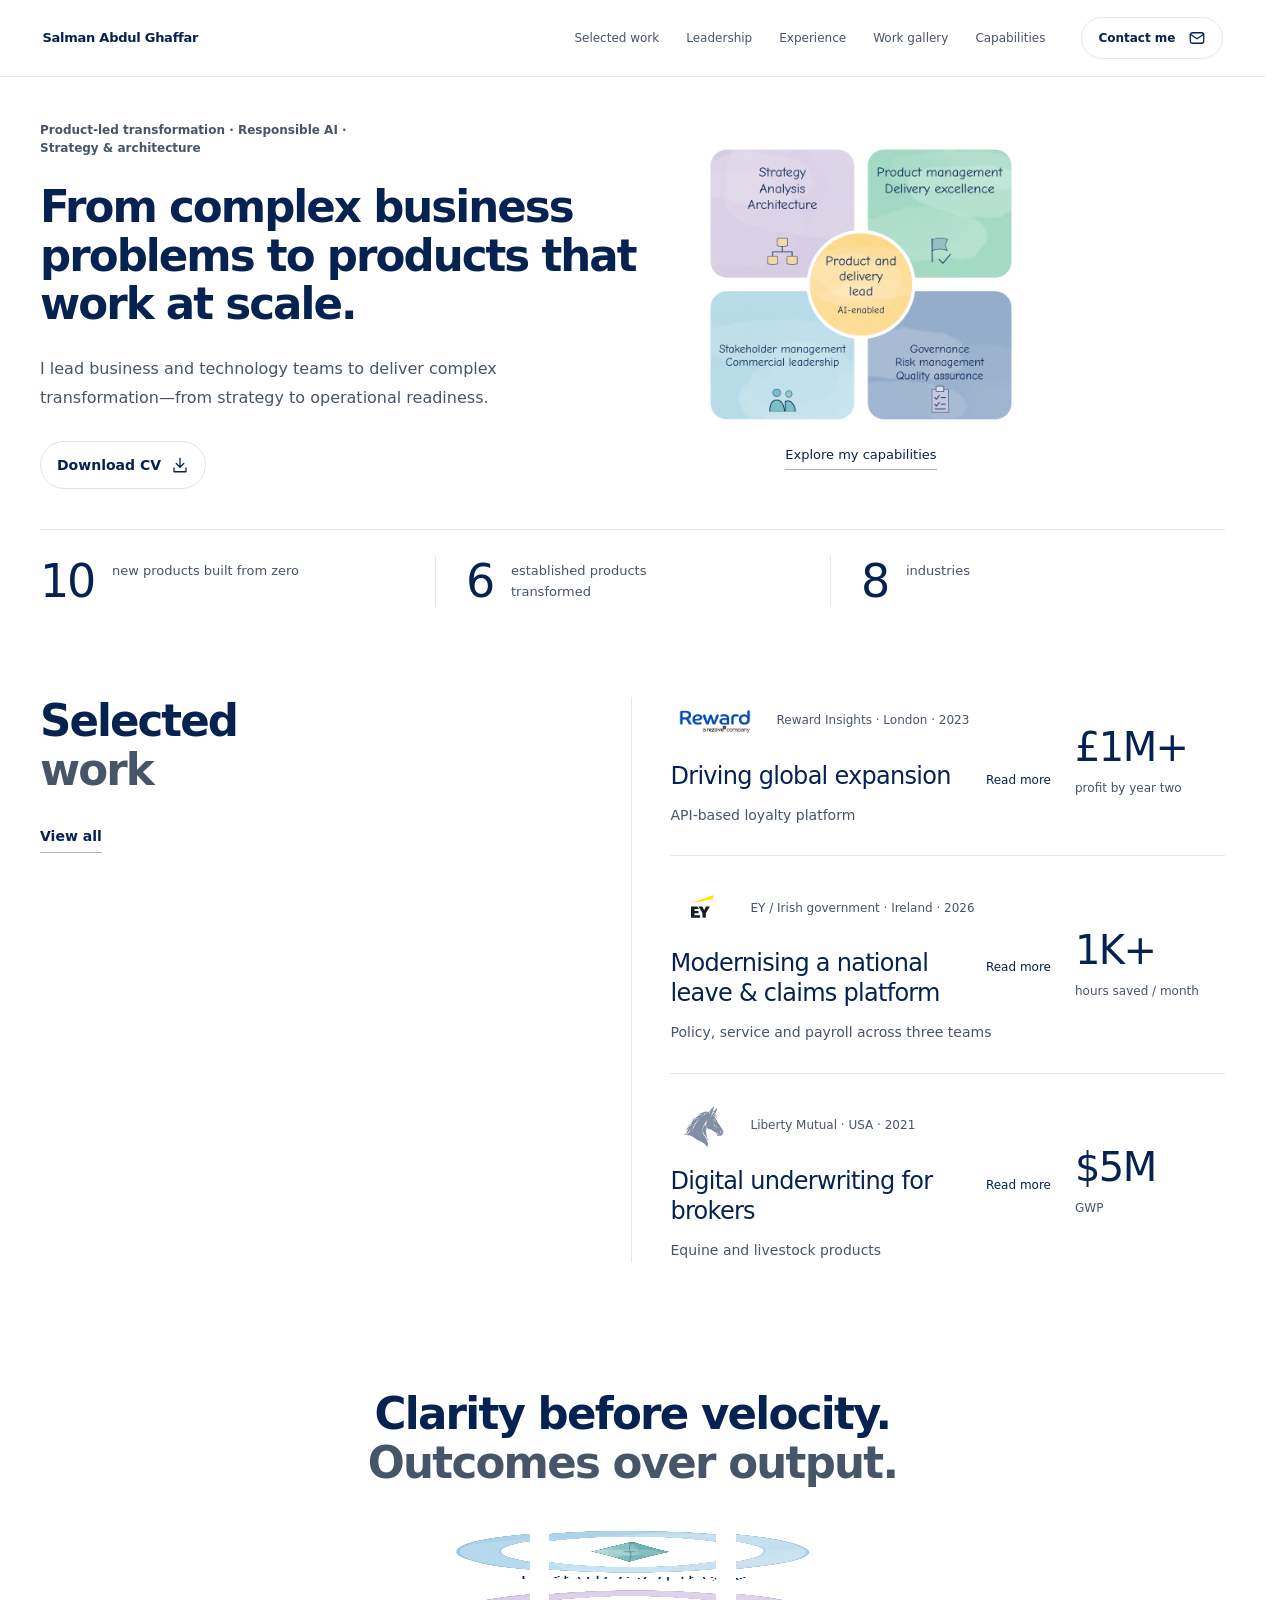
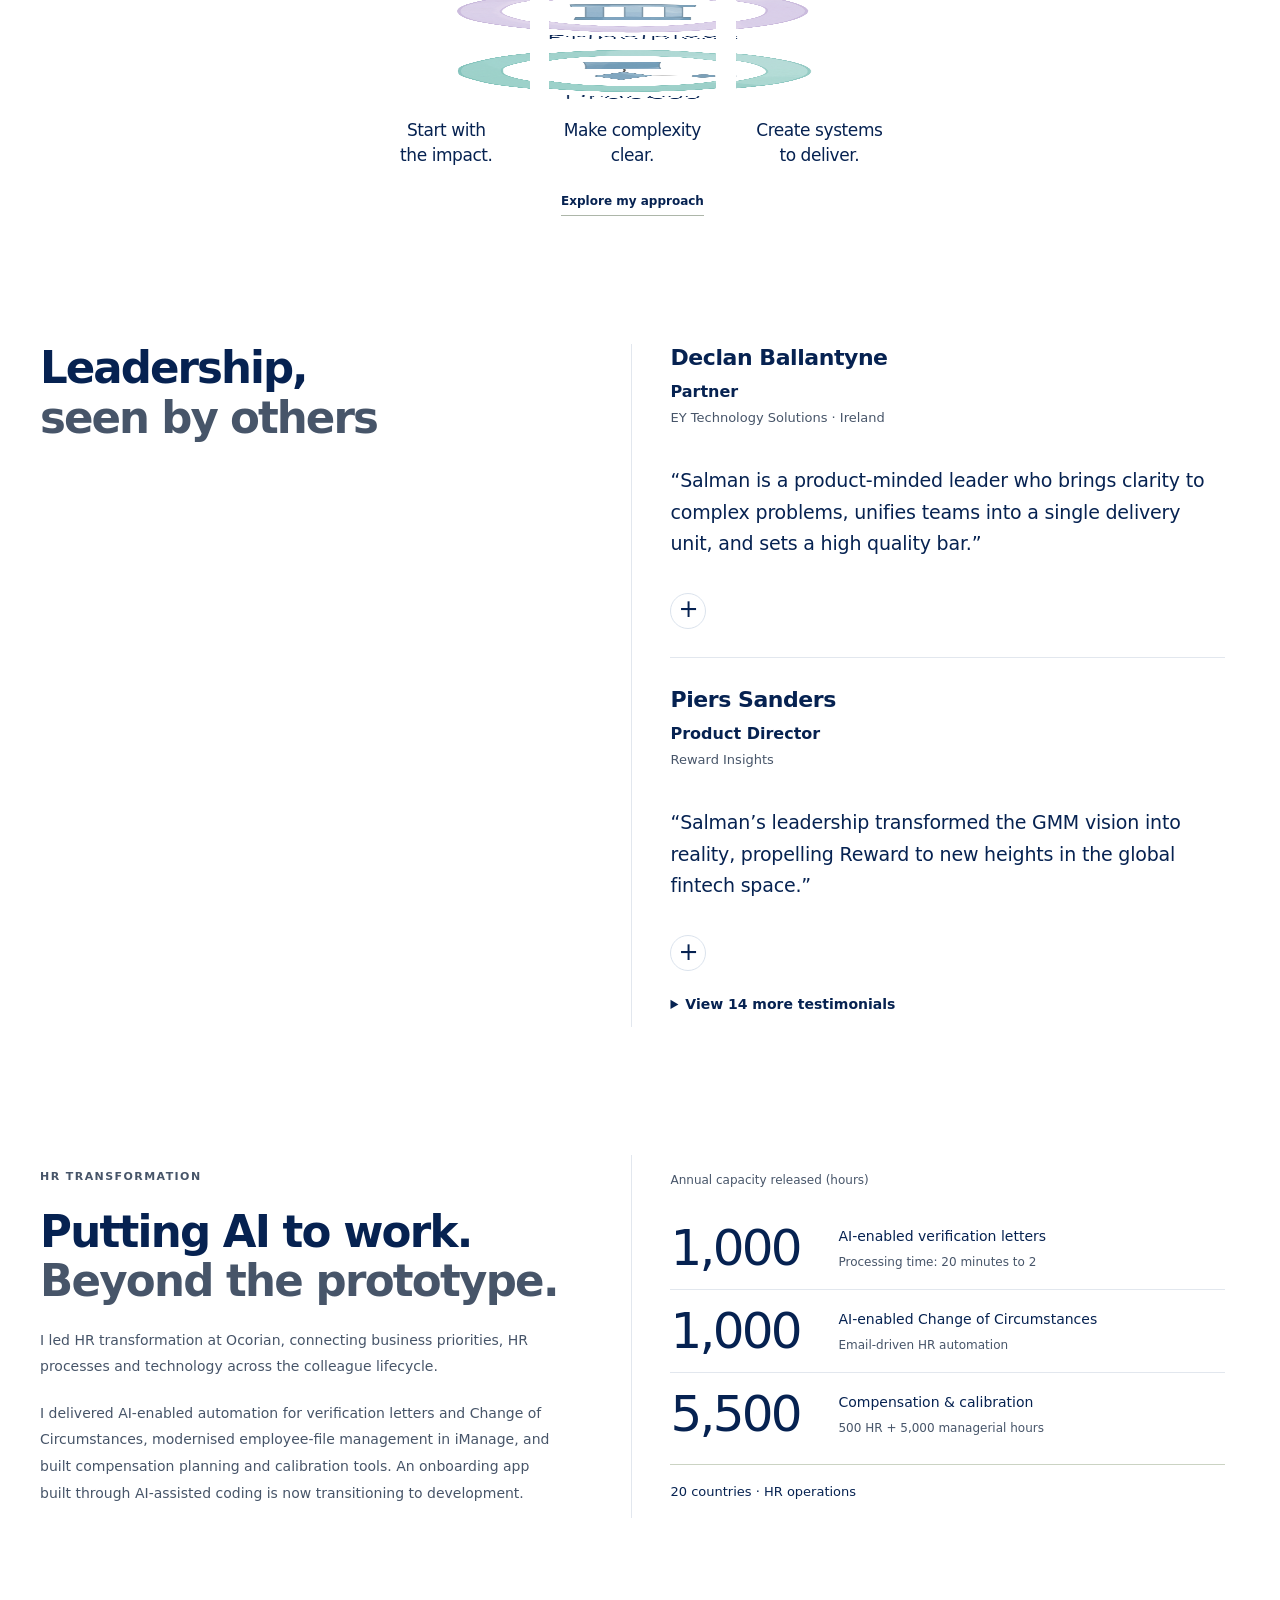
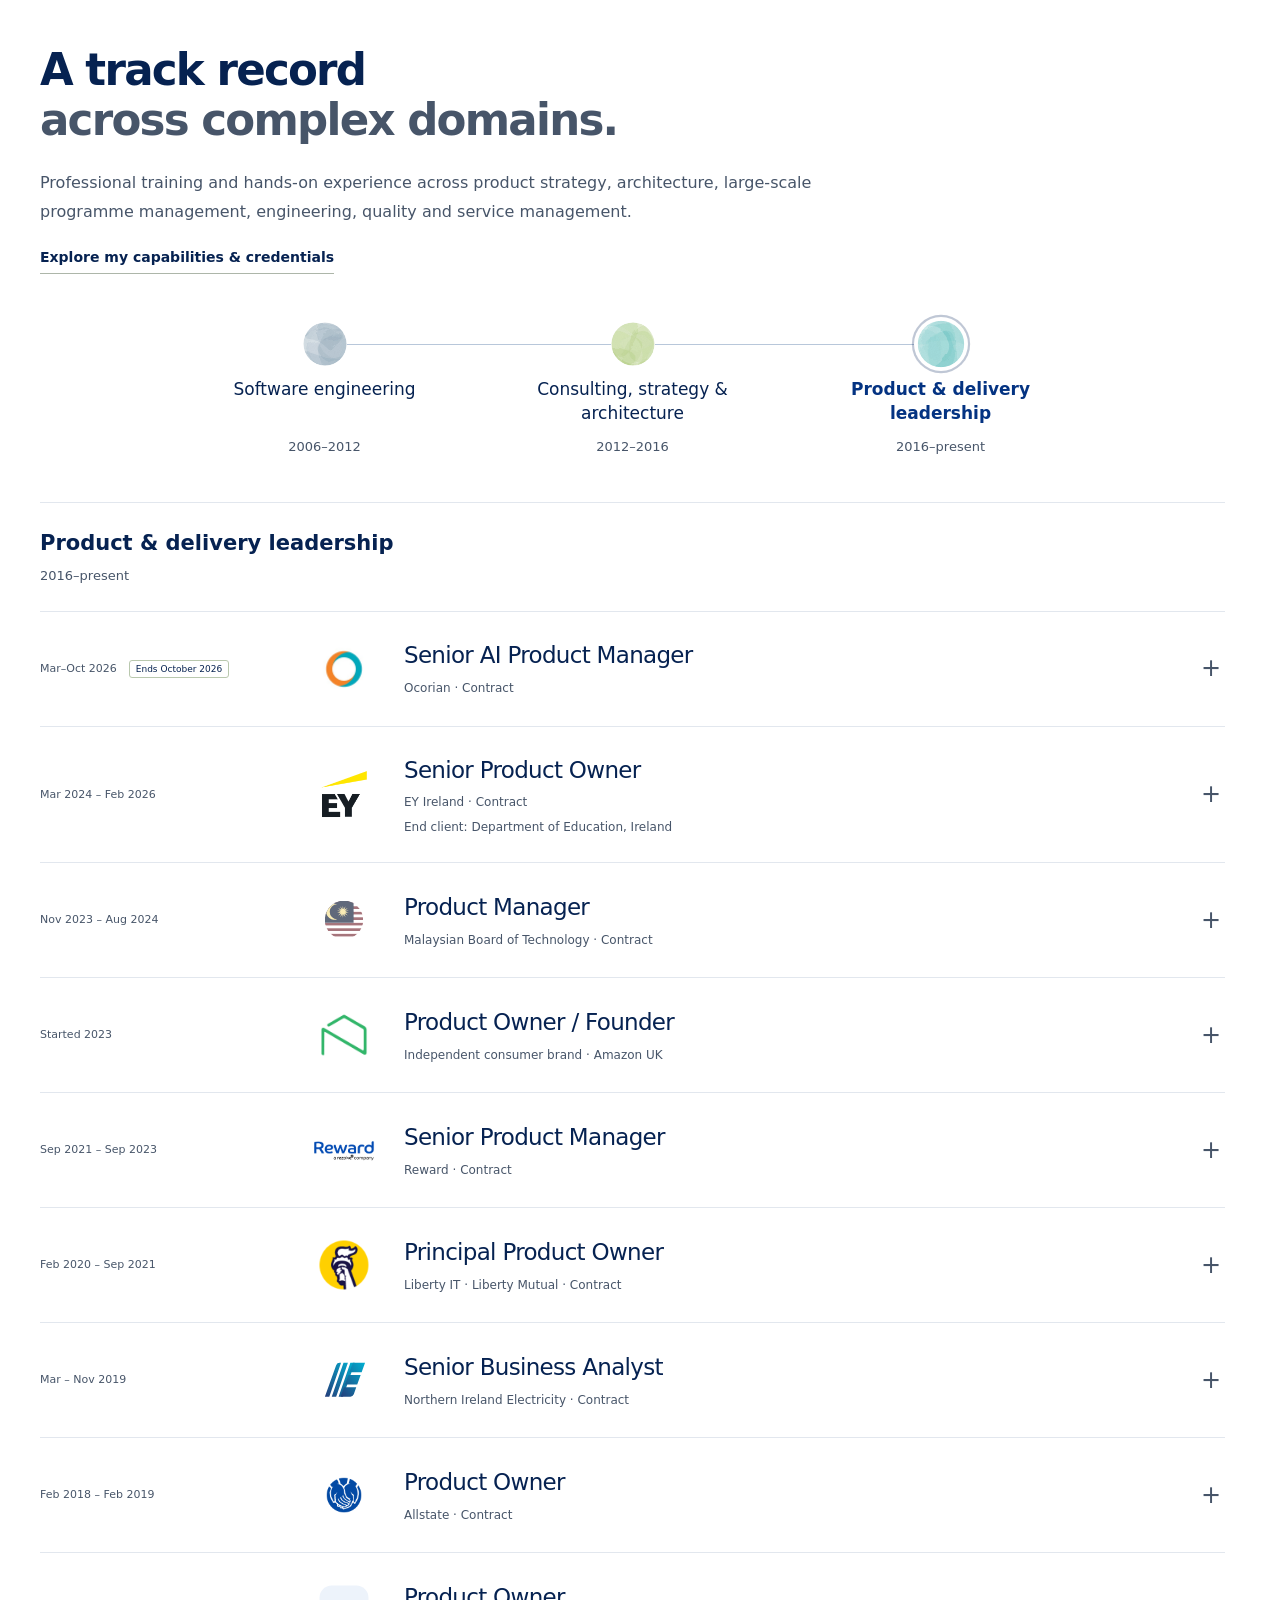
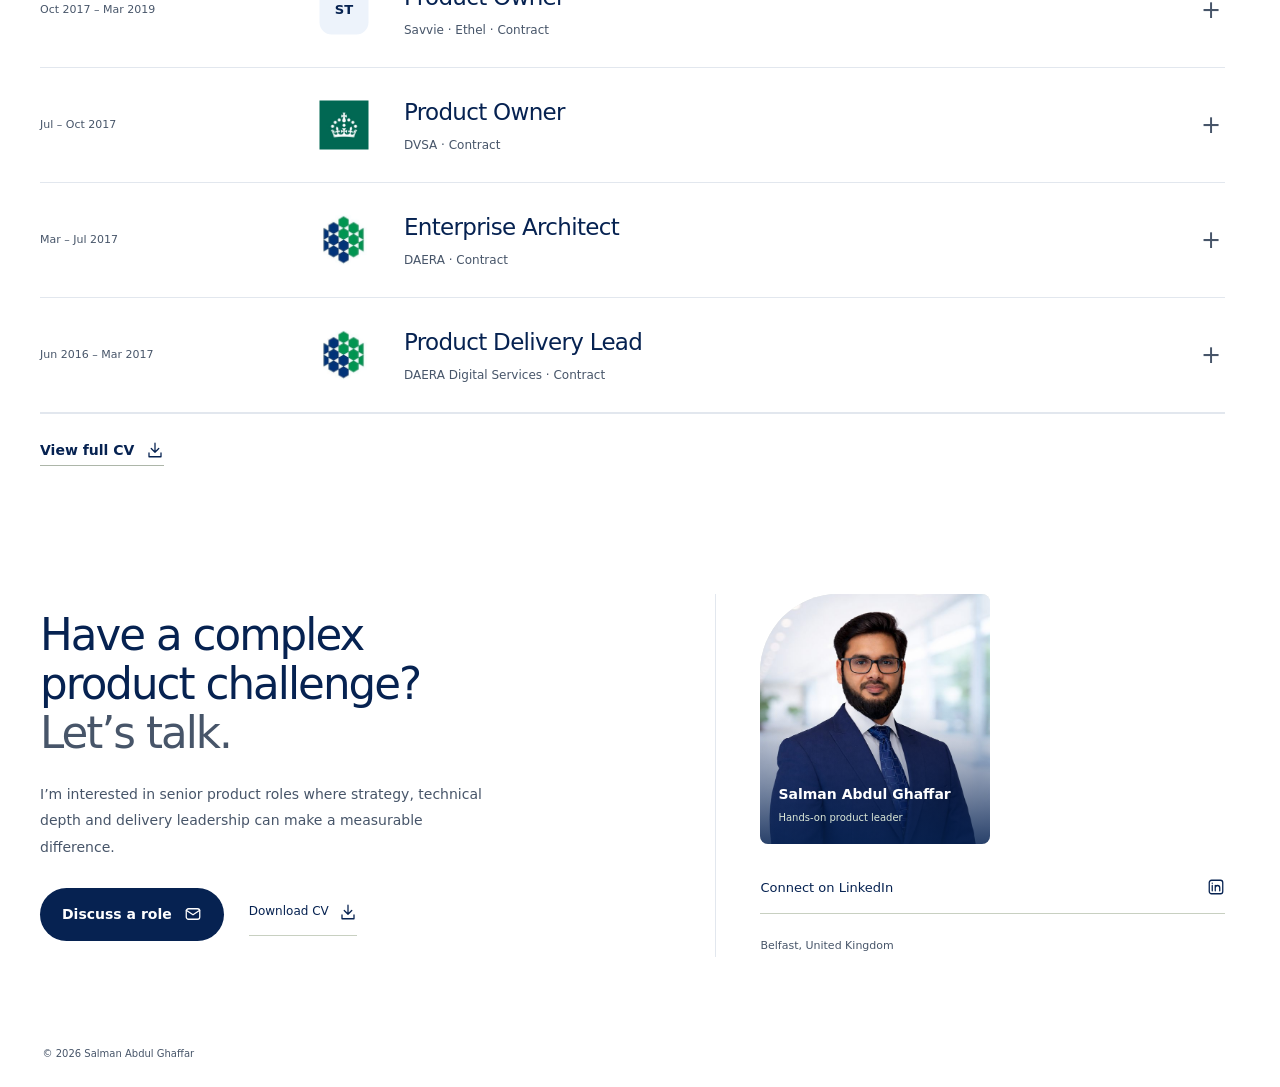
==== index.html @ da35a0f4 "Publish work gallery with dedicated detail and expanded reading views" ====
<!doctype html>
<html lang="en"><head>
<meta charset="utf-8"><meta name="viewport" content="width=device-width, initial-scale=1">
<title>Salman Abdul Ghaffar — Hands-on Product Leader</title><meta name="description" content="Product strategy, architecture and delivery leadership. Explore five case studies and experience across eight industries.">
<link rel="canonical" href="https://salman.prodmap.co.uk/">
<link rel="icon" href="assets/favicon.svg" type="image/svg+xml">
<meta property="og:type" content="website"><meta property="og:site_name" content="Salman Abdul Ghaffar">
<meta property="og:title" content="Salman Abdul Ghaffar — Hands-on Product Leader"><meta property="og:description" content="Product strategy, architecture and delivery leadership. Explore five case studies and experience across eight industries."><meta property="og:url" content="https://salman.prodmap.co.uk/">
<meta property="og:image" content="https://salman.prodmap.co.uk/assets/og-image.png"><meta property="og:image:alt" content="Salman Abdul Ghaffar — Product leadership">
<meta name="twitter:card" content="summary_large_image"><meta name="twitter:title" content="Salman Abdul Ghaffar — Hands-on Product Leader"><meta name="twitter:description" content="Product strategy, architecture and delivery leadership. Explore five case studies and experience across eight industries."><meta name="twitter:image" content="https://salman.prodmap.co.uk/assets/og-image.png">
<script type="application/ld+json">{"@context":"https://schema.org","@type":"ProfilePage","url":"https://salman.prodmap.co.uk/","mainEntity":{"@type":"Person","@id":"https://salman.prodmap.co.uk/#salman","name":"Salman Abdul Ghaffar","url":"https://salman.prodmap.co.uk/","sameAs":["https://www.linkedin.com/in/pmsalman/"]}}</script>
<link rel="stylesheet" href="assets/styles.css"><link rel="stylesheet" href="assets/approach.css"><link rel="stylesheet" href="assets/simplify-89abace27ddd.css">
</head><body data-page="home" data-prerendered="true">
<a class="skip-link" href="#main-content">Skip to content</a><aside class="rail" aria-label="Site navigation"><div class="header-inner"><a class="identity" href="#top" aria-label="Salman Abdul Ghaffar, home"><span class="identity-name">Salman Abdul Ghaffar</span></a><nav aria-label="Main navigation"><a href="#work" >Selected work</a><a href="#approach" >Leadership</a><a href="#changelog">Experience</a><a href="gallery-preview.html">Work gallery</a><a href="specs.html" >Capabilities</a></nav><a class="header-contact" href="#contact">Contact me <svg class="action-icon" viewBox="0 0 24 24" fill="none" stroke="currentColor" stroke-width="1.7" stroke-linecap="round" stroke-linejoin="round" aria-hidden="true" focusable="false"><rect x="3" y="5" width="18" height="14" rx="3"/><path d="m3 7 9 6 9-6"/></svg></a><button class="menu-toggle" aria-label="Open navigation" aria-expanded="false" aria-controls="mobile-menu"><span></span><span></span></button></div><nav id="mobile-menu" class="mobile-menu" aria-label="Mobile navigation" hidden><a href="#work">Selected work</a><a href="#approach" >Leadership</a><a href="#changelog">Experience</a><a href="gallery-preview.html">Work gallery</a><a href="specs.html">Capabilities</a><a href="#contact">Contact</a></nav></aside>
<main id="main-content" tabindex="-1">
  <section class="new-hero" id="top"><div class="wrap hero-layout"><div class="hero-copy"><p class="section-label hero-positioning"><span class="hero-positioning-term">Product-led transformation ·</span> <span class="hero-positioning-term">Responsible AI ·</span><br class="hero-positioning-break"><span class="hero-positioning-term">Strategy &amp; architecture</span></p><h1>From complex business problems <em class="hero-heading-secondary">to products that work at scale.</em></h1><p class="hero-intro">I lead business and technology teams to deliver complex transformation—from strategy to operational readiness.</p><div class="hero-actions"><details class="cv-downloads"><summary class="quiet-link">Download CV <svg class="action-icon" viewBox="0 0 24 24" fill="none" stroke="currentColor" stroke-width="1.7" stroke-linecap="round" stroke-linejoin="round" aria-hidden="true" focusable="false"><path d="M12 3v12m-5-5 5 5 5-5M4 16v5h16v-5"/></svg></summary><div class="cv-download-menu"><a href="assets/Salman-Abdul-Ghaffar-Two-Page-CV.pdf" download>Two-page CV <small>PDF · Quick overview</small></a><a href="assets/Salman-Abdul-Ghaffar-CV.pdf" download>Full CV <small>PDF · Detailed experience</small></a></div></details></div></div><figure class="hero-capability-map"><a href="specs.html" aria-label="Explore my capabilities and credentials"><picture><source media="(max-width:640px)" srcset="assets/capability-map-mobile-comic-neue-regular-v002.png" width="780" height="704"><img src="assets/capability-map-comic-neue-regular-circle-v010.png" width="1880" height="1696" alt="AI-enabled Product and delivery lead, connecting strategy, analysis and architecture; product management and delivery excellence; stakeholder management and commercial leadership; governance, risk management and quality assurance."></picture></a><figcaption><a class="quiet-link" href="specs.html">Explore my capabilities</a></figcaption></figure></div><div class="wrap hero-evidence career-evidence"><div><b>10</b><p>new products built from zero</p></div><div><b>6</b><p>established products transformed</p></div><div><b>8</b><p>industries</p></div></div></section>



  <section class="selected-work" id="work"><div class="wrap work-preview-layout"><div class="work-preview-intro"><h2>Selected <em>work</em></h2><a class="quiet-link" href="cases.html">View all</a></div><div class="work-preview-projects"><a class="work-preview-project" href="case-reward-gmm.html" aria-label="Read the case study: Driving global expansion"><div><div class="work-preview-identity"><img src="assets/logos/reward-transparent-v001.png" alt="Reward" loading="lazy"><span class="work-preview-meta">Reward Insights · London · 2023</span></div><h3><span>Driving global expansion</span><span class="work-preview-read-more">Read more</span></h3><p class="work-preview-description">API-based loyalty platform</p></div><div class="work-preview-outcome"><b>£1M+</b><span>profit by year two</span></div></a><a class="work-preview-project" href="case-olcs.html" aria-label="Read the case study: Modernising a national leave &amp; claims platform"><div><div class="work-preview-identity"><img src="assets/logos/ey-supplied-v001.webp" alt="EY Ireland" loading="lazy"><span class="work-preview-meta">EY / Irish government · Ireland · 2026</span></div><h3><span>Modernising a national leave &amp; claims platform</span><span class="work-preview-read-more">Read more</span></h3><p class="work-preview-description">Policy, service and payroll across three teams</p></div><div class="work-preview-outcome"><b>1K+</b><span>hours saved / month</span></div></a><a class="work-preview-project" href="case-liberty-equine.html" aria-label="Read the case study: Digital underwriting for brokers"><div><div class="work-preview-identity"><img src="assets/equine-horse.png" alt="Equine underwriting" loading="lazy"><span class="work-preview-meta">Liberty Mutual · USA · 2021</span></div><h3><span>Digital underwriting for brokers</span><span class="work-preview-read-more">Read more</span></h3><p class="work-preview-description">Equine and livestock products</p></div><div class="work-preview-outcome"><b>$5M</b><span><abbr title="Gross written premium">GWP</abbr></span></div></a></div></div></section>

  <section class="leadership homepage-approach" id="approach"><div class="wrap"><div class="section-heading"><div><h2>Clarity before velocity.<br><em>Outcomes over output.</em></h2></div></div><div class="home-approach-motion" data-diagram-motion><article class="approach-motion-part"><div class="approach-motion-art"><picture><source media="(max-width:640px)" srcset="assets/approach-ppp-mobile-stacked-approved-v001.png" width="780" height="2148"><img src="assets/approach-ppp-comic-neue-light-approved-v004.png" width="2200" height="812" alt="Philosophy: watercolour compass" style="--piece:0"></picture></div><h3>Start with<br class="home-caption-break"> the impact.</h3></article><article class="approach-motion-part"><div class="approach-motion-art"><picture><source media="(max-width:640px)" srcset="assets/approach-ppp-mobile-stacked-approved-v001.png" width="780" height="2148"><img src="assets/approach-ppp-comic-neue-light-approved-v004.png" width="2200" height="812" alt="Principles: watercolour three pillars" style="--piece:1"></picture></div><h3>Make complexity<br class="home-caption-break"> clear.</h3></article><article class="approach-motion-part"><div class="approach-motion-art"><picture><source media="(max-width:640px)" srcset="assets/approach-ppp-mobile-stacked-approved-v001.png" width="780" height="2148"><img src="assets/approach-ppp-comic-neue-light-approved-v004.png" width="2200" height="812" alt="Process: watercolour connected steps" style="--piece:2"></picture></div><h3>Create systems<br class="home-caption-break"> to deliver.</h3></article></div><div class="home-approach-footer"><a class="quiet-link" href="approach.html">Explore my approach</a></div></div></section>

  <section class="recommendation-spotlight" id="reviews"><div class="wrap testimonials-preview-layout"><div class="testimonials-preview-intro"><h2>Leadership,<em>seen by others</em></h2></div><div class="testimonials-preview-voices" id="featured-recommendations"><figure class="recommendation-entry"><figcaption><h3>Declan Ballantyne</h3><span class="recommendation-role"><strong>Partner</strong><span class="recommendation-company">EY Technology Solutions · Ireland</span></span></figcaption><blockquote><p>“Salman is a product-minded leader who brings clarity to complex problems, unifies teams into a single delivery unit, and sets a high quality bar.”</p></blockquote><details class="recommendation-full"><summary aria-label="Toggle full recommendation from Declan Ballantyne"><span class="recommendation-expand-icon" aria-hidden="true"></span></summary><div><span class="recommendation-relationship">Client</span><p class="recommendation-context">Worked together on OLCS</p><p>Salman is a product-minded leader who brings clarity to complex problems, unifies teams into a single delivery unit, and sets a high quality bar. He applied this consistently over a large, multi-year modernisation of a system for a large government department in the Republic of Ireland. Salman is an excellent communicator and a real team player. It has been a pleasure working with him over the past 18 months.</p></div></details></figure><figure class="recommendation-entry"><figcaption><h3>Piers Sanders</h3><span class="recommendation-role"><strong>Product Director</strong><span class="recommendation-company">Reward Insights</span></span></figcaption><blockquote><p>“Salman’s leadership transformed the GMM vision into reality, propelling Reward to new heights in the global fintech space.”</p></blockquote><details class="recommendation-full"><summary aria-label="Toggle full recommendation from Piers Sanders"><span class="recommendation-expand-icon" aria-hidden="true"></span></summary><div><span class="recommendation-relationship">Client</span><p>Salman is a very strong technical product manager, and has a thorough approach to defining products, features and detailed stories. He led the development of the API product, the Global Merchant Marketplace (GMM), from concept through to launch with global clients. This included internationalisation (multi-language, currency and servicing) and managing a relationship with the client technical team.</p><p>Salman’s leadership transformed the GMM vision into reality, propelling Reward to new heights in the global fintech space. His strategic approach and relentless dedication have been instrumental in driving the company’s success.</p></div></details></figure><details class="recommendations-more testimonials-preview-all"><summary>View 14 more testimonials</summary><div class="recommendations-directory"><details class="recommendation-directory-entry"><summary><span class="recommendation-person"><span class="recommendation-relationship">Client</span><b>Tracy Webb</b><span class="recommendation-role"><strong>VP Product Management, Cardholder Services</strong><span class="recommendation-company">Mastercard</span></span><span class="recommendation-teaser">“Salman’s active involvement in supporting pre-sales technical and product architecture discussions has been invaluable”</span></span></summary><div><p class="recommendation-context">Worked together at Reward</p><p>I have had the pleasure of working with Salman as a Product Owner at Reward. Salman works hard to align stakeholders, ensuring that he communicates a clear product vision. Salman’s active involvement in supporting pre-sales technical and product architecture discussions has been invaluable, showcasing his adeptness in managing a spectrum of business and technical stakeholders.</p><p>Notably, Salman’s contributions extend to the creation of comprehensive product documentation, encompassing both the functional and non-functional, which has supported us in facilitating clear understanding of our solutions and services, particularly among our global clients. Salman took an active role in understanding and supporting the optimal commercial outcome of our new business activities, particularly when we were entering new geographies.</p></div></details><details class="recommendation-directory-entry"><summary><span class="recommendation-person"><span class="recommendation-relationship">Client</span><b>Paul McGurnaghan OBE</b><span class="recommendation-role"><strong>Digital Director</strong><span class="recommendation-company">DAERA</span></span><span class="recommendation-teaser">“I was very impressed with his complex analysis and ability to distil this down into practical steps leading to improvement.”</span></span></summary><div><p class="recommendation-context">Engaged Salman at DAERA</p><p>DAERA engaged Salman on an Enterprise Architecture assignment, as he came highly recommended in this area of work. He certainly lived up to his reputation and hit the ground running in completing an EA maturity assessment and gap analysis within a short timeframe.</p><p>He expertly covered architecture governance, business architecture, application architecture, data architecture, technology architecture and tool support, delivering a very well defined and prioritised roadmap. I was very impressed with his complex analysis and ability to distil this down into practical steps leading to improvement. He is an expert communicator with excellent interpersonal skills.</p><p>So if you are looking to engage someone to assist or drive enterprise architecture within your organisation, you would be hard pressed to find anyone as good as Salman.</p></div></details><details class="recommendation-directory-entry"><summary><span class="recommendation-person"><span class="recommendation-relationship">Client</span><b>Diana Diamond</b><span class="recommendation-role"><strong>Global Head of HR Operations</strong><span class="recommendation-company">Ocorian</span></span><span class="recommendation-teaser">“Salman is relentless about value, constantly looking for where a relatively small investment can unlock a disproportionate return, often targeting opportunities in the region of 10–25x ROI.”</span></span></summary><div><p>Salman Ghaffar is leading Ocorian’s HR Transformation through AI and Automation, bringing structure and pace to a fast-evolving initiative. What stands out most is his ability to carve out MVPs and ship in two-week increments, rather than waiting months for a “big bang” solution.</p><p>Salman is relentless about value, constantly looking for where a relatively small investment can unlock a disproportionate return, often targeting opportunities in the region of 10–25x ROI.</p><p>As the initiative has grown, Salman has continued to shape and lead the broader HR transformation roadmap. He has a real ability to operate at every level, from setting the wider direction and driving complex initiatives through to working through the detailed data and process decisions needed to make them work. He brings together technical teams, delivery partners and stakeholders, navigates complex dependencies and keeps everyone aligned around the broader outcome.</p><p>Beyond delivery, Salman brings real intelligence, strong product thinking and a genuinely collaborative, considerate manner, with plenty of quick wit along the way. We’re holding on to him for as long as we can, but I wouldn’t hesitate to recommend Salman to any organisation once his time with us ends.</p></div></details><details class="recommendation-directory-entry"><summary><span class="recommendation-person"><span class="recommendation-relationship">Client</span><b>Justyna John</b><span class="recommendation-role"><strong>Global Head of Product and Commercial Marketing</strong><span class="recommendation-company">Reward</span></span><span class="recommendation-teaser">“Salman’s commercial insight and ability to turn product features into clear market value strengthened our GTM story.”</span></span></summary><div><p>I worked closely with Salman across both Product and Marketing and he consistently brought a strong, solutions-driven Product Manager mindset to our go-to-market deliverables. He has a real ability to cut through complexity, bring clarity to challenging product areas and elevate how we position and communicate value.</p><p>His input was pivotal in strengthening our overall go-to-market strategy and improving the quality of our commercial outputs. Salman’s commercial insight and ability to turn product features into clear market value strengthened our GTM story.</p></div></details><details class="recommendation-directory-entry"><summary><span class="recommendation-person"><span class="recommendation-relationship">Colleague</span><b>Natasha O’Kane</b><span class="recommendation-role"><strong>Senior Transformation &amp; Delivery Leader</strong></span><span class="recommendation-teaser">“knows how to influence and drive a group towards an outcome without losing people along the way”</span></span></summary><div><p class="recommendation-context">Managed Salman directly at Ocorian</p><p>Salman is an exceptional product leader, and someone I very much hope I get the opportunity to work with again.</p><p>What sets Salman apart is his ability to take something ambiguous and turn it into a product that feels obvious. He can walk into a room with a loosely defined problem, run a brilliant workshop, ask exactly the right questions and bring structure to everyone’s thinking, always pulling the conversation back to the user, the outcome and where the real value lies.</p><p>From there, he makes it tangible. Salman combines really strong product and design-thinking skills with AI and rapid prototyping to move incredibly quickly from an idea to something people can actually see, experience and respond to. More than once, he’s come back with something so slick and so close to what I had in my head that I’ve wondered whether he’d somehow read my mind.</p><p>He’s equally strong with stakeholders. He builds relationships beautifully, draws out what people really need rather than simply taking requirements at face value, and knows how to influence and drive a group towards an outcome without losing people along the way.</p><p>And when the rest of us inevitably disappear into the weeds of technology, process and delivery, Salman has a wonderful ability to pull us back up and remind us what we’re actually here to create.</p><p>He has real product judgement, an instinct for the user and a genuine care for the craft of building beautiful products. I would work with Salman again in a heartbeat, and I really hope I get to.</p></div></details><details class="recommendation-directory-entry"><summary><span class="recommendation-person"><span class="recommendation-relationship">Colleague</span><b>Aditya Kawatkar</b><span class="recommendation-role"><strong>Senior Test Consultant</strong><span class="recommendation-company">EY · Ireland</span></span><span class="recommendation-teaser">“He adapts his leadership style to bring out the best in each person”</span></span></summary><div><p>Salman understands people as individuals. He adapts his leadership style to bring out the best in each person, builds trust quickly, and turns groups into high-performing teams. People don’t just deliver under Salman — they grow and reach their full potential.</p></div></details><details class="recommendation-directory-entry"><summary><span class="recommendation-person"><span class="recommendation-relationship">Manager</span><b>Sunny Matharu</b><span class="recommendation-role"><strong>CTO</strong><span class="recommendation-company">ThirdEye Consulting</span></span><span class="recommendation-teaser">“client management pressed me to find out what I could do “to make sure we keep Salman on our projects””</span></span></summary><div><p>I have worked with many Business Analysts over the last 10 years. Salman has been one of the very best. Due to his varied background, he has a rare blend of technical and functional skills, backed up by solid architecture principles, all while working in an Agile project environment.</p><p>A fantastic example of the esteem he is held in, and the value he offers, is the way in which our client management pressed me to find out what I could do “to make sure we keep Salman on our projects”. He is endearing, diligent and a joy to work with. His departure was a loss to Deloitte, as his acquisition will be a massive boon to whomever he works with in the future.</p></div></details><details class="recommendation-directory-entry"><summary><span class="recommendation-person"><span class="recommendation-relationship">Client</span><b>Heidi Philyaw</b><span class="recommendation-role"><strong>Director Special Projects</strong><span class="recommendation-company">Liberty Mutual · USA</span></span><span class="recommendation-teaser">“His confidence and leadership has helped propel our product forward to an incredible MVP delivery.”</span></span></summary><div><p>I would highly recommend Salman as a product owner. He joined our project about a month in, post discovery and framing, and didn’t miss a beat. He’s an excellent communicator, negotiator, and team player. His confidence and leadership has helped propel our product forward to an incredible MVP delivery.</p><p>As a newcomer to the Agile methodology, I have learned a tremendous amount from him, especially in respect of user journeys, user stories, requirements engineering, and backlog management. He is extremely methodical and goes well in depth in testing, thinking up nearly every scenario a user could possibly try. I have so enjoyed getting to know Salman personally and professionally, and look forward to our continued collaboration!</p></div></details><details class="recommendation-directory-entry"><summary><span class="recommendation-person"><span class="recommendation-relationship">Client</span><b>Gillian Spence</b><span class="recommendation-role"><strong>Product Consultant Manager</strong><span class="recommendation-company">Kainos</span></span><span class="recommendation-teaser">“He was instrumental in driving the delivery of core ETL components for the product.”</span></span></summary><div><p class="recommendation-context">Worked together at Allstate Northern Ireland</p><p>I had the pleasure of working with Salman for 18 months at Allstate Northern Ireland, collaborating on a SAFe initiative in the Claims space. Salman is a goal-driven, customer-centric product owner with a desire to drive business value for his stakeholders. He repeatedly sought ways to continually improve, both at a team level and at a program level within the Release Train.</p><p>Salman has a firm understanding of Agile principles and practices. He was instrumental in driving the delivery of core ETL components for the product. This complex feature demonstrated his desire to take on extra responsibility. Overall it was a pleasure working with Salman and he would be a great asset to any team.</p></div></details><details class="recommendation-directory-entry"><summary><span class="recommendation-person"><span class="recommendation-relationship">Colleague</span><b>Sunil I. Modi</b><span class="recommendation-role"><strong>Senior Manager</strong><span class="recommendation-company">Deloitte</span></span><span class="recommendation-teaser">“his ability to partner with multiple workstreams and get the jobs done surpassed expectations”</span></span></summary><div><p>Salman was an inspiration for many team members in the program; his ability to partner with multiple workstreams and get the jobs done surpassed expectations. His contributions really made a big impact on the success of the program. I thoroughly enjoyed working with him; he is always full of genius ideas and has a friendly attitude with his co-workers. He has a great analytical and product mindset. Very happy to recommend him.</p></div></details><details class="recommendation-directory-entry"><summary><span class="recommendation-person"><span class="recommendation-relationship">Colleague</span><b>Ryan Ings</b><span class="recommendation-role"><strong>Business Analyst</strong><span class="recommendation-company">Northern Ireland Electricity</span></span><span class="recommendation-teaser">“Salman was the driving force in the team’s approach to the project, expertly managing workshops and stakeholders to gather the required information.”</span></span></summary><div><p class="recommendation-context">Reported to Salman at Northern Ireland Electricity</p><p>I worked with Salman on a project over 9 months, to review the client’s business processes, identify delays and recommend improvements. Salman was the driving force in the team’s approach to the project, expertly managing workshops and stakeholders to gather the required information. He shared his experience with the team and I feel he helped me develop within my role.</p></div></details><details class="recommendation-directory-entry"><summary><span class="recommendation-person"><span class="recommendation-relationship">Client</span><b>Bhargava Adapa</b><span class="recommendation-role"><strong>Senior Technology Manager</strong><span class="recommendation-company">Caspian Digital Solutions · Malaysia</span></span><span class="recommendation-teaser">“His meticulous approach ensured that every project requirement was not only captured but also aligned perfectly with our strategic goals.”</span></span></summary><div><p>It’s my absolute pleasure to recommend Salman for his exceptional contributions to our projects at Caspian Digital Solutions. Salman’s ability to dive deep into the technicalities of User Requirement Specifications (URS) has been a game-changer for us. His meticulous approach ensured that every project requirement was not only captured but also aligned perfectly with our strategic goals.</p><p>Beyond the URS, Salman demonstrated unparalleled skill in crafting the project implementation plan. His strategic foresight and detailed scheduling of each phase allowed us to anticipate challenges and adapt quickly, ensuring a smooth and successful execution. His contribution to creating User Acceptance Testing scenarios was equally impressive, and was instrumental in minimising post-launch issues and enhancing user satisfaction…</p><p>Salman’s consulting acumen was invaluable. His insights and advice often steered us through complex decisions, balancing technical possibilities with business realities. I cannot recommend him highly enough for any endeavours he chooses to pursue.</p></div></details><details class="recommendation-directory-entry"><summary><span class="recommendation-person"><span class="recommendation-relationship">Colleague</span><b>David Holmes</b><span class="recommendation-role"><strong>Service Design Director</strong><span class="recommendation-company">XDC Solutions</span></span><span class="recommendation-teaser">“Salman is very friendly and supportive, a strong team player and a pleasure to work with”</span></span></summary><div><p class="recommendation-context">Worked together on DVSA discovery</p><p>I worked with Salman on the DVSA discovery project. Salman is a professional through and through; he has a keen eye for detail and a solid understanding of the BA and Product domain. Salman is very friendly and supportive, a strong team player and a pleasure to work with. I would recommend Salman because he makes a great addition to any team: a solid all-rounder.</p></div></details><details class="recommendation-directory-entry"><summary><span class="recommendation-person"><span class="recommendation-relationship">Manager</span><b>Ian Stewart</b><span class="recommendation-role"><strong>Director</strong><span class="recommendation-company">Copyrite Business Solutions</span></span><span class="recommendation-teaser">“He was extremely self-sufficient, resourceful and capable, and his commitment and work ethic was exemplary.”</span></span></summary><div><p>I worked with Salman for a number of years and he was a respected, well liked and valued member of the team. He was extremely self-sufficient, resourceful and capable, and his commitment and work ethic was exemplary.</p><p>Salman was at the forefront of the software technology in our sector at the time, which required him to be resourceful, use his initiative and work with others within Copyrite and our partners. His communication skills helped him to work well with others, relate with all the relevant external parties and work well in the team. His technical and analytical skills meant that he grasped the project quickly and was able to lead and drive the project on at a high level. It is my pleasure to recommend Salman.</p></div></details><div class="recommendations-source"><a class="quiet-link" href="https://www.linkedin.com/in/pmsalman/" target="_blank" rel="noopener">Recommendations on LinkedIn <svg class="action-icon" viewBox="0 0 24 24" fill="none" stroke="currentColor" stroke-width="1.7" stroke-linecap="round" stroke-linejoin="round" aria-hidden="true" focusable="false"><rect x="3" y="3" width="18" height="18" rx="3"/><path d="M7 10v7m0-10v.01M11 17v-7m0 3c0-4 6-4 6 0v4"/></svg></a></div></div></details></div></div></section>



  <section class="now-section"><div class="wrap now-layout"><div><p class="section-label">HR transformation</p><h2>Putting AI to work.<br><em>Beyond the prototype.</em></h2><p>I led HR transformation at Ocorian, connecting business priorities, HR processes and technology across the colleague lifecycle.</p><p>I delivered AI-enabled automation for verification letters and Change of Circumstances, modernised employee-file management in iManage, and built compensation planning and calibration tools. An onboarding app built through AI-assisted coding is now transitioning to development.</p></div><div class="now-evidence"><span class="now-label">Annual capacity released (hours)</span><div class="now-benefits"><div class="now-benefit"><strong>1,000</strong><div><b>AI-enabled verification letters</b><p>Processing time: 20 minutes to 2</p></div></div><div class="now-benefit"><strong>1,000</strong><div><b>AI-enabled Change of Circumstances</b><p>Email-driven HR automation</p></div></div><div class="now-benefit"><strong>5,500</strong><div><b>Compensation & calibration</b><p>500 HR + 5,000 managerial hours</p></div></div></div><div class="now-divider"></div><div class="now-bottom"><b>20 countries · HR operations</b></div></div></div></section>

  <section class="experience" id="changelog"><div class="wrap"><div class="section-heading"><div><h2>A track record<br><em>across complex domains.</em></h2><p class="experience-breadth">Professional training and hands-on experience across product strategy, architecture, large-scale programme management, engineering, quality and service management.</p><a class="quiet-link experience-capabilities-link" href="specs.html">Explore my capabilities &amp; credentials</a></div></div><figure class="career-journey-visual"><div class="career-journey-interactive career-three-stage" role="tablist" aria-label="Career stages"><button type="button" class="career-milestone career-stage-1" role="tab" id="experience-foundations-tab" aria-selected="false" tabindex="-1" data-career-target="experience-foundations" aria-controls="experience-foundations"><span class="career-stage-dot" aria-hidden="true"></span><span class="career-stage-title">Software engineering</span><span class="career-stage-date">2006–2012</span></button><button type="button" class="career-milestone career-stage-2" role="tab" id="experience-consulting-tab" aria-selected="false" tabindex="-1" data-career-target="experience-consulting" aria-controls="experience-consulting"><span class="career-stage-dot" aria-hidden="true"></span><span class="career-stage-title">Consulting, strategy & architecture</span><span class="career-stage-date">2012–2016</span></button><button type="button" class="career-milestone career-stage-3" role="tab" id="experience-product-tab" aria-selected="true" tabindex="0" data-career-target="experience-product" aria-controls="experience-product"><span class="career-stage-dot" aria-hidden="true"></span><span class="career-stage-title">Product & delivery leadership</span><span class="career-stage-date">2016–present</span></button></div></figure><section class="career-group" id="experience-product" role="tabpanel" tabindex="0" aria-labelledby="experience-product-tab" ><span id="experience-ai" aria-hidden="true"></span><div class="career-group-heading"><span><b>Product & delivery leadership</b><small>2016–present</small></span></div><div class="experience-list"><details class="experience-row"><summary><span class="experience-date">Mar–Oct 2026<small>Ends October 2026</small></span><span class="experience-identity"><span class="experience-logo-slot"><span class="experience-mark "><img src="assets/logos/ocorian_logo.jpg" alt="" width="56" height="56" loading="lazy"></span></span><span class="experience-position"><b>Senior AI Product Manager</b><span>Ocorian · Contract</span></span></span><span class="experience-toggle" aria-hidden="true">+</span></summary><div class="experience-detail"><p>Led HR transformation across 20 countries, combining product leadership, business analysis, service design and solution architecture to build a connected colleague-lifecycle platform.</p><ul class="experience-evidence"><li>Reported to the CIO and partnered with the Head of HR Operations and global HR leadership at Ocorian, a global fund, corporate and private client services provider.</li></ul><div class="experience-engagements"><details class="experience-engagement experience-topic"><summary><span class="engagement-identity"><b>Verification letters</b></span><span class="engagement-toggle" aria-hidden="true">+</span></summary><div class="engagement-detail"><ul class="experience-evidence"><li>Delivered AI-enabled verification-letter generation automation, reducing processing time from 20 minutes to 2 minutes and releasing 1,000 hours of annual capacity.</li><li>Automated incoming-email routing and workflow creation, selected the relevant letter template and populated employee details, retrieving additional information from BambooHR when needed.</li><li>Kept human review and approval before integrations sent or filed the letter as required. Supported requests included employment confirmations and bank reference letters.</li></ul></div></details><details class="experience-engagement experience-topic"><summary><span class="engagement-identity"><b>Change of Circumstances</b></span><span class="engagement-toggle" aria-hidden="true">+</span></summary><div class="engagement-detail"><ul class="experience-evidence"><li>Delivered AI-enabled Change of Circumstances automation with human review. Realised annual capacity benefit: 1,000 hours.</li><li>Prototyped the user experience and gathered early user feedback before production development. Developed and delivered training on AI and the Change of Circumstances solution.</li><li>Structured an incremental roadmap from single and multiple requests to AI email classification, workflow creation and thread tracking, followed by BambooHR employee-data updates, duplicate-request tracking, DocuSign signatures and automatic document storage. Retained human review throughout the design.</li></ul></div></details><details class="experience-engagement experience-topic"><summary><span class="engagement-identity"><b>iManage & employee files</b></span><span class="engagement-toggle" aria-hidden="true">+</span></summary><div class="engagement-detail"><ul class="experience-evidence"><li>Led employee-file transformation across 2,000+ legacy records in iManage, covering reconciliation, migration, metadata, folder structures, role-based access control and integration design.</li><li>Automated employee-file creation for new joiners as part of the onboarding journey.</li></ul></div></details><details class="experience-engagement experience-topic"><summary><span class="engagement-identity"><b>Compensation planning & calibration</b></span><span class="engagement-toggle" aria-hidden="true">+</span></summary><div class="engagement-detail"><ul class="experience-evidence"><li>Built and delivered compensation planning and calibration tools through AI-assisted coding (vibe coding) using Microsoft Copilot, releasing 500 HR hours and 5,000 managerial hours of annual capacity.</li></ul></div></details><details class="experience-engagement experience-topic"><summary><span class="engagement-identity"><b>Onboarding</b></span><span class="engagement-toggle" aria-hidden="true">+</span></summary><div class="engagement-detail"><ul class="experience-evidence"><li>Designed and built an end-to-end onboarding application through AI-assisted coding, connecting recruitment, candidate review, SmartRecruiters, BambooHR, iManage, Veremark, communications and colleague-readiness activities.</li><li>Iterated the application approximately 30 times to validate requirements with business and engineering teams. The application is now transitioning to the development team.</li><li>Designed the journey modularly, enabling a pivot when planned SmartRecruiters functionality became unavailable without redesigning downstream steps. Created reusable rules and onboarding documentation, including payroll information across 20 jurisdictions.</li></ul></div></details><details class="experience-engagement experience-topic"><summary><span class="engagement-identity"><b>Strategy & investment</b></span><span class="engagement-toggle" aria-hidden="true">+</span></summary><div class="engagement-detail"><ul class="experience-evidence"><li>Shaped problems early in the engagement and established traceability from organisational priorities to HR objectives and product decisions. Compliance by design and an unrivalled colleague experience were guiding objectives.</li><li>Reframed individual process automation around the full colleague lifecycle and a reusable HR Operations platform. Created the vision for Platform-I, with modular foundations for onboarding, probation and offboarding.</li><li>Developed business cases with the Head of HR Operations, including probation and performance management, and a benefits-led roadmap distinguishing realised, expected and forecast value against investment, risk and reusable capability.</li><li>Provided executive visibility of roadmap, investment, risks, capacity, benefits and ROI; managed the allocated budget and development-resource allocation for a Mauritius-based team.</li><li>Captured and categorised 45+ Next Matter platform limitations, including CI/CD, versioning and form-design constraints. Encouraged team contributions and used this shared evidence to improve supplier accountability and influence its roadmap.</li><li>Identified a lower-cost DocuSign integration approach through Workato, with indicative per-signature costs of approximately $0.05 rather than $6.</li></ul></div></details><details class="experience-engagement experience-topic"><summary><span class="engagement-identity"><b>Delivery, adoption & governance</b></span><span class="engagement-toggle" aria-hidden="true">+</span></summary><div class="engagement-detail"><ul class="experience-evidence"><li>Combined product leadership, business analysis, service design, solution architecture, Scrum Master and project-management responsibilities, translating problems into prototypes, requirements and sprint objectives.</li><li>Used GenAI, RAG, prompt chaining and orchestration to develop incremental HR solutions, using AI as a transitional layer while deterministic systems were developed and retaining the existing HR email channel during migration.</li><li>Protected engineering focus, managed blockers and delivery trade-offs, and coordinated business, engineering and platform teams.</li><li>Managed delivery dependencies across development and test environments, access, credentials, SmartRecruiters, DocuSign and iManage. Aligned HR, testing and administration stakeholders on test and production environments; raised change requests and represented releases at the Change Advisory Board.</li><li>Introduced shift-left testing using representative anonymised production scenarios and test data, including HR emails for Change of Circumstances testing and AI-model evaluation. Managed user acceptance testing (UAT) for HR transformation delivery.</li><li>Engagement scheduled to conclude at the end of October 2026 following an organisational restructure and programme closure.</li><li>Technology & tools: OpenAI, Microsoft Copilot, Workato, Power Automate, Next Matter, BambooHR, SmartRecruiters, DocuSign, iManage, Veremark and custom applications.</li></ul></div></details></div></div></details><details class="experience-row"><summary><span class="experience-date">Mar 2024 – Feb 2026</span><span class="experience-identity"><span class="experience-logo-slot"><span class="experience-mark "><img src="assets/logos/ey-supplied-v001.webp" alt="" width="56" height="56" loading="lazy"></span></span><span class="experience-position"><b>Senior Product Owner</b><span>EY Ireland · Contract</span><small class="experience-end-client">End client: Department of Education, Ireland</small></span></span><span class="experience-toggle" aria-hidden="true">+</span></summary><div class="experience-detail"><p>Product Owner across 3 delivery teams on OLCS — national platform serving 90,000+ teachers, ~4,000 schools, and 20,000+ school users, managing statutory leave and payroll workflows in highly regulated environment.</p><ul class="experience-evidence"><li>End client: Department of Education, Ireland. Provided Senior Product Owner services as part of the EY Ireland consulting team on OLCS modernisation.</li><li>EY is a global leader in assurance, tax, and advisory services, helping clients drive growth and navigate complex challenges.</li><li>Reported to EY Partner, owned roadmap integrity, risk reporting, and executive progress reviews for a regulated public-sector transformation.</li><li>Converted undocumented legacy logic (policy, tribal knowledge, system behaviour) into structured, testable business rules, accelerating development and testing.</li><li>Increased velocity ~5 to 30 story points by enforcing backlog prioritisation, dependency management, and outcome-focused delivery.</li><li>Introduced risk and progress overlay mapping on story maps to expose cross-team dependencies and unblock gridlock; shifted executive discussions from blame-driven to solution-led decisions.</li><li>Leveraged flow metrics to influence senior EY and Ministry leadership; secured programme transition from Scrum to Kanban, improving predictability and cycle-time.</li><li>Embedded GDPR-by-design controls (RBAC, auditability, data minimisation, encryption safeguards) into requirements; strengthened compliance for high-risk data.</li><li>Entrusted with 2 additional teams. Contract extended multiple times based on measurable impact.</li><li>Conceived and piloted Generative AI early-warning system to flag high-risk leave submissions; reduced claim rejection rates by ~50%, preventing payroll disruption and operational failure.</li><li>Re-engineered multiple fragile legacy workflows and unlocked 1,000+ operational hours a month in savings across the programme while preserving core database integrity.</li><li>Technology & tools: Azure cloud, MFA, SSO, MUI, Figma, Visio, GitHub.</li></ul><a class="quiet-link" href="case-olcs.html">Read the case study</a></div></details><details class="experience-row"><summary><span class="experience-date">Nov 2023 – Aug 2024</span><span class="experience-identity"><span class="experience-logo-slot"><span class="experience-mark experience-mark-mbot"><img src="assets/logos/malaysia-rounded-v002.svg" alt="" width="56" height="56" loading="lazy"></span></span><span class="experience-position"><b>Product Manager</b><span>Malaysian Board of Technology · Contract</span></span></span><span class="experience-toggle" aria-hidden="true">+</span></summary><div class="experience-detail"><p>Brought in initially to support sales, then subsequently appointed to lead product discovery and delivery.</p><ul class="experience-evidence"><li>MBOT is a government-funded professional body responsible for regulating and recognising technologists, undertaking a programme to modernise its member recognition platform and associated business processes.</li><li>Led product discovery, defining vision, objectives, and core user segments.</li><li>Established the stakeholder engagement and governance approach across regulatory and operational groups.</li><li>Elicited and prioritised functional & non-functional requirements, creating and managing the product backlog.</li><li>Defined KPIs and success measures to track adoption, delivery performance, and operational impact.</li><li>Led end-to-end product delivery, achieving on-time launch of the online application and mobile app with an 80% increase in engagement.</li><li>Managed a globally distributed team spanning Egypt, India, Iran, Nigeria, Malaysia, and Pakistan across multiple time zones.</li></ul></div></details><details class="experience-row"><summary><span class="experience-date">Started 2023</span><span class="experience-identity"><span class="experience-logo-slot"><span class="experience-mark "><img src="assets/logos/amazon.jpg" alt="" width="56" height="56" loading="lazy"></span></span><span class="experience-position"><b>Product Owner / Founder</b><span>Independent consumer brand · Amazon UK</span></span></span><span class="experience-toggle" aria-hidden="true">+</span></summary><div class="experience-detail"><p>Built and launched a consumer brand sold through Amazon UK.</p><ul class="experience-evidence"><li>Owned brand identity, product design, packaging and compliance; achieved a 4.8-star customer rating.</li><li>Used competitor, keyword and customer analysis to define positioning and the product roadmap.</li><li>Optimised advertising and conversion through A/B testing and keyword targeting, tracking sales rank, click-through rate and conversion.</li><li>Directed designers and creative output, including marketing copy, A+ content and listing assets.</li></ul></div></details><details class="experience-row"><summary><span class="experience-date">Sep 2021 – Sep 2023</span><span class="experience-identity"><span class="experience-logo-slot"><span class="experience-mark "><img src="assets/logos/reward-transparent-v001.png" alt="" width="56" height="56" loading="lazy"></span></span><span class="experience-position"><b>Senior Product Manager</b><span>Reward · Contract</span></span></span><span class="experience-toggle" aria-hidden="true">+</span></summary><div class="experience-detail"><p>Led the Global Merchant Marketplace (GMM) platform from concept to launch and scaled globally.</p><ul class="experience-evidence"><li>Reward, a global fintech company, partners with banks and retailers to enhance customer engagement. The company aimed to expand into global markets by developing an analytics-backed and API-based loyalty platform as a service (PaaS).</li><li>Directed platform vision, roadmap, and OKRs to align product execution with enterprise strategy and scalable growth.</li><li>Led the development of frameworks for product discovery, governance, and operational acceptance testing.</li><li>Ensured compliance with industry standards (PCI-DSS & GDPR) and KSA/UAE specific requirements.</li><li>Defined and managed the product backlog, attended daily scrum meetings, led sprint reviews.</li><li>With a cross-functional scrum team, transformed GMM concept into B2B2C mobile app platform within six months.</li><li>Collected customer feedback using prototypes and engagement metrics to ensure end-to-end mobile journey remains user-centric.</li><li>Designed a unified data model for multi-tenancy, enabling separate internal deployments and data warehouses.</li><li>Collaborated with data operations to establish data pipelines and defined/tracked KPIs for the platform.</li><li>Analysed offer redemption data to drive actionable insights, shaping offer strategies and the roadmap.</li><li>Collected refund data, optimised the refund algorithm, reducing system gaming risk by an additional 50%.</li><li>Launched cross-border, multi-language capability across 20+ countries, whilst de-risking finance and retail invoicing through automated commission and FX validation.</li><li>Aligning with the industry trends, differentiated the product through real-time cashback and SDK, securing a competitive victory for a major UK digital bank, Monzo.</li><li>Transformed the servicing capability through innovating an internal service management target operating model.</li><li>The new operating model was underpinned by a servicing system fully integrated with the internal content management system (CMS) and external banks via APIs.</li><li>New operating model enabled efficient customer query management, delivering internal cost savings of over £150K per year per bank partnership, and enabled an additional revenue stream.</li><li>Innovated “Smart resolutions” for cashback-related queries, automating disqualification reasons, leading to an 80% reduction in customer queries and exceptional user experience on mobile applications.</li><li>Developed and implemented a profit and loss model and pricing strategy, based on product offerings.</li><li>Partnered with senior leaders at First Abu Dhabi Bank (UAE) & Warba Bank (Kuwait); led SIT & UAT and OAT, ensuring smooth adoption of the product.</li><li>Achieved break-even in the first year, followed by million+ profits in the second year.</li><li>Technology & tools: AWS Lambda and Athena, Okta, .NET, SQL Server, Lucidchart, Swagger, Testmo, JIRA, Datadog, Confluence, GitHub, Figma and Tableau.</li></ul><div class="experience-engagements"><details class="experience-engagement"><summary><span class="engagement-mark"><span aria-hidden="true">Ma</span></span><span class="engagement-identity"><b>Market Impact</b><span>Market Impact</span></span><span class="engagement-toggle" aria-hidden="true">+</span></summary><div class="engagement-detail"><ul class="experience-evidence"><li>Targeted retail offers achieved a 30% increase in customer engagement and a 15% rise in card usage for partner banks. This competitive advantage stems from real-time cashback at the point of sale (POS) through seamless integration with the bank’s payment system.</li><li>Created an onboarding plan that streamlined the process, reducing time-to-market from 6 months to 10 weeks.</li><li>Assisted in onboarding local and global banks with a million-plus customer base.</li><li>Partnered with the regional director to establish a strategic partnership between Reward & VISA.</li><li>Partnered internally to manage the contract negotiations with major banks, leading to successful agreements with major local and global banks including Monzo and Qatar National Bank.</li><li>Led the product workstream in enterprise pre-sales engagements, resolving complex architectural and regulatory challenges to strengthen deal progression.</li><li>Led product positioning with marketing, sharpening value articulation to improve enterprise win rates and market traction.</li></ul></div></details></div><a class="quiet-link" href="case-reward-gmm.html">Read the case study</a><a class="quiet-link" href="case-service-hive.html">Read the case study</a></div></details><details class="experience-row"><summary><span class="experience-date">Feb 2020 – Sep 2021</span><span class="experience-identity"><span class="experience-logo-slot"><span class="experience-mark "><img src="assets/logos/liberty-mutual-rounded-v001.png" alt="" width="56" height="56" loading="lazy"></span></span><span class="experience-position"><b>Principal Product Owner</b><span>Liberty IT · Liberty Mutual · Contract</span></span></span><span class="experience-toggle" aria-hidden="true">+</span></summary><div class="experience-detail"><p>Led the design and development of equine and livestock underwriting products from concept to launch.</p><ul class="experience-evidence"><li>Liberty Mutual Insurance, a Fortune 100 company, boasts a $39B+ revenue and a global presence.</li><li>Led product development and digital transformation in highly regulated environment.</li><li>Built strong relationships with stakeholders and negotiated timelines, estimates, benefits, and risks.</li><li>Collaborated with cross-functional teams in engineering (XP), design (UX/UI), and business to create, prioritize, and deliver the product roadmap and backlog.</li><li>Partnered with user expert for UX design, user research and acceptance testing.</li><li>Gathered regular feedback through demos and influenced business thinking/decision-making.</li><li>Coached business on multiple feature prioritisation techniques and established theme scoring.</li><li>Taking initiatives, performed continuous discovery to define and refine product vision, business goals, metrics, user personas, empathy maps, service blueprint, customer journey & revenue streams.</li><li>Designed flexible data and application model, allowing smooth application workflow management.</li><li>Analysed underwriting rules, crafted product requirements which delighted the client.</li><li>Provided delivery leadership and meticulously organised and managed dependencies.</li><li>Fully leveraged automatic document generation to reduce customer waiting times, automating invoice generation, policy generation and payment schedules.</li><li>Monitored conversion rates/revenue to take corrective actions.</li><li>Cultivated a culture of transparency, inspection and adaptation through mentoring and coaching.</li><li>The team became an “Exemplar team” within the organisation, winning CIO awards for product excellence.</li><li>Technology & tools: AWS serverless, Angular, DynamoDB, Mural, Pivotal Tracker, InVision, Confluence & Heap.</li></ul><div class="experience-engagements"><details class="experience-engagement"><summary><span class="engagement-mark"><span aria-hidden="true">Ma</span></span><span class="engagement-identity"><b>Market Impact</b><span>Market Impact</span></span><span class="engagement-toggle" aria-hidden="true">+</span></summary><div class="engagement-detail"><ul class="experience-evidence"><li>Delivered internal equine underwriting product within 6 months. Followed by release to external brokers including quick quote mobile app.</li><li>Achieved a 75% reduction in application processing times, 98% reduction in document generation time and enabled the business to roll out the product to thousands of brokers across the US, yielding double-digit growth in the first quarter post-deployment.</li><li>Over three million of business written within 3 months of product launch.</li></ul></div></details></div><a class="quiet-link" href="case-liberty-equine.html">Read the case study</a></div></details><details class="experience-row"><summary><span class="experience-date">Mar – Nov 2019</span><span class="experience-identity"><span class="experience-logo-slot"><span class="experience-mark "><img src="assets/logos/nie-symbol-v001.svg" alt="" width="56" height="56" loading="lazy"></span></span><span class="experience-position"><b>Senior Business Analyst</b><span>Northern Ireland Electricity · Contract</span></span></span><span class="experience-toggle" aria-hidden="true">+</span></summary><div class="experience-detail"><p>Consulted at NIE, building a ground-up business process improvement capability.</p><ul class="experience-evidence"><li>NIE, managing Northern Ireland’s electricity infrastructure, pursued business transformation in the regulatory period.</li><li>Led the formulation of a systematic business transformation framework (DMAIC based).</li><li>Negotiated the framework with the NIE board of directors, influencing the highest level of the organisation.</li><li>Acquired board approval for funding execution phase.</li><li>Partnered with a project manager, formed a team of 3 BAs and led parallel workstreams across Finance, Assets and Property management.</li><li>Partnered with the programme director, established a prioritisation framework based on NIE values and goals.</li><li>Conducted workshops with wider stakeholders and ranked business processes based on criticality & efficiency.</li><li>Coached programme team on business process modelling (BPMN), value chain, and process cycle efficiency.</li><li>Led the creation of tech/business architecture viewpoints to aid IT strategic planning.</li><li>Led the documentation of as-is/to-be business processes and capabilities, applications modules, KPIs, process metrics, cycle efficiency, value/non-value-added tasks to identify existing issues.</li><li>Performed root cause analysis.</li><li>Propelled enhancement suggestions through analytics, SAP improvements, automation, and market trends.</li><li>Presented visualisations of key findings to the C-suite.</li><li>Categorised and ranked transformation requirements for strategic business planning.</li><li>Defined process governance framework and advocated culture change.</li><li>The programme identified multi-million pounds of efficiencies and over ten business transformation opportunities.</li><li>Technology: SAP, Maximo, Visio, Power BI.</li></ul></div></details><details class="experience-row"><summary><span class="experience-date">Feb 2018 – Feb 2019</span><span class="experience-identity"><span class="experience-logo-slot"><span class="experience-mark "><img src="assets/logos/allstate-updated-v001.png" alt="" width="56" height="56" loading="lazy"></span></span><span class="experience-position"><b>Product Owner</b><span>Allstate · Contract</span></span></span><span class="experience-toggle" aria-hidden="true">+</span></summary><div class="experience-detail"><p>Provided Product leadership for a high-stakes, time-sensitive transformation programme.</p><ul class="experience-evidence"><li>Allstate Insurance, a Fortune 100 company with $39+ billion revenue, globally launched the Digital Claims Programme using SAFe to accelerate claim processing for 16,000 users, achieving annual cost savings of over $10 million.</li><li>Partnered with the claims business to comprehend desired outcomes.</li><li>Created and managed product roadmap and the backlog.</li><li>Defined, presented, and negotiated team-level PI objectives within the SAFe framework.</li><li>Conducted workshops involving the business, EA, DevOps, development, testing, SMEs, and vendors.</li><li>Shaped business and system integration landscapes, focusing on user-journey-based integration requirements.</li><li>Employed independent judgment to identify and manage internal/external stakeholders.</li><li>Modelled as-is / to-be business processes for end-to-end claims handling, tailored to the target audience.</li><li>Led the delivery of complex features for each Programme Increment (PI).</li><li>Identified, mitigated, and escalated delivery risks.</li><li>Monitored and measured KPIs for deployed features.</li><li>Led the resolution of integration and performance issues related to ETL using Ab Initio, involving technical analysis and collaboration with various teams and vendors.</li><li>Created documentation using rich pictures, storyboards, data flow/sequence diagrams, and mind mapping.</li><li>Led performance testing, production support, and defect triage.</li><li>Served as a role model, motivating team members to strive for excellence.</li><li>Technology & tools: Tibco, .NET, Ab Initio, Confluence and JIRA.</li><li>Provided programme integration architecture alongside product ownership, aligning business and enterprise architecture strategies and analysing non-functional requirements.</li></ul></div></details><details class="experience-row"><summary><span class="experience-date">Oct 2017 – Mar 2019</span><span class="experience-identity"><span class="experience-logo-slot"><span class="experience-mark experience-initials" aria-hidden="true">ST</span></span><span class="experience-position"><b>Product Owner</b><span>Savvie · Ethel · Contract</span></span></span><span class="experience-toggle" aria-hidden="true">+</span></summary><div class="experience-detail"><p>Developed Savvie’s financial advice product and transformed Ethel’s existing product, supporting both startups with product and Agile delivery.</p><ul class="experience-evidence"><li>Defined vision and objectives (VMOST). Conducted user research and executed competitor and SWOT analysis.</li><li>Formulated the business model employing the Business Model Canvas.</li><li>Secured proof of concept funding and managed the project.</li><li>Using design thinking techniques, created empathy maps, user personas, value proposition canvas, jobs to be done, problem definition, service blueprint and customer journeys.</li><li>Created product backlog and roadmap, themes, epics, and user stories.</li><li>Introduced lean and agile ways of working within the team.</li><li>Modelled data and designed application architecture.</li><li>Technology & tools: .NET, Confluence, Trello, and JIRA.</li></ul></div></details><details class="experience-row"><summary><span class="experience-date">Jul – Oct 2017</span><span class="experience-identity"><span class="experience-logo-slot"><span class="experience-mark "><img src="assets/logos/dvla dvsa.jpg" alt="" width="56" height="56" loading="lazy"></span></span><span class="experience-position"><b>Product Owner</b><span>DVSA · Contract</span></span></span><span class="experience-toggle" aria-hidden="true">+</span></summary><div class="experience-detail"><p>As part of the discovery team, led Product and Business Architecture streams, adhering to the GDS guidelines.</p><ul class="experience-evidence"><li>DVSA, an executive agency under the UK Department for Transport, aimed to transform the Driver’s theory test service to achieve annual savings exceeding £10 million, serving over 1.2 million customers annually.</li><li>Identified, engaged, and managed senior stakeholders in a multi-vendor environment.</li><li>Partnered with the department heads for as-is business process analysis.</li><li>Identified pain points, future aspirations, and alignment with the vision.</li><li>Analysed capabilities: Test Content, Counter fraud, Policy, Legislation, Learning, Publications, Innovation, Contact centre operations, Contracts management, Corporate reputation, Finance, and DVA Northern Ireland.</li><li>Techniques used: interviews, rich pictures, process flow diagrams and business activity modelling.</li><li>Defined user segments (40+) and key processes (60+).</li><li>Developed hypothesis for improving customer experience.</li><li>Analysed customer complaints/enquiries data to identify improvement opportunities.</li><li>Identified requirements for changing legislation (e.g., digital theory test pass certificate).</li><li>Led creation of user journeys and as-is/to-be service blueprints and business capabilities.</li><li>Negotiated feature prioritisation framework with senior stakeholders.</li><li>Developed product roadmap for the minimum viable product (MVP), Alpha phase and beyond.</li><li>Led the development of product backlog with a team including user researchers, service designers, security experts, data scientists, and solutions architects.</li><li>Collaborated with SMEs on investigating impacts of GDPR and PCI DSS on proposed service.</li><li>Conducted market research to discover and evaluate emerging online proctoring products.</li><li>Tools and technologies: Proprietary systems, microservices, JIRA, Confluence.</li><li>Developed a discovery backlog of 10+ themes and 100+ epics with the multidisciplinary team.</li></ul></div></details><details class="experience-row"><summary><span class="experience-date">Mar – Jul 2017</span><span class="experience-identity"><span class="experience-logo-slot"><span class="experience-mark "><img src="assets/logos/daera logo.jpg" alt="" width="56" height="56" loading="lazy"></span></span><span class="experience-position"><b>Enterprise Architect</b><span>DAERA · Contract</span></span></span><span class="experience-toggle" aria-hidden="true">+</span></summary><div class="experience-detail"><p>Provided consultancy to DSD, to establish enterprise architecture (EA) capability from the ground up.</p><ul class="experience-evidence"><li>DAERA is a ministry in Northern Ireland, responsible for sustainable economy, environment, and rural community.</li><li>Partnered with the director of digital to define EA’s vision, influencing at the highest level.</li><li>Developed an EA capability maturity assessment framework, based on TOGAF.</li><li>Partnered with the heads of departments and assessed the EA maturity across all business capability areas.</li><li>Involved twenty-five senior stakeholders across development, security, infrastructure and operations through interviews and workshops to gather requirements, concerns, and the current state of the EA.</li><li>Defined as-is business, applications, data, and technology architecture.</li><li>Developed high-level target capability, IT governance and application portfolio strategy models.</li><li>Led an audit of the existing application, data & tech landscape and created architecture viewpoints.</li><li>Mapped applications to technology to feed into the technology procurement and retirement roadmap.</li><li>Conducted market research and benchmarked EA tools to address DSD requirements.</li><li>Researched the current trends around the EA, using Gartner and Forrester.</li><li>Developed a five-year roadmap using T-map with six dimensions to achieve mature and sustainable EA capability.</li><li>Tools and technologies: Excel for analytics, PowerPoint.</li></ul></div></details><details class="experience-row"><summary><span class="experience-date">Jun 2016 – Mar 2017</span><span class="experience-identity"><span class="experience-logo-slot"><span class="experience-mark "><img src="assets/logos/daera logo.jpg" alt="" width="56" height="56" loading="lazy"></span></span><span class="experience-position"><b>Product Delivery Lead</b><span>DAERA Digital Services · Contract</span></span></span><span class="experience-toggle" aria-hidden="true">+</span></summary><div class="experience-detail"><p>Led three cross-functional scrum teams across the Master Data Management programme.</p><ul class="experience-evidence"><li>Led the development and delivery plan of over ten interdependent software components.</li><li>Provided delivery estimates and timelines to senior stakeholders including the divisional director.</li><li>Took the teams on a journey of changing mindsets to adopt Lean/Agile practices.</li><li>Provided initial training and ongoing coaching on basic Agile concepts, planning, estimations, stand-ups, retrospectives, burndown, velocity, and evidence-based management.</li><li>Trained product owners to effectively manage the backlog, collective ownership, story mapping and user stories.</li><li>Led releases, deployments, system integration testing, UAT, security and performance testing.</li><li>Partnered with the head of the strategic systems department, devised an Agile maturity framework; assessed the existing level of maturity across teams and established a target maturity level.</li><li>Initiated and led the Product owner’s forum across the DSD, to shape the change in culture.</li><li>Gathered and communicated key delivery metrics to monitor the progress and plan the releases.</li><li>Fostered a culture of transparency, inspection, and adaptation.</li><li>Influenced senior leadership to enact Scrum and empirical product development.</li><li>Tools and technologies: Azure for requirements, JSON-based APIs, .NET, and Azure cloud.</li><li>Allocated resources across teams and led scrum ceremonies, alongside delivery planning, coaching and release leadership.</li></ul></div></details></div></section><section class="career-group" id="experience-consulting" role="tabpanel" tabindex="0" aria-labelledby="experience-consulting-tab" hidden><div class="career-group-heading"><span><b>Consulting, strategy & architecture</b><small>2012–2016</small></span></div><div class="experience-list"><details class="experience-row"><summary><span class="experience-date">Aug 2015 – Jun 2016</span><span class="experience-identity"><span class="experience-logo-slot"><span class="experience-mark "><img src="assets/logos/deloitte-updated-v001.png" alt="" width="56" height="56" loading="lazy"></span></span><span class="experience-position"><b>Senior Consultant</b><span>Deloitte, Strategy and Architecture · Permanent</span></span></span><span class="experience-toggle" aria-hidden="true">+</span></summary><div class="experience-detail"><p>IT strategy, Agile capability development and a global Salesforce analytics product for Eli Lilly.</p><ul class="experience-evidence"><li>Deloitte is a multinational professional services firm offering expertise in audit, consulting, tax, and advisory services. Known for global reach, industry leadership, and innovative solutions.</li><li>Led national Agile learning initiative, which included collaborating with other service lines to offer and deliver training courses. Performed market research, negotiated prices, and managed budgets.</li></ul><div class="experience-engagements"><details class="experience-engagement"><summary><span class="engagement-mark"><img src="assets/logos/choice_housing_association_logo.jpg" alt="" width="44" height="44" loading="lazy"></span><span class="engagement-identity"><b>Senior Business Analyst</b><span>Choice Housing</span></span><span class="engagement-toggle" aria-hidden="true">+</span></summary><div class="engagement-detail"><ul class="experience-evidence"><li>Choice Housing, Northern Ireland’s largest housing association, partnered with Deloitte to develop its IT strategy.</li><li class="experience-role-statement">Role: As a Senior Business Analyst, led client engagement for IT strategy formulation.</li><li>Conducted interviews and workshops with senior executives & management to assess the current Enterprise Architecture capability maturity (business, applications, data analytics, infrastructure).</li><li>Performed IT services capability maturity assessment.</li><li>Assessed suppliers, business, customer requirements and governance.</li><li>Performed market research for latest digital industry trends and identified barriers to innovation.</li><li>Partnered with project manager to shape overall IT strategy.</li></ul></div></details><details class="experience-engagement"><summary><span class="engagement-mark"><img src="assets/logos/eli_lilly_and_company_logo.jpg" alt="" width="44" height="44" loading="lazy"></span><span class="engagement-identity"><b>Product Owner</b><span>Eli Lilly</span></span><span class="engagement-toggle" aria-hidden="true">+</span></summary><div class="engagement-detail"><ul class="experience-evidence"><li>Eli Lilly, a global pharmaceutical company with affiliates in approximately seventeen countries, aimed to enhance analytics by capturing account intelligence through the Salesforce platform.</li><li class="experience-role-statement">Role: As a Product Owner, managed the new product development from concept to successful global launch.</li><li>Gathered requirements from stakeholders and developed user stories and managed product backlog.</li><li>Led data modelling, aligning the business processes, and providing flexibility for global affiliates.</li><li>Negotiated the cost of custom development.</li><li>Managed UAT with senior global stakeholders, including the US-based head of analytics.</li><li>Gathered feedback and incorporated it into the product roadmap.</li><li>Led the data migration from SharePoint into the Salesforce based product.</li><li>Led the offshore Salesforce development team, sprint ceremonies and reporting of sprint performance indicators for Eli Lilly.</li></ul></div></details></div></div></details><details class="experience-row"><summary><span class="experience-date">Nov 2012 – Aug 2015</span><span class="experience-identity"><span class="experience-logo-slot"><span class="experience-mark "><img src="assets/logos/deloitte-updated-v001.png" alt="" width="56" height="56" loading="lazy"></span></span><span class="experience-position"><b>Consultant</b><span>Deloitte, Strategy and Architecture · Permanent</span></span></span><span class="experience-toggle" aria-hidden="true">+</span></summary><div class="experience-detail"><p>Product, architecture and analysis work across secure-card services, analytics, insurance and public-sector procurement.</p><div class="experience-engagements"><details class="experience-engagement"><summary><span class="engagement-mark"><span aria-hidden="true">BD</span></span><span class="engagement-identity"><b>Business development</b><span>Deloitte · business development</span></span><span class="engagement-toggle" aria-hidden="true">+</span></summary><div class="engagement-detail"><ul class="experience-evidence"><li>Undertook a variety of business development roles.</li><li>Supported RFI (Request for Information), Bids, and Pre-Qualification Questionnaires.</li><li>Designed solution architecture for the Law enforcement agency RFI.</li><li>Developed an internal User Story Mapping training course.</li></ul></div></details><details class="experience-engagement"><summary><span class="engagement-mark"><span aria-hidden="true">MA</span></span><span class="engagement-identity"><b>Product Owner · Business Analysis & Test Architecture</b><span>Deloitte · managed analytics</span></span><span class="engagement-toggle" aria-hidden="true">+</span></summary><div class="engagement-detail"><ul class="experience-evidence"><li>Deloitte’s managed analytics initiative offers analytics products as SaaS, supported by a new cloud platform for rapid, flexible hosting of analytics applications and a secure access portal.</li><li class="experience-role-statement">Role: As Product Owner, managed the product development.</li><li>Elicited requirements from a variety of stakeholders, including business security and enterprise risk services.</li><li>Defined user stories and prototyped user interface designs.</li><li>Managed product backlog.</li><li>Alongside product ownership, delivered business analysis and test architecture for the Managed Analytics platform.</li><li>Designed user security and permissions with the product architect, Business Security and Enterprise Risk teams, and established documentation practices for Agile delivery.</li><li>Evaluated test management tools and vendors through proof-of-concept demonstrations, cost-benefit, integration and learning-time comparisons.</li><li>Built a cloud-based browser automation framework using Java, Selenium and TestNG for nightly continuous integration.</li><li>Integrated JIRA, TestRail and automated test results through REST APIs; supported functional testing, release practices and test environments.</li></ul></div></details><details class="experience-engagement"><summary><span class="engagement-mark"><img src="assets/logos/daera logo.jpg" alt="" width="44" height="44" loading="lazy"></span><span class="engagement-identity"><b>Technical Business Analyst</b><span>DAERA</span></span><span class="engagement-toggle" aria-hidden="true">+</span></summary><div class="engagement-detail"><ul class="experience-evidence"><li>DAERA was procuring a new animal health system, and Deloitte provided advisory services for the process.</li><li class="experience-role-statement">Role: As a Technical business analyst, evaluated the responses from six vendors throughout procurement.</li><li>Presented key findings and justification for the evaluation to senior stakeholders. Evaluated the following domains:</li><li>Non-functional requirements, including business continuity, disaster recovery and data archiving.</li><li>Integration with partner systems and government payment gateway.</li><li>Software Development Lifecycle (SDLC) and innovation approach.</li><li>Solution architecture and its alignment to DAERA’s vision for Service Oriented Architecture (SOA).</li></ul></div></details><details class="experience-engagement"><summary><span class="engagement-mark"><img src="assets/logos/dvla dvsa.jpg" alt="" width="44" height="44" loading="lazy"></span><span class="engagement-identity"><b>Technical Product Owner</b><span>DVLA</span></span><span class="engagement-toggle" aria-hidden="true">+</span></summary><div class="engagement-detail"><ul class="experience-evidence"><li>Deloitte led the replacement of the DVLA’s Secure Cards System, handling over 5 million UK driving licences, digital tachographs, and biometric residence permits.</li><li class="experience-role-statement">Role: As Technical Product Owner took ownership of the full product lifecycle, including requirements definition, integration with multiple vendors, non-functional requirements, and operational acceptance testing (OAT).</li><li>Redesigned the data orchestration processes, adhering to GDPR & government security requirements.</li><li>Led functional & integration design for data processing, image processing & encryption components.</li><li>Collaborated with stakeholders to define complex requirements.</li><li>Stakeholders included multiple UK/EU government agencies, secure cards manufacturer, production machines manufacturer, data centre managers, incumbent suppliers, and sub-contractors.</li><li>Managed product backlog and led product demos.</li><li>Defined and delivered non-functional requirements, encompassing failover design, performance, scalability, security, access control, monitoring, backup and restore, capacity planning, application upgrades, and logging.</li><li>Designed failover and resilience solution & led testing, across multiple data centres and card production sites.</li><li>Identified, mitigated, and escalated risks.</li><li>Led the definition and sign-off of the OAT plan from all stakeholders involved.</li><li>Led OAT execution across four data centres & two production sites, coordinating activities across cross-functional teams of developers, testers, DevOps, and operations.</li><li>Engineered and managed the testing of the technical aspects of the cutover plan for the go live.</li><li>Collaborated with senior stakeholders to define processes for service management based on ITIL best practices, including incident, configuration, release, and user access management.</li><li>Tools and technologies: ImageMagick, Zabbix, Java, SoapUI, Jenkins, JIRA, Skyscape, and Rackspace.</li><li>Led stakeholder communication planning, requirements workshops, prototyping and BDD acceptance criteria; supported functional, system, UAT and performance test strategy and release estimation.</li><li>Configured JIRA workflows for user stories, defects and changes, structured project epics and linked requirements back to the original tender.</li><li>Recognised for coaching external suppliers in Agile delivery and improving retrospectives so issues were addressed before subsequent sprints.</li></ul></div></details><details class="experience-engagement"><summary><span class="engagement-mark"><img src="assets/logos/swinton_insurance_logo.jpg" alt="" width="44" height="44" loading="lazy"></span><span class="engagement-identity"><b>Digital Product Owner</b><span>Swinton</span></span><span class="engagement-toggle" aria-hidden="true">+</span></summary><div class="engagement-detail"><ul class="experience-evidence"><li>Swinton is one of the largest insurance providers in the U.K. and has been working on a major I.T. transformation programme to rebrand all the external sales channels and provide a cross-channel sales experience.</li><li class="experience-role-statement">Role: As a Digital Product Owner, led the product management of Swinton House Insurance.</li><li>Defined customer journeys across the web and mobile devices.</li><li>Requirements elicitation using interviews & prototyping.</li><li>Using SQL performed data analysis for requirements prioritisation and refinement.</li><li>Developed user stories to enable Behaviour-Driven Development (BDD).</li><li>Prioritised and maintained the product backlog & streamlined the requirements elicitation across the programme.</li><li>Demonstrated iterations to product owners, Marketing, UAT teams, the CEO and CIO; supported sprint planning, estimation and retrospectives.</li><li>Improved specification templates to reduce defects and removed bottlenecks from testing and UAT.</li><li>Received three Deloitte Limelight awards for collaboration and client value.</li></ul></div></details><details class="experience-engagement"><summary><span class="engagement-mark"><img src="assets/logos/helm-redrawn-v001.svg" alt="" width="44" height="44" loading="lazy"></span><span class="engagement-identity"><b>Business Analyst</b><span>Helm Housing</span></span><span class="engagement-toggle" aria-hidden="true">+</span></summary><div class="engagement-detail"><ul class="experience-evidence"><li>Helm Housing provides social housing to more than five thousand tenants around Northern Ireland. Deloitte was involved to assist in forming the IT Strategy.</li><li class="experience-role-statement">Role: As a Business Analyst, led enterprise architecture stream of the IT strategy.</li><li>Conducted stakeholder interviews, including the Finance Director & CEO, to identify issues with current services.</li><li>Conducted IT and business capability maturity assessments for benchmarking and improvements.</li><li>Conducted end-user surveys, to measure the current IT service effectiveness.</li><li>Reviewed IT infrastructure and identified business-process bottlenecks and points of failure.</li></ul></div></details></div></div></details></div></section><section class="career-group" id="experience-foundations" role="tabpanel" tabindex="0" aria-labelledby="experience-foundations-tab" hidden><div class="career-group-heading"><span><b>Software engineering</b><small>2006–2012</small></span></div><div class="experience-list"><details class="experience-row"><summary><span class="experience-date">Dec 2009 – Sep 2012</span><span class="experience-identity"><span class="experience-logo-slot"><span class="experience-mark "><img src="assets/logos/mformation-symbol-v002.svg" alt="" width="56" height="56" loading="lazy"></span></span><span class="experience-position"><b>Software Engineer</b><span>Mformation · Permanent</span></span></span><span class="experience-toggle" aria-hidden="true">+</span></summary><div class="experience-detail"><p>Technical lead for user management in a mobile device management platform.</p><ul class="experience-evidence"><li>Developed software for a platform managing millions of Apple, Android and Symbian devices, with customers including Vodafone and T-Mobile.</li><li>Refined technical requirements with product owners and worked with architects on solutions; developed, tested and documented Java APIs using Spring, Hibernate, Oracle DB, PL/SQL and SoapUI.</li><li>Integrated services using JSON/XML and RESTful APIs.</li><li>Led offshore testing and advised on test strategy; supported deployment teams and resolved customer acceptance defects. Became a subject-matter contact for end-to-end product testing.</li><li>Recorded one of the highest bug-fixing rates in continuous-engineering rotations; introduced Review Board and supported adoption.</li><li>Trained local and global junior colleagues and new hires, including buddying responsibilities.</li></ul></div></details><details class="experience-row"><summary><span class="experience-date">Nov 2007 – Nov 2009</span><span class="experience-identity"><span class="experience-logo-slot"><span class="experience-mark "><img src="assets/logos/openwave-redrawn-v001.svg" alt="" width="56" height="56" loading="lazy"></span></span><span class="experience-position"><b>Software Systems Engineer</b><span>Openwave · Permanent</span></span></span><span class="experience-toggle" aria-hidden="true">+</span></summary><div class="experience-detail"><p>Mobile gateway engineering, content adaptation and automated testing for telecom operators.</p><ul class="experience-evidence"><li>Designed UML components and developed Java J2EE/J2SE software for mobile gateway products at a provider serving 70+ operators, including T-Mobile, Orange and Vodafone.</li><li>Developed content adaptation that converted documents into HTML for non-smartphones, deployed at a mobile proxy gateway processing 20+ transactions per second.</li><li>Automated installation and product testing using JMeter, Perl and scripting; implemented JUnit tests in Linux/Solaris environments and maintained components through Perforce.</li><li>Achieved 80% unit-test coverage; led team test-case work, transferred knowledge to QA, isolated faults and tracked defects through resolution.</li><li>Led departmental code review using Review Board and contributed internal/external product documentation.</li><li>Carried out ISO quality-management audits; proposed audit templates that reduced auditor preparation time by at least 50%.</li><li>Owned team induction documentation and processes and supported client product demonstrations.</li></ul></div></details><details class="experience-row"><summary><span class="experience-date">Mar 2006 – Nov 2007</span><span class="experience-identity"><span class="experience-logo-slot"><span class="experience-mark "><img src="assets/logos/copyrite_logo.svg" alt="" width="56" height="56" loading="lazy"></span></span><span class="experience-position"><b>KTP Associate (Business Analyst)</b><span>COPYRITE · Bournemouth University</span></span></span><span class="experience-toggle" aria-hidden="true">+</span></summary><div class="experience-detail"><p>Requirements, software product development, workflow improvements and customer implementation.</p><ul class="experience-evidence"><li>Partnered with Bournemouth University for a small firm, managed project budgets, introduced analytics capability, and independently developed a new product, adding 150K in revenue each year.</li><li>Led the Ricoh software developer programme from requirements and UML design through Java development, testing, deployment and user training, applying PRINCE2 delivery practices.</li><li>Recorded £50,000 profit in the first two quarters, separate from the later revenue measure.</li><li>Implemented INVU document management, reducing document-processing time by 70%; introduced Crystal Reports/VBA reporting for Service and Sales.</li><li>Reported to directors on IT strategy, introduced email marketing and formed INVU/eCopy reseller partnerships.</li><li>The successful Knowledge Transfer Partnership programme was selected as a UK Government case study.</li></ul><a class="quiet-link" href="case-copyrite-genuscan.html">Read the case study</a></div></details><h4 class="career-earlier-heading">Earlier experience · 2004–2006</h4><details class="experience-row"><summary><span class="experience-date">Jan 2005 – Feb 2006</span><span class="experience-identity"><span class="experience-logo-slot"><span class="experience-mark experience-initials" aria-hidden="true">GE</span></span><span class="experience-position"><b>Collections Associate</b><span>GE Consumer Finance · Leeds, UK</span></span></span><span class="experience-toggle" aria-hidden="true">+</span></summary><div class="experience-detail"><p>Customer recovery and call-quality work within agreed collections policies.</p><ul class="experience-evidence"><li>Assessed customer accounts and selected appropriate recovery actions while maintaining quality standards.</li><li>Met performance targets throughout the 13 months recorded and trained in three additional collection skills.</li><li>Selected for the Collections Quality Call Workout project to develop inbound/outbound calling scripts.</li></ul></div></details><details class="experience-row"><summary><span class="experience-date">Jan – Aug 2004</span><span class="experience-identity"><span class="experience-logo-slot"><span class="experience-mark experience-initials" aria-hidden="true">HM</span></span><span class="experience-position"><b>Business Analyst</b><span>Halari Memon Jamat · Karachi, Pakistan</span></span></span><span class="experience-toggle" aria-hidden="true">+</span></summary><div class="experience-detail"><p>Led development of a member-registration system for a community welfare organisation.</p><ul class="experience-evidence"><li>Led developers to design and implement a Visual Basic / MS Access registration system for an organisation serving thousands of community members; reduced registration time by 80%.</li><li>Owned requirements gathering, design, testing, deployment and user training; improved internal IT infrastructure.</li><li>Organised community IT workshops.</li><li>Also developed the organisation’s website.</li></ul></div></details></div></section><div class="experience-foot"><a class="quiet-link" href="assets/Salman-Abdul-Ghaffar-CV.pdf">View full CV <svg class="action-icon" viewBox="0 0 24 24" fill="none" stroke="currentColor" stroke-width="1.7" stroke-linecap="round" stroke-linejoin="round" aria-hidden="true" focusable="false"><path d="M12 3v12m-5-5 5 5 5-5M4 16v5h16v-5"/></svg></a></div></div></section>

  <section class="hiring-contact" id="contact"><div class="wrap contact-layout"><div><h2>Have a complex<br>product challenge?<br><em>Let’s talk.</em></h2><p>I’m interested in senior product roles where strategy, technical depth and delivery leadership can make a measurable difference.</p><div class="contact-actions"><a class="btn btn-accent" href="mailto:salman@prodmap.co.uk?subject=Senior%20product%20opportunity">Discuss a role <svg class="action-icon" viewBox="0 0 24 24" fill="none" stroke="currentColor" stroke-width="1.7" stroke-linecap="round" stroke-linejoin="round" aria-hidden="true" focusable="false"><rect x="3" y="5" width="18" height="14" rx="3"/><path d="m3 7 9 6 9-6"/></svg></a><details class="cv-downloads"><summary class="contact-cv">Download CV <svg class="action-icon" viewBox="0 0 24 24" fill="none" stroke="currentColor" stroke-width="1.7" stroke-linecap="round" stroke-linejoin="round" aria-hidden="true" focusable="false"><path d="M12 3v12m-5-5 5 5 5-5M4 16v5h16v-5"/></svg></summary><div class="cv-download-menu"><a href="assets/Salman-Abdul-Ghaffar-Two-Page-CV.pdf" download>Two-page CV <small>PDF · Quick overview</small></a><a href="assets/Salman-Abdul-Ghaffar-CV.pdf" download>Full CV <small>PDF · Detailed experience</small></a></div></details></div></div><div class="contact-details"><div class="contact-portrait"><img src="assets/salman.jpg" alt="Salman Abdul Ghaffar" loading="lazy"><div class="contact-portrait-caption">Salman Abdul Ghaffar<small>Hands-on product leader</small></div></div><a href="https://www.linkedin.com/in/pmsalman/" target="_blank" rel="noopener">Connect on LinkedIn <svg class="action-icon" viewBox="0 0 24 24" fill="none" stroke="currentColor" stroke-width="1.7" stroke-linecap="round" stroke-linejoin="round" aria-hidden="true" focusable="false"><rect x="3" y="3" width="18" height="18" rx="3"/><path d="M7 10v7m0-10v.01M11 17v-7m0 3c0-4 6-4 6 0v4"/></svg></a><p>Belfast, United Kingdom</p></div></div></section><footer><span>© 2026 Salman Abdul Ghaffar</span></footer></main><noscript><style>.reveal{opacity:1!important;transform:none!important}.career-group[hidden]{display:block!important}.career-journey-interactive button,.menu-toggle,.cs2-toggle{display:none!important}.mobile-menu[hidden]{display:block!important}</style></noscript>
<script src="content/site.js"></script><script src="assets/site-3e67ee67a8d0.js"></script>
</body></html>
---- assets/styles.css ----
:root{
  --bg:#FFFFFF;
  --ink:#062251;
  --brand:#043382;
  --accent:#00E676;
  --muted:#475569;
  --line:#E5E7EB;
  --soft:#F5F7FB;
  --rail:260px;
  --display:'Bricolage Grotesque', system-ui, sans-serif;
  --body:'Inter', system-ui, sans-serif;
  --mono:'JetBrains Mono', ui-monospace, monospace;
}
*{box-sizing:border-box;margin:0;padding:0}
html{scroll-behavior:smooth}
body{background:var(--bg);color:var(--ink);font-family:var(--body);font-size:16px;line-height:1.6;-webkit-font-smoothing:antialiased}
a{color:inherit;text-decoration:none}
img{max-width:100%;display:block}
.mono{font-family:var(--body);font-size:13px;font-weight:500;letter-spacing:0}   /* 2026-10-09: no code font / capitals outside numbers */

/* ---------- Rail ---------- */
.rail{position:fixed;inset:0 auto 0 0;width:var(--rail);border-right:1px solid var(--line);padding:28px 24px;display:flex;flex-direction:column;gap:28px;background:var(--bg);z-index:20}
.brand{display:flex;flex-direction:column;align-items:flex-start}
.brand-bar{display:block;width:24px;height:3px;border-radius:2px;background:var(--accent);margin-bottom:14px}
.brand-name b{display:block;font-family:var(--display);font-size:26px;font-weight:800;line-height:1.02;letter-spacing:-.02em;color:var(--ink)}
.brand-title{display:block;font-size:13px;color:var(--muted);margin-top:10px;white-space:nowrap}
.status{display:flex;align-items:flex-start;gap:8px;font-size:13px;font-weight:500;line-height:1.35;padding:8px 12px;border-radius:12px;background:#E9FFF3;color:#05603A}
.status .dot{flex:none;margin-top:5px}
.dot{width:8px;height:8px;border-radius:50%;background:var(--accent);box-shadow:0 0 0 0 rgba(0,230,118,.6);animation:pulse 2s infinite}
@keyframes pulse{70%{box-shadow:0 0 0 8px rgba(0,230,118,0)}100%{box-shadow:0 0 0 0 rgba(0,230,118,0)}}
.nav{list-style:none;display:flex;flex-direction:column;gap:2px}
.nav a{display:flex;align-items:center;gap:12px;padding:9px 12px;border-radius:10px;color:var(--muted);font-size:14px;font-weight:500;transition:background .2s,color .2s}
.nav a .n{font-family:var(--mono);font-size:11px;color:#94A3B8}
.nav a:hover{background:var(--soft);color:var(--ink)}
.nav a.active{background:var(--ink);color:#fff}
.nav a.active .n{color:var(--accent)}
.rail-foot{margin-top:auto;display:flex;flex-direction:column;gap:14px}
.socials{display:flex;gap:8px}
.socials a{width:36px;height:36px;border:1px solid var(--line);border-radius:10px;display:grid;place-items:center;font-size:12px;font-weight:600;color:var(--muted);transition:.2s}
.socials a:hover{border-color:var(--brand);color:var(--brand)}
.btn{display:inline-flex;align-items:center;justify-content:center;gap:8px;padding:12px 20px;border-radius:12px;font-weight:600;font-size:15px;transition:transform .15s,background .2s,box-shadow .2s;cursor:pointer;border:0;font-family:inherit}
.btn:active{transform:scale(.98)}
.btn-primary{background:var(--brand);color:#fff}
.btn-primary:hover{background:var(--ink)}
.btn-ghost{border:1px solid var(--line);color:var(--ink);background:#fff}
.btn-ghost:hover{border-color:var(--ink)}
.btn-accent{background:var(--accent);color:var(--ink)}
.btn-accent:hover{box-shadow:0 8px 24px rgba(0,230,118,.35)}

/* ---------- Main ---------- */
main{margin-left:var(--rail)}
section{padding:96px clamp(20px,6vw,88px);border-bottom:1px solid var(--line)}
.wrap{max-width:1080px;margin:0 auto}
.eyebrow{display:flex;align-items:center;gap:10px;color:var(--brand);margin-bottom:16px}
.eyebrow::before{content:"";width:24px;height:2px;background:var(--accent)}
h2{font-family:var(--display);font-weight:700;font-size:clamp(32px,4.2vw,52px);line-height:1.05;letter-spacing:-.02em;max-width:18ch}
.lede{color:var(--muted);font-size:18px;max-width:58ch;margin-top:16px}
.hl{background:linear-gradient(var(--accent),var(--accent)) left bottom/100% 4px no-repeat;padding-bottom:2px}
.tags{display:flex;gap:6px;flex-wrap:wrap}
.tags span{font-size:12px;padding:4px 10px;border-radius:999px;background:var(--soft);color:var(--brand);font-weight:500}

/* ---------- Intro ---------- */
.hero{padding-top:72px;padding-bottom:48px;position:relative;overflow:hidden}
.hero + section{padding-top:64px}
.hero-grid{position:relative;display:grid;grid-template-columns:1.25fr 1fr;gap:56px;align-items:center}
.release{display:inline-flex;align-items:center;gap:10px;border:1px solid var(--line);background:#fff;border-radius:999px;padding:6px 14px 6px 6px;font-size:13px;color:var(--muted);margin-bottom:28px}
.release .tag{background:var(--ink);color:var(--accent);font-family:var(--mono);font-size:11px;padding:3px 8px;border-radius:999px}
.focus{display:flex;flex-wrap:wrap;gap:6px 0;color:var(--brand);margin-bottom:20px;font-family:var(--body);font-size:15px;font-weight:500;letter-spacing:0;text-transform:none}
.focus span:not(:last-child)::after{content:"·";margin:0 10px;color:var(--accent);font-weight:700}
.hero h1{font-family:var(--display);font-weight:600;font-size:clamp(30px,3.4vw,46px);line-height:1.12;letter-spacing:-.02em}
.hero-link{font-weight:600;font-size:16px;color:var(--brand);border-bottom:2px solid var(--accent);padding-bottom:3px;transition:color .2s}
.hero-link:hover{color:var(--ink)}
.hero h1 .soft{color:var(--brand)}
.hero p.sub{font-size:19px;color:var(--muted);margin:24px 0 24px;max-width:46ch}
.hero .tags{margin-bottom:32px}
.cta-row{display:flex;gap:12px;flex-wrap:wrap}

.spec{background:#fff;border:1px solid var(--line);border-radius:20px;box-shadow:0 24px 60px -24px rgba(6,34,81,.25);position:relative}
.spec-top{border-radius:20px 20px 0 0;display:flex;align-items:center;gap:6px;padding:12px 16px;border-bottom:1px solid var(--line);background:var(--soft)}
.spec-top i{width:10px;height:10px;border-radius:50%;background:#CBD5E1}
.spec-top span{margin-left:10px;color:var(--muted)}
.spec-photo{height:220px;background:repeating-linear-gradient(135deg,#EEF2F8 0 12px,#F7F9FC 12px 24px);display:grid;place-items:center;color:#94A3B8;font-size:13px;overflow:hidden}
.spec-photo{position:relative}
.spec-photo img{position:absolute;inset:0;width:100%;height:100%;object-fit:cover;object-position:center 22%}
.spec dl{padding:8px 20px 4px}
.spec dl div{display:grid;grid-template-columns:110px 1fr;gap:12px;padding:11px 0;border-bottom:1px dashed var(--line);font-size:14px}
.spec dl div:last-child{border:0}
.spec dt{color:var(--muted)}
.spec dd{font-weight:500}
.hero-main h1{max-width:22ch}
.kpi-row{display:grid;grid-template-columns:repeat(4,1fr);margin-top:48px;border-top:1px solid var(--line);border-bottom:1px solid var(--line)}
.kpi{padding:26px 24px 24px}
.kpi:first-child{padding-left:0}
.kpi+.kpi{border-left:1px solid var(--line)}
.kpi b{display:block;font-family:var(--display);font-size:42px;font-weight:600;line-height:1;letter-spacing:-.02em;margin-bottom:8px}
.kpi span{font-size:14px;color:var(--muted);line-height:1.35;display:block;max-width:20ch}
a.kpi{display:block;color:inherit;text-decoration:none;transition:background .2s}
a.kpi b{transition:color .2s}
a.kpi:hover b,a.kpi:focus-visible b{color:var(--brand)}
@media (max-width:860px){
  .kpi-row{grid-template-columns:1fr 1fr}
  .kpi,.kpi:first-child{padding:22px 16px}
  .kpi+.kpi{border-left:0}
  .kpi:nth-child(2n){border-left:1px solid var(--line)}
  .kpi:nth-child(n+3){border-top:1px solid var(--line)}
}
.sticky-note{position:absolute;right:-14px;top:-84px;transform:rotate(4deg);background:var(--accent);color:var(--ink);padding:12px 14px;border-radius:6px;width:170px;font-size:13px;font-weight:500;line-height:1.35;box-shadow:0 10px 24px -8px rgba(6,34,81,.35)}
.sticky-note small{display:block;font-family:var(--mono);font-size:10px;letter-spacing:.06em;text-transform:uppercase;margin-bottom:4px;opacity:.75}

.logos{position:relative;margin-top:72px;padding-top:28px;border-top:1px solid var(--line);display:flex;align-items:baseline;gap:28px;flex-wrap:wrap}
.logos .mono{color:var(--muted);white-space:nowrap}
.track{display:flex;flex-wrap:wrap;gap:12px 36px}
.track span{font-family:var(--display);font-weight:600;font-size:19px;color:#94A3B8;white-space:nowrap}
@keyframes scroll{to{transform:translateX(-50%)}}

/* ---------- Case cards ---------- */
.cases{display:grid;grid-template-columns:repeat(2,1fr);gap:20px;margin-top:48px}
.case{border:1px solid var(--line);border-radius:20px;padding:28px;background:#fff;display:flex;flex-direction:column;gap:16px;transition:transform .25s,box-shadow .25s,border-color .25s;position:relative}
.case:hover{transform:translateY(-4px);box-shadow:0 24px 48px -28px rgba(6,34,81,.35);border-color:#CBD5E1}
.case.feature{grid-column:1 / -1;display:grid;grid-template-columns:1.1fr 1fr;gap:40px}
.case h3{font-family:var(--display);font-size:26px;line-height:1.15;letter-spacing:-.01em}
.case.feature h3{font-size:34px}
.case p{color:var(--muted);font-size:15px}
.meta{color:var(--muted)}
.pbo{display:grid;gap:10px;font-size:14px}
.pbo div{display:grid;grid-template-columns:76px 1fr;gap:10px}
.pbo b{font-size:13px;font-weight:600;color:var(--brand);padding-top:2px}
.metric{display:flex;align-items:baseline;gap:10px;margin-top:auto}
.metric b{font-family:var(--display);font-size:44px;line-height:1;color:var(--brand)}
.feature .metric b{font-size:56px;font-weight:600}
.metric span{font-size:14px;color:var(--muted)}
.chart{background:var(--soft);border-radius:16px;padding:20px;display:flex;flex-direction:column;gap:12px}
.chart .mono{color:var(--muted)}
.chart .metric{margin-top:4px}
.more{font-weight:600;font-size:14px;color:var(--brand);display:inline-flex;gap:6px;align-items:center}
.more::after{content:"→";transition:transform .2s}
.case:hover .more::after{transform:translateX(4px)}
.case .stretch::before{content:"";position:absolute;inset:0;border-radius:20px}

/* ---------- Changelog ---------- */
.log{margin-top:48px}
.entry{display:grid;grid-template-columns:180px 1fr;gap:40px;padding:32px 0;border-top:1px solid var(--line)}
.ver{display:flex;flex-direction:column;gap:6px}
.ver b{font-family:var(--mono);font-size:14px;font-weight:500;background:var(--soft);color:var(--brand);padding:4px 10px;border-radius:8px;width:max-content}
.entry.current .ver b{background:var(--ink);color:var(--accent)}
.ver span{font-size:13px;color:var(--muted)}
.entry h3{font-family:var(--display);font-size:24px;line-height:1.2}
.entry h3 small{font-family:var(--body);font-weight:500;font-size:15px;color:var(--muted)}
.changes{list-style:none;margin-top:14px;display:grid;gap:8px}
.changes li{display:grid;grid-template-columns:88px 1fr;gap:12px;font-size:15px;color:var(--muted)}
.chip{font-size:12px;font-weight:500;padding:3px 8px;border-radius:6px;height:max-content;text-align:center;margin-top:2px}
.c-add{background:#E9FFF3;color:#05603A}
.c-imp{background:#EAF0FB;color:var(--brand)}
.c-fix{background:#FFF4E5;color:#8A4B00}
details.more-changes summary{list-style:none;cursor:pointer;margin-top:10px;font-size:14px;font-weight:600;color:var(--brand);display:inline-flex;align-items:center;gap:6px}
details.more-changes summary::-webkit-details-marker{display:none}
details.more-changes summary::after{content:"+";font-family:var(--mono)}
details.more-changes[open] summary::after{content:"−"}
details.more-changes[open] summary .lbl-more{display:none}
details.more-changes:not([open]) summary .lbl-less{display:none}

.ver .contract{font-size:11px;color:var(--muted);border:1px solid var(--line);border-radius:6px;padding:1px 7px;width:max-content}
.entry-head{display:flex;gap:14px;align-items:center}
.co-logo{width:44px;height:44px;border-radius:10px;border:1px solid var(--line);object-fit:contain;background:#fff;flex:none}
.co-initials{display:grid;place-items:center;font-family:var(--display);font-weight:600;font-size:14px;color:var(--brand);background:var(--soft)}
.entry-head h3{font-size:21px;font-weight:600}
.entry-head .co{display:block;font-size:14px;color:var(--muted);margin-top:2px}
.wins{list-style:disc;padding-left:20px;margin-top:14px;display:grid;gap:6px;color:var(--muted);font-size:15px}
.wins li::marker{color:var(--line)}
.wins li.sub{list-style:none;margin:12px 0 0 -20px;font-weight:600;color:var(--ink)}
.entry .highlight{margin-top:12px;font-size:15px;color:var(--muted);line-height:1.6}
.entry-links{margin-top:12px;display:flex;gap:8px 20px;flex-wrap:wrap;font-size:14px}
.older{margin-top:28px}
.older>summary{list-style:none;cursor:pointer;display:inline-flex}
.older>summary::-webkit-details-marker{display:none}
.older[open] .lbl-more,.older:not([open]) .lbl-less{display:none}
.phase{margin:40px 0 0;font-family:var(--display);font-size:18px;font-weight:600}
.phase b{color:var(--brand);margin-right:6px}

/* ---------- Case study page v2 ---------- */
.cs2-head{padding-top:56px;padding-bottom:40px;border-bottom:0}
.cs2-label{display:inline-block;font-size:13px;font-weight:600;color:var(--brand)}
.cs2-head h1{font-family:var(--display);font-weight:600;font-size:clamp(30px,3.6vw,46px);line-height:1.1;letter-spacing:-.02em;max-width:24ch;margin:12px 0 22px}
.cs2-co{display:flex;align-items:center;gap:14px;margin-bottom:32px}
.cs2-co img{width:48px;height:48px;border-radius:12px;border:1px solid var(--line);object-fit:contain;background:#fff}
.cs2-co b{display:block;font-size:16px}
.cs2-co span{font-size:14px;color:var(--muted)}
.cs2-hero{display:grid;grid-template-columns:repeat(auto-fit,minmax(0,1fr));background:#EEF2FB;border-radius:24px;overflow:hidden}
.cs2-hero div{padding:30px 34px}
.cs2-hero div+div{border-left:1px solid rgba(4,51,130,.15)}
.cs2-hero b{display:block;font-family:var(--display);font-weight:600;font-size:clamp(48px,6vw,76px);line-height:.95;letter-spacing:-.03em;color:var(--brand)}
.cs2-hero p{margin-top:10px;font-size:17px;color:var(--ink)}
.cs2-facts{display:grid;grid-template-columns:repeat(4,1fr);gap:14px;margin-top:14px}
.cs2-facts div{border:1px solid var(--line);border-radius:18px;padding:20px 22px;display:flex;flex-direction:column;gap:6px}
.cs2-facts b{font-family:var(--display);font-weight:600;font-size:26px;line-height:1.1}
.cs2-facts span{font-size:14px;color:var(--muted);line-height:1.4}
.cs2-partners{margin-top:14px;border:1px solid var(--line);border-radius:20px;padding:20px 24px}
.cs2-plist{display:flex;flex-wrap:wrap;gap:14px 32px;margin-top:14px}
.cs2-plist .pp{display:flex;align-items:center;gap:10px}
.cs2-plist img,.cs2-plist i{width:40px;height:40px;border-radius:10px;border:1px solid var(--line);object-fit:contain;background:#fff;display:grid;place-items:center;font-style:normal;font-size:12px;font-weight:700;color:var(--ink)}
.cs2-plist b{font-size:15px;font-weight:600}
.cs2-plist i.rec{background:#EEF2FB;border-color:transparent;color:var(--brand)}
.cs2-plist i.rec .sp-ico{width:20px;height:20px}
.cs2-quote{margin-top:40px;padding:36px 40px;border:1px solid var(--line);border-radius:24px;position:relative}
.cs2-quote::before{content:"“";position:absolute;top:18px;left:36px;font-family:var(--display);font-size:56px;line-height:1;color:var(--brand);opacity:.35}
.cs2-quote blockquote{margin-top:24px;font-family:var(--display);font-weight:500;font-size:clamp(19px,2vw,23px);line-height:1.5;color:var(--ink)}
.cs2-quote figcaption{margin-top:16px;font-size:14px;color:var(--muted)}
.cs2-quote figcaption b{color:var(--ink)}
.cs2-quote figcaption small{font-size:12px}
.cs2-story-sec{padding-top:8px}
.cs2-story-head{display:flex;flex-wrap:wrap;justify-content:space-between;align-items:center;gap:16px}
.cs2-story-head h2{font-size:28px}
.cs2-toggle{min-height:46px;padding:0 20px;border-radius:999px;border:1px solid var(--ink);background:#fff;color:var(--ink);font:600 14px/1 var(--body);cursor:pointer;display:inline-flex;align-items:center;gap:10px;transition:background .15s,color .15s}
.cs2-toggle:hover{background:var(--ink);color:#fff}
.cs2-toggle svg{transition:transform .3s}
.cs2-toggle[aria-expanded="true"] svg{transform:rotate(180deg)}
.cs2-toggle[aria-expanded="true"] .lbl-more,.cs2-toggle[aria-expanded="false"] .lbl-less{display:none}
.cs2-story{display:grid;grid-template-rows:0fr;transition:grid-template-rows .4s ease}
.cs2-story>div{overflow:hidden}
.cs2-story.is-open{grid-template-rows:1fr}
.cs2-steps{padding-top:24px;columns:2;column-gap:16px}
.cs2-step{border:1px solid var(--line);border-radius:22px;padding:26px 28px;display:flex;flex-direction:column;gap:10px;break-inside:avoid;margin-bottom:16px}
.cs2-step.wide{grid-column:1 / -1}
.cs2-ic{width:46px;height:46px;border-radius:50%;background:#EEF2FB;color:var(--brand);display:grid;place-items:center}
.cs2-ic .sp-ico{width:22px;height:22px}
.cs2-step h3{font-family:var(--display);font-size:21px;font-weight:600;margin-top:4px}
.cs2-step p{font-size:16px;line-height:1.65;color:var(--muted)}
.cs2-step .cs-list{font-size:16px}
.cs-table{width:100%;border-collapse:collapse;font-size:15px;margin-top:6px}
.cs-table th{text-align:left;font-size:12.5px;font-weight:600;color:var(--muted);padding:0 0 8px;border-bottom:1px solid var(--line)}
.cs-table td{padding:10px 0;border-bottom:1px solid var(--line);color:var(--ink)}
.cs-table th:last-child,.cs-table td:last-child{text-align:right;white-space:nowrap;padding-left:16px}
.cs-table td:last-child{font-weight:600;color:var(--brand)}
.cs2-step p.cs-note{font-size:13px;line-height:1.5}
@media (max-width:1100px){.cs2-facts{grid-template-columns:repeat(2,1fr)}}
@media (max-width:860px){
  .cs2-hero{grid-template-columns:1fr}
  .cs2-steps{columns:1}
  .cs2-hero div+div{border-left:0;border-top:1px solid rgba(4,51,130,.15)}
  .cs2-hero div{padding:24px 26px}
  .cs2-quote{padding:30px 24px}
}
@media (prefers-reduced-motion:reduce){.cs2-story,.cs2-toggle svg{transition:none}}

/* ---------- Specs page (specs.html) ---------- */
.sp-head{padding-top:64px;padding-bottom:24px;border-bottom:0}
.sp-title{font-family:var(--display);font-weight:600;font-size:clamp(32px,3.6vw,48px);line-height:1.08;letter-spacing:-.02em}
.sp-sec{padding-top:40px;padding-bottom:56px}
.sp-sec.sp-first{padding-top:8px}
.sp-h{font-family:var(--display);font-size:24px;font-weight:600;margin-bottom:24px;display:flex;align-items:baseline;gap:12px;max-width:none}
.sp-intro{color:var(--muted);font-size:16px;margin:-12px 0 24px}
.sp-h small{font-family:var(--body);font-size:14px;font-weight:400;color:var(--muted)}
.sp-ico{width:22px;height:22px;color:var(--brand);flex:none}
/* capability map */
.cap-map{position:relative;display:grid;grid-template-columns:1fr 1fr;gap:16px}
.cap{background:#fff;border:1px solid var(--line);border-radius:18px;padding:26px 28px;min-height:220px}
.cap:nth-child(odd){padding-right:96px}
.cap:nth-child(even){padding-left:96px}
.cap h3{display:flex;align-items:center;gap:10px;font-family:var(--display);font-size:18px;font-weight:600;margin-bottom:14px}
.cap ul{list-style:none;display:grid;gap:7px}
.cap li{font-size:14px;color:var(--muted);line-height:1.45}
.cap-core{position:absolute;left:50%;top:50%;transform:translate(-50%,-50%);width:150px;height:150px;border-radius:50%;background:#fff;border:1px solid var(--line);box-shadow:0 0 0 12px var(--bg);display:grid;place-items:center;text-align:center;padding:16px}
.cap-core span{font-family:var(--display);font-weight:600;font-size:15px;line-height:1.25;color:var(--ink)}
.cap-core span::after{content:"";display:block;width:22px;height:3px;border-radius:2px;background:var(--accent);margin:10px auto 0}
/* tools */
.tool-group{margin-bottom:26px}
.tool-group h3{font-size:14px;font-weight:600;color:var(--muted);margin-bottom:12px}
.tool-grid{display:grid;grid-template-columns:repeat(auto-fill,minmax(150px,1fr));gap:10px}
.tool{display:flex;align-items:center;gap:10px;height:52px;padding:0 14px;background:#fff;border:1px solid var(--line);border-radius:12px}
.tool-ico{width:22px;height:22px;flex:none;background:var(--ink);-webkit-mask:var(--ico) center/contain no-repeat;mask:var(--ico) center/contain no-repeat}
.tool-init{background:var(--soft);-webkit-mask:none;mask:none;border-radius:6px;display:grid;place-items:center;font-size:9px;font-weight:700;color:var(--ink);letter-spacing:.02em}
.tool-name{font-size:14px;font-weight:500;color:var(--ink);line-height:1.2}
/* sectors */
.sector-grid{display:grid;grid-template-columns:repeat(4,1fr);gap:16px}
.sector{background:#fff;border:1px solid var(--line);border-radius:18px;padding:24px}
.sector h3{font-family:var(--display);font-size:16px;font-weight:600;line-height:1.3;margin:14px 0 10px}
.sector ul{list-style:none;display:grid;gap:6px}
.sector li{font-size:14px;color:var(--muted);line-height:1.45}
/* credentials */
.cred-edu{display:grid;grid-template-columns:1fr 1fr;gap:16px;align-items:start}
.edu-card{background:#fff;border:1px solid var(--line);border-radius:16px;padding:18px 20px}
.edu-top{display:flex;gap:16px;align-items:center}
.edu-result{display:inline-block;margin-top:6px;font-size:12.5px;font-weight:500;color:var(--brand);background:var(--soft);border-radius:999px;padding:2px 10px}
.edu-mods{margin-top:14px;border-top:1px solid var(--line);padding-top:12px}
.edu-mods summary{cursor:pointer;font-size:13px;font-weight:500;color:var(--brand);list-style:none}
.edu-mods summary::-webkit-details-marker{display:none}
.edu-mods summary::after{content:" +"}
.edu-mods[open] summary::after{content:" −"}
.edu-mods dl{margin-top:12px}
.edu-mods dt{font-size:12.5px;font-weight:600;color:var(--ink)}
.edu-mods dd{font-size:13px;color:var(--muted);line-height:1.45;margin:2px 0 12px}
.edu-mods dd:last-child{margin-bottom:0}
.edu-card img{width:52px;height:52px;object-fit:contain;border:1px solid var(--line);border-radius:10px;background:#fff;flex:none}
.edu-card h3{font-size:16px;font-weight:600}
.edu-card p{font-size:14px;color:var(--muted)}
.badge-row{display:grid;grid-template-columns:repeat(6,1fr);gap:28px 16px;margin-bottom:36px}
.badge{display:flex;flex-direction:column;align-items:center;gap:12px;text-align:center}
.badge-frame{width:104px;height:104px;border-radius:50%;background:#fff;border:1px solid var(--line);display:grid;place-items:center;padding:14px;flex:none}
.badge-frame img{width:100%;height:100%;object-fit:contain}
.badge-ico{width:52px;height:52px;background:var(--c);-webkit-mask:var(--ico) center/contain no-repeat;mask:var(--ico) center/contain no-repeat}
.badge figcaption{font-size:12px;color:var(--muted);line-height:1.4;max-width:15ch}
.cert-cols{display:grid;grid-template-columns:repeat(3,1fr);gap:24px;border-top:1px solid var(--line);padding-top:22px}
.cert-cols h3{font-size:14px;font-weight:600;color:var(--muted);margin-bottom:10px}
.cert-cols ul{list-style:none;display:grid;gap:7px}
.cert-cols li{font-size:14px;color:var(--ink)}
@media (max-width:1100px){
  .sector-grid{grid-template-columns:1fr 1fr}
  .badge-row{grid-template-columns:repeat(4,1fr)}
}
@media (max-width:860px){
  .cap-map,.cred-edu,.cert-cols{grid-template-columns:1fr}
  .cap,.cap:nth-child(odd),.cap:nth-child(even){padding:22px;min-height:0}
  .cap-core{position:static;transform:none;margin:0 auto;order:-1;width:130px;height:130px;box-shadow:none}
  .sector-grid{grid-template-columns:1fr}
  .badge-row{grid-template-columns:repeat(3,1fr)}
}
/* ---------- Writing ---------- */
.writing{margin-top:48px;display:grid;grid-template-columns:repeat(3,1fr);gap:20px}
.post{border:1px solid var(--line);border-radius:20px;padding:24px;display:flex;flex-direction:column;gap:10px;transition:border-color .2s,transform .2s;position:relative}
.post:hover{border-color:var(--brand);transform:translateY(-3px)}
.post .type{font-size:12px;font-weight:500;padding:3px 8px;border-radius:6px;background:var(--soft);color:var(--brand);width:max-content}
.post .type.t-article{background:#E9FFF3;color:#05603A}
.post h4{font-family:var(--display);font-size:20px;line-height:1.2}
.post p{font-size:14px;color:var(--muted)}
.post .src{margin-top:auto;font-size:13px;color:var(--muted);display:flex;justify-content:space-between}

/* ---------- Backlog sections ---------- */
/* ---------- How I work (PPP frame around the AAA loop) ---------- */
.method{margin-top:48px;border:2px solid var(--ink);border-radius:24px;overflow:hidden}
.ppp{display:grid;grid-template-columns:repeat(3,1fr);background:var(--ink);color:#fff}
.ppp-item{padding:28px;border-right:1px solid rgba(255,255,255,.12)}
.ppp-item:last-child{border:0}
.ppp-item .mono{color:var(--accent)}
.ppp-item h4{font-family:var(--display);font-size:22px;line-height:1.2;margin:8px 0 8px}
.ppp-item p{font-size:14px;color:#B6C2DA}
.ppp-item .rm-btn{color:var(--accent)}
.aaa{background:var(--soft);padding:28px}
.stages{display:grid;grid-template-columns:repeat(3,1fr);gap:16px}
.stage{background:#fff;border:1px solid var(--line);border-radius:16px;display:flex;flex-direction:column;transition:border-color .2s,box-shadow .2s}
.stage:hover{border-color:#CBD5E1;box-shadow:0 16px 32px -24px rgba(6,34,81,.35)}
.stage-body{padding:24px;flex:1}
.stage h4{font-family:var(--display);font-size:26px;margin-bottom:6px}
.stage p{font-size:15px;color:var(--muted)}
.stage-d{border-top:1px solid var(--line);padding:12px 24px;color:var(--brand)}
.stage-d::before{content:"→ ";color:var(--accent);font-weight:700}
.loop{margin-top:18px;text-align:center;color:var(--muted);font-size:15px}
.loop b{color:var(--brand);font-size:18px;font-weight:600;margin-right:4px}
.rm-btn{background:none;border:0;padding:0;font:inherit;font-size:13px;font-weight:600;color:var(--brand);cursor:pointer;white-space:nowrap}
.rm-btn:hover{text-decoration:underline}
.rm-btn[hidden]{display:none}
.rm-more p{margin-top:8px}
.rm-close{margin-top:8px}
.matrix{margin-top:48px;display:grid;grid-template-columns:repeat(3,1fr);gap:20px}
.group{border:1px solid var(--line);border-radius:20px;padding:24px}
.group h4{font-family:var(--display);font-size:20px;margin-bottom:4px}
.group p{font-size:13px;color:var(--muted);margin-bottom:16px}
.skill{display:flex;justify-content:space-between;align-items:center;font-size:14px;padding:8px 0;border-top:1px dashed var(--line)}
.lvl{display:flex;gap:3px}
.lvl i{width:14px;height:6px;border-radius:2px;background:var(--line)}
.lvl i.on{background:var(--brand)}
.reviews{margin-top:48px;display:grid;grid-template-columns:repeat(3,1fr);gap:20px;align-items:stretch}
.review{background:var(--soft);border-radius:20px;padding:28px;display:flex;flex-direction:column;gap:20px;position:relative}
.review::before{content:"“";position:absolute;top:2px;left:24px;font-family:var(--display);font-size:48px;line-height:1;color:var(--brand);opacity:.35}
.review .pull{font-family:var(--body);font-size:18px;line-height:1.55;font-weight:400;color:#334155;margin-top:18px}
.review .rev-full{margin-top:auto}
.who{display:flex;align-items:center;gap:12px}
.who i{width:40px;height:40px;border-radius:50%;background:#D7DEEA;display:grid;place-items:center;font-style:normal;font-weight:600;font-size:13px;color:var(--brand);flex:none}
.who b{display:block;font-size:14px}
.who span{display:block;font-size:13px;color:var(--muted);line-height:1.35}
.who small{display:block;font-size:13px;color:var(--muted);margin-top:2px}
.rev-full summary,.rev-all>summary{list-style:none;cursor:pointer}
.rev-full summary::-webkit-details-marker,.rev-all>summary::-webkit-details-marker{display:none}
.rev-full summary{font-size:13px;font-weight:600;color:var(--brand)}
.rev-full summary::after{content:" +";font-family:var(--mono)}
.rev-full[open] summary::after{content:" −"}
.rev-full p{font-size:14px;color:var(--muted);margin-top:10px;line-height:1.6}
.rev-full[open] .lbl-more,.rev-full:not([open]) .lbl-less,.rev-all[open] .lbl-more,.rev-all:not([open]) .lbl-less{display:none}
.rev-all{margin-top:28px}
.rev-all>summary{display:inline-flex}
.rev-grid{margin-top:24px;display:grid;grid-template-columns:repeat(2,1fr);gap:16px;align-items:start}
.rev-card{border:1px solid var(--line);border-radius:16px;padding:22px;display:flex;flex-direction:column;gap:14px}
.rev-body p{font-size:14px;color:var(--muted);line-height:1.6}
.rev-body .rm-more p{margin-top:8px}
.rev-source{margin-top:20px;font-size:14px;color:var(--muted)}
.board{margin-top:48px;display:grid;grid-template-columns:repeat(3,1fr);gap:20px}
.col{background:var(--soft);border-radius:20px;padding:16px}
.col-h{padding:6px 8px 14px}
.col-h b{font-family:var(--display);font-size:18px}
.ticket{background:#fff;border:1px solid var(--line);border-radius:14px;padding:16px;margin-bottom:10px;font-size:14px}
.ticket .mono{color:var(--muted);font-size:12px;margin-bottom:6px;display:block}
.ticket b{font-weight:600;display:block;margin-bottom:2px}
.ticket p{color:var(--muted);font-size:13px}

/* ---------- Contact ---------- */
.contact{border:0}
.cta-card{background:var(--ink);color:#fff;border-radius:28px;padding:clamp(32px,6vw,72px);position:relative;overflow:hidden;display:grid;grid-template-columns:1.4fr 1fr;gap:40px;align-items:end}
.cta-card::after{content:"";position:absolute;width:420px;height:420px;border-radius:50%;border:80px solid var(--accent);opacity:.12;right:-140px;top:-160px}
.cta-card h2{color:#fff;max-width:14ch}
.cta-loc{color:#B6C2DA;font-size:14px;margin-top:12px;display:flex;align-items:center;gap:8px}
.cta-loc::before{content:"";width:8px;height:8px;border-radius:50%;background:var(--accent);flex:none}
.cta-photo{width:96px;height:96px;border-radius:50%;object-fit:cover;object-position:center 22%;border:3px solid var(--accent);margin-bottom:24px;background:#fff}
.cta-card .lede{color:#B6C2DA}
.cta-card .eyebrow{color:var(--accent)}
.cta-list{display:grid;gap:10px;position:relative;z-index:1}
.cta-list a{display:flex;justify-content:space-between;align-items:center;padding:16px 20px;border:1px solid rgba(255,255,255,.14);border-radius:14px;font-size:15px;transition:.2s}
.cta-list a:hover{background:rgba(255,255,255,.06);border-color:var(--accent)}
.cta-list a span{color:#B6C2DA;font-size:13px}
footer{padding:28px clamp(20px,6vw,88px);display:flex;justify-content:space-between;color:var(--muted);font-size:13px;flex-wrap:wrap;gap:12px}

/* ---------- Case study page ---------- */
.cs-head{padding-top:56px}
.back{display:inline-flex;gap:8px;align-items:center;font-size:14px;font-weight:600;color:var(--muted);margin-bottom:40px}
.back:hover{color:var(--brand)}
.cs-head h1{font-family:var(--display);font-weight:800;font-size:clamp(36px,5vw,64px);line-height:1.02;letter-spacing:-.03em;max-width:20ch;margin:16px 0 20px}
.cs-facts{display:flex;gap:32px;flex-wrap:wrap;margin-top:28px;font-size:14px}
.cs-facts div span{display:block;color:var(--muted);font-size:12px}
.cs-results{display:grid;grid-template-columns:repeat(auto-fit,minmax(180px,1fr));gap:0;margin-top:40px;background:var(--ink);border-radius:20px;overflow:hidden}
.cs-results div{padding:24px 28px;border-right:1px solid rgba(255,255,255,.1)}
.cs-results div:last-child{border:0}
.cs-results b{display:block;font-family:var(--display);font-size:44px;line-height:1;color:var(--accent)}
.cs-results span{color:#B6C2DA;font-size:14px}
.cs-tldr{display:grid;gap:14px;margin-top:40px;padding:28px;border:1px solid var(--line);border-radius:20px;background:var(--soft)}
.cs-tldr div{display:grid;grid-template-columns:100px 1fr;gap:16px;font-size:16px}
.cs-tldr b{font-size:13px;font-weight:600;color:var(--brand);padding-top:4px}
.cs-body{max-width:720px}
.cs-block{padding:40px 0;border-top:1px solid var(--line)}
.cs-block:first-child{border-top:0;padding-top:0}
.cs-block h3{font-family:var(--display);font-size:28px;margin-bottom:12px}
.cs-block p{font-size:17px;color:var(--muted);line-height:1.7}
.cs-block p + p{margin-top:14px}
.all-cases{margin-top:28px}
.cs-list{margin:14px 0 0;padding-left:22px;display:grid;gap:10px;font-size:17px;color:var(--muted);line-height:1.7}
.cs-list b{color:var(--ink);font-weight:600}
.cs-nav{margin-top:14px}
.cs-source{margin-top:14px;padding:16px 20px;border-left:3px solid var(--line);background:var(--soft);border-radius:0;font-style:italic}
.cs-source span{display:block;font-style:normal;font-size:12px;font-weight:600;color:var(--brand);margin-bottom:6px}
.inline-link{color:var(--brand);font-weight:600;white-space:nowrap}
.inline-link:hover{text-decoration:underline}
.cs-block img{border-radius:16px;border:1px solid var(--line);margin-top:20px}
.cs-next{display:flex;justify-content:space-between;align-items:center;gap:20px;padding:28px 32px;border:1px solid var(--line);border-radius:20px;transition:border-color .2s}
.cs-next:hover{border-color:var(--brand)}
.cs-next b{font-family:var(--display);font-size:24px;display:block}
.cs-quote{margin-top:16px;padding:32px;border-radius:20px;background:var(--soft);border-left:0;position:relative}
.cs-quote::before{content:"“";position:absolute;top:-6px;left:24px;font-family:var(--display);font-size:72px;line-height:1;color:var(--accent)}
.cs-quote blockquote{font-size:17px;line-height:1.65;color:var(--ink);margin-top:20px}
.cs-quote figcaption{margin-top:18px;display:flex;flex-direction:column;gap:2px;font-size:14px}
.cs-quote figcaption span{color:var(--muted)}
.cs-quote figcaption small{color:var(--muted);font-size:13px;margin-top:4px}
.feature-results{list-style:none;display:grid;gap:0;margin-top:8px}
.feature-results li{display:flex;align-items:baseline;gap:12px;padding:12px 0;border-top:1px solid var(--line)}
.feature-results b{font-family:var(--display);font-size:24px;font-weight:600;color:var(--ink);min-width:84px}
.feature-results span{color:var(--muted);font-size:14px}
.cs-pending{color:var(--muted);font-size:15px;padding:24px;border:1px dashed var(--line);border-radius:16px}

/* ---------- Reveal ---------- */
.reveal{opacity:0;transform:translateY(16px);transition:opacity .6s ease,transform .6s ease}
.reveal.in{opacity:1;transform:none}
@media (prefers-reduced-motion:reduce){*{animation:none!important;transition:none!important}.reveal{opacity:1;transform:none}html{scroll-behavior:auto}}

/* ---------- Responsive ---------- */
@media (max-width:1100px){
  .hero-grid{grid-template-columns:1fr}
  .sticky-note{right:16px}
  .case.feature{grid-template-columns:1fr}
  .matrix,.reviews,.writing{grid-template-columns:1fr 1fr}
  .cta-card{grid-template-columns:1fr}
}
@media (max-width:860px){
  :root{--rail:0px}
  .rail{position:sticky;top:0;width:100%;height:auto;flex-direction:row;align-items:center;padding:12px 16px;gap:16px;border-right:0;border-bottom:1px solid var(--line);background:rgba(255,255,255,.92);backdrop-filter:blur(10px)}
  .brand-bar,.brand-title,.status,.rail-foot{display:none}
  .brand{flex:none}
  .brand-name b{font-size:15px;white-space:nowrap}
  .nav{flex-direction:row;overflow-x:auto;scrollbar-width:none;gap:4px}
  .nav::-webkit-scrollbar{display:none}
  .nav a{white-space:nowrap;padding:7px 10px;font-size:13px}
  .nav a .n{display:none}
  section{padding:64px 16px}
  .cases,.matrix,.reviews,.board,.writing,.ppp,.stages,.rev-grid{grid-template-columns:1fr}
  .ppp-item{border-right:0;border-bottom:1px solid rgba(255,255,255,.12);padding:22px}
  .aaa{padding:16px}
  .entry{grid-template-columns:1fr;gap:12px}
  .changes li{grid-template-columns:1fr;gap:4px}
  .chip{width:max-content}
  .sticky-note{position:relative;right:auto;top:auto;transform:rotate(-2deg);margin:-20px 0 0 16px}
  .cs-tldr div{grid-template-columns:1fr;gap:4px}
  .cs-results div{border-right:0;border-bottom:1px solid rgba(255,255,255,.1)}
  footer{padding:24px 16px}
}
@media (max-width:520px){
  .brand-name b{font-size:14px}
}

/* Preview improvements: keyboard access and mobile anchor spacing. */
:focus-visible{outline:3px solid var(--brand);outline-offset:4px}
.skip-link{position:fixed;top:12px;left:12px;padding:12px 18px;background:var(--ink);color:white;border-radius:8px;z-index:100;transform:translateY(-150%)}
.skip-link:focus{transform:translateY(0)}
main:focus{outline:none}
section[id]{scroll-margin-top:24px}
@media(max-width:860px){section[id]{scroll-margin-top:88px}.nav{min-width:0}.hero .cta-row .btn{padding:12px 16px}}

/* Senior product portfolio: editorial typography, evidence-led hierarchy. */
:root{--bg:#fafaf7;--ink:#132a2a;--brand:#174d42;--accent:#ceefb4;--muted:#62706d;--line:#dedfd6;--soft:#f0f1e9;--rail:0px;--display:'Bricolage Grotesque',system-ui,sans-serif;--body:'Inter',system-ui,sans-serif}
body{background:var(--bg);font-size:16px}main{margin:0}section{padding:104px 40px}.wrap{max-width:1180px}h2{max-width:none;font-size:clamp(32px,4vw,52px);font-weight:600;line-height:1.12;letter-spacing:-.045em}h2 em{font-style:normal;color:var(--muted)}.btn{border-radius:7px;padding:15px 22px;font-size:14px;gap:22px;font-weight:600}.btn-primary{background:var(--brand)}.btn-primary:hover{background:#10382f;box-shadow:0 5px 16px #174d421c}.btn-ghost{background:transparent;border-color:#bec5b7}.btn-accent{background:var(--accent)}.quiet-link{display:inline-flex;align-items:center;gap:14px;font-size:14px;font-weight:600;border-bottom:1px solid #adb6a9;padding-bottom:4px}.quiet-link:hover{color:var(--brand);border-color:var(--brand)}.section-label{text-transform:uppercase;letter-spacing:.13em;font-size:11px;font-weight:600;color:var(--muted);margin-bottom:23px}.section-heading{display:flex;justify-content:space-between;align-items:end;gap:50px;margin-bottom:48px}.section-heading>p{max-width:350px;color:var(--muted);font-size:15px;line-height:1.75}.section-heading>.btn{flex:none}.tiny-line{display:inline-block;width:22px;height:2px;background:var(--brand);vertical-align:middle;margin-right:10px}
/* Header */
.rail{inset:0 0 auto;width:100%;position:sticky;top:0;display:block;padding:0;border-right:0;border-bottom:1px solid var(--line);background:rgba(250,250,247,.96);backdrop-filter:blur(12px);z-index:30}.header-inner{max-width:1260px;padding:17px 40px;margin:auto;display:flex;align-items:center;gap:36px}.identity{display:flex;align-items:center;gap:13px;margin-right:auto}.identity-mark{font-family:var(--display);font-size:40px;letter-spacing:-6px;line-height:1;font-weight:700}.identity-mark>span{color:#619454}.identity-name{font-size:13px;font-weight:600;letter-spacing:-.02em}.identity-name small{display:block;color:var(--muted);font-size:11px;font-weight:400;margin-top:1px}.header-inner nav{display:flex;gap:27px}.header-inner nav a{font-size:12px;font-weight:500;color:var(--muted)}.header-inner nav a:hover,.header-inner nav a[aria-current]{color:var(--brand)}.header-contact{display:inline-flex;gap:26px;font-size:12px;font-weight:600;border:1px solid #bdc9b7;padding:10px 16px;border-radius:5px}.header-contact:hover{background:var(--accent)}.menu-toggle{display:none;background:transparent;border:0;cursor:pointer;padding:10px}.menu-toggle span{display:block;width:22px;height:2px;background:var(--ink);margin:5px 0}.mobile-menu:not([hidden]){display:grid;padding:8px 24px 20px;gap:4px}.mobile-menu a{padding:10px;font-size:14px;border-bottom:1px solid var(--line)}.skip-link{background:var(--brand)}section[id]{scroll-margin-top:90px}.reveal{opacity:1;transform:none}.reveal.in{opacity:1}
/* First impression */
.new-hero{padding-top:64px;padding-bottom:0}.hero-layout{display:grid;grid-template-columns:1.45fr 1fr;gap:65px;align-items:center}.hero-copy h1{font-family:var(--display);font-size:clamp(40px,4.7vw,66px);font-weight:600;line-height:1.09;letter-spacing:-.055em}.hero-copy h1 em{font-style:normal;color:var(--brand)}.hero-intro{max-width:480px;font-size:17px;line-height:1.8;color:var(--muted);margin-top:26px}.hero-specialisms{font-size:11px;font-weight:500;margin-top:20px;color:#475d55;line-height:1.8}.hero-specialisms span{margin:0 5px;color:#83967e}.hero-actions{display:flex;align-items:center;gap:26px;flex-wrap:wrap;margin-top:30px}.hero-location{display:flex;align-items:center;gap:8px;font-size:11px;color:var(--muted);margin-top:28px}.location-dot{width:6px;height:6px;background:#59864b;border-radius:50%}.portrait-composition{position:relative;padding:0 17px 22px 0}.portrait-frame{height:445px;border-radius:120px 7px 7px 7px;position:relative;overflow:hidden;background:#e6e9e1}.portrait-frame>img{width:100%;height:100%;object-fit:cover;object-position:center 29%}.portrait-frame:after{content:'';position:absolute;inset:45% 0 0;background:linear-gradient(transparent,#0f2825d6)}.portrait-caption{position:absolute;bottom:28px;left:28px;color:white;z-index:1}.portrait-caption span{display:block;text-transform:uppercase;letter-spacing:.15em;font-size:9px;color:#dce8d8;margin-bottom:7px}.portrait-caption b{font-size:22px;letter-spacing:-.04em;font-family:var(--display);font-weight:500}.portrait-note{position:absolute;bottom:90px;left:-40px;display:flex;gap:16px;align-items:center;background:var(--accent);padding:17px 21px;border-radius:6px;box-shadow:0 10px 30px #132a2a14;z-index:2}.portrait-note b{font-size:13px;line-height:1.4;display:block;font-weight:600}.portrait-note div>span{font-size:9px;color:#46613c;display:block;margin-top:6px}.note-icon{width:38px;height:38px;border:1px solid #96b584;border-radius:50%;display:grid;place-items:center;font-size:23px}.portrait-number{position:absolute;right:-7px;bottom:2px;text-transform:uppercase;font-size:8px;letter-spacing:.16em;color:var(--muted)}.hero-evidence{display:grid;grid-template-columns:1.1fr 1fr 1fr 1fr;margin-top:60px;padding:32px 0;border-top:1px solid var(--line);align-items:center}.evidence-context{font-size:13px;line-height:1.5}.evidence-context b{font-weight:600}.evidence-context>span{display:block;color:var(--muted);font-size:10px;margin-top:7px}.hero-evidence>div{border-left:1px solid var(--line);padding-left:36px}.hero-evidence>div>b{font-family:var(--display);font-weight:500;font-size:44px;line-height:1.1;letter-spacing:-.05em}.hero-evidence>div>b>span{color:#71905d}.hero-evidence>div>p{font-size:12px;color:var(--muted);margin-top:5px}
/* Organisations */
.partner-strip{padding:26px 40px;background:#f1f2eb}.partner-strip>.wrap{display:flex;gap:55px;align-items:center}.partner-strip p{font-size:11px;color:var(--muted);white-space:nowrap}.organisation-list{display:flex;align-items:center;justify-content:space-between;gap:35px;flex:1}.organisation-list span{font-family:var(--display);font-size:23px;font-weight:600;color:#687568;letter-spacing:-.05em}
/* Flagship work */
.flagship{display:grid;grid-template-columns:1.05fr 1fr;border:1px solid var(--line);border-radius:12px;overflow:hidden;background:white}.flagship-copy{padding:42px}.project-kicker{display:flex;align-items:center;gap:12px;font-size:10px;color:var(--muted)}.project-number{color:var(--brand);border:1px solid #c4cbbb;border-radius:50%;width:27px;height:27px;display:grid;place-items:center;font-size:10px;flex:none}.flagship h3{font-family:var(--display);font-size:37px;font-weight:500;letter-spacing:-.045em;line-height:1.17;margin:25px 0 18px}.project-description{font-size:14px;color:var(--muted);line-height:1.8}.project-role{font-size:11px;font-weight:600;margin-top:19px}.decision-list{display:grid;gap:8px;margin:24px 0 28px;font-size:12px;color:#476052}.decision-list>span{display:flex;gap:9px;align-items:center}.decision-list>span:before{content:'↗';color:#73935f}.flagship-visual{background:#153e35;color:#ecf1e8;position:relative;overflow:hidden;padding:27px 28px;background-image:radial-gradient(#ffffff10 1px,transparent 1px);background-size:20px 20px;display:flex;flex-direction:column}.visual-top{display:flex;align-items:center;gap:8px;font-size:10px;color:#c6d6c7}.live-dot{width:6px;height:6px;border-radius:50%;background:var(--accent)}.visual-tag{margin-left:auto;border:1px solid #5b7965;padding:4px 7px;border-radius:4px;font-size:8px;color:#abc1ae}.platform-orbit{position:relative;display:grid;place-items:center;min-height:270px;margin:20px 0 0}.platform-orbit:before,.platform-orbit:after{content:'';position:absolute;width:245px;height:245px;border:1px solid #70967d4d;border-radius:50%}.platform-orbit:after{width:180px;height:180px;border-style:dashed;border-color:#729c7159}.orbit-centre{z-index:1;width:147px;height:147px;border:1px solid #849f75;border-radius:50%;background:#224d3e;display:flex;flex-direction:column;align-items:center;justify-content:center;box-shadow:0 0 45px #adcf6320}.orbit-small{font-size:10px;letter-spacing:.05em;color:#aec6a6}.orbit-centre strong{font-size:43px;line-height:1.2;font-family:var(--display);font-weight:500;letter-spacing:-.055em;color:var(--accent)}.orbit-centre>span:last-child{font-size:9px;color:#aec6a6}.orbit-caption{position:absolute;top:0;font-size:9px;color:#cadcc1;background:#153e35;padding:5px 12px;border:1px solid #577d5c;border-radius:20px;z-index:1}.orbit-caption.bottom{top:auto;bottom:0}.orbit-point{position:absolute;width:9px;height:9px;background:#d4eabc;border-radius:50%;z-index:1;border:2px solid #153e35;box-shadow:0 0 0 4px #89b27424}.p1{left:calc(50% - 126px);top:50%}.p2{right:calc(50% - 126px);top:50%}.p3{left:calc(50% - 88px);top:38px}.p4{right:calc(50% - 88px);bottom:38px}.visual-metrics{display:grid;grid-template-columns:1.5fr 1fr;margin-top:auto;border-top:1px solid #68876b55;padding-top:21px;gap:14px}.visual-metrics b{display:block;font-family:var(--display);font-size:21px;font-weight:500;letter-spacing:-.035em;color:#dbeccb}.visual-metrics span{font-size:9px;color:#afc5b2}.bank-partners{margin-top:24px;border-top:1px solid #68876b55;padding-top:15px}.bank-partners>span{display:block;font-size:8px;color:#9fb79e}.bank-partners>div{font-size:14px;font-weight:500;margin-top:7px}.bank-partners i{font-style:normal;color:#8aa582;margin:0 10px}
/* Supporting work */
.supporting-work{display:grid;grid-template-columns:1fr 1fr;gap:24px;margin-top:26px}.supporting-project{border:1px solid var(--line);border-radius:12px;overflow:hidden;background:white}.project-visual{padding:30px 34px;height:220px;position:relative;display:flex;flex-direction:column;justify-content:center}.project-visual.public{background:#e8ece6;color:#2c5344}.project-visual.insurance{background:#ede9df;color:#64513b}.visual-label{font-size:11px;font-weight:500;margin-bottom:20px}.service-flow{display:flex;align-items:center;gap:10px;font-size:10px}.service-flow span{border:1px solid #b4c6b3;background:#f4f6ef;border-radius:5px;padding:12px 16px;text-align:center}.service-flow i{font-style:normal;color:#748d74}.service-signal{font-size:9px;display:flex;align-items:center;gap:6px;margin-top:18px}.service-signal>span{width:5px;height:5px;background:#7c9968;border-radius:50%}.visual-caption{font-size:8px;color:#77816f;position:absolute;bottom:13px;right:20px}.workflow-list{display:grid;gap:7px}.workflow-list>div{font-size:10px;display:flex;gap:10px;align-items:center}.workflow-list b{font-size:9px;font-weight:400;margin-left:auto;border-radius:4px;padding:3px 8px;background:#ffffff94}.step-dot{border:1px solid #c8bda8;width:21px;height:21px;display:grid;place-items:center;border-radius:50%;font-size:9px}.supporting-body{padding:30px;display:flex;flex-direction:column}.supporting-body h3{font-family:var(--display);font-size:27px;font-weight:500;letter-spacing:-.035em;line-height:1.22;margin:20px 0 15px}.supporting-body>p{font-size:13px;line-height:1.8;color:var(--muted)}.supporting-body .supporting-role{font-size:10px;margin-top:16px;color:#466052}.supporting-result{display:flex;align-items:center;gap:17px;padding:20px 0;margin-top:20px;border-top:1px solid var(--line)}.supporting-result b{font-family:var(--display);font-size:38px;font-weight:500;letter-spacing:-.05em}.supporting-result>span{max-width:190px;font-size:11px;color:var(--muted);line-height:1.6}.project-link{font-size:12px;font-weight:600;display:flex;justify-content:space-between;border-top:1px solid var(--line);padding-top:17px}.project-link:hover{color:#518339}.project-link span{font-size:17px}.work-more{display:flex;justify-content:space-between;gap:25px;padding-top:29px;align-items:center}.work-more>span{font-size:11px;color:var(--muted)}
/* Voices */
.recommendation-spotlight{background:#eaf0e5}.spotlight-layout{display:grid;grid-template-columns:1fr 1.35fr;gap:70px}.spotlight-layout h2{font-size:40px}.spotlight-layout .quiet-link{font-size:11px;margin-top:28px}.spotlight-layout figure{position:relative;padding-top:23px}.quote-symbol{position:absolute;font-family:Georgia,serif;font-size:110px;top:-40px;left:-6px;line-height:1;color:#9caf8d}.spotlight-layout blockquote{position:relative;font-family:var(--display);font-size:28px;line-height:1.4;letter-spacing:-.025em;font-weight:500}.spotlight-layout figcaption{display:flex;gap:13px;align-items:center;margin-top:25px}.review-initials{width:40px;height:40px;border:1px solid #bcc9b0;border-radius:50%;display:grid;place-items:center;font-size:10px}.spotlight-layout figcaption b{font-size:12px}.spotlight-layout figcaption small{display:block;font-size:10px;color:var(--muted);margin-top:3px}.other-voices{display:grid;grid-template-columns:1fr 1fr;gap:50px;border-top:1px solid #ced8c5;margin-top:45px;padding-top:31px}.other-voices blockquote{font-size:14px;line-height:1.8}.other-voices figcaption{margin-top:17px;font-size:10px}.other-voices figcaption b{display:block}.other-voices figcaption span{color:var(--muted)}.other-voices details{margin-top:15px;font-size:12px;color:var(--muted)}.other-voices summary{cursor:pointer;font-weight:500;font-size:10px}.other-voices details p{margin-top:12px}
/* Leadership */
.leadership-grid{display:grid;grid-template-columns:repeat(3,1fr);gap:34px}.leadership-grid article{border-top:1px solid #b6c0af;padding-top:22px;display:flex;flex-direction:column}.leadership-grid article>span{font-size:11px;color:#7e9870}.leadership-grid h3{font-family:var(--display);font-size:27px;letter-spacing:-.035em;font-weight:500;line-height:1.25;margin:20px 0 17px}.leadership-grid p{font-size:13px;line-height:1.85;color:var(--muted);margin-bottom:25px}.leadership-grid a{font-size:10px;font-weight:600;margin-top:auto;display:flex;justify-content:space-between;gap:10px;line-height:1.7}.leadership-grid a:hover{color:#54833a}
/* Current AI work */
.now-section{background:#f0f1e9}.now-layout{display:grid;grid-template-columns:1.3fr 1fr;gap:90px;align-items:center}.now-layout>div>p:not(.section-label){font-size:14px;color:var(--muted);line-height:1.9;max-width:510px;margin-top:20px}.now-layout .quiet-link{margin-top:25px}.now-evidence{border-left:1px solid #c5cebb;padding:16px 0 16px 50px}.now-label{font-size:10px;color:var(--muted);display:block}.now-evidence>strong{font-family:var(--display);font-size:93px;font-weight:500;letter-spacing:-.075em;line-height:1.2;display:block;margin-top:16px;color:var(--brand)}.now-evidence>strong>span{color:#84a26c}.now-evidence>p{font-size:13px;line-height:1.8;color:var(--muted);margin-top:9px}.now-divider{height:1px;background:#cbd3c3;margin-top:25px}.now-bottom{display:grid;gap:5px;margin-top:17px}.now-bottom b{font-size:13px;font-weight:500}.now-bottom span{font-size:10px;color:var(--muted)}
/* Experience */
.experience-row{border-top:1px solid var(--line)}.experience-row:last-child{border-bottom:1px solid var(--line)}.experience-row>summary{display:grid;grid-template-columns:240px 1fr 28px;gap:20px;align-items:center;padding:25px 0;cursor:pointer;list-style:none}.experience-row>summary::-webkit-details-marker{display:none}.experience-date{font-size:11px;color:var(--muted)}.experience-date small{font-size:9px;padding:3px 6px;border:1px solid #b9c8ae;color:var(--brand);border-radius:3px;margin-left:12px}.experience-position b{display:block;font-family:var(--display);font-weight:500;font-size:23px;letter-spacing:-.03em}.experience-position>span{font-size:12px;color:var(--muted)}.experience-toggle{font-size:24px;font-weight:300;color:var(--muted);text-align:center;transition:transform .2s}.experience-row[open] .experience-toggle{transform:rotate(45deg)}.experience-detail{padding:0 45px 30px 260px;font-size:13px;color:var(--muted);line-height:1.85}.experience-detail>p{color:#3b554a}.experience-detail ul{padding-left:16px;margin:16px 0}.experience-detail li{margin-top:8px}.experience-detail .quiet-link{font-size:11px;margin-right:17px}.experience-foot{display:flex;justify-content:space-between;gap:20px;align-items:center;margin-top:25px}.experience-foot>span{font-size:11px;color:var(--muted)}
/* Contact */
.hiring-contact{background:#143e34;color:#f3f6ed;padding:95px 40px}.contact-layout{display:grid;grid-template-columns:1.4fr 1fr;gap:90px;align-items:end}.hiring-contact .section-label{color:#adc6a6}.hiring-contact h2{font-size:clamp(42px,4.6vw,64px);font-weight:500;line-height:1.09}.hiring-contact h2 em{color:var(--accent)}.hiring-contact p:not(.section-label){font-size:14px;color:#b8cdbd;line-height:1.9;max-width:450px;margin-top:22px}.contact-actions{display:flex;gap:25px;align-items:center;margin-top:28px;flex-wrap:wrap}.contact-cv{font-size:12px;color:#d7e5cf;border-bottom:1px solid #718e6d;padding-bottom:4px}.contact-details{display:flex;flex-direction:column;align-items:flex-start}.contact-monogram{font-family:var(--display);font-size:110px;line-height:1;letter-spacing:-.1em;color:#7d9c72;margin-bottom:42px}.contact-details>a{padding:14px 0;font-size:13px;border-bottom:1px solid #4e6f57;display:flex;justify-content:space-between;gap:45px;width:100%}.contact-details>a:hover{color:var(--accent)}.contact-details p{font-size:11px!important}footer{display:flex;justify-content:space-between;padding:25px 40px;background:var(--bg);font-size:10px;color:var(--muted);max-width:1260px;margin:auto;border-top:0}footer a:hover{color:var(--brand)}
/* Cohesive existing case studies and credentials */
.cs2-head,.cs-head,.sp-head{padding-top:65px}.cs2-head h1,.cs-head h1{font-size:clamp(34px,4.1vw,56px);font-weight:500;max-width:25ch;letter-spacing:-.045em}.back{font-size:12px}.cs2-hero{background:#edf1e5;border-color:#d7dfce}.cs2-hero-num{color:var(--brand)}.cs2-quote{background:#eaf0e5;border-color:#cdd7c2}.cs2-body-card,.cs2-fact,.cs2-side,.cs2-story-card,.case,.edu-card{border-radius:10px}.cs2-head .tags span,.tags span{background:#edf0e6;color:#375b46}.case{background:white}.case h3{font-weight:500}.chart{background:#edf1e5;border-radius:8px}.cases{margin-top:35px}.metric b{color:var(--brand);font-weight:500}.sp-title{font-size:clamp(40px,5vw,65px);letter-spacing:-.045em}.sp-h{font-weight:500}.sp-sec{padding-top:60px;padding-bottom:60px}.sp-ico{color:var(--brand)}.contact .cta-card{background:#143e34}.inline-link{color:var(--brand)}.cs2-toggle{background:var(--brand);border-radius:6px}.cs2-facts{gap:15px}.eyebrow:before{background:#779567}.cs2-hero b{font-weight:500}.cs2-story{scroll-margin-top:100px}
@media(min-width:1440px){.hero-copy h1{font-size:68px}.portrait-frame{height:470px}}
@media(max-width:1100px){.header-inner{gap:20px;padding:16px 26px}.header-inner nav{gap:18px}.identity-name{font-size:11px}.hero-layout{gap:40px;grid-template-columns:1.3fr 1fr}.hero-copy h1{font-size:48px}.hero-intro{font-size:15px}.portrait-frame{height:390px}.portrait-note{left:-20px;padding:14px}.flagship-copy{padding:30px}.flagship h3{font-size:31px}.flagship-visual{padding:25px 20px}.spotlight-layout{gap:45px}.now-layout,.contact-layout{gap:50px}.experience-row>summary{grid-template-columns:190px 1fr 28px}.experience-detail{padding-left:210px}.service-flow{gap:7px}.service-flow span{padding:10px}.hero-specialisms{font-size:10px}}
@media(max-width:860px){section{padding:70px 24px}.header-inner nav{display:none}.header-inner{padding:13px 24px;gap:16px}.identity-name{font-size:12px}.header-contact{margin-left:auto}.menu-toggle{display:block}.hero-layout{grid-template-columns:1.15fr 1fr;gap:28px}.hero-copy h1{font-size:40px}.hero-intro{font-size:14px}.portrait-frame{height:350px;border-top-left-radius:80px}.portrait-note{left:-10px;bottom:80px;gap:9px;padding:12px}.portrait-note b{font-size:11px}.note-icon{width:30px;height:30px;font-size:19px}.portrait-caption{left:20px}.portrait-caption b{font-size:18px}.hero-actions{gap:18px}.hero-actions>.quiet-link{font-size:12px}.hero-location{font-size:9px}.hero-evidence{margin-top:35px;grid-template-columns:1.1fr 1fr 1fr 1fr;padding:25px 0}.hero-evidence>div{padding-left:20px}.hero-evidence>div>b{font-size:36px}.hero-evidence>div>p{font-size:10px}.partner-strip{padding:22px 24px}.partner-strip>.wrap{gap:25px}.organisation-list{gap:20px}.organisation-list span{font-size:18px}.section-heading{gap:30px}.section-heading>p{max-width:270px;font-size:13px}.flagship{grid-template-columns:1fr}.flagship-copy{padding:32px}.flagship-visual{min-height:430px;padding:25px 32px}.platform-orbit{min-height:250px}.supporting-body{padding:24px}.supporting-work{gap:18px;grid-template-columns:1fr 1fr}.project-visual{padding:25px 24px;height:200px}.supporting-body h3{font-size:23px}.project-kicker{font-size:9px}.service-flow span{padding:9px 6px}.supporting-role{font-size:9px!important}.spotlight-layout{grid-template-columns:1fr 1.2fr;gap:38px}.spotlight-layout h2{font-size:33px}.spotlight-layout blockquote{font-size:23px}.leadership-grid{gap:22px}.leadership-grid h3{font-size:23px}.leadership-grid p{font-size:12px}.now-layout{gap:35px}.now-evidence{padding-left:30px}.now-evidence>strong{font-size:75px}.experience-row>summary{grid-template-columns:150px 1fr 25px;gap:15px}.experience-position b{font-size:21px}.experience-date small{display:block;width:max-content;margin:7px 0 0}.experience-detail{padding-left:165px}.contact-layout{gap:40px}.hiring-contact{padding:70px 24px}.contact-details>a{font-size:11px;gap:15px}.contact-monogram{font-size:90px}.work-more{align-items:flex-start}.work-more .quiet-link{flex:none}footer{padding:23px 24px}.sp-sec{padding:45px 24px}}
@media(max-width:640px){.header-inner{padding:12px 18px}.identity-mark{font-size:35px}.identity-name{font-size:11px}.header-contact{font-size:10px;padding:8px 11px;gap:15px}.hero-layout{grid-template-columns:1fr;gap:30px}.new-hero{padding-top:40px}.hero-copy h1{font-size:clamp(36px,9vw,50px)}.hero-intro{font-size:15px}.hero-specialisms{font-size:10px;max-width:320px}.hero-actions{margin-top:24px}.hero-location{font-size:10px;margin-top:22px}.portrait-composition{padding:0 0 22px;margin-left:20px;margin-right:10px}.portrait-frame{height:360px;border-top-left-radius:90px}.portrait-frame>img{object-position:center 26%}.portrait-note{left:-20px;bottom:95px;padding:15px;gap:13px}.portrait-note b{font-size:12px}.portrait-note div>span{font-size:9px}.portrait-caption{left:23px;bottom:23px}.portrait-caption b{font-size:22px}.portrait-number{right:0}.hero-evidence{grid-template-columns:repeat(3,1fr);gap:0;margin-top:15px;padding:0 0 25px}.evidence-context{grid-column:1/-1;padding:17px 0 20px;font-size:11px;display:flex;gap:4px;align-items:center;flex-wrap:wrap}.evidence-context br{display:none}.evidence-context>span{margin:0 0 0 auto;font-size:8px}.hero-evidence>div{padding-left:15px}.hero-evidence>div:nth-child(2){border-left:0;padding-left:0}.hero-evidence>div>b{font-size:34px}.hero-evidence>div>p{font-size:9px}.partner-strip>.wrap{display:block}.partner-strip p{font-size:9px;margin-bottom:14px}.organisation-list{gap:18px;flex-wrap:wrap;justify-content:flex-start}.organisation-list span{font-size:18px}.section-heading{display:block;margin-bottom:32px}.section-heading>p{max-width:100%;margin-top:20px;font-size:13px}.section-heading>.btn{margin-top:22px}.section-label{font-size:9px;margin-bottom:18px}h2{font-size:35px}.flagship-copy{padding:25px}.flagship h3{font-size:30px}.flagship .project-role{font-size:10px}.project-description{font-size:13px}.decision-list{font-size:11px}.flagship-visual{padding:22px;min-height:430px}.visual-top{font-size:9px}.visual-tag{font-size:7px}.visual-metrics b{font-size:19px}.bank-partners>div{font-size:13px}.supporting-work{grid-template-columns:1fr}.project-visual{height:210px;padding:28px}.service-flow span{padding:12px 14px}.supporting-body{padding:25px}.supporting-body h3{font-size:26px}.project-kicker{font-size:9px}.supporting-result b{font-size:36px}.work-more{display:block}.work-more>span{display:block;margin-bottom:15px;line-height:1.8}.spotlight-layout{grid-template-columns:1fr;gap:45px}.spotlight-layout h2{font-size:35px}.spotlight-layout .quiet-link{margin-top:20px}.spotlight-layout blockquote{font-size:26px}.other-voices{grid-template-columns:1fr;gap:30px;margin-top:35px}.other-voices figure+figure{border-top:1px solid #ced8c5;padding-top:25px}.leadership-grid{grid-template-columns:1fr;gap:28px}.leadership-grid article{display:grid;grid-template-columns:30px 1fr;gap:0 12px}.leadership-grid article>span{padding-top:5px}.leadership-grid h3{margin:0 0 15px;font-size:26px}.leadership-grid h3 br{display:none}.leadership-grid p,.leadership-grid a{grid-column:2}.leadership-grid p{font-size:13px;margin-bottom:18px}.leadership-grid a{font-size:10px}.now-layout{grid-template-columns:1fr;gap:35px}.now-evidence{border-left:0;border-top:1px solid #c5cebb;padding:25px 0 0}.now-evidence>strong{font-size:84px}.now-label{font-size:9px}.experience-row>summary{grid-template-columns:1fr 24px;gap:10px;padding:22px 0}.experience-date{grid-column:1;font-size:10px;display:flex;gap:12px;align-items:center}.experience-date small{margin:0}.experience-position{grid-column:1;grid-row:2}.experience-position b{font-size:22px}.experience-position>span{font-size:11px}.experience-toggle{grid-column:2;grid-row:1/3}.experience-detail{padding:0 0 25px;font-size:12px}.experience-foot{display:block}.experience-foot>span{display:block;margin-bottom:15px;font-size:10px;line-height:1.8}.experience-foot .quiet-link{font-size:12px}.contact-layout{grid-template-columns:1fr;gap:40px}.hiring-contact h2{font-size:45px}.hiring-contact p:not(.section-label){font-size:13px}.contact-details{border-top:1px solid #4e6f57;padding-top:25px}.contact-monogram{display:none}.contact-details>a{font-size:13px}.contact-details p{margin-top:17px!important}.contact-actions{gap:22px}.contact-cv{font-size:11px}.cs2-head,.cs-head,.sp-head{padding-top:40px}.cs2-head h1,.cs-head h1{font-size:35px}.cs2-facts{grid-template-columns:1fr 1fr}.case.feature h3{font-size:29px}.case h3{font-size:25px}footer{font-size:9px;gap:20px}.identity-name small{font-size:9px}.visual-caption{font-size:8px}.cs2-body{display:block}.sp-title{font-size:40px}}
@media(prefers-reduced-motion:reduce){*{scroll-behavior:auto!important;animation:none!important;transition:none!important}}
---- assets/approach.css ----
.approach-link{margin-top:32px}
.approach-intro{padding-bottom:32px}
.approach-intro .section-label{margin-top:40px}
.approach-intro h1{font-family:var(--display);font-weight:500;font-size:clamp(34px,5vw,64px);line-height:1.12;letter-spacing:-.04em;max-width:20ch}
body[data-page="approach"] #method{padding-top:32px}
body[data-page="approach"] .ppp{background:var(--brand)}
body[data-page="approach"] .ppp-item .mono{color:var(--accent)}
body[data-page="approach"] .method{border-color:var(--brand)}
body[data-page="approach"] .ppp-item p{color:#e0e9df}
body[data-page="approach"] .stage-d{color:var(--ink)}
---- assets/simplify-89abace27ddd.css ----
/* Arrival from Home keeps one supplied map node at its captured size/location.
   Only surrounding copy enters; direct specs.html visits retain assembly. */
body[data-capability-arrival] .capability-map-art{position:relative;align-self:center;transition:none;animation:none;line-height:0}
body[data-capability-arrival] .capability-map-art>img{display:block;width:100%;height:auto;aspect-ratio:1;object-fit:contain;animation:none;transition:none}
body[data-capability-arrival] .capabilities-hero>.wrap>.back{display:inline-flex;margin-top:18px}
body[data-capability-arrival] .capabilities-hero-copy h1:focus{outline:none}
body[data-capability-arrival] .capabilities-hero-layout{grid-template-columns:minmax(0,1.2fr) minmax(0,1fr)}
.capability-arrival-fade .capabilities-hero-copy,
.capability-arrival-fade>section:not(.capabilities-hero),
.capability-arrival-fade .capabilities-nav,
.capability-arrival-fade>.capabilities-hero>.wrap>.back{animation:capability-content-arrives 420ms ease-out both}
@keyframes capability-content-arrives{from{opacity:0}to{opacity:1}}
@media(max-width:860px){body[data-capability-arrival] .capabilities-hero-layout{grid-template-columns:1fr}body[data-capability-arrival] .capability-map-art{width:300px;justify-self:center}}
@media(max-width:640px){body[data-capability-arrival] .capability-map-art{width:260px}}
@media(prefers-reduced-motion:reduce){.capability-arrival-fade .capabilities-hero-copy,.capability-arrival-fade>section,.capability-arrival-fade .capabilities-nav,.capability-arrival-fade .back{animation:none}}
/* Reduce competing section surfaces; retain the established layout and palette. */
body[data-page="home"] .partner-strip,
body[data-page="home"] .recommendation-spotlight,
body[data-page="home"] .now-section{background:var(--bg)}
body[data-page="home"] .partner-strip{border-top:1px solid var(--line);border-bottom:1px solid var(--line)}
body[data-page="home"] .header-contact{border:0;padding:10px 0}
body[data-page="home"] .flagship{border-color:#e5e7df;box-shadow:none}
body[data-page="home"] .supporting-project{border-color:#e5e7df;box-shadow:none}
body[data-page="home"] .portrait-note{box-shadow:none}
/* Give the restored headline more room and keep the portrait secondary. */
body[data-page="home"] .hero-layout{grid-template-columns:minmax(0,1.7fr) minmax(0,.8fr);gap:48px}
body[data-page="home"] .portrait-composition{width:100%;max-width:300px;justify-self:end}
body[data-page="home"] .portrait-frame{height:310px;border-radius:12px}
body[data-page="home"] .portrait-caption{left:20px;bottom:20px}
body[data-page="home"] .portrait-caption b{font-size:18px}
@media(max-width:1100px){body[data-page="home"] .portrait-frame{height:260px}}
@media(max-width:860px){body[data-page="home"] .hero-layout{grid-template-columns:minmax(0,1.6fr) minmax(0,.8fr);gap:28px}body[data-page="home"] .portrait-frame{height:235px}}
@media(max-width:640px){body[data-page="home"] .hero-layout{grid-template-columns:1fr;gap:24px}body[data-page="home"] .portrait-composition{max-width:250px;justify-self:start;margin:0}body[data-page="home"] .portrait-frame{height:240px}}
/* Quiet, hand-drawn visual explains the role; portrait belongs with Contact. */
body[data-page="home"] .hero-layout{grid-template-columns:minmax(0,1.35fr) minmax(0,1fr);gap:42px}
.intersection-visual{margin:0;width:100%;max-width:450px;justify-self:end}
.intersection-visual img{width:100%;height:auto}
.intersection-visual figcaption{text-align:center;font-size:11px;color:var(--muted);margin-top:4px;letter-spacing:.01em}
.hero-copy .hero-positioning{font-size:12px;line-height:1.7;letter-spacing:0;text-transform:none;max-width:48ch}
.intersection-visual .delivery-journey{margin-top:8px;text-align:left}
.delivery-journey ol{list-style:none;padding:0;margin:0;display:grid;grid-template-columns:repeat(4,minmax(0,1fr));gap:12px}
.delivery-journey li{font-size:11px;line-height:1.6;color:var(--ink);border-top:2px solid #c8d8ca;padding-top:10px;position:relative}
.delivery-journey li:nth-child(2){border-color:#9bb5c6}
.delivery-journey li:nth-child(3){border-color:#e6bf7b}
.delivery-journey li:nth-child(4){border-color:#abc9ab}
.delivery-journey li:not(:last-child):after{content:'→';position:absolute;right:-10px;top:-11px;color:var(--muted);background:var(--bg);padding:0 2px}
@media(max-width:860px){.delivery-journey ol{grid-template-columns:repeat(2,minmax(0,1fr));gap:14px}.delivery-journey li:after{display:none}}
.contact-portrait{position:relative;width:230px;height:250px;border-radius:78px 8px 8px 8px;overflow:hidden;margin-bottom:20px;background:#e6e9e1}
.contact-portrait>img{width:100%;height:100%;object-fit:cover;object-position:center 22%}
.contact-portrait:after{content:'';position:absolute;inset:45% 0 0;background:linear-gradient(transparent,#0f2825d6)}
.contact-portrait-caption{position:absolute;left:18px;bottom:18px;z-index:1;font-size:14px;font-weight:600;color:white}
.contact-portrait-caption small{display:block;margin-top:5px;font-size:10px;font-weight:400;color:#dce8d8}
@media(max-width:860px){body[data-page="home"] .hero-layout{grid-template-columns:minmax(0,1.2fr) minmax(0,1fr);gap:24px}.intersection-visual figcaption{font-size:10px}}
@media(max-width:640px){body[data-page="home"] .hero-layout{grid-template-columns:1fr;gap:22px}.intersection-visual{max-width:350px;justify-self:center}.contact-portrait{width:200px;height:225px}}

/* Review batch: compact laptop hero and consistent action icons. */
.action-icon{width:18px;height:18px;flex:none;vertical-align:middle}
.btn,.quiet-link,.contact-cv,.header-contact{display:inline-flex;align-items:center;gap:12px}
.btn{border-radius:999px}
.hero-actions>.quiet-link{border:1px solid var(--line);border-radius:999px;padding:14px 20px;background:transparent}
.hero-actions>.quiet-link:hover{border-color:var(--brand);background:#eaf1e8}
body .header-contact{border:1px solid var(--line);border-radius:999px;padding:10px 16px}
body[data-page="home"] .new-hero{padding-top:34px}
body[data-page="home"] .hero-copy h1{font-size:clamp(36px,3.8vw,54px);line-height:1.1;max-width:20ch}
.hero-copy .hero-positioning{max-width:none;margin-bottom:20px;line-height:1.5}
body[data-page="home"] .hero-intro{max-width:53ch;font-size:16px;line-height:1.65;margin-top:20px}
body[data-page="home"] .hero-actions{margin-top:22px}
body[data-page="home"] .intersection-visual{max-width:360px}
body[data-page="home"] .hero-evidence{margin-top:28px;padding-top:24px;padding-bottom:24px}
body[data-page="home"] .partner-strip{background:#eef3ed;padding-top:22px;padding-bottom:22px}
.organisation-list>div{display:grid;gap:6px}
.organisation-list b{font-family:var(--display);font-size:20px;font-weight:500;color:var(--ink)}
.organisation-list small{font-size:11px;color:var(--muted);line-height:1.5}
.decision-list>span:before{content:'';width:5px;height:5px;border-radius:50%;background:#73935f;flex:none}
@media(min-width:1000px){.hero-copy .hero-positioning{white-space:nowrap}}
@media(max-width:860px){.organisation-list{display:grid;grid-template-columns:repeat(2,minmax(0,1fr));gap:18px 24px}.organisation-list b{font-size:18px}}
@media(max-width:640px){body[data-page="home"] .hero-copy h1{font-size:clamp(34px,8.5vw,44px)}body[data-page="home"] .new-hero{padding-top:28px}.hero-copy .hero-positioning{white-space:normal;font-size:11px}body[data-page="home"] .hero-intro{font-size:15px}body[data-page="home"] .intersection-visual{max-width:300px}.hero-actions{gap:14px}body[data-page="home"] .hero-evidence{margin-top:20px}.organisation-list b{font-size:17px}}

/* Original GMM illustrations: ecosystem, mobile journey and API validation. */
.headline-problem,.headline-outcome{display:block}
.headline-transition{display:block;height:22px;color:#7a9b77;margin:4px 0 8px}
.headline-transition svg{width:130px;height:26px;display:block}
.gmm-visual-section{padding:48px 0;background:#f0f4ed}
.gmm-visual-heading{margin-bottom:28px}.gmm-visual-heading h2{font-size:clamp(26px,3vw,38px);letter-spacing:-.03em}.gmm-visual-heading p:not(.section-label){color:var(--muted);line-height:1.7;margin-top:12px}
.gmm-ecosystem{margin:0}.gmm-flow{display:grid;grid-template-columns:1fr 26px 1.15fr 26px 1fr 26px 1fr;align-items:center;gap:10px}
.gmm-node{padding:24px 16px;border-radius:24px;min-height:205px;color:var(--ink);text-align:center;background:#dcebd8}
.gmm-node.platform{background:#dce8ef}.gmm-node.bank{background:#f6e8c7}.gmm-node.consumer{background:#d7eeeb}
.gmm-node svg{width:30px;height:30px;margin:0 auto 14px}.gmm-node h3{font-family:var(--display);font-size:22px;font-weight:500;margin:0 0 9px!important;line-height:1.2;letter-spacing:-.02em}.gmm-node b{font-size:12px;font-weight:500}.gmm-node p{font-size:12px;line-height:1.6;color:#50645d;margin:10px 0 0}
.gmm-connector{font-size:23px;color:#618575;text-align:center}.gmm-return{margin:18px auto 0;padding:12px 20px;border-radius:99px;background:#ffffff8a;text-align:center;font-size:12px;color:#4c665b}.gmm-return>span{margin-right:12px}
.gmm-ecosystem figcaption,.gmm-validation figcaption{font-size:11px;color:var(--muted);text-align:center;margin-top:16px;line-height:1.7}
body[data-page="home"] .flagship-ecosystem{background:#edf3e9;background-image:none;justify-content:center;min-height:430px;padding:32px;color:var(--ink)}
.gmm-overview-label{font-size:12px;color:var(--brand);margin-bottom:24px}.gmm-compact .gmm-flow{grid-template-columns:1fr 24px 1fr;gap:14px}.gmm-compact .gmm-node{min-height:135px;padding:18px 12px}.gmm-compact .gmm-node h3{font-size:20px}.gmm-compact .gmm-connector:nth-child(4){grid-column:1/-1;transform:rotate(90deg)}.gmm-compact .gmm-return{border-radius:14px;font-size:11px;line-height:1.7;padding:10px}
.gmm-journey-block{margin-top:64px}.gmm-phones{display:flex;justify-content:center;align-items:center;gap:22px}.gmm-phone-step{margin:0;flex:1;max-width:255px;min-width:0}.gmm-phone{position:relative;min-height:440px;border:5px solid #29413b;border-radius:34px;padding:16px 17px 52px;background:#fff;box-shadow:0 12px 32px #193b2a0c}.gmm-phone-top{display:flex;justify-content:space-between;font-size:9px;margin:0 0 23px}.gmm-app-name{font-size:10px;color:var(--brand);font-weight:600;margin-bottom:17px}.gmm-app-name>span{float:right;font-size:8px;font-weight:400;color:var(--muted)}.gmm-phone h3{font-size:19px;line-height:1.3;margin:0 0 12px;font-family:var(--display)}.gmm-screen-sub{font-size:10px;line-height:1.65;color:var(--muted);margin:12px 0 18px}
.gmm-offer{display:flex;align-items:center;gap:8px;padding:13px 9px;border-radius:13px;margin-bottom:12px;background:#e8f2e5}.gmm-offer.blue{background:#e5eef5}.gmm-offer.ochre{background:#fff2d7}.merchant-mark{width:30px;height:30px;border-radius:10px;display:grid;place-items:center;background:#ffffffb3;color:#24564c;font-weight:600;flex:none}.gmm-offer b,.gmm-demo-purchase b{display:block;font-size:10px}.gmm-offer small,.gmm-demo-purchase small{display:block;font-size:10px;color:#526e60;margin-top:4px}.gmm-offer>span:last-child{margin-left:auto;color:var(--brand)}.gmm-bottom-nav{position:absolute;bottom:20px;left:12px;right:12px;display:flex;justify-content:space-around;font-size:9px;color:var(--muted);border-top:1px solid var(--line);padding-top:15px}.gmm-bottom-nav b{color:var(--brand)}
.gmm-offer-hero{background:#dcebe8;border-radius:18px;text-align:center;padding:18px;margin-bottom:20px}.gmm-offer-hero .merchant-mark{margin:auto}.gmm-offer-hero p{font-size:10px;margin:8px 0}.gmm-offer-hero strong{font-family:var(--display);font-size:34px;color:var(--brand)}.gmm-offer-hero strong small{display:block;font-family:var(--body,Arial,sans-serif);font-size:11px;font-weight:400}.gmm-demo-terms{font-size:10px;color:var(--muted);line-height:1.8;padding-left:15px;margin:14px 0}.gmm-demo-button{background:var(--brand);color:white;border-radius:99px;text-align:center;padding:12px 8px;font-size:11px;font-weight:500}.gmm-example-note{display:block;text-align:center;font-size:8px;color:var(--muted);margin-top:9px}.gmm-cashback-balance{background:#eaf2df;padding:22px 12px;border-radius:18px;margin:20px 0}.gmm-cashback-balance small,.gmm-cashback-balance span{display:block;font-size:10px;color:#536955}.gmm-cashback-balance strong{display:block;font-size:37px;font-family:var(--display);color:var(--brand);margin:9px 0}.gmm-demo-purchase{display:flex;align-items:center;gap:9px;margin:26px 0 18px}.gmm-cashback-row{display:flex;justify-content:space-between;font-size:10px;padding:14px 0;border-top:1px solid var(--line);border-bottom:1px solid var(--line)}.gmm-phone-step figcaption{display:grid;gap:7px;margin-top:18px;font-size:12px;text-align:center}.gmm-phone-step figcaption span{font-size:11px;color:var(--muted)}.gmm-phone-arrow{flex:none;color:var(--brand)}.gmm-visual-caption{font-size:11px;line-height:1.7;color:var(--muted);text-align:center;margin-top:24px}
.gmm-validation{margin-top:64px;padding:32px;border-radius:24px;background:#fff;display:grid;grid-template-columns:1fr 1.2fr;gap:36px;align-items:center}.gmm-validation h2{font-size:30px}.gmm-validation p:not(.section-label){font-size:14px;line-height:1.8;color:var(--muted);margin-top:18px}.gmm-validation figure{margin:0}.gmm-validation-flow{display:grid;grid-template-columns:1fr 22px 1fr;align-items:center;gap:10px}.gmm-validation-flow>div{display:grid;gap:10px;background:#e7eef3;border-radius:18px;padding:18px}.gmm-validation-flow>div>span{font-size:11px;color:var(--muted)}.gmm-validation-flow b{font-size:13px}.gmm-validation-flow small{font-size:11px;color:var(--muted)}.gmm-bank-boundary{display:grid;gap:8px;border:1px dashed #b8c9bc;border-radius:18px;padding:18px;margin-top:16px;background:#f4f7ef}.gmm-bank-boundary b{font-size:13px}.gmm-bank-boundary span{font-size:11px;color:var(--muted)}
@media(max-width:860px){.gmm-flow{grid-template-columns:1fr 24px 1fr;gap:14px}.gmm-connector:nth-child(4){grid-column:1/-1;transform:rotate(90deg)}.gmm-node{min-height:175px}.gmm-phones{gap:12px}.gmm-phone{padding:14px 11px 50px}.gmm-phone-arrow{display:none}.gmm-validation{grid-template-columns:1fr}.gmm-visual-section{padding:40px 24px}}
@media(max-width:640px){.gmm-phones{flex-direction:column;gap:28px}.gmm-phone-step{width:255px;max-width:100%;flex:none}.gmm-phone{min-height:440px;padding:16px 17px 52px}.gmm-journey-block,.gmm-validation{margin-top:40px}.gmm-validation{padding:22px;gap:24px}.gmm-node h3{font-size:19px}.gmm-node{padding:20px 10px}.gmm-return{border-radius:16px;line-height:1.7}.gmm-visual-section{padding:36px 18px}body[data-page="home"] .flagship-ecosystem{padding:24px;min-height:400px}.headline-transition{margin-bottom:10px}}

/* Refined banking UI: aligned devices, neutral surfaces and purposeful accent colour. */
.gmm-story-visual{grid-column:1/-1;padding:30px;margin:0 0 30px;background:#f6f8f7;border:1px solid #e1e8e4;border-radius:24px;min-width:0}
.gmm-story-visual .gmm-journey-block{margin-top:0}
.gmm-story-visual .gmm-visual-heading h2{font-size:30px}
.gmm-phones{align-items:flex-start;gap:20px;padding:10px 0}
.gmm-phone-step{width:255px;flex:0 1 255px}
.gmm-phone{height:470px;min-height:470px;box-sizing:border-box;padding:16px 17px 54px;border:3px solid #263c39;border-radius:32px;background:#fff;box-shadow:0 15px 30px #163c3010}
.gmm-phone:after{content:'';position:absolute;bottom:8px;left:40%;width:20%;height:3px;border-radius:9px;background:#263c39}
.gmm-phone-top{margin-bottom:20px}.gmm-app-name{margin-bottom:18px}
.gmm-phone-arrow{padding-top:220px}
.gmm-offer,.gmm-offer.blue,.gmm-offer.ochre{background:#f5f7f7;border:1px solid #e8eded;border-radius:12px;padding:12px 9px}
.gmm-offer.selected-offer{background:#f0f6f5;border-color:#a6c6bf}
.merchant-mark{background:#fff;width:34px;height:34px;border-radius:10px}
.merchant-mark svg{width:27px;height:27px}
.gmm-offer-hero{position:relative;padding:16px;margin-bottom:16px;background:linear-gradient(135deg,#164c45,#256970);color:white;overflow:hidden;border-radius:16px}
.gmm-offer-hero:before,.gmm-offer-hero:after{content:'';position:absolute;width:150px;height:150px;border:1px solid #ffffff20;border-radius:50%;right:-50px;top:-55px;pointer-events:none}
.gmm-offer-hero:after{width:200px;height:200px;right:-80px;top:-80px}
.gmm-offer-hero .merchant-mark{width:42px;height:42px;background:#ffffffed}
.gmm-offer-hero strong{color:#fff;font-size:36px}.gmm-offer-hero p{color:#e5f0ec}.gmm-offer-hero strong small{color:#d9e9e4}
.gmm-phone h3{font-size:18px}.gmm-demo-terms{margin:12px 0;font-size:10px}.gmm-demo-button{border-radius:12px;padding:11px 8px}
.gmm-cashback-balance{position:relative;background:linear-gradient(135deg,#164c45,#256970);color:white;border-radius:16px;margin:16px 0;padding:20px 14px}
.gmm-cashback-balance:after{content:'✓';position:absolute;right:16px;top:19px;width:22px;height:22px;border:1px solid #ffffff66;border-radius:50%;display:grid;place-items:center;color:#d5f1df;font-size:12px}
.gmm-cashback-balance strong{color:white;font-size:37px}.gmm-cashback-balance small,.gmm-cashback-balance span{color:#deece6}.gmm-demo-purchase{margin:20px 0 16px}.gmm-phone-step figcaption{min-height:44px;margin-top:18px}
.gmm-node,.gmm-node.bank,.gmm-node.consumer{background:white;border:1px solid #dbe5e1;border-radius:18px}
.gmm-node.platform{background:#164c45;color:white;border-color:#164c45}.gmm-node.platform p{color:#dae9e3}
.gmm-return{background:transparent;border-top:1px solid #dbe5e1;border-radius:0;line-height:1.7}
.gmm-compact .gmm-node h3{font-size:18px}
@media(max-width:860px){.gmm-story-visual{padding:24px 18px}.gmm-phones{gap:12px}.gmm-phone{padding:15px 11px 50px}.gmm-offer b{font-size:9px}.gmm-phone h3{font-size:17px}}
@media(max-width:640px){.gmm-story-visual{padding:22px 16px}.gmm-story-visual .gmm-visual-heading h2{font-size:25px}.gmm-phone-step{flex:none;width:255px}.gmm-phone{padding:16px 17px 54px}.gmm-phone h3{font-size:18px}.gmm-offer b{font-size:10px}.gmm-node h3{font-size:18px}}

/* Span the existing multi-column story without changing its written cards. */
.gmm-story-visual{column-span:all;break-inside:avoid}

/* Public overview only: four participants, no commercial mechanics. */
.gmm-node{min-height:150px;display:flex;flex-direction:column;align-items:center;justify-content:center}.gmm-node h3{max-width:15ch}.gmm-compact .gmm-node{min-height:125px}

/* Cohesive loyalty case study: editorial narrative, not a card collection. */
.editorial-case>.wrap{max-width:1080px}
.editorial-case.cs2-head{padding-top:40px;padding-bottom:32px}
.editorial-case h1{font-size:clamp(32px,4vw,52px);line-height:1.12;max-width:23ch;letter-spacing:-.045em;margin:18px 0 24px}
.editorial-case .cs2-hero{background:#edf3ef;border-radius:18px;margin-top:30px}
.editorial-case .cs2-hero div{padding:24px 30px}
.editorial-case .cs2-hero b{font-size:44px}
.editorial-case .cs2-facts{gap:0;margin-top:24px}
.editorial-case .cs2-facts div{border:0;border-radius:0;border-left:1px solid var(--line);padding:6px 20px}
.editorial-case .cs2-facts div:first-child{border-left:0;padding-left:0}
.editorial-case .cs2-facts span{font-size:12px;max-width:23ch}
.editorial-case .cs2-partners{border:0;border-radius:0;padding:24px 0 0;margin-top:28px;border-top:1px solid var(--line)}
.editorial-case .cs2-quote{border:0;border-left:3px solid #78a596;border-radius:0;background:none;padding:12px 0 12px 24px;margin:32px 0 0}
.editorial-case .cs2-quote:before{display:none}.editorial-case .cs2-quote blockquote{margin-top:0;font-size:21px;max-width:55ch}.editorial-case .cs2-quote figcaption{font-size:12px}
.editorial-case .cs2-story-head{border-top:1px solid var(--line);padding-top:30px;margin-bottom:4px}
.editorial-case .cs2-toggle{display:none}
.editorial-case .cs2-story{display:block}.editorial-case .cs2-story>div{overflow:visible}
.editorial-case .cs2-steps{columns:auto;display:block;padding-top:10px}
.editorial-case .cs2-step{display:block;border:0;border-radius:0;background:none;max-width:790px;margin:0 auto;padding:32px 0}
.editorial-case .cs2-step+.cs2-step{border-top:1px solid var(--line)}
.editorial-case .cs2-ic{display:none}
.editorial-case .cs2-step h3{font-size:28px;margin:0 0 18px;color:var(--ink)}
.editorial-case .cs2-step p{font-size:16px;line-height:1.85;margin:0 0 16px}
.editorial-case .cs2-step .cs-list{line-height:1.8;padding-left:22px;margin:16px 0}.editorial-case .cs2-step .cs-list li{margin-bottom:14px}
.editorial-case .gmm-story-visual{padding:36px 0;margin:8px 0 26px;border:0;border-radius:0;background:none;break-inside:auto}
.editorial-case .gmm-visual-heading{margin-bottom:28px;text-align:center}
.editorial-case .gmm-visual-heading .section-label{margin-bottom:12px}
.editorial-case .gmm-visual-heading h2{font-size:30px}
.editorial-case .gmm-flow{gap:12px}
.editorial-case .gmm-node{min-height:140px;background:#f1f5f2}.editorial-case .gmm-node.platform{background:#174d42}
/* Modern illustrative mobile UI, shared device proportions and restrained art. */
.gmm-phones{gap:24px;padding:12px 0 0;align-items:flex-start}
.gmm-phone-step{max-width:270px;width:270px;flex:0 1 270px}
.gmm-phone{height:520px;min-height:520px;padding:16px 17px 64px;border:5px solid #202f2e;border-radius:38px;background:#fff;box-shadow:0 22px 44px #253c3510;font-family:Inter,Arial,sans-serif;overflow:hidden}
.gmm-phone-top{font-size:9px;font-weight:600;margin-bottom:22px}.gmm-status-icons{letter-spacing:1px}
.gmm-app-header{display:flex;align-items:center;justify-content:space-between;margin-bottom:17px}.gmm-app-header h3{font-size:21px;margin:0;font-weight:700;color:#182d2c}.gmm-info-icon{border:1px solid #93a5a0;border-radius:50%;font-size:10px;width:16px;height:16px;display:grid;place-items:center;color:#58716a}
.gmm-wallet-preview{position:relative;display:flex;align-items:center;justify-content:space-between;background:#f2f7f5;border-radius:15px;padding:13px 12px;margin-bottom:18px;min-height:109px}
.gmm-wallet-preview>div{position:relative;z-index:1;min-width:120px}.gmm-wallet-preview small{font-size:9px;color:#5c706a;display:block;line-height:1.5}.gmm-wallet-preview strong{display:block;font-size:29px;letter-spacing:-.04em;margin:7px 0;font-weight:700}.gmm-wallet-preview span{display:block;font-size:9px;color:#53766b}
.gmm-rewards-art{width:85px;height:85px;position:absolute;right:0;bottom:10px}
.gmm-app-tabs{display:flex;align-items:center;justify-content:space-around;gap:4px;border-radius:99px;background:#edf1ef;padding:4px;margin-bottom:18px;font-size:10px;color:#5c6e68}
.gmm-app-tabs>*{width:50%;text-align:center;padding:7px 0}.gmm-app-tabs b{border-radius:99px;background:white;color:#192d28;box-shadow:0 1px 4px #21362d12;font-weight:600}
.gmm-phone-label{font-size:10px;font-weight:600;margin:14px 0 10px;color:#526b61}
.gmm-featured-offer{position:relative;border:1px solid #e6ebe8;border-radius:14px;overflow:hidden;margin-bottom:11px;background:#fff}.gmm-featured-offer .gmm-merchant-art{display:block;width:100%;height:76px;object-fit:cover}.gmm-featured-offer>div{padding:10px 12px}.gmm-featured-offer b{display:block;font-size:11px;margin-bottom:5px}.gmm-rate{font-size:13px;font-weight:700;color:#177165;display:block}.gmm-featured-offer small{font-size:8px;color:#657b73;display:block;margin-top:5px}.gmm-add-offer{position:absolute;right:12px;bottom:27px;font-size:18px;color:#21716a;background:#eef6f3;border-radius:50%;width:25px;height:25px;display:grid;place-items:center}
.gmm-mini-offer{display:flex;align-items:center;gap:10px;font-size:11px}.gmm-mini-brand{background:#ebedf3;color:#4a617b;width:30px;height:30px;border-radius:8px;display:grid;place-items:center;font-weight:700}.gmm-mini-offer b,.gmm-mini-offer small{display:block}.gmm-mini-offer b{font-size:10px}.gmm-mini-offer small{font-size:9px;margin-top:3px;color:#4e7566}.gmm-mini-offer>span:last-child{margin-left:auto;font-size:17px;color:#21716a}
.gmm-bottom-nav{bottom:18px;left:15px;right:15px;background:white;border-top:1px solid #edf0ee;padding-top:10px}.gmm-bottom-nav>span{display:flex;flex-direction:column;align-items:center;gap:4px;color:#82938e;font-weight:400}.gmm-bottom-nav svg{width:17px;height:17px}.gmm-bottom-nav small{font-size:8px}.gmm-bottom-nav .active{color:#176a60;font-weight:600}
.gmm-detail-toolbar{display:flex;align-items:center;justify-content:space-between;margin-bottom:16px;font-size:10px}.gmm-detail-toolbar>span{font-size:23px;font-weight:300}.gmm-detail-art{position:relative;margin:0 -17px 18px;overflow:hidden}.gmm-detail-art .gmm-merchant-art{display:block;width:100%;height:132px}.gmm-image-tag{position:absolute;bottom:10px;left:14px;font-size:8px;background:#ffffffe6;border-radius:99px;padding:5px 9px;color:#465e52}.gmm-offer-title{font-size:24px!important;margin:0 0 10px!important;letter-spacing:-.03em}.gmm-phone .gmm-screen-sub{font-size:10px;margin:0 0 17px;line-height:1.5}.gmm-terms-row{display:flex;justify-content:space-between;padding:10px 0;border-top:1px solid #edf0ee;font-size:9px;color:#67796f}.gmm-terms-row b{font-size:10px;font-weight:600;color:#22372e}.gmm-phone .gmm-demo-button{position:absolute;bottom:42px;left:17px;right:17px;background:#176d63;border-radius:12px;font-size:11px;padding:13px 8px}.gmm-activation-note{position:absolute;bottom:22px;left:0;right:0;text-align:center;font-size:8px;color:#64796f;margin:0}
.gmm-wallet-earned{min-height:131px}.gmm-pending-pill{display:inline-block!important;font-size:8px!important;background:#e6ede9;border-radius:99px;padding:4px 9px;max-width:max-content}.gmm-reward-transaction{display:flex;align-items:center;gap:9px;padding:13px 0;border-bottom:1px solid #edf0ee}.gmm-transaction-brand{width:30px;height:30px;background:#f3e7d7;color:#916946;border-radius:8px;display:grid;place-items:center;font-size:13px;font-weight:600}.gmm-reward-transaction b{font-size:10px;display:block}.gmm-reward-transaction small{font-size:9px;color:#77877d;display:block;margin-top:4px}.gmm-reward-transaction>strong{font-size:11px;color:#177165;margin-left:auto;white-space:nowrap}.gmm-confirmation{display:flex;align-items:center;gap:8px;padding:18px 0;font-size:10px}.gmm-confirmation>span{width:22px;height:22px;background:#e8f5ec;color:#22845c;border-radius:50%;display:grid;place-items:center}.gmm-confirmation b{font-size:10px;display:block}.gmm-confirmation small{font-size:9px;color:#6e8276;display:block;margin-top:4px}
.gmm-phone-arrow{padding-top:237px;color:#89a79b}.gmm-phone-step figcaption b{font-size:12px}.gmm-phone-step figcaption span{font-size:11px}
@media(max-width:1100px){.editorial-case .cs2-facts{grid-template-columns:repeat(4,1fr)}}
@media(max-width:860px){.editorial-case .cs2-hero{grid-template-columns:repeat(2,1fr)}.editorial-case .cs2-hero div+div{border-top:0;border-left:1px solid var(--line)}.gmm-phone{padding-left:12px;padding-right:12px}.gmm-detail-art{margin-left:-12px;margin-right:-12px}.gmm-phones{gap:16px}.editorial-case .cs2-step{max-width:100%}.editorial-case .gmm-story-visual{padding:26px 0}.gmm-wallet-preview{padding:12px 9px}.gmm-rewards-art{width:70px}.gmm-wallet-preview>div{min-width:100px}}
@media(max-width:640px){.editorial-case h1{font-size:34px}.editorial-case .cs2-hero div{padding:18px}.editorial-case .cs2-hero b{font-size:36px}.editorial-case .cs2-facts{grid-template-columns:repeat(2,1fr);gap:22px 0}.editorial-case .cs2-facts div:nth-child(3){border-left:0;padding-left:0}.editorial-case .cs2-quote blockquote{font-size:19px}.editorial-case .cs2-step h3{font-size:25px}.editorial-case .cs2-step p,.editorial-case .cs2-step .cs-list{font-size:15px}.editorial-case .cs2-story-head h2{font-size:25px}.editorial-case .gmm-visual-heading h2{font-size:26px}.gmm-phone-step{width:270px;flex:none}.gmm-phone{padding:16px 17px 64px}.gmm-detail-art{margin-left:-17px;margin-right:-17px}.gmm-wallet-preview{padding:13px 12px}.gmm-rewards-art{width:85px}.gmm-phones{gap:30px}.editorial-case .cs2-plist{gap:16px 22px}.editorial-case .cs2-plist b{font-size:13px}}

/* Homepage batch: personal career breadth and a compact PPP / AAA approach. */
.hero-copy .headline-outcome{position:relative;margin-top:10px;padding-left:40px}
.headline-connection{position:absolute;left:0;top:-12px;width:40px;height:52px;color:#7a9b77}
body[data-page="home"] .career-evidence{grid-template-columns:1.2fr 1fr 1fr;gap:24px;margin-top:25px;padding:22px 0}
.career-evidence .evidence-context{font-size:12px;line-height:1.8}
.career-evidence>div>b{font-size:46px!important;line-height:1.1}
.career-evidence>div>p{font-size:12px!important;line-height:1.6;max-width:24ch}
.homepage-approach{padding-top:58px;padding-bottom:58px}
.homepage-approach .section-heading{margin-bottom:28px}
.home-ppp{display:grid;grid-template-columns:repeat(3,minmax(0,1fr));gap:30px}
.home-ppp article{border-top:2px solid #b5cbbf;padding-top:18px}
.home-ppp .method-label{color:var(--brand);font-size:12px;font-weight:600;margin:0 0 12px}
.home-ppp h3{font-family:var(--display);font-size:23px;line-height:1.25;letter-spacing:-.025em;margin:0 0 12px;font-weight:500}
.home-ppp article>p:last-child{font-size:13px;line-height:1.8;color:var(--muted);margin:0}
.home-aaa{margin-top:32px;display:grid;grid-template-columns:repeat(3,minmax(0,1fr));gap:30px;background:#eef3ef;border-radius:18px;padding:24px}
.aaa-step-heading{display:flex;align-items:center;gap:10px}.aaa-number{font-size:10px;color:#779183}.aaa-step-heading h3{font-family:var(--display);font-size:23px;font-weight:500;letter-spacing:-.025em}.aaa-forward{margin-left:auto;color:#648875;padding-right:8px}
.home-aaa article>p{font-size:12px;line-height:1.7;color:var(--muted);margin:12px 0 0}
.home-approach-footer{display:flex;justify-content:space-between;align-items:center;gap:24px;margin-top:22px}
.home-approach-footer>p{font-size:11px;color:var(--muted);line-height:1.8}
.home-approach-footer .quiet-link{font-size:12px;flex:none}
@media(max-width:860px){.home-ppp,.home-aaa{gap:20px}.home-ppp h3{font-size:21px}.career-evidence>div>b{font-size:38px!important}.home-ppp article>p:last-child{font-size:12px}}
@media(max-width:640px){body[data-page="home"] .career-evidence{grid-template-columns:1fr 1fr;gap:0;margin-top:16px}.career-evidence .evidence-context{grid-column:1/-1;padding:0 0 16px;gap:4px}.career-evidence>div{padding-left:20px}.career-evidence>div:nth-child(2){padding-left:0}.career-evidence>div>p{font-size:11px!important}.hero-copy .headline-outcome{padding-left:30px}.headline-connection{width:29px;height:44px;top:-9px}.homepage-approach{padding-top:42px;padding-bottom:42px}.home-ppp,.home-aaa{grid-template-columns:1fr;gap:22px}.home-ppp h3{font-size:23px}.home-ppp article>p:last-child{font-size:13px}.home-aaa{padding:22px;margin-top:24px}.aaa-forward{display:none}.home-approach-footer{display:block}.home-approach-footer .quiet-link{margin-top:14px}}

/* Uniform case listing and shared case-study title / company arrangement. */
body[data-page="cases"] .cases{grid-template-columns:repeat(2,minmax(0,1fr));grid-auto-rows:1fr;gap:22px;align-items:stretch}
.case-uniform{padding:28px;gap:18px;min-height:315px;min-width:0}
.case-uniform .meta{font-size:11px;line-height:1.7;color:var(--muted)}
.case-uniform h3{font-size:27px;line-height:1.2;letter-spacing:-.025em;font-weight:500;margin:0;overflow-wrap:break-word}
.case-uniform .metric{padding-top:26px;display:flex;align-items:baseline;gap:14px;flex-wrap:wrap}
.case-uniform .metric b{font-size:42px;font-weight:500;line-height:1.1;letter-spacing:-.035em;white-space:nowrap}
.case-uniform .metric span{font-size:12px;line-height:1.6;max-width:23ch}
.case-uniform .more{font-size:13px;align-self:flex-start;margin-top:4px}
.case-heading-layout{display:grid;grid-template-columns:minmax(0,1fr) 220px;gap:48px;align-items:center;margin:18px 0 30px}
.case-heading-copy{min-width:0}.case-heading-copy h1{margin-top:12px;margin-bottom:20px}
.case-role-date{font-size:14px;color:var(--muted);line-height:1.75;margin:0 0 18px}
.case-heading-copy .tags{margin:0;gap:8px;display:flex;flex-wrap:wrap}
.case-heading-copy .tags span{font-size:11px;padding:5px 10px}
.case-company-identity{display:flex;flex-direction:column;align-items:center;gap:16px;text-align:center;justify-self:end;max-width:220px;width:100%}
.case-company-identity img{width:94px;height:94px;object-fit:contain;background:white;border:1px solid #e2e6df;border-radius:18px;padding:10px}
.case-company-identity b{font-family:var(--display);font-size:18px;line-height:1.4;font-weight:500;max-width:22ch;color:var(--ink)}
@media(max-width:860px){.case-heading-layout{grid-template-columns:minmax(0,1fr) 170px;gap:28px}.case-company-identity img{width:80px;height:80px}.case-company-identity b{font-size:16px}.case-uniform{padding:24px}.case-uniform h3{font-size:24px}.case-uniform .metric b{font-size:38px}}
@media(max-width:640px){body[data-page="cases"] .cases{grid-template-columns:1fr;grid-auto-rows:auto;gap:18px}.case-uniform{min-height:290px}.case-uniform .metric{gap:12px;padding-top:18px}.case-heading-layout{grid-template-columns:1fr;gap:22px;margin:16px 0 28px}.case-company-identity{flex-direction:row;justify-self:start;max-width:none;width:auto;text-align:left;gap:14px}.case-company-identity img{width:62px;height:62px;border-radius:12px;padding:7px}.case-company-identity b{font-size:16px;max-width:none}.case-role-date{font-size:13px}.case-heading-copy .tags span{font-size:10px}}

/* Recent organisations, with consistent logo treatment. */
.organisation-list>div{display:flex;align-items:center;gap:12px;min-width:0;flex:1}
.organisation-list img{width:48px;height:48px;object-fit:contain;background:#fff;border-radius:8px;flex-shrink:0}
.organisation-list b{font-size:16px;line-height:1.35;letter-spacing:0}
@media(max-width:860px){.organisation-list b{font-size:14px}}
@media(max-width:640px){.organisation-list img{width:40px;height:40px}.organisation-list b{font-size:13px}}

/* Career totals and industry breadth share one compact row. */
body[data-page="home"] .career-evidence{grid-template-columns:1.2fr repeat(3,1fr)}
@media(max-width:640px){body[data-page="home"] .career-evidence{grid-template-columns:repeat(3,minmax(0,1fr))}.career-evidence>div{padding-left:12px}.career-evidence>div>p{font-size:10px!important}}

/* Homepage visual review: white base, controlled colour, quiet organisation marks. */
body[data-page="home"]{--bg:#ffffff;--soft:#f4f7f7;--line:#e2e8e7;--muted:#5e6c70;--brand:#174d42;--accent:#d5e9e3;background:var(--bg)}
body[data-page="home"] .rail{background:rgba(255,255,255,.97)}
body[data-page="home"] .partner-strip{background:#f7f9f9;padding-top:18px;padding-bottom:18px}
body[data-page="home"] .organisation-list img{filter:grayscale(1);background:transparent;border-radius:0;mix-blend-mode:multiply;object-fit:contain}
body[data-page="home"] .organisation-list b{color:#526164;font-size:14px;font-weight:500}
body[data-page="home"] .headline-connection{color:#728e89}
body[data-page="home"] .hero-actions>.quiet-link:hover{background:#f0f6f5}
body[data-page="home"] .flagship,body[data-page="home"] .supporting-project{border-color:var(--line);border-radius:16px}
body[data-page="home"] .project-visual.public{background:#edf4f7;color:#294b5a}
body[data-page="home"] .project-visual.insurance{background:#f1eff7;color:#4f4964}
body[data-page="home"] .home-aaa{background:#f4f7f7;border-radius:16px}
body[data-page="home"] .home-ppp article{border-color:#d6e3e0}
body[data-page="home"] .recommendation-spotlight{background:#f7f9f9}
body[data-page="home"] .now-section{background:#fff}
@media(max-width:640px){body[data-page="home"] .organisation-list b{font-size:12px}}

/* Navy and green trial: colours read from the user's live stylesheet. */
body[data-page="home"]{--ink:#062251;--brand:#062251;--accent:#00e676;--muted:#475569;--line:#e2e7ee;--soft:#f5f7fb}
body[data-page="home"] .hero-copy h1 em{color:var(--ink)}
body[data-page="home"] .headline-connection{color:#00a85a}
body[data-page="home"] .partner-strip{background:#f7f9fc}
body[data-page="home"] .organisation-list b{color:#475569}
body[data-page="home"] .hero-actions>.quiet-link:hover{background:#effaf5}
body[data-page="home"] .btn-primary:hover{background:#043382}
body[data-page="home"] .career-evidence>div>b{color:var(--ink)}
body[data-page="home"] .flagship-visual,body[data-page="home"] .hiring-contact{background:#062251;color:#fff}
body[data-page="home"] .flagship-visual .visual-metrics b{color:#fff}
body[data-page="home"] .flagship-visual .visual-metrics span,body[data-page="home"] .bank-partners>span{color:#cbd5e1}
body[data-page="home"] .live-dot,body[data-page="home"] .decision-list>span:before{background:#00e676}
body[data-page="home"] .home-aaa{background:#f5f7fb}
body[data-page="home"] .home-ppp article{border-color:#dce4ee}
body[data-page="home"] .recommendation-spotlight{background:#f7f9fc}
body[data-page="home"] .project-visual.public{background:#edf3fb;color:#062251}
body[data-page="home"] .project-visual.insurance{background:#eff9f4;color:#062251}
body[data-page="home"] .contact-portrait:after{background:linear-gradient(transparent,#062251d6)}

/* Approved compact stats: equal columns, number beside label, no employer strip. */
body[data-page="home"] .career-evidence{grid-template-columns:repeat(3,minmax(0,1fr));align-items:stretch;gap:0;padding:24px 0}
body[data-page="home"] .career-evidence>div{display:flex;align-items:flex-start;gap:18px;padding:0 30px;border-left:1px solid var(--line)}
body[data-page="home"] .career-evidence>div:first-child{border-left:0;padding-left:0}
body[data-page="home"] .career-evidence>div>b{flex:none;margin:0;font-size:46px!important;line-height:1.1}
body[data-page="home"] .career-evidence>div>p{margin:0;padding-top:5px;font-size:13px!important;line-height:1.6;max-width:23ch}
@media(max-width:860px){body[data-page="home"] .career-evidence>div{padding:0 20px;gap:12px}body[data-page="home"] .career-evidence>div>b{font-size:38px!important}body[data-page="home"] .career-evidence>div>p{font-size:12px!important;padding-top:2px}}
@media(max-width:640px){body[data-page="home"] .career-evidence{grid-template-columns:1fr;gap:16px;padding:20px 0}body[data-page="home"] .career-evidence>div{border-left:0;padding:0;gap:16px}body[data-page="home"] .career-evidence>div>b{width:32px;font-size:34px!important}body[data-page="home"] .career-evidence>div>p{max-width:none;font-size:13px!important;padding-top:4px}}

/* Original product previews: hierarchy, grouped controls, clear feedback. */
.project-product-label{font-size:13px;font-weight:600;color:var(--muted);margin:-7px 0 18px}
body[data-page="home"] .flagship-ecosystem{background:#f3f5fc;color:#062251;background-image:none;justify-content:center;padding:32px}
body[data-page="home"] .gmm-overview-label{color:#52617a;font-size:12px;margin-bottom:24px}
body[data-page="home"] .gmm-compact .gmm-node{background:#fff;border:1px solid #dfe6f0;border-radius:18px;min-height:150px;box-shadow:0 8px 24px #17376508;color:#062251}
body[data-page="home"] .gmm-compact .gmm-node.platform{background:#eae7f7;border-color:#d9d2ee}
body[data-page="home"] .gmm-compact .gmm-node.consumer{background:#fff3dc;border-color:#f1e2c5}
body[data-page="home"] .gmm-compact .gmm-node.bank{background:#e6f1f8;border-color:#cfe0ee}
body[data-page="home"] .gmm-compact .gmm-node svg{width:34px;height:34px;margin-bottom:16px}
body[data-page="home"] .gmm-compact .gmm-node h3{font-size:19px;line-height:1.25;margin:0!important;color:#062251}
body[data-page="home"] .gmm-connector{color:#7789a6}
body[data-page="home"] .project-visual{height:310px;min-height:310px;padding:26px 22px 34px;justify-content:center}
body[data-page="home"] .project-visual.public{background:#edf3fb}
body[data-page="home"] .project-visual.insurance{background:#f1eef9}
.product-preview{width:100%;max-width:560px;margin:0 auto;background:#fff;border:1px solid #dfe5ee;border-radius:14px;overflow:hidden;box-shadow:0 14px 28px #20345912;color:#062251;font-family:Inter,Arial,sans-serif}
.preview-toolbar{height:38px;background:#fafbfe;border-bottom:1px solid #e9edf4;display:flex;align-items:center;justify-content:space-between;padding:0 14px;gap:10px;font-size:10px}
.preview-toolbar>b{font-weight:600}.preview-window-dots{display:flex;gap:4px}.preview-window-dots i{width:5px;height:5px;background:#d3dae5;border-radius:50%}.preview-avatar{width:20px;height:20px;display:grid;place-items:center;background:#e9edf6;border-radius:50%;font-size:9px}
.education-workspace{display:grid;grid-template-columns:98px minmax(0,1fr);min-height:210px}
.preview-sidebar{background:#f7f9fd;border-right:1px solid #e9edf4;padding:15px 9px;display:flex;flex-direction:column;gap:8px;font-size:10px;color:#5d6c83}
.preview-sidebar>b{font-size:9px;margin:0 5px 4px}.preview-sidebar>span{padding:6px;border-radius:5px}.preview-sidebar .selected{background:#e6edf8;color:#062251;font-weight:600}
.preview-main{padding:16px 15px}.preview-page-title{display:flex;justify-content:space-between;align-items:center;gap:10px;margin-bottom:14px}.preview-page-title>b{font-size:13px}.preview-add{background:#062251;color:white;border-radius:6px;padding:6px 8px;font-size:8px;white-space:nowrap}
.preview-list-row{display:flex;align-items:center;gap:8px;padding:10px 0;border-top:1px solid #edf0f6}.preview-person{width:26px;height:26px;border-radius:50%;background:#e9eff9;display:grid;place-items:center;font-size:8px;flex:none}.preview-list-row b,.preview-payroll b{font-size:10px;display:block}.preview-list-row small,.preview-payroll small{font-size:8px;display:block;margin-top:3px;color:#69778b}
.preview-state,.preview-review{margin-left:auto;white-space:nowrap;font-size:8px;border-radius:99px;padding:4px 7px;background:#e8f7ee;color:#206344}.preview-review{background:#fff3df;color:#875a17}
.preview-payroll{display:flex;gap:8px;align-items:center;margin-top:10px;border:1px solid #dbeee3;border-radius:8px;background:#f4fbf7;padding:10px}.preview-check{font-size:11px;width:22px;height:22px;border-radius:50%;background:#def3e6;color:#206344;display:grid;place-items:center;flex:none}
.broker-journey{display:grid;grid-template-columns:repeat(3,minmax(0,1fr));min-height:210px;padding:16px 10px;gap:0}.broker-stage{display:flex;flex-direction:column;min-width:0;padding:0 10px;gap:9px}.broker-stage+.broker-stage{border-left:1px solid #eeeaf7}.preview-stage-label{font-size:8px;color:#7b6d9e;text-transform:uppercase;letter-spacing:.04em}.broker-stage>b{font-size:11px;line-height:1.4;min-height:31px}.preview-field{border:1px solid #e7e4ef;border-radius:6px;padding:6px;font-size:8px}.preview-field small{font-size:7px;color:#7b8190;display:block;margin-bottom:4px}.preview-field span{display:block}.preview-field i{float:right;font-style:normal}
.preview-primary{margin-top:auto;background:#062251;color:#fff;border-radius:6px;padding:7px;text-align:center;font-size:8px}.preview-primary>span{margin-left:4px}.preview-risk-ring{width:52px;height:52px;position:relative;margin:0 auto}.preview-risk-ring>span{position:absolute;inset:0;display:grid;place-items:center;font-size:15px;color:#8171b1}.preview-risk-line{font-size:8px;color:#627089;text-align:center}.preview-quote-icon{width:48px;height:48px;display:grid;place-items:center;border-radius:12px;background:#f1eef9;margin:0 auto;color:#8171b1}.preview-quote-icon svg{width:24px;height:24px}.broker-stage .preview-state{margin-left:0;text-align:center;font-size:8px}
body[data-page="home"] .visual-caption{font-size:9px;color:#67778e;bottom:10px}
/* Shared illustrative mobile system: consistent device size, navigation, states. */
.gmm-customer-visual{color:#062251}
.gmm-customer-visual .gmm-phone{height:580px;min-height:580px;border:4px solid #192c49;border-radius:38px;padding:18px 17px 70px;box-shadow:0 16px 40px #06225112;color:#062251}
.gmm-customer-visual .gmm-app-header h3{color:#062251;font-size:24px;letter-spacing:-.025em}
.gmm-customer-visual .gmm-wallet-preview{background:#f0f4fb;padding:16px 12px;min-height:118px;border-radius:16px}
.gmm-customer-visual .gmm-wallet-preview strong{font-size:32px;color:#062251}
.gmm-customer-visual .gmm-wallet-preview small,.gmm-customer-visual .gmm-wallet-preview span{font-size:10px;color:#596b85}
.gmm-customer-visual .gmm-wallet-earned{background:#f1eef9;min-height:140px}
.gmm-customer-visual .gmm-app-tabs{background:#eef1f6;border-radius:10px;font-size:12px;padding:3px}
.gmm-customer-visual .gmm-app-tabs b{border-radius:8px;color:#062251}
.gmm-customer-visual .gmm-phone-label{font-size:12px;color:#596b85;margin:16px 0 12px}
.gmm-customer-visual .gmm-featured-offer{border-color:#e3e8f0;border-radius:16px}
.gmm-customer-visual .gmm-featured-offer .gmm-merchant-art{height:90px}
.gmm-customer-visual .gmm-featured-offer b{font-size:12px}.gmm-customer-visual .gmm-featured-offer small{font-size:9px}
.gmm-customer-visual .gmm-rate{color:#062251;font-size:15px}
.gmm-customer-visual .gmm-add-offer{background:#eaf2fc;color:#062251;width:30px;height:30px;bottom:32px;right:10px}
.gmm-customer-visual .gmm-mini-offer{padding:7px 0}.gmm-customer-visual .gmm-mini-offer b{font-size:12px}.gmm-customer-visual .gmm-mini-offer small{font-size:10px;color:#596b85}
.gmm-customer-visual .gmm-detail-toolbar{font-size:12px;margin-bottom:20px}.gmm-detail-toolbar .action-icon{width:20px;height:20px}
.gmm-customer-visual .gmm-screen-sub{font-size:12px}.gmm-customer-visual .gmm-terms-row{padding:13px 0;font-size:11px}.gmm-customer-visual .gmm-terms-row b{font-size:11px;color:#062251}
.gmm-customer-visual .gmm-demo-button{background:#062251;font-size:13px;min-height:44px;display:grid;place-items:center;border-radius:12px;bottom:44px}
.gmm-customer-visual .gmm-activation-note{font-size:10px}.gmm-customer-visual .gmm-pending-pill{background:#e2dbf3;font-size:10px!important;color:#5b477e}
.gmm-customer-visual .gmm-reward-transaction{padding:18px 0}.gmm-customer-visual .gmm-reward-transaction b{font-size:11px}.gmm-customer-visual .gmm-reward-transaction small{font-size:10px}.gmm-customer-visual .gmm-reward-transaction>strong{color:#206344;font-size:12px}
.gmm-customer-visual .gmm-confirmation{padding:18px 12px;background:#f2faf5;border-radius:12px;margin-top:16px}.gmm-customer-visual .gmm-confirmation b{font-size:11px}.gmm-customer-visual .gmm-confirmation small{font-size:10px}
.gmm-customer-visual .gmm-bottom-nav{border-color:#e7ecf3;bottom:20px;padding-top:12px}.gmm-customer-visual .gmm-bottom-nav svg{width:20px;height:20px}.gmm-customer-visual .gmm-bottom-nav small{font-size:10px}.gmm-customer-visual .gmm-bottom-nav .active{color:#062251}
.gmm-customer-visual .gmm-phone-arrow{padding-top:268px;color:#8799b1}.product-illustration-note{text-align:center;font-size:10px;color:#718095;margin-top:24px}
@media(max-width:860px){body[data-page="home"] .flagship-ecosystem{padding:24px}.preview-main{padding:14px 12px}}
@media(max-width:640px){body[data-page="home"] .project-visual{padding:20px 12px 32px;height:295px;min-height:295px}.education-workspace{grid-template-columns:70px minmax(0,1fr)}.preview-main{padding:14px 10px}.preview-page-title>b{font-size:11px}.preview-list-row{gap:6px}.preview-add{font-size:7px}.preview-state,.preview-review{font-size:7px;padding:4px 5px}.broker-stage{padding:0 7px}.broker-stage>b{font-size:10px}.preview-window-dots{display:none}}

.gmm-customer-visual .gmm-phone h3{font-family:Inter,Arial,sans-serif;color:#062251}.gmm-customer-visual .gmm-phone-label{line-height:1.4}.gmm-customer-visual .gmm-mini-offer>span:last-child{color:#062251}.gmm-customer-visual .gmm-info-icon{color:#596b85;border-color:#a8b4c6}

/* Screenshot correction: prevent flex shrink from cropping the education preview. */
body[data-page="home"] .project-visual{height:auto;min-height:380px;padding:26px 22px 38px}
.product-preview{flex-shrink:0;min-height:285px}.education-workspace,.broker-journey{min-height:245px}
.preview-toolbar{font-size:11px}.preview-sidebar{font-size:11px}.preview-sidebar>b{font-size:10px}
.preview-list-row b,.preview-payroll b{font-size:11px}.preview-list-row small,.preview-payroll small{font-size:10px}
.preview-add,.preview-state,.preview-review{font-size:10px}.preview-list-row{padding:12px 0}.preview-payroll{margin-top:12px;padding:12px}
.preview-stage-label{font-size:9px}.broker-stage>b{font-size:12px;min-height:34px}.preview-field,.preview-primary,.preview-risk-line,.broker-stage .preview-state{font-size:10px}.preview-field small{font-size:9px}.preview-field{padding:8px}.preview-primary{padding:9px}
@media(max-width:640px){body[data-page="home"] .project-visual{height:auto;min-height:365px;padding:20px 12px 34px}.preview-state,.preview-review,.preview-add{font-size:8px}.preview-list-row small,.preview-payroll small{font-size:9px}.preview-stage-label{font-size:8px}.broker-stage>b{font-size:10px}.preview-primary,.preview-field,.preview-risk-line,.broker-stage .preview-state{font-size:9px}}

/* Homepage emblems replace detailed product UI; UI lives in each case study. */
body[data-page="home"] .supporting-project .project-visual{height:245px;min-height:245px;padding:12px 24px 25px}
body[data-page="home"] .project-visual.public{background:radial-gradient(ellipse at 50% 30%,#ffffffb8 0,transparent 70%),#edf3fb}
body[data-page="home"] .project-visual.insurance{background:radial-gradient(ellipse at 50% 30%,#ffffffb8 0,transparent 70%),#f1eef9}
.project-emblem{display:flex;flex-direction:column;align-items:center;text-align:center;gap:0;color:#062251;width:100%}
.project-emblem img{display:block;width:235px;max-width:70%;height:164px;object-fit:contain;filter:drop-shadow(0 7px 12px #152e4b09)}
.project-emblem>div{display:flex;flex-direction:column;gap:6px}.project-emblem span{font-size:10px;color:#65758c;letter-spacing:.05em}.project-emblem b{font-family:var(--display);font-size:20px;font-weight:500;line-height:1.3;letter-spacing:-.02em}
.case-product-visual{column-span:all;break-inside:avoid;grid-column:1/-1;padding:36px 28px;margin:22px 0 36px;border-radius:20px;background:#edf3fb;color:#062251;min-width:0}
.case-product-visual.broker-case-preview{background:#f1eef9}
.case-preview-heading{text-align:center;margin-bottom:24px}.case-preview-heading .section-label{font-size:11px;margin:0 0 10px;color:#667790}.case-preview-heading h2{font-size:30px;line-height:1.2;letter-spacing:-.035em}
.case-product-visual .product-preview{max-width:880px;min-height:330px;border-color:#dce3ec;border-radius:16px}.case-product-visual figcaption{text-align:center;font-size:11px;color:#67778e;margin-top:18px}
.case-product-visual .preview-toolbar{height:46px;padding:0 20px;font-size:13px}.case-product-visual .education-workspace{grid-template-columns:150px minmax(0,1fr);min-height:290px}.case-product-visual .preview-sidebar{font-size:13px;padding:24px 16px;gap:14px}.case-product-visual .preview-sidebar>b{font-size:11px}.case-product-visual .preview-main{padding:24px}.case-product-visual .preview-page-title{margin-bottom:20px}.case-product-visual .preview-page-title>b{font-size:19px}.case-product-visual .preview-add{font-size:11px;padding:9px 12px}.case-product-visual .preview-list-row{padding:16px 0;gap:14px}.case-product-visual .preview-person{width:34px;height:34px;font-size:10px}.case-product-visual .preview-list-row b,.case-product-visual .preview-payroll b{font-size:14px}.case-product-visual .preview-list-row small,.case-product-visual .preview-payroll small{font-size:12px}.case-product-visual .preview-state,.case-product-visual .preview-review{font-size:11px;padding:6px 10px}
.case-product-visual .broker-journey{padding:24px 16px;min-height:290px}.case-product-visual .broker-stage{padding:0 20px;gap:14px}.case-product-visual .preview-stage-label{font-size:11px}.case-product-visual .broker-stage>b{font-size:17px;min-height:44px}.case-product-visual .preview-field{font-size:12px;padding:10px}.case-product-visual .preview-field small{font-size:10px}.case-product-visual .preview-primary{font-size:12px;padding:12px}.case-product-visual .preview-risk-line{font-size:12px}.case-product-visual .preview-risk-ring{width:70px;height:70px}.case-product-visual .preview-risk-ring svg{width:100%;height:100%}.case-product-visual .preview-quote-icon{width:64px;height:64px}.case-product-visual .broker-stage .preview-state{font-size:11px}
@media(max-width:640px){body[data-page="home"] .supporting-project .project-visual{height:230px;min-height:230px;padding:8px 18px 22px}.project-emblem img{height:154px;width:220px}.project-emblem b{font-size:19px}.case-product-visual{padding:26px 14px}.case-preview-heading h2{font-size:25px}.case-product-visual .education-workspace{grid-template-columns:70px minmax(0,1fr)}.case-product-visual .preview-sidebar{font-size:10px;padding:20px 8px}.case-product-visual .preview-main{padding:20px 10px}.case-product-visual .preview-page-title>b{font-size:13px}.case-product-visual .preview-add{font-size:8px;padding:7px}.case-product-visual .preview-list-row{gap:7px;flex-wrap:wrap}.case-product-visual .preview-person{width:26px;height:26px;font-size:8px}.case-product-visual .preview-list-row b,.case-product-visual .preview-payroll b{font-size:11px}.case-product-visual .preview-list-row small,.case-product-visual .preview-payroll small{font-size:10px}.case-product-visual .preview-state,.case-product-visual .preview-review{font-size:9px}.case-product-visual .broker-journey{grid-template-columns:1fr;gap:24px;padding:24px}.case-product-visual .broker-stage{padding:0;gap:12px}.case-product-visual .broker-stage+.broker-stage{border-left:0;border-top:1px solid #e5e0ef;padding-top:24px}.case-product-visual .broker-stage>b{min-height:0}.case-product-visual .preview-primary{margin-top:8px}.case-product-visual .preview-risk-line{text-align:center}}

/* Saved Irish harp and abstract equine/livestock mark. */
.education-emblem img{width:112px;height:112px;max-width:none;margin:24px 0 28px;border-radius:16px;filter:none}
.equine-emblem img{width:270px;max-width:85%;height:164px;filter:none}
@media(max-width:640px){.education-emblem img{width:104px;height:104px;margin:22px 0 28px}.equine-emblem img{height:154px;width:255px}}

/* One card system for selected work and the full case-study listing. */
body[data-page="home"] .selected-work{padding-top:48px;padding-bottom:48px}
body[data-page="home"] .selected-work .section-heading{margin-bottom:30px}
.homepage-case-grid{display:grid;grid-template-columns:repeat(3,minmax(0,1fr));gap:22px;align-items:stretch}
.project-card{display:flex;flex-direction:column;min-width:0;overflow:hidden;border:1px solid #e1e7ef;border-radius:16px;background:#fff;color:#062251}
.project-card-visual{height:220px;flex:none;display:flex;align-items:center;justify-content:center;padding:12px 16px;background:#f3f5fc}
.project-card-visual.public{background:#edf3fb}.project-card-visual.insurance{background:#f1eef9}
.project-card-body{display:flex;flex-direction:column;gap:14px;flex:1;padding:24px;min-width:0}
.project-card-meta{font-size:11px;line-height:1.65;color:#61718a;margin:0}
.project-card h3{font-family:var(--display);font-size:27px;font-weight:500;line-height:1.23;letter-spacing:-.03em;margin:0;color:#062251}
.project-card-description{font-size:13px;line-height:1.75;color:#53647e;margin:0}
.project-card-metric{display:flex;gap:12px;align-items:baseline;flex-wrap:wrap;padding-top:8px;margin-top:auto}
.project-card-metric>b{font-family:var(--display);font-size:42px;font-weight:500;line-height:1.1;letter-spacing:-.035em;white-space:nowrap;color:#062251}
.project-card-metric>span{font-size:12px;line-height:1.6;color:#53647e;max-width:23ch}
.project-card-link{display:inline-flex;align-items:center;gap:12px;font-size:13px;font-weight:600;color:#062251;text-decoration:none;align-self:flex-start;min-height:32px}
.project-card-link:hover{text-decoration:underline;text-underline-offset:5px}.project-card-link:focus-visible{outline:2px solid #062251;outline-offset:5px;border-radius:2px}
.project-card-visual .project-emblem{display:grid;height:100%;grid-template-rows:128px minmax(0,1fr);justify-items:center;align-items:center;gap:8px}
.project-card-visual .project-emblem img{height:128px;width:160px;max-width:80%;margin:0;object-fit:contain;filter:none}
.project-card-visual .reward-emblem img{width:128px;height:128px;border-radius:14px}
.project-card-visual .education-emblem img{width:100px;height:100px;max-width:none;border-radius:14px}
.project-card-visual .project-emblem>div{gap:5px;align-items:center;align-self:start}
.project-card-visual .project-emblem span{font-size:9px;line-height:1.4}
.project-card-visual .project-emblem b{font-size:16px;max-width:25ch}
.project-card-visual .gmm-compact{width:100%}.project-card-visual .gmm-compact .gmm-flow{display:grid;grid-template-columns:1fr;gap:3px;width:100%;max-width:250px;margin:auto}
body[data-page="home"] .project-card-visual .gmm-compact .gmm-node{min-height:34px;padding:7px 12px;flex-direction:row;gap:12px;border-radius:9px;box-shadow:none;border:0;justify-content:flex-start;background:#e6edf8}
body[data-page="home"] .project-card-visual .gmm-compact .gmm-node.platform{background:#e7e1f3}.project-card-visual .gmm-compact .gmm-node.bank{background:#e0eff8!important}.project-card-visual .gmm-compact .gmm-node.consumer{background:#fff1d7!important}
body[data-page="home"] .project-card-visual .gmm-compact .gmm-node svg{width:18px;height:18px;margin:0;flex:none}
body[data-page="home"] .project-card-visual .gmm-compact .gmm-node h3{font-size:12px;min-height:0;max-width:none;line-height:1.25;margin:0!important}
.project-card-visual .gmm-compact .gmm-connector{font-size:13px;line-height:12px;height:12px;grid-column:auto;transform:rotate(90deg);color:#8091ab}
body[data-page="cases"] .cases{grid-template-columns:repeat(2,minmax(0,1fr));gap:22px;grid-auto-rows:auto}
/* Shared intrinsic rows align content without reserving an arbitrary number of lines. */
@supports(grid-template-rows:subgrid){
 @media(min-width:861px){
  .homepage-case-grid>.project-card{display:grid;grid-row:span 6;grid-template-rows:subgrid;row-gap:0}
  .homepage-case-grid .project-card-body{display:grid;grid-row:2/span 5;grid-template-rows:subgrid;row-gap:14px;align-items:start}
  .homepage-case-grid .project-card-metric{margin-top:0}
 }
 @media(min-width:641px){
  body[data-page="cases"] .cases>.project-card{display:grid;grid-row:span 4;grid-template-rows:subgrid;row-gap:14px}
  body[data-page="cases"] .project-card-body{display:grid;grid-row:1/span 4;grid-template-rows:subgrid;row-gap:14px;align-items:start}
  body[data-page="cases"] .project-card-metric{margin-top:0}
 }
}
@media(max-width:1000px){.project-card-body{padding:22px}.project-card h3{font-size:24px}.homepage-case-grid{column-gap:16px}}
@media(max-width:860px){.homepage-case-grid{grid-template-columns:1fr}.project-card-visual{height:180px;padding:10px 16px}.homepage-case-grid .project-card-metric{margin-top:0}.project-card-visual .project-emblem{grid-template-rows:92px minmax(0,1fr);gap:6px}.project-card-visual .project-emblem img{height:92px;width:128px}.project-card-visual .reward-emblem img{width:92px;height:92px}.project-card-visual .education-emblem img{width:80px;height:80px}.project-card-visual .project-emblem b{font-size:15px}}
@media(max-width:640px){body[data-page="home"] .selected-work{padding-top:36px;padding-bottom:36px}body[data-page="home"] .selected-work .section-heading{margin-bottom:28px}body[data-page="cases"] .cases{grid-template-columns:1fr}.project-card h3{font-size:25px}.project-card-metric>b{font-size:38px}.project-card-body{padding:24px;gap:14px}}

body[data-page="case"] .loyalty-platform-visual{margin:0 auto;max-width:800px}
body[data-page="case"] .loyalty-platform-visual img{display:block;width:100%;height:auto}

/* Compact, shared mark-and-heading covers. Originals remain in the asset library. */
.project-card-visual{height:144px;padding:22px 24px}
.project-card-visual .project-emblem{grid-template-columns:90px minmax(0,1fr);grid-template-rows:1fr;gap:16px;justify-items:stretch;text-align:left;width:100%;align-items:center}
.project-card-visual .project-emblem img{width:90px;height:88px;max-width:100%;margin:0;object-fit:contain;border-radius:0}
.project-card-visual .reward-emblem img{width:90px;height:64px;border-radius:0}
.project-card-visual .education-emblem img{width:64px;height:88px;justify-self:center;border-radius:0}
.project-card-visual .equine-emblem img{width:90px;height:88px;opacity:.5}
.project-card-visual .project-emblem>div{min-width:0;gap:8px;align-items:flex-start;align-self:center}
.project-card-visual .project-emblem span{font-size:11px;line-height:1.5;letter-spacing:.01em}
.project-card-visual .project-emblem b{font-size:17px;line-height:1.35;max-width:none;font-weight:500}
@media(min-width:861px) and (max-width:1100px){
 .project-card-visual{padding:18px}
 .project-card-visual .project-emblem{grid-template-columns:66px minmax(0,1fr);gap:12px}
 .project-card-visual .project-emblem img{max-width:66px;height:76px}
 .project-card-visual .reward-emblem img{height:54px}
 .project-card-visual .education-emblem img{width:55px}
}
@media(max-width:860px){
 .project-card-visual{height:128px;padding:18px 24px}
 .project-card-visual .project-emblem{grid-template-columns:90px minmax(0,1fr);grid-template-rows:1fr;gap:16px}
}
@media(max-width:380px){
 .project-card-visual{padding:18px}
 .project-card-visual .project-emblem{grid-template-columns:70px minmax(0,1fr);gap:12px}
 .project-card-visual .project-emblem img{max-width:70px;height:76px}
 .project-card-visual .reward-emblem img{height:54px}
 .project-card-visual .education-emblem img{width:55px}
}

/* Author-first recommendations: visible credentials, literal excerpts, native disclosures. */
body[data-page="home"] .recommendation-spotlight{background:#fff;border-top:1px solid #e1e7ef;border-bottom:1px solid #e1e7ef;padding-top:64px;padding-bottom:64px}
.recommendations-heading{display:flex;align-items:flex-end;justify-content:space-between;gap:32px;margin-bottom:36px}
.recommendations-heading h2{font-size:clamp(32px,3.5vw,44px);line-height:1.15}
.recommendations-heading .section-label{margin-bottom:16px}
.recommendations-heading .quiet-link{font-size:13px;flex:none}
.recommendations-grid{display:grid;grid-template-columns:repeat(3,minmax(0,1fr));column-gap:36px;row-gap:32px}
.recommendation-entry{display:flex;flex-direction:column;gap:18px;min-width:0;margin:0;padding:24px 0 16px;border-top:1px solid #b7c5d8}
.recommendation-entry figcaption{margin:0}
.recommendation-entry h3{font-family:var(--display);font-size:22px;font-weight:600;line-height:1.25;letter-spacing:-.02em;margin:0;color:#062251;overflow-wrap:break-word}
.recommendation-role{display:block;margin-top:8px;font-size:14px;line-height:1.5;color:#475569}
.recommendation-role strong{display:block;font-weight:600;color:#062251}
.recommendation-context{display:block;margin-top:6px;font-size:12px;line-height:1.5;color:#586a80}
.recommendation-entry blockquote{margin:0;font-family:var(--display);font-size:19px;line-height:1.55;font-weight:400;letter-spacing:-.01em;color:#193453}
.recommendation-entry blockquote p{margin:0}
.recommendation-full{margin-top:auto;font-size:14px;line-height:1.7;color:#475569}
.recommendation-full>summary,.recommendations-more>summary{cursor:pointer;color:#062251;font-size:14px;font-weight:600;min-height:44px;padding:10px 0;width:fit-content}
.recommendation-full>summary:hover,.recommendations-more>summary:hover{text-decoration:underline;text-underline-offset:5px}
.recommendation-full>div{padding-top:8px}
.recommendation-full p,.recommendation-directory-entry p{margin:0 0 16px;font-size:14px;line-height:1.75}
.recommendation-full p:last-child,.recommendation-directory-entry p:last-child{margin-bottom:0}
.recommendations-more{margin-top:32px;border-top:1px solid #e1e7ef;padding-top:16px}
.recommendations-more>summary>span{font-weight:400;color:#586a80;font-size:13px;margin-left:12px}
.recommendations-directory{display:grid;grid-template-columns:repeat(2,minmax(0,1fr));gap:0 36px;margin-top:16px}
.recommendation-directory-entry{border-top:1px solid #e1e7ef;padding:0;min-width:0;color:#475569}
.recommendation-directory-entry>summary{cursor:pointer;position:relative;list-style:none;min-height:44px;padding:20px 32px 20px 0}
.recommendation-directory-entry>summary::-webkit-details-marker{display:none}
.recommendation-directory-entry>summary:after{content:'+';position:absolute;right:4px;top:20px;font-size:22px;line-height:1;color:#062251}
.recommendation-directory-entry[open]>summary:after{content:'−'}
.recommendation-person>b{display:block;font-family:var(--display);font-size:20px;font-weight:600;line-height:1.3;color:#062251}
.recommendation-directory-entry>div{padding:0 0 24px}
.recommendation-spotlight summary:focus-visible{outline:2px solid #062251;outline-offset:4px;border-radius:3px}
.recommendation-full .recommendation-context,.recommendation-directory-entry .recommendation-context{margin:0 0 16px;font-size:13px;font-weight:600;color:#586a80}

/* Workplace marks belong with each role, with equal slots and quiet visual weight. */
.experience-identity{display:flex;align-items:center;gap:16px;min-width:0}
.experience-position{min-width:0}
.experience-mark{display:grid;place-items:center;width:56px;height:56px;flex:none}
.experience-initials{border-radius:14px;background:#edf3fb;color:var(--ink);font-size:15px;font-weight:600}
.experience-mark img{display:block;width:56px;height:56px;object-fit:contain;filter:none;opacity:1}
.experience-detail{padding-left:332px}
@media(max-width:1100px){.experience-detail{padding-left:282px}}
@media(max-width:860px){.experience-detail{padding-left:237px}}
@media(max-width:640px){
 .experience-identity{grid-column:1;grid-row:2;gap:12px}
 .experience-mark,.experience-mark img{width:48px;height:48px}
 .experience-detail{padding-left:0}
}
@supports(grid-template-rows:subgrid){
 .recommendations-grid{row-gap:18px}
 .recommendations-grid>.recommendation-entry{display:grid;grid-row:span 3;grid-template-rows:subgrid;gap:18px;align-items:start}
 .recommendations-grid .recommendation-full{margin-top:0}
}
@media(max-width:1000px){.recommendations-grid{grid-template-columns:repeat(3,minmax(0,1fr));column-gap:24px}.recommendations-heading{align-items:flex-start;flex-direction:column;gap:20px}}
@media(max-width:640px){
 body[data-page="home"] .recommendation-spotlight{padding-top:40px;padding-bottom:40px}
 .recommendations-heading{margin-bottom:24px;gap:18px}
 .recommendations-heading .quiet-link{font-size:13px}
 .recommendations-grid,.recommendations-directory{grid-template-columns:1fr}
 .recommendations-grid>.recommendation-entry{display:flex;grid-row:auto;gap:16px;padding:24px 0 12px}
 .recommendation-entry h3{font-size:22px}
 .recommendation-entry blockquote{font-size:19px}
 .recommendations-more>summary>span{display:block;margin:4px 0 0}
}


/* Career stages mirror the CV; original workplace artwork stays intact. */
.experience-jumps{display:flex;flex-wrap:wrap;gap:12px 28px;margin:0 0 36px}
.experience-jumps a{display:inline-flex;align-items:center;gap:10px;font-size:14px;padding:10px 0;border-bottom:1px solid var(--line)}
.career-group{scroll-margin-top:100px;border-top:1px solid var(--line)}
.career-group-heading{display:flex;align-items:center;justify-content:space-between;gap:24px;padding:24px 0;cursor:pointer;list-style:none}
.career-group-heading::-webkit-details-marker{display:none}
.career-group-heading b{font-size:21px;font-weight:600}
.career-group-heading small{display:block;margin-top:5px;font-size:13px;color:var(--muted)}
.career-group-toggle{font-size:26px;transition:transform .2s}
.career-group[open]>.career-group-heading .career-group-toggle{transform:rotate(45deg)}
.career-earlier>summary{cursor:pointer;padding:22px 0;font-size:15px;font-weight:600}
.experience-mark-mbot{overflow:hidden;border-radius:50%}
.experience-mark-mbot img{transform:none;width:56px;height:56px;object-fit:cover;object-position:25% center;border:0;border-radius:50%;filter:none}
.experience-detail>.quiet-link{display:inline-flex;margin-top:12px}
.experience-detail .experience-evidence{padding-left:20px;margin:16px 0 24px;line-height:1.8;font-size:15px}
.experience-evidence li+li{margin-top:10px}
.experience-role-statement{font-weight:600;color:var(--ink)}
.experience-engagements{margin:24px 0;border-top:1px solid var(--line)}
.experience-engagement{border-bottom:1px solid var(--line)}
.experience-engagement>summary{display:flex;align-items:center;gap:16px;padding:20px 0;cursor:pointer;list-style:none;min-height:84px}
.experience-engagement>summary::-webkit-details-marker{display:none}
.engagement-mark{display:flex;align-items:center;justify-content:center;width:48px;height:48px;flex:0 0 48px}
.engagement-mark img{width:44px;height:44px;object-fit:contain}
.engagement-mark>span{display:grid;place-items:center;width:40px;height:40px;border-radius:50%;background:#edf2fa;color:var(--ink);font-size:12px}
.engagement-identity{display:grid;gap:5px;min-width:0;overflow-wrap:anywhere}
.engagement-identity b{font-size:19px;font-weight:600;line-height:1.35;color:var(--ink)}
.engagement-identity>span{font-size:14px;color:var(--muted)}
.engagement-toggle{margin-left:auto;font-size:23px;transition:transform .2s}
.experience-engagement[open]>summary .engagement-toggle{transform:rotate(45deg)}
.experience-engagement>summary:focus-visible{outline:2px solid var(--ink);outline-offset:4px;border-radius:4px}
.engagement-detail{padding-left:64px}
.project-card-visual .reward-emblem img{width:72px;height:72px}
@media(max-width:640px){
 .experience-mark-mbot img{width:48px;height:48px}
 .project-card-visual .reward-emblem img{width:64px;height:64px}
 .engagement-identity b{font-size:17px}
 .experience-engagement>summary{gap:12px}
 .engagement-detail{padding-left:0}
}
@media(max-width:640px){
 .experience-jumps{display:grid;gap:4px;margin-bottom:24px}
 .experience-jumps a{justify-content:space-between}
 .career-group-heading b{font-size:18px}
}


/* One native link covers the shared card, preserving keyboard and new-tab use. */
.project-card{position:relative;transition:border-color .18s,box-shadow .18s}
.project-card-link::after{content:"";position:absolute;inset:0;border-radius:inherit}
.project-card:hover{border-color:#8c9eb9;box-shadow:0 8px 24px rgba(6,34,81,.06)}
.project-card:has(.project-card-link:focus-visible){outline:3px solid #062251;outline-offset:4px}
.project-card-link:focus-visible{outline:none}
@media(prefers-reduced-motion:reduce){.project-card{transition:none}}


/* Stable, in-place Experience navigation replaces scrolling between disclosures. */
.experience{overflow-anchor:none}
.experience-jumps{gap:8px;margin-bottom:24px}
.experience-jumps button{font:inherit;font-size:14px;font-weight:500;color:#53647e;background:#f3f5fa;border:1px solid #e1e7ef;border-radius:10px;padding:12px 16px;cursor:pointer;text-align:left}
.experience-jumps button[aria-selected="true"]{background:#062251;color:#fff;border-color:#062251}
.experience-jumps button:focus-visible{outline:2px solid #062251;outline-offset:3px}
.career-group{padding:0!important;min-height:320px}
.career-group[hidden]{display:none!important}
.career-group-heading{cursor:default}
@media(max-width:640px){.experience-jumps{display:flex}.experience-jumps button{flex:1 1 160px;font-size:13px}}


/* Designations lead the attribution; one shared action replaces repeated CTA text. */
.recommendation-role strong{font-size:16px;font-weight:600;line-height:1.45;color:#062251}
.recommendation-company{display:block;margin-top:4px;font-size:13px;font-weight:400;line-height:1.5;color:#61718a}
.recommendations-hint{margin:14px 0 0;font-size:13px;line-height:1.5;color:#61718a}
.recommendations-actions{display:flex;flex-direction:column;align-items:flex-end;gap:14px;flex:none}
.recommendations-expand-all{font:inherit;font-size:14px;font-weight:600;color:#062251;background:#f3f5fa;border:1px solid #dbe3ed;border-radius:8px;padding:10px 16px;cursor:pointer}
.recommendations-expand-all:focus-visible{outline:2px solid #062251;outline-offset:3px}
.recommendation-full>summary{display:grid;place-items:center;width:44px;height:44px;padding:0;min-height:44px;list-style:none;border:1px solid #dbe3ed;border-radius:50%;background:#fff}
.recommendation-full>summary::-webkit-details-marker{display:none}
.recommendation-full>summary:hover{background:#f3f5fa;text-decoration:none}
.recommendation-expand-icon:before{content:'+';font-size:24px;line-height:1;font-weight:400}
.recommendation-full[open] .recommendation-expand-icon:before{content:'−'}
@media(max-width:1000px){.recommendations-actions{flex-direction:row;flex-wrap:wrap;align-items:center;gap:16px}}


/* Supplied career sketch introduces the role details without changing navigation. */
.career-journey-visual{margin:0 0 32px;max-width:1060px}
.career-journey-visual img{display:block;width:100%;height:auto}
@media(max-width:640px){
 .career-journey-visual{overflow-x:auto;margin-bottom:24px;padding-bottom:8px}
 .career-journey-visual img{width:660px;max-width:none}
}


/* Compact career artwork doubles as an accessible, in-place stage selector. */
.career-journey-visual{max-width:800px;margin-bottom:24px}
.career-journey-interactive{position:relative;width:100%}
.career-milestone{position:absolute;top:0;height:100%;width:22%;padding:0;background:transparent;border:0;border-radius:12px;cursor:pointer}
.milestone-engineering{left:1.25%}.milestone-consulting{left:26.25%}.milestone-product{left:51.25%}.milestone-ai{left:76.25%}
.career-milestone:hover{background:rgba(6,34,81,.035)}
.career-milestone:focus-visible{outline:2px solid #062251;outline-offset:-2px;background:rgba(6,34,81,.035)}
@media(max-width:640px){
 .career-journey-interactive{width:560px}
 .career-journey-visual img{width:100%}
}

/* The supplied diagram is the sole career-stage navigation. */
.career-milestone[aria-selected="true"]{box-shadow:inset 0 -3px #062251}


/* Education shares Reward's editorial rhythm and retains its own product visual. */
.doe-case .cs2-hero{background:#edf3fb}
.doe-case .case-product-visual{max-width:960px;margin:24px auto 36px}
.doe-case .cs-table{width:100%;font-size:14px;table-layout:fixed}
.doe-case .cs-table th:first-child,.doe-case .cs-table td:first-child{width:72%}
.doe-case .cs-table th,.doe-case .cs-table td{overflow-wrap:anywhere}
.doe-case .cs-note{font-size:13px!important;color:var(--muted)}
@media(max-width:640px){.doe-case .cs-table{font-size:12px}}


/* White case-study surfaces share the homepage palette; illustrations keep accents. */
body[data-page="case"],body[data-page="cases"]{
 --bg:#fff;--ink:#062251;--brand:#062251;--accent:#00e676;
 --muted:#475569;--line:#e2e7ee;--soft:#f5f7fb;background:#fff
}
body[data-page="case"] .rail,body[data-page="cases"] .rail{background:rgba(255,255,255,.96)}
body[data-page="case"] main,body[data-page="cases"] main{background:#fff}

/* Homepage introduces PPP; its full framework lives on the Approach page. */
.home-ppp-visual{display:block;width:100%;max-width:760px;margin:0 auto 12px}
.home-ppp-visual img{display:block;width:100%;height:auto}
.home-ppp-concepts{max-width:760px;margin:auto;text-align:center;gap:28px}
.home-ppp-concepts article{border:0!important;padding:0}
.home-ppp-concepts h3{font-size:19px;line-height:1.4;margin:0}
.homepage-approach .home-approach-footer{justify-content:center;margin-top:22px}
@media(max-width:640px){
 .home-ppp-visual{max-width:300px;margin-bottom:28px}
 .home-ppp-concepts{gap:12px;text-align:left;max-width:360px}
 .home-ppp-concepts h3{font-size:18px}
 .homepage-approach .home-approach-footer{text-align:center}
}


/* Liberty shares the editorial case layout, with a restrained insurance accent. */
.liberty-case .cs2-hero{background:#f1eef9}
.hive-case .cs2-hero{background:#edf3fb}
.liberty-case .case-product-visual{max-width:960px;margin:24px auto 36px}


/* Approach uses the homepage palette and open editorial chapters. */
body[data-page="approach"]{--bg:#fff;--ink:#062251;--brand:#062251;--accent:#00e676;--muted:#475569;--line:#e2e7ee;--soft:#f5f7fb;background:#fff}
body[data-page="approach"] .rail{background:rgba(255,255,255,.96)}
.approach-redesign{padding-top:44px;padding-bottom:32px}
.approach-redesign .wrap,.approach-chapter .wrap,.approach-evidence .wrap{max-width:1080px}
.approach-redesign .section-label{margin-top:38px;margin-bottom:16px}
.approach-redesign h1{max-width:24ch;font-size:clamp(38px,4.7vw,60px);line-height:1.1}
.approach-redesign .lede{max-width:650px;margin-top:22px;font-size:18px;line-height:1.7;color:#475569}
.approach-overview-art{display:block;max-width:1080px;margin:36px 0 24px}
.approach-overview-art img{width:100%;height:auto}
.approach-contents{display:flex;flex-wrap:wrap;gap:16px 32px;margin-top:20px}
.approach-contents a{display:inline-flex;align-items:center;gap:12px;padding:12px 0;font-size:14px;font-weight:600;border-bottom:1px solid #b7c5d8}
.approach-contents a:focus-visible{outline:2px solid #062251;outline-offset:5px}
.approach-chapter{padding-top:48px;padding-bottom:48px}
.approach-chapter-layout{display:grid;grid-template-columns:minmax(0,.8fr) minmax(0,1.2fr);gap:64px;border-top:1px solid #e2e7ee;padding-top:40px}
.approach-chapter h2{font-size:clamp(28px,3vw,38px);max-width:17ch}
.approach-chapter .section-label{margin-bottom:18px}
.approach-chapter-copy p{font-size:16px;line-height:1.85;color:#475569;margin:0 0 18px}
.approach-chapter-copy .approach-chapter-lead{font-size:20px;line-height:1.6;color:#062251}
.approach-delivery-stages{margin-top:32px;border-left:2px solid #dce4ee;padding-left:24px}
.approach-delivery-stages article{padding:20px 0}
.approach-delivery-stages article+article{border-top:1px solid #e2e7ee}
.approach-stage-heading{display:flex;align-items:baseline;flex-wrap:wrap;gap:12px;margin-bottom:14px}
.approach-stage-heading>span{font-size:12px;color:#61718a}
.approach-stage-heading h3{font-size:24px;font-weight:600;margin:0}
.approach-stage-heading small{font-size:13px;color:#61718a}
.approach-chapter-copy .approach-feedback{margin-top:24px;font-size:14px;color:#062251}
.approach-evidence{padding-top:40px;padding-bottom:60px}
.approach-evidence>.wrap{display:flex;justify-content:space-between;align-items:center;gap:32px;border-top:1px solid #e2e7ee;padding-top:40px}
.approach-evidence h2{font-size:32px}
@media(max-width:760px){
 .approach-chapter-layout{grid-template-columns:1fr;gap:24px}
 .approach-chapter{padding-top:24px;padding-bottom:24px}
 .approach-evidence>.wrap{align-items:flex-start;flex-direction:column}
}
@media(max-width:640px){
 .approach-redesign{padding-top:28px}
 .approach-overview-art{max-width:360px;margin:28px auto}
 .approach-redesign .lede{font-size:16px}
 .approach-chapter-layout{padding-top:28px}
 .approach-chapter-copy .approach-chapter-lead{font-size:18px}
 .approach-delivery-stages{padding-left:18px}
}


/* Back navigation uses the shared SVG family instead of font-dependent glyphs. */
.back,.back-navigation{display:inline-flex;align-items:center;gap:10px;min-height:44px}
.back .action-icon,.back-navigation .action-icon{width:30px;height:30px;padding:6px;background:#f5f7fb;border:1px solid #e2e7ee;border-radius:50%;flex:none}
.back:hover .action-icon,.back-navigation:hover .action-icon{background:#eaf3f1;border-color:#b7c5d8}
.back:focus-visible,.back-navigation:focus-visible{outline:2px solid #062251;outline-offset:4px;border-radius:4px}

/* Capabilities follows the shared editorial layout; artwork can follow later. */
body[data-page="specs"]{--bg:#fff;--ink:#062251;--brand:#062251;--accent:#00e676;--muted:#475569;--line:#e2e7ee;--soft:#f5f7fb;background:#fff}
body[data-page="specs"] main>.capabilities-hero,
body[data-page="specs"] main>.capabilities-section,
body[data-page="specs"] main>.capabilities-close{padding:48px 32px;border:0}
body[data-page="specs"] main>section>.wrap{max-width:1080px}
.capabilities-hero .back{font-size:14px;margin-bottom:24px}
.capabilities-hero h1{font-size:clamp(36px,4vw,56px);line-height:1.12;letter-spacing:-.035em;font-weight:600;max-width:24ch}
.capabilities-hero .lede{font-size:20px;line-height:1.6;max-width:650px;margin:24px 0 28px;color:var(--muted)}
.capabilities-nav{display:flex;flex-wrap:wrap;gap:8px 28px;border-bottom:1px solid var(--line);padding-bottom:16px}
.capabilities-nav a{display:inline-flex;align-items:center;min-height:44px;font-size:15px;font-weight:500}
.capabilities-nav a:hover{color:#062251;text-decoration:underline;text-underline-offset:6px}
.capabilities-nav a:focus-visible,.capabilities-detail>summary:focus-visible{outline:2px solid var(--ink);outline-offset:4px;border-radius:4px}
.capabilities-section{scroll-margin-top:100px}
.capabilities-section h2,.capabilities-close h2{font-size:clamp(26px,3vw,36px);line-height:1.2;letter-spacing:-.025em;margin:0 0 32px;font-weight:600}
.capability-chapter{display:grid;grid-template-columns:minmax(0,.85fr) minmax(0,1.5fr);gap:48px;padding:32px 0;border-top:1px solid var(--line)}
.capability-heading{display:grid;align-content:start;gap:14px}
.capability-number{font-size:12px;color:var(--muted)}
.capability-heading h3{font-size:25px;line-height:1.25;letter-spacing:-.025em;max-width:24ch}
.capability-copy>p{font-size:19px;line-height:1.65;margin-bottom:20px}
.capability-copy>ul{padding-left:20px;color:var(--muted);font-size:16px;line-height:1.8}
.capability-copy li+li{margin-top:8px}
.capability-evidence{display:flex;flex-wrap:wrap;gap:10px 24px;margin-top:20px}
.capability-evidence .quiet-link{font-size:14px;min-height:44px}
.capabilities-detail{margin-top:16px;border-top:1px solid var(--line);border-bottom:1px solid var(--line)}
.capabilities-detail>summary{list-style:none;cursor:pointer;display:flex;justify-content:space-between;gap:16px;align-items:center;padding:18px 0;min-height:56px;font-size:15px;font-weight:600}
.capabilities-detail>summary::-webkit-details-marker{display:none}
.capabilities-detail>summary:after{content:'+';font-size:24px;font-weight:400}
.capabilities-detail[open]>summary:after{content:'−'}
.capabilities-detail-grid{display:grid;grid-template-columns:repeat(2,minmax(0,1fr));gap:28px 40px;padding:12px 0 28px}
.capabilities-detail-grid h3{font-size:18px;margin-bottom:12px}
.capabilities-detail-grid ul{padding-left:20px;color:var(--muted);font-size:15px;line-height:1.8}
.capabilities-section-heading>p,.capabilities-intro{font-size:16px;color:var(--muted);line-height:1.7;margin:-14px 0 28px;max-width:720px}
.capabilities-industries{display:grid;grid-template-columns:repeat(4,minmax(0,1fr));gap:28px}
.capabilities-industries article{border-top:1px solid var(--line);padding-top:18px;min-width:0}
.capabilities-industries h3{font-size:19px;margin-bottom:8px}
.capabilities-industries p{font-size:14px;line-height:1.7;color:var(--muted)}
.capabilities-credentials{display:grid;grid-template-columns:repeat(3,minmax(0,1fr));gap:32px}
.capabilities-credentials article{border-top:1px solid var(--line);padding-top:20px}
.capabilities-credentials h3{font-size:18px;line-height:1.4;margin-bottom:20px}
.credential-note{font-size:13px;line-height:1.65;color:var(--muted);margin:-8px 0 16px}
.capabilities-credentials ul{list-style:none;display:grid;gap:18px}
.capabilities-credentials li{display:flex;align-items:center;gap:18px;font-size:15px;line-height:1.6}
.capabilities-credentials li>span:last-child{min-width:0}
.capabilities-credentials img{width:88px;height:88px;object-fit:contain;flex:none}
.credential-dot{width:8px;height:8px;border-radius:50%;background:#174d42;flex:none;margin:0 14px}
.capabilities-education-title{font-size:24px;margin:48px 0 24px}
body[data-page="specs"] .edu-card{padding:24px;border-color:var(--line);border-radius:12px;min-width:0}
body[data-page="specs"] .edu-top{align-items:flex-start}
body[data-page="specs"] .edu-top img{border:0;border-radius:0}
body[data-page="specs"] .edu-mods summary{display:flex;align-items:center;justify-content:space-between;min-height:44px;font-size:14px}
.capabilities-tools>div{display:grid;grid-template-columns:190px minmax(0,1fr);gap:24px;border-top:1px solid var(--line);padding:20px 0}
.capabilities-tools h3{font-size:16px;line-height:1.7}
.capabilities-tools ul{display:flex;flex-wrap:wrap;gap:6px 0;list-style:none;color:var(--muted);font-size:15px;line-height:1.8}
.capabilities-tools li:not(:last-child):after{content:'·';margin:0 12px;color:#8b98a9}
.capabilities-close>.wrap{padding-top:32px;border-top:1px solid var(--line)}
.capabilities-close>.wrap>div{display:flex;align-items:center;flex-wrap:wrap;gap:20px 28px}
@media(max-width:860px){
 .capabilities-industries{grid-template-columns:repeat(2,minmax(0,1fr))}
 .capabilities-credentials{grid-template-columns:1fr;gap:28px}
 .capability-chapter{gap:28px;grid-template-columns:minmax(0,1fr) minmax(0,1.5fr)}
}

/* Narrow-phone review: preserve metric space and allow illustrative rows to wrap. */
.preview-list-row>div,.preview-payroll>div{min-width:0;overflow-wrap:anywhere}
.mobile-menu a{display:flex;align-items:center;min-height:44px}
@media(max-width:420px){
 .editorial-case .cs2-hero{grid-template-columns:1fr}
 .editorial-case .cs2-hero div+div{border-left:0;border-top:1px solid var(--line)}
 .editorial-case .cs2-facts{grid-template-columns:1fr;gap:18px}
 .editorial-case .cs2-facts div{border-left:0;padding-left:0}
}
@media(max-width:640px){
 body[data-page="specs"] main>.capabilities-hero,body[data-page="specs"] main>.capabilities-section,body[data-page="specs"] main>.capabilities-close{padding:32px 24px}
 .capabilities-hero .lede{font-size:18px}
 .capabilities-nav{gap:4px 20px}
 .capability-chapter{grid-template-columns:1fr;gap:18px;padding:28px 0}
 .capability-heading{gap:8px}
 .capability-heading h3{font-size:23px}
 .capability-copy>p{font-size:18px}
 .capabilities-detail-grid{grid-template-columns:1fr}
 .capabilities-industries{gap:24px 20px}
 .capabilities-tools>div{grid-template-columns:1fr;gap:8px}
 .capabilities-credentials img{width:72px;height:72px}
 .capabilities-credentials li{gap:16px}
 .capabilities-section h2,.capabilities-close h2{margin-bottom:28px}
}

/* Local contents navigation belongs only on detailed case studies. */
.case-reading-layout{display:grid;grid-template-columns:170px minmax(0,1fr);gap:48px;max-width:1440px;margin:0 auto;padding:0 clamp(20px,3vw,48px)}
.case-reading-content{min-width:0}
.case-reading-content>section{padding-left:0;padding-right:0}
.case-reading-content .wrap{max-width:100%}
.case-contents{position:sticky;top:96px;align-self:start;padding-top:40px}
.case-contents-desktop>p{font-size:12px;font-weight:600;color:var(--muted);margin:0 0 16px}
.case-contents-link{display:block;min-height:44px;padding:11px 12px;border-left:2px solid var(--line);font-size:14px;line-height:1.5;color:var(--muted)}
.case-contents-link:hover,.case-contents-link:focus-visible{color:var(--ink);border-color:var(--accent);background:#f5f8fb}
.case-contents-link:focus-visible{outline:2px solid var(--ink);outline-offset:2px}
.case-contents-mobile{display:none}
.case-reading-layout [id]{scroll-margin-top:104px}
@media(max-width:1100px){
 .case-reading-layout{display:block}
 .case-contents{top:70px;padding:12px 0;background:#fff;z-index:12;border-bottom:1px solid var(--line)}
 .case-contents-desktop{display:none}
 .case-contents-mobile{display:block}
 .case-contents-mobile>summary{cursor:pointer;min-height:44px;display:flex;align-items:center;justify-content:space-between;font-size:14px;font-weight:600;color:var(--ink);list-style:none}
 .case-contents-mobile>summary::-webkit-details-marker{display:none}
 .case-contents-mobile>summary:after{content:'⌄';font-size:22px;line-height:1}
 .case-contents-mobile[open]>summary:after{content:'⌃'}
 .case-contents-mobile>summary:focus-visible{outline:2px solid var(--ink);outline-offset:3px}
 .case-contents-mobile nav{padding:4px 0 12px}
 .case-reading-layout [id]{scroll-margin-top:146px}
}
@media(prefers-reduced-motion:reduce){html{scroll-behavior:auto}}

/* Supplied wide process diagram in the homepage hero. */
body[data-page="home"] .hero-layout{grid-template-columns:minmax(0,1.3fr) minmax(0,1fr);gap:36px;align-items:center}
body[data-page="home"] .hero-copy{width:100%;max-width:760px}
body[data-page="home"] .hero-copy h1{max-width:none}
body[data-page="home"] .hero-intro{max-width:80ch}
body[data-page="home"] .leadership-process-hero{grid-column:2;max-width:520px;justify-self:end}
.leadership-process-hero picture{display:block}
@media(max-width:860px){body[data-page="home"] .hero-layout{grid-template-columns:1fr;gap:24px}body[data-page="home"] .leadership-process-hero{grid-column:1;max-width:520px;justify-self:center}}
@media(max-width:640px){body[data-page="home"] .leadership-process-hero{max-width:280px}.leadership-process-hero img{width:100%;height:auto}}

/* Balanced continuous hero headline, without the transition arrow. */
body[data-page="home"] .hero-copy h1{font-size:clamp(36px,3.4vw,52px);line-height:1.12;max-width:23ch;letter-spacing:-.045em}
@media(max-width:640px){body[data-page="home"] .hero-copy h1{font-size:clamp(32px,8vw,40px);max-width:23ch}}

/* Original Reward wordmark, displayed without cropping or a round container. */
.project-card-visual .reward-emblem img{width:120px;height:64px;object-fit:contain;border-radius:0}
.experience-mark:has(img[src*="reward-transparent"]){width:88px;border-radius:0}
.experience-mark img[src*="reward-transparent"]{width:88px;height:56px;object-fit:contain;border-radius:0}
@media(max-width:640px){.project-card-visual .reward-emblem img{width:105px;height:56px}.experience-mark:has(img[src*="reward-transparent"]),.experience-mark img[src*="reward-transparent"]{width:72px}}

/* Consistent heading hierarchy; retain the softer second-line shading. */
.section-heading h2,
.now-layout h2,
.approach-evidence h2,
.capabilities-section-heading h2{color:var(--ink);font-size:clamp(30px,3.2vw,46px);line-height:1.14;letter-spacing:-.04em}
body[data-page="approach"] .approach-intro h1{color:var(--ink);font-size:clamp(36px,3.4vw,52px);line-height:1.12}
.section-heading h2 em,
.now-layout h2 em,
.approach-evidence h2 em,
.capabilities-section-heading h2 em{color:var(--muted);font-style:normal}
@media(max-width:640px){body[data-page="approach"] .approach-intro h1{font-size:clamp(32px,8vw,40px)}}

/* Approved hero and testimonials layout, promoted from separate previews. */
/* Separate review draft: only the homepage hero changes. */
body[data-page="home"] .new-hero{padding-top:44px;padding-bottom:0}
body[data-page="home"] .hero-layout{max-width:1280px;grid-template-columns:minmax(0,1.2fr) minmax(0,1fr);gap:48px;align-items:center}
body[data-page="home"] .hero-copy{max-width:640px}
body[data-page="home"] .hero-copy h1{font-size:clamp(36px,3.25vw,50px);line-height:1.13;letter-spacing:-.045em;max-width:23ch;margin:0}
body[data-page="home"] .hero-heading-secondary{color:#475569;font-style:normal}
body[data-page="home"] .hero-positioning{color:#475569;font-size:12px;white-space:normal;margin-bottom:26px;max-width:52ch}
body[data-page="home"] .hero-intro{font-size:16px;line-height:1.8;max-width:55ch;margin-top:26px;color:#475569}
body[data-page="home"] .hero-actions{margin-top:28px;gap:20px}
body[data-page="home"] .leadership-process-hero{width:100%;max-width:470px;grid-column:2;justify-self:end;border-left:1px solid #c8d0c1;padding:24px 0 24px 40px}
body[data-page="home"] .career-evidence{max-width:1280px;margin-top:40px;border-top:1px solid #e2e7ee;padding-top:26px;padding-bottom:26px}
.hero-preview-note{max-width:1280px;margin:18px auto 0;padding:0 40px;color:#475569;font-size:12px;display:flex;justify-content:space-between;gap:20px}
.hero-preview-note a{color:#062251;text-decoration:underline;text-underline-offset:4px}
@media(max-width:1000px){body[data-page="home"] .hero-layout{gap:28px}body[data-page="home"] .leadership-process-hero{padding-left:24px}}
@media(max-width:860px){body[data-page="home"] .hero-layout{grid-template-columns:1fr;gap:30px}body[data-page="home"] .hero-copy{max-width:640px}body[data-page="home"] .leadership-process-hero{grid-column:1;justify-self:center;max-width:440px;border-left:0;border-top:1px solid #c8d0c1;padding:24px 0 0}}
@media(max-width:640px){body[data-page="home"] .new-hero{padding-top:30px}body[data-page="home"] .hero-copy h1{font-size:clamp(32px,8vw,40px)}body[data-page="home"] .leadership-process-hero{max-width:260px}body[data-page="home"] .hero-intro{font-size:15px}.hero-preview-note{padding:0 24px}body[data-page="home"] .career-evidence{margin-top:28px}}

body[data-page="home"] .recommendation-spotlight{padding:64px 40px;background:#fff}
body[data-page="home"] .testimonials-preview-layout{display:grid;grid-template-columns:minmax(0,1fr) minmax(0,1.1fr);gap:64px;align-items:start;max-width:1280px}
.testimonials-preview-intro h2{font-size:clamp(36px,3.4vw,52px);line-height:1.13;letter-spacing:-.045em;color:#062251;margin:0 0 28px;max-width:15ch}
.testimonials-preview-intro h2 em{display:block;color:#475569;font-style:normal}
.testimonials-preview-voices{border-left:1px solid #c8d0c1;padding-left:44px;min-width:0}
body[data-page="home"] .recommendation-entry{margin:0;padding:0 0 28px;border-top:0}
body[data-page="home"] .recommendation-entry+ .recommendation-entry{padding-top:28px;border-top:1px solid #e2e7ee}
body[data-page="home"] .recommendation-entry h3{font-size:22px;margin:0 0 8px}
body[data-page="home"] .recommendation-role strong{font-size:16px;line-height:1.5;color:#062251}
body[data-page="home"] .recommendation-company{font-size:13px;color:#475569}
body[data-page="home"] .recommendation-entry blockquote{font-size:19px;line-height:1.65;margin:20px 0 16px;color:#062251}
body[data-page="home"] .recommendation-full summary{width:36px;height:36px;min-height:36px}
.testimonials-preview-all{grid-column:1/-1;margin-top:0}
@media(max-width:860px){body[data-page="home"] .testimonials-preview-layout{grid-template-columns:1fr;gap:32px}.testimonials-preview-voices{border-left:0;border-top:1px solid #c8d0c1;padding:28px 0 0}.testimonials-preview-intro h2{max-width:none}}
@media(max-width:640px){body[data-page="home"] .recommendation-spotlight{padding:40px 24px}.testimonials-preview-intro h2{font-size:36px}body[data-page="home"] .recommendation-entry blockquote{font-size:18px}}


/* Selected Work layout promoted after whole-page review. */
body[data-page="home"] .selected-work{background:#fff;padding:64px 40px;border-top:1px solid #e2e7ee}
.work-preview-layout{display:grid;grid-template-columns:minmax(0,.9fr) minmax(0,1.3fr);gap:64px;align-items:start;max-width:1280px}
.work-preview-intro h2{font-size:clamp(36px,3.4vw,52px);line-height:1.13;letter-spacing:-.045em;color:#062251;margin:0 0 28px}
.work-preview-intro h2 em{display:block;color:#475569;font-style:normal}
.work-preview-intro p:not(.section-label){color:#475569;font-size:16px;line-height:1.8;max-width:29ch;margin:0 0 26px}
.work-preview-projects{border-left:1px solid #c8d0c1;padding-left:44px;min-width:0}
.work-preview-project{display:grid;grid-template-columns:minmax(0,1fr) 150px;gap:24px;padding:28px 0;text-decoration:none;color:#062251;border-top:1px solid #e2e7ee;position:relative}
.work-preview-project:first-child{border-top:0;padding-top:0}
.work-preview-project:last-child{padding-bottom:0}
.work-preview-project:hover h3{text-decoration:underline;text-underline-offset:5px}
.work-preview-project:focus-visible{outline:2px solid #062251;outline-offset:8px;border-radius:2px}
.work-preview-identity{display:flex;align-items:center;gap:16px;margin-bottom:16px;min-height:48px}
.work-preview-identity img{width:64px;height:48px;object-fit:contain;flex:none}
.work-preview-identity img[src*="reward"]{width:90px}
.work-preview-identity img[src*="equine"]{opacity:.5}
.work-preview-meta{color:#475569;font-size:12px;line-height:1.6}
.work-preview-project h3{font-size:24px;line-height:1.25;letter-spacing:-.03em;margin:0 0 12px;font-weight:500}
.work-preview-description{font-size:14px;line-height:1.75;color:#475569;margin:0}
.work-preview-outcome{align-self:center;display:flex;flex-direction:column;gap:10px}
.work-preview-outcome b{font-family:var(--display);font-size:40px;line-height:1.1;letter-spacing:-.04em;font-weight:500}
.work-preview-outcome span{font-size:12px;line-height:1.6;color:#475569}
.work-preview-action{display:flex;gap:10px;align-items:center;font-size:13px;font-weight:600;margin-top:20px}
@media(max-width:1000px){.work-preview-layout{gap:36px;grid-template-columns:minmax(0,.8fr) minmax(0,1.4fr)}.work-preview-projects{padding-left:28px}.work-preview-project{grid-template-columns:minmax(0,1fr) 120px;gap:18px}.work-preview-outcome b{font-size:34px}}
@media(max-width:860px){.work-preview-layout{grid-template-columns:1fr;gap:32px}.work-preview-intro h2 em{display:inline}.work-preview-intro p:not(.section-label){max-width:50ch}.work-preview-projects{border-left:0;border-top:1px solid #c8d0c1;padding:28px 0 0}}
@media(max-width:640px){body[data-page="home"] .selected-work{padding:40px 24px}.work-preview-intro h2{font-size:36px}.work-preview-project{grid-template-columns:1fr;gap:18px}.work-preview-outcome{flex-direction:row;align-items:baseline;gap:16px}.work-preview-outcome span{max-width:23ch}.work-preview-project h3{font-size:23px}}

/* Whole-homepage balance: predictable headings, one centred visual overview,
   and full-width experience rather than squeezing the role details into a column. */
body[data-page="home"] main>section>.wrap{max-width:1280px}
body[data-page="home"] .homepage-approach{padding:64px 40px;background:#fff;border-top:1px solid #e2e7ee}
body[data-page="home"] .homepage-approach .section-heading{display:block;text-align:center;margin-bottom:32px}
body[data-page="home"] .homepage-approach h2{font-size:clamp(32px,3.2vw,46px);line-height:1.14}
body[data-page="home"] .home-ppp-visual{max-width:540px;margin:0 auto 24px}
body[data-page="home"] .home-ppp-concepts{max-width:540px;margin:0 auto;gap:20px}
body[data-page="home"] .home-ppp-concepts h3{font-size:17px;line-height:1.5}
body[data-page="home"] .home-approach-footer{display:flex;justify-content:center;margin-top:24px}
body[data-page="home"] .now-section,body[data-page="home"] .experience{padding:64px 40px;border-top:1px solid #e2e7ee;background:#fff}
body[data-page="home"] .now-layout{grid-template-columns:minmax(0,1.2fr) minmax(0,1fr);gap:64px;align-items:center}
body[data-page="home"] .now-evidence{padding-left:44px;border-color:#c8d0c1}
body[data-page="home"] .experience .section-heading{margin-bottom:32px}
body[data-page="home"] .career-journey-visual{max-width:680px;margin:0 auto 28px}
body[data-page="home"] .hiring-contact{padding:64px 40px;background:#fff;color:#062251;border-top:1px solid #e2e7ee}
body[data-page="home"] .hiring-contact h2{font-size:clamp(36px,3.4vw,52px);line-height:1.13}
body[data-page="home"] .hiring-contact h2 em{color:#475569}
body[data-page="home"] .hiring-contact .section-label,body[data-page="home"] .hiring-contact p:not(.section-label){color:#475569}
body[data-page="home"] .hiring-contact .contact-details>a,body[data-page="home"] .hiring-contact .contact-cv{color:#062251;border-color:#c8d0c1}
body[data-page="home"] .hiring-contact .btn-accent{background:#062251;color:#fff}
body[data-page="home"] .hiring-contact .btn-accent:hover{background:#043382}
body[data-page="home"] .contact-layout{grid-template-columns:minmax(0,1.2fr) minmax(0,1fr);gap:64px;align-items:center}
body[data-page="home"] .contact-details{border-left:1px solid #c8d0c1;padding-left:44px}
@media(max-width:860px){body[data-page="home"] .now-layout,body[data-page="home"] .contact-layout{grid-template-columns:1fr;gap:32px}body[data-page="home"] .now-evidence,body[data-page="home"] .contact-details{border-left:0;border-top:1px solid #c8d0c1;padding:28px 0 0}}
@media(max-width:640px){body[data-page="home"] .homepage-approach,body[data-page="home"] .now-section,body[data-page="home"] .experience,body[data-page="home"] .hiring-contact{padding:40px 24px}body[data-page="home"] .home-ppp-visual{max-width:280px}body[data-page="home"] .home-ppp-concepts{max-width:280px;gap:18px}body[data-page="home"] .hiring-contact h2{font-size:36px}}

/* Compact Approach overview and open chapter transitions. */
body[data-page="approach"] .approach-overview-art{max-width:680px;margin:28px auto 20px}
body[data-page="approach"] main>section{border-bottom:0}
body[data-page="approach"] .approach-chapter{padding-top:28px;padding-bottom:28px}
body[data-page="approach"] .approach-chapter-layout{border-top:0;padding-top:0}
body[data-page="approach"] .approach-evidence>.wrap{border-top:0;padding-top:20px}
@media(max-width:640px){body[data-page="approach"] .approach-overview-art{max-width:280px;margin:24px auto}body[data-page="approach"] .approach-chapter{padding-top:20px;padding-bottom:20px}body[data-page="approach"] .approach-chapter-layout{padding-top:0}}

/* Credential groups read as balanced rows rather than uneven columns. */
body[data-page="specs"] .capabilities-credentials{grid-template-columns:1fr;gap:0;margin-top:28px}
body[data-page="specs"] .capabilities-credentials article{display:grid;grid-template-columns:190px minmax(0,1fr);gap:28px;padding:28px 0;align-items:start}
body[data-page="specs"] .capabilities-credentials h3{margin:8px 0 0;font-size:18px;line-height:1.5}
body[data-page="specs"] .capabilities-credentials ul{grid-template-columns:repeat(3,minmax(0,1fr));gap:24px;align-items:start;margin:0;padding:0}
body[data-page="specs"] .capabilities-credentials li{display:flex;flex-direction:column;align-items:flex-start;gap:14px;font-size:14px;line-height:1.6;min-width:0}
body[data-page="specs"] .capabilities-credentials img{width:104px;height:104px;object-fit:contain}
body[data-page="specs"] .capabilities-credentials .credential-dot{margin:48px 0;width:8px;height:8px}
@media(max-width:860px){body[data-page="specs"] .capabilities-credentials article{grid-template-columns:150px minmax(0,1fr);gap:24px}body[data-page="specs"] .capabilities-credentials ul{grid-template-columns:repeat(2,minmax(0,1fr))}}
@media(max-width:640px){body[data-page="specs"] .capabilities-credentials article{grid-template-columns:1fr;gap:20px;padding:24px 0}body[data-page="specs"] .capabilities-credentials h3{margin:0}body[data-page="specs"] .capabilities-credentials img{width:96px;height:96px}body[data-page="specs"] .capabilities-credentials .credential-dot{margin:44px 0}}
@media(max-width:420px){body[data-page="specs"] .capabilities-credentials ul{grid-template-columns:1fr;gap:20px}body[data-page="specs"] .capabilities-credentials li{flex-direction:row;align-items:center;gap:20px}body[data-page="specs"] .capabilities-credentials .credential-dot{margin:0 44px}}

/* Connect the breadth of experience and training to its supporting credentials. */
.experience-breadth{max-width:76ch;color:var(--muted);font-size:16px;line-height:1.8;margin:24px 0 18px}
.experience-capabilities-link{margin-bottom:8px}
@media(max-width:640px){.experience-breadth{font-size:15px;margin-top:20px}.experience-capabilities-link{font-size:13px;line-height:1.5}}

/* Click-to-enlarge homepage illustration; supplied artwork stays unchanged. */
.diagram-zoom-trigger{display:block;width:100%;padding:0;border:0;background:transparent;cursor:zoom-in;color:inherit}
.diagram-zoom-trigger:focus-visible{outline:2px solid #062251;outline-offset:6px;border-radius:4px}
.diagram-zoom-hint{display:flex;justify-content:center;align-items:center;gap:8px;font-size:12px;color:var(--muted);margin-top:12px}
.diagram-dialog{width:min(1300px,92vw);max-width:92vw;max-height:90dvh;margin:auto;padding:20px 24px;border:1px solid #e2e7ee;border-radius:16px;background:#fff;color:#062251;overflow:auto;box-sizing:border-box}
.diagram-dialog::backdrop{background:rgba(6,34,81,.65)}
.diagram-dialog-heading{display:flex;align-items:center;justify-content:space-between;gap:20px;margin-bottom:12px}
.diagram-dialog-heading h2{font-size:20px;line-height:1.4;margin:0}
.diagram-dialog-close{display:grid;place-items:center;width:44px;height:44px;flex:none;border:1px solid #e2e7ee;border-radius:50%;background:#fff;color:#062251;font-size:28px;line-height:1;cursor:pointer}
.diagram-dialog-close:focus-visible{outline:2px solid #062251;outline-offset:3px}
.diagram-dialog picture{display:block}.diagram-dialog img{display:block;width:100%;height:auto;max-height:calc(90dvh - 135px);object-fit:contain}
.diagram-download-link{display:block;text-align:center;font-size:13px;margin-top:12px;text-underline-offset:4px}

/* Both CVs use a native disclosure, including keyboard and no-JS access. */
.cv-downloads{position:relative;display:inline-block;color:#062251}
.cv-downloads>summary{display:inline-flex;align-items:center;gap:10px;list-style:none;cursor:pointer;min-height:44px}
.cv-downloads>summary::-webkit-details-marker{display:none}
.cv-downloads>summary:focus-visible{outline:2px solid #062251;outline-offset:5px;border-radius:4px}
.cv-download-menu{position:absolute;top:calc(100% + 8px);left:0;z-index:30;width:260px;max-width:calc(100vw - 48px);padding:6px;background:#fff;border:1px solid #dce3eb;border-radius:12px;box-shadow:0 10px 28px #06225118}
.cv-download-menu>a{display:block;min-height:44px;padding:11px 13px;color:#062251;text-decoration:none;border-radius:7px;font-size:15px;font-weight:600}
.cv-download-menu>a>small{display:block;margin-top:3px;color:#475569;font-size:12px;font-weight:400}
.cv-download-menu>a:hover,.cv-download-menu>a:focus-visible{background:#f1f5f8}
body[data-page="home"] .hero-actions .cv-downloads>summary{padding:12px 16px;border:1px solid #dce3eb;border-radius:999px}
.experience-position .experience-end-client{display:block;font-size:12px;line-height:1.6;margin-top:4px;color:var(--muted)}
@media(max-width:640px){.diagram-dialog{width:94vw;max-width:94vw;padding:16px}.diagram-dialog-heading h2{font-size:17px}.diagram-dialog img{max-height:calc(90dvh - 140px)}}

/* Supplied EY wordmark in the experience listing. */
.experience-mark:has(img[src*="ey-supplied"]){width:72px;border-radius:0}
.experience-mark img[src*="ey-supplied"]{width:72px;height:56px;object-fit:contain;filter:none;opacity:1}
@media(max-width:640px){.experience-mark:has(img[src*="ey-supplied"]),.experience-mark img[src*="ey-supplied"]{width:64px}.experience-mark img[src*="ey-supplied"]{height:48px}}

/* Locally preview supplied startup branding and quieter MBOT colours. */
.experience-mark-mbot img{filter:saturate(.55);opacity:.85}
.experience-mark:has(img[src*="amazon.jpg"]){width:56px;height:56px;overflow:hidden;border-radius:0;position:relative}
.experience-mark img[src*="amazon.jpg"]{position:absolute;width:360px;height:360px;max-width:none;left:50%;top:50%;transform:translate(-50%,-37.5%);object-fit:contain;filter:none;opacity:1}
@media(max-width:640px){.experience-mark:has(img[src*="amazon.jpg"]){width:48px;height:48px}.experience-mark img[src*="amazon.jpg"]{width:308px;height:308px}}

/* Compact capabilities overview: editable HTML layers, ready for future artwork. */
body[data-page="specs"] main>.capabilities-hero{padding-bottom:24px}
body[data-page="specs"] main>#capabilities{padding-top:24px}
.capabilities-hero-layout{display:grid;grid-template-columns:minmax(0,1.15fr) minmax(0,1fr);align-items:center;gap:56px;margin:4px 0 32px}
.capabilities-hero-copy h1{font-size:clamp(36px,3.5vw,52px)}
.capabilities-hero-copy h1 em{color:var(--muted);font-style:normal}
.capabilities-hero-copy .lede{margin:20px 0 14px;font-size:19px}
.capabilities-breadth{max-width:46ch;font-size:15px;line-height:1.7;color:var(--muted)}
.capability-stack{margin:0;width:100%;max-width:440px;justify-self:end}
.capability-stack figcaption{font-size:12px;letter-spacing:.08em;text-transform:uppercase;color:var(--muted);margin:0 0 16px}
.capability-stack-layout{display:grid;grid-template-columns:minmax(0,1fr) 34px;gap:14px}
.capability-stack ol{list-style:none;padding:0;margin:0;display:grid;gap:8px}
.capability-stack li{padding:13px 16px;border:1px solid #d4e0eb;border-radius:8px;background:#edf5fa;font-size:14px;line-height:1.4;font-weight:500;color:var(--ink)}
.capability-stack li:nth-child(2){background:#edf2eb;border-color:#d8e2d5}
.capability-stack li:nth-child(3){background:#fcf0e7;border-color:#eddccc}
.capability-stack li:nth-child(4){background:#eaf4f2;border-color:#d0e1dd}
.capability-stack li:nth-child(5){background:#f1f3f7;border-color:#dde2eb}
.capability-ai-thread{border-left:2px solid #8aa796;display:flex;justify-content:center;align-items:center}
.capability-ai-thread span{writing-mode:vertical-rl;font-size:12px;letter-spacing:.06em;color:var(--muted)}
@media(max-width:800px){.capabilities-hero-layout{gap:28px;grid-template-columns:minmax(0,1fr) minmax(0,1fr)}.capability-stack li{padding:12px;font-size:13px}}
@media(max-width:640px){.capabilities-hero-layout{grid-template-columns:1fr;gap:28px;margin-bottom:24px}.capability-stack{max-width:440px;justify-self:start}.capabilities-hero-copy h1{font-size:36px}.capability-stack li{font-size:14px}.capabilities-hero-copy .lede{font-size:18px}body[data-page="specs"] main>.capabilities-hero{padding-bottom:16px}body[data-page="specs"] main>#capabilities{padding-top:20px}}

/* Shared, stable navigation across the portfolio. */
html{scrollbar-gutter:stable}
body .header-inner nav a,body .mobile-menu a{color:#475569;transition:color .15s ease,background-color .15s ease;text-decoration-thickness:1px;text-underline-offset:6px}
body .header-inner nav a:hover,body .header-inner nav a[aria-current="page"],body .mobile-menu a:hover,body .mobile-menu a[aria-current="page"]{color:#062251;text-decoration:underline}
body .header-contact,body[data-page="home"] .header-contact{border:1px solid #e2e7ee;border-radius:999px;padding:10px 16px;color:#062251;background:transparent;transition:background-color .15s ease,border-color .15s ease}
body .header-contact:hover,body .header-contact:focus-visible{color:#062251;background:#f1f5f9;border-color:#b8c7da}
body .header-inner a:focus-visible,body .mobile-menu a:focus-visible{outline:2px solid #062251;outline-offset:4px}
body[data-page="specs"] .capabilities-nav a:hover,body[data-page="specs"] .capabilities-nav a:focus-visible{color:#062251}
body[data-page="specs"] .capabilities-section[id]{scroll-margin-top:100px}
@media(prefers-reduced-motion:reduce){body .header-inner a,body .mobile-menu a{transition:none}}

/* One header surface and geometry on every route. */
body[data-page] .rail{background:#fff;border-bottom:1px solid #e2e7ee;backdrop-filter:none}
body[data-page] .header-inner{min-height:76px;padding:16px 40px;box-sizing:border-box;align-items:center}
body[data-page] .header-inner .identity-name{line-height:1.4;color:#062251}
body[data-page] .header-inner nav a,body[data-page] .header-contact{line-height:20px}
@media(max-width:640px){body[data-page] .header-inner{min-height:64px;padding:12px 24px}}

/* Divider ownership: the sticky header owns the full-width rule.
   Outer page sections must not add a second rule below it when anchored.
   Content dividers remain inside their content columns. */
body[data-page]{--line:#e2e7ee}
body[data-page] .rail{border:0;border-bottom:1px solid var(--line);box-shadow:none}
body[data-page] main>section[class],body[data-page] .case-reading-content>section[class]{border-top:0;border-bottom:0;box-shadow:none}
body[data-page] :is(footer,hr,.hero-evidence,.career-evidence,.recommendation-entry,.recommendations-more,.recommendation-directory-entry,.testimonials-preview-voices,.work-preview-project,.work-preview-projects,.career-group,.experience-engagements,.experience-engagement,.now-evidence,.contact-details,.leadership-process-hero,.home-ppp article,.approach-contents a,.approach-chapter-layout,.approach-delivery-stages article,.approach-evidence>.wrap,.capabilities-nav,.capability-chapter,.capabilities-detail,.capabilities-industries article,.capabilities-credentials article,.capabilities-tools>div,.capabilities-close>.wrap,.case-contents,.cs2-partners,.cs2-story-head,.cs2-step){border-color:var(--line)}
@media(max-width:640px){body[data-page] .header-inner{min-height:68px}}

/* Keep all-recommendations action with the featured voices. */
body[data-page="home"] .testimonials-preview-voices>.testimonials-preview-all{border-top:0;margin-top:0;padding-top:0}
body[data-page="home"] .testimonials-preview-voices>.recommendation-entry:last-of-type{padding-bottom:12px}
.testimonials-preview-voices .recommendations-directory{grid-template-columns:1fr}

/* User-confirmed relationship labels give each recommendation context. */
.recommendation-relationship{display:block;margin:0 0 8px;font-size:11px;line-height:1.4;font-weight:500;letter-spacing:.08em;text-transform:uppercase;color:#475569}

/* A literal excerpt makes each collapsed recommendation worth opening. */
.recommendation-teaser{display:block;margin-top:12px;max-width:54ch;font-size:14px;line-height:1.65;font-weight:400;color:#193453}

/* Three-stage career navigation; readable native labels await refreshed artwork. */
body[data-page="home"] .career-journey-visual{max-width:900px;overflow:visible;padding-bottom:0}
.career-journey-interactive.career-three-stage{display:grid;grid-template-columns:repeat(3,minmax(0,1fr));gap:24px;width:100%;isolation:isolate}
.career-three-stage:before{content:'';position:absolute;left:16.66%;right:16.66%;top:27px;height:1px;background:#b8c7da;z-index:-1}
.career-three-stage .career-milestone{position:relative;inset:auto;width:100%;height:auto;display:flex;flex-direction:column;align-items:center;padding:8px 10px 16px;gap:12px;border-radius:8px;color:#062251;font:inherit;text-align:center}
.career-stage-dot{width:38px;height:38px;border:5px solid white;border-radius:50%;background:#bad9e9;box-shadow:0 0 0 1px #d6e2ec;flex:none}
.career-stage-2 .career-stage-dot{background:#d6c7e5}
.career-stage-3 .career-stage-dot{background:#a9d6ce}
.career-stage-title{font-size:17px;line-height:1.4;font-weight:500;max-width:23ch}
.career-stage-date{font-size:13px;color:#475569;margin-top:auto}
.career-earlier-heading{font-size:15px;font-weight:500;color:#475569;padding:24px 0 8px}
@media(max-width:640px){.career-journey-interactive.career-three-stage{gap:4px}.career-three-stage .career-milestone{padding:8px 3px 14px;gap:10px}.career-stage-title{font-size:13px;line-height:1.5}.career-stage-date{font-size:11px}.career-stage-dot{width:32px;height:32px}.career-three-stage:before{top:24px}}

/* Skill-generated contained watercolour fills; selection stays on the dot. */
.career-three-stage .career-stage-dot{width:44px;height:44px;border:0;background:transparent url("career-dot-watercolour-blue-v001.svg") center/contain no-repeat;border-radius:50%;box-shadow:none;opacity:.7;transition:opacity .15s ease,transform .15s ease,box-shadow .15s ease}
.career-three-stage .career-stage-2 .career-stage-dot{background-image:url("career-dot-watercolour-green-v001.svg")}
.career-three-stage .career-stage-3 .career-stage-dot{background-image:url("career-dot-watercolour-teal-v001.svg")}
.career-three-stage .career-milestone[aria-selected="true"]{box-shadow:none;background:transparent}
.career-three-stage .career-milestone[aria-selected="true"] .career-stage-dot{opacity:1;transform:scale(1.08);box-shadow:0 0 0 3px #fff,0 0 0 5px #06225140}
.career-three-stage .career-milestone[aria-selected="true"] .career-stage-title{color:#043382;font-weight:600}
.career-three-stage:before{top:30px}
@media(max-width:640px){.career-three-stage .career-stage-dot{width:36px;height:36px}.career-three-stage:before{top:26px}}
@media(prefers-reduced-motion:reduce){.career-three-stage .career-stage-dot{transition:none}}

/* Opaque backing masks the connector underneath translucent paint. */
.career-three-stage .career-stage-dot{background-color:#fff;opacity:1;filter:saturate(.75)}
.career-three-stage .career-milestone[aria-selected="true"] .career-stage-dot{filter:saturate(1.15)}

@media(max-width:640px){body[data-page="home"] .leadership-process-hero{max-width:360px}}

/* Quiet line icons identify capability groups without replacing their text. */
.capability-heading-meta{display:flex;align-items:center;gap:14px}
.capability-heading-icon{width:26px;height:26px;color:#062251;flex:none}
.capability-heading-focus{font-size:14px;line-height:1.6;color:#475569;margin:0}

/* Industry watercolour icons support the existing readable text labels. */
.capabilities-industries .industry-icon{display:block;width:56px;height:56px;object-fit:contain;margin:0 0 12px}

/* Supplied watercolour capability map replaces the temporary HTML stack. */
.capability-map-art{margin:0;width:100%;max-width:420px;justify-self:end}
.capability-map-art>a{display:block;border-radius:8px}
.capability-map-art img{display:block;width:100%;height:auto}
.capability-map-art figcaption{margin-top:8px;text-align:center}
.capability-map-art .quiet-link{font-size:12px;font-weight:400}
.capability-map-art>a:focus-visible{outline:2px solid #062251;outline-offset:4px}
@media(max-width:640px){.capability-map-art{max-width:340px;justify-self:center}}

.service-hive-team-visual{width:100%;max-width:760px;margin:32px auto}
.service-hive-team-visual img{display:block;width:100%;height:auto}

/* Equal outer slots align role text; optical sizing compensates for source padding. */
.experience-logo-slot{display:grid;place-items:center;width:88px;height:64px;flex:none}
.experience-logo-slot .experience-mark:has(img[src*="ey-supplied"]){width:64px;height:64px;position:relative;overflow:hidden}
.experience-logo-slot .experience-mark img[src*="ey-supplied"]{position:absolute;left:50%;top:50%;width:148px;height:74px;max-width:none;transform:translate(-50%,-45%);object-fit:contain}
.experience-logo-slot .experience-mark-mbot img{width:44px;height:44px;filter:saturate(.35) brightness(1.12);opacity:.68}
@media(max-width:640px){.experience-logo-slot{width:72px;height:56px}.experience-logo-slot .experience-mark:has(img[src*="ey-supplied"]){width:56px;height:56px}.experience-logo-slot .experience-mark img[src*="ey-supplied"]{width:132px;height:66px}.experience-logo-slot .experience-mark-mbot img{width:40px;height:40px}}

/* Homepage capability link and Process chapter diagram — 17 October 2026. */
.hero-capability-map{margin:0;width:100%;max-width:360px;justify-self:end;align-self:center}
.hero-capability-map>a{display:block;color:inherit}
.hero-capability-map img{display:block;width:100%;height:auto;aspect-ratio:1;object-fit:contain}
.hero-capability-map figcaption{text-align:center;margin-top:12px}
.hero-capability-map .quiet-link{font-size:13px;font-weight:400}
.hero-capability-map>a:focus-visible{outline:2px solid #062251;outline-offset:5px;border-radius:50%}
.approach-process-visual{grid-column:1/-1;width:100%;max-width:760px;margin:30px auto 0}
.approach-process-visual img{display:block;width:100%;height:auto}
.approach-process-visual .diagram-zoom-hint{margin-top:10px}
.approach-chapter-layout>.diagram-dialog{grid-column:1/-1}
@media(max-width:640px){.hero-capability-map{max-width:280px;justify-self:center}.approach-process-visual{max-width:330px;margin-top:18px}}

/* Compact hero pairing and distinct realised benefits — 17 October 2026. */
@media(min-width:861px){body[data-page="home"] .hero-layout{column-gap:32px}.hero-capability-map{max-width:320px;justify-self:start}}
@media(max-width:860px){.hero-capability-map{max-width:300px;justify-self:center}}
@media(max-width:640px){.hero-capability-map{max-width:260px}}
.now-benefits{margin-top:16px}
.now-benefit{display:grid;grid-template-columns:150px minmax(0,1fr);align-items:center;gap:18px;padding:16px 0;border-bottom:1px solid var(--line)}
.now-benefit:last-child{border-bottom:0;padding-bottom:0}
.now-benefit strong{font-family:var(--display);font-size:50px;font-weight:500;line-height:1;letter-spacing:-.055em;color:var(--ink)}
.now-benefit strong small{display:block;margin-top:8px;font-family:var(--body);font-size:11px;font-weight:400;line-height:1.4;letter-spacing:0;color:var(--muted)}
.now-benefit b{font-size:14px;font-weight:500;line-height:1.5}
.now-benefit p{margin:5px 0 0;font-size:12px;line-height:1.6;color:var(--muted)}
.now-evidence:has(.now-benefits) .now-label{font-size:12px}
@media(max-width:420px){.now-benefit{grid-template-columns:105px minmax(0,1fr);gap:14px}.now-benefit strong{font-size:40px}.now-benefit b{font-size:13px}}

/* Watercolour capability symbols match the industry illustration family. */
.capability-heading-icon{display:block;width:48px;height:48px;object-fit:contain;flex:none}

/* Ocorian topics are headings, not client identities or initial badges. */
.experience-topic>summary{min-height:64px;padding:18px 0}

/* Balanced desktop captions; preserve natural reading on the stacked mobile layout. */
@media(max-width:640px){.home-caption-break{display:none}}

/* PPP artwork has true alpha; keep its container free of any matte or panel. */
body[data-page="home"] .home-ppp-visual,body[data-page="home"] .home-ppp-visual img{background:transparent;border:0;box-shadow:none}

/* Transformation lifecycle inventory: aligned names instead of variable dot spacing. */
.capabilities-tools>div{grid-template-columns:220px minmax(0,1fr);gap:28px;padding:24px 0;align-items:start}
.capabilities-tools h3{margin:0;font-size:15px;line-height:1.6}
.capabilities-tools ul{display:grid;grid-template-columns:repeat(4,minmax(0,1fr));column-gap:22px;row-gap:12px;margin:0;padding:0;font-size:14px;line-height:1.6}
.capabilities-tools li{min-width:0;overflow-wrap:anywhere}
.capabilities-tools li:not(:last-child):after{content:none;margin:0}
@media(max-width:1100px){.capabilities-tools>div{grid-template-columns:190px minmax(0,1fr);gap:24px}.capabilities-tools ul{grid-template-columns:repeat(3,minmax(0,1fr));column-gap:18px}}
@media(max-width:800px){.capabilities-tools>div{grid-template-columns:165px minmax(0,1fr);gap:22px}}
@media(max-width:640px){.capabilities-tools>div{grid-template-columns:1fr;gap:14px;padding:22px 0}.capabilities-tools ul{grid-template-columns:repeat(2,minmax(0,1fr));gap:12px 20px}}
/* Selection and hover use the watercolour dot, without a background panel. */
.career-three-stage .career-milestone:hover,
.career-three-stage .career-milestone:active,
.career-three-stage .career-milestone[aria-selected="true"] { background:transparent; box-shadow:none; }
/* Approved watercolour motion: static artwork remains readable without scripts. */
.home-approach-motion{display:grid;grid-template-columns:repeat(3,minmax(0,1fr));gap:20px;width:100%;max-width:540px;margin:0 auto}
.approach-motion-part{min-width:0;text-align:center;transform-origin:50% 70%}
.approach-motion-art{position:relative;width:100%;aspect-ratio:733.3333/812;overflow:hidden}
.approach-motion-art img{position:absolute;top:0;left:calc(var(--piece) * -100%);display:block;width:300%;max-width:none;height:100%}
.approach-motion-part h3{font-family:var(--display);font-size:17px;font-weight:500;line-height:1.5;letter-spacing:-.025em;margin:12px 0 0}
@keyframes approach-watercolour-enter{from{opacity:0;transform:translateY(18px) scale(.97)}to{opacity:1;transform:none}}
.home-approach-motion.motion-is-playing .approach-motion-part{animation:approach-watercolour-enter 650ms cubic-bezier(.2,.7,.2,1) both}
.home-approach-motion.motion-is-playing .approach-motion-part:nth-child(2){animation-delay:200ms}
.home-approach-motion.motion-is-playing .approach-motion-part:nth-child(3){animation-delay:400ms}
.capability-motion{position:relative;display:block;width:100%;aspect-ratio:940/848;isolation:isolate}
.capability-motion-static{display:block;width:100%;height:auto}
.capability-motion-layers{display:none;position:absolute;inset:0;pointer-events:none}
.capability-motion-layers img{position:absolute;inset:0;width:100%;height:100%;object-fit:contain}
.capability-motion-layers img:not(.capability-motion-centre){mask-image:url("data:image/svg+xml,%3Csvg%20xmlns%3D%22http%3A%2F%2Fwww.w3.org%2F2000%2Fsvg%22%20viewBox%3D%220%200%201000%201000%22%3E%3Cdefs%3E%3Cmask%20id%3D%22m%22%3E%3Crect%20width%3D%221000%22%20height%3D%221000%22%20fill%3D%22white%22%2F%3E%3Crect%20x%3D%22309%22%20y%3D%22387%22%20width%3D%22382%22%20height%3D%22226%22%20rx%3D%2258%22%20fill%3D%22black%22%2F%3E%3C%2Fmask%3E%3C%2Fdefs%3E%3Crect%20width%3D%221000%22%20height%3D%221000%22%20fill%3D%22white%22%20mask%3D%22url%28%23m%29%22%2F%3E%3C%2Fsvg%3E");-webkit-mask-image:url("data:image/svg+xml,%3Csvg%20xmlns%3D%22http%3A%2F%2Fwww.w3.org%2F2000%2Fsvg%22%20viewBox%3D%220%200%201000%201000%22%3E%3Cdefs%3E%3Cmask%20id%3D%22m%22%3E%3Crect%20width%3D%221000%22%20height%3D%221000%22%20fill%3D%22white%22%2F%3E%3Crect%20x%3D%22309%22%20y%3D%22387%22%20width%3D%22382%22%20height%3D%22226%22%20rx%3D%2258%22%20fill%3D%22black%22%2F%3E%3C%2Fmask%3E%3C%2Fdefs%3E%3Crect%20width%3D%221000%22%20height%3D%221000%22%20fill%3D%22white%22%20mask%3D%22url%28%23m%29%22%2F%3E%3C%2Fsvg%3E");mask-size:100% 100%;-webkit-mask-size:100% 100%}
.capability-motion-northwest{clip-path:polygon(0 0,50% 0,50% 50%,0 50%);--x:-9%;--y:-9%}
.capability-motion-northeast{clip-path:polygon(50% 0,100% 0,100% 50%,50% 50%);--x:9%;--y:-9%}
.capability-motion-southwest{clip-path:polygon(0 50%,50% 50%,50% 100%,0 100%);--x:-9%;--y:9%}
.capability-motion-southeast{clip-path:polygon(50% 50%,100% 50%,100% 100%,50% 100%);--x:9%;--y:9%}
.capability-motion-centre{clip-path:inset(38.7% 30.9% 38.7% 30.9% round 5.8%);z-index:2}
@keyframes capability-watercolour-gather{0%,20%{transform:translate(var(--x),var(--y));opacity:.6}85%,100%{transform:none;opacity:1}}
@keyframes capability-watercolour-centre{0%,68%{opacity:0;transform:scale(.94)}100%{opacity:1;transform:none}}
.capability-motion.motion-is-playing .capability-motion-static{visibility:hidden}
.capability-motion.motion-is-playing .capability-motion-layers{display:block}
.capability-motion.motion-is-playing .capability-motion-layers img:not(.capability-motion-centre){animation:capability-watercolour-gather 2.3s cubic-bezier(.25,.7,.25,1) both}
.capability-motion.motion-is-playing .capability-motion-centre{animation:capability-watercolour-centre 2.7s ease-out both}
@keyframes career-panel-fade{from{opacity:0}to{opacity:1}}
.career-group.career-fade-in{animation:career-panel-fade 500ms ease-out both}
@media(max-width:640px){
 .home-approach-motion{max-width:360px;grid-template-columns:1fr;gap:22px}
 .approach-motion-part{display:grid;grid-template-columns:minmax(100px,42%) 1fr;gap:18px;align-items:center}
 .approach-motion-part h3{text-align:left;margin:0;font-size:18px}
}
@media(prefers-reduced-motion:reduce){
 .home-approach-motion.motion-is-playing .approach-motion-part,.career-group.career-fade-in{animation:none!important;transform:none;opacity:1}
 .capability-motion.motion-is-playing .capability-motion-static{visibility:visible}
 .capability-motion.motion-is-playing .capability-motion-layers{display:none}
}
/* Explicit local review opt-in; set only on file: pages with ?motion=on. */
html[data-motion-preview="true"] .home-approach-motion.motion-is-playing .approach-motion-part{animation:approach-watercolour-enter 650ms cubic-bezier(.2,.7,.2,1) both!important}
html[data-motion-preview="true"] .home-approach-motion.motion-is-playing .approach-motion-part:nth-child(2){animation-delay:200ms!important}
html[data-motion-preview="true"] .home-approach-motion.motion-is-playing .approach-motion-part:nth-child(3){animation-delay:400ms!important}
html[data-motion-preview="true"] .capability-motion.motion-is-playing .capability-motion-static{visibility:hidden}
html[data-motion-preview="true"] .capability-motion.motion-is-playing .capability-motion-layers{display:block}
html[data-motion-preview="true"] .capability-motion.motion-is-playing .capability-motion-layers img:not(.capability-motion-centre){animation:capability-watercolour-gather 2.3s cubic-bezier(.25,.7,.25,1) both!important}
html[data-motion-preview="true"] .capability-motion.motion-is-playing .capability-motion-centre{animation:capability-watercolour-centre 2.7s ease-out both!important}
html[data-motion-preview="true"] .career-group.career-fade-in{animation:career-panel-fade 500ms ease-out both!important}
/* Compact homepage attribution and a single common annual-hours unit. */
.recommendations-source{padding-top:24px}
body[data-page="home"] .hero-copy .hero-positioning{white-space:normal;max-width:none}
.hero-positioning-term{display:inline-block;white-space:nowrap}
@media(max-width:640px){.hero-positioning-term{display:block}.hero-positioning-break{display:none}}
/* Shared editorial columns align work, recommendations and HR outcomes. */
@media(min-width:861px){
 body[data-page="home"] :is(.work-preview-layout,.testimonials-preview-layout,.now-layout){grid-template-columns:minmax(0,1fr) minmax(0,1.1fr);column-gap:clamp(32px,4vw,64px);max-width:1280px}
 body[data-page="home"] :is(.work-preview-projects,.testimonials-preview-voices,.now-evidence){padding-left:clamp(24px,3vw,44px)}
}
/* Compact credentials: smaller marks, adjacent labels and predictable row rhythm. */
body[data-page="specs"] .capabilities-credentials article{padding:20px 0;gap:24px;align-items:start}
body[data-page="specs"] .capabilities-credentials h3{margin:8px 0 0}
body[data-page="specs"] .capabilities-credentials ul{gap:18px 24px;align-items:start}
body[data-page="specs"] .capabilities-credentials li{display:grid;grid-template-columns:64px minmax(0,1fr);align-items:center;gap:14px;min-height:64px;font-size:14px;line-height:1.5}
body[data-page="specs"] .capabilities-credentials img{display:block;width:64px;height:64px;object-fit:contain}
body[data-page="specs"] .capabilities-credentials .credential-dot{margin:auto;width:8px;height:8px}
@media(max-width:1100px){body[data-page="specs"] .capabilities-credentials ul{grid-template-columns:repeat(2,minmax(0,1fr))}}
@media(max-width:640px){body[data-page="specs"] .capabilities-credentials article{gap:14px}body[data-page="specs"] .capabilities-credentials h3{margin:0}body[data-page="specs"] .capabilities-credentials ul{grid-template-columns:1fr;gap:16px}}

/* Consistent heading levels: display titles, editorial sections, then categories. */
:root{--portfolio-title-size:clamp(36px,3.4vw,52px);--portfolio-section-size:clamp(28px,3vw,38px);--portfolio-home-section-size:clamp(36px,3.4vw,52px)}
body[data-page] :is(.hero-copy,.capabilities-hero,.approach-intro,.cs2-head,.cs-head) h1{font-size:var(--portfolio-title-size);line-height:1.12}
body[data-page="home"] :is(.work-preview-intro,.homepage-approach,.testimonials-preview-intro,.now-layout,.experience .section-heading,.hiring-contact) h2{font-size:var(--portfolio-home-section-size);line-height:1.13}
body[data-page="specs"] :is(.capabilities-section,.capabilities-close) h2,
body[data-page="approach"] :is(.approach-chapter,.approach-evidence) h2{font-size:var(--portfolio-section-size);line-height:1.2}
body[data-page="specs"] :is(.capabilities-credentials,.capabilities-tools) h3{font-size:16px;line-height:1.5}
body[data-page="specs"] :is(.capabilities-industries,.capabilities-detail-grid) h3{font-size:18px;line-height:1.4}
@media(max-width:640px){:root{--portfolio-title-size:clamp(32px,8vw,40px);--portfolio-section-size:28px;--portfolio-home-section-size:36px}}
/* Quieter career identities; preserve equal slots and existing optical corrections. */
.experience-logo-slot>.experience-mark{transform:scale(.875);transform-origin:center}
/* One clear link affordance per project, with compact evidence alongside it. */
.work-preview-project h3{display:flex;align-items:baseline;justify-content:space-between;gap:14px}
.work-preview-project h3>span:first-child{min-width:0}
.work-preview-arrow{flex:none;font-size:20px;font-weight:400;line-height:1;color:#062251}
.work-preview-outcome abbr{border:0;text-decoration:none;cursor:help}
.work-preview-read-more{flex:none;white-space:nowrap;font-family:var(--body);font-size:12px;font-weight:500;letter-spacing:0;color:#062251;line-height:1.5}
/* Give each stacked capability label a clear, modest separation. */
.capability-heading-line{display:block}
.capability-heading-line+.capability-heading-line{margin-top:6px}

/* Supplied four-box map: preserve its natural proportions on both pages. */
.hero-capability-map img,body[data-capability-arrival] .capability-map-art>img{aspect-ratio:auto}

/* Capability overview is static on direct visits and top-nav navigation. */
.capability-map-art,.hero-capability-map,.capability-motion{background:transparent;box-shadow:none}

/* Approved vertical PPP mobile artwork, one section per caption. */
@media(max-width:640px){.home-approach-motion{grid-template-columns:1fr;max-width:340px;gap:24px}.home-approach-motion .approach-motion-art{aspect-ratio:780/716}.home-approach-motion .approach-motion-art img{left:0;top:calc(var(--piece) * -100%);width:100%;height:300%}.capability-motion{aspect-ratio:780/704}}
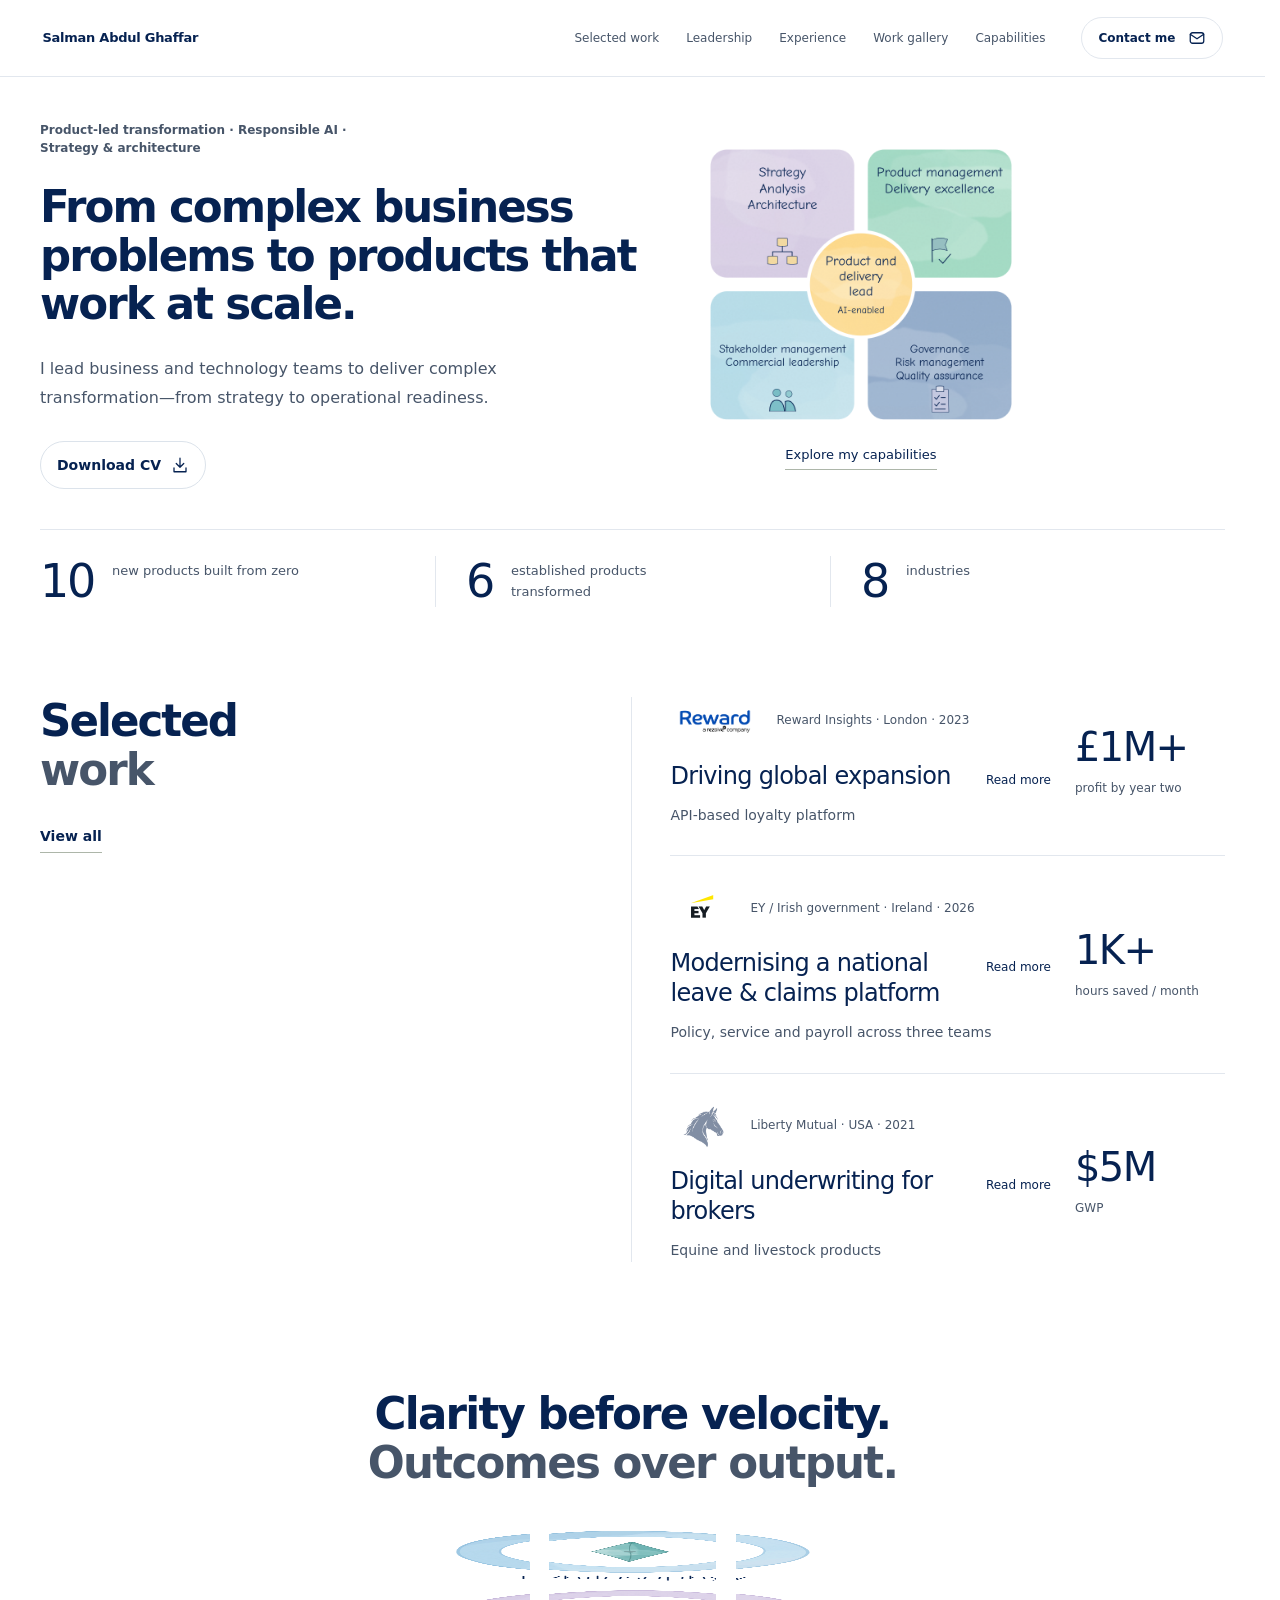
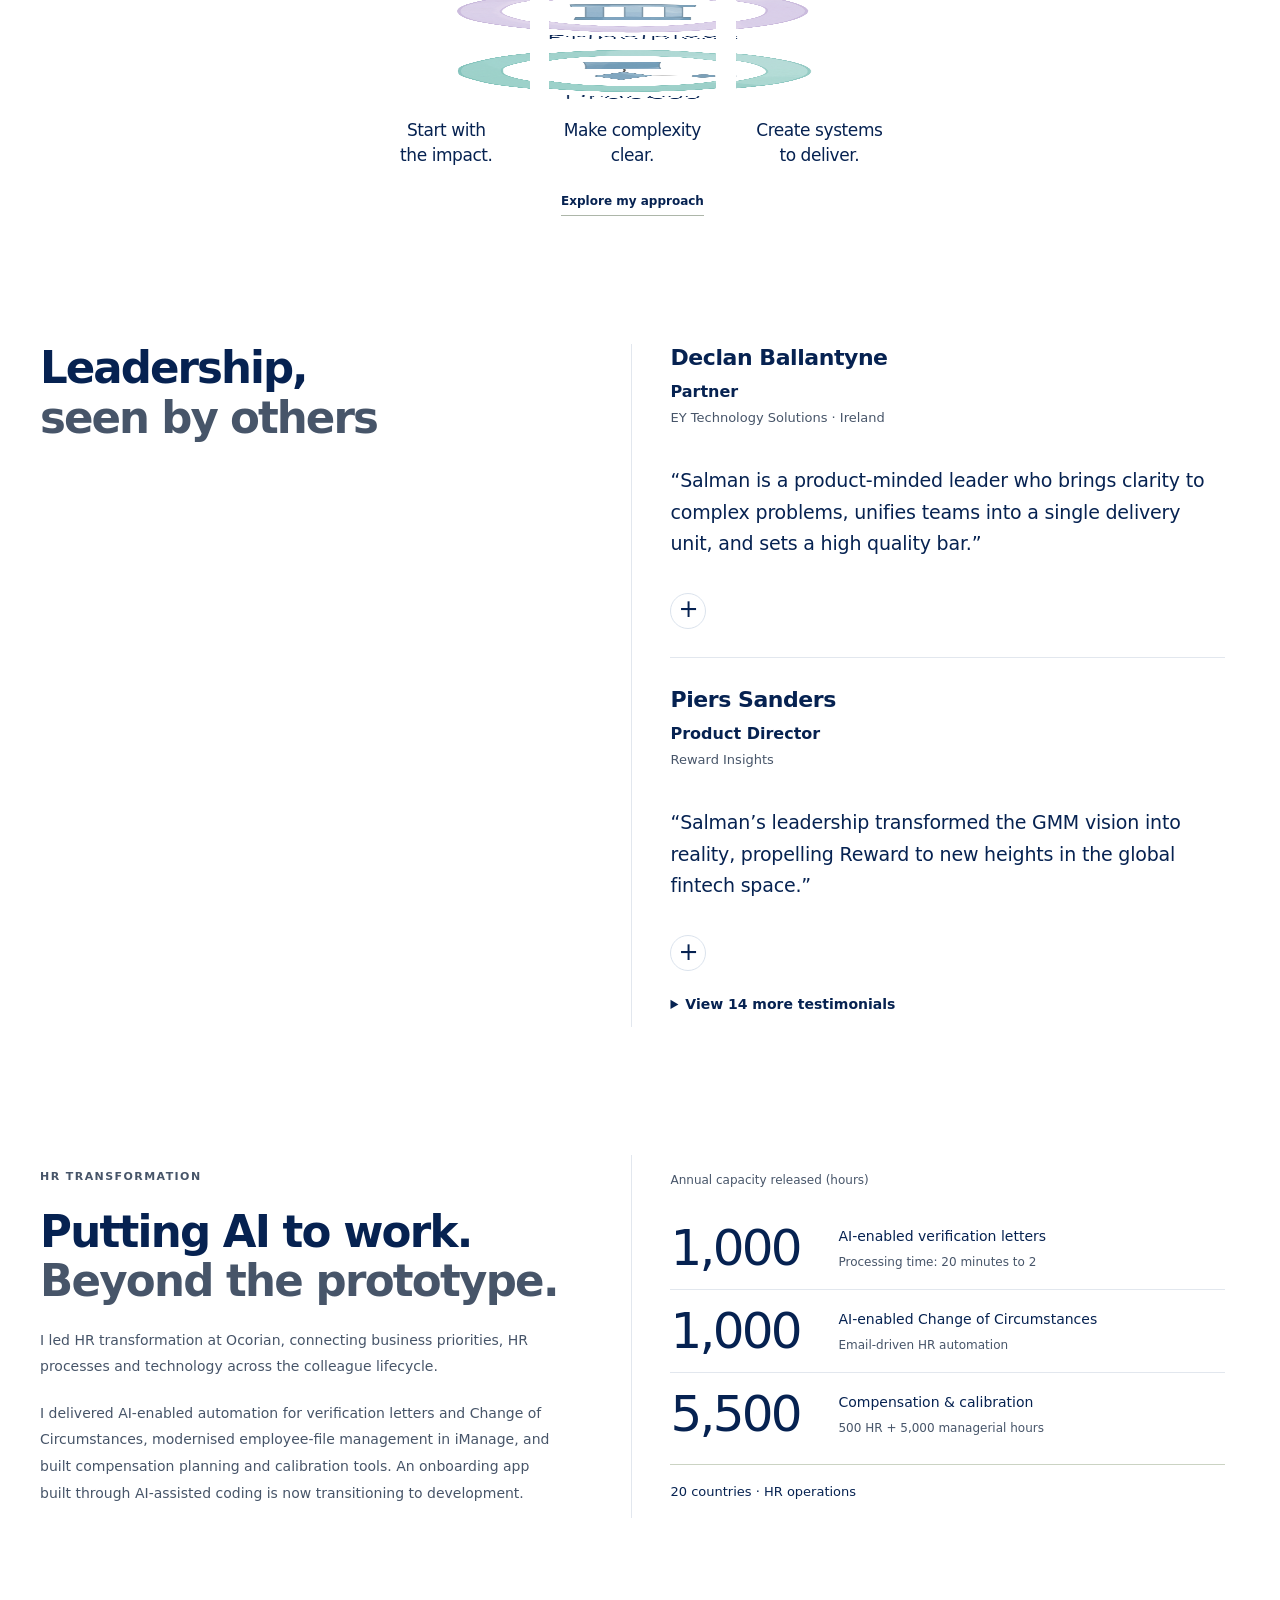
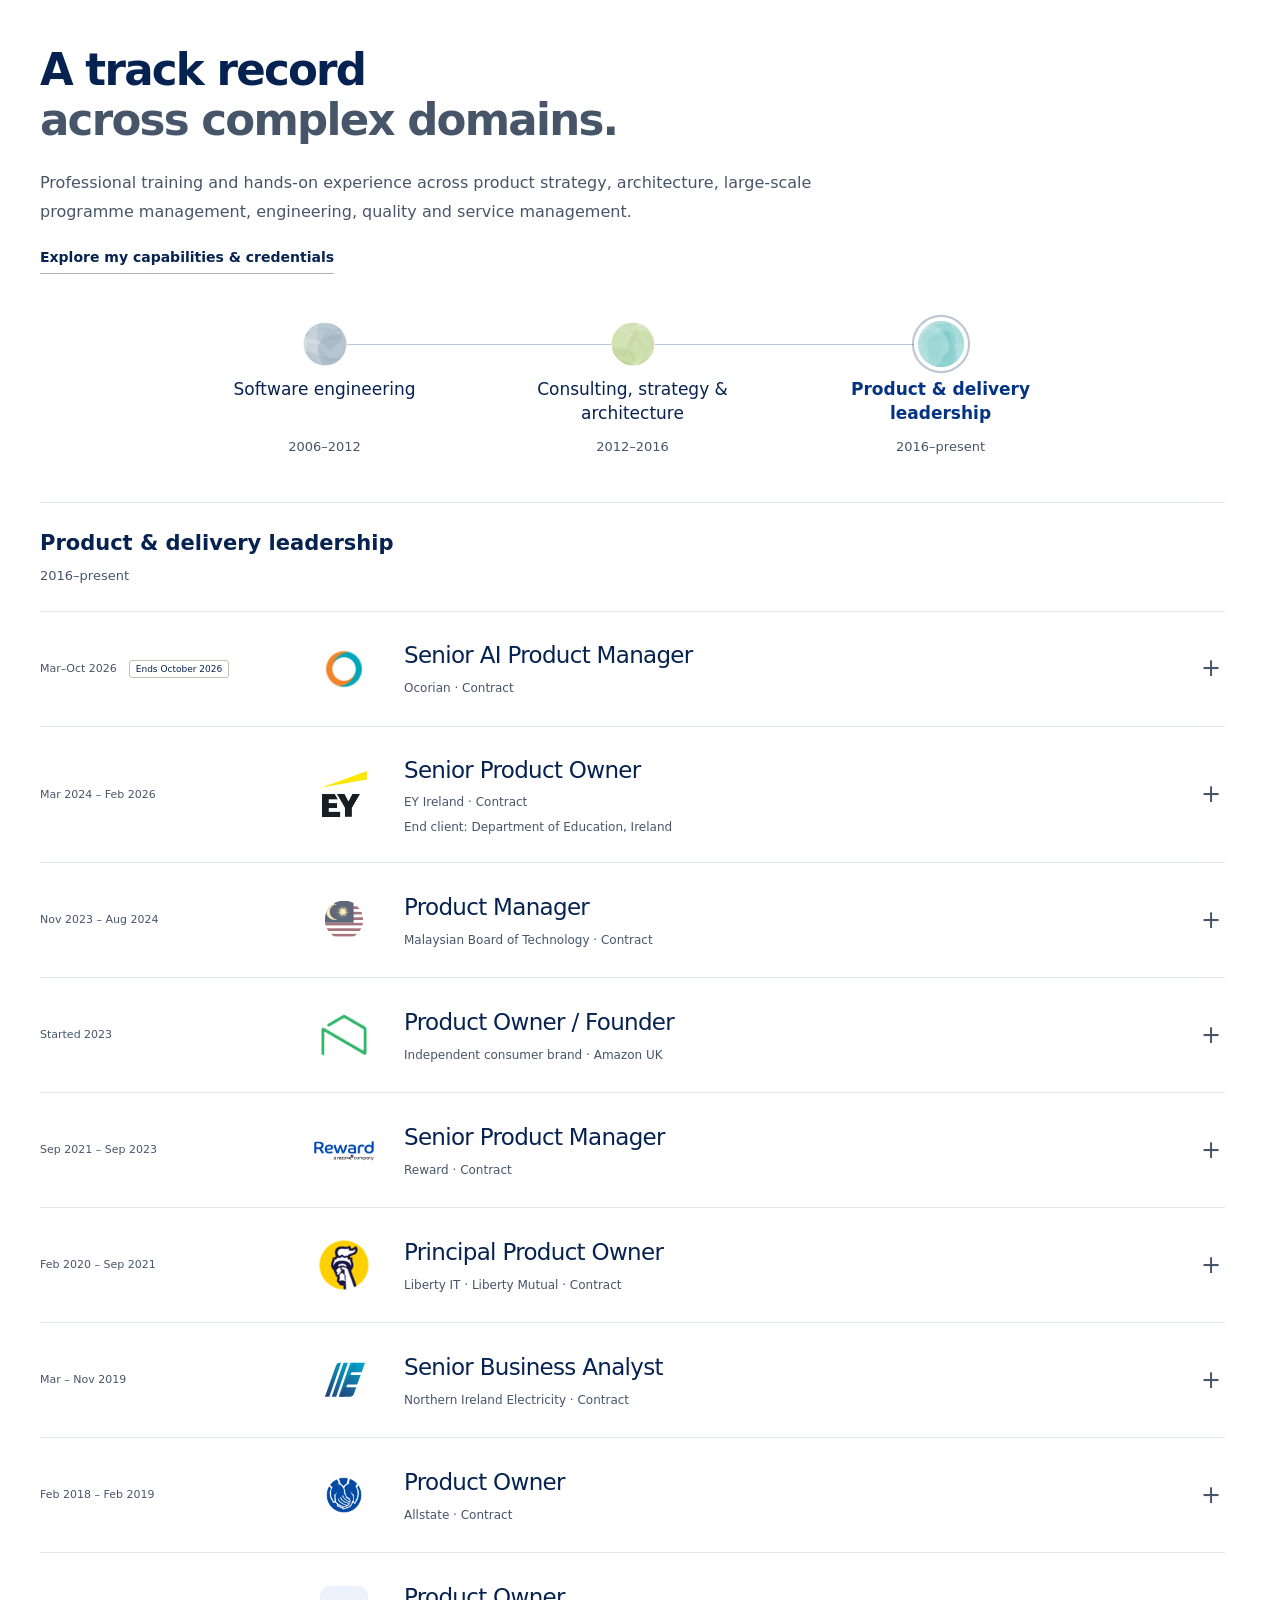
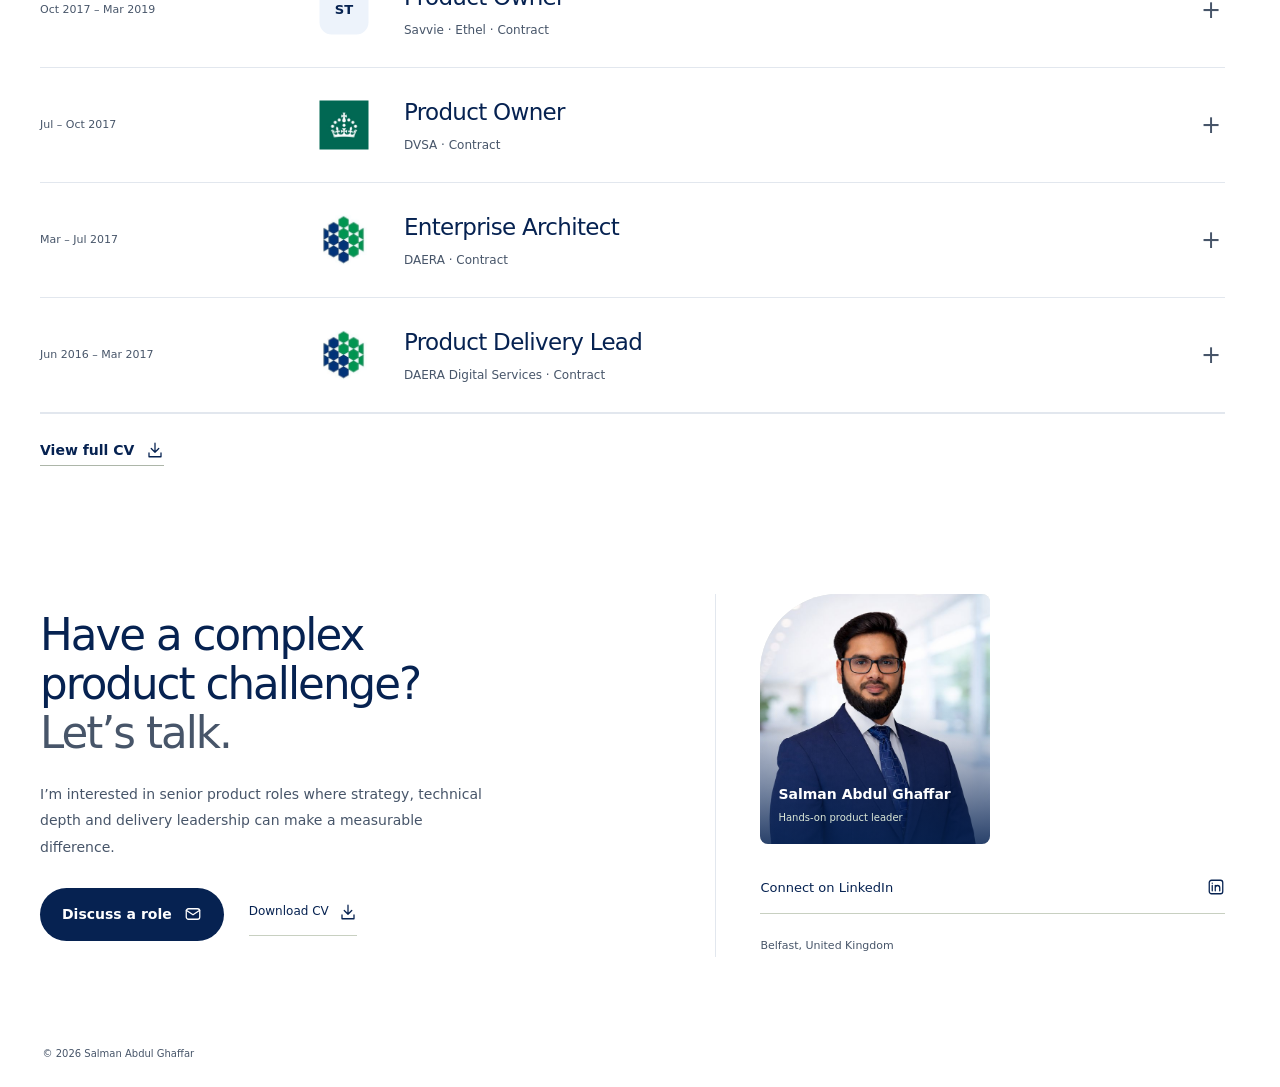
==== commit ad96f071: "Use pixel-identical lossless web images" ====
--- a/index.html
+++ b/index.html
@@ -13,13 +13,13 @@
 </head><body data-page="home" data-prerendered="true">
 <a class="skip-link" href="#main-content">Skip to content</a><aside class="rail" aria-label="Site navigation"><div class="header-inner"><a class="identity" href="#top" aria-label="Salman Abdul Ghaffar, home"><span class="identity-name">Salman Abdul Ghaffar</span></a><nav aria-label="Main navigation"><a href="#work" >Selected work</a><a href="#approach" >Leadership</a><a href="#changelog">Experience</a><a href="gallery-preview.html">Work gallery</a><a href="specs.html" >Capabilities</a></nav><a class="header-contact" href="#contact">Contact me <svg class="action-icon" viewBox="0 0 24 24" fill="none" stroke="currentColor" stroke-width="1.7" stroke-linecap="round" stroke-linejoin="round" aria-hidden="true" focusable="false"><rect x="3" y="5" width="18" height="14" rx="3"/><path d="m3 7 9 6 9-6"/></svg></a><button class="menu-toggle" aria-label="Open navigation" aria-expanded="false" aria-controls="mobile-menu"><span></span><span></span></button></div><nav id="mobile-menu" class="mobile-menu" aria-label="Mobile navigation" hidden><a href="#work">Selected work</a><a href="#approach" >Leadership</a><a href="#changelog">Experience</a><a href="gallery-preview.html">Work gallery</a><a href="specs.html">Capabilities</a><a href="#contact">Contact</a></nav></aside>
 <main id="main-content" tabindex="-1">
-  <section class="new-hero" id="top"><div class="wrap hero-layout"><div class="hero-copy"><p class="section-label hero-positioning"><span class="hero-positioning-term">Product-led transformation ·</span> <span class="hero-positioning-term">Responsible AI ·</span><br class="hero-positioning-break"><span class="hero-positioning-term">Strategy &amp; architecture</span></p><h1>From complex business problems <em class="hero-heading-secondary">to products that work at scale.</em></h1><p class="hero-intro">I lead business and technology teams to deliver complex transformation—from strategy to operational readiness.</p><div class="hero-actions"><details class="cv-downloads"><summary class="quiet-link">Download CV <svg class="action-icon" viewBox="0 0 24 24" fill="none" stroke="currentColor" stroke-width="1.7" stroke-linecap="round" stroke-linejoin="round" aria-hidden="true" focusable="false"><path d="M12 3v12m-5-5 5 5 5-5M4 16v5h16v-5"/></svg></summary><div class="cv-download-menu"><a href="assets/Salman-Abdul-Ghaffar-Two-Page-CV.pdf" download>Two-page CV <small>PDF · Quick overview</small></a><a href="assets/Salman-Abdul-Ghaffar-CV.pdf" download>Full CV <small>PDF · Detailed experience</small></a></div></details></div></div><figure class="hero-capability-map"><a href="specs.html" aria-label="Explore my capabilities and credentials"><picture><source media="(max-width:640px)" srcset="assets/capability-map-mobile-comic-neue-regular-v002.png" width="780" height="704"><img src="assets/capability-map-comic-neue-regular-circle-v010.png" width="1880" height="1696" alt="AI-enabled Product and delivery lead, connecting strategy, analysis and architecture; product management and delivery excellence; stakeholder management and commercial leadership; governance, risk management and quality assurance."></picture></a><figcaption><a class="quiet-link" href="specs.html">Explore my capabilities</a></figcaption></figure></div><div class="wrap hero-evidence career-evidence"><div><b>10</b><p>new products built from zero</p></div><div><b>6</b><p>established products transformed</p></div><div><b>8</b><p>industries</p></div></div></section>
+  <section class="new-hero" id="top"><div class="wrap hero-layout"><div class="hero-copy"><p class="section-label hero-positioning"><span class="hero-positioning-term">Product-led transformation ·</span> <span class="hero-positioning-term">Responsible AI ·</span><br class="hero-positioning-break"><span class="hero-positioning-term">Strategy &amp; architecture</span></p><h1>From complex business problems <em class="hero-heading-secondary">to products that work at scale.</em></h1><p class="hero-intro">I lead business and technology teams to deliver complex transformation—from strategy to operational readiness.</p><div class="hero-actions"><details class="cv-downloads"><summary class="quiet-link">Download CV <svg class="action-icon" viewBox="0 0 24 24" fill="none" stroke="currentColor" stroke-width="1.7" stroke-linecap="round" stroke-linejoin="round" aria-hidden="true" focusable="false"><path d="M12 3v12m-5-5 5 5 5-5M4 16v5h16v-5"/></svg></summary><div class="cv-download-menu"><a href="assets/Salman-Abdul-Ghaffar-Two-Page-CV.pdf" download>Two-page CV <small>PDF · Quick overview</small></a><a href="assets/Salman-Abdul-Ghaffar-CV.pdf" download>Full CV <small>PDF · Detailed experience</small></a></div></details></div></div><figure class="hero-capability-map"><a href="specs.html" aria-label="Explore my capabilities and credentials"><picture><source media="(max-width:640px)" srcset="assets/capability-map-mobile-comic-neue-regular-v002.webp" width="780" height="704"><img src="assets/capability-map-comic-neue-regular-circle-v010.webp" width="1880" height="1696" alt="AI-enabled Product and delivery lead, connecting strategy, analysis and architecture; product management and delivery excellence; stakeholder management and commercial leadership; governance, risk management and quality assurance."></picture></a><figcaption><a class="quiet-link" href="specs.html">Explore my capabilities</a></figcaption></figure></div><div class="wrap hero-evidence career-evidence"><div><b>10</b><p>new products built from zero</p></div><div><b>6</b><p>established products transformed</p></div><div><b>8</b><p>industries</p></div></div></section>
 
 
 
-  <section class="selected-work" id="work"><div class="wrap work-preview-layout"><div class="work-preview-intro"><h2>Selected <em>work</em></h2><a class="quiet-link" href="cases.html">View all</a></div><div class="work-preview-projects"><a class="work-preview-project" href="case-reward-gmm.html" aria-label="Read the case study: Driving global expansion"><div><div class="work-preview-identity"><img src="assets/logos/reward-transparent-v001.png" alt="Reward" loading="lazy"><span class="work-preview-meta">Reward Insights · London · 2023</span></div><h3><span>Driving global expansion</span><span class="work-preview-read-more">Read more</span></h3><p class="work-preview-description">API-based loyalty platform</p></div><div class="work-preview-outcome"><b>£1M+</b><span>profit by year two</span></div></a><a class="work-preview-project" href="case-olcs.html" aria-label="Read the case study: Modernising a national leave &amp; claims platform"><div><div class="work-preview-identity"><img src="assets/logos/ey-supplied-v001.webp" alt="EY Ireland" loading="lazy"><span class="work-preview-meta">EY / Irish government · Ireland · 2026</span></div><h3><span>Modernising a national leave &amp; claims platform</span><span class="work-preview-read-more">Read more</span></h3><p class="work-preview-description">Policy, service and payroll across three teams</p></div><div class="work-preview-outcome"><b>1K+</b><span>hours saved / month</span></div></a><a class="work-preview-project" href="case-liberty-equine.html" aria-label="Read the case study: Digital underwriting for brokers"><div><div class="work-preview-identity"><img src="assets/equine-horse.png" alt="Equine underwriting" loading="lazy"><span class="work-preview-meta">Liberty Mutual · USA · 2021</span></div><h3><span>Digital underwriting for brokers</span><span class="work-preview-read-more">Read more</span></h3><p class="work-preview-description">Equine and livestock products</p></div><div class="work-preview-outcome"><b>$5M</b><span><abbr title="Gross written premium">GWP</abbr></span></div></a></div></div></section>
+  <section class="selected-work" id="work"><div class="wrap work-preview-layout"><div class="work-preview-intro"><h2>Selected <em>work</em></h2><a class="quiet-link" href="cases.html">View all</a></div><div class="work-preview-projects"><a class="work-preview-project" href="case-reward-gmm.html" aria-label="Read the case study: Driving global expansion"><div><div class="work-preview-identity"><img src="assets/logos/reward-transparent-v001.webp" alt="Reward" loading="lazy"><span class="work-preview-meta">Reward Insights · London · 2023</span></div><h3><span>Driving global expansion</span><span class="work-preview-read-more">Read more</span></h3><p class="work-preview-description">API-based loyalty platform</p></div><div class="work-preview-outcome"><b>£1M+</b><span>profit by year two</span></div></a><a class="work-preview-project" href="case-olcs.html" aria-label="Read the case study: Modernising a national leave &amp; claims platform"><div><div class="work-preview-identity"><img src="assets/logos/ey-supplied-v001.webp" alt="EY Ireland" loading="lazy"><span class="work-preview-meta">EY / Irish government · Ireland · 2026</span></div><h3><span>Modernising a national leave &amp; claims platform</span><span class="work-preview-read-more">Read more</span></h3><p class="work-preview-description">Policy, service and payroll across three teams</p></div><div class="work-preview-outcome"><b>1K+</b><span>hours saved / month</span></div></a><a class="work-preview-project" href="case-liberty-equine.html" aria-label="Read the case study: Digital underwriting for brokers"><div><div class="work-preview-identity"><img src="assets/equine-horse.webp" alt="Equine underwriting" loading="lazy"><span class="work-preview-meta">Liberty Mutual · USA · 2021</span></div><h3><span>Digital underwriting for brokers</span><span class="work-preview-read-more">Read more</span></h3><p class="work-preview-description">Equine and livestock products</p></div><div class="work-preview-outcome"><b>$5M</b><span><abbr title="Gross written premium">GWP</abbr></span></div></a></div></div></section>
 
-  <section class="leadership homepage-approach" id="approach"><div class="wrap"><div class="section-heading"><div><h2>Clarity before velocity.<br><em>Outcomes over output.</em></h2></div></div><div class="home-approach-motion" data-diagram-motion><article class="approach-motion-part"><div class="approach-motion-art"><picture><source media="(max-width:640px)" srcset="assets/approach-ppp-mobile-stacked-approved-v001.png" width="780" height="2148"><img src="assets/approach-ppp-comic-neue-light-approved-v004.png" width="2200" height="812" alt="Philosophy: watercolour compass" style="--piece:0"></picture></div><h3>Start with<br class="home-caption-break"> the impact.</h3></article><article class="approach-motion-part"><div class="approach-motion-art"><picture><source media="(max-width:640px)" srcset="assets/approach-ppp-mobile-stacked-approved-v001.png" width="780" height="2148"><img src="assets/approach-ppp-comic-neue-light-approved-v004.png" width="2200" height="812" alt="Principles: watercolour three pillars" style="--piece:1"></picture></div><h3>Make complexity<br class="home-caption-break"> clear.</h3></article><article class="approach-motion-part"><div class="approach-motion-art"><picture><source media="(max-width:640px)" srcset="assets/approach-ppp-mobile-stacked-approved-v001.png" width="780" height="2148"><img src="assets/approach-ppp-comic-neue-light-approved-v004.png" width="2200" height="812" alt="Process: watercolour connected steps" style="--piece:2"></picture></div><h3>Create systems<br class="home-caption-break"> to deliver.</h3></article></div><div class="home-approach-footer"><a class="quiet-link" href="approach.html">Explore my approach</a></div></div></section>
+  <section class="leadership homepage-approach" id="approach"><div class="wrap"><div class="section-heading"><div><h2>Clarity before velocity.<br><em>Outcomes over output.</em></h2></div></div><div class="home-approach-motion" data-diagram-motion><article class="approach-motion-part"><div class="approach-motion-art"><picture><source media="(max-width:640px)" srcset="assets/approach-ppp-mobile-stacked-approved-v001.webp" width="780" height="2148"><img src="assets/approach-ppp-comic-neue-light-approved-v004.webp" width="2200" height="812" alt="Philosophy: watercolour compass" style="--piece:0"></picture></div><h3>Start with<br class="home-caption-break"> the impact.</h3></article><article class="approach-motion-part"><div class="approach-motion-art"><picture><source media="(max-width:640px)" srcset="assets/approach-ppp-mobile-stacked-approved-v001.webp" width="780" height="2148"><img src="assets/approach-ppp-comic-neue-light-approved-v004.webp" width="2200" height="812" alt="Principles: watercolour three pillars" style="--piece:1"></picture></div><h3>Make complexity<br class="home-caption-break"> clear.</h3></article><article class="approach-motion-part"><div class="approach-motion-art"><picture><source media="(max-width:640px)" srcset="assets/approach-ppp-mobile-stacked-approved-v001.webp" width="780" height="2148"><img src="assets/approach-ppp-comic-neue-light-approved-v004.webp" width="2200" height="812" alt="Process: watercolour connected steps" style="--piece:2"></picture></div><h3>Create systems<br class="home-caption-break"> to deliver.</h3></article></div><div class="home-approach-footer"><a class="quiet-link" href="approach.html">Explore my approach</a></div></div></section>
 
   <section class="recommendation-spotlight" id="reviews"><div class="wrap testimonials-preview-layout"><div class="testimonials-preview-intro"><h2>Leadership,<em>seen by others</em></h2></div><div class="testimonials-preview-voices" id="featured-recommendations"><figure class="recommendation-entry"><figcaption><h3>Declan Ballantyne</h3><span class="recommendation-role"><strong>Partner</strong><span class="recommendation-company">EY Technology Solutions · Ireland</span></span></figcaption><blockquote><p>“Salman is a product-minded leader who brings clarity to complex problems, unifies teams into a single delivery unit, and sets a high quality bar.”</p></blockquote><details class="recommendation-full"><summary aria-label="Toggle full recommendation from Declan Ballantyne"><span class="recommendation-expand-icon" aria-hidden="true"></span></summary><div><span class="recommendation-relationship">Client</span><p class="recommendation-context">Worked together on OLCS</p><p>Salman is a product-minded leader who brings clarity to complex problems, unifies teams into a single delivery unit, and sets a high quality bar. He applied this consistently over a large, multi-year modernisation of a system for a large government department in the Republic of Ireland. Salman is an excellent communicator and a real team player. It has been a pleasure working with him over the past 18 months.</p></div></details></figure><figure class="recommendation-entry"><figcaption><h3>Piers Sanders</h3><span class="recommendation-role"><strong>Product Director</strong><span class="recommendation-company">Reward Insights</span></span></figcaption><blockquote><p>“Salman’s leadership transformed the GMM vision into reality, propelling Reward to new heights in the global fintech space.”</p></blockquote><details class="recommendation-full"><summary aria-label="Toggle full recommendation from Piers Sanders"><span class="recommendation-expand-icon" aria-hidden="true"></span></summary><div><span class="recommendation-relationship">Client</span><p>Salman is a very strong technical product manager, and has a thorough approach to defining products, features and detailed stories. He led the development of the API product, the Global Merchant Marketplace (GMM), from concept through to launch with global clients. This included internationalisation (multi-language, currency and servicing) and managing a relationship with the client technical team.</p><p>Salman’s leadership transformed the GMM vision into reality, propelling Reward to new heights in the global fintech space. His strategic approach and relentless dedication have been instrumental in driving the company’s success.</p></div></details></figure><details class="recommendations-more testimonials-preview-all"><summary>View 14 more testimonials</summary><div class="recommendations-directory"><details class="recommendation-directory-entry"><summary><span class="recommendation-person"><span class="recommendation-relationship">Client</span><b>Tracy Webb</b><span class="recommendation-role"><strong>VP Product Management, Cardholder Services</strong><span class="recommendation-company">Mastercard</span></span><span class="recommendation-teaser">“Salman’s active involvement in supporting pre-sales technical and product architecture discussions has been invaluable”</span></span></summary><div><p class="recommendation-context">Worked together at Reward</p><p>I have had the pleasure of working with Salman as a Product Owner at Reward. Salman works hard to align stakeholders, ensuring that he communicates a clear product vision. Salman’s active involvement in supporting pre-sales technical and product architecture discussions has been invaluable, showcasing his adeptness in managing a spectrum of business and technical stakeholders.</p><p>Notably, Salman’s contributions extend to the creation of comprehensive product documentation, encompassing both the functional and non-functional, which has supported us in facilitating clear understanding of our solutions and services, particularly among our global clients. Salman took an active role in understanding and supporting the optimal commercial outcome of our new business activities, particularly when we were entering new geographies.</p></div></details><details class="recommendation-directory-entry"><summary><span class="recommendation-person"><span class="recommendation-relationship">Client</span><b>Paul McGurnaghan OBE</b><span class="recommendation-role"><strong>Digital Director</strong><span class="recommendation-company">DAERA</span></span><span class="recommendation-teaser">“I was very impressed with his complex analysis and ability to distil this down into practical steps leading to improvement.”</span></span></summary><div><p class="recommendation-context">Engaged Salman at DAERA</p><p>DAERA engaged Salman on an Enterprise Architecture assignment, as he came highly recommended in this area of work. He certainly lived up to his reputation and hit the ground running in completing an EA maturity assessment and gap analysis within a short timeframe.</p><p>He expertly covered architecture governance, business architecture, application architecture, data architecture, technology architecture and tool support, delivering a very well defined and prioritised roadmap. I was very impressed with his complex analysis and ability to distil this down into practical steps leading to improvement. He is an expert communicator with excellent interpersonal skills.</p><p>So if you are looking to engage someone to assist or drive enterprise architecture within your organisation, you would be hard pressed to find anyone as good as Salman.</p></div></details><details class="recommendation-directory-entry"><summary><span class="recommendation-person"><span class="recommendation-relationship">Client</span><b>Diana Diamond</b><span class="recommendation-role"><strong>Global Head of HR Operations</strong><span class="recommendation-company">Ocorian</span></span><span class="recommendation-teaser">“Salman is relentless about value, constantly looking for where a relatively small investment can unlock a disproportionate return, often targeting opportunities in the region of 10–25x ROI.”</span></span></summary><div><p>Salman Ghaffar is leading Ocorian’s HR Transformation through AI and Automation, bringing structure and pace to a fast-evolving initiative. What stands out most is his ability to carve out MVPs and ship in two-week increments, rather than waiting months for a “big bang” solution.</p><p>Salman is relentless about value, constantly looking for where a relatively small investment can unlock a disproportionate return, often targeting opportunities in the region of 10–25x ROI.</p><p>As the initiative has grown, Salman has continued to shape and lead the broader HR transformation roadmap. He has a real ability to operate at every level, from setting the wider direction and driving complex initiatives through to working through the detailed data and process decisions needed to make them work. He brings together technical teams, delivery partners and stakeholders, navigates complex dependencies and keeps everyone aligned around the broader outcome.</p><p>Beyond delivery, Salman brings real intelligence, strong product thinking and a genuinely collaborative, considerate manner, with plenty of quick wit along the way. We’re holding on to him for as long as we can, but I wouldn’t hesitate to recommend Salman to any organisation once his time with us ends.</p></div></details><details class="recommendation-directory-entry"><summary><span class="recommendation-person"><span class="recommendation-relationship">Client</span><b>Justyna John</b><span class="recommendation-role"><strong>Global Head of Product and Commercial Marketing</strong><span class="recommendation-company">Reward</span></span><span class="recommendation-teaser">“Salman’s commercial insight and ability to turn product features into clear market value strengthened our GTM story.”</span></span></summary><div><p>I worked closely with Salman across both Product and Marketing and he consistently brought a strong, solutions-driven Product Manager mindset to our go-to-market deliverables. He has a real ability to cut through complexity, bring clarity to challenging product areas and elevate how we position and communicate value.</p><p>His input was pivotal in strengthening our overall go-to-market strategy and improving the quality of our commercial outputs. Salman’s commercial insight and ability to turn product features into clear market value strengthened our GTM story.</p></div></details><details class="recommendation-directory-entry"><summary><span class="recommendation-person"><span class="recommendation-relationship">Colleague</span><b>Natasha O’Kane</b><span class="recommendation-role"><strong>Senior Transformation &amp; Delivery Leader</strong></span><span class="recommendation-teaser">“knows how to influence and drive a group towards an outcome without losing people along the way”</span></span></summary><div><p class="recommendation-context">Managed Salman directly at Ocorian</p><p>Salman is an exceptional product leader, and someone I very much hope I get the opportunity to work with again.</p><p>What sets Salman apart is his ability to take something ambiguous and turn it into a product that feels obvious. He can walk into a room with a loosely defined problem, run a brilliant workshop, ask exactly the right questions and bring structure to everyone’s thinking, always pulling the conversation back to the user, the outcome and where the real value lies.</p><p>From there, he makes it tangible. Salman combines really strong product and design-thinking skills with AI and rapid prototyping to move incredibly quickly from an idea to something people can actually see, experience and respond to. More than once, he’s come back with something so slick and so close to what I had in my head that I’ve wondered whether he’d somehow read my mind.</p><p>He’s equally strong with stakeholders. He builds relationships beautifully, draws out what people really need rather than simply taking requirements at face value, and knows how to influence and drive a group towards an outcome without losing people along the way.</p><p>And when the rest of us inevitably disappear into the weeds of technology, process and delivery, Salman has a wonderful ability to pull us back up and remind us what we’re actually here to create.</p><p>He has real product judgement, an instinct for the user and a genuine care for the craft of building beautiful products. I would work with Salman again in a heartbeat, and I really hope I get to.</p></div></details><details class="recommendation-directory-entry"><summary><span class="recommendation-person"><span class="recommendation-relationship">Colleague</span><b>Aditya Kawatkar</b><span class="recommendation-role"><strong>Senior Test Consultant</strong><span class="recommendation-company">EY · Ireland</span></span><span class="recommendation-teaser">“He adapts his leadership style to bring out the best in each person”</span></span></summary><div><p>Salman understands people as individuals. He adapts his leadership style to bring out the best in each person, builds trust quickly, and turns groups into high-performing teams. People don’t just deliver under Salman — they grow and reach their full potential.</p></div></details><details class="recommendation-directory-entry"><summary><span class="recommendation-person"><span class="recommendation-relationship">Manager</span><b>Sunny Matharu</b><span class="recommendation-role"><strong>CTO</strong><span class="recommendation-company">ThirdEye Consulting</span></span><span class="recommendation-teaser">“client management pressed me to find out what I could do “to make sure we keep Salman on our projects””</span></span></summary><div><p>I have worked with many Business Analysts over the last 10 years. Salman has been one of the very best. Due to his varied background, he has a rare blend of technical and functional skills, backed up by solid architecture principles, all while working in an Agile project environment.</p><p>A fantastic example of the esteem he is held in, and the value he offers, is the way in which our client management pressed me to find out what I could do “to make sure we keep Salman on our projects”. He is endearing, diligent and a joy to work with. His departure was a loss to Deloitte, as his acquisition will be a massive boon to whomever he works with in the future.</p></div></details><details class="recommendation-directory-entry"><summary><span class="recommendation-person"><span class="recommendation-relationship">Client</span><b>Heidi Philyaw</b><span class="recommendation-role"><strong>Director Special Projects</strong><span class="recommendation-company">Liberty Mutual · USA</span></span><span class="recommendation-teaser">“His confidence and leadership has helped propel our product forward to an incredible MVP delivery.”</span></span></summary><div><p>I would highly recommend Salman as a product owner. He joined our project about a month in, post discovery and framing, and didn’t miss a beat. He’s an excellent communicator, negotiator, and team player. His confidence and leadership has helped propel our product forward to an incredible MVP delivery.</p><p>As a newcomer to the Agile methodology, I have learned a tremendous amount from him, especially in respect of user journeys, user stories, requirements engineering, and backlog management. He is extremely methodical and goes well in depth in testing, thinking up nearly every scenario a user could possibly try. I have so enjoyed getting to know Salman personally and professionally, and look forward to our continued collaboration!</p></div></details><details class="recommendation-directory-entry"><summary><span class="recommendation-person"><span class="recommendation-relationship">Client</span><b>Gillian Spence</b><span class="recommendation-role"><strong>Product Consultant Manager</strong><span class="recommendation-company">Kainos</span></span><span class="recommendation-teaser">“He was instrumental in driving the delivery of core ETL components for the product.”</span></span></summary><div><p class="recommendation-context">Worked together at Allstate Northern Ireland</p><p>I had the pleasure of working with Salman for 18 months at Allstate Northern Ireland, collaborating on a SAFe initiative in the Claims space. Salman is a goal-driven, customer-centric product owner with a desire to drive business value for his stakeholders. He repeatedly sought ways to continually improve, both at a team level and at a program level within the Release Train.</p><p>Salman has a firm understanding of Agile principles and practices. He was instrumental in driving the delivery of core ETL components for the product. This complex feature demonstrated his desire to take on extra responsibility. Overall it was a pleasure working with Salman and he would be a great asset to any team.</p></div></details><details class="recommendation-directory-entry"><summary><span class="recommendation-person"><span class="recommendation-relationship">Colleague</span><b>Sunil I. Modi</b><span class="recommendation-role"><strong>Senior Manager</strong><span class="recommendation-company">Deloitte</span></span><span class="recommendation-teaser">“his ability to partner with multiple workstreams and get the jobs done surpassed expectations”</span></span></summary><div><p>Salman was an inspiration for many team members in the program; his ability to partner with multiple workstreams and get the jobs done surpassed expectations. His contributions really made a big impact on the success of the program. I thoroughly enjoyed working with him; he is always full of genius ideas and has a friendly attitude with his co-workers. He has a great analytical and product mindset. Very happy to recommend him.</p></div></details><details class="recommendation-directory-entry"><summary><span class="recommendation-person"><span class="recommendation-relationship">Colleague</span><b>Ryan Ings</b><span class="recommendation-role"><strong>Business Analyst</strong><span class="recommendation-company">Northern Ireland Electricity</span></span><span class="recommendation-teaser">“Salman was the driving force in the team’s approach to the project, expertly managing workshops and stakeholders to gather the required information.”</span></span></summary><div><p class="recommendation-context">Reported to Salman at Northern Ireland Electricity</p><p>I worked with Salman on a project over 9 months, to review the client’s business processes, identify delays and recommend improvements. Salman was the driving force in the team’s approach to the project, expertly managing workshops and stakeholders to gather the required information. He shared his experience with the team and I feel he helped me develop within my role.</p></div></details><details class="recommendation-directory-entry"><summary><span class="recommendation-person"><span class="recommendation-relationship">Client</span><b>Bhargava Adapa</b><span class="recommendation-role"><strong>Senior Technology Manager</strong><span class="recommendation-company">Caspian Digital Solutions · Malaysia</span></span><span class="recommendation-teaser">“His meticulous approach ensured that every project requirement was not only captured but also aligned perfectly with our strategic goals.”</span></span></summary><div><p>It’s my absolute pleasure to recommend Salman for his exceptional contributions to our projects at Caspian Digital Solutions. Salman’s ability to dive deep into the technicalities of User Requirement Specifications (URS) has been a game-changer for us. His meticulous approach ensured that every project requirement was not only captured but also aligned perfectly with our strategic goals.</p><p>Beyond the URS, Salman demonstrated unparalleled skill in crafting the project implementation plan. His strategic foresight and detailed scheduling of each phase allowed us to anticipate challenges and adapt quickly, ensuring a smooth and successful execution. His contribution to creating User Acceptance Testing scenarios was equally impressive, and was instrumental in minimising post-launch issues and enhancing user satisfaction…</p><p>Salman’s consulting acumen was invaluable. His insights and advice often steered us through complex decisions, balancing technical possibilities with business realities. I cannot recommend him highly enough for any endeavours he chooses to pursue.</p></div></details><details class="recommendation-directory-entry"><summary><span class="recommendation-person"><span class="recommendation-relationship">Colleague</span><b>David Holmes</b><span class="recommendation-role"><strong>Service Design Director</strong><span class="recommendation-company">XDC Solutions</span></span><span class="recommendation-teaser">“Salman is very friendly and supportive, a strong team player and a pleasure to work with”</span></span></summary><div><p class="recommendation-context">Worked together on DVSA discovery</p><p>I worked with Salman on the DVSA discovery project. Salman is a professional through and through; he has a keen eye for detail and a solid understanding of the BA and Product domain. Salman is very friendly and supportive, a strong team player and a pleasure to work with. I would recommend Salman because he makes a great addition to any team: a solid all-rounder.</p></div></details><details class="recommendation-directory-entry"><summary><span class="recommendation-person"><span class="recommendation-relationship">Manager</span><b>Ian Stewart</b><span class="recommendation-role"><strong>Director</strong><span class="recommendation-company">Copyrite Business Solutions</span></span><span class="recommendation-teaser">“He was extremely self-sufficient, resourceful and capable, and his commitment and work ethic was exemplary.”</span></span></summary><div><p>I worked with Salman for a number of years and he was a respected, well liked and valued member of the team. He was extremely self-sufficient, resourceful and capable, and his commitment and work ethic was exemplary.</p><p>Salman was at the forefront of the software technology in our sector at the time, which required him to be resourceful, use his initiative and work with others within Copyrite and our partners. His communication skills helped him to work well with others, relate with all the relevant external parties and work well in the team. His technical and analytical skills meant that he grasped the project quickly and was able to lead and drive the project on at a high level. It is my pleasure to recommend Salman.</p></div></details><div class="recommendations-source"><a class="quiet-link" href="https://www.linkedin.com/in/pmsalman/" target="_blank" rel="noopener">Recommendations on LinkedIn <svg class="action-icon" viewBox="0 0 24 24" fill="none" stroke="currentColor" stroke-width="1.7" stroke-linecap="round" stroke-linejoin="round" aria-hidden="true" focusable="false"><rect x="3" y="3" width="18" height="18" rx="3"/><path d="M7 10v7m0-10v.01M11 17v-7m0 3c0-4 6-4 6 0v4"/></svg></a></div></div></details></div></div></section>
 
@@ -27,8 +27,8 @@
 
   <section class="now-section"><div class="wrap now-layout"><div><p class="section-label">HR transformation</p><h2>Putting AI to work.<br><em>Beyond the prototype.</em></h2><p>I led HR transformation at Ocorian, connecting business priorities, HR processes and technology across the colleague lifecycle.</p><p>I delivered AI-enabled automation for verification letters and Change of Circumstances, modernised employee-file management in iManage, and built compensation planning and calibration tools. An onboarding app built through AI-assisted coding is now transitioning to development.</p></div><div class="now-evidence"><span class="now-label">Annual capacity released (hours)</span><div class="now-benefits"><div class="now-benefit"><strong>1,000</strong><div><b>AI-enabled verification letters</b><p>Processing time: 20 minutes to 2</p></div></div><div class="now-benefit"><strong>1,000</strong><div><b>AI-enabled Change of Circumstances</b><p>Email-driven HR automation</p></div></div><div class="now-benefit"><strong>5,500</strong><div><b>Compensation & calibration</b><p>500 HR + 5,000 managerial hours</p></div></div></div><div class="now-divider"></div><div class="now-bottom"><b>20 countries · HR operations</b></div></div></div></section>
 
-  <section class="experience" id="changelog"><div class="wrap"><div class="section-heading"><div><h2>A track record<br><em>across complex domains.</em></h2><p class="experience-breadth">Professional training and hands-on experience across product strategy, architecture, large-scale programme management, engineering, quality and service management.</p><a class="quiet-link experience-capabilities-link" href="specs.html">Explore my capabilities &amp; credentials</a></div></div><figure class="career-journey-visual"><div class="career-journey-interactive career-three-stage" role="tablist" aria-label="Career stages"><button type="button" class="career-milestone career-stage-1" role="tab" id="experience-foundations-tab" aria-selected="false" tabindex="-1" data-career-target="experience-foundations" aria-controls="experience-foundations"><span class="career-stage-dot" aria-hidden="true"></span><span class="career-stage-title">Software engineering</span><span class="career-stage-date">2006–2012</span></button><button type="button" class="career-milestone career-stage-2" role="tab" id="experience-consulting-tab" aria-selected="false" tabindex="-1" data-career-target="experience-consulting" aria-controls="experience-consulting"><span class="career-stage-dot" aria-hidden="true"></span><span class="career-stage-title">Consulting, strategy & architecture</span><span class="career-stage-date">2012–2016</span></button><button type="button" class="career-milestone career-stage-3" role="tab" id="experience-product-tab" aria-selected="true" tabindex="0" data-career-target="experience-product" aria-controls="experience-product"><span class="career-stage-dot" aria-hidden="true"></span><span class="career-stage-title">Product & delivery leadership</span><span class="career-stage-date">2016–present</span></button></div></figure><section class="career-group" id="experience-product" role="tabpanel" tabindex="0" aria-labelledby="experience-product-tab" ><span id="experience-ai" aria-hidden="true"></span><div class="career-group-heading"><span><b>Product & delivery leadership</b><small>2016–present</small></span></div><div class="experience-list"><details class="experience-row"><summary><span class="experience-date">Mar–Oct 2026<small>Ends October 2026</small></span><span class="experience-identity"><span class="experience-logo-slot"><span class="experience-mark "><img src="assets/logos/ocorian_logo.jpg" alt="" width="56" height="56" loading="lazy"></span></span><span class="experience-position"><b>Senior AI Product Manager</b><span>Ocorian · Contract</span></span></span><span class="experience-toggle" aria-hidden="true">+</span></summary><div class="experience-detail"><p>Led HR transformation across 20 countries, combining product leadership, business analysis, service design and solution architecture to build a connected colleague-lifecycle platform.</p><ul class="experience-evidence"><li>Reported to the CIO and partnered with the Head of HR Operations and global HR leadership at Ocorian, a global fund, corporate and private client services provider.</li></ul><div class="experience-engagements"><details class="experience-engagement experience-topic"><summary><span class="engagement-identity"><b>Verification letters</b></span><span class="engagement-toggle" aria-hidden="true">+</span></summary><div class="engagement-detail"><ul class="experience-evidence"><li>Delivered AI-enabled verification-letter generation automation, reducing processing time from 20 minutes to 2 minutes and releasing 1,000 hours of annual capacity.</li><li>Automated incoming-email routing and workflow creation, selected the relevant letter template and populated employee details, retrieving additional information from BambooHR when needed.</li><li>Kept human review and approval before integrations sent or filed the letter as required. Supported requests included employment confirmations and bank reference letters.</li></ul></div></details><details class="experience-engagement experience-topic"><summary><span class="engagement-identity"><b>Change of Circumstances</b></span><span class="engagement-toggle" aria-hidden="true">+</span></summary><div class="engagement-detail"><ul class="experience-evidence"><li>Delivered AI-enabled Change of Circumstances automation with human review. Realised annual capacity benefit: 1,000 hours.</li><li>Prototyped the user experience and gathered early user feedback before production development. Developed and delivered training on AI and the Change of Circumstances solution.</li><li>Structured an incremental roadmap from single and multiple requests to AI email classification, workflow creation and thread tracking, followed by BambooHR employee-data updates, duplicate-request tracking, DocuSign signatures and automatic document storage. Retained human review throughout the design.</li></ul></div></details><details class="experience-engagement experience-topic"><summary><span class="engagement-identity"><b>iManage & employee files</b></span><span class="engagement-toggle" aria-hidden="true">+</span></summary><div class="engagement-detail"><ul class="experience-evidence"><li>Led employee-file transformation across 2,000+ legacy records in iManage, covering reconciliation, migration, metadata, folder structures, role-based access control and integration design.</li><li>Automated employee-file creation for new joiners as part of the onboarding journey.</li></ul></div></details><details class="experience-engagement experience-topic"><summary><span class="engagement-identity"><b>Compensation planning & calibration</b></span><span class="engagement-toggle" aria-hidden="true">+</span></summary><div class="engagement-detail"><ul class="experience-evidence"><li>Built and delivered compensation planning and calibration tools through AI-assisted coding (vibe coding) using Microsoft Copilot, releasing 500 HR hours and 5,000 managerial hours of annual capacity.</li></ul></div></details><details class="experience-engagement experience-topic"><summary><span class="engagement-identity"><b>Onboarding</b></span><span class="engagement-toggle" aria-hidden="true">+</span></summary><div class="engagement-detail"><ul class="experience-evidence"><li>Designed and built an end-to-end onboarding application through AI-assisted coding, connecting recruitment, candidate review, SmartRecruiters, BambooHR, iManage, Veremark, communications and colleague-readiness activities.</li><li>Iterated the application approximately 30 times to validate requirements with business and engineering teams. The application is now transitioning to the development team.</li><li>Designed the journey modularly, enabling a pivot when planned SmartRecruiters functionality became unavailable without redesigning downstream steps. Created reusable rules and onboarding documentation, including payroll information across 20 jurisdictions.</li></ul></div></details><details class="experience-engagement experience-topic"><summary><span class="engagement-identity"><b>Strategy & investment</b></span><span class="engagement-toggle" aria-hidden="true">+</span></summary><div class="engagement-detail"><ul class="experience-evidence"><li>Shaped problems early in the engagement and established traceability from organisational priorities to HR objectives and product decisions. Compliance by design and an unrivalled colleague experience were guiding objectives.</li><li>Reframed individual process automation around the full colleague lifecycle and a reusable HR Operations platform. Created the vision for Platform-I, with modular foundations for onboarding, probation and offboarding.</li><li>Developed business cases with the Head of HR Operations, including probation and performance management, and a benefits-led roadmap distinguishing realised, expected and forecast value against investment, risk and reusable capability.</li><li>Provided executive visibility of roadmap, investment, risks, capacity, benefits and ROI; managed the allocated budget and development-resource allocation for a Mauritius-based team.</li><li>Captured and categorised 45+ Next Matter platform limitations, including CI/CD, versioning and form-design constraints. Encouraged team contributions and used this shared evidence to improve supplier accountability and influence its roadmap.</li><li>Identified a lower-cost DocuSign integration approach through Workato, with indicative per-signature costs of approximately $0.05 rather than $6.</li></ul></div></details><details class="experience-engagement experience-topic"><summary><span class="engagement-identity"><b>Delivery, adoption & governance</b></span><span class="engagement-toggle" aria-hidden="true">+</span></summary><div class="engagement-detail"><ul class="experience-evidence"><li>Combined product leadership, business analysis, service design, solution architecture, Scrum Master and project-management responsibilities, translating problems into prototypes, requirements and sprint objectives.</li><li>Used GenAI, RAG, prompt chaining and orchestration to develop incremental HR solutions, using AI as a transitional layer while deterministic systems were developed and retaining the existing HR email channel during migration.</li><li>Protected engineering focus, managed blockers and delivery trade-offs, and coordinated business, engineering and platform teams.</li><li>Managed delivery dependencies across development and test environments, access, credentials, SmartRecruiters, DocuSign and iManage. Aligned HR, testing and administration stakeholders on test and production environments; raised change requests and represented releases at the Change Advisory Board.</li><li>Introduced shift-left testing using representative anonymised production scenarios and test data, including HR emails for Change of Circumstances testing and AI-model evaluation. Managed user acceptance testing (UAT) for HR transformation delivery.</li><li>Engagement scheduled to conclude at the end of October 2026 following an organisational restructure and programme closure.</li><li>Technology & tools: OpenAI, Microsoft Copilot, Workato, Power Automate, Next Matter, BambooHR, SmartRecruiters, DocuSign, iManage, Veremark and custom applications.</li></ul></div></details></div></div></details><details class="experience-row"><summary><span class="experience-date">Mar 2024 – Feb 2026</span><span class="experience-identity"><span class="experience-logo-slot"><span class="experience-mark "><img src="assets/logos/ey-supplied-v001.webp" alt="" width="56" height="56" loading="lazy"></span></span><span class="experience-position"><b>Senior Product Owner</b><span>EY Ireland · Contract</span><small class="experience-end-client">End client: Department of Education, Ireland</small></span></span><span class="experience-toggle" aria-hidden="true">+</span></summary><div class="experience-detail"><p>Product Owner across 3 delivery teams on OLCS — national platform serving 90,000+ teachers, ~4,000 schools, and 20,000+ school users, managing statutory leave and payroll workflows in highly regulated environment.</p><ul class="experience-evidence"><li>End client: Department of Education, Ireland. Provided Senior Product Owner services as part of the EY Ireland consulting team on OLCS modernisation.</li><li>EY is a global leader in assurance, tax, and advisory services, helping clients drive growth and navigate complex challenges.</li><li>Reported to EY Partner, owned roadmap integrity, risk reporting, and executive progress reviews for a regulated public-sector transformation.</li><li>Converted undocumented legacy logic (policy, tribal knowledge, system behaviour) into structured, testable business rules, accelerating development and testing.</li><li>Increased velocity ~5 to 30 story points by enforcing backlog prioritisation, dependency management, and outcome-focused delivery.</li><li>Introduced risk and progress overlay mapping on story maps to expose cross-team dependencies and unblock gridlock; shifted executive discussions from blame-driven to solution-led decisions.</li><li>Leveraged flow metrics to influence senior EY and Ministry leadership; secured programme transition from Scrum to Kanban, improving predictability and cycle-time.</li><li>Embedded GDPR-by-design controls (RBAC, auditability, data minimisation, encryption safeguards) into requirements; strengthened compliance for high-risk data.</li><li>Entrusted with 2 additional teams. Contract extended multiple times based on measurable impact.</li><li>Conceived and piloted Generative AI early-warning system to flag high-risk leave submissions; reduced claim rejection rates by ~50%, preventing payroll disruption and operational failure.</li><li>Re-engineered multiple fragile legacy workflows and unlocked 1,000+ operational hours a month in savings across the programme while preserving core database integrity.</li><li>Technology & tools: Azure cloud, MFA, SSO, MUI, Figma, Visio, GitHub.</li></ul><a class="quiet-link" href="case-olcs.html">Read the case study</a></div></details><details class="experience-row"><summary><span class="experience-date">Nov 2023 – Aug 2024</span><span class="experience-identity"><span class="experience-logo-slot"><span class="experience-mark experience-mark-mbot"><img src="assets/logos/malaysia-rounded-v002.svg" alt="" width="56" height="56" loading="lazy"></span></span><span class="experience-position"><b>Product Manager</b><span>Malaysian Board of Technology · Contract</span></span></span><span class="experience-toggle" aria-hidden="true">+</span></summary><div class="experience-detail"><p>Brought in initially to support sales, then subsequently appointed to lead product discovery and delivery.</p><ul class="experience-evidence"><li>MBOT is a government-funded professional body responsible for regulating and recognising technologists, undertaking a programme to modernise its member recognition platform and associated business processes.</li><li>Led product discovery, defining vision, objectives, and core user segments.</li><li>Established the stakeholder engagement and governance approach across regulatory and operational groups.</li><li>Elicited and prioritised functional & non-functional requirements, creating and managing the product backlog.</li><li>Defined KPIs and success measures to track adoption, delivery performance, and operational impact.</li><li>Led end-to-end product delivery, achieving on-time launch of the online application and mobile app with an 80% increase in engagement.</li><li>Managed a globally distributed team spanning Egypt, India, Iran, Nigeria, Malaysia, and Pakistan across multiple time zones.</li></ul></div></details><details class="experience-row"><summary><span class="experience-date">Started 2023</span><span class="experience-identity"><span class="experience-logo-slot"><span class="experience-mark "><img src="assets/logos/amazon.jpg" alt="" width="56" height="56" loading="lazy"></span></span><span class="experience-position"><b>Product Owner / Founder</b><span>Independent consumer brand · Amazon UK</span></span></span><span class="experience-toggle" aria-hidden="true">+</span></summary><div class="experience-detail"><p>Built and launched a consumer brand sold through Amazon UK.</p><ul class="experience-evidence"><li>Owned brand identity, product design, packaging and compliance; achieved a 4.8-star customer rating.</li><li>Used competitor, keyword and customer analysis to define positioning and the product roadmap.</li><li>Optimised advertising and conversion through A/B testing and keyword targeting, tracking sales rank, click-through rate and conversion.</li><li>Directed designers and creative output, including marketing copy, A+ content and listing assets.</li></ul></div></details><details class="experience-row"><summary><span class="experience-date">Sep 2021 – Sep 2023</span><span class="experience-identity"><span class="experience-logo-slot"><span class="experience-mark "><img src="assets/logos/reward-transparent-v001.png" alt="" width="56" height="56" loading="lazy"></span></span><span class="experience-position"><b>Senior Product Manager</b><span>Reward · Contract</span></span></span><span class="experience-toggle" aria-hidden="true">+</span></summary><div class="experience-detail"><p>Led the Global Merchant Marketplace (GMM) platform from concept to launch and scaled globally.</p><ul class="experience-evidence"><li>Reward, a global fintech company, partners with banks and retailers to enhance customer engagement. The company aimed to expand into global markets by developing an analytics-backed and API-based loyalty platform as a service (PaaS).</li><li>Directed platform vision, roadmap, and OKRs to align product execution with enterprise strategy and scalable growth.</li><li>Led the development of frameworks for product discovery, governance, and operational acceptance testing.</li><li>Ensured compliance with industry standards (PCI-DSS & GDPR) and KSA/UAE specific requirements.</li><li>Defined and managed the product backlog, attended daily scrum meetings, led sprint reviews.</li><li>With a cross-functional scrum team, transformed GMM concept into B2B2C mobile app platform within six months.</li><li>Collected customer feedback using prototypes and engagement metrics to ensure end-to-end mobile journey remains user-centric.</li><li>Designed a unified data model for multi-tenancy, enabling separate internal deployments and data warehouses.</li><li>Collaborated with data operations to establish data pipelines and defined/tracked KPIs for the platform.</li><li>Analysed offer redemption data to drive actionable insights, shaping offer strategies and the roadmap.</li><li>Collected refund data, optimised the refund algorithm, reducing system gaming risk by an additional 50%.</li><li>Launched cross-border, multi-language capability across 20+ countries, whilst de-risking finance and retail invoicing through automated commission and FX validation.</li><li>Aligning with the industry trends, differentiated the product through real-time cashback and SDK, securing a competitive victory for a major UK digital bank, Monzo.</li><li>Transformed the servicing capability through innovating an internal service management target operating model.</li><li>The new operating model was underpinned by a servicing system fully integrated with the internal content management system (CMS) and external banks via APIs.</li><li>New operating model enabled efficient customer query management, delivering internal cost savings of over £150K per year per bank partnership, and enabled an additional revenue stream.</li><li>Innovated “Smart resolutions” for cashback-related queries, automating disqualification reasons, leading to an 80% reduction in customer queries and exceptional user experience on mobile applications.</li><li>Developed and implemented a profit and loss model and pricing strategy, based on product offerings.</li><li>Partnered with senior leaders at First Abu Dhabi Bank (UAE) & Warba Bank (Kuwait); led SIT & UAT and OAT, ensuring smooth adoption of the product.</li><li>Achieved break-even in the first year, followed by million+ profits in the second year.</li><li>Technology & tools: AWS Lambda and Athena, Okta, .NET, SQL Server, Lucidchart, Swagger, Testmo, JIRA, Datadog, Confluence, GitHub, Figma and Tableau.</li></ul><div class="experience-engagements"><details class="experience-engagement"><summary><span class="engagement-mark"><span aria-hidden="true">Ma</span></span><span class="engagement-identity"><b>Market Impact</b><span>Market Impact</span></span><span class="engagement-toggle" aria-hidden="true">+</span></summary><div class="engagement-detail"><ul class="experience-evidence"><li>Targeted retail offers achieved a 30% increase in customer engagement and a 15% rise in card usage for partner banks. This competitive advantage stems from real-time cashback at the point of sale (POS) through seamless integration with the bank’s payment system.</li><li>Created an onboarding plan that streamlined the process, reducing time-to-market from 6 months to 10 weeks.</li><li>Assisted in onboarding local and global banks with a million-plus customer base.</li><li>Partnered with the regional director to establish a strategic partnership between Reward & VISA.</li><li>Partnered internally to manage the contract negotiations with major banks, leading to successful agreements with major local and global banks including Monzo and Qatar National Bank.</li><li>Led the product workstream in enterprise pre-sales engagements, resolving complex architectural and regulatory challenges to strengthen deal progression.</li><li>Led product positioning with marketing, sharpening value articulation to improve enterprise win rates and market traction.</li></ul></div></details></div><a class="quiet-link" href="case-reward-gmm.html">Read the case study</a><a class="quiet-link" href="case-service-hive.html">Read the case study</a></div></details><details class="experience-row"><summary><span class="experience-date">Feb 2020 – Sep 2021</span><span class="experience-identity"><span class="experience-logo-slot"><span class="experience-mark "><img src="assets/logos/liberty-mutual-rounded-v001.png" alt="" width="56" height="56" loading="lazy"></span></span><span class="experience-position"><b>Principal Product Owner</b><span>Liberty IT · Liberty Mutual · Contract</span></span></span><span class="experience-toggle" aria-hidden="true">+</span></summary><div class="experience-detail"><p>Led the design and development of equine and livestock underwriting products from concept to launch.</p><ul class="experience-evidence"><li>Liberty Mutual Insurance, a Fortune 100 company, boasts a $39B+ revenue and a global presence.</li><li>Led product development and digital transformation in highly regulated environment.</li><li>Built strong relationships with stakeholders and negotiated timelines, estimates, benefits, and risks.</li><li>Collaborated with cross-functional teams in engineering (XP), design (UX/UI), and business to create, prioritize, and deliver the product roadmap and backlog.</li><li>Partnered with user expert for UX design, user research and acceptance testing.</li><li>Gathered regular feedback through demos and influenced business thinking/decision-making.</li><li>Coached business on multiple feature prioritisation techniques and established theme scoring.</li><li>Taking initiatives, performed continuous discovery to define and refine product vision, business goals, metrics, user personas, empathy maps, service blueprint, customer journey & revenue streams.</li><li>Designed flexible data and application model, allowing smooth application workflow management.</li><li>Analysed underwriting rules, crafted product requirements which delighted the client.</li><li>Provided delivery leadership and meticulously organised and managed dependencies.</li><li>Fully leveraged automatic document generation to reduce customer waiting times, automating invoice generation, policy generation and payment schedules.</li><li>Monitored conversion rates/revenue to take corrective actions.</li><li>Cultivated a culture of transparency, inspection and adaptation through mentoring and coaching.</li><li>The team became an “Exemplar team” within the organisation, winning CIO awards for product excellence.</li><li>Technology & tools: AWS serverless, Angular, DynamoDB, Mural, Pivotal Tracker, InVision, Confluence & Heap.</li></ul><div class="experience-engagements"><details class="experience-engagement"><summary><span class="engagement-mark"><span aria-hidden="true">Ma</span></span><span class="engagement-identity"><b>Market Impact</b><span>Market Impact</span></span><span class="engagement-toggle" aria-hidden="true">+</span></summary><div class="engagement-detail"><ul class="experience-evidence"><li>Delivered internal equine underwriting product within 6 months. Followed by release to external brokers including quick quote mobile app.</li><li>Achieved a 75% reduction in application processing times, 98% reduction in document generation time and enabled the business to roll out the product to thousands of brokers across the US, yielding double-digit growth in the first quarter post-deployment.</li><li>Over three million of business written within 3 months of product launch.</li></ul></div></details></div><a class="quiet-link" href="case-liberty-equine.html">Read the case study</a></div></details><details class="experience-row"><summary><span class="experience-date">Mar – Nov 2019</span><span class="experience-identity"><span class="experience-logo-slot"><span class="experience-mark "><img src="assets/logos/nie-symbol-v001.svg" alt="" width="56" height="56" loading="lazy"></span></span><span class="experience-position"><b>Senior Business Analyst</b><span>Northern Ireland Electricity · Contract</span></span></span><span class="experience-toggle" aria-hidden="true">+</span></summary><div class="experience-detail"><p>Consulted at NIE, building a ground-up business process improvement capability.</p><ul class="experience-evidence"><li>NIE, managing Northern Ireland’s electricity infrastructure, pursued business transformation in the regulatory period.</li><li>Led the formulation of a systematic business transformation framework (DMAIC based).</li><li>Negotiated the framework with the NIE board of directors, influencing the highest level of the organisation.</li><li>Acquired board approval for funding execution phase.</li><li>Partnered with a project manager, formed a team of 3 BAs and led parallel workstreams across Finance, Assets and Property management.</li><li>Partnered with the programme director, established a prioritisation framework based on NIE values and goals.</li><li>Conducted workshops with wider stakeholders and ranked business processes based on criticality & efficiency.</li><li>Coached programme team on business process modelling (BPMN), value chain, and process cycle efficiency.</li><li>Led the creation of tech/business architecture viewpoints to aid IT strategic planning.</li><li>Led the documentation of as-is/to-be business processes and capabilities, applications modules, KPIs, process metrics, cycle efficiency, value/non-value-added tasks to identify existing issues.</li><li>Performed root cause analysis.</li><li>Propelled enhancement suggestions through analytics, SAP improvements, automation, and market trends.</li><li>Presented visualisations of key findings to the C-suite.</li><li>Categorised and ranked transformation requirements for strategic business planning.</li><li>Defined process governance framework and advocated culture change.</li><li>The programme identified multi-million pounds of efficiencies and over ten business transformation opportunities.</li><li>Technology: SAP, Maximo, Visio, Power BI.</li></ul></div></details><details class="experience-row"><summary><span class="experience-date">Feb 2018 – Feb 2019</span><span class="experience-identity"><span class="experience-logo-slot"><span class="experience-mark "><img src="assets/logos/allstate-updated-v001.png" alt="" width="56" height="56" loading="lazy"></span></span><span class="experience-position"><b>Product Owner</b><span>Allstate · Contract</span></span></span><span class="experience-toggle" aria-hidden="true">+</span></summary><div class="experience-detail"><p>Provided Product leadership for a high-stakes, time-sensitive transformation programme.</p><ul class="experience-evidence"><li>Allstate Insurance, a Fortune 100 company with $39+ billion revenue, globally launched the Digital Claims Programme using SAFe to accelerate claim processing for 16,000 users, achieving annual cost savings of over $10 million.</li><li>Partnered with the claims business to comprehend desired outcomes.</li><li>Created and managed product roadmap and the backlog.</li><li>Defined, presented, and negotiated team-level PI objectives within the SAFe framework.</li><li>Conducted workshops involving the business, EA, DevOps, development, testing, SMEs, and vendors.</li><li>Shaped business and system integration landscapes, focusing on user-journey-based integration requirements.</li><li>Employed independent judgment to identify and manage internal/external stakeholders.</li><li>Modelled as-is / to-be business processes for end-to-end claims handling, tailored to the target audience.</li><li>Led the delivery of complex features for each Programme Increment (PI).</li><li>Identified, mitigated, and escalated delivery risks.</li><li>Monitored and measured KPIs for deployed features.</li><li>Led the resolution of integration and performance issues related to ETL using Ab Initio, involving technical analysis and collaboration with various teams and vendors.</li><li>Created documentation using rich pictures, storyboards, data flow/sequence diagrams, and mind mapping.</li><li>Led performance testing, production support, and defect triage.</li><li>Served as a role model, motivating team members to strive for excellence.</li><li>Technology & tools: Tibco, .NET, Ab Initio, Confluence and JIRA.</li><li>Provided programme integration architecture alongside product ownership, aligning business and enterprise architecture strategies and analysing non-functional requirements.</li></ul></div></details><details class="experience-row"><summary><span class="experience-date">Oct 2017 – Mar 2019</span><span class="experience-identity"><span class="experience-logo-slot"><span class="experience-mark experience-initials" aria-hidden="true">ST</span></span><span class="experience-position"><b>Product Owner</b><span>Savvie · Ethel · Contract</span></span></span><span class="experience-toggle" aria-hidden="true">+</span></summary><div class="experience-detail"><p>Developed Savvie’s financial advice product and transformed Ethel’s existing product, supporting both startups with product and Agile delivery.</p><ul class="experience-evidence"><li>Defined vision and objectives (VMOST). Conducted user research and executed competitor and SWOT analysis.</li><li>Formulated the business model employing the Business Model Canvas.</li><li>Secured proof of concept funding and managed the project.</li><li>Using design thinking techniques, created empathy maps, user personas, value proposition canvas, jobs to be done, problem definition, service blueprint and customer journeys.</li><li>Created product backlog and roadmap, themes, epics, and user stories.</li><li>Introduced lean and agile ways of working within the team.</li><li>Modelled data and designed application architecture.</li><li>Technology & tools: .NET, Confluence, Trello, and JIRA.</li></ul></div></details><details class="experience-row"><summary><span class="experience-date">Jul – Oct 2017</span><span class="experience-identity"><span class="experience-logo-slot"><span class="experience-mark "><img src="assets/logos/dvla dvsa.jpg" alt="" width="56" height="56" loading="lazy"></span></span><span class="experience-position"><b>Product Owner</b><span>DVSA · Contract</span></span></span><span class="experience-toggle" aria-hidden="true">+</span></summary><div class="experience-detail"><p>As part of the discovery team, led Product and Business Architecture streams, adhering to the GDS guidelines.</p><ul class="experience-evidence"><li>DVSA, an executive agency under the UK Department for Transport, aimed to transform the Driver’s theory test service to achieve annual savings exceeding £10 million, serving over 1.2 million customers annually.</li><li>Identified, engaged, and managed senior stakeholders in a multi-vendor environment.</li><li>Partnered with the department heads for as-is business process analysis.</li><li>Identified pain points, future aspirations, and alignment with the vision.</li><li>Analysed capabilities: Test Content, Counter fraud, Policy, Legislation, Learning, Publications, Innovation, Contact centre operations, Contracts management, Corporate reputation, Finance, and DVA Northern Ireland.</li><li>Techniques used: interviews, rich pictures, process flow diagrams and business activity modelling.</li><li>Defined user segments (40+) and key processes (60+).</li><li>Developed hypothesis for improving customer experience.</li><li>Analysed customer complaints/enquiries data to identify improvement opportunities.</li><li>Identified requirements for changing legislation (e.g., digital theory test pass certificate).</li><li>Led creation of user journeys and as-is/to-be service blueprints and business capabilities.</li><li>Negotiated feature prioritisation framework with senior stakeholders.</li><li>Developed product roadmap for the minimum viable product (MVP), Alpha phase and beyond.</li><li>Led the development of product backlog with a team including user researchers, service designers, security experts, data scientists, and solutions architects.</li><li>Collaborated with SMEs on investigating impacts of GDPR and PCI DSS on proposed service.</li><li>Conducted market research to discover and evaluate emerging online proctoring products.</li><li>Tools and technologies: Proprietary systems, microservices, JIRA, Confluence.</li><li>Developed a discovery backlog of 10+ themes and 100+ epics with the multidisciplinary team.</li></ul></div></details><details class="experience-row"><summary><span class="experience-date">Mar – Jul 2017</span><span class="experience-identity"><span class="experience-logo-slot"><span class="experience-mark "><img src="assets/logos/daera logo.jpg" alt="" width="56" height="56" loading="lazy"></span></span><span class="experience-position"><b>Enterprise Architect</b><span>DAERA · Contract</span></span></span><span class="experience-toggle" aria-hidden="true">+</span></summary><div class="experience-detail"><p>Provided consultancy to DSD, to establish enterprise architecture (EA) capability from the ground up.</p><ul class="experience-evidence"><li>DAERA is a ministry in Northern Ireland, responsible for sustainable economy, environment, and rural community.</li><li>Partnered with the director of digital to define EA’s vision, influencing at the highest level.</li><li>Developed an EA capability maturity assessment framework, based on TOGAF.</li><li>Partnered with the heads of departments and assessed the EA maturity across all business capability areas.</li><li>Involved twenty-five senior stakeholders across development, security, infrastructure and operations through interviews and workshops to gather requirements, concerns, and the current state of the EA.</li><li>Defined as-is business, applications, data, and technology architecture.</li><li>Developed high-level target capability, IT governance and application portfolio strategy models.</li><li>Led an audit of the existing application, data & tech landscape and created architecture viewpoints.</li><li>Mapped applications to technology to feed into the technology procurement and retirement roadmap.</li><li>Conducted market research and benchmarked EA tools to address DSD requirements.</li><li>Researched the current trends around the EA, using Gartner and Forrester.</li><li>Developed a five-year roadmap using T-map with six dimensions to achieve mature and sustainable EA capability.</li><li>Tools and technologies: Excel for analytics, PowerPoint.</li></ul></div></details><details class="experience-row"><summary><span class="experience-date">Jun 2016 – Mar 2017</span><span class="experience-identity"><span class="experience-logo-slot"><span class="experience-mark "><img src="assets/logos/daera logo.jpg" alt="" width="56" height="56" loading="lazy"></span></span><span class="experience-position"><b>Product Delivery Lead</b><span>DAERA Digital Services · Contract</span></span></span><span class="experience-toggle" aria-hidden="true">+</span></summary><div class="experience-detail"><p>Led three cross-functional scrum teams across the Master Data Management programme.</p><ul class="experience-evidence"><li>Led the development and delivery plan of over ten interdependent software components.</li><li>Provided delivery estimates and timelines to senior stakeholders including the divisional director.</li><li>Took the teams on a journey of changing mindsets to adopt Lean/Agile practices.</li><li>Provided initial training and ongoing coaching on basic Agile concepts, planning, estimations, stand-ups, retrospectives, burndown, velocity, and evidence-based management.</li><li>Trained product owners to effectively manage the backlog, collective ownership, story mapping and user stories.</li><li>Led releases, deployments, system integration testing, UAT, security and performance testing.</li><li>Partnered with the head of the strategic systems department, devised an Agile maturity framework; assessed the existing level of maturity across teams and established a target maturity level.</li><li>Initiated and led the Product owner’s forum across the DSD, to shape the change in culture.</li><li>Gathered and communicated key delivery metrics to monitor the progress and plan the releases.</li><li>Fostered a culture of transparency, inspection, and adaptation.</li><li>Influenced senior leadership to enact Scrum and empirical product development.</li><li>Tools and technologies: Azure for requirements, JSON-based APIs, .NET, and Azure cloud.</li><li>Allocated resources across teams and led scrum ceremonies, alongside delivery planning, coaching and release leadership.</li></ul></div></details></div></section><section class="career-group" id="experience-consulting" role="tabpanel" tabindex="0" aria-labelledby="experience-consulting-tab" hidden><div class="career-group-heading"><span><b>Consulting, strategy & architecture</b><small>2012–2016</small></span></div><div class="experience-list"><details class="experience-row"><summary><span class="experience-date">Aug 2015 – Jun 2016</span><span class="experience-identity"><span class="experience-logo-slot"><span class="experience-mark "><img src="assets/logos/deloitte-updated-v001.png" alt="" width="56" height="56" loading="lazy"></span></span><span class="experience-position"><b>Senior Consultant</b><span>Deloitte, Strategy and Architecture · Permanent</span></span></span><span class="experience-toggle" aria-hidden="true">+</span></summary><div class="experience-detail"><p>IT strategy, Agile capability development and a global Salesforce analytics product for Eli Lilly.</p><ul class="experience-evidence"><li>Deloitte is a multinational professional services firm offering expertise in audit, consulting, tax, and advisory services. Known for global reach, industry leadership, and innovative solutions.</li><li>Led national Agile learning initiative, which included collaborating with other service lines to offer and deliver training courses. Performed market research, negotiated prices, and managed budgets.</li></ul><div class="experience-engagements"><details class="experience-engagement"><summary><span class="engagement-mark"><img src="assets/logos/choice_housing_association_logo.jpg" alt="" width="44" height="44" loading="lazy"></span><span class="engagement-identity"><b>Senior Business Analyst</b><span>Choice Housing</span></span><span class="engagement-toggle" aria-hidden="true">+</span></summary><div class="engagement-detail"><ul class="experience-evidence"><li>Choice Housing, Northern Ireland’s largest housing association, partnered with Deloitte to develop its IT strategy.</li><li class="experience-role-statement">Role: As a Senior Business Analyst, led client engagement for IT strategy formulation.</li><li>Conducted interviews and workshops with senior executives & management to assess the current Enterprise Architecture capability maturity (business, applications, data analytics, infrastructure).</li><li>Performed IT services capability maturity assessment.</li><li>Assessed suppliers, business, customer requirements and governance.</li><li>Performed market research for latest digital industry trends and identified barriers to innovation.</li><li>Partnered with project manager to shape overall IT strategy.</li></ul></div></details><details class="experience-engagement"><summary><span class="engagement-mark"><img src="assets/logos/eli_lilly_and_company_logo.jpg" alt="" width="44" height="44" loading="lazy"></span><span class="engagement-identity"><b>Product Owner</b><span>Eli Lilly</span></span><span class="engagement-toggle" aria-hidden="true">+</span></summary><div class="engagement-detail"><ul class="experience-evidence"><li>Eli Lilly, a global pharmaceutical company with affiliates in approximately seventeen countries, aimed to enhance analytics by capturing account intelligence through the Salesforce platform.</li><li class="experience-role-statement">Role: As a Product Owner, managed the new product development from concept to successful global launch.</li><li>Gathered requirements from stakeholders and developed user stories and managed product backlog.</li><li>Led data modelling, aligning the business processes, and providing flexibility for global affiliates.</li><li>Negotiated the cost of custom development.</li><li>Managed UAT with senior global stakeholders, including the US-based head of analytics.</li><li>Gathered feedback and incorporated it into the product roadmap.</li><li>Led the data migration from SharePoint into the Salesforce based product.</li><li>Led the offshore Salesforce development team, sprint ceremonies and reporting of sprint performance indicators for Eli Lilly.</li></ul></div></details></div></div></details><details class="experience-row"><summary><span class="experience-date">Nov 2012 – Aug 2015</span><span class="experience-identity"><span class="experience-logo-slot"><span class="experience-mark "><img src="assets/logos/deloitte-updated-v001.png" alt="" width="56" height="56" loading="lazy"></span></span><span class="experience-position"><b>Consultant</b><span>Deloitte, Strategy and Architecture · Permanent</span></span></span><span class="experience-toggle" aria-hidden="true">+</span></summary><div class="experience-detail"><p>Product, architecture and analysis work across secure-card services, analytics, insurance and public-sector procurement.</p><div class="experience-engagements"><details class="experience-engagement"><summary><span class="engagement-mark"><span aria-hidden="true">BD</span></span><span class="engagement-identity"><b>Business development</b><span>Deloitte · business development</span></span><span class="engagement-toggle" aria-hidden="true">+</span></summary><div class="engagement-detail"><ul class="experience-evidence"><li>Undertook a variety of business development roles.</li><li>Supported RFI (Request for Information), Bids, and Pre-Qualification Questionnaires.</li><li>Designed solution architecture for the Law enforcement agency RFI.</li><li>Developed an internal User Story Mapping training course.</li></ul></div></details><details class="experience-engagement"><summary><span class="engagement-mark"><span aria-hidden="true">MA</span></span><span class="engagement-identity"><b>Product Owner · Business Analysis & Test Architecture</b><span>Deloitte · managed analytics</span></span><span class="engagement-toggle" aria-hidden="true">+</span></summary><div class="engagement-detail"><ul class="experience-evidence"><li>Deloitte’s managed analytics initiative offers analytics products as SaaS, supported by a new cloud platform for rapid, flexible hosting of analytics applications and a secure access portal.</li><li class="experience-role-statement">Role: As Product Owner, managed the product development.</li><li>Elicited requirements from a variety of stakeholders, including business security and enterprise risk services.</li><li>Defined user stories and prototyped user interface designs.</li><li>Managed product backlog.</li><li>Alongside product ownership, delivered business analysis and test architecture for the Managed Analytics platform.</li><li>Designed user security and permissions with the product architect, Business Security and Enterprise Risk teams, and established documentation practices for Agile delivery.</li><li>Evaluated test management tools and vendors through proof-of-concept demonstrations, cost-benefit, integration and learning-time comparisons.</li><li>Built a cloud-based browser automation framework using Java, Selenium and TestNG for nightly continuous integration.</li><li>Integrated JIRA, TestRail and automated test results through REST APIs; supported functional testing, release practices and test environments.</li></ul></div></details><details class="experience-engagement"><summary><span class="engagement-mark"><img src="assets/logos/daera logo.jpg" alt="" width="44" height="44" loading="lazy"></span><span class="engagement-identity"><b>Technical Business Analyst</b><span>DAERA</span></span><span class="engagement-toggle" aria-hidden="true">+</span></summary><div class="engagement-detail"><ul class="experience-evidence"><li>DAERA was procuring a new animal health system, and Deloitte provided advisory services for the process.</li><li class="experience-role-statement">Role: As a Technical business analyst, evaluated the responses from six vendors throughout procurement.</li><li>Presented key findings and justification for the evaluation to senior stakeholders. Evaluated the following domains:</li><li>Non-functional requirements, including business continuity, disaster recovery and data archiving.</li><li>Integration with partner systems and government payment gateway.</li><li>Software Development Lifecycle (SDLC) and innovation approach.</li><li>Solution architecture and its alignment to DAERA’s vision for Service Oriented Architecture (SOA).</li></ul></div></details><details class="experience-engagement"><summary><span class="engagement-mark"><img src="assets/logos/dvla dvsa.jpg" alt="" width="44" height="44" loading="lazy"></span><span class="engagement-identity"><b>Technical Product Owner</b><span>DVLA</span></span><span class="engagement-toggle" aria-hidden="true">+</span></summary><div class="engagement-detail"><ul class="experience-evidence"><li>Deloitte led the replacement of the DVLA’s Secure Cards System, handling over 5 million UK driving licences, digital tachographs, and biometric residence permits.</li><li class="experience-role-statement">Role: As Technical Product Owner took ownership of the full product lifecycle, including requirements definition, integration with multiple vendors, non-functional requirements, and operational acceptance testing (OAT).</li><li>Redesigned the data orchestration processes, adhering to GDPR & government security requirements.</li><li>Led functional & integration design for data processing, image processing & encryption components.</li><li>Collaborated with stakeholders to define complex requirements.</li><li>Stakeholders included multiple UK/EU government agencies, secure cards manufacturer, production machines manufacturer, data centre managers, incumbent suppliers, and sub-contractors.</li><li>Managed product backlog and led product demos.</li><li>Defined and delivered non-functional requirements, encompassing failover design, performance, scalability, security, access control, monitoring, backup and restore, capacity planning, application upgrades, and logging.</li><li>Designed failover and resilience solution & led testing, across multiple data centres and card production sites.</li><li>Identified, mitigated, and escalated risks.</li><li>Led the definition and sign-off of the OAT plan from all stakeholders involved.</li><li>Led OAT execution across four data centres & two production sites, coordinating activities across cross-functional teams of developers, testers, DevOps, and operations.</li><li>Engineered and managed the testing of the technical aspects of the cutover plan for the go live.</li><li>Collaborated with senior stakeholders to define processes for service management based on ITIL best practices, including incident, configuration, release, and user access management.</li><li>Tools and technologies: ImageMagick, Zabbix, Java, SoapUI, Jenkins, JIRA, Skyscape, and Rackspace.</li><li>Led stakeholder communication planning, requirements workshops, prototyping and BDD acceptance criteria; supported functional, system, UAT and performance test strategy and release estimation.</li><li>Configured JIRA workflows for user stories, defects and changes, structured project epics and linked requirements back to the original tender.</li><li>Recognised for coaching external suppliers in Agile delivery and improving retrospectives so issues were addressed before subsequent sprints.</li></ul></div></details><details class="experience-engagement"><summary><span class="engagement-mark"><img src="assets/logos/swinton_insurance_logo.jpg" alt="" width="44" height="44" loading="lazy"></span><span class="engagement-identity"><b>Digital Product Owner</b><span>Swinton</span></span><span class="engagement-toggle" aria-hidden="true">+</span></summary><div class="engagement-detail"><ul class="experience-evidence"><li>Swinton is one of the largest insurance providers in the U.K. and has been working on a major I.T. transformation programme to rebrand all the external sales channels and provide a cross-channel sales experience.</li><li class="experience-role-statement">Role: As a Digital Product Owner, led the product management of Swinton House Insurance.</li><li>Defined customer journeys across the web and mobile devices.</li><li>Requirements elicitation using interviews & prototyping.</li><li>Using SQL performed data analysis for requirements prioritisation and refinement.</li><li>Developed user stories to enable Behaviour-Driven Development (BDD).</li><li>Prioritised and maintained the product backlog & streamlined the requirements elicitation across the programme.</li><li>Demonstrated iterations to product owners, Marketing, UAT teams, the CEO and CIO; supported sprint planning, estimation and retrospectives.</li><li>Improved specification templates to reduce defects and removed bottlenecks from testing and UAT.</li><li>Received three Deloitte Limelight awards for collaboration and client value.</li></ul></div></details><details class="experience-engagement"><summary><span class="engagement-mark"><img src="assets/logos/helm-redrawn-v001.svg" alt="" width="44" height="44" loading="lazy"></span><span class="engagement-identity"><b>Business Analyst</b><span>Helm Housing</span></span><span class="engagement-toggle" aria-hidden="true">+</span></summary><div class="engagement-detail"><ul class="experience-evidence"><li>Helm Housing provides social housing to more than five thousand tenants around Northern Ireland. Deloitte was involved to assist in forming the IT Strategy.</li><li class="experience-role-statement">Role: As a Business Analyst, led enterprise architecture stream of the IT strategy.</li><li>Conducted stakeholder interviews, including the Finance Director & CEO, to identify issues with current services.</li><li>Conducted IT and business capability maturity assessments for benchmarking and improvements.</li><li>Conducted end-user surveys, to measure the current IT service effectiveness.</li><li>Reviewed IT infrastructure and identified business-process bottlenecks and points of failure.</li></ul></div></details></div></div></details></div></section><section class="career-group" id="experience-foundations" role="tabpanel" tabindex="0" aria-labelledby="experience-foundations-tab" hidden><div class="career-group-heading"><span><b>Software engineering</b><small>2006–2012</small></span></div><div class="experience-list"><details class="experience-row"><summary><span class="experience-date">Dec 2009 – Sep 2012</span><span class="experience-identity"><span class="experience-logo-slot"><span class="experience-mark "><img src="assets/logos/mformation-symbol-v002.svg" alt="" width="56" height="56" loading="lazy"></span></span><span class="experience-position"><b>Software Engineer</b><span>Mformation · Permanent</span></span></span><span class="experience-toggle" aria-hidden="true">+</span></summary><div class="experience-detail"><p>Technical lead for user management in a mobile device management platform.</p><ul class="experience-evidence"><li>Developed software for a platform managing millions of Apple, Android and Symbian devices, with customers including Vodafone and T-Mobile.</li><li>Refined technical requirements with product owners and worked with architects on solutions; developed, tested and documented Java APIs using Spring, Hibernate, Oracle DB, PL/SQL and SoapUI.</li><li>Integrated services using JSON/XML and RESTful APIs.</li><li>Led offshore testing and advised on test strategy; supported deployment teams and resolved customer acceptance defects. Became a subject-matter contact for end-to-end product testing.</li><li>Recorded one of the highest bug-fixing rates in continuous-engineering rotations; introduced Review Board and supported adoption.</li><li>Trained local and global junior colleagues and new hires, including buddying responsibilities.</li></ul></div></details><details class="experience-row"><summary><span class="experience-date">Nov 2007 – Nov 2009</span><span class="experience-identity"><span class="experience-logo-slot"><span class="experience-mark "><img src="assets/logos/openwave-redrawn-v001.svg" alt="" width="56" height="56" loading="lazy"></span></span><span class="experience-position"><b>Software Systems Engineer</b><span>Openwave · Permanent</span></span></span><span class="experience-toggle" aria-hidden="true">+</span></summary><div class="experience-detail"><p>Mobile gateway engineering, content adaptation and automated testing for telecom operators.</p><ul class="experience-evidence"><li>Designed UML components and developed Java J2EE/J2SE software for mobile gateway products at a provider serving 70+ operators, including T-Mobile, Orange and Vodafone.</li><li>Developed content adaptation that converted documents into HTML for non-smartphones, deployed at a mobile proxy gateway processing 20+ transactions per second.</li><li>Automated installation and product testing using JMeter, Perl and scripting; implemented JUnit tests in Linux/Solaris environments and maintained components through Perforce.</li><li>Achieved 80% unit-test coverage; led team test-case work, transferred knowledge to QA, isolated faults and tracked defects through resolution.</li><li>Led departmental code review using Review Board and contributed internal/external product documentation.</li><li>Carried out ISO quality-management audits; proposed audit templates that reduced auditor preparation time by at least 50%.</li><li>Owned team induction documentation and processes and supported client product demonstrations.</li></ul></div></details><details class="experience-row"><summary><span class="experience-date">Mar 2006 – Nov 2007</span><span class="experience-identity"><span class="experience-logo-slot"><span class="experience-mark "><img src="assets/logos/copyrite_logo.svg" alt="" width="56" height="56" loading="lazy"></span></span><span class="experience-position"><b>KTP Associate (Business Analyst)</b><span>COPYRITE · Bournemouth University</span></span></span><span class="experience-toggle" aria-hidden="true">+</span></summary><div class="experience-detail"><p>Requirements, software product development, workflow improvements and customer implementation.</p><ul class="experience-evidence"><li>Partnered with Bournemouth University for a small firm, managed project budgets, introduced analytics capability, and independently developed a new product, adding 150K in revenue each year.</li><li>Led the Ricoh software developer programme from requirements and UML design through Java development, testing, deployment and user training, applying PRINCE2 delivery practices.</li><li>Recorded £50,000 profit in the first two quarters, separate from the later revenue measure.</li><li>Implemented INVU document management, reducing document-processing time by 70%; introduced Crystal Reports/VBA reporting for Service and Sales.</li><li>Reported to directors on IT strategy, introduced email marketing and formed INVU/eCopy reseller partnerships.</li><li>The successful Knowledge Transfer Partnership programme was selected as a UK Government case study.</li></ul><a class="quiet-link" href="case-copyrite-genuscan.html">Read the case study</a></div></details><h4 class="career-earlier-heading">Earlier experience · 2004–2006</h4><details class="experience-row"><summary><span class="experience-date">Jan 2005 – Feb 2006</span><span class="experience-identity"><span class="experience-logo-slot"><span class="experience-mark experience-initials" aria-hidden="true">GE</span></span><span class="experience-position"><b>Collections Associate</b><span>GE Consumer Finance · Leeds, UK</span></span></span><span class="experience-toggle" aria-hidden="true">+</span></summary><div class="experience-detail"><p>Customer recovery and call-quality work within agreed collections policies.</p><ul class="experience-evidence"><li>Assessed customer accounts and selected appropriate recovery actions while maintaining quality standards.</li><li>Met performance targets throughout the 13 months recorded and trained in three additional collection skills.</li><li>Selected for the Collections Quality Call Workout project to develop inbound/outbound calling scripts.</li></ul></div></details><details class="experience-row"><summary><span class="experience-date">Jan – Aug 2004</span><span class="experience-identity"><span class="experience-logo-slot"><span class="experience-mark experience-initials" aria-hidden="true">HM</span></span><span class="experience-position"><b>Business Analyst</b><span>Halari Memon Jamat · Karachi, Pakistan</span></span></span><span class="experience-toggle" aria-hidden="true">+</span></summary><div class="experience-detail"><p>Led development of a member-registration system for a community welfare organisation.</p><ul class="experience-evidence"><li>Led developers to design and implement a Visual Basic / MS Access registration system for an organisation serving thousands of community members; reduced registration time by 80%.</li><li>Owned requirements gathering, design, testing, deployment and user training; improved internal IT infrastructure.</li><li>Organised community IT workshops.</li><li>Also developed the organisation’s website.</li></ul></div></details></div></section><div class="experience-foot"><a class="quiet-link" href="assets/Salman-Abdul-Ghaffar-CV.pdf">View full CV <svg class="action-icon" viewBox="0 0 24 24" fill="none" stroke="currentColor" stroke-width="1.7" stroke-linecap="round" stroke-linejoin="round" aria-hidden="true" focusable="false"><path d="M12 3v12m-5-5 5 5 5-5M4 16v5h16v-5"/></svg></a></div></div></section>
+  <section class="experience" id="changelog"><div class="wrap"><div class="section-heading"><div><h2>A track record<br><em>across complex domains.</em></h2><p class="experience-breadth">Professional training and hands-on experience across product strategy, architecture, large-scale programme management, engineering, quality and service management.</p><a class="quiet-link experience-capabilities-link" href="specs.html">Explore my capabilities &amp; credentials</a></div></div><figure class="career-journey-visual"><div class="career-journey-interactive career-three-stage" role="tablist" aria-label="Career stages"><button type="button" class="career-milestone career-stage-1" role="tab" id="experience-foundations-tab" aria-selected="false" tabindex="-1" data-career-target="experience-foundations" aria-controls="experience-foundations"><span class="career-stage-dot" aria-hidden="true"></span><span class="career-stage-title">Software engineering</span><span class="career-stage-date">2006–2012</span></button><button type="button" class="career-milestone career-stage-2" role="tab" id="experience-consulting-tab" aria-selected="false" tabindex="-1" data-career-target="experience-consulting" aria-controls="experience-consulting"><span class="career-stage-dot" aria-hidden="true"></span><span class="career-stage-title">Consulting, strategy & architecture</span><span class="career-stage-date">2012–2016</span></button><button type="button" class="career-milestone career-stage-3" role="tab" id="experience-product-tab" aria-selected="true" tabindex="0" data-career-target="experience-product" aria-controls="experience-product"><span class="career-stage-dot" aria-hidden="true"></span><span class="career-stage-title">Product & delivery leadership</span><span class="career-stage-date">2016–present</span></button></div></figure><section class="career-group" id="experience-product" role="tabpanel" tabindex="0" aria-labelledby="experience-product-tab" ><span id="experience-ai" aria-hidden="true"></span><div class="career-group-heading"><span><b>Product & delivery leadership</b><small>2016–present</small></span></div><div class="experience-list"><details class="experience-row"><summary><span class="experience-date">Mar–Oct 2026<small>Ends October 2026</small></span><span class="experience-identity"><span class="experience-logo-slot"><span class="experience-mark "><img src="assets/logos/ocorian_logo.jpg" alt="" width="56" height="56" loading="lazy"></span></span><span class="experience-position"><b>Senior AI Product Manager</b><span>Ocorian · Contract</span></span></span><span class="experience-toggle" aria-hidden="true">+</span></summary><div class="experience-detail"><p>Led HR transformation across 20 countries, combining product leadership, business analysis, service design and solution architecture to build a connected colleague-lifecycle platform.</p><ul class="experience-evidence"><li>Reported to the CIO and partnered with the Head of HR Operations and global HR leadership at Ocorian, a global fund, corporate and private client services provider.</li></ul><div class="experience-engagements"><details class="experience-engagement experience-topic"><summary><span class="engagement-identity"><b>Verification letters</b></span><span class="engagement-toggle" aria-hidden="true">+</span></summary><div class="engagement-detail"><ul class="experience-evidence"><li>Delivered AI-enabled verification-letter generation automation, reducing processing time from 20 minutes to 2 minutes and releasing 1,000 hours of annual capacity.</li><li>Automated incoming-email routing and workflow creation, selected the relevant letter template and populated employee details, retrieving additional information from BambooHR when needed.</li><li>Kept human review and approval before integrations sent or filed the letter as required. Supported requests included employment confirmations and bank reference letters.</li></ul></div></details><details class="experience-engagement experience-topic"><summary><span class="engagement-identity"><b>Change of Circumstances</b></span><span class="engagement-toggle" aria-hidden="true">+</span></summary><div class="engagement-detail"><ul class="experience-evidence"><li>Delivered AI-enabled Change of Circumstances automation with human review. Realised annual capacity benefit: 1,000 hours.</li><li>Prototyped the user experience and gathered early user feedback before production development. Developed and delivered training on AI and the Change of Circumstances solution.</li><li>Structured an incremental roadmap from single and multiple requests to AI email classification, workflow creation and thread tracking, followed by BambooHR employee-data updates, duplicate-request tracking, DocuSign signatures and automatic document storage. Retained human review throughout the design.</li></ul></div></details><details class="experience-engagement experience-topic"><summary><span class="engagement-identity"><b>iManage & employee files</b></span><span class="engagement-toggle" aria-hidden="true">+</span></summary><div class="engagement-detail"><ul class="experience-evidence"><li>Led employee-file transformation across 2,000+ legacy records in iManage, covering reconciliation, migration, metadata, folder structures, role-based access control and integration design.</li><li>Automated employee-file creation for new joiners as part of the onboarding journey.</li></ul></div></details><details class="experience-engagement experience-topic"><summary><span class="engagement-identity"><b>Compensation planning & calibration</b></span><span class="engagement-toggle" aria-hidden="true">+</span></summary><div class="engagement-detail"><ul class="experience-evidence"><li>Built and delivered compensation planning and calibration tools through AI-assisted coding (vibe coding) using Microsoft Copilot, releasing 500 HR hours and 5,000 managerial hours of annual capacity.</li></ul></div></details><details class="experience-engagement experience-topic"><summary><span class="engagement-identity"><b>Onboarding</b></span><span class="engagement-toggle" aria-hidden="true">+</span></summary><div class="engagement-detail"><ul class="experience-evidence"><li>Designed and built an end-to-end onboarding application through AI-assisted coding, connecting recruitment, candidate review, SmartRecruiters, BambooHR, iManage, Veremark, communications and colleague-readiness activities.</li><li>Iterated the application approximately 30 times to validate requirements with business and engineering teams. The application is now transitioning to the development team.</li><li>Designed the journey modularly, enabling a pivot when planned SmartRecruiters functionality became unavailable without redesigning downstream steps. Created reusable rules and onboarding documentation, including payroll information across 20 jurisdictions.</li></ul></div></details><details class="experience-engagement experience-topic"><summary><span class="engagement-identity"><b>Strategy & investment</b></span><span class="engagement-toggle" aria-hidden="true">+</span></summary><div class="engagement-detail"><ul class="experience-evidence"><li>Shaped problems early in the engagement and established traceability from organisational priorities to HR objectives and product decisions. Compliance by design and an unrivalled colleague experience were guiding objectives.</li><li>Reframed individual process automation around the full colleague lifecycle and a reusable HR Operations platform. Created the vision for Platform-I, with modular foundations for onboarding, probation and offboarding.</li><li>Developed business cases with the Head of HR Operations, including probation and performance management, and a benefits-led roadmap distinguishing realised, expected and forecast value against investment, risk and reusable capability.</li><li>Provided executive visibility of roadmap, investment, risks, capacity, benefits and ROI; managed the allocated budget and development-resource allocation for a Mauritius-based team.</li><li>Captured and categorised 45+ Next Matter platform limitations, including CI/CD, versioning and form-design constraints. Encouraged team contributions and used this shared evidence to improve supplier accountability and influence its roadmap.</li><li>Identified a lower-cost DocuSign integration approach through Workato, with indicative per-signature costs of approximately $0.05 rather than $6.</li></ul></div></details><details class="experience-engagement experience-topic"><summary><span class="engagement-identity"><b>Delivery, adoption & governance</b></span><span class="engagement-toggle" aria-hidden="true">+</span></summary><div class="engagement-detail"><ul class="experience-evidence"><li>Combined product leadership, business analysis, service design, solution architecture, Scrum Master and project-management responsibilities, translating problems into prototypes, requirements and sprint objectives.</li><li>Used GenAI, RAG, prompt chaining and orchestration to develop incremental HR solutions, using AI as a transitional layer while deterministic systems were developed and retaining the existing HR email channel during migration.</li><li>Protected engineering focus, managed blockers and delivery trade-offs, and coordinated business, engineering and platform teams.</li><li>Managed delivery dependencies across development and test environments, access, credentials, SmartRecruiters, DocuSign and iManage. Aligned HR, testing and administration stakeholders on test and production environments; raised change requests and represented releases at the Change Advisory Board.</li><li>Introduced shift-left testing using representative anonymised production scenarios and test data, including HR emails for Change of Circumstances testing and AI-model evaluation. Managed user acceptance testing (UAT) for HR transformation delivery.</li><li>Engagement scheduled to conclude at the end of October 2026 following an organisational restructure and programme closure.</li><li>Technology & tools: OpenAI, Microsoft Copilot, Workato, Power Automate, Next Matter, BambooHR, SmartRecruiters, DocuSign, iManage, Veremark and custom applications.</li></ul></div></details></div></div></details><details class="experience-row"><summary><span class="experience-date">Mar 2024 – Feb 2026</span><span class="experience-identity"><span class="experience-logo-slot"><span class="experience-mark "><img src="assets/logos/ey-supplied-v001.webp" alt="" width="56" height="56" loading="lazy"></span></span><span class="experience-position"><b>Senior Product Owner</b><span>EY Ireland · Contract</span><small class="experience-end-client">End client: Department of Education, Ireland</small></span></span><span class="experience-toggle" aria-hidden="true">+</span></summary><div class="experience-detail"><p>Product Owner across 3 delivery teams on OLCS — national platform serving 90,000+ teachers, ~4,000 schools, and 20,000+ school users, managing statutory leave and payroll workflows in highly regulated environment.</p><ul class="experience-evidence"><li>End client: Department of Education, Ireland. Provided Senior Product Owner services as part of the EY Ireland consulting team on OLCS modernisation.</li><li>EY is a global leader in assurance, tax, and advisory services, helping clients drive growth and navigate complex challenges.</li><li>Reported to EY Partner, owned roadmap integrity, risk reporting, and executive progress reviews for a regulated public-sector transformation.</li><li>Converted undocumented legacy logic (policy, tribal knowledge, system behaviour) into structured, testable business rules, accelerating development and testing.</li><li>Increased velocity ~5 to 30 story points by enforcing backlog prioritisation, dependency management, and outcome-focused delivery.</li><li>Introduced risk and progress overlay mapping on story maps to expose cross-team dependencies and unblock gridlock; shifted executive discussions from blame-driven to solution-led decisions.</li><li>Leveraged flow metrics to influence senior EY and Ministry leadership; secured programme transition from Scrum to Kanban, improving predictability and cycle-time.</li><li>Embedded GDPR-by-design controls (RBAC, auditability, data minimisation, encryption safeguards) into requirements; strengthened compliance for high-risk data.</li><li>Entrusted with 2 additional teams. Contract extended multiple times based on measurable impact.</li><li>Conceived and piloted Generative AI early-warning system to flag high-risk leave submissions; reduced claim rejection rates by ~50%, preventing payroll disruption and operational failure.</li><li>Re-engineered multiple fragile legacy workflows and unlocked 1,000+ operational hours a month in savings across the programme while preserving core database integrity.</li><li>Technology & tools: Azure cloud, MFA, SSO, MUI, Figma, Visio, GitHub.</li></ul><a class="quiet-link" href="case-olcs.html">Read the case study</a></div></details><details class="experience-row"><summary><span class="experience-date">Nov 2023 – Aug 2024</span><span class="experience-identity"><span class="experience-logo-slot"><span class="experience-mark experience-mark-mbot"><img src="assets/logos/malaysia-rounded-v002.svg" alt="" width="56" height="56" loading="lazy"></span></span><span class="experience-position"><b>Product Manager</b><span>Malaysian Board of Technology · Contract</span></span></span><span class="experience-toggle" aria-hidden="true">+</span></summary><div class="experience-detail"><p>Brought in initially to support sales, then subsequently appointed to lead product discovery and delivery.</p><ul class="experience-evidence"><li>MBOT is a government-funded professional body responsible for regulating and recognising technologists, undertaking a programme to modernise its member recognition platform and associated business processes.</li><li>Led product discovery, defining vision, objectives, and core user segments.</li><li>Established the stakeholder engagement and governance approach across regulatory and operational groups.</li><li>Elicited and prioritised functional & non-functional requirements, creating and managing the product backlog.</li><li>Defined KPIs and success measures to track adoption, delivery performance, and operational impact.</li><li>Led end-to-end product delivery, achieving on-time launch of the online application and mobile app with an 80% increase in engagement.</li><li>Managed a globally distributed team spanning Egypt, India, Iran, Nigeria, Malaysia, and Pakistan across multiple time zones.</li></ul></div></details><details class="experience-row"><summary><span class="experience-date">Started 2023</span><span class="experience-identity"><span class="experience-logo-slot"><span class="experience-mark "><img src="assets/logos/amazon.jpg" alt="" width="56" height="56" loading="lazy"></span></span><span class="experience-position"><b>Product Owner / Founder</b><span>Independent consumer brand · Amazon UK</span></span></span><span class="experience-toggle" aria-hidden="true">+</span></summary><div class="experience-detail"><p>Built and launched a consumer brand sold through Amazon UK.</p><ul class="experience-evidence"><li>Owned brand identity, product design, packaging and compliance; achieved a 4.8-star customer rating.</li><li>Used competitor, keyword and customer analysis to define positioning and the product roadmap.</li><li>Optimised advertising and conversion through A/B testing and keyword targeting, tracking sales rank, click-through rate and conversion.</li><li>Directed designers and creative output, including marketing copy, A+ content and listing assets.</li></ul></div></details><details class="experience-row"><summary><span class="experience-date">Sep 2021 – Sep 2023</span><span class="experience-identity"><span class="experience-logo-slot"><span class="experience-mark "><img src="assets/logos/reward-transparent-v001.webp" alt="" width="56" height="56" loading="lazy"></span></span><span class="experience-position"><b>Senior Product Manager</b><span>Reward · Contract</span></span></span><span class="experience-toggle" aria-hidden="true">+</span></summary><div class="experience-detail"><p>Led the Global Merchant Marketplace (GMM) platform from concept to launch and scaled globally.</p><ul class="experience-evidence"><li>Reward, a global fintech company, partners with banks and retailers to enhance customer engagement. The company aimed to expand into global markets by developing an analytics-backed and API-based loyalty platform as a service (PaaS).</li><li>Directed platform vision, roadmap, and OKRs to align product execution with enterprise strategy and scalable growth.</li><li>Led the development of frameworks for product discovery, governance, and operational acceptance testing.</li><li>Ensured compliance with industry standards (PCI-DSS & GDPR) and KSA/UAE specific requirements.</li><li>Defined and managed the product backlog, attended daily scrum meetings, led sprint reviews.</li><li>With a cross-functional scrum team, transformed GMM concept into B2B2C mobile app platform within six months.</li><li>Collected customer feedback using prototypes and engagement metrics to ensure end-to-end mobile journey remains user-centric.</li><li>Designed a unified data model for multi-tenancy, enabling separate internal deployments and data warehouses.</li><li>Collaborated with data operations to establish data pipelines and defined/tracked KPIs for the platform.</li><li>Analysed offer redemption data to drive actionable insights, shaping offer strategies and the roadmap.</li><li>Collected refund data, optimised the refund algorithm, reducing system gaming risk by an additional 50%.</li><li>Launched cross-border, multi-language capability across 20+ countries, whilst de-risking finance and retail invoicing through automated commission and FX validation.</li><li>Aligning with the industry trends, differentiated the product through real-time cashback and SDK, securing a competitive victory for a major UK digital bank, Monzo.</li><li>Transformed the servicing capability through innovating an internal service management target operating model.</li><li>The new operating model was underpinned by a servicing system fully integrated with the internal content management system (CMS) and external banks via APIs.</li><li>New operating model enabled efficient customer query management, delivering internal cost savings of over £150K per year per bank partnership, and enabled an additional revenue stream.</li><li>Innovated “Smart resolutions” for cashback-related queries, automating disqualification reasons, leading to an 80% reduction in customer queries and exceptional user experience on mobile applications.</li><li>Developed and implemented a profit and loss model and pricing strategy, based on product offerings.</li><li>Partnered with senior leaders at First Abu Dhabi Bank (UAE) & Warba Bank (Kuwait); led SIT & UAT and OAT, ensuring smooth adoption of the product.</li><li>Achieved break-even in the first year, followed by million+ profits in the second year.</li><li>Technology & tools: AWS Lambda and Athena, Okta, .NET, SQL Server, Lucidchart, Swagger, Testmo, JIRA, Datadog, Confluence, GitHub, Figma and Tableau.</li></ul><div class="experience-engagements"><details class="experience-engagement"><summary><span class="engagement-mark"><span aria-hidden="true">Ma</span></span><span class="engagement-identity"><b>Market Impact</b><span>Market Impact</span></span><span class="engagement-toggle" aria-hidden="true">+</span></summary><div class="engagement-detail"><ul class="experience-evidence"><li>Targeted retail offers achieved a 30% increase in customer engagement and a 15% rise in card usage for partner banks. This competitive advantage stems from real-time cashback at the point of sale (POS) through seamless integration with the bank’s payment system.</li><li>Created an onboarding plan that streamlined the process, reducing time-to-market from 6 months to 10 weeks.</li><li>Assisted in onboarding local and global banks with a million-plus customer base.</li><li>Partnered with the regional director to establish a strategic partnership between Reward & VISA.</li><li>Partnered internally to manage the contract negotiations with major banks, leading to successful agreements with major local and global banks including Monzo and Qatar National Bank.</li><li>Led the product workstream in enterprise pre-sales engagements, resolving complex architectural and regulatory challenges to strengthen deal progression.</li><li>Led product positioning with marketing, sharpening value articulation to improve enterprise win rates and market traction.</li></ul></div></details></div><a class="quiet-link" href="case-reward-gmm.html">Read the case study</a><a class="quiet-link" href="case-service-hive.html">Read the case study</a></div></details><details class="experience-row"><summary><span class="experience-date">Feb 2020 – Sep 2021</span><span class="experience-identity"><span class="experience-logo-slot"><span class="experience-mark "><img src="assets/logos/liberty-mutual-rounded-v001.png" alt="" width="56" height="56" loading="lazy"></span></span><span class="experience-position"><b>Principal Product Owner</b><span>Liberty IT · Liberty Mutual · Contract</span></span></span><span class="experience-toggle" aria-hidden="true">+</span></summary><div class="experience-detail"><p>Led the design and development of equine and livestock underwriting products from concept to launch.</p><ul class="experience-evidence"><li>Liberty Mutual Insurance, a Fortune 100 company, boasts a $39B+ revenue and a global presence.</li><li>Led product development and digital transformation in highly regulated environment.</li><li>Built strong relationships with stakeholders and negotiated timelines, estimates, benefits, and risks.</li><li>Collaborated with cross-functional teams in engineering (XP), design (UX/UI), and business to create, prioritize, and deliver the product roadmap and backlog.</li><li>Partnered with user expert for UX design, user research and acceptance testing.</li><li>Gathered regular feedback through demos and influenced business thinking/decision-making.</li><li>Coached business on multiple feature prioritisation techniques and established theme scoring.</li><li>Taking initiatives, performed continuous discovery to define and refine product vision, business goals, metrics, user personas, empathy maps, service blueprint, customer journey & revenue streams.</li><li>Designed flexible data and application model, allowing smooth application workflow management.</li><li>Analysed underwriting rules, crafted product requirements which delighted the client.</li><li>Provided delivery leadership and meticulously organised and managed dependencies.</li><li>Fully leveraged automatic document generation to reduce customer waiting times, automating invoice generation, policy generation and payment schedules.</li><li>Monitored conversion rates/revenue to take corrective actions.</li><li>Cultivated a culture of transparency, inspection and adaptation through mentoring and coaching.</li><li>The team became an “Exemplar team” within the organisation, winning CIO awards for product excellence.</li><li>Technology & tools: AWS serverless, Angular, DynamoDB, Mural, Pivotal Tracker, InVision, Confluence & Heap.</li></ul><div class="experience-engagements"><details class="experience-engagement"><summary><span class="engagement-mark"><span aria-hidden="true">Ma</span></span><span class="engagement-identity"><b>Market Impact</b><span>Market Impact</span></span><span class="engagement-toggle" aria-hidden="true">+</span></summary><div class="engagement-detail"><ul class="experience-evidence"><li>Delivered internal equine underwriting product within 6 months. Followed by release to external brokers including quick quote mobile app.</li><li>Achieved a 75% reduction in application processing times, 98% reduction in document generation time and enabled the business to roll out the product to thousands of brokers across the US, yielding double-digit growth in the first quarter post-deployment.</li><li>Over three million of business written within 3 months of product launch.</li></ul></div></details></div><a class="quiet-link" href="case-liberty-equine.html">Read the case study</a></div></details><details class="experience-row"><summary><span class="experience-date">Mar – Nov 2019</span><span class="experience-identity"><span class="experience-logo-slot"><span class="experience-mark "><img src="assets/logos/nie-symbol-v001.svg" alt="" width="56" height="56" loading="lazy"></span></span><span class="experience-position"><b>Senior Business Analyst</b><span>Northern Ireland Electricity · Contract</span></span></span><span class="experience-toggle" aria-hidden="true">+</span></summary><div class="experience-detail"><p>Consulted at NIE, building a ground-up business process improvement capability.</p><ul class="experience-evidence"><li>NIE, managing Northern Ireland’s electricity infrastructure, pursued business transformation in the regulatory period.</li><li>Led the formulation of a systematic business transformation framework (DMAIC based).</li><li>Negotiated the framework with the NIE board of directors, influencing the highest level of the organisation.</li><li>Acquired board approval for funding execution phase.</li><li>Partnered with a project manager, formed a team of 3 BAs and led parallel workstreams across Finance, Assets and Property management.</li><li>Partnered with the programme director, established a prioritisation framework based on NIE values and goals.</li><li>Conducted workshops with wider stakeholders and ranked business processes based on criticality & efficiency.</li><li>Coached programme team on business process modelling (BPMN), value chain, and process cycle efficiency.</li><li>Led the creation of tech/business architecture viewpoints to aid IT strategic planning.</li><li>Led the documentation of as-is/to-be business processes and capabilities, applications modules, KPIs, process metrics, cycle efficiency, value/non-value-added tasks to identify existing issues.</li><li>Performed root cause analysis.</li><li>Propelled enhancement suggestions through analytics, SAP improvements, automation, and market trends.</li><li>Presented visualisations of key findings to the C-suite.</li><li>Categorised and ranked transformation requirements for strategic business planning.</li><li>Defined process governance framework and advocated culture change.</li><li>The programme identified multi-million pounds of efficiencies and over ten business transformation opportunities.</li><li>Technology: SAP, Maximo, Visio, Power BI.</li></ul></div></details><details class="experience-row"><summary><span class="experience-date">Feb 2018 – Feb 2019</span><span class="experience-identity"><span class="experience-logo-slot"><span class="experience-mark "><img src="assets/logos/allstate-updated-v001.png" alt="" width="56" height="56" loading="lazy"></span></span><span class="experience-position"><b>Product Owner</b><span>Allstate · Contract</span></span></span><span class="experience-toggle" aria-hidden="true">+</span></summary><div class="experience-detail"><p>Provided Product leadership for a high-stakes, time-sensitive transformation programme.</p><ul class="experience-evidence"><li>Allstate Insurance, a Fortune 100 company with $39+ billion revenue, globally launched the Digital Claims Programme using SAFe to accelerate claim processing for 16,000 users, achieving annual cost savings of over $10 million.</li><li>Partnered with the claims business to comprehend desired outcomes.</li><li>Created and managed product roadmap and the backlog.</li><li>Defined, presented, and negotiated team-level PI objectives within the SAFe framework.</li><li>Conducted workshops involving the business, EA, DevOps, development, testing, SMEs, and vendors.</li><li>Shaped business and system integration landscapes, focusing on user-journey-based integration requirements.</li><li>Employed independent judgment to identify and manage internal/external stakeholders.</li><li>Modelled as-is / to-be business processes for end-to-end claims handling, tailored to the target audience.</li><li>Led the delivery of complex features for each Programme Increment (PI).</li><li>Identified, mitigated, and escalated delivery risks.</li><li>Monitored and measured KPIs for deployed features.</li><li>Led the resolution of integration and performance issues related to ETL using Ab Initio, involving technical analysis and collaboration with various teams and vendors.</li><li>Created documentation using rich pictures, storyboards, data flow/sequence diagrams, and mind mapping.</li><li>Led performance testing, production support, and defect triage.</li><li>Served as a role model, motivating team members to strive for excellence.</li><li>Technology & tools: Tibco, .NET, Ab Initio, Confluence and JIRA.</li><li>Provided programme integration architecture alongside product ownership, aligning business and enterprise architecture strategies and analysing non-functional requirements.</li></ul></div></details><details class="experience-row"><summary><span class="experience-date">Oct 2017 – Mar 2019</span><span class="experience-identity"><span class="experience-logo-slot"><span class="experience-mark experience-initials" aria-hidden="true">ST</span></span><span class="experience-position"><b>Product Owner</b><span>Savvie · Ethel · Contract</span></span></span><span class="experience-toggle" aria-hidden="true">+</span></summary><div class="experience-detail"><p>Developed Savvie’s financial advice product and transformed Ethel’s existing product, supporting both startups with product and Agile delivery.</p><ul class="experience-evidence"><li>Defined vision and objectives (VMOST). Conducted user research and executed competitor and SWOT analysis.</li><li>Formulated the business model employing the Business Model Canvas.</li><li>Secured proof of concept funding and managed the project.</li><li>Using design thinking techniques, created empathy maps, user personas, value proposition canvas, jobs to be done, problem definition, service blueprint and customer journeys.</li><li>Created product backlog and roadmap, themes, epics, and user stories.</li><li>Introduced lean and agile ways of working within the team.</li><li>Modelled data and designed application architecture.</li><li>Technology & tools: .NET, Confluence, Trello, and JIRA.</li></ul></div></details><details class="experience-row"><summary><span class="experience-date">Jul – Oct 2017</span><span class="experience-identity"><span class="experience-logo-slot"><span class="experience-mark "><img src="assets/logos/dvla dvsa.jpg" alt="" width="56" height="56" loading="lazy"></span></span><span class="experience-position"><b>Product Owner</b><span>DVSA · Contract</span></span></span><span class="experience-toggle" aria-hidden="true">+</span></summary><div class="experience-detail"><p>As part of the discovery team, led Product and Business Architecture streams, adhering to the GDS guidelines.</p><ul class="experience-evidence"><li>DVSA, an executive agency under the UK Department for Transport, aimed to transform the Driver’s theory test service to achieve annual savings exceeding £10 million, serving over 1.2 million customers annually.</li><li>Identified, engaged, and managed senior stakeholders in a multi-vendor environment.</li><li>Partnered with the department heads for as-is business process analysis.</li><li>Identified pain points, future aspirations, and alignment with the vision.</li><li>Analysed capabilities: Test Content, Counter fraud, Policy, Legislation, Learning, Publications, Innovation, Contact centre operations, Contracts management, Corporate reputation, Finance, and DVA Northern Ireland.</li><li>Techniques used: interviews, rich pictures, process flow diagrams and business activity modelling.</li><li>Defined user segments (40+) and key processes (60+).</li><li>Developed hypothesis for improving customer experience.</li><li>Analysed customer complaints/enquiries data to identify improvement opportunities.</li><li>Identified requirements for changing legislation (e.g., digital theory test pass certificate).</li><li>Led creation of user journeys and as-is/to-be service blueprints and business capabilities.</li><li>Negotiated feature prioritisation framework with senior stakeholders.</li><li>Developed product roadmap for the minimum viable product (MVP), Alpha phase and beyond.</li><li>Led the development of product backlog with a team including user researchers, service designers, security experts, data scientists, and solutions architects.</li><li>Collaborated with SMEs on investigating impacts of GDPR and PCI DSS on proposed service.</li><li>Conducted market research to discover and evaluate emerging online proctoring products.</li><li>Tools and technologies: Proprietary systems, microservices, JIRA, Confluence.</li><li>Developed a discovery backlog of 10+ themes and 100+ epics with the multidisciplinary team.</li></ul></div></details><details class="experience-row"><summary><span class="experience-date">Mar – Jul 2017</span><span class="experience-identity"><span class="experience-logo-slot"><span class="experience-mark "><img src="assets/logos/daera logo.jpg" alt="" width="56" height="56" loading="lazy"></span></span><span class="experience-position"><b>Enterprise Architect</b><span>DAERA · Contract</span></span></span><span class="experience-toggle" aria-hidden="true">+</span></summary><div class="experience-detail"><p>Provided consultancy to DSD, to establish enterprise architecture (EA) capability from the ground up.</p><ul class="experience-evidence"><li>DAERA is a ministry in Northern Ireland, responsible for sustainable economy, environment, and rural community.</li><li>Partnered with the director of digital to define EA’s vision, influencing at the highest level.</li><li>Developed an EA capability maturity assessment framework, based on TOGAF.</li><li>Partnered with the heads of departments and assessed the EA maturity across all business capability areas.</li><li>Involved twenty-five senior stakeholders across development, security, infrastructure and operations through interviews and workshops to gather requirements, concerns, and the current state of the EA.</li><li>Defined as-is business, applications, data, and technology architecture.</li><li>Developed high-level target capability, IT governance and application portfolio strategy models.</li><li>Led an audit of the existing application, data & tech landscape and created architecture viewpoints.</li><li>Mapped applications to technology to feed into the technology procurement and retirement roadmap.</li><li>Conducted market research and benchmarked EA tools to address DSD requirements.</li><li>Researched the current trends around the EA, using Gartner and Forrester.</li><li>Developed a five-year roadmap using T-map with six dimensions to achieve mature and sustainable EA capability.</li><li>Tools and technologies: Excel for analytics, PowerPoint.</li></ul></div></details><details class="experience-row"><summary><span class="experience-date">Jun 2016 – Mar 2017</span><span class="experience-identity"><span class="experience-logo-slot"><span class="experience-mark "><img src="assets/logos/daera logo.jpg" alt="" width="56" height="56" loading="lazy"></span></span><span class="experience-position"><b>Product Delivery Lead</b><span>DAERA Digital Services · Contract</span></span></span><span class="experience-toggle" aria-hidden="true">+</span></summary><div class="experience-detail"><p>Led three cross-functional scrum teams across the Master Data Management programme.</p><ul class="experience-evidence"><li>Led the development and delivery plan of over ten interdependent software components.</li><li>Provided delivery estimates and timelines to senior stakeholders including the divisional director.</li><li>Took the teams on a journey of changing mindsets to adopt Lean/Agile practices.</li><li>Provided initial training and ongoing coaching on basic Agile concepts, planning, estimations, stand-ups, retrospectives, burndown, velocity, and evidence-based management.</li><li>Trained product owners to effectively manage the backlog, collective ownership, story mapping and user stories.</li><li>Led releases, deployments, system integration testing, UAT, security and performance testing.</li><li>Partnered with the head of the strategic systems department, devised an Agile maturity framework; assessed the existing level of maturity across teams and established a target maturity level.</li><li>Initiated and led the Product owner’s forum across the DSD, to shape the change in culture.</li><li>Gathered and communicated key delivery metrics to monitor the progress and plan the releases.</li><li>Fostered a culture of transparency, inspection, and adaptation.</li><li>Influenced senior leadership to enact Scrum and empirical product development.</li><li>Tools and technologies: Azure for requirements, JSON-based APIs, .NET, and Azure cloud.</li><li>Allocated resources across teams and led scrum ceremonies, alongside delivery planning, coaching and release leadership.</li></ul></div></details></div></section><section class="career-group" id="experience-consulting" role="tabpanel" tabindex="0" aria-labelledby="experience-consulting-tab" hidden><div class="career-group-heading"><span><b>Consulting, strategy & architecture</b><small>2012–2016</small></span></div><div class="experience-list"><details class="experience-row"><summary><span class="experience-date">Aug 2015 – Jun 2016</span><span class="experience-identity"><span class="experience-logo-slot"><span class="experience-mark "><img src="assets/logos/deloitte-updated-v001.png" alt="" width="56" height="56" loading="lazy"></span></span><span class="experience-position"><b>Senior Consultant</b><span>Deloitte, Strategy and Architecture · Permanent</span></span></span><span class="experience-toggle" aria-hidden="true">+</span></summary><div class="experience-detail"><p>IT strategy, Agile capability development and a global Salesforce analytics product for Eli Lilly.</p><ul class="experience-evidence"><li>Deloitte is a multinational professional services firm offering expertise in audit, consulting, tax, and advisory services. Known for global reach, industry leadership, and innovative solutions.</li><li>Led national Agile learning initiative, which included collaborating with other service lines to offer and deliver training courses. Performed market research, negotiated prices, and managed budgets.</li></ul><div class="experience-engagements"><details class="experience-engagement"><summary><span class="engagement-mark"><img src="assets/logos/choice_housing_association_logo.jpg" alt="" width="44" height="44" loading="lazy"></span><span class="engagement-identity"><b>Senior Business Analyst</b><span>Choice Housing</span></span><span class="engagement-toggle" aria-hidden="true">+</span></summary><div class="engagement-detail"><ul class="experience-evidence"><li>Choice Housing, Northern Ireland’s largest housing association, partnered with Deloitte to develop its IT strategy.</li><li class="experience-role-statement">Role: As a Senior Business Analyst, led client engagement for IT strategy formulation.</li><li>Conducted interviews and workshops with senior executives & management to assess the current Enterprise Architecture capability maturity (business, applications, data analytics, infrastructure).</li><li>Performed IT services capability maturity assessment.</li><li>Assessed suppliers, business, customer requirements and governance.</li><li>Performed market research for latest digital industry trends and identified barriers to innovation.</li><li>Partnered with project manager to shape overall IT strategy.</li></ul></div></details><details class="experience-engagement"><summary><span class="engagement-mark"><img src="assets/logos/eli_lilly_and_company_logo.jpg" alt="" width="44" height="44" loading="lazy"></span><span class="engagement-identity"><b>Product Owner</b><span>Eli Lilly</span></span><span class="engagement-toggle" aria-hidden="true">+</span></summary><div class="engagement-detail"><ul class="experience-evidence"><li>Eli Lilly, a global pharmaceutical company with affiliates in approximately seventeen countries, aimed to enhance analytics by capturing account intelligence through the Salesforce platform.</li><li class="experience-role-statement">Role: As a Product Owner, managed the new product development from concept to successful global launch.</li><li>Gathered requirements from stakeholders and developed user stories and managed product backlog.</li><li>Led data modelling, aligning the business processes, and providing flexibility for global affiliates.</li><li>Negotiated the cost of custom development.</li><li>Managed UAT with senior global stakeholders, including the US-based head of analytics.</li><li>Gathered feedback and incorporated it into the product roadmap.</li><li>Led the data migration from SharePoint into the Salesforce based product.</li><li>Led the offshore Salesforce development team, sprint ceremonies and reporting of sprint performance indicators for Eli Lilly.</li></ul></div></details></div></div></details><details class="experience-row"><summary><span class="experience-date">Nov 2012 – Aug 2015</span><span class="experience-identity"><span class="experience-logo-slot"><span class="experience-mark "><img src="assets/logos/deloitte-updated-v001.png" alt="" width="56" height="56" loading="lazy"></span></span><span class="experience-position"><b>Consultant</b><span>Deloitte, Strategy and Architecture · Permanent</span></span></span><span class="experience-toggle" aria-hidden="true">+</span></summary><div class="experience-detail"><p>Product, architecture and analysis work across secure-card services, analytics, insurance and public-sector procurement.</p><div class="experience-engagements"><details class="experience-engagement"><summary><span class="engagement-mark"><span aria-hidden="true">BD</span></span><span class="engagement-identity"><b>Business development</b><span>Deloitte · business development</span></span><span class="engagement-toggle" aria-hidden="true">+</span></summary><div class="engagement-detail"><ul class="experience-evidence"><li>Undertook a variety of business development roles.</li><li>Supported RFI (Request for Information), Bids, and Pre-Qualification Questionnaires.</li><li>Designed solution architecture for the Law enforcement agency RFI.</li><li>Developed an internal User Story Mapping training course.</li></ul></div></details><details class="experience-engagement"><summary><span class="engagement-mark"><span aria-hidden="true">MA</span></span><span class="engagement-identity"><b>Product Owner · Business Analysis & Test Architecture</b><span>Deloitte · managed analytics</span></span><span class="engagement-toggle" aria-hidden="true">+</span></summary><div class="engagement-detail"><ul class="experience-evidence"><li>Deloitte’s managed analytics initiative offers analytics products as SaaS, supported by a new cloud platform for rapid, flexible hosting of analytics applications and a secure access portal.</li><li class="experience-role-statement">Role: As Product Owner, managed the product development.</li><li>Elicited requirements from a variety of stakeholders, including business security and enterprise risk services.</li><li>Defined user stories and prototyped user interface designs.</li><li>Managed product backlog.</li><li>Alongside product ownership, delivered business analysis and test architecture for the Managed Analytics platform.</li><li>Designed user security and permissions with the product architect, Business Security and Enterprise Risk teams, and established documentation practices for Agile delivery.</li><li>Evaluated test management tools and vendors through proof-of-concept demonstrations, cost-benefit, integration and learning-time comparisons.</li><li>Built a cloud-based browser automation framework using Java, Selenium and TestNG for nightly continuous integration.</li><li>Integrated JIRA, TestRail and automated test results through REST APIs; supported functional testing, release practices and test environments.</li></ul></div></details><details class="experience-engagement"><summary><span class="engagement-mark"><img src="assets/logos/daera logo.jpg" alt="" width="44" height="44" loading="lazy"></span><span class="engagement-identity"><b>Technical Business Analyst</b><span>DAERA</span></span><span class="engagement-toggle" aria-hidden="true">+</span></summary><div class="engagement-detail"><ul class="experience-evidence"><li>DAERA was procuring a new animal health system, and Deloitte provided advisory services for the process.</li><li class="experience-role-statement">Role: As a Technical business analyst, evaluated the responses from six vendors throughout procurement.</li><li>Presented key findings and justification for the evaluation to senior stakeholders. Evaluated the following domains:</li><li>Non-functional requirements, including business continuity, disaster recovery and data archiving.</li><li>Integration with partner systems and government payment gateway.</li><li>Software Development Lifecycle (SDLC) and innovation approach.</li><li>Solution architecture and its alignment to DAERA’s vision for Service Oriented Architecture (SOA).</li></ul></div></details><details class="experience-engagement"><summary><span class="engagement-mark"><img src="assets/logos/dvla dvsa.jpg" alt="" width="44" height="44" loading="lazy"></span><span class="engagement-identity"><b>Technical Product Owner</b><span>DVLA</span></span><span class="engagement-toggle" aria-hidden="true">+</span></summary><div class="engagement-detail"><ul class="experience-evidence"><li>Deloitte led the replacement of the DVLA’s Secure Cards System, handling over 5 million UK driving licences, digital tachographs, and biometric residence permits.</li><li class="experience-role-statement">Role: As Technical Product Owner took ownership of the full product lifecycle, including requirements definition, integration with multiple vendors, non-functional requirements, and operational acceptance testing (OAT).</li><li>Redesigned the data orchestration processes, adhering to GDPR & government security requirements.</li><li>Led functional & integration design for data processing, image processing & encryption components.</li><li>Collaborated with stakeholders to define complex requirements.</li><li>Stakeholders included multiple UK/EU government agencies, secure cards manufacturer, production machines manufacturer, data centre managers, incumbent suppliers, and sub-contractors.</li><li>Managed product backlog and led product demos.</li><li>Defined and delivered non-functional requirements, encompassing failover design, performance, scalability, security, access control, monitoring, backup and restore, capacity planning, application upgrades, and logging.</li><li>Designed failover and resilience solution & led testing, across multiple data centres and card production sites.</li><li>Identified, mitigated, and escalated risks.</li><li>Led the definition and sign-off of the OAT plan from all stakeholders involved.</li><li>Led OAT execution across four data centres & two production sites, coordinating activities across cross-functional teams of developers, testers, DevOps, and operations.</li><li>Engineered and managed the testing of the technical aspects of the cutover plan for the go live.</li><li>Collaborated with senior stakeholders to define processes for service management based on ITIL best practices, including incident, configuration, release, and user access management.</li><li>Tools and technologies: ImageMagick, Zabbix, Java, SoapUI, Jenkins, JIRA, Skyscape, and Rackspace.</li><li>Led stakeholder communication planning, requirements workshops, prototyping and BDD acceptance criteria; supported functional, system, UAT and performance test strategy and release estimation.</li><li>Configured JIRA workflows for user stories, defects and changes, structured project epics and linked requirements back to the original tender.</li><li>Recognised for coaching external suppliers in Agile delivery and improving retrospectives so issues were addressed before subsequent sprints.</li></ul></div></details><details class="experience-engagement"><summary><span class="engagement-mark"><img src="assets/logos/swinton_insurance_logo.jpg" alt="" width="44" height="44" loading="lazy"></span><span class="engagement-identity"><b>Digital Product Owner</b><span>Swinton</span></span><span class="engagement-toggle" aria-hidden="true">+</span></summary><div class="engagement-detail"><ul class="experience-evidence"><li>Swinton is one of the largest insurance providers in the U.K. and has been working on a major I.T. transformation programme to rebrand all the external sales channels and provide a cross-channel sales experience.</li><li class="experience-role-statement">Role: As a Digital Product Owner, led the product management of Swinton House Insurance.</li><li>Defined customer journeys across the web and mobile devices.</li><li>Requirements elicitation using interviews & prototyping.</li><li>Using SQL performed data analysis for requirements prioritisation and refinement.</li><li>Developed user stories to enable Behaviour-Driven Development (BDD).</li><li>Prioritised and maintained the product backlog & streamlined the requirements elicitation across the programme.</li><li>Demonstrated iterations to product owners, Marketing, UAT teams, the CEO and CIO; supported sprint planning, estimation and retrospectives.</li><li>Improved specification templates to reduce defects and removed bottlenecks from testing and UAT.</li><li>Received three Deloitte Limelight awards for collaboration and client value.</li></ul></div></details><details class="experience-engagement"><summary><span class="engagement-mark"><img src="assets/logos/helm-redrawn-v001.svg" alt="" width="44" height="44" loading="lazy"></span><span class="engagement-identity"><b>Business Analyst</b><span>Helm Housing</span></span><span class="engagement-toggle" aria-hidden="true">+</span></summary><div class="engagement-detail"><ul class="experience-evidence"><li>Helm Housing provides social housing to more than five thousand tenants around Northern Ireland. Deloitte was involved to assist in forming the IT Strategy.</li><li class="experience-role-statement">Role: As a Business Analyst, led enterprise architecture stream of the IT strategy.</li><li>Conducted stakeholder interviews, including the Finance Director & CEO, to identify issues with current services.</li><li>Conducted IT and business capability maturity assessments for benchmarking and improvements.</li><li>Conducted end-user surveys, to measure the current IT service effectiveness.</li><li>Reviewed IT infrastructure and identified business-process bottlenecks and points of failure.</li></ul></div></details></div></div></details></div></section><section class="career-group" id="experience-foundations" role="tabpanel" tabindex="0" aria-labelledby="experience-foundations-tab" hidden><div class="career-group-heading"><span><b>Software engineering</b><small>2006–2012</small></span></div><div class="experience-list"><details class="experience-row"><summary><span class="experience-date">Dec 2009 – Sep 2012</span><span class="experience-identity"><span class="experience-logo-slot"><span class="experience-mark "><img src="assets/logos/mformation-symbol-v002.svg" alt="" width="56" height="56" loading="lazy"></span></span><span class="experience-position"><b>Software Engineer</b><span>Mformation · Permanent</span></span></span><span class="experience-toggle" aria-hidden="true">+</span></summary><div class="experience-detail"><p>Technical lead for user management in a mobile device management platform.</p><ul class="experience-evidence"><li>Developed software for a platform managing millions of Apple, Android and Symbian devices, with customers including Vodafone and T-Mobile.</li><li>Refined technical requirements with product owners and worked with architects on solutions; developed, tested and documented Java APIs using Spring, Hibernate, Oracle DB, PL/SQL and SoapUI.</li><li>Integrated services using JSON/XML and RESTful APIs.</li><li>Led offshore testing and advised on test strategy; supported deployment teams and resolved customer acceptance defects. Became a subject-matter contact for end-to-end product testing.</li><li>Recorded one of the highest bug-fixing rates in continuous-engineering rotations; introduced Review Board and supported adoption.</li><li>Trained local and global junior colleagues and new hires, including buddying responsibilities.</li></ul></div></details><details class="experience-row"><summary><span class="experience-date">Nov 2007 – Nov 2009</span><span class="experience-identity"><span class="experience-logo-slot"><span class="experience-mark "><img src="assets/logos/openwave-redrawn-v001.svg" alt="" width="56" height="56" loading="lazy"></span></span><span class="experience-position"><b>Software Systems Engineer</b><span>Openwave · Permanent</span></span></span><span class="experience-toggle" aria-hidden="true">+</span></summary><div class="experience-detail"><p>Mobile gateway engineering, content adaptation and automated testing for telecom operators.</p><ul class="experience-evidence"><li>Designed UML components and developed Java J2EE/J2SE software for mobile gateway products at a provider serving 70+ operators, including T-Mobile, Orange and Vodafone.</li><li>Developed content adaptation that converted documents into HTML for non-smartphones, deployed at a mobile proxy gateway processing 20+ transactions per second.</li><li>Automated installation and product testing using JMeter, Perl and scripting; implemented JUnit tests in Linux/Solaris environments and maintained components through Perforce.</li><li>Achieved 80% unit-test coverage; led team test-case work, transferred knowledge to QA, isolated faults and tracked defects through resolution.</li><li>Led departmental code review using Review Board and contributed internal/external product documentation.</li><li>Carried out ISO quality-management audits; proposed audit templates that reduced auditor preparation time by at least 50%.</li><li>Owned team induction documentation and processes and supported client product demonstrations.</li></ul></div></details><details class="experience-row"><summary><span class="experience-date">Mar 2006 – Nov 2007</span><span class="experience-identity"><span class="experience-logo-slot"><span class="experience-mark "><img src="assets/logos/copyrite_logo.svg" alt="" width="56" height="56" loading="lazy"></span></span><span class="experience-position"><b>KTP Associate (Business Analyst)</b><span>COPYRITE · Bournemouth University</span></span></span><span class="experience-toggle" aria-hidden="true">+</span></summary><div class="experience-detail"><p>Requirements, software product development, workflow improvements and customer implementation.</p><ul class="experience-evidence"><li>Partnered with Bournemouth University for a small firm, managed project budgets, introduced analytics capability, and independently developed a new product, adding 150K in revenue each year.</li><li>Led the Ricoh software developer programme from requirements and UML design through Java development, testing, deployment and user training, applying PRINCE2 delivery practices.</li><li>Recorded £50,000 profit in the first two quarters, separate from the later revenue measure.</li><li>Implemented INVU document management, reducing document-processing time by 70%; introduced Crystal Reports/VBA reporting for Service and Sales.</li><li>Reported to directors on IT strategy, introduced email marketing and formed INVU/eCopy reseller partnerships.</li><li>The successful Knowledge Transfer Partnership programme was selected as a UK Government case study.</li></ul><a class="quiet-link" href="case-copyrite-genuscan.html">Read the case study</a></div></details><h4 class="career-earlier-heading">Earlier experience · 2004–2006</h4><details class="experience-row"><summary><span class="experience-date">Jan 2005 – Feb 2006</span><span class="experience-identity"><span class="experience-logo-slot"><span class="experience-mark experience-initials" aria-hidden="true">GE</span></span><span class="experience-position"><b>Collections Associate</b><span>GE Consumer Finance · Leeds, UK</span></span></span><span class="experience-toggle" aria-hidden="true">+</span></summary><div class="experience-detail"><p>Customer recovery and call-quality work within agreed collections policies.</p><ul class="experience-evidence"><li>Assessed customer accounts and selected appropriate recovery actions while maintaining quality standards.</li><li>Met performance targets throughout the 13 months recorded and trained in three additional collection skills.</li><li>Selected for the Collections Quality Call Workout project to develop inbound/outbound calling scripts.</li></ul></div></details><details class="experience-row"><summary><span class="experience-date">Jan – Aug 2004</span><span class="experience-identity"><span class="experience-logo-slot"><span class="experience-mark experience-initials" aria-hidden="true">HM</span></span><span class="experience-position"><b>Business Analyst</b><span>Halari Memon Jamat · Karachi, Pakistan</span></span></span><span class="experience-toggle" aria-hidden="true">+</span></summary><div class="experience-detail"><p>Led development of a member-registration system for a community welfare organisation.</p><ul class="experience-evidence"><li>Led developers to design and implement a Visual Basic / MS Access registration system for an organisation serving thousands of community members; reduced registration time by 80%.</li><li>Owned requirements gathering, design, testing, deployment and user training; improved internal IT infrastructure.</li><li>Organised community IT workshops.</li><li>Also developed the organisation’s website.</li></ul></div></details></div></section><div class="experience-foot"><a class="quiet-link" href="assets/Salman-Abdul-Ghaffar-CV.pdf">View full CV <svg class="action-icon" viewBox="0 0 24 24" fill="none" stroke="currentColor" stroke-width="1.7" stroke-linecap="round" stroke-linejoin="round" aria-hidden="true" focusable="false"><path d="M12 3v12m-5-5 5 5 5-5M4 16v5h16v-5"/></svg></a></div></div></section>
 
   <section class="hiring-contact" id="contact"><div class="wrap contact-layout"><div><h2>Have a complex<br>product challenge?<br><em>Let’s talk.</em></h2><p>I’m interested in senior product roles where strategy, technical depth and delivery leadership can make a measurable difference.</p><div class="contact-actions"><a class="btn btn-accent" href="mailto:salman@prodmap.co.uk?subject=Senior%20product%20opportunity">Discuss a role <svg class="action-icon" viewBox="0 0 24 24" fill="none" stroke="currentColor" stroke-width="1.7" stroke-linecap="round" stroke-linejoin="round" aria-hidden="true" focusable="false"><rect x="3" y="5" width="18" height="14" rx="3"/><path d="m3 7 9 6 9-6"/></svg></a><details class="cv-downloads"><summary class="contact-cv">Download CV <svg class="action-icon" viewBox="0 0 24 24" fill="none" stroke="currentColor" stroke-width="1.7" stroke-linecap="round" stroke-linejoin="round" aria-hidden="true" focusable="false"><path d="M12 3v12m-5-5 5 5 5-5M4 16v5h16v-5"/></svg></summary><div class="cv-download-menu"><a href="assets/Salman-Abdul-Ghaffar-Two-Page-CV.pdf" download>Two-page CV <small>PDF · Quick overview</small></a><a href="assets/Salman-Abdul-Ghaffar-CV.pdf" download>Full CV <small>PDF · Detailed experience</small></a></div></details></div></div><div class="contact-details"><div class="contact-portrait"><img src="assets/salman.jpg" alt="Salman Abdul Ghaffar" loading="lazy"><div class="contact-portrait-caption">Salman Abdul Ghaffar<small>Hands-on product leader</small></div></div><a href="https://www.linkedin.com/in/pmsalman/" target="_blank" rel="noopener">Connect on LinkedIn <svg class="action-icon" viewBox="0 0 24 24" fill="none" stroke="currentColor" stroke-width="1.7" stroke-linecap="round" stroke-linejoin="round" aria-hidden="true" focusable="false"><rect x="3" y="3" width="18" height="18" rx="3"/><path d="M7 10v7m0-10v.01M11 17v-7m0 3c0-4 6-4 6 0v4"/></svg></a><p>Belfast, United Kingdom</p></div></div></section><footer><span>© 2026 Salman Abdul Ghaffar</span></footer></main><noscript><style>.reveal{opacity:1!important;transform:none!important}.career-group[hidden]{display:block!important}.career-journey-interactive button,.menu-toggle,.cs2-toggle{display:none!important}.mobile-menu[hidden]{display:block!important}</style></noscript>
-<script src="content/site.js"></script><script src="assets/site-3e67ee67a8d0.js"></script>
+<script src="content/site.js"></script><script src="assets/site-01e3890d4930.js"></script>
 </body></html>
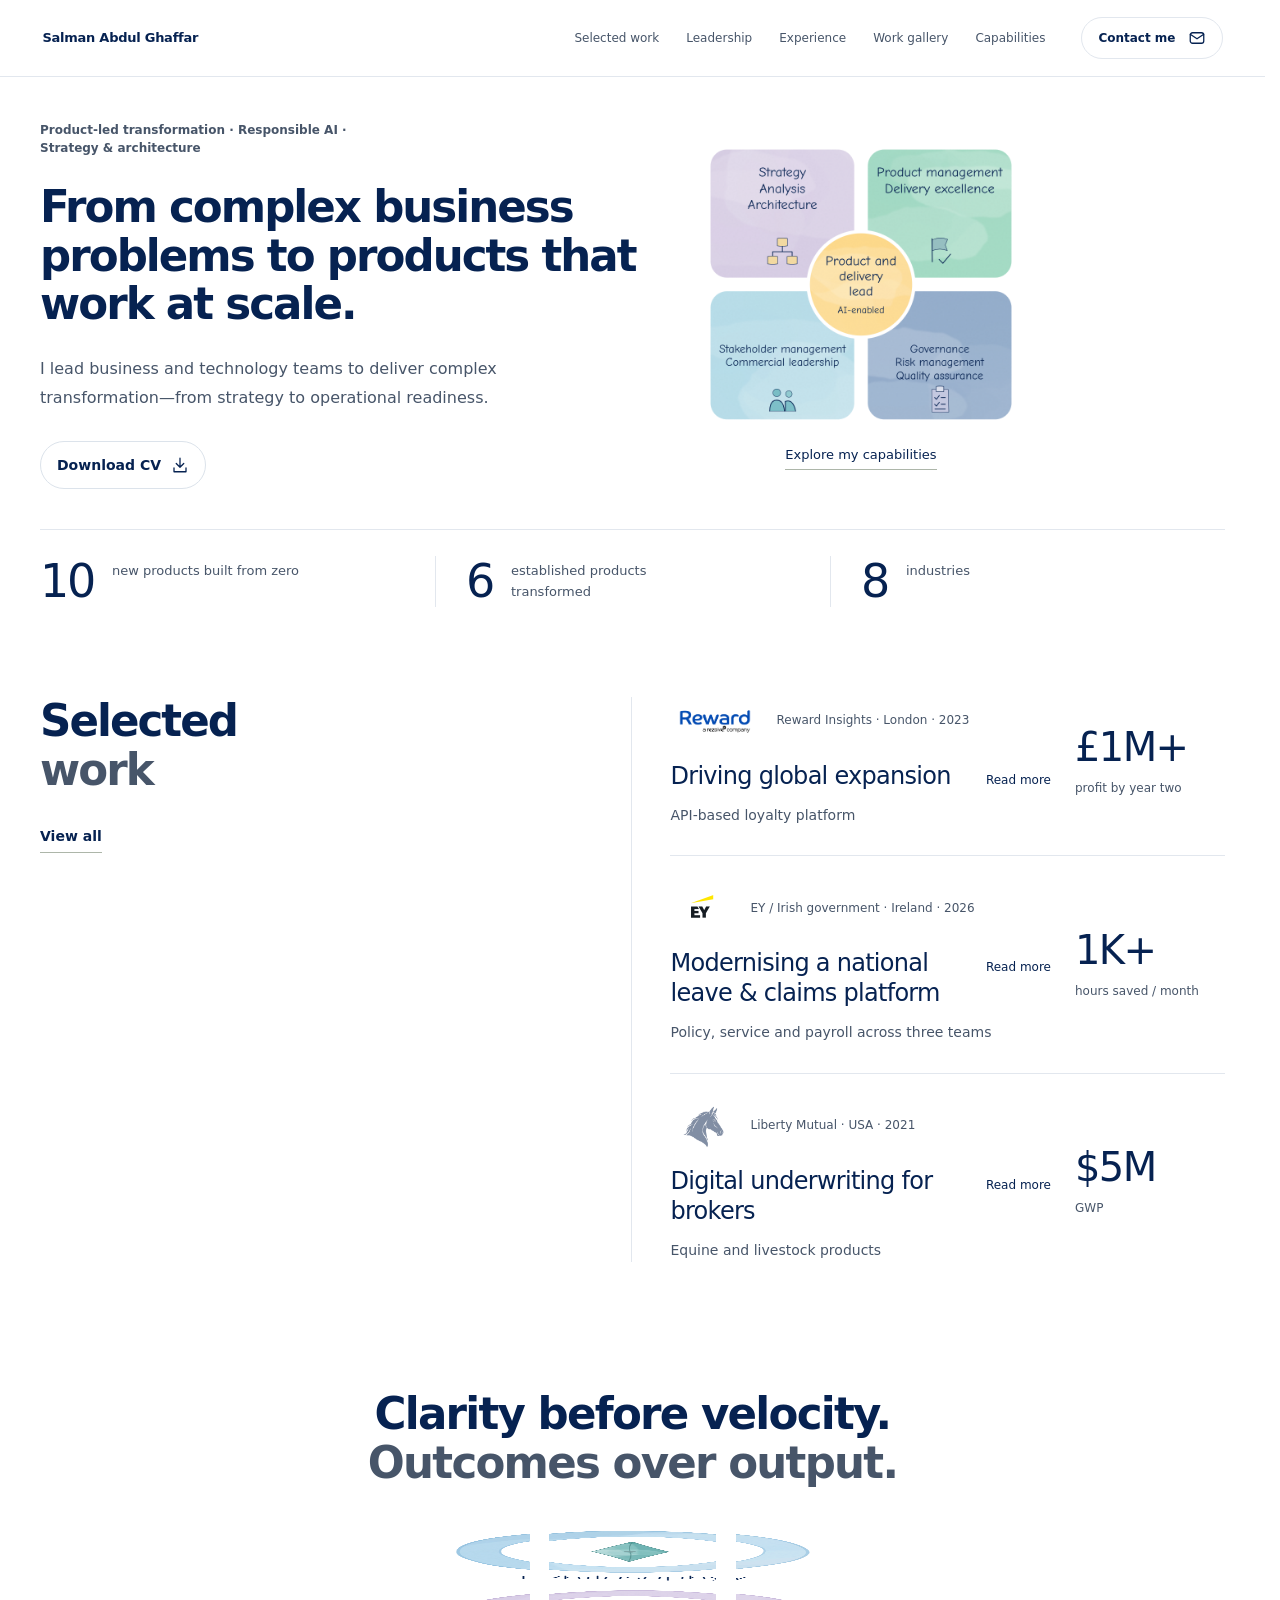
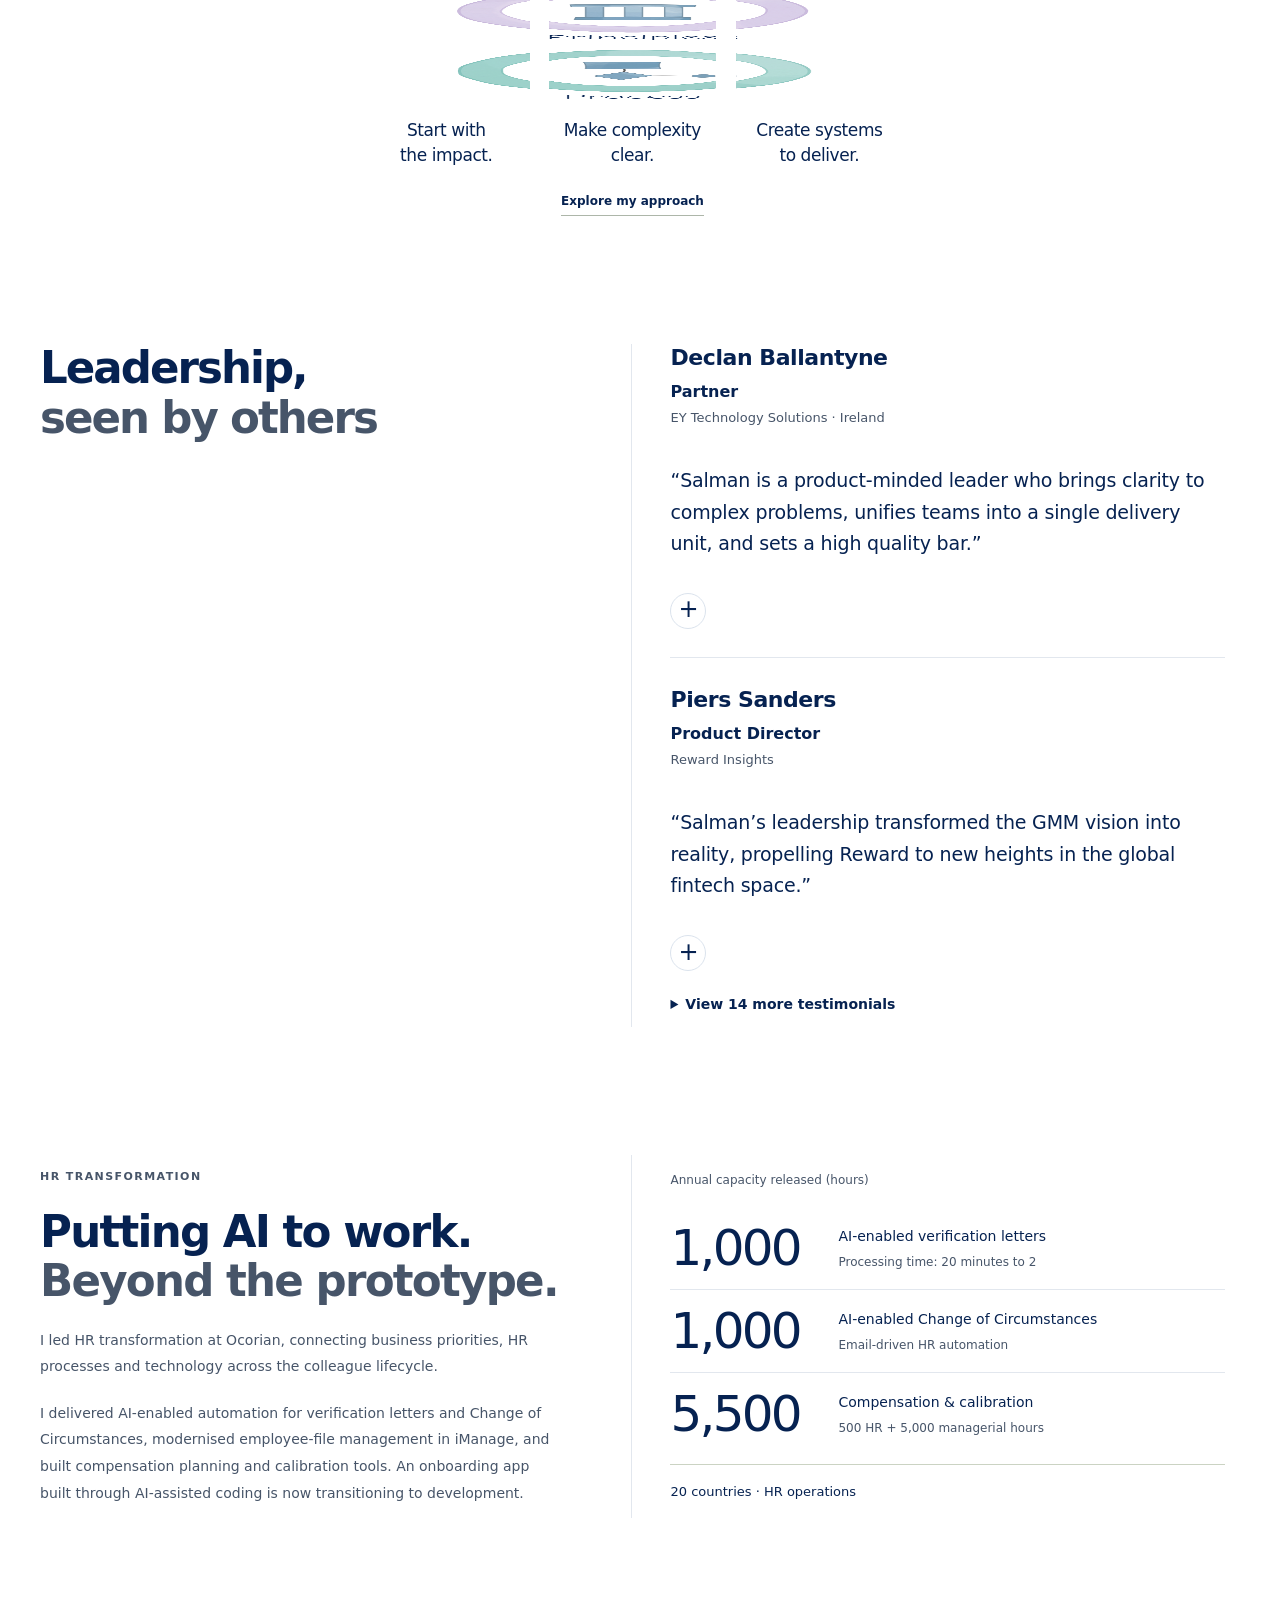
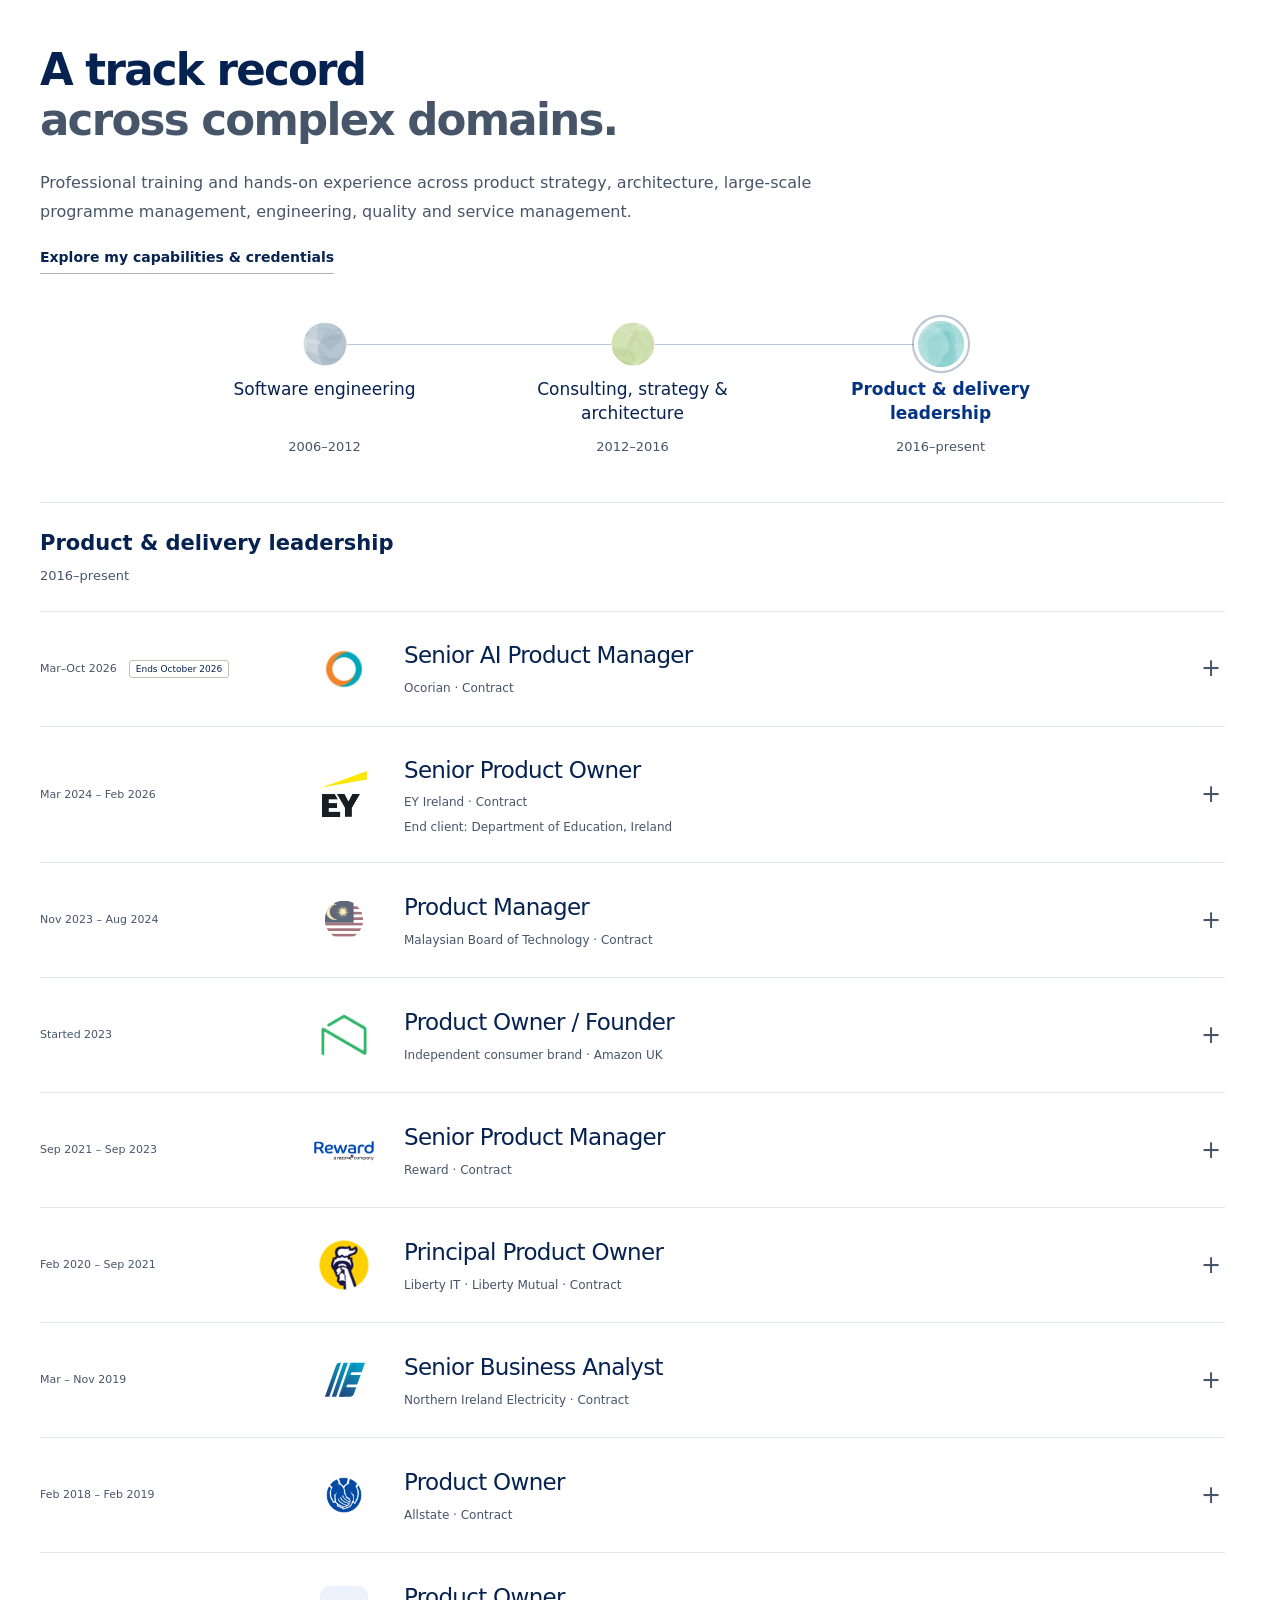
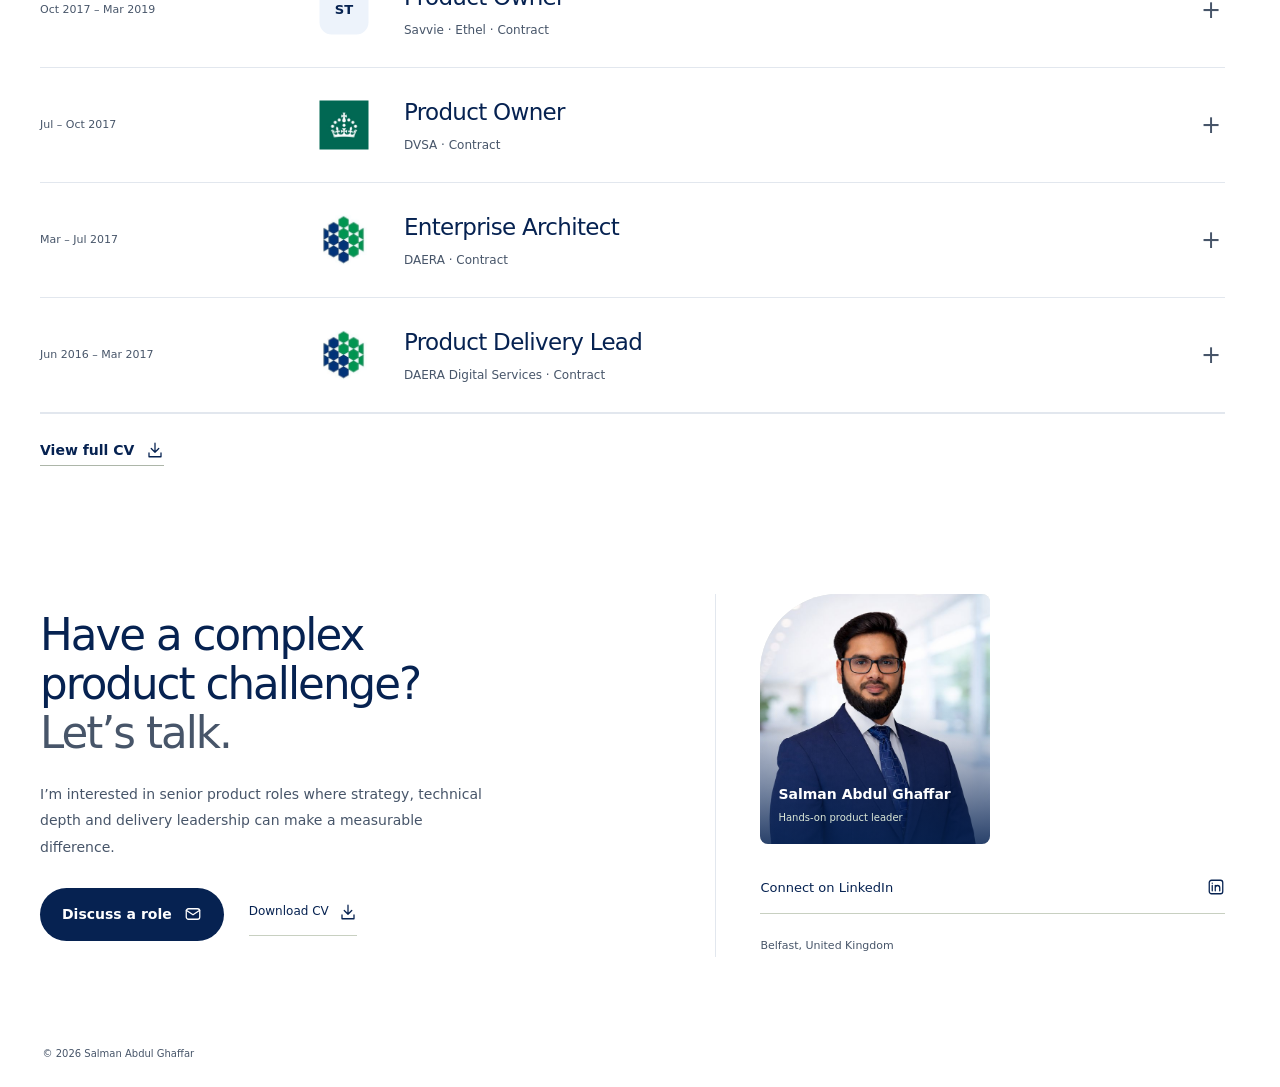
==== commit b4c00b5c: "Publish restrained section entrances and smaller Reward diagram" ====
--- a/index.html
+++ b/index.html
@@ -1,15 +1,16 @@
 <!doctype html>
 <html lang="en"><head>
 <meta charset="utf-8"><meta name="viewport" content="width=device-width, initial-scale=1">
-<title>Salman Abdul Ghaffar — Hands-on Product Leader</title><meta name="description" content="Product strategy, architecture and delivery leadership. Explore five case studies and experience across eight industries.">
+<title>Salman Abdul Ghaffar — Product-led Transformation Leader</title><meta name="description" content="Product strategy, architecture and delivery leadership. Explore six case studies and experience across eight industries.">
 <link rel="canonical" href="https://salman.prodmap.co.uk/">
 <link rel="icon" href="assets/favicon.svg" type="image/svg+xml">
 <meta property="og:type" content="website"><meta property="og:site_name" content="Salman Abdul Ghaffar">
-<meta property="og:title" content="Salman Abdul Ghaffar — Hands-on Product Leader"><meta property="og:description" content="Product strategy, architecture and delivery leadership. Explore five case studies and experience across eight industries."><meta property="og:url" content="https://salman.prodmap.co.uk/">
+<meta property="og:title" content="Salman Abdul Ghaffar — Product-led Transformation Leader"><meta property="og:description" content="Product strategy, architecture and delivery leadership. Explore six case studies and experience across eight industries."><meta property="og:url" content="https://salman.prodmap.co.uk/">
 <meta property="og:image" content="https://salman.prodmap.co.uk/assets/og-image.png"><meta property="og:image:alt" content="Salman Abdul Ghaffar — Product leadership">
-<meta name="twitter:card" content="summary_large_image"><meta name="twitter:title" content="Salman Abdul Ghaffar — Hands-on Product Leader"><meta name="twitter:description" content="Product strategy, architecture and delivery leadership. Explore five case studies and experience across eight industries."><meta name="twitter:image" content="https://salman.prodmap.co.uk/assets/og-image.png">
+<meta name="twitter:card" content="summary_large_image"><meta name="twitter:title" content="Salman Abdul Ghaffar — Product-led Transformation Leader"><meta name="twitter:description" content="Product strategy, architecture and delivery leadership. Explore six case studies and experience across eight industries."><meta name="twitter:image" content="https://salman.prodmap.co.uk/assets/og-image.png">
 <script type="application/ld+json">{"@context":"https://schema.org","@type":"ProfilePage","url":"https://salman.prodmap.co.uk/","mainEntity":{"@type":"Person","@id":"https://salman.prodmap.co.uk/#salman","name":"Salman Abdul Ghaffar","url":"https://salman.prodmap.co.uk/","sameAs":["https://www.linkedin.com/in/pmsalman/"]}}</script>
-<link rel="stylesheet" href="assets/styles.css"><link rel="stylesheet" href="assets/approach.css"><link rel="stylesheet" href="assets/simplify-89abace27ddd.css">
+<link rel="stylesheet" href="assets/styles.css"><link rel="stylesheet" href="assets/approach.css"><link rel="stylesheet" href="assets/simplify-df1e06bb547d.css">
+<link rel="stylesheet" href="assets/animator-handoff-3da0fcca8a47.css">
 </head><body data-page="home" data-prerendered="true">
 <a class="skip-link" href="#main-content">Skip to content</a><aside class="rail" aria-label="Site navigation"><div class="header-inner"><a class="identity" href="#top" aria-label="Salman Abdul Ghaffar, home"><span class="identity-name">Salman Abdul Ghaffar</span></a><nav aria-label="Main navigation"><a href="#work" >Selected work</a><a href="#approach" >Leadership</a><a href="#changelog">Experience</a><a href="gallery-preview.html">Work gallery</a><a href="specs.html" >Capabilities</a></nav><a class="header-contact" href="#contact">Contact me <svg class="action-icon" viewBox="0 0 24 24" fill="none" stroke="currentColor" stroke-width="1.7" stroke-linecap="round" stroke-linejoin="round" aria-hidden="true" focusable="false"><rect x="3" y="5" width="18" height="14" rx="3"/><path d="m3 7 9 6 9-6"/></svg></a><button class="menu-toggle" aria-label="Open navigation" aria-expanded="false" aria-controls="mobile-menu"><span></span><span></span></button></div><nav id="mobile-menu" class="mobile-menu" aria-label="Mobile navigation" hidden><a href="#work">Selected work</a><a href="#approach" >Leadership</a><a href="#changelog">Experience</a><a href="gallery-preview.html">Work gallery</a><a href="specs.html">Capabilities</a><a href="#contact">Contact</a></nav></aside>
 <main id="main-content" tabindex="-1">
@@ -30,5 +31,5 @@
   <section class="experience" id="changelog"><div class="wrap"><div class="section-heading"><div><h2>A track record<br><em>across complex domains.</em></h2><p class="experience-breadth">Professional training and hands-on experience across product strategy, architecture, large-scale programme management, engineering, quality and service management.</p><a class="quiet-link experience-capabilities-link" href="specs.html">Explore my capabilities &amp; credentials</a></div></div><figure class="career-journey-visual"><div class="career-journey-interactive career-three-stage" role="tablist" aria-label="Career stages"><button type="button" class="career-milestone career-stage-1" role="tab" id="experience-foundations-tab" aria-selected="false" tabindex="-1" data-career-target="experience-foundations" aria-controls="experience-foundations"><span class="career-stage-dot" aria-hidden="true"></span><span class="career-stage-title">Software engineering</span><span class="career-stage-date">2006–2012</span></button><button type="button" class="career-milestone career-stage-2" role="tab" id="experience-consulting-tab" aria-selected="false" tabindex="-1" data-career-target="experience-consulting" aria-controls="experience-consulting"><span class="career-stage-dot" aria-hidden="true"></span><span class="career-stage-title">Consulting, strategy & architecture</span><span class="career-stage-date">2012–2016</span></button><button type="button" class="career-milestone career-stage-3" role="tab" id="experience-product-tab" aria-selected="true" tabindex="0" data-career-target="experience-product" aria-controls="experience-product"><span class="career-stage-dot" aria-hidden="true"></span><span class="career-stage-title">Product & delivery leadership</span><span class="career-stage-date">2016–present</span></button></div></figure><section class="career-group" id="experience-product" role="tabpanel" tabindex="0" aria-labelledby="experience-product-tab" ><span id="experience-ai" aria-hidden="true"></span><div class="career-group-heading"><span><b>Product & delivery leadership</b><small>2016–present</small></span></div><div class="experience-list"><details class="experience-row"><summary><span class="experience-date">Mar–Oct 2026<small>Ends October 2026</small></span><span class="experience-identity"><span class="experience-logo-slot"><span class="experience-mark "><img src="assets/logos/ocorian_logo.jpg" alt="" width="56" height="56" loading="lazy"></span></span><span class="experience-position"><b>Senior AI Product Manager</b><span>Ocorian · Contract</span></span></span><span class="experience-toggle" aria-hidden="true">+</span></summary><div class="experience-detail"><p>Led HR transformation across 20 countries, combining product leadership, business analysis, service design and solution architecture to build a connected colleague-lifecycle platform.</p><ul class="experience-evidence"><li>Reported to the CIO and partnered with the Head of HR Operations and global HR leadership at Ocorian, a global fund, corporate and private client services provider.</li></ul><div class="experience-engagements"><details class="experience-engagement experience-topic"><summary><span class="engagement-identity"><b>Verification letters</b></span><span class="engagement-toggle" aria-hidden="true">+</span></summary><div class="engagement-detail"><ul class="experience-evidence"><li>Delivered AI-enabled verification-letter generation automation, reducing processing time from 20 minutes to 2 minutes and releasing 1,000 hours of annual capacity.</li><li>Automated incoming-email routing and workflow creation, selected the relevant letter template and populated employee details, retrieving additional information from BambooHR when needed.</li><li>Kept human review and approval before integrations sent or filed the letter as required. Supported requests included employment confirmations and bank reference letters.</li></ul></div></details><details class="experience-engagement experience-topic"><summary><span class="engagement-identity"><b>Change of Circumstances</b></span><span class="engagement-toggle" aria-hidden="true">+</span></summary><div class="engagement-detail"><ul class="experience-evidence"><li>Delivered AI-enabled Change of Circumstances automation with human review. Realised annual capacity benefit: 1,000 hours.</li><li>Prototyped the user experience and gathered early user feedback before production development. Developed and delivered training on AI and the Change of Circumstances solution.</li><li>Structured an incremental roadmap from single and multiple requests to AI email classification, workflow creation and thread tracking, followed by BambooHR employee-data updates, duplicate-request tracking, DocuSign signatures and automatic document storage. Retained human review throughout the design.</li></ul></div></details><details class="experience-engagement experience-topic"><summary><span class="engagement-identity"><b>iManage & employee files</b></span><span class="engagement-toggle" aria-hidden="true">+</span></summary><div class="engagement-detail"><ul class="experience-evidence"><li>Led employee-file transformation across 2,000+ legacy records in iManage, covering reconciliation, migration, metadata, folder structures, role-based access control and integration design.</li><li>Automated employee-file creation for new joiners as part of the onboarding journey.</li></ul></div></details><details class="experience-engagement experience-topic"><summary><span class="engagement-identity"><b>Compensation planning & calibration</b></span><span class="engagement-toggle" aria-hidden="true">+</span></summary><div class="engagement-detail"><ul class="experience-evidence"><li>Built and delivered compensation planning and calibration tools through AI-assisted coding (vibe coding) using Microsoft Copilot, releasing 500 HR hours and 5,000 managerial hours of annual capacity.</li></ul></div></details><details class="experience-engagement experience-topic"><summary><span class="engagement-identity"><b>Onboarding</b></span><span class="engagement-toggle" aria-hidden="true">+</span></summary><div class="engagement-detail"><ul class="experience-evidence"><li>Designed and built an end-to-end onboarding application through AI-assisted coding, connecting recruitment, candidate review, SmartRecruiters, BambooHR, iManage, Veremark, communications and colleague-readiness activities.</li><li>Iterated the application approximately 30 times to validate requirements with business and engineering teams. The application is now transitioning to the development team.</li><li>Designed the journey modularly, enabling a pivot when planned SmartRecruiters functionality became unavailable without redesigning downstream steps. Created reusable rules and onboarding documentation, including payroll information across 20 jurisdictions.</li></ul></div></details><details class="experience-engagement experience-topic"><summary><span class="engagement-identity"><b>Strategy & investment</b></span><span class="engagement-toggle" aria-hidden="true">+</span></summary><div class="engagement-detail"><ul class="experience-evidence"><li>Shaped problems early in the engagement and established traceability from organisational priorities to HR objectives and product decisions. Compliance by design and an unrivalled colleague experience were guiding objectives.</li><li>Reframed individual process automation around the full colleague lifecycle and a reusable HR Operations platform. Created the vision for Platform-I, with modular foundations for onboarding, probation and offboarding.</li><li>Developed business cases with the Head of HR Operations, including probation and performance management, and a benefits-led roadmap distinguishing realised, expected and forecast value against investment, risk and reusable capability.</li><li>Provided executive visibility of roadmap, investment, risks, capacity, benefits and ROI; managed the allocated budget and development-resource allocation for a Mauritius-based team.</li><li>Captured and categorised 45+ Next Matter platform limitations, including CI/CD, versioning and form-design constraints. Encouraged team contributions and used this shared evidence to improve supplier accountability and influence its roadmap.</li><li>Identified a lower-cost DocuSign integration approach through Workato, with indicative per-signature costs of approximately $0.05 rather than $6.</li></ul></div></details><details class="experience-engagement experience-topic"><summary><span class="engagement-identity"><b>Delivery, adoption & governance</b></span><span class="engagement-toggle" aria-hidden="true">+</span></summary><div class="engagement-detail"><ul class="experience-evidence"><li>Combined product leadership, business analysis, service design, solution architecture, Scrum Master and project-management responsibilities, translating problems into prototypes, requirements and sprint objectives.</li><li>Used GenAI, RAG, prompt chaining and orchestration to develop incremental HR solutions, using AI as a transitional layer while deterministic systems were developed and retaining the existing HR email channel during migration.</li><li>Protected engineering focus, managed blockers and delivery trade-offs, and coordinated business, engineering and platform teams.</li><li>Managed delivery dependencies across development and test environments, access, credentials, SmartRecruiters, DocuSign and iManage. Aligned HR, testing and administration stakeholders on test and production environments; raised change requests and represented releases at the Change Advisory Board.</li><li>Introduced shift-left testing using representative anonymised production scenarios and test data, including HR emails for Change of Circumstances testing and AI-model evaluation. Managed user acceptance testing (UAT) for HR transformation delivery.</li><li>Engagement scheduled to conclude at the end of October 2026 following an organisational restructure and programme closure.</li><li>Technology & tools: OpenAI, Microsoft Copilot, Workato, Power Automate, Next Matter, BambooHR, SmartRecruiters, DocuSign, iManage, Veremark and custom applications.</li></ul></div></details></div></div></details><details class="experience-row"><summary><span class="experience-date">Mar 2024 – Feb 2026</span><span class="experience-identity"><span class="experience-logo-slot"><span class="experience-mark "><img src="assets/logos/ey-supplied-v001.webp" alt="" width="56" height="56" loading="lazy"></span></span><span class="experience-position"><b>Senior Product Owner</b><span>EY Ireland · Contract</span><small class="experience-end-client">End client: Department of Education, Ireland</small></span></span><span class="experience-toggle" aria-hidden="true">+</span></summary><div class="experience-detail"><p>Product Owner across 3 delivery teams on OLCS — national platform serving 90,000+ teachers, ~4,000 schools, and 20,000+ school users, managing statutory leave and payroll workflows in highly regulated environment.</p><ul class="experience-evidence"><li>End client: Department of Education, Ireland. Provided Senior Product Owner services as part of the EY Ireland consulting team on OLCS modernisation.</li><li>EY is a global leader in assurance, tax, and advisory services, helping clients drive growth and navigate complex challenges.</li><li>Reported to EY Partner, owned roadmap integrity, risk reporting, and executive progress reviews for a regulated public-sector transformation.</li><li>Converted undocumented legacy logic (policy, tribal knowledge, system behaviour) into structured, testable business rules, accelerating development and testing.</li><li>Increased velocity ~5 to 30 story points by enforcing backlog prioritisation, dependency management, and outcome-focused delivery.</li><li>Introduced risk and progress overlay mapping on story maps to expose cross-team dependencies and unblock gridlock; shifted executive discussions from blame-driven to solution-led decisions.</li><li>Leveraged flow metrics to influence senior EY and Ministry leadership; secured programme transition from Scrum to Kanban, improving predictability and cycle-time.</li><li>Embedded GDPR-by-design controls (RBAC, auditability, data minimisation, encryption safeguards) into requirements; strengthened compliance for high-risk data.</li><li>Entrusted with 2 additional teams. Contract extended multiple times based on measurable impact.</li><li>Conceived and piloted Generative AI early-warning system to flag high-risk leave submissions; reduced claim rejection rates by ~50%, preventing payroll disruption and operational failure.</li><li>Re-engineered multiple fragile legacy workflows and unlocked 1,000+ operational hours a month in savings across the programme while preserving core database integrity.</li><li>Technology & tools: Azure cloud, MFA, SSO, MUI, Figma, Visio, GitHub.</li></ul><a class="quiet-link" href="case-olcs.html">Read the case study</a></div></details><details class="experience-row"><summary><span class="experience-date">Nov 2023 – Aug 2024</span><span class="experience-identity"><span class="experience-logo-slot"><span class="experience-mark experience-mark-mbot"><img src="assets/logos/malaysia-rounded-v002.svg" alt="" width="56" height="56" loading="lazy"></span></span><span class="experience-position"><b>Product Manager</b><span>Malaysian Board of Technology · Contract</span></span></span><span class="experience-toggle" aria-hidden="true">+</span></summary><div class="experience-detail"><p>Brought in initially to support sales, then subsequently appointed to lead product discovery and delivery.</p><ul class="experience-evidence"><li>MBOT is a government-funded professional body responsible for regulating and recognising technologists, undertaking a programme to modernise its member recognition platform and associated business processes.</li><li>Led product discovery, defining vision, objectives, and core user segments.</li><li>Established the stakeholder engagement and governance approach across regulatory and operational groups.</li><li>Elicited and prioritised functional & non-functional requirements, creating and managing the product backlog.</li><li>Defined KPIs and success measures to track adoption, delivery performance, and operational impact.</li><li>Led end-to-end product delivery, achieving on-time launch of the online application and mobile app with an 80% increase in engagement.</li><li>Managed a globally distributed team spanning Egypt, India, Iran, Nigeria, Malaysia, and Pakistan across multiple time zones.</li></ul></div></details><details class="experience-row"><summary><span class="experience-date">Started 2023</span><span class="experience-identity"><span class="experience-logo-slot"><span class="experience-mark "><img src="assets/logos/amazon.jpg" alt="" width="56" height="56" loading="lazy"></span></span><span class="experience-position"><b>Product Owner / Founder</b><span>Independent consumer brand · Amazon UK</span></span></span><span class="experience-toggle" aria-hidden="true">+</span></summary><div class="experience-detail"><p>Built and launched a consumer brand sold through Amazon UK.</p><ul class="experience-evidence"><li>Owned brand identity, product design, packaging and compliance; achieved a 4.8-star customer rating.</li><li>Used competitor, keyword and customer analysis to define positioning and the product roadmap.</li><li>Optimised advertising and conversion through A/B testing and keyword targeting, tracking sales rank, click-through rate and conversion.</li><li>Directed designers and creative output, including marketing copy, A+ content and listing assets.</li></ul></div></details><details class="experience-row"><summary><span class="experience-date">Sep 2021 – Sep 2023</span><span class="experience-identity"><span class="experience-logo-slot"><span class="experience-mark "><img src="assets/logos/reward-transparent-v001.webp" alt="" width="56" height="56" loading="lazy"></span></span><span class="experience-position"><b>Senior Product Manager</b><span>Reward · Contract</span></span></span><span class="experience-toggle" aria-hidden="true">+</span></summary><div class="experience-detail"><p>Led the Global Merchant Marketplace (GMM) platform from concept to launch and scaled globally.</p><ul class="experience-evidence"><li>Reward, a global fintech company, partners with banks and retailers to enhance customer engagement. The company aimed to expand into global markets by developing an analytics-backed and API-based loyalty platform as a service (PaaS).</li><li>Directed platform vision, roadmap, and OKRs to align product execution with enterprise strategy and scalable growth.</li><li>Led the development of frameworks for product discovery, governance, and operational acceptance testing.</li><li>Ensured compliance with industry standards (PCI-DSS & GDPR) and KSA/UAE specific requirements.</li><li>Defined and managed the product backlog, attended daily scrum meetings, led sprint reviews.</li><li>With a cross-functional scrum team, transformed GMM concept into B2B2C mobile app platform within six months.</li><li>Collected customer feedback using prototypes and engagement metrics to ensure end-to-end mobile journey remains user-centric.</li><li>Designed a unified data model for multi-tenancy, enabling separate internal deployments and data warehouses.</li><li>Collaborated with data operations to establish data pipelines and defined/tracked KPIs for the platform.</li><li>Analysed offer redemption data to drive actionable insights, shaping offer strategies and the roadmap.</li><li>Collected refund data, optimised the refund algorithm, reducing system gaming risk by an additional 50%.</li><li>Launched cross-border, multi-language capability across 20+ countries, whilst de-risking finance and retail invoicing through automated commission and FX validation.</li><li>Aligning with the industry trends, differentiated the product through real-time cashback and SDK, securing a competitive victory for a major UK digital bank, Monzo.</li><li>Transformed the servicing capability through innovating an internal service management target operating model.</li><li>The new operating model was underpinned by a servicing system fully integrated with the internal content management system (CMS) and external banks via APIs.</li><li>New operating model enabled efficient customer query management, delivering internal cost savings of over £150K per year per bank partnership, and enabled an additional revenue stream.</li><li>Innovated “Smart resolutions” for cashback-related queries, automating disqualification reasons, leading to an 80% reduction in customer queries and exceptional user experience on mobile applications.</li><li>Developed and implemented a profit and loss model and pricing strategy, based on product offerings.</li><li>Partnered with senior leaders at First Abu Dhabi Bank (UAE) & Warba Bank (Kuwait); led SIT & UAT and OAT, ensuring smooth adoption of the product.</li><li>Achieved break-even in the first year, followed by million+ profits in the second year.</li><li>Technology & tools: AWS Lambda and Athena, Okta, .NET, SQL Server, Lucidchart, Swagger, Testmo, JIRA, Datadog, Confluence, GitHub, Figma and Tableau.</li></ul><div class="experience-engagements"><details class="experience-engagement"><summary><span class="engagement-mark"><span aria-hidden="true">Ma</span></span><span class="engagement-identity"><b>Market Impact</b><span>Market Impact</span></span><span class="engagement-toggle" aria-hidden="true">+</span></summary><div class="engagement-detail"><ul class="experience-evidence"><li>Targeted retail offers achieved a 30% increase in customer engagement and a 15% rise in card usage for partner banks. This competitive advantage stems from real-time cashback at the point of sale (POS) through seamless integration with the bank’s payment system.</li><li>Created an onboarding plan that streamlined the process, reducing time-to-market from 6 months to 10 weeks.</li><li>Assisted in onboarding local and global banks with a million-plus customer base.</li><li>Partnered with the regional director to establish a strategic partnership between Reward & VISA.</li><li>Partnered internally to manage the contract negotiations with major banks, leading to successful agreements with major local and global banks including Monzo and Qatar National Bank.</li><li>Led the product workstream in enterprise pre-sales engagements, resolving complex architectural and regulatory challenges to strengthen deal progression.</li><li>Led product positioning with marketing, sharpening value articulation to improve enterprise win rates and market traction.</li></ul></div></details></div><a class="quiet-link" href="case-reward-gmm.html">Read the case study</a><a class="quiet-link" href="case-service-hive.html">Read the case study</a></div></details><details class="experience-row"><summary><span class="experience-date">Feb 2020 – Sep 2021</span><span class="experience-identity"><span class="experience-logo-slot"><span class="experience-mark "><img src="assets/logos/liberty-mutual-rounded-v001.png" alt="" width="56" height="56" loading="lazy"></span></span><span class="experience-position"><b>Principal Product Owner</b><span>Liberty IT · Liberty Mutual · Contract</span></span></span><span class="experience-toggle" aria-hidden="true">+</span></summary><div class="experience-detail"><p>Led the design and development of equine and livestock underwriting products from concept to launch.</p><ul class="experience-evidence"><li>Liberty Mutual Insurance, a Fortune 100 company, boasts a $39B+ revenue and a global presence.</li><li>Led product development and digital transformation in highly regulated environment.</li><li>Built strong relationships with stakeholders and negotiated timelines, estimates, benefits, and risks.</li><li>Collaborated with cross-functional teams in engineering (XP), design (UX/UI), and business to create, prioritize, and deliver the product roadmap and backlog.</li><li>Partnered with user expert for UX design, user research and acceptance testing.</li><li>Gathered regular feedback through demos and influenced business thinking/decision-making.</li><li>Coached business on multiple feature prioritisation techniques and established theme scoring.</li><li>Taking initiatives, performed continuous discovery to define and refine product vision, business goals, metrics, user personas, empathy maps, service blueprint, customer journey & revenue streams.</li><li>Designed flexible data and application model, allowing smooth application workflow management.</li><li>Analysed underwriting rules, crafted product requirements which delighted the client.</li><li>Provided delivery leadership and meticulously organised and managed dependencies.</li><li>Fully leveraged automatic document generation to reduce customer waiting times, automating invoice generation, policy generation and payment schedules.</li><li>Monitored conversion rates/revenue to take corrective actions.</li><li>Cultivated a culture of transparency, inspection and adaptation through mentoring and coaching.</li><li>The team became an “Exemplar team” within the organisation, winning CIO awards for product excellence.</li><li>Technology & tools: AWS serverless, Angular, DynamoDB, Mural, Pivotal Tracker, InVision, Confluence & Heap.</li></ul><div class="experience-engagements"><details class="experience-engagement"><summary><span class="engagement-mark"><span aria-hidden="true">Ma</span></span><span class="engagement-identity"><b>Market Impact</b><span>Market Impact</span></span><span class="engagement-toggle" aria-hidden="true">+</span></summary><div class="engagement-detail"><ul class="experience-evidence"><li>Delivered internal equine underwriting product within 6 months. Followed by release to external brokers including quick quote mobile app.</li><li>Achieved a 75% reduction in application processing times, 98% reduction in document generation time and enabled the business to roll out the product to thousands of brokers across the US, yielding double-digit growth in the first quarter post-deployment.</li><li>Over three million of business written within 3 months of product launch.</li></ul></div></details></div><a class="quiet-link" href="case-liberty-equine.html">Read the case study</a></div></details><details class="experience-row"><summary><span class="experience-date">Mar – Nov 2019</span><span class="experience-identity"><span class="experience-logo-slot"><span class="experience-mark "><img src="assets/logos/nie-symbol-v001.svg" alt="" width="56" height="56" loading="lazy"></span></span><span class="experience-position"><b>Senior Business Analyst</b><span>Northern Ireland Electricity · Contract</span></span></span><span class="experience-toggle" aria-hidden="true">+</span></summary><div class="experience-detail"><p>Consulted at NIE, building a ground-up business process improvement capability.</p><ul class="experience-evidence"><li>NIE, managing Northern Ireland’s electricity infrastructure, pursued business transformation in the regulatory period.</li><li>Led the formulation of a systematic business transformation framework (DMAIC based).</li><li>Negotiated the framework with the NIE board of directors, influencing the highest level of the organisation.</li><li>Acquired board approval for funding execution phase.</li><li>Partnered with a project manager, formed a team of 3 BAs and led parallel workstreams across Finance, Assets and Property management.</li><li>Partnered with the programme director, established a prioritisation framework based on NIE values and goals.</li><li>Conducted workshops with wider stakeholders and ranked business processes based on criticality & efficiency.</li><li>Coached programme team on business process modelling (BPMN), value chain, and process cycle efficiency.</li><li>Led the creation of tech/business architecture viewpoints to aid IT strategic planning.</li><li>Led the documentation of as-is/to-be business processes and capabilities, applications modules, KPIs, process metrics, cycle efficiency, value/non-value-added tasks to identify existing issues.</li><li>Performed root cause analysis.</li><li>Propelled enhancement suggestions through analytics, SAP improvements, automation, and market trends.</li><li>Presented visualisations of key findings to the C-suite.</li><li>Categorised and ranked transformation requirements for strategic business planning.</li><li>Defined process governance framework and advocated culture change.</li><li>The programme identified multi-million pounds of efficiencies and over ten business transformation opportunities.</li><li>Technology: SAP, Maximo, Visio, Power BI.</li></ul></div></details><details class="experience-row"><summary><span class="experience-date">Feb 2018 – Feb 2019</span><span class="experience-identity"><span class="experience-logo-slot"><span class="experience-mark "><img src="assets/logos/allstate-updated-v001.png" alt="" width="56" height="56" loading="lazy"></span></span><span class="experience-position"><b>Product Owner</b><span>Allstate · Contract</span></span></span><span class="experience-toggle" aria-hidden="true">+</span></summary><div class="experience-detail"><p>Provided Product leadership for a high-stakes, time-sensitive transformation programme.</p><ul class="experience-evidence"><li>Allstate Insurance, a Fortune 100 company with $39+ billion revenue, globally launched the Digital Claims Programme using SAFe to accelerate claim processing for 16,000 users, achieving annual cost savings of over $10 million.</li><li>Partnered with the claims business to comprehend desired outcomes.</li><li>Created and managed product roadmap and the backlog.</li><li>Defined, presented, and negotiated team-level PI objectives within the SAFe framework.</li><li>Conducted workshops involving the business, EA, DevOps, development, testing, SMEs, and vendors.</li><li>Shaped business and system integration landscapes, focusing on user-journey-based integration requirements.</li><li>Employed independent judgment to identify and manage internal/external stakeholders.</li><li>Modelled as-is / to-be business processes for end-to-end claims handling, tailored to the target audience.</li><li>Led the delivery of complex features for each Programme Increment (PI).</li><li>Identified, mitigated, and escalated delivery risks.</li><li>Monitored and measured KPIs for deployed features.</li><li>Led the resolution of integration and performance issues related to ETL using Ab Initio, involving technical analysis and collaboration with various teams and vendors.</li><li>Created documentation using rich pictures, storyboards, data flow/sequence diagrams, and mind mapping.</li><li>Led performance testing, production support, and defect triage.</li><li>Served as a role model, motivating team members to strive for excellence.</li><li>Technology & tools: Tibco, .NET, Ab Initio, Confluence and JIRA.</li><li>Provided programme integration architecture alongside product ownership, aligning business and enterprise architecture strategies and analysing non-functional requirements.</li></ul></div></details><details class="experience-row"><summary><span class="experience-date">Oct 2017 – Mar 2019</span><span class="experience-identity"><span class="experience-logo-slot"><span class="experience-mark experience-initials" aria-hidden="true">ST</span></span><span class="experience-position"><b>Product Owner</b><span>Savvie · Ethel · Contract</span></span></span><span class="experience-toggle" aria-hidden="true">+</span></summary><div class="experience-detail"><p>Developed Savvie’s financial advice product and transformed Ethel’s existing product, supporting both startups with product and Agile delivery.</p><ul class="experience-evidence"><li>Defined vision and objectives (VMOST). Conducted user research and executed competitor and SWOT analysis.</li><li>Formulated the business model employing the Business Model Canvas.</li><li>Secured proof of concept funding and managed the project.</li><li>Using design thinking techniques, created empathy maps, user personas, value proposition canvas, jobs to be done, problem definition, service blueprint and customer journeys.</li><li>Created product backlog and roadmap, themes, epics, and user stories.</li><li>Introduced lean and agile ways of working within the team.</li><li>Modelled data and designed application architecture.</li><li>Technology & tools: .NET, Confluence, Trello, and JIRA.</li></ul></div></details><details class="experience-row"><summary><span class="experience-date">Jul – Oct 2017</span><span class="experience-identity"><span class="experience-logo-slot"><span class="experience-mark "><img src="assets/logos/dvla dvsa.jpg" alt="" width="56" height="56" loading="lazy"></span></span><span class="experience-position"><b>Product Owner</b><span>DVSA · Contract</span></span></span><span class="experience-toggle" aria-hidden="true">+</span></summary><div class="experience-detail"><p>As part of the discovery team, led Product and Business Architecture streams, adhering to the GDS guidelines.</p><ul class="experience-evidence"><li>DVSA, an executive agency under the UK Department for Transport, aimed to transform the Driver’s theory test service to achieve annual savings exceeding £10 million, serving over 1.2 million customers annually.</li><li>Identified, engaged, and managed senior stakeholders in a multi-vendor environment.</li><li>Partnered with the department heads for as-is business process analysis.</li><li>Identified pain points, future aspirations, and alignment with the vision.</li><li>Analysed capabilities: Test Content, Counter fraud, Policy, Legislation, Learning, Publications, Innovation, Contact centre operations, Contracts management, Corporate reputation, Finance, and DVA Northern Ireland.</li><li>Techniques used: interviews, rich pictures, process flow diagrams and business activity modelling.</li><li>Defined user segments (40+) and key processes (60+).</li><li>Developed hypothesis for improving customer experience.</li><li>Analysed customer complaints/enquiries data to identify improvement opportunities.</li><li>Identified requirements for changing legislation (e.g., digital theory test pass certificate).</li><li>Led creation of user journeys and as-is/to-be service blueprints and business capabilities.</li><li>Negotiated feature prioritisation framework with senior stakeholders.</li><li>Developed product roadmap for the minimum viable product (MVP), Alpha phase and beyond.</li><li>Led the development of product backlog with a team including user researchers, service designers, security experts, data scientists, and solutions architects.</li><li>Collaborated with SMEs on investigating impacts of GDPR and PCI DSS on proposed service.</li><li>Conducted market research to discover and evaluate emerging online proctoring products.</li><li>Tools and technologies: Proprietary systems, microservices, JIRA, Confluence.</li><li>Developed a discovery backlog of 10+ themes and 100+ epics with the multidisciplinary team.</li></ul></div></details><details class="experience-row"><summary><span class="experience-date">Mar – Jul 2017</span><span class="experience-identity"><span class="experience-logo-slot"><span class="experience-mark "><img src="assets/logos/daera logo.jpg" alt="" width="56" height="56" loading="lazy"></span></span><span class="experience-position"><b>Enterprise Architect</b><span>DAERA · Contract</span></span></span><span class="experience-toggle" aria-hidden="true">+</span></summary><div class="experience-detail"><p>Provided consultancy to DSD, to establish enterprise architecture (EA) capability from the ground up.</p><ul class="experience-evidence"><li>DAERA is a ministry in Northern Ireland, responsible for sustainable economy, environment, and rural community.</li><li>Partnered with the director of digital to define EA’s vision, influencing at the highest level.</li><li>Developed an EA capability maturity assessment framework, based on TOGAF.</li><li>Partnered with the heads of departments and assessed the EA maturity across all business capability areas.</li><li>Involved twenty-five senior stakeholders across development, security, infrastructure and operations through interviews and workshops to gather requirements, concerns, and the current state of the EA.</li><li>Defined as-is business, applications, data, and technology architecture.</li><li>Developed high-level target capability, IT governance and application portfolio strategy models.</li><li>Led an audit of the existing application, data & tech landscape and created architecture viewpoints.</li><li>Mapped applications to technology to feed into the technology procurement and retirement roadmap.</li><li>Conducted market research and benchmarked EA tools to address DSD requirements.</li><li>Researched the current trends around the EA, using Gartner and Forrester.</li><li>Developed a five-year roadmap using T-map with six dimensions to achieve mature and sustainable EA capability.</li><li>Tools and technologies: Excel for analytics, PowerPoint.</li></ul></div></details><details class="experience-row"><summary><span class="experience-date">Jun 2016 – Mar 2017</span><span class="experience-identity"><span class="experience-logo-slot"><span class="experience-mark "><img src="assets/logos/daera logo.jpg" alt="" width="56" height="56" loading="lazy"></span></span><span class="experience-position"><b>Product Delivery Lead</b><span>DAERA Digital Services · Contract</span></span></span><span class="experience-toggle" aria-hidden="true">+</span></summary><div class="experience-detail"><p>Led three cross-functional scrum teams across the Master Data Management programme.</p><ul class="experience-evidence"><li>Led the development and delivery plan of over ten interdependent software components.</li><li>Provided delivery estimates and timelines to senior stakeholders including the divisional director.</li><li>Took the teams on a journey of changing mindsets to adopt Lean/Agile practices.</li><li>Provided initial training and ongoing coaching on basic Agile concepts, planning, estimations, stand-ups, retrospectives, burndown, velocity, and evidence-based management.</li><li>Trained product owners to effectively manage the backlog, collective ownership, story mapping and user stories.</li><li>Led releases, deployments, system integration testing, UAT, security and performance testing.</li><li>Partnered with the head of the strategic systems department, devised an Agile maturity framework; assessed the existing level of maturity across teams and established a target maturity level.</li><li>Initiated and led the Product owner’s forum across the DSD, to shape the change in culture.</li><li>Gathered and communicated key delivery metrics to monitor the progress and plan the releases.</li><li>Fostered a culture of transparency, inspection, and adaptation.</li><li>Influenced senior leadership to enact Scrum and empirical product development.</li><li>Tools and technologies: Azure for requirements, JSON-based APIs, .NET, and Azure cloud.</li><li>Allocated resources across teams and led scrum ceremonies, alongside delivery planning, coaching and release leadership.</li></ul></div></details></div></section><section class="career-group" id="experience-consulting" role="tabpanel" tabindex="0" aria-labelledby="experience-consulting-tab" hidden><div class="career-group-heading"><span><b>Consulting, strategy & architecture</b><small>2012–2016</small></span></div><div class="experience-list"><details class="experience-row"><summary><span class="experience-date">Aug 2015 – Jun 2016</span><span class="experience-identity"><span class="experience-logo-slot"><span class="experience-mark "><img src="assets/logos/deloitte-updated-v001.png" alt="" width="56" height="56" loading="lazy"></span></span><span class="experience-position"><b>Senior Consultant</b><span>Deloitte, Strategy and Architecture · Permanent</span></span></span><span class="experience-toggle" aria-hidden="true">+</span></summary><div class="experience-detail"><p>IT strategy, Agile capability development and a global Salesforce analytics product for Eli Lilly.</p><ul class="experience-evidence"><li>Deloitte is a multinational professional services firm offering expertise in audit, consulting, tax, and advisory services. Known for global reach, industry leadership, and innovative solutions.</li><li>Led national Agile learning initiative, which included collaborating with other service lines to offer and deliver training courses. Performed market research, negotiated prices, and managed budgets.</li></ul><div class="experience-engagements"><details class="experience-engagement"><summary><span class="engagement-mark"><img src="assets/logos/choice_housing_association_logo.jpg" alt="" width="44" height="44" loading="lazy"></span><span class="engagement-identity"><b>Senior Business Analyst</b><span>Choice Housing</span></span><span class="engagement-toggle" aria-hidden="true">+</span></summary><div class="engagement-detail"><ul class="experience-evidence"><li>Choice Housing, Northern Ireland’s largest housing association, partnered with Deloitte to develop its IT strategy.</li><li class="experience-role-statement">Role: As a Senior Business Analyst, led client engagement for IT strategy formulation.</li><li>Conducted interviews and workshops with senior executives & management to assess the current Enterprise Architecture capability maturity (business, applications, data analytics, infrastructure).</li><li>Performed IT services capability maturity assessment.</li><li>Assessed suppliers, business, customer requirements and governance.</li><li>Performed market research for latest digital industry trends and identified barriers to innovation.</li><li>Partnered with project manager to shape overall IT strategy.</li></ul></div></details><details class="experience-engagement"><summary><span class="engagement-mark"><img src="assets/logos/eli_lilly_and_company_logo.jpg" alt="" width="44" height="44" loading="lazy"></span><span class="engagement-identity"><b>Product Owner</b><span>Eli Lilly</span></span><span class="engagement-toggle" aria-hidden="true">+</span></summary><div class="engagement-detail"><ul class="experience-evidence"><li>Eli Lilly, a global pharmaceutical company with affiliates in approximately seventeen countries, aimed to enhance analytics by capturing account intelligence through the Salesforce platform.</li><li class="experience-role-statement">Role: As a Product Owner, managed the new product development from concept to successful global launch.</li><li>Gathered requirements from stakeholders and developed user stories and managed product backlog.</li><li>Led data modelling, aligning the business processes, and providing flexibility for global affiliates.</li><li>Negotiated the cost of custom development.</li><li>Managed UAT with senior global stakeholders, including the US-based head of analytics.</li><li>Gathered feedback and incorporated it into the product roadmap.</li><li>Led the data migration from SharePoint into the Salesforce based product.</li><li>Led the offshore Salesforce development team, sprint ceremonies and reporting of sprint performance indicators for Eli Lilly.</li></ul></div></details></div></div></details><details class="experience-row"><summary><span class="experience-date">Nov 2012 – Aug 2015</span><span class="experience-identity"><span class="experience-logo-slot"><span class="experience-mark "><img src="assets/logos/deloitte-updated-v001.png" alt="" width="56" height="56" loading="lazy"></span></span><span class="experience-position"><b>Consultant</b><span>Deloitte, Strategy and Architecture · Permanent</span></span></span><span class="experience-toggle" aria-hidden="true">+</span></summary><div class="experience-detail"><p>Product, architecture and analysis work across secure-card services, analytics, insurance and public-sector procurement.</p><div class="experience-engagements"><details class="experience-engagement"><summary><span class="engagement-mark"><span aria-hidden="true">BD</span></span><span class="engagement-identity"><b>Business development</b><span>Deloitte · business development</span></span><span class="engagement-toggle" aria-hidden="true">+</span></summary><div class="engagement-detail"><ul class="experience-evidence"><li>Undertook a variety of business development roles.</li><li>Supported RFI (Request for Information), Bids, and Pre-Qualification Questionnaires.</li><li>Designed solution architecture for the Law enforcement agency RFI.</li><li>Developed an internal User Story Mapping training course.</li></ul></div></details><details class="experience-engagement"><summary><span class="engagement-mark"><span aria-hidden="true">MA</span></span><span class="engagement-identity"><b>Product Owner · Business Analysis & Test Architecture</b><span>Deloitte · managed analytics</span></span><span class="engagement-toggle" aria-hidden="true">+</span></summary><div class="engagement-detail"><ul class="experience-evidence"><li>Deloitte’s managed analytics initiative offers analytics products as SaaS, supported by a new cloud platform for rapid, flexible hosting of analytics applications and a secure access portal.</li><li class="experience-role-statement">Role: As Product Owner, managed the product development.</li><li>Elicited requirements from a variety of stakeholders, including business security and enterprise risk services.</li><li>Defined user stories and prototyped user interface designs.</li><li>Managed product backlog.</li><li>Alongside product ownership, delivered business analysis and test architecture for the Managed Analytics platform.</li><li>Designed user security and permissions with the product architect, Business Security and Enterprise Risk teams, and established documentation practices for Agile delivery.</li><li>Evaluated test management tools and vendors through proof-of-concept demonstrations, cost-benefit, integration and learning-time comparisons.</li><li>Built a cloud-based browser automation framework using Java, Selenium and TestNG for nightly continuous integration.</li><li>Integrated JIRA, TestRail and automated test results through REST APIs; supported functional testing, release practices and test environments.</li></ul></div></details><details class="experience-engagement"><summary><span class="engagement-mark"><img src="assets/logos/daera logo.jpg" alt="" width="44" height="44" loading="lazy"></span><span class="engagement-identity"><b>Technical Business Analyst</b><span>DAERA</span></span><span class="engagement-toggle" aria-hidden="true">+</span></summary><div class="engagement-detail"><ul class="experience-evidence"><li>DAERA was procuring a new animal health system, and Deloitte provided advisory services for the process.</li><li class="experience-role-statement">Role: As a Technical business analyst, evaluated the responses from six vendors throughout procurement.</li><li>Presented key findings and justification for the evaluation to senior stakeholders. Evaluated the following domains:</li><li>Non-functional requirements, including business continuity, disaster recovery and data archiving.</li><li>Integration with partner systems and government payment gateway.</li><li>Software Development Lifecycle (SDLC) and innovation approach.</li><li>Solution architecture and its alignment to DAERA’s vision for Service Oriented Architecture (SOA).</li></ul></div></details><details class="experience-engagement"><summary><span class="engagement-mark"><img src="assets/logos/dvla dvsa.jpg" alt="" width="44" height="44" loading="lazy"></span><span class="engagement-identity"><b>Technical Product Owner</b><span>DVLA</span></span><span class="engagement-toggle" aria-hidden="true">+</span></summary><div class="engagement-detail"><ul class="experience-evidence"><li>Deloitte led the replacement of the DVLA’s Secure Cards System, handling over 5 million UK driving licences, digital tachographs, and biometric residence permits.</li><li class="experience-role-statement">Role: As Technical Product Owner took ownership of the full product lifecycle, including requirements definition, integration with multiple vendors, non-functional requirements, and operational acceptance testing (OAT).</li><li>Redesigned the data orchestration processes, adhering to GDPR & government security requirements.</li><li>Led functional & integration design for data processing, image processing & encryption components.</li><li>Collaborated with stakeholders to define complex requirements.</li><li>Stakeholders included multiple UK/EU government agencies, secure cards manufacturer, production machines manufacturer, data centre managers, incumbent suppliers, and sub-contractors.</li><li>Managed product backlog and led product demos.</li><li>Defined and delivered non-functional requirements, encompassing failover design, performance, scalability, security, access control, monitoring, backup and restore, capacity planning, application upgrades, and logging.</li><li>Designed failover and resilience solution & led testing, across multiple data centres and card production sites.</li><li>Identified, mitigated, and escalated risks.</li><li>Led the definition and sign-off of the OAT plan from all stakeholders involved.</li><li>Led OAT execution across four data centres & two production sites, coordinating activities across cross-functional teams of developers, testers, DevOps, and operations.</li><li>Engineered and managed the testing of the technical aspects of the cutover plan for the go live.</li><li>Collaborated with senior stakeholders to define processes for service management based on ITIL best practices, including incident, configuration, release, and user access management.</li><li>Tools and technologies: ImageMagick, Zabbix, Java, SoapUI, Jenkins, JIRA, Skyscape, and Rackspace.</li><li>Led stakeholder communication planning, requirements workshops, prototyping and BDD acceptance criteria; supported functional, system, UAT and performance test strategy and release estimation.</li><li>Configured JIRA workflows for user stories, defects and changes, structured project epics and linked requirements back to the original tender.</li><li>Recognised for coaching external suppliers in Agile delivery and improving retrospectives so issues were addressed before subsequent sprints.</li></ul></div></details><details class="experience-engagement"><summary><span class="engagement-mark"><img src="assets/logos/swinton_insurance_logo.jpg" alt="" width="44" height="44" loading="lazy"></span><span class="engagement-identity"><b>Digital Product Owner</b><span>Swinton</span></span><span class="engagement-toggle" aria-hidden="true">+</span></summary><div class="engagement-detail"><ul class="experience-evidence"><li>Swinton is one of the largest insurance providers in the U.K. and has been working on a major I.T. transformation programme to rebrand all the external sales channels and provide a cross-channel sales experience.</li><li class="experience-role-statement">Role: As a Digital Product Owner, led the product management of Swinton House Insurance.</li><li>Defined customer journeys across the web and mobile devices.</li><li>Requirements elicitation using interviews & prototyping.</li><li>Using SQL performed data analysis for requirements prioritisation and refinement.</li><li>Developed user stories to enable Behaviour-Driven Development (BDD).</li><li>Prioritised and maintained the product backlog & streamlined the requirements elicitation across the programme.</li><li>Demonstrated iterations to product owners, Marketing, UAT teams, the CEO and CIO; supported sprint planning, estimation and retrospectives.</li><li>Improved specification templates to reduce defects and removed bottlenecks from testing and UAT.</li><li>Received three Deloitte Limelight awards for collaboration and client value.</li></ul></div></details><details class="experience-engagement"><summary><span class="engagement-mark"><img src="assets/logos/helm-redrawn-v001.svg" alt="" width="44" height="44" loading="lazy"></span><span class="engagement-identity"><b>Business Analyst</b><span>Helm Housing</span></span><span class="engagement-toggle" aria-hidden="true">+</span></summary><div class="engagement-detail"><ul class="experience-evidence"><li>Helm Housing provides social housing to more than five thousand tenants around Northern Ireland. Deloitte was involved to assist in forming the IT Strategy.</li><li class="experience-role-statement">Role: As a Business Analyst, led enterprise architecture stream of the IT strategy.</li><li>Conducted stakeholder interviews, including the Finance Director & CEO, to identify issues with current services.</li><li>Conducted IT and business capability maturity assessments for benchmarking and improvements.</li><li>Conducted end-user surveys, to measure the current IT service effectiveness.</li><li>Reviewed IT infrastructure and identified business-process bottlenecks and points of failure.</li></ul></div></details></div></div></details></div></section><section class="career-group" id="experience-foundations" role="tabpanel" tabindex="0" aria-labelledby="experience-foundations-tab" hidden><div class="career-group-heading"><span><b>Software engineering</b><small>2006–2012</small></span></div><div class="experience-list"><details class="experience-row"><summary><span class="experience-date">Dec 2009 – Sep 2012</span><span class="experience-identity"><span class="experience-logo-slot"><span class="experience-mark "><img src="assets/logos/mformation-symbol-v002.svg" alt="" width="56" height="56" loading="lazy"></span></span><span class="experience-position"><b>Software Engineer</b><span>Mformation · Permanent</span></span></span><span class="experience-toggle" aria-hidden="true">+</span></summary><div class="experience-detail"><p>Technical lead for user management in a mobile device management platform.</p><ul class="experience-evidence"><li>Developed software for a platform managing millions of Apple, Android and Symbian devices, with customers including Vodafone and T-Mobile.</li><li>Refined technical requirements with product owners and worked with architects on solutions; developed, tested and documented Java APIs using Spring, Hibernate, Oracle DB, PL/SQL and SoapUI.</li><li>Integrated services using JSON/XML and RESTful APIs.</li><li>Led offshore testing and advised on test strategy; supported deployment teams and resolved customer acceptance defects. Became a subject-matter contact for end-to-end product testing.</li><li>Recorded one of the highest bug-fixing rates in continuous-engineering rotations; introduced Review Board and supported adoption.</li><li>Trained local and global junior colleagues and new hires, including buddying responsibilities.</li></ul></div></details><details class="experience-row"><summary><span class="experience-date">Nov 2007 – Nov 2009</span><span class="experience-identity"><span class="experience-logo-slot"><span class="experience-mark "><img src="assets/logos/openwave-redrawn-v001.svg" alt="" width="56" height="56" loading="lazy"></span></span><span class="experience-position"><b>Software Systems Engineer</b><span>Openwave · Permanent</span></span></span><span class="experience-toggle" aria-hidden="true">+</span></summary><div class="experience-detail"><p>Mobile gateway engineering, content adaptation and automated testing for telecom operators.</p><ul class="experience-evidence"><li>Designed UML components and developed Java J2EE/J2SE software for mobile gateway products at a provider serving 70+ operators, including T-Mobile, Orange and Vodafone.</li><li>Developed content adaptation that converted documents into HTML for non-smartphones, deployed at a mobile proxy gateway processing 20+ transactions per second.</li><li>Automated installation and product testing using JMeter, Perl and scripting; implemented JUnit tests in Linux/Solaris environments and maintained components through Perforce.</li><li>Achieved 80% unit-test coverage; led team test-case work, transferred knowledge to QA, isolated faults and tracked defects through resolution.</li><li>Led departmental code review using Review Board and contributed internal/external product documentation.</li><li>Carried out ISO quality-management audits; proposed audit templates that reduced auditor preparation time by at least 50%.</li><li>Owned team induction documentation and processes and supported client product demonstrations.</li></ul></div></details><details class="experience-row"><summary><span class="experience-date">Mar 2006 – Nov 2007</span><span class="experience-identity"><span class="experience-logo-slot"><span class="experience-mark "><img src="assets/logos/copyrite_logo.svg" alt="" width="56" height="56" loading="lazy"></span></span><span class="experience-position"><b>KTP Associate (Business Analyst)</b><span>COPYRITE · Bournemouth University</span></span></span><span class="experience-toggle" aria-hidden="true">+</span></summary><div class="experience-detail"><p>Requirements, software product development, workflow improvements and customer implementation.</p><ul class="experience-evidence"><li>Partnered with Bournemouth University for a small firm, managed project budgets, introduced analytics capability, and independently developed a new product, adding 150K in revenue each year.</li><li>Led the Ricoh software developer programme from requirements and UML design through Java development, testing, deployment and user training, applying PRINCE2 delivery practices.</li><li>Recorded £50,000 profit in the first two quarters, separate from the later revenue measure.</li><li>Implemented INVU document management, reducing document-processing time by 70%; introduced Crystal Reports/VBA reporting for Service and Sales.</li><li>Reported to directors on IT strategy, introduced email marketing and formed INVU/eCopy reseller partnerships.</li><li>The successful Knowledge Transfer Partnership programme was selected as a UK Government case study.</li></ul><a class="quiet-link" href="case-copyrite-genuscan.html">Read the case study</a></div></details><h4 class="career-earlier-heading">Earlier experience · 2004–2006</h4><details class="experience-row"><summary><span class="experience-date">Jan 2005 – Feb 2006</span><span class="experience-identity"><span class="experience-logo-slot"><span class="experience-mark experience-initials" aria-hidden="true">GE</span></span><span class="experience-position"><b>Collections Associate</b><span>GE Consumer Finance · Leeds, UK</span></span></span><span class="experience-toggle" aria-hidden="true">+</span></summary><div class="experience-detail"><p>Customer recovery and call-quality work within agreed collections policies.</p><ul class="experience-evidence"><li>Assessed customer accounts and selected appropriate recovery actions while maintaining quality standards.</li><li>Met performance targets throughout the 13 months recorded and trained in three additional collection skills.</li><li>Selected for the Collections Quality Call Workout project to develop inbound/outbound calling scripts.</li></ul></div></details><details class="experience-row"><summary><span class="experience-date">Jan – Aug 2004</span><span class="experience-identity"><span class="experience-logo-slot"><span class="experience-mark experience-initials" aria-hidden="true">HM</span></span><span class="experience-position"><b>Business Analyst</b><span>Halari Memon Jamat · Karachi, Pakistan</span></span></span><span class="experience-toggle" aria-hidden="true">+</span></summary><div class="experience-detail"><p>Led development of a member-registration system for a community welfare organisation.</p><ul class="experience-evidence"><li>Led developers to design and implement a Visual Basic / MS Access registration system for an organisation serving thousands of community members; reduced registration time by 80%.</li><li>Owned requirements gathering, design, testing, deployment and user training; improved internal IT infrastructure.</li><li>Organised community IT workshops.</li><li>Also developed the organisation’s website.</li></ul></div></details></div></section><div class="experience-foot"><a class="quiet-link" href="assets/Salman-Abdul-Ghaffar-CV.pdf">View full CV <svg class="action-icon" viewBox="0 0 24 24" fill="none" stroke="currentColor" stroke-width="1.7" stroke-linecap="round" stroke-linejoin="round" aria-hidden="true" focusable="false"><path d="M12 3v12m-5-5 5 5 5-5M4 16v5h16v-5"/></svg></a></div></div></section>
 
   <section class="hiring-contact" id="contact"><div class="wrap contact-layout"><div><h2>Have a complex<br>product challenge?<br><em>Let’s talk.</em></h2><p>I’m interested in senior product roles where strategy, technical depth and delivery leadership can make a measurable difference.</p><div class="contact-actions"><a class="btn btn-accent" href="mailto:salman@prodmap.co.uk?subject=Senior%20product%20opportunity">Discuss a role <svg class="action-icon" viewBox="0 0 24 24" fill="none" stroke="currentColor" stroke-width="1.7" stroke-linecap="round" stroke-linejoin="round" aria-hidden="true" focusable="false"><rect x="3" y="5" width="18" height="14" rx="3"/><path d="m3 7 9 6 9-6"/></svg></a><details class="cv-downloads"><summary class="contact-cv">Download CV <svg class="action-icon" viewBox="0 0 24 24" fill="none" stroke="currentColor" stroke-width="1.7" stroke-linecap="round" stroke-linejoin="round" aria-hidden="true" focusable="false"><path d="M12 3v12m-5-5 5 5 5-5M4 16v5h16v-5"/></svg></summary><div class="cv-download-menu"><a href="assets/Salman-Abdul-Ghaffar-Two-Page-CV.pdf" download>Two-page CV <small>PDF · Quick overview</small></a><a href="assets/Salman-Abdul-Ghaffar-CV.pdf" download>Full CV <small>PDF · Detailed experience</small></a></div></details></div></div><div class="contact-details"><div class="contact-portrait"><img src="assets/salman.jpg" alt="Salman Abdul Ghaffar" loading="lazy"><div class="contact-portrait-caption">Salman Abdul Ghaffar<small>Hands-on product leader</small></div></div><a href="https://www.linkedin.com/in/pmsalman/" target="_blank" rel="noopener">Connect on LinkedIn <svg class="action-icon" viewBox="0 0 24 24" fill="none" stroke="currentColor" stroke-width="1.7" stroke-linecap="round" stroke-linejoin="round" aria-hidden="true" focusable="false"><rect x="3" y="3" width="18" height="18" rx="3"/><path d="M7 10v7m0-10v.01M11 17v-7m0 3c0-4 6-4 6 0v4"/></svg></a><p>Belfast, United Kingdom</p></div></div></section><footer><span>© 2026 Salman Abdul Ghaffar</span></footer></main><noscript><style>.reveal{opacity:1!important;transform:none!important}.career-group[hidden]{display:block!important}.career-journey-interactive button,.menu-toggle,.cs2-toggle{display:none!important}.mobile-menu[hidden]{display:block!important}</style></noscript>
-<script src="content/site.js"></script><script src="assets/site-01e3890d4930.js"></script>
+<script src="content/site.js"></script><script src="assets/site-adb03b88b668.js"></script><script src="assets/animator-handoff-71815263fd02.js"></script>
 </body></html>
--- a/assets/simplify-df1e06bb547d.css
+++ b/assets/simplify-df1e06bb547d.css
@@ -0,0 +1,1295 @@
+/* Arrival from Home keeps one supplied map node at its captured size/location.
+   Only surrounding copy enters; direct specs.html visits retain assembly. */
+body[data-capability-arrival] .capability-map-art{position:relative;align-self:center;transition:none;animation:none;line-height:0}
+body[data-capability-arrival] .capability-map-art>img{display:block;width:100%;height:auto;aspect-ratio:1;object-fit:contain;animation:none;transition:none}
+body[data-capability-arrival] .capabilities-hero>.wrap>.back{display:inline-flex;margin-top:18px}
+body[data-capability-arrival] .capabilities-hero-copy h1:focus{outline:none}
+body[data-capability-arrival] .capabilities-hero-layout{grid-template-columns:minmax(0,1.2fr) minmax(0,1fr)}
+.capability-arrival-fade .capabilities-hero-copy,
+.capability-arrival-fade>section:not(.capabilities-hero),
+.capability-arrival-fade .capabilities-nav,
+.capability-arrival-fade>.capabilities-hero>.wrap>.back{animation:capability-content-arrives 420ms ease-out both}
+@keyframes capability-content-arrives{from{opacity:0}to{opacity:1}}
+@media(max-width:860px){body[data-capability-arrival] .capabilities-hero-layout{grid-template-columns:1fr}body[data-capability-arrival] .capability-map-art{width:300px;justify-self:center}}
+@media(max-width:640px){body[data-capability-arrival] .capability-map-art{width:260px}}
+@media(prefers-reduced-motion:reduce){.capability-arrival-fade .capabilities-hero-copy,.capability-arrival-fade>section,.capability-arrival-fade .capabilities-nav,.capability-arrival-fade .back{animation:none}}
+/* Reduce competing section surfaces; retain the established layout and palette. */
+body[data-page="home"] .partner-strip,
+body[data-page="home"] .recommendation-spotlight,
+body[data-page="home"] .now-section{background:var(--bg)}
+body[data-page="home"] .partner-strip{border-top:1px solid var(--line);border-bottom:1px solid var(--line)}
+body[data-page="home"] .header-contact{border:0;padding:10px 0}
+body[data-page="home"] .flagship{border-color:#e5e7df;box-shadow:none}
+body[data-page="home"] .supporting-project{border-color:#e5e7df;box-shadow:none}
+body[data-page="home"] .portrait-note{box-shadow:none}
+/* Give the restored headline more room and keep the portrait secondary. */
+body[data-page="home"] .hero-layout{grid-template-columns:minmax(0,1.7fr) minmax(0,.8fr);gap:48px}
+body[data-page="home"] .portrait-composition{width:100%;max-width:300px;justify-self:end}
+body[data-page="home"] .portrait-frame{height:310px;border-radius:12px}
+body[data-page="home"] .portrait-caption{left:20px;bottom:20px}
+body[data-page="home"] .portrait-caption b{font-size:18px}
+@media(max-width:1100px){body[data-page="home"] .portrait-frame{height:260px}}
+@media(max-width:860px){body[data-page="home"] .hero-layout{grid-template-columns:minmax(0,1.6fr) minmax(0,.8fr);gap:28px}body[data-page="home"] .portrait-frame{height:235px}}
+@media(max-width:640px){body[data-page="home"] .hero-layout{grid-template-columns:1fr;gap:24px}body[data-page="home"] .portrait-composition{max-width:250px;justify-self:start;margin:0}body[data-page="home"] .portrait-frame{height:240px}}
+/* Quiet, hand-drawn visual explains the role; portrait belongs with Contact. */
+body[data-page="home"] .hero-layout{grid-template-columns:minmax(0,1.35fr) minmax(0,1fr);gap:42px}
+.intersection-visual{margin:0;width:100%;max-width:450px;justify-self:end}
+.intersection-visual img{width:100%;height:auto}
+.intersection-visual figcaption{text-align:center;font-size:11px;color:var(--muted);margin-top:4px;letter-spacing:.01em}
+.hero-copy .hero-positioning{font-size:12px;line-height:1.7;letter-spacing:0;text-transform:none;max-width:48ch}
+.intersection-visual .delivery-journey{margin-top:8px;text-align:left}
+.delivery-journey ol{list-style:none;padding:0;margin:0;display:grid;grid-template-columns:repeat(4,minmax(0,1fr));gap:12px}
+.delivery-journey li{font-size:11px;line-height:1.6;color:var(--ink);border-top:2px solid #c8d8ca;padding-top:10px;position:relative}
+.delivery-journey li:nth-child(2){border-color:#9bb5c6}
+.delivery-journey li:nth-child(3){border-color:#e6bf7b}
+.delivery-journey li:nth-child(4){border-color:#abc9ab}
+.delivery-journey li:not(:last-child):after{content:'→';position:absolute;right:-10px;top:-11px;color:var(--muted);background:var(--bg);padding:0 2px}
+@media(max-width:860px){.delivery-journey ol{grid-template-columns:repeat(2,minmax(0,1fr));gap:14px}.delivery-journey li:after{display:none}}
+.contact-portrait{position:relative;width:230px;height:250px;border-radius:78px 8px 8px 8px;overflow:hidden;margin-bottom:20px;background:#e6e9e1}
+.contact-portrait>img{width:100%;height:100%;object-fit:cover;object-position:center 22%}
+.contact-portrait:after{content:'';position:absolute;inset:45% 0 0;background:linear-gradient(transparent,#0f2825d6)}
+.contact-portrait-caption{position:absolute;left:18px;bottom:18px;z-index:1;font-size:14px;font-weight:600;color:white}
+.contact-portrait-caption small{display:block;margin-top:5px;font-size:10px;font-weight:400;color:#dce8d8}
+@media(max-width:860px){body[data-page="home"] .hero-layout{grid-template-columns:minmax(0,1.2fr) minmax(0,1fr);gap:24px}.intersection-visual figcaption{font-size:10px}}
+@media(max-width:640px){body[data-page="home"] .hero-layout{grid-template-columns:1fr;gap:22px}.intersection-visual{max-width:350px;justify-self:center}.contact-portrait{width:200px;height:225px}}
+
+/* Review batch: compact laptop hero and consistent action icons. */
+.action-icon{width:18px;height:18px;flex:none;vertical-align:middle}
+.btn,.quiet-link,.contact-cv,.header-contact{display:inline-flex;align-items:center;gap:12px}
+.btn{border-radius:999px}
+.hero-actions>.quiet-link{border:1px solid var(--line);border-radius:999px;padding:14px 20px;background:transparent}
+.hero-actions>.quiet-link:hover{border-color:var(--brand);background:#eaf1e8}
+body .header-contact{border:1px solid var(--line);border-radius:999px;padding:10px 16px}
+body[data-page="home"] .new-hero{padding-top:34px}
+body[data-page="home"] .hero-copy h1{font-size:clamp(36px,3.8vw,54px);line-height:1.1;max-width:20ch}
+.hero-copy .hero-positioning{max-width:none;margin-bottom:20px;line-height:1.5}
+body[data-page="home"] .hero-intro{max-width:53ch;font-size:16px;line-height:1.65;margin-top:20px}
+body[data-page="home"] .hero-actions{margin-top:22px}
+body[data-page="home"] .intersection-visual{max-width:360px}
+body[data-page="home"] .hero-evidence{margin-top:28px;padding-top:24px;padding-bottom:24px}
+body[data-page="home"] .partner-strip{background:#eef3ed;padding-top:22px;padding-bottom:22px}
+.organisation-list>div{display:grid;gap:6px}
+.organisation-list b{font-family:var(--display);font-size:20px;font-weight:500;color:var(--ink)}
+.organisation-list small{font-size:11px;color:var(--muted);line-height:1.5}
+.decision-list>span:before{content:'';width:5px;height:5px;border-radius:50%;background:#73935f;flex:none}
+@media(min-width:1000px){.hero-copy .hero-positioning{white-space:nowrap}}
+@media(max-width:860px){.organisation-list{display:grid;grid-template-columns:repeat(2,minmax(0,1fr));gap:18px 24px}.organisation-list b{font-size:18px}}
+@media(max-width:640px){body[data-page="home"] .hero-copy h1{font-size:clamp(34px,8.5vw,44px)}body[data-page="home"] .new-hero{padding-top:28px}.hero-copy .hero-positioning{white-space:normal;font-size:11px}body[data-page="home"] .hero-intro{font-size:15px}body[data-page="home"] .intersection-visual{max-width:300px}.hero-actions{gap:14px}body[data-page="home"] .hero-evidence{margin-top:20px}.organisation-list b{font-size:17px}}
+
+/* Original GMM illustrations: ecosystem, mobile journey and API validation. */
+.headline-problem,.headline-outcome{display:block}
+.headline-transition{display:block;height:22px;color:#7a9b77;margin:4px 0 8px}
+.headline-transition svg{width:130px;height:26px;display:block}
+.gmm-visual-section{padding:48px 0;background:#f0f4ed}
+.gmm-visual-heading{margin-bottom:28px}.gmm-visual-heading h2{font-size:clamp(26px,3vw,38px);letter-spacing:-.03em}.gmm-visual-heading p:not(.section-label){color:var(--muted);line-height:1.7;margin-top:12px}
+.gmm-ecosystem{margin:0}.gmm-flow{display:grid;grid-template-columns:1fr 26px 1.15fr 26px 1fr 26px 1fr;align-items:center;gap:10px}
+.gmm-node{padding:24px 16px;border-radius:24px;min-height:205px;color:var(--ink);text-align:center;background:#dcebd8}
+.gmm-node.platform{background:#dce8ef}.gmm-node.bank{background:#f6e8c7}.gmm-node.consumer{background:#d7eeeb}
+.gmm-node svg{width:30px;height:30px;margin:0 auto 14px}.gmm-node h3{font-family:var(--display);font-size:22px;font-weight:500;margin:0 0 9px!important;line-height:1.2;letter-spacing:-.02em}.gmm-node b{font-size:12px;font-weight:500}.gmm-node p{font-size:12px;line-height:1.6;color:#50645d;margin:10px 0 0}
+.gmm-connector{font-size:23px;color:#618575;text-align:center}.gmm-return{margin:18px auto 0;padding:12px 20px;border-radius:99px;background:#ffffff8a;text-align:center;font-size:12px;color:#4c665b}.gmm-return>span{margin-right:12px}
+.gmm-ecosystem figcaption,.gmm-validation figcaption{font-size:11px;color:var(--muted);text-align:center;margin-top:16px;line-height:1.7}
+body[data-page="home"] .flagship-ecosystem{background:#edf3e9;background-image:none;justify-content:center;min-height:430px;padding:32px;color:var(--ink)}
+.gmm-overview-label{font-size:12px;color:var(--brand);margin-bottom:24px}.gmm-compact .gmm-flow{grid-template-columns:1fr 24px 1fr;gap:14px}.gmm-compact .gmm-node{min-height:135px;padding:18px 12px}.gmm-compact .gmm-node h3{font-size:20px}.gmm-compact .gmm-connector:nth-child(4){grid-column:1/-1;transform:rotate(90deg)}.gmm-compact .gmm-return{border-radius:14px;font-size:11px;line-height:1.7;padding:10px}
+.gmm-journey-block{margin-top:64px}.gmm-phones{display:flex;justify-content:center;align-items:center;gap:22px}.gmm-phone-step{margin:0;flex:1;max-width:255px;min-width:0}.gmm-phone{position:relative;min-height:440px;border:5px solid #29413b;border-radius:34px;padding:16px 17px 52px;background:#fff;box-shadow:0 12px 32px #193b2a0c}.gmm-phone-top{display:flex;justify-content:space-between;font-size:9px;margin:0 0 23px}.gmm-app-name{font-size:10px;color:var(--brand);font-weight:600;margin-bottom:17px}.gmm-app-name>span{float:right;font-size:8px;font-weight:400;color:var(--muted)}.gmm-phone h3{font-size:19px;line-height:1.3;margin:0 0 12px;font-family:var(--display)}.gmm-screen-sub{font-size:10px;line-height:1.65;color:var(--muted);margin:12px 0 18px}
+.gmm-offer{display:flex;align-items:center;gap:8px;padding:13px 9px;border-radius:13px;margin-bottom:12px;background:#e8f2e5}.gmm-offer.blue{background:#e5eef5}.gmm-offer.ochre{background:#fff2d7}.merchant-mark{width:30px;height:30px;border-radius:10px;display:grid;place-items:center;background:#ffffffb3;color:#24564c;font-weight:600;flex:none}.gmm-offer b,.gmm-demo-purchase b{display:block;font-size:10px}.gmm-offer small,.gmm-demo-purchase small{display:block;font-size:10px;color:#526e60;margin-top:4px}.gmm-offer>span:last-child{margin-left:auto;color:var(--brand)}.gmm-bottom-nav{position:absolute;bottom:20px;left:12px;right:12px;display:flex;justify-content:space-around;font-size:9px;color:var(--muted);border-top:1px solid var(--line);padding-top:15px}.gmm-bottom-nav b{color:var(--brand)}
+.gmm-offer-hero{background:#dcebe8;border-radius:18px;text-align:center;padding:18px;margin-bottom:20px}.gmm-offer-hero .merchant-mark{margin:auto}.gmm-offer-hero p{font-size:10px;margin:8px 0}.gmm-offer-hero strong{font-family:var(--display);font-size:34px;color:var(--brand)}.gmm-offer-hero strong small{display:block;font-family:var(--body,Arial,sans-serif);font-size:11px;font-weight:400}.gmm-demo-terms{font-size:10px;color:var(--muted);line-height:1.8;padding-left:15px;margin:14px 0}.gmm-demo-button{background:var(--brand);color:white;border-radius:99px;text-align:center;padding:12px 8px;font-size:11px;font-weight:500}.gmm-example-note{display:block;text-align:center;font-size:8px;color:var(--muted);margin-top:9px}.gmm-cashback-balance{background:#eaf2df;padding:22px 12px;border-radius:18px;margin:20px 0}.gmm-cashback-balance small,.gmm-cashback-balance span{display:block;font-size:10px;color:#536955}.gmm-cashback-balance strong{display:block;font-size:37px;font-family:var(--display);color:var(--brand);margin:9px 0}.gmm-demo-purchase{display:flex;align-items:center;gap:9px;margin:26px 0 18px}.gmm-cashback-row{display:flex;justify-content:space-between;font-size:10px;padding:14px 0;border-top:1px solid var(--line);border-bottom:1px solid var(--line)}.gmm-phone-step figcaption{display:grid;gap:7px;margin-top:18px;font-size:12px;text-align:center}.gmm-phone-step figcaption span{font-size:11px;color:var(--muted)}.gmm-phone-arrow{flex:none;color:var(--brand)}.gmm-visual-caption{font-size:11px;line-height:1.7;color:var(--muted);text-align:center;margin-top:24px}
+.gmm-validation{margin-top:64px;padding:32px;border-radius:24px;background:#fff;display:grid;grid-template-columns:1fr 1.2fr;gap:36px;align-items:center}.gmm-validation h2{font-size:30px}.gmm-validation p:not(.section-label){font-size:14px;line-height:1.8;color:var(--muted);margin-top:18px}.gmm-validation figure{margin:0}.gmm-validation-flow{display:grid;grid-template-columns:1fr 22px 1fr;align-items:center;gap:10px}.gmm-validation-flow>div{display:grid;gap:10px;background:#e7eef3;border-radius:18px;padding:18px}.gmm-validation-flow>div>span{font-size:11px;color:var(--muted)}.gmm-validation-flow b{font-size:13px}.gmm-validation-flow small{font-size:11px;color:var(--muted)}.gmm-bank-boundary{display:grid;gap:8px;border:1px dashed #b8c9bc;border-radius:18px;padding:18px;margin-top:16px;background:#f4f7ef}.gmm-bank-boundary b{font-size:13px}.gmm-bank-boundary span{font-size:11px;color:var(--muted)}
+@media(max-width:860px){.gmm-flow{grid-template-columns:1fr 24px 1fr;gap:14px}.gmm-connector:nth-child(4){grid-column:1/-1;transform:rotate(90deg)}.gmm-node{min-height:175px}.gmm-phones{gap:12px}.gmm-phone{padding:14px 11px 50px}.gmm-phone-arrow{display:none}.gmm-validation{grid-template-columns:1fr}.gmm-visual-section{padding:40px 24px}}
+@media(max-width:640px){.gmm-phones{flex-direction:column;gap:28px}.gmm-phone-step{width:255px;max-width:100%;flex:none}.gmm-phone{min-height:440px;padding:16px 17px 52px}.gmm-journey-block,.gmm-validation{margin-top:40px}.gmm-validation{padding:22px;gap:24px}.gmm-node h3{font-size:19px}.gmm-node{padding:20px 10px}.gmm-return{border-radius:16px;line-height:1.7}.gmm-visual-section{padding:36px 18px}body[data-page="home"] .flagship-ecosystem{padding:24px;min-height:400px}.headline-transition{margin-bottom:10px}}
+
+/* Refined banking UI: aligned devices, neutral surfaces and purposeful accent colour. */
+.gmm-story-visual{grid-column:1/-1;padding:30px;margin:0 0 30px;background:#f6f8f7;border:1px solid #e1e8e4;border-radius:24px;min-width:0}
+.gmm-story-visual .gmm-journey-block{margin-top:0}
+.gmm-story-visual .gmm-visual-heading h2{font-size:30px}
+.gmm-phones{align-items:flex-start;gap:20px;padding:10px 0}
+.gmm-phone-step{width:255px;flex:0 1 255px}
+.gmm-phone{height:470px;min-height:470px;box-sizing:border-box;padding:16px 17px 54px;border:3px solid #263c39;border-radius:32px;background:#fff;box-shadow:0 15px 30px #163c3010}
+.gmm-phone:after{content:'';position:absolute;bottom:8px;left:40%;width:20%;height:3px;border-radius:9px;background:#263c39}
+.gmm-phone-top{margin-bottom:20px}.gmm-app-name{margin-bottom:18px}
+.gmm-phone-arrow{padding-top:220px}
+.gmm-offer,.gmm-offer.blue,.gmm-offer.ochre{background:#f5f7f7;border:1px solid #e8eded;border-radius:12px;padding:12px 9px}
+.gmm-offer.selected-offer{background:#f0f6f5;border-color:#a6c6bf}
+.merchant-mark{background:#fff;width:34px;height:34px;border-radius:10px}
+.merchant-mark svg{width:27px;height:27px}
+.gmm-offer-hero{position:relative;padding:16px;margin-bottom:16px;background:linear-gradient(135deg,#164c45,#256970);color:white;overflow:hidden;border-radius:16px}
+.gmm-offer-hero:before,.gmm-offer-hero:after{content:'';position:absolute;width:150px;height:150px;border:1px solid #ffffff20;border-radius:50%;right:-50px;top:-55px;pointer-events:none}
+.gmm-offer-hero:after{width:200px;height:200px;right:-80px;top:-80px}
+.gmm-offer-hero .merchant-mark{width:42px;height:42px;background:#ffffffed}
+.gmm-offer-hero strong{color:#fff;font-size:36px}.gmm-offer-hero p{color:#e5f0ec}.gmm-offer-hero strong small{color:#d9e9e4}
+.gmm-phone h3{font-size:18px}.gmm-demo-terms{margin:12px 0;font-size:10px}.gmm-demo-button{border-radius:12px;padding:11px 8px}
+.gmm-cashback-balance{position:relative;background:linear-gradient(135deg,#164c45,#256970);color:white;border-radius:16px;margin:16px 0;padding:20px 14px}
+.gmm-cashback-balance:after{content:'✓';position:absolute;right:16px;top:19px;width:22px;height:22px;border:1px solid #ffffff66;border-radius:50%;display:grid;place-items:center;color:#d5f1df;font-size:12px}
+.gmm-cashback-balance strong{color:white;font-size:37px}.gmm-cashback-balance small,.gmm-cashback-balance span{color:#deece6}.gmm-demo-purchase{margin:20px 0 16px}.gmm-phone-step figcaption{min-height:44px;margin-top:18px}
+.gmm-node,.gmm-node.bank,.gmm-node.consumer{background:white;border:1px solid #dbe5e1;border-radius:18px}
+.gmm-node.platform{background:#164c45;color:white;border-color:#164c45}.gmm-node.platform p{color:#dae9e3}
+.gmm-return{background:transparent;border-top:1px solid #dbe5e1;border-radius:0;line-height:1.7}
+.gmm-compact .gmm-node h3{font-size:18px}
+@media(max-width:860px){.gmm-story-visual{padding:24px 18px}.gmm-phones{gap:12px}.gmm-phone{padding:15px 11px 50px}.gmm-offer b{font-size:9px}.gmm-phone h3{font-size:17px}}
+@media(max-width:640px){.gmm-story-visual{padding:22px 16px}.gmm-story-visual .gmm-visual-heading h2{font-size:25px}.gmm-phone-step{flex:none;width:255px}.gmm-phone{padding:16px 17px 54px}.gmm-phone h3{font-size:18px}.gmm-offer b{font-size:10px}.gmm-node h3{font-size:18px}}
+
+/* Span the existing multi-column story without changing its written cards. */
+.gmm-story-visual{column-span:all;break-inside:avoid}
+
+/* Public overview only: four participants, no commercial mechanics. */
+.gmm-node{min-height:150px;display:flex;flex-direction:column;align-items:center;justify-content:center}.gmm-node h3{max-width:15ch}.gmm-compact .gmm-node{min-height:125px}
+
+/* Cohesive loyalty case study: editorial narrative, not a card collection. */
+.editorial-case>.wrap{max-width:1080px}
+.editorial-case.cs2-head{padding-top:40px;padding-bottom:32px}
+.editorial-case h1{font-size:clamp(32px,4vw,52px);line-height:1.12;max-width:23ch;letter-spacing:-.045em;margin:18px 0 24px}
+.editorial-case .cs2-hero{background:#edf3ef;border-radius:18px;margin-top:30px}
+.editorial-case .cs2-hero div{padding:24px 30px}
+.editorial-case .cs2-hero b{font-size:44px}
+.editorial-case .cs2-facts{gap:0;margin-top:24px}
+.editorial-case .cs2-facts div{border:0;border-radius:0;border-left:1px solid var(--line);padding:6px 20px}
+.editorial-case .cs2-facts div:first-child{border-left:0;padding-left:0}
+.editorial-case .cs2-facts span{font-size:12px;max-width:23ch}
+.editorial-case .cs2-partners{border:0;border-radius:0;padding:24px 0 0;margin-top:28px;border-top:1px solid var(--line)}
+.editorial-case .cs2-quote{border:0;border-left:3px solid #78a596;border-radius:0;background:none;padding:12px 0 12px 24px;margin:32px 0 0}
+.editorial-case .cs2-quote:before{display:none}.editorial-case .cs2-quote blockquote{margin-top:0;font-size:21px;max-width:55ch}.editorial-case .cs2-quote figcaption{font-size:12px}
+.editorial-case .cs2-story-head{border-top:1px solid var(--line);padding-top:30px;margin-bottom:4px}
+.editorial-case .cs2-toggle{display:none}
+.editorial-case .cs2-story{display:block}.editorial-case .cs2-story>div{overflow:visible}
+.editorial-case .cs2-steps{columns:auto;display:block;padding-top:10px}
+.editorial-case .cs2-step{display:block;border:0;border-radius:0;background:none;max-width:790px;margin:0 auto;padding:32px 0}
+.editorial-case .cs2-step+.cs2-step{border-top:1px solid var(--line)}
+.editorial-case .cs2-ic{display:none}
+.editorial-case .cs2-step h3{font-size:28px;margin:0 0 18px;color:var(--ink)}
+.editorial-case .cs2-step p{font-size:16px;line-height:1.85;margin:0 0 16px}
+.editorial-case .cs2-step .cs-list{line-height:1.8;padding-left:22px;margin:16px 0}.editorial-case .cs2-step .cs-list li{margin-bottom:14px}
+.editorial-case .gmm-story-visual{padding:36px 0;margin:8px 0 26px;border:0;border-radius:0;background:none;break-inside:auto}
+.editorial-case .gmm-visual-heading{margin-bottom:28px;text-align:center}
+.editorial-case .gmm-visual-heading .section-label{margin-bottom:12px}
+.editorial-case .gmm-visual-heading h2{font-size:30px}
+.editorial-case .gmm-flow{gap:12px}
+.editorial-case .gmm-node{min-height:140px;background:#f1f5f2}.editorial-case .gmm-node.platform{background:#174d42}
+/* Modern illustrative mobile UI, shared device proportions and restrained art. */
+.gmm-phones{gap:24px;padding:12px 0 0;align-items:flex-start}
+.gmm-phone-step{max-width:270px;width:270px;flex:0 1 270px}
+.gmm-phone{height:520px;min-height:520px;padding:16px 17px 64px;border:5px solid #202f2e;border-radius:38px;background:#fff;box-shadow:0 22px 44px #253c3510;font-family:Inter,Arial,sans-serif;overflow:hidden}
+.gmm-phone-top{font-size:9px;font-weight:600;margin-bottom:22px}.gmm-status-icons{letter-spacing:1px}
+.gmm-app-header{display:flex;align-items:center;justify-content:space-between;margin-bottom:17px}.gmm-app-header h3{font-size:21px;margin:0;font-weight:700;color:#182d2c}.gmm-info-icon{border:1px solid #93a5a0;border-radius:50%;font-size:10px;width:16px;height:16px;display:grid;place-items:center;color:#58716a}
+.gmm-wallet-preview{position:relative;display:flex;align-items:center;justify-content:space-between;background:#f2f7f5;border-radius:15px;padding:13px 12px;margin-bottom:18px;min-height:109px}
+.gmm-wallet-preview>div{position:relative;z-index:1;min-width:120px}.gmm-wallet-preview small{font-size:9px;color:#5c706a;display:block;line-height:1.5}.gmm-wallet-preview strong{display:block;font-size:29px;letter-spacing:-.04em;margin:7px 0;font-weight:700}.gmm-wallet-preview span{display:block;font-size:9px;color:#53766b}
+.gmm-rewards-art{width:85px;height:85px;position:absolute;right:0;bottom:10px}
+.gmm-app-tabs{display:flex;align-items:center;justify-content:space-around;gap:4px;border-radius:99px;background:#edf1ef;padding:4px;margin-bottom:18px;font-size:10px;color:#5c6e68}
+.gmm-app-tabs>*{width:50%;text-align:center;padding:7px 0}.gmm-app-tabs b{border-radius:99px;background:white;color:#192d28;box-shadow:0 1px 4px #21362d12;font-weight:600}
+.gmm-phone-label{font-size:10px;font-weight:600;margin:14px 0 10px;color:#526b61}
+.gmm-featured-offer{position:relative;border:1px solid #e6ebe8;border-radius:14px;overflow:hidden;margin-bottom:11px;background:#fff}.gmm-featured-offer .gmm-merchant-art{display:block;width:100%;height:76px;object-fit:cover}.gmm-featured-offer>div{padding:10px 12px}.gmm-featured-offer b{display:block;font-size:11px;margin-bottom:5px}.gmm-rate{font-size:13px;font-weight:700;color:#177165;display:block}.gmm-featured-offer small{font-size:8px;color:#657b73;display:block;margin-top:5px}.gmm-add-offer{position:absolute;right:12px;bottom:27px;font-size:18px;color:#21716a;background:#eef6f3;border-radius:50%;width:25px;height:25px;display:grid;place-items:center}
+.gmm-mini-offer{display:flex;align-items:center;gap:10px;font-size:11px}.gmm-mini-brand{background:#ebedf3;color:#4a617b;width:30px;height:30px;border-radius:8px;display:grid;place-items:center;font-weight:700}.gmm-mini-offer b,.gmm-mini-offer small{display:block}.gmm-mini-offer b{font-size:10px}.gmm-mini-offer small{font-size:9px;margin-top:3px;color:#4e7566}.gmm-mini-offer>span:last-child{margin-left:auto;font-size:17px;color:#21716a}
+.gmm-bottom-nav{bottom:18px;left:15px;right:15px;background:white;border-top:1px solid #edf0ee;padding-top:10px}.gmm-bottom-nav>span{display:flex;flex-direction:column;align-items:center;gap:4px;color:#82938e;font-weight:400}.gmm-bottom-nav svg{width:17px;height:17px}.gmm-bottom-nav small{font-size:8px}.gmm-bottom-nav .active{color:#176a60;font-weight:600}
+.gmm-detail-toolbar{display:flex;align-items:center;justify-content:space-between;margin-bottom:16px;font-size:10px}.gmm-detail-toolbar>span{font-size:23px;font-weight:300}.gmm-detail-art{position:relative;margin:0 -17px 18px;overflow:hidden}.gmm-detail-art .gmm-merchant-art{display:block;width:100%;height:132px}.gmm-image-tag{position:absolute;bottom:10px;left:14px;font-size:8px;background:#ffffffe6;border-radius:99px;padding:5px 9px;color:#465e52}.gmm-offer-title{font-size:24px!important;margin:0 0 10px!important;letter-spacing:-.03em}.gmm-phone .gmm-screen-sub{font-size:10px;margin:0 0 17px;line-height:1.5}.gmm-terms-row{display:flex;justify-content:space-between;padding:10px 0;border-top:1px solid #edf0ee;font-size:9px;color:#67796f}.gmm-terms-row b{font-size:10px;font-weight:600;color:#22372e}.gmm-phone .gmm-demo-button{position:absolute;bottom:42px;left:17px;right:17px;background:#176d63;border-radius:12px;font-size:11px;padding:13px 8px}.gmm-activation-note{position:absolute;bottom:22px;left:0;right:0;text-align:center;font-size:8px;color:#64796f;margin:0}
+.gmm-wallet-earned{min-height:131px}.gmm-pending-pill{display:inline-block!important;font-size:8px!important;background:#e6ede9;border-radius:99px;padding:4px 9px;max-width:max-content}.gmm-reward-transaction{display:flex;align-items:center;gap:9px;padding:13px 0;border-bottom:1px solid #edf0ee}.gmm-transaction-brand{width:30px;height:30px;background:#f3e7d7;color:#916946;border-radius:8px;display:grid;place-items:center;font-size:13px;font-weight:600}.gmm-reward-transaction b{font-size:10px;display:block}.gmm-reward-transaction small{font-size:9px;color:#77877d;display:block;margin-top:4px}.gmm-reward-transaction>strong{font-size:11px;color:#177165;margin-left:auto;white-space:nowrap}.gmm-confirmation{display:flex;align-items:center;gap:8px;padding:18px 0;font-size:10px}.gmm-confirmation>span{width:22px;height:22px;background:#e8f5ec;color:#22845c;border-radius:50%;display:grid;place-items:center}.gmm-confirmation b{font-size:10px;display:block}.gmm-confirmation small{font-size:9px;color:#6e8276;display:block;margin-top:4px}
+.gmm-phone-arrow{padding-top:237px;color:#89a79b}.gmm-phone-step figcaption b{font-size:12px}.gmm-phone-step figcaption span{font-size:11px}
+@media(max-width:1100px){.editorial-case .cs2-facts{grid-template-columns:repeat(4,1fr)}}
+@media(max-width:860px){.editorial-case .cs2-hero{grid-template-columns:repeat(2,1fr)}.editorial-case .cs2-hero div+div{border-top:0;border-left:1px solid var(--line)}.gmm-phone{padding-left:12px;padding-right:12px}.gmm-detail-art{margin-left:-12px;margin-right:-12px}.gmm-phones{gap:16px}.editorial-case .cs2-step{max-width:100%}.editorial-case .gmm-story-visual{padding:26px 0}.gmm-wallet-preview{padding:12px 9px}.gmm-rewards-art{width:70px}.gmm-wallet-preview>div{min-width:100px}}
+@media(max-width:640px){.editorial-case h1{font-size:34px}.editorial-case .cs2-hero div{padding:18px}.editorial-case .cs2-hero b{font-size:36px}.editorial-case .cs2-facts{grid-template-columns:repeat(2,1fr);gap:22px 0}.editorial-case .cs2-facts div:nth-child(3){border-left:0;padding-left:0}.editorial-case .cs2-quote blockquote{font-size:19px}.editorial-case .cs2-step h3{font-size:25px}.editorial-case .cs2-step p,.editorial-case .cs2-step .cs-list{font-size:15px}.editorial-case .cs2-story-head h2{font-size:25px}.editorial-case .gmm-visual-heading h2{font-size:26px}.gmm-phone-step{width:270px;flex:none}.gmm-phone{padding:16px 17px 64px}.gmm-detail-art{margin-left:-17px;margin-right:-17px}.gmm-wallet-preview{padding:13px 12px}.gmm-rewards-art{width:85px}.gmm-phones{gap:30px}.editorial-case .cs2-plist{gap:16px 22px}.editorial-case .cs2-plist b{font-size:13px}}
+
+/* Homepage batch: personal career breadth and a compact PPP / AAA approach. */
+.hero-copy .headline-outcome{position:relative;margin-top:10px;padding-left:40px}
+.headline-connection{position:absolute;left:0;top:-12px;width:40px;height:52px;color:#7a9b77}
+body[data-page="home"] .career-evidence{grid-template-columns:1.2fr 1fr 1fr;gap:24px;margin-top:25px;padding:22px 0}
+.career-evidence .evidence-context{font-size:12px;line-height:1.8}
+.career-evidence>div>b{font-size:46px!important;line-height:1.1}
+.career-evidence>div>p{font-size:12px!important;line-height:1.6;max-width:24ch}
+.homepage-approach{padding-top:58px;padding-bottom:58px}
+.homepage-approach .section-heading{margin-bottom:28px}
+.home-ppp{display:grid;grid-template-columns:repeat(3,minmax(0,1fr));gap:30px}
+.home-ppp article{border-top:2px solid #b5cbbf;padding-top:18px}
+.home-ppp .method-label{color:var(--brand);font-size:12px;font-weight:600;margin:0 0 12px}
+.home-ppp h3{font-family:var(--display);font-size:23px;line-height:1.25;letter-spacing:-.025em;margin:0 0 12px;font-weight:500}
+.home-ppp article>p:last-child{font-size:13px;line-height:1.8;color:var(--muted);margin:0}
+.home-aaa{margin-top:32px;display:grid;grid-template-columns:repeat(3,minmax(0,1fr));gap:30px;background:#eef3ef;border-radius:18px;padding:24px}
+.aaa-step-heading{display:flex;align-items:center;gap:10px}.aaa-number{font-size:10px;color:#779183}.aaa-step-heading h3{font-family:var(--display);font-size:23px;font-weight:500;letter-spacing:-.025em}.aaa-forward{margin-left:auto;color:#648875;padding-right:8px}
+.home-aaa article>p{font-size:12px;line-height:1.7;color:var(--muted);margin:12px 0 0}
+.home-approach-footer{display:flex;justify-content:space-between;align-items:center;gap:24px;margin-top:22px}
+.home-approach-footer>p{font-size:11px;color:var(--muted);line-height:1.8}
+.home-approach-footer .quiet-link{font-size:12px;flex:none}
+@media(max-width:860px){.home-ppp,.home-aaa{gap:20px}.home-ppp h3{font-size:21px}.career-evidence>div>b{font-size:38px!important}.home-ppp article>p:last-child{font-size:12px}}
+@media(max-width:640px){body[data-page="home"] .career-evidence{grid-template-columns:1fr 1fr;gap:0;margin-top:16px}.career-evidence .evidence-context{grid-column:1/-1;padding:0 0 16px;gap:4px}.career-evidence>div{padding-left:20px}.career-evidence>div:nth-child(2){padding-left:0}.career-evidence>div>p{font-size:11px!important}.hero-copy .headline-outcome{padding-left:30px}.headline-connection{width:29px;height:44px;top:-9px}.homepage-approach{padding-top:42px;padding-bottom:42px}.home-ppp,.home-aaa{grid-template-columns:1fr;gap:22px}.home-ppp h3{font-size:23px}.home-ppp article>p:last-child{font-size:13px}.home-aaa{padding:22px;margin-top:24px}.aaa-forward{display:none}.home-approach-footer{display:block}.home-approach-footer .quiet-link{margin-top:14px}}
+
+/* Uniform case listing and shared case-study title / company arrangement. */
+body[data-page="cases"] .cases{grid-template-columns:repeat(2,minmax(0,1fr));grid-auto-rows:1fr;gap:22px;align-items:stretch}
+.case-uniform{padding:28px;gap:18px;min-height:315px;min-width:0}
+.case-uniform .meta{font-size:11px;line-height:1.7;color:var(--muted)}
+.case-uniform h3{font-size:27px;line-height:1.2;letter-spacing:-.025em;font-weight:500;margin:0;overflow-wrap:break-word}
+.case-uniform .metric{padding-top:26px;display:flex;align-items:baseline;gap:14px;flex-wrap:wrap}
+.case-uniform .metric b{font-size:42px;font-weight:500;line-height:1.1;letter-spacing:-.035em;white-space:nowrap}
+.case-uniform .metric span{font-size:12px;line-height:1.6;max-width:23ch}
+.case-uniform .more{font-size:13px;align-self:flex-start;margin-top:4px}
+.case-heading-layout{display:grid;grid-template-columns:minmax(0,1fr) 220px;gap:48px;align-items:center;margin:18px 0 30px}
+.case-heading-copy{min-width:0}.case-heading-copy h1{margin-top:12px;margin-bottom:20px}
+.case-role-date{font-size:14px;color:var(--muted);line-height:1.75;margin:0 0 18px}
+.case-heading-copy .tags{margin:0;gap:8px;display:flex;flex-wrap:wrap}
+.case-heading-copy .tags span{font-size:11px;padding:5px 10px}
+.case-company-identity{display:flex;flex-direction:column;align-items:center;gap:16px;text-align:center;justify-self:end;max-width:220px;width:100%}
+.case-company-identity img{width:94px;height:94px;object-fit:contain;background:white;border:1px solid #e2e6df;border-radius:18px;padding:10px}
+.case-company-identity b{font-family:var(--display);font-size:18px;line-height:1.4;font-weight:500;max-width:22ch;color:var(--ink)}
+@media(max-width:860px){.case-heading-layout{grid-template-columns:minmax(0,1fr) 170px;gap:28px}.case-company-identity img{width:80px;height:80px}.case-company-identity b{font-size:16px}.case-uniform{padding:24px}.case-uniform h3{font-size:24px}.case-uniform .metric b{font-size:38px}}
+@media(max-width:640px){body[data-page="cases"] .cases{grid-template-columns:1fr;grid-auto-rows:auto;gap:18px}.case-uniform{min-height:290px}.case-uniform .metric{gap:12px;padding-top:18px}.case-heading-layout{grid-template-columns:1fr;gap:22px;margin:16px 0 28px}.case-company-identity{flex-direction:row;justify-self:start;max-width:none;width:auto;text-align:left;gap:14px}.case-company-identity img{width:62px;height:62px;border-radius:12px;padding:7px}.case-company-identity b{font-size:16px;max-width:none}.case-role-date{font-size:13px}.case-heading-copy .tags span{font-size:10px}}
+
+/* Recent organisations, with consistent logo treatment. */
+.organisation-list>div{display:flex;align-items:center;gap:12px;min-width:0;flex:1}
+.organisation-list img{width:48px;height:48px;object-fit:contain;background:#fff;border-radius:8px;flex-shrink:0}
+.organisation-list b{font-size:16px;line-height:1.35;letter-spacing:0}
+@media(max-width:860px){.organisation-list b{font-size:14px}}
+@media(max-width:640px){.organisation-list img{width:40px;height:40px}.organisation-list b{font-size:13px}}
+
+/* Career totals and industry breadth share one compact row. */
+body[data-page="home"] .career-evidence{grid-template-columns:1.2fr repeat(3,1fr)}
+@media(max-width:640px){body[data-page="home"] .career-evidence{grid-template-columns:repeat(3,minmax(0,1fr))}.career-evidence>div{padding-left:12px}.career-evidence>div>p{font-size:10px!important}}
+
+/* Homepage visual review: white base, controlled colour, quiet organisation marks. */
+body[data-page="home"]{--bg:#ffffff;--soft:#f4f7f7;--line:#e2e8e7;--muted:#5e6c70;--brand:#174d42;--accent:#d5e9e3;background:var(--bg)}
+body[data-page="home"] .rail{background:rgba(255,255,255,.97)}
+body[data-page="home"] .partner-strip{background:#f7f9f9;padding-top:18px;padding-bottom:18px}
+body[data-page="home"] .organisation-list img{filter:grayscale(1);background:transparent;border-radius:0;mix-blend-mode:multiply;object-fit:contain}
+body[data-page="home"] .organisation-list b{color:#526164;font-size:14px;font-weight:500}
+body[data-page="home"] .headline-connection{color:#728e89}
+body[data-page="home"] .hero-actions>.quiet-link:hover{background:#f0f6f5}
+body[data-page="home"] .flagship,body[data-page="home"] .supporting-project{border-color:var(--line);border-radius:16px}
+body[data-page="home"] .project-visual.public{background:#edf4f7;color:#294b5a}
+body[data-page="home"] .project-visual.insurance{background:#f1eff7;color:#4f4964}
+body[data-page="home"] .home-aaa{background:#f4f7f7;border-radius:16px}
+body[data-page="home"] .home-ppp article{border-color:#d6e3e0}
+body[data-page="home"] .recommendation-spotlight{background:#f7f9f9}
+body[data-page="home"] .now-section{background:#fff}
+@media(max-width:640px){body[data-page="home"] .organisation-list b{font-size:12px}}
+
+/* Navy and green trial: colours read from the user's live stylesheet. */
+body[data-page="home"]{--ink:#062251;--brand:#062251;--accent:#00e676;--muted:#475569;--line:#e2e7ee;--soft:#f5f7fb}
+body[data-page="home"] .hero-copy h1 em{color:var(--ink)}
+body[data-page="home"] .headline-connection{color:#00a85a}
+body[data-page="home"] .partner-strip{background:#f7f9fc}
+body[data-page="home"] .organisation-list b{color:#475569}
+body[data-page="home"] .hero-actions>.quiet-link:hover{background:#effaf5}
+body[data-page="home"] .btn-primary:hover{background:#043382}
+body[data-page="home"] .career-evidence>div>b{color:var(--ink)}
+body[data-page="home"] .flagship-visual,body[data-page="home"] .hiring-contact{background:#062251;color:#fff}
+body[data-page="home"] .flagship-visual .visual-metrics b{color:#fff}
+body[data-page="home"] .flagship-visual .visual-metrics span,body[data-page="home"] .bank-partners>span{color:#cbd5e1}
+body[data-page="home"] .live-dot,body[data-page="home"] .decision-list>span:before{background:#00e676}
+body[data-page="home"] .home-aaa{background:#f5f7fb}
+body[data-page="home"] .home-ppp article{border-color:#dce4ee}
+body[data-page="home"] .recommendation-spotlight{background:#f7f9fc}
+body[data-page="home"] .project-visual.public{background:#edf3fb;color:#062251}
+body[data-page="home"] .project-visual.insurance{background:#eff9f4;color:#062251}
+body[data-page="home"] .contact-portrait:after{background:linear-gradient(transparent,#062251d6)}
+
+/* Approved compact stats: equal columns, number beside label, no employer strip. */
+body[data-page="home"] .career-evidence{grid-template-columns:repeat(3,minmax(0,1fr));align-items:stretch;gap:0;padding:24px 0}
+body[data-page="home"] .career-evidence>div{display:flex;align-items:flex-start;gap:18px;padding:0 30px;border-left:1px solid var(--line)}
+body[data-page="home"] .career-evidence>div:first-child{border-left:0;padding-left:0}
+body[data-page="home"] .career-evidence>div>b{flex:none;margin:0;font-size:46px!important;line-height:1.1}
+body[data-page="home"] .career-evidence>div>p{margin:0;padding-top:5px;font-size:13px!important;line-height:1.6;max-width:23ch}
+@media(max-width:860px){body[data-page="home"] .career-evidence>div{padding:0 20px;gap:12px}body[data-page="home"] .career-evidence>div>b{font-size:38px!important}body[data-page="home"] .career-evidence>div>p{font-size:12px!important;padding-top:2px}}
+@media(max-width:640px){body[data-page="home"] .career-evidence{grid-template-columns:1fr;gap:16px;padding:20px 0}body[data-page="home"] .career-evidence>div{border-left:0;padding:0;gap:16px}body[data-page="home"] .career-evidence>div>b{width:32px;font-size:34px!important}body[data-page="home"] .career-evidence>div>p{max-width:none;font-size:13px!important;padding-top:4px}}
+
+/* Original product previews: hierarchy, grouped controls, clear feedback. */
+.project-product-label{font-size:13px;font-weight:600;color:var(--muted);margin:-7px 0 18px}
+body[data-page="home"] .flagship-ecosystem{background:#f3f5fc;color:#062251;background-image:none;justify-content:center;padding:32px}
+body[data-page="home"] .gmm-overview-label{color:#52617a;font-size:12px;margin-bottom:24px}
+body[data-page="home"] .gmm-compact .gmm-node{background:#fff;border:1px solid #dfe6f0;border-radius:18px;min-height:150px;box-shadow:0 8px 24px #17376508;color:#062251}
+body[data-page="home"] .gmm-compact .gmm-node.platform{background:#eae7f7;border-color:#d9d2ee}
+body[data-page="home"] .gmm-compact .gmm-node.consumer{background:#fff3dc;border-color:#f1e2c5}
+body[data-page="home"] .gmm-compact .gmm-node.bank{background:#e6f1f8;border-color:#cfe0ee}
+body[data-page="home"] .gmm-compact .gmm-node svg{width:34px;height:34px;margin-bottom:16px}
+body[data-page="home"] .gmm-compact .gmm-node h3{font-size:19px;line-height:1.25;margin:0!important;color:#062251}
+body[data-page="home"] .gmm-connector{color:#7789a6}
+body[data-page="home"] .project-visual{height:310px;min-height:310px;padding:26px 22px 34px;justify-content:center}
+body[data-page="home"] .project-visual.public{background:#edf3fb}
+body[data-page="home"] .project-visual.insurance{background:#f1eef9}
+.product-preview{width:100%;max-width:560px;margin:0 auto;background:#fff;border:1px solid #dfe5ee;border-radius:14px;overflow:hidden;box-shadow:0 14px 28px #20345912;color:#062251;font-family:Inter,Arial,sans-serif}
+.preview-toolbar{height:38px;background:#fafbfe;border-bottom:1px solid #e9edf4;display:flex;align-items:center;justify-content:space-between;padding:0 14px;gap:10px;font-size:10px}
+.preview-toolbar>b{font-weight:600}.preview-window-dots{display:flex;gap:4px}.preview-window-dots i{width:5px;height:5px;background:#d3dae5;border-radius:50%}.preview-avatar{width:20px;height:20px;display:grid;place-items:center;background:#e9edf6;border-radius:50%;font-size:9px}
+.education-workspace{display:grid;grid-template-columns:98px minmax(0,1fr);min-height:210px}
+.preview-sidebar{background:#f7f9fd;border-right:1px solid #e9edf4;padding:15px 9px;display:flex;flex-direction:column;gap:8px;font-size:10px;color:#5d6c83}
+.preview-sidebar>b{font-size:9px;margin:0 5px 4px}.preview-sidebar>span{padding:6px;border-radius:5px}.preview-sidebar .selected{background:#e6edf8;color:#062251;font-weight:600}
+.preview-main{padding:16px 15px}.preview-page-title{display:flex;justify-content:space-between;align-items:center;gap:10px;margin-bottom:14px}.preview-page-title>b{font-size:13px}.preview-add{background:#062251;color:white;border-radius:6px;padding:6px 8px;font-size:8px;white-space:nowrap}
+.preview-list-row{display:flex;align-items:center;gap:8px;padding:10px 0;border-top:1px solid #edf0f6}.preview-person{width:26px;height:26px;border-radius:50%;background:#e9eff9;display:grid;place-items:center;font-size:8px;flex:none}.preview-list-row b,.preview-payroll b{font-size:10px;display:block}.preview-list-row small,.preview-payroll small{font-size:8px;display:block;margin-top:3px;color:#69778b}
+.preview-state,.preview-review{margin-left:auto;white-space:nowrap;font-size:8px;border-radius:99px;padding:4px 7px;background:#e8f7ee;color:#206344}.preview-review{background:#fff3df;color:#875a17}
+.preview-payroll{display:flex;gap:8px;align-items:center;margin-top:10px;border:1px solid #dbeee3;border-radius:8px;background:#f4fbf7;padding:10px}.preview-check{font-size:11px;width:22px;height:22px;border-radius:50%;background:#def3e6;color:#206344;display:grid;place-items:center;flex:none}
+.broker-journey{display:grid;grid-template-columns:repeat(3,minmax(0,1fr));min-height:210px;padding:16px 10px;gap:0}.broker-stage{display:flex;flex-direction:column;min-width:0;padding:0 10px;gap:9px}.broker-stage+.broker-stage{border-left:1px solid #eeeaf7}.preview-stage-label{font-size:8px;color:#7b6d9e;text-transform:uppercase;letter-spacing:.04em}.broker-stage>b{font-size:11px;line-height:1.4;min-height:31px}.preview-field{border:1px solid #e7e4ef;border-radius:6px;padding:6px;font-size:8px}.preview-field small{font-size:7px;color:#7b8190;display:block;margin-bottom:4px}.preview-field span{display:block}.preview-field i{float:right;font-style:normal}
+.preview-primary{margin-top:auto;background:#062251;color:#fff;border-radius:6px;padding:7px;text-align:center;font-size:8px}.preview-primary>span{margin-left:4px}.preview-risk-ring{width:52px;height:52px;position:relative;margin:0 auto}.preview-risk-ring>span{position:absolute;inset:0;display:grid;place-items:center;font-size:15px;color:#8171b1}.preview-risk-line{font-size:8px;color:#627089;text-align:center}.preview-quote-icon{width:48px;height:48px;display:grid;place-items:center;border-radius:12px;background:#f1eef9;margin:0 auto;color:#8171b1}.preview-quote-icon svg{width:24px;height:24px}.broker-stage .preview-state{margin-left:0;text-align:center;font-size:8px}
+body[data-page="home"] .visual-caption{font-size:9px;color:#67778e;bottom:10px}
+/* Shared illustrative mobile system: consistent device size, navigation, states. */
+.gmm-customer-visual{color:#062251}
+.gmm-customer-visual .gmm-phone{height:580px;min-height:580px;border:4px solid #192c49;border-radius:38px;padding:18px 17px 70px;box-shadow:0 16px 40px #06225112;color:#062251}
+.gmm-customer-visual .gmm-app-header h3{color:#062251;font-size:24px;letter-spacing:-.025em}
+.gmm-customer-visual .gmm-wallet-preview{background:#f0f4fb;padding:16px 12px;min-height:118px;border-radius:16px}
+.gmm-customer-visual .gmm-wallet-preview strong{font-size:32px;color:#062251}
+.gmm-customer-visual .gmm-wallet-preview small,.gmm-customer-visual .gmm-wallet-preview span{font-size:10px;color:#596b85}
+.gmm-customer-visual .gmm-wallet-earned{background:#f1eef9;min-height:140px}
+.gmm-customer-visual .gmm-app-tabs{background:#eef1f6;border-radius:10px;font-size:12px;padding:3px}
+.gmm-customer-visual .gmm-app-tabs b{border-radius:8px;color:#062251}
+.gmm-customer-visual .gmm-phone-label{font-size:12px;color:#596b85;margin:16px 0 12px}
+.gmm-customer-visual .gmm-featured-offer{border-color:#e3e8f0;border-radius:16px}
+.gmm-customer-visual .gmm-featured-offer .gmm-merchant-art{height:90px}
+.gmm-customer-visual .gmm-featured-offer b{font-size:12px}.gmm-customer-visual .gmm-featured-offer small{font-size:9px}
+.gmm-customer-visual .gmm-rate{color:#062251;font-size:15px}
+.gmm-customer-visual .gmm-add-offer{background:#eaf2fc;color:#062251;width:30px;height:30px;bottom:32px;right:10px}
+.gmm-customer-visual .gmm-mini-offer{padding:7px 0}.gmm-customer-visual .gmm-mini-offer b{font-size:12px}.gmm-customer-visual .gmm-mini-offer small{font-size:10px;color:#596b85}
+.gmm-customer-visual .gmm-detail-toolbar{font-size:12px;margin-bottom:20px}.gmm-detail-toolbar .action-icon{width:20px;height:20px}
+.gmm-customer-visual .gmm-screen-sub{font-size:12px}.gmm-customer-visual .gmm-terms-row{padding:13px 0;font-size:11px}.gmm-customer-visual .gmm-terms-row b{font-size:11px;color:#062251}
+.gmm-customer-visual .gmm-demo-button{background:#062251;font-size:13px;min-height:44px;display:grid;place-items:center;border-radius:12px;bottom:44px}
+.gmm-customer-visual .gmm-activation-note{font-size:10px}.gmm-customer-visual .gmm-pending-pill{background:#e2dbf3;font-size:10px!important;color:#5b477e}
+.gmm-customer-visual .gmm-reward-transaction{padding:18px 0}.gmm-customer-visual .gmm-reward-transaction b{font-size:11px}.gmm-customer-visual .gmm-reward-transaction small{font-size:10px}.gmm-customer-visual .gmm-reward-transaction>strong{color:#206344;font-size:12px}
+.gmm-customer-visual .gmm-confirmation{padding:18px 12px;background:#f2faf5;border-radius:12px;margin-top:16px}.gmm-customer-visual .gmm-confirmation b{font-size:11px}.gmm-customer-visual .gmm-confirmation small{font-size:10px}
+.gmm-customer-visual .gmm-bottom-nav{border-color:#e7ecf3;bottom:20px;padding-top:12px}.gmm-customer-visual .gmm-bottom-nav svg{width:20px;height:20px}.gmm-customer-visual .gmm-bottom-nav small{font-size:10px}.gmm-customer-visual .gmm-bottom-nav .active{color:#062251}
+.gmm-customer-visual .gmm-phone-arrow{padding-top:268px;color:#8799b1}.product-illustration-note{text-align:center;font-size:10px;color:#718095;margin-top:24px}
+@media(max-width:860px){body[data-page="home"] .flagship-ecosystem{padding:24px}.preview-main{padding:14px 12px}}
+@media(max-width:640px){body[data-page="home"] .project-visual{padding:20px 12px 32px;height:295px;min-height:295px}.education-workspace{grid-template-columns:70px minmax(0,1fr)}.preview-main{padding:14px 10px}.preview-page-title>b{font-size:11px}.preview-list-row{gap:6px}.preview-add{font-size:7px}.preview-state,.preview-review{font-size:7px;padding:4px 5px}.broker-stage{padding:0 7px}.broker-stage>b{font-size:10px}.preview-window-dots{display:none}}
+
+.gmm-customer-visual .gmm-phone h3{font-family:Inter,Arial,sans-serif;color:#062251}.gmm-customer-visual .gmm-phone-label{line-height:1.4}.gmm-customer-visual .gmm-mini-offer>span:last-child{color:#062251}.gmm-customer-visual .gmm-info-icon{color:#596b85;border-color:#a8b4c6}
+
+/* Screenshot correction: prevent flex shrink from cropping the education preview. */
+body[data-page="home"] .project-visual{height:auto;min-height:380px;padding:26px 22px 38px}
+.product-preview{flex-shrink:0;min-height:285px}.education-workspace,.broker-journey{min-height:245px}
+.preview-toolbar{font-size:11px}.preview-sidebar{font-size:11px}.preview-sidebar>b{font-size:10px}
+.preview-list-row b,.preview-payroll b{font-size:11px}.preview-list-row small,.preview-payroll small{font-size:10px}
+.preview-add,.preview-state,.preview-review{font-size:10px}.preview-list-row{padding:12px 0}.preview-payroll{margin-top:12px;padding:12px}
+.preview-stage-label{font-size:9px}.broker-stage>b{font-size:12px;min-height:34px}.preview-field,.preview-primary,.preview-risk-line,.broker-stage .preview-state{font-size:10px}.preview-field small{font-size:9px}.preview-field{padding:8px}.preview-primary{padding:9px}
+@media(max-width:640px){body[data-page="home"] .project-visual{height:auto;min-height:365px;padding:20px 12px 34px}.preview-state,.preview-review,.preview-add{font-size:8px}.preview-list-row small,.preview-payroll small{font-size:9px}.preview-stage-label{font-size:8px}.broker-stage>b{font-size:10px}.preview-primary,.preview-field,.preview-risk-line,.broker-stage .preview-state{font-size:9px}}
+
+/* Homepage emblems replace detailed product UI; UI lives in each case study. */
+body[data-page="home"] .supporting-project .project-visual{height:245px;min-height:245px;padding:12px 24px 25px}
+body[data-page="home"] .project-visual.public{background:radial-gradient(ellipse at 50% 30%,#ffffffb8 0,transparent 70%),#edf3fb}
+body[data-page="home"] .project-visual.insurance{background:radial-gradient(ellipse at 50% 30%,#ffffffb8 0,transparent 70%),#f1eef9}
+.project-emblem{display:flex;flex-direction:column;align-items:center;text-align:center;gap:0;color:#062251;width:100%}
+.project-emblem img{display:block;width:235px;max-width:70%;height:164px;object-fit:contain;filter:drop-shadow(0 7px 12px #152e4b09)}
+.project-emblem>div{display:flex;flex-direction:column;gap:6px}.project-emblem span{font-size:10px;color:#65758c;letter-spacing:.05em}.project-emblem b{font-family:var(--display);font-size:20px;font-weight:500;line-height:1.3;letter-spacing:-.02em}
+.case-product-visual{column-span:all;break-inside:avoid;grid-column:1/-1;padding:36px 28px;margin:22px 0 36px;border-radius:20px;background:#edf3fb;color:#062251;min-width:0}
+.case-product-visual.broker-case-preview{background:#f1eef9}
+.case-preview-heading{text-align:center;margin-bottom:24px}.case-preview-heading .section-label{font-size:11px;margin:0 0 10px;color:#667790}.case-preview-heading h2{font-size:30px;line-height:1.2;letter-spacing:-.035em}
+.case-product-visual .product-preview{max-width:880px;min-height:330px;border-color:#dce3ec;border-radius:16px}.case-product-visual figcaption{text-align:center;font-size:11px;color:#67778e;margin-top:18px}
+.case-product-visual .preview-toolbar{height:46px;padding:0 20px;font-size:13px}.case-product-visual .education-workspace{grid-template-columns:150px minmax(0,1fr);min-height:290px}.case-product-visual .preview-sidebar{font-size:13px;padding:24px 16px;gap:14px}.case-product-visual .preview-sidebar>b{font-size:11px}.case-product-visual .preview-main{padding:24px}.case-product-visual .preview-page-title{margin-bottom:20px}.case-product-visual .preview-page-title>b{font-size:19px}.case-product-visual .preview-add{font-size:11px;padding:9px 12px}.case-product-visual .preview-list-row{padding:16px 0;gap:14px}.case-product-visual .preview-person{width:34px;height:34px;font-size:10px}.case-product-visual .preview-list-row b,.case-product-visual .preview-payroll b{font-size:14px}.case-product-visual .preview-list-row small,.case-product-visual .preview-payroll small{font-size:12px}.case-product-visual .preview-state,.case-product-visual .preview-review{font-size:11px;padding:6px 10px}
+.case-product-visual .broker-journey{padding:24px 16px;min-height:290px}.case-product-visual .broker-stage{padding:0 20px;gap:14px}.case-product-visual .preview-stage-label{font-size:11px}.case-product-visual .broker-stage>b{font-size:17px;min-height:44px}.case-product-visual .preview-field{font-size:12px;padding:10px}.case-product-visual .preview-field small{font-size:10px}.case-product-visual .preview-primary{font-size:12px;padding:12px}.case-product-visual .preview-risk-line{font-size:12px}.case-product-visual .preview-risk-ring{width:70px;height:70px}.case-product-visual .preview-risk-ring svg{width:100%;height:100%}.case-product-visual .preview-quote-icon{width:64px;height:64px}.case-product-visual .broker-stage .preview-state{font-size:11px}
+@media(max-width:640px){body[data-page="home"] .supporting-project .project-visual{height:230px;min-height:230px;padding:8px 18px 22px}.project-emblem img{height:154px;width:220px}.project-emblem b{font-size:19px}.case-product-visual{padding:26px 14px}.case-preview-heading h2{font-size:25px}.case-product-visual .education-workspace{grid-template-columns:70px minmax(0,1fr)}.case-product-visual .preview-sidebar{font-size:10px;padding:20px 8px}.case-product-visual .preview-main{padding:20px 10px}.case-product-visual .preview-page-title>b{font-size:13px}.case-product-visual .preview-add{font-size:8px;padding:7px}.case-product-visual .preview-list-row{gap:7px;flex-wrap:wrap}.case-product-visual .preview-person{width:26px;height:26px;font-size:8px}.case-product-visual .preview-list-row b,.case-product-visual .preview-payroll b{font-size:11px}.case-product-visual .preview-list-row small,.case-product-visual .preview-payroll small{font-size:10px}.case-product-visual .preview-state,.case-product-visual .preview-review{font-size:9px}.case-product-visual .broker-journey{grid-template-columns:1fr;gap:24px;padding:24px}.case-product-visual .broker-stage{padding:0;gap:12px}.case-product-visual .broker-stage+.broker-stage{border-left:0;border-top:1px solid #e5e0ef;padding-top:24px}.case-product-visual .broker-stage>b{min-height:0}.case-product-visual .preview-primary{margin-top:8px}.case-product-visual .preview-risk-line{text-align:center}}
+
+/* Saved Irish harp and abstract equine/livestock mark. */
+.education-emblem img{width:112px;height:112px;max-width:none;margin:24px 0 28px;border-radius:16px;filter:none}
+.equine-emblem img{width:270px;max-width:85%;height:164px;filter:none}
+@media(max-width:640px){.education-emblem img{width:104px;height:104px;margin:22px 0 28px}.equine-emblem img{height:154px;width:255px}}
+
+/* One card system for selected work and the full case-study listing. */
+body[data-page="home"] .selected-work{padding-top:48px;padding-bottom:48px}
+body[data-page="home"] .selected-work .section-heading{margin-bottom:30px}
+.homepage-case-grid{display:grid;grid-template-columns:repeat(3,minmax(0,1fr));gap:22px;align-items:stretch}
+.project-card{display:flex;flex-direction:column;min-width:0;overflow:hidden;border:1px solid #e1e7ef;border-radius:16px;background:#fff;color:#062251}
+.project-card-visual{height:220px;flex:none;display:flex;align-items:center;justify-content:center;padding:12px 16px;background:#f3f5fc}
+.project-card-visual.public{background:#edf3fb}.project-card-visual.insurance{background:#f1eef9}
+.project-card-body{display:flex;flex-direction:column;gap:14px;flex:1;padding:24px;min-width:0}
+.project-card-meta{font-size:11px;line-height:1.65;color:#61718a;margin:0}
+.project-card h3{font-family:var(--display);font-size:27px;font-weight:500;line-height:1.23;letter-spacing:-.03em;margin:0;color:#062251}
+.project-card-description{font-size:13px;line-height:1.75;color:#53647e;margin:0}
+.project-card-metric{display:flex;gap:12px;align-items:baseline;flex-wrap:wrap;padding-top:8px;margin-top:auto}
+.project-card-metric>b{font-family:var(--display);font-size:42px;font-weight:500;line-height:1.1;letter-spacing:-.035em;white-space:nowrap;color:#062251}
+.project-card-metric>span{font-size:12px;line-height:1.6;color:#53647e;max-width:23ch}
+.project-card-link{display:inline-flex;align-items:center;gap:12px;font-size:13px;font-weight:600;color:#062251;text-decoration:none;align-self:flex-start;min-height:32px}
+.project-card-link:hover{text-decoration:underline;text-underline-offset:5px}.project-card-link:focus-visible{outline:2px solid #062251;outline-offset:5px;border-radius:2px}
+.project-card-visual .project-emblem{display:grid;height:100%;grid-template-rows:128px minmax(0,1fr);justify-items:center;align-items:center;gap:8px}
+.project-card-visual .project-emblem img{height:128px;width:160px;max-width:80%;margin:0;object-fit:contain;filter:none}
+.project-card-visual .reward-emblem img{width:128px;height:128px;border-radius:14px}
+.project-card-visual .education-emblem img{width:100px;height:100px;max-width:none;border-radius:14px}
+.project-card-visual .project-emblem>div{gap:5px;align-items:center;align-self:start}
+.project-card-visual .project-emblem span{font-size:9px;line-height:1.4}
+.project-card-visual .project-emblem b{font-size:16px;max-width:25ch}
+.project-card-visual .gmm-compact{width:100%}.project-card-visual .gmm-compact .gmm-flow{display:grid;grid-template-columns:1fr;gap:3px;width:100%;max-width:250px;margin:auto}
+body[data-page="home"] .project-card-visual .gmm-compact .gmm-node{min-height:34px;padding:7px 12px;flex-direction:row;gap:12px;border-radius:9px;box-shadow:none;border:0;justify-content:flex-start;background:#e6edf8}
+body[data-page="home"] .project-card-visual .gmm-compact .gmm-node.platform{background:#e7e1f3}.project-card-visual .gmm-compact .gmm-node.bank{background:#e0eff8!important}.project-card-visual .gmm-compact .gmm-node.consumer{background:#fff1d7!important}
+body[data-page="home"] .project-card-visual .gmm-compact .gmm-node svg{width:18px;height:18px;margin:0;flex:none}
+body[data-page="home"] .project-card-visual .gmm-compact .gmm-node h3{font-size:12px;min-height:0;max-width:none;line-height:1.25;margin:0!important}
+.project-card-visual .gmm-compact .gmm-connector{font-size:13px;line-height:12px;height:12px;grid-column:auto;transform:rotate(90deg);color:#8091ab}
+body[data-page="cases"] .cases{grid-template-columns:repeat(2,minmax(0,1fr));gap:22px;grid-auto-rows:auto}
+/* Shared intrinsic rows align content without reserving an arbitrary number of lines. */
+@supports(grid-template-rows:subgrid){
+ @media(min-width:861px){
+  .homepage-case-grid>.project-card{display:grid;grid-row:span 6;grid-template-rows:subgrid;row-gap:0}
+  .homepage-case-grid .project-card-body{display:grid;grid-row:2/span 5;grid-template-rows:subgrid;row-gap:14px;align-items:start}
+  .homepage-case-grid .project-card-metric{margin-top:0}
+ }
+ @media(min-width:641px){
+  body[data-page="cases"] .cases>.project-card{display:grid;grid-row:span 4;grid-template-rows:subgrid;row-gap:14px}
+  body[data-page="cases"] .project-card-body{display:grid;grid-row:1/span 4;grid-template-rows:subgrid;row-gap:14px;align-items:start}
+  body[data-page="cases"] .project-card-metric{margin-top:0}
+ }
+}
+@media(max-width:1000px){.project-card-body{padding:22px}.project-card h3{font-size:24px}.homepage-case-grid{column-gap:16px}}
+@media(max-width:860px){.homepage-case-grid{grid-template-columns:1fr}.project-card-visual{height:180px;padding:10px 16px}.homepage-case-grid .project-card-metric{margin-top:0}.project-card-visual .project-emblem{grid-template-rows:92px minmax(0,1fr);gap:6px}.project-card-visual .project-emblem img{height:92px;width:128px}.project-card-visual .reward-emblem img{width:92px;height:92px}.project-card-visual .education-emblem img{width:80px;height:80px}.project-card-visual .project-emblem b{font-size:15px}}
+@media(max-width:640px){body[data-page="home"] .selected-work{padding-top:36px;padding-bottom:36px}body[data-page="home"] .selected-work .section-heading{margin-bottom:28px}body[data-page="cases"] .cases{grid-template-columns:1fr}.project-card h3{font-size:25px}.project-card-metric>b{font-size:38px}.project-card-body{padding:24px;gap:14px}}
+
+body[data-page="case"] .loyalty-platform-visual{margin:0 auto;max-width:800px}
+body[data-page="case"] .loyalty-platform-visual img{display:block;width:100%;height:auto}
+
+/* Compact, shared mark-and-heading covers. Originals remain in the asset library. */
+.project-card-visual{height:144px;padding:22px 24px}
+.project-card-visual .project-emblem{grid-template-columns:90px minmax(0,1fr);grid-template-rows:1fr;gap:16px;justify-items:stretch;text-align:left;width:100%;align-items:center}
+.project-card-visual .project-emblem img{width:90px;height:88px;max-width:100%;margin:0;object-fit:contain;border-radius:0}
+.project-card-visual .reward-emblem img{width:90px;height:64px;border-radius:0}
+.project-card-visual .education-emblem img{width:64px;height:88px;justify-self:center;border-radius:0}
+.project-card-visual .equine-emblem img{width:90px;height:88px;opacity:.5}
+.project-card-visual .project-emblem>div{min-width:0;gap:8px;align-items:flex-start;align-self:center}
+.project-card-visual .project-emblem span{font-size:11px;line-height:1.5;letter-spacing:.01em}
+.project-card-visual .project-emblem b{font-size:17px;line-height:1.35;max-width:none;font-weight:500}
+@media(min-width:861px) and (max-width:1100px){
+ .project-card-visual{padding:18px}
+ .project-card-visual .project-emblem{grid-template-columns:66px minmax(0,1fr);gap:12px}
+ .project-card-visual .project-emblem img{max-width:66px;height:76px}
+ .project-card-visual .reward-emblem img{height:54px}
+ .project-card-visual .education-emblem img{width:55px}
+}
+@media(max-width:860px){
+ .project-card-visual{height:128px;padding:18px 24px}
+ .project-card-visual .project-emblem{grid-template-columns:90px minmax(0,1fr);grid-template-rows:1fr;gap:16px}
+}
+@media(max-width:380px){
+ .project-card-visual{padding:18px}
+ .project-card-visual .project-emblem{grid-template-columns:70px minmax(0,1fr);gap:12px}
+ .project-card-visual .project-emblem img{max-width:70px;height:76px}
+ .project-card-visual .reward-emblem img{height:54px}
+ .project-card-visual .education-emblem img{width:55px}
+}
+
+/* Author-first recommendations: visible credentials, literal excerpts, native disclosures. */
+body[data-page="home"] .recommendation-spotlight{background:#fff;border-top:1px solid #e1e7ef;border-bottom:1px solid #e1e7ef;padding-top:64px;padding-bottom:64px}
+.recommendations-heading{display:flex;align-items:flex-end;justify-content:space-between;gap:32px;margin-bottom:36px}
+.recommendations-heading h2{font-size:clamp(32px,3.5vw,44px);line-height:1.15}
+.recommendations-heading .section-label{margin-bottom:16px}
+.recommendations-heading .quiet-link{font-size:13px;flex:none}
+.recommendations-grid{display:grid;grid-template-columns:repeat(3,minmax(0,1fr));column-gap:36px;row-gap:32px}
+.recommendation-entry{display:flex;flex-direction:column;gap:18px;min-width:0;margin:0;padding:24px 0 16px;border-top:1px solid #b7c5d8}
+.recommendation-entry figcaption{margin:0}
+.recommendation-entry h3{font-family:var(--display);font-size:22px;font-weight:600;line-height:1.25;letter-spacing:-.02em;margin:0;color:#062251;overflow-wrap:break-word}
+.recommendation-role{display:block;margin-top:8px;font-size:14px;line-height:1.5;color:#475569}
+.recommendation-role strong{display:block;font-weight:600;color:#062251}
+.recommendation-context{display:block;margin-top:6px;font-size:12px;line-height:1.5;color:#586a80}
+.recommendation-entry blockquote{margin:0;font-family:var(--display);font-size:19px;line-height:1.55;font-weight:400;letter-spacing:-.01em;color:#193453}
+.recommendation-entry blockquote p{margin:0}
+.recommendation-full{margin-top:auto;font-size:14px;line-height:1.7;color:#475569}
+.recommendation-full>summary,.recommendations-more>summary{cursor:pointer;color:#062251;font-size:14px;font-weight:600;min-height:44px;padding:10px 0;width:fit-content}
+.recommendation-full>summary:hover,.recommendations-more>summary:hover{text-decoration:underline;text-underline-offset:5px}
+.recommendation-full>div{padding-top:8px}
+.recommendation-full p,.recommendation-directory-entry p{margin:0 0 16px;font-size:14px;line-height:1.75}
+.recommendation-full p:last-child,.recommendation-directory-entry p:last-child{margin-bottom:0}
+.recommendations-more{margin-top:32px;border-top:1px solid #e1e7ef;padding-top:16px}
+.recommendations-more>summary>span{font-weight:400;color:#586a80;font-size:13px;margin-left:12px}
+.recommendations-directory{display:grid;grid-template-columns:repeat(2,minmax(0,1fr));gap:0 36px;margin-top:16px}
+.recommendation-directory-entry{border-top:1px solid #e1e7ef;padding:0;min-width:0;color:#475569}
+.recommendation-directory-entry>summary{cursor:pointer;position:relative;list-style:none;min-height:44px;padding:20px 32px 20px 0}
+.recommendation-directory-entry>summary::-webkit-details-marker{display:none}
+.recommendation-directory-entry>summary:after{content:'+';position:absolute;right:4px;top:20px;font-size:22px;line-height:1;color:#062251}
+.recommendation-directory-entry[open]>summary:after{content:'−'}
+.recommendation-person>b{display:block;font-family:var(--display);font-size:20px;font-weight:600;line-height:1.3;color:#062251}
+.recommendation-directory-entry>div{padding:0 0 24px}
+.recommendation-spotlight summary:focus-visible{outline:2px solid #062251;outline-offset:4px;border-radius:3px}
+.recommendation-full .recommendation-context,.recommendation-directory-entry .recommendation-context{margin:0 0 16px;font-size:13px;font-weight:600;color:#586a80}
+
+/* Workplace marks belong with each role, with equal slots and quiet visual weight. */
+.experience-identity{display:flex;align-items:center;gap:16px;min-width:0}
+.experience-position{min-width:0}
+.experience-mark{display:grid;place-items:center;width:56px;height:56px;flex:none}
+.experience-initials{border-radius:14px;background:#edf3fb;color:var(--ink);font-size:15px;font-weight:600}
+.experience-mark img{display:block;width:56px;height:56px;object-fit:contain;filter:none;opacity:1}
+.experience-detail{padding-left:332px}
+@media(max-width:1100px){.experience-detail{padding-left:282px}}
+@media(max-width:860px){.experience-detail{padding-left:237px}}
+@media(max-width:640px){
+ .experience-identity{grid-column:1;grid-row:2;gap:12px}
+ .experience-mark,.experience-mark img{width:48px;height:48px}
+ .experience-detail{padding-left:0}
+}
+@supports(grid-template-rows:subgrid){
+ .recommendations-grid{row-gap:18px}
+ .recommendations-grid>.recommendation-entry{display:grid;grid-row:span 3;grid-template-rows:subgrid;gap:18px;align-items:start}
+ .recommendations-grid .recommendation-full{margin-top:0}
+}
+@media(max-width:1000px){.recommendations-grid{grid-template-columns:repeat(3,minmax(0,1fr));column-gap:24px}.recommendations-heading{align-items:flex-start;flex-direction:column;gap:20px}}
+@media(max-width:640px){
+ body[data-page="home"] .recommendation-spotlight{padding-top:40px;padding-bottom:40px}
+ .recommendations-heading{margin-bottom:24px;gap:18px}
+ .recommendations-heading .quiet-link{font-size:13px}
+ .recommendations-grid,.recommendations-directory{grid-template-columns:1fr}
+ .recommendations-grid>.recommendation-entry{display:flex;grid-row:auto;gap:16px;padding:24px 0 12px}
+ .recommendation-entry h3{font-size:22px}
+ .recommendation-entry blockquote{font-size:19px}
+ .recommendations-more>summary>span{display:block;margin:4px 0 0}
+}
+
+
+/* Career stages mirror the CV; original workplace artwork stays intact. */
+.experience-jumps{display:flex;flex-wrap:wrap;gap:12px 28px;margin:0 0 36px}
+.experience-jumps a{display:inline-flex;align-items:center;gap:10px;font-size:14px;padding:10px 0;border-bottom:1px solid var(--line)}
+.career-group{scroll-margin-top:100px;border-top:1px solid var(--line)}
+.career-group-heading{display:flex;align-items:center;justify-content:space-between;gap:24px;padding:24px 0;cursor:pointer;list-style:none}
+.career-group-heading::-webkit-details-marker{display:none}
+.career-group-heading b{font-size:21px;font-weight:600}
+.career-group-heading small{display:block;margin-top:5px;font-size:13px;color:var(--muted)}
+.career-group-toggle{font-size:26px;transition:transform .2s}
+.career-group[open]>.career-group-heading .career-group-toggle{transform:rotate(45deg)}
+.career-earlier>summary{cursor:pointer;padding:22px 0;font-size:15px;font-weight:600}
+.experience-mark-mbot{overflow:hidden;border-radius:50%}
+.experience-mark-mbot img{transform:none;width:56px;height:56px;object-fit:cover;object-position:25% center;border:0;border-radius:50%;filter:none}
+.experience-detail>.quiet-link{display:inline-flex;margin-top:12px}
+.experience-detail .experience-evidence{padding-left:20px;margin:16px 0 24px;line-height:1.8;font-size:15px}
+.experience-evidence li+li{margin-top:10px}
+.experience-role-statement{font-weight:600;color:var(--ink)}
+.experience-engagements{margin:24px 0;border-top:1px solid var(--line)}
+.experience-engagement{border-bottom:1px solid var(--line)}
+.experience-engagement>summary{display:flex;align-items:center;gap:16px;padding:20px 0;cursor:pointer;list-style:none;min-height:84px}
+.experience-engagement>summary::-webkit-details-marker{display:none}
+.engagement-mark{display:flex;align-items:center;justify-content:center;width:48px;height:48px;flex:0 0 48px}
+.engagement-mark img{width:44px;height:44px;object-fit:contain}
+.engagement-mark>span{display:grid;place-items:center;width:40px;height:40px;border-radius:50%;background:#edf2fa;color:var(--ink);font-size:12px}
+.engagement-identity{display:grid;gap:5px;min-width:0;overflow-wrap:anywhere}
+.engagement-identity b{font-size:19px;font-weight:600;line-height:1.35;color:var(--ink)}
+.engagement-identity>span{font-size:14px;color:var(--muted)}
+.engagement-toggle{margin-left:auto;font-size:23px;transition:transform .2s}
+.experience-engagement[open]>summary .engagement-toggle{transform:rotate(45deg)}
+.experience-engagement>summary:focus-visible{outline:2px solid var(--ink);outline-offset:4px;border-radius:4px}
+.engagement-detail{padding-left:64px}
+.project-card-visual .reward-emblem img{width:72px;height:72px}
+@media(max-width:640px){
+ .experience-mark-mbot img{width:48px;height:48px}
+ .project-card-visual .reward-emblem img{width:64px;height:64px}
+ .engagement-identity b{font-size:17px}
+ .experience-engagement>summary{gap:12px}
+ .engagement-detail{padding-left:0}
+}
+@media(max-width:640px){
+ .experience-jumps{display:grid;gap:4px;margin-bottom:24px}
+ .experience-jumps a{justify-content:space-between}
+ .career-group-heading b{font-size:18px}
+}
+
+
+/* One native link covers the shared card, preserving keyboard and new-tab use. */
+.project-card{position:relative;transition:border-color .18s,box-shadow .18s}
+.project-card-link::after{content:"";position:absolute;inset:0;border-radius:inherit}
+.project-card:hover{border-color:#8c9eb9;box-shadow:0 8px 24px rgba(6,34,81,.06)}
+.project-card:has(.project-card-link:focus-visible){outline:3px solid #062251;outline-offset:4px}
+.project-card-link:focus-visible{outline:none}
+@media(prefers-reduced-motion:reduce){.project-card{transition:none}}
+
+
+/* Stable, in-place Experience navigation replaces scrolling between disclosures. */
+.experience{overflow-anchor:none}
+.experience-jumps{gap:8px;margin-bottom:24px}
+.experience-jumps button{font:inherit;font-size:14px;font-weight:500;color:#53647e;background:#f3f5fa;border:1px solid #e1e7ef;border-radius:10px;padding:12px 16px;cursor:pointer;text-align:left}
+.experience-jumps button[aria-selected="true"]{background:#062251;color:#fff;border-color:#062251}
+.experience-jumps button:focus-visible{outline:2px solid #062251;outline-offset:3px}
+.career-group{padding:0!important;min-height:320px}
+.career-group[hidden]{display:none!important}
+.career-group-heading{cursor:default}
+@media(max-width:640px){.experience-jumps{display:flex}.experience-jumps button{flex:1 1 160px;font-size:13px}}
+
+
+/* Designations lead the attribution; one shared action replaces repeated CTA text. */
+.recommendation-role strong{font-size:16px;font-weight:600;line-height:1.45;color:#062251}
+.recommendation-company{display:block;margin-top:4px;font-size:13px;font-weight:400;line-height:1.5;color:#61718a}
+.recommendations-hint{margin:14px 0 0;font-size:13px;line-height:1.5;color:#61718a}
+.recommendations-actions{display:flex;flex-direction:column;align-items:flex-end;gap:14px;flex:none}
+.recommendations-expand-all{font:inherit;font-size:14px;font-weight:600;color:#062251;background:#f3f5fa;border:1px solid #dbe3ed;border-radius:8px;padding:10px 16px;cursor:pointer}
+.recommendations-expand-all:focus-visible{outline:2px solid #062251;outline-offset:3px}
+.recommendation-full>summary{display:grid;place-items:center;width:44px;height:44px;padding:0;min-height:44px;list-style:none;border:1px solid #dbe3ed;border-radius:50%;background:#fff}
+.recommendation-full>summary::-webkit-details-marker{display:none}
+.recommendation-full>summary:hover{background:#f3f5fa;text-decoration:none}
+.recommendation-expand-icon:before{content:'+';font-size:24px;line-height:1;font-weight:400}
+.recommendation-full[open] .recommendation-expand-icon:before{content:'−'}
+@media(max-width:1000px){.recommendations-actions{flex-direction:row;flex-wrap:wrap;align-items:center;gap:16px}}
+
+
+/* Supplied career sketch introduces the role details without changing navigation. */
+.career-journey-visual{margin:0 0 32px;max-width:1060px}
+.career-journey-visual img{display:block;width:100%;height:auto}
+@media(max-width:640px){
+ .career-journey-visual{overflow-x:auto;margin-bottom:24px;padding-bottom:8px}
+ .career-journey-visual img{width:660px;max-width:none}
+}
+
+
+/* Compact career artwork doubles as an accessible, in-place stage selector. */
+.career-journey-visual{max-width:800px;margin-bottom:24px}
+.career-journey-interactive{position:relative;width:100%}
+.career-milestone{position:absolute;top:0;height:100%;width:22%;padding:0;background:transparent;border:0;border-radius:12px;cursor:pointer}
+.milestone-engineering{left:1.25%}.milestone-consulting{left:26.25%}.milestone-product{left:51.25%}.milestone-ai{left:76.25%}
+.career-milestone:hover{background:rgba(6,34,81,.035)}
+.career-milestone:focus-visible{outline:2px solid #062251;outline-offset:-2px;background:rgba(6,34,81,.035)}
+@media(max-width:640px){
+ .career-journey-interactive{width:560px}
+ .career-journey-visual img{width:100%}
+}
+
+/* The supplied diagram is the sole career-stage navigation. */
+.career-milestone[aria-selected="true"]{box-shadow:inset 0 -3px #062251}
+
+
+/* Education shares Reward's editorial rhythm and retains its own product visual. */
+.doe-case .cs2-hero{background:#edf3fb}
+.doe-case .case-product-visual{max-width:960px;margin:24px auto 36px}
+.doe-case .cs-table{width:100%;font-size:14px;table-layout:fixed}
+.doe-case .cs-table th:first-child,.doe-case .cs-table td:first-child{width:72%}
+.doe-case .cs-table th,.doe-case .cs-table td{overflow-wrap:anywhere}
+.doe-case .cs-note{font-size:13px!important;color:var(--muted)}
+@media(max-width:640px){.doe-case .cs-table{font-size:12px}}
+
+
+/* White case-study surfaces share the homepage palette; illustrations keep accents. */
+body[data-page="case"],body[data-page="cases"]{
+ --bg:#fff;--ink:#062251;--brand:#062251;--accent:#00e676;
+ --muted:#475569;--line:#e2e7ee;--soft:#f5f7fb;background:#fff
+}
+body[data-page="case"] .rail,body[data-page="cases"] .rail{background:rgba(255,255,255,.96)}
+body[data-page="case"] main,body[data-page="cases"] main{background:#fff}
+
+/* Homepage introduces PPP; its full framework lives on the Approach page. */
+.home-ppp-visual{display:block;width:100%;max-width:760px;margin:0 auto 12px}
+.home-ppp-visual img{display:block;width:100%;height:auto}
+.home-ppp-concepts{max-width:760px;margin:auto;text-align:center;gap:28px}
+.home-ppp-concepts article{border:0!important;padding:0}
+.home-ppp-concepts h3{font-size:19px;line-height:1.4;margin:0}
+.homepage-approach .home-approach-footer{justify-content:center;margin-top:22px}
+@media(max-width:640px){
+ .home-ppp-visual{max-width:300px;margin-bottom:28px}
+ .home-ppp-concepts{gap:12px;text-align:left;max-width:360px}
+ .home-ppp-concepts h3{font-size:18px}
+ .homepage-approach .home-approach-footer{text-align:center}
+}
+
+
+/* Liberty shares the editorial case layout, with a restrained insurance accent. */
+.liberty-case .cs2-hero{background:#f1eef9}
+.hive-case .cs2-hero{background:#edf3fb}
+.liberty-case .case-product-visual{max-width:960px;margin:24px auto 36px}
+
+
+/* Approach uses the homepage palette and open editorial chapters. */
+body[data-page="approach"]{--bg:#fff;--ink:#062251;--brand:#062251;--accent:#00e676;--muted:#475569;--line:#e2e7ee;--soft:#f5f7fb;background:#fff}
+body[data-page="approach"] .rail{background:rgba(255,255,255,.96)}
+.approach-redesign{padding-top:44px;padding-bottom:32px}
+.approach-redesign .wrap,.approach-chapter .wrap,.approach-evidence .wrap{max-width:1080px}
+.approach-redesign .section-label{margin-top:38px;margin-bottom:16px}
+.approach-redesign h1{max-width:24ch;font-size:clamp(38px,4.7vw,60px);line-height:1.1}
+.approach-redesign .lede{max-width:650px;margin-top:22px;font-size:18px;line-height:1.7;color:#475569}
+.approach-overview-art{display:block;max-width:1080px;margin:36px 0 24px}
+.approach-overview-art img{width:100%;height:auto}
+.approach-contents{display:flex;flex-wrap:wrap;gap:16px 32px;margin-top:20px}
+.approach-contents a{display:inline-flex;align-items:center;gap:12px;padding:12px 0;font-size:14px;font-weight:600;border-bottom:1px solid #b7c5d8}
+.approach-contents a:focus-visible{outline:2px solid #062251;outline-offset:5px}
+.approach-chapter{padding-top:48px;padding-bottom:48px}
+.approach-chapter-layout{display:grid;grid-template-columns:minmax(0,.8fr) minmax(0,1.2fr);gap:64px;border-top:1px solid #e2e7ee;padding-top:40px}
+.approach-chapter h2{font-size:clamp(28px,3vw,38px);max-width:17ch}
+.approach-chapter .section-label{margin-bottom:18px}
+.approach-chapter-copy p{font-size:16px;line-height:1.85;color:#475569;margin:0 0 18px}
+.approach-chapter-copy .approach-chapter-lead{font-size:20px;line-height:1.6;color:#062251}
+.approach-delivery-stages{margin-top:32px;border-left:2px solid #dce4ee;padding-left:24px}
+.approach-delivery-stages article{padding:20px 0}
+.approach-delivery-stages article+article{border-top:1px solid #e2e7ee}
+.approach-stage-heading{display:flex;align-items:baseline;flex-wrap:wrap;gap:12px;margin-bottom:14px}
+.approach-stage-heading>span{font-size:12px;color:#61718a}
+.approach-stage-heading h3{font-size:24px;font-weight:600;margin:0}
+.approach-stage-heading small{font-size:13px;color:#61718a}
+.approach-chapter-copy .approach-feedback{margin-top:24px;font-size:14px;color:#062251}
+.approach-evidence{padding-top:40px;padding-bottom:60px}
+.approach-evidence>.wrap{display:flex;justify-content:space-between;align-items:center;gap:32px;border-top:1px solid #e2e7ee;padding-top:40px}
+.approach-evidence h2{font-size:32px}
+@media(max-width:760px){
+ .approach-chapter-layout{grid-template-columns:1fr;gap:24px}
+ .approach-chapter{padding-top:24px;padding-bottom:24px}
+ .approach-evidence>.wrap{align-items:flex-start;flex-direction:column}
+}
+@media(max-width:640px){
+ .approach-redesign{padding-top:28px}
+ .approach-overview-art{max-width:360px;margin:28px auto}
+ .approach-redesign .lede{font-size:16px}
+ .approach-chapter-layout{padding-top:28px}
+ .approach-chapter-copy .approach-chapter-lead{font-size:18px}
+ .approach-delivery-stages{padding-left:18px}
+}
+
+
+/* Back navigation uses the shared SVG family instead of font-dependent glyphs. */
+.back,.back-navigation{display:inline-flex;align-items:center;gap:10px;min-height:44px}
+.back .action-icon,.back-navigation .action-icon{width:30px;height:30px;padding:6px;background:#f5f7fb;border:1px solid #e2e7ee;border-radius:50%;flex:none}
+.back:hover .action-icon,.back-navigation:hover .action-icon{background:#eaf3f1;border-color:#b7c5d8}
+.back:focus-visible,.back-navigation:focus-visible{outline:2px solid #062251;outline-offset:4px;border-radius:4px}
+
+/* Capabilities follows the shared editorial layout; artwork can follow later. */
+body[data-page="specs"]{--bg:#fff;--ink:#062251;--brand:#062251;--accent:#00e676;--muted:#475569;--line:#e2e7ee;--soft:#f5f7fb;background:#fff}
+body[data-page="specs"] main>.capabilities-hero,
+body[data-page="specs"] main>.capabilities-section,
+body[data-page="specs"] main>.capabilities-close{padding:48px 32px;border:0}
+body[data-page="specs"] main>section>.wrap{max-width:1080px}
+.capabilities-hero .back{font-size:14px;margin-bottom:24px}
+.capabilities-hero h1{font-size:clamp(36px,4vw,56px);line-height:1.12;letter-spacing:-.035em;font-weight:600;max-width:24ch}
+.capabilities-hero .lede{font-size:20px;line-height:1.6;max-width:650px;margin:24px 0 28px;color:var(--muted)}
+.capabilities-nav{display:flex;flex-wrap:wrap;gap:8px 28px;border-bottom:1px solid var(--line);padding-bottom:16px}
+.capabilities-nav a{display:inline-flex;align-items:center;min-height:44px;font-size:15px;font-weight:500}
+.capabilities-nav a:hover{color:#062251;text-decoration:underline;text-underline-offset:6px}
+.capabilities-nav a:focus-visible,.capabilities-detail>summary:focus-visible{outline:2px solid var(--ink);outline-offset:4px;border-radius:4px}
+.capabilities-section{scroll-margin-top:100px}
+.capabilities-section h2,.capabilities-close h2{font-size:clamp(26px,3vw,36px);line-height:1.2;letter-spacing:-.025em;margin:0 0 32px;font-weight:600}
+.capability-chapter{display:grid;grid-template-columns:minmax(0,.85fr) minmax(0,1.5fr);gap:48px;padding:32px 0;border-top:1px solid var(--line)}
+.capability-heading{display:grid;align-content:start;gap:14px}
+.capability-number{font-size:12px;color:var(--muted)}
+.capability-heading h3{font-size:25px;line-height:1.25;letter-spacing:-.025em;max-width:24ch}
+.capability-copy>p{font-size:19px;line-height:1.65;margin-bottom:20px}
+.capability-copy>ul{padding-left:20px;color:var(--muted);font-size:16px;line-height:1.8}
+.capability-copy li+li{margin-top:8px}
+.capability-evidence{display:flex;flex-wrap:wrap;gap:10px 24px;margin-top:20px}
+.capability-evidence .quiet-link{font-size:14px;min-height:44px}
+.capabilities-detail{margin-top:16px;border-top:1px solid var(--line);border-bottom:1px solid var(--line)}
+.capabilities-detail>summary{list-style:none;cursor:pointer;display:flex;justify-content:space-between;gap:16px;align-items:center;padding:18px 0;min-height:56px;font-size:15px;font-weight:600}
+.capabilities-detail>summary::-webkit-details-marker{display:none}
+.capabilities-detail>summary:after{content:'+';font-size:24px;font-weight:400}
+.capabilities-detail[open]>summary:after{content:'−'}
+.capabilities-detail-grid{display:grid;grid-template-columns:repeat(2,minmax(0,1fr));gap:28px 40px;padding:12px 0 28px}
+.capabilities-detail-grid h3{font-size:18px;margin-bottom:12px}
+.capabilities-detail-grid ul{padding-left:20px;color:var(--muted);font-size:15px;line-height:1.8}
+.capabilities-section-heading>p,.capabilities-intro{font-size:16px;color:var(--muted);line-height:1.7;margin:-14px 0 28px;max-width:720px}
+.capabilities-industries{display:grid;grid-template-columns:repeat(4,minmax(0,1fr));gap:28px}
+.capabilities-industries article{border-top:1px solid var(--line);padding-top:18px;min-width:0}
+.capabilities-industries h3{font-size:19px;margin-bottom:8px}
+.capabilities-industries p{font-size:14px;line-height:1.7;color:var(--muted)}
+.capabilities-credentials{display:grid;grid-template-columns:repeat(3,minmax(0,1fr));gap:32px}
+.capabilities-credentials article{border-top:1px solid var(--line);padding-top:20px}
+.capabilities-credentials h3{font-size:18px;line-height:1.4;margin-bottom:20px}
+.credential-note{font-size:13px;line-height:1.65;color:var(--muted);margin:-8px 0 16px}
+.capabilities-credentials ul{list-style:none;display:grid;gap:18px}
+.capabilities-credentials li{display:flex;align-items:center;gap:18px;font-size:15px;line-height:1.6}
+.capabilities-credentials li>span:last-child{min-width:0}
+.capabilities-credentials img{width:88px;height:88px;object-fit:contain;flex:none}
+.credential-dot{width:8px;height:8px;border-radius:50%;background:#174d42;flex:none;margin:0 14px}
+.capabilities-education-title{font-size:24px;margin:48px 0 24px}
+body[data-page="specs"] .edu-card{padding:24px;border-color:var(--line);border-radius:12px;min-width:0}
+body[data-page="specs"] .edu-top{align-items:flex-start}
+body[data-page="specs"] .edu-top img{border:0;border-radius:0}
+body[data-page="specs"] .edu-mods summary{display:flex;align-items:center;justify-content:space-between;min-height:44px;font-size:14px}
+.capabilities-tools>div{display:grid;grid-template-columns:190px minmax(0,1fr);gap:24px;border-top:1px solid var(--line);padding:20px 0}
+.capabilities-tools h3{font-size:16px;line-height:1.7}
+.capabilities-tools ul{display:flex;flex-wrap:wrap;gap:6px 0;list-style:none;color:var(--muted);font-size:15px;line-height:1.8}
+.capabilities-tools li:not(:last-child):after{content:'·';margin:0 12px;color:#8b98a9}
+.capabilities-close>.wrap{padding-top:32px;border-top:1px solid var(--line)}
+.capabilities-close>.wrap>div{display:flex;align-items:center;flex-wrap:wrap;gap:20px 28px}
+@media(max-width:860px){
+ .capabilities-industries{grid-template-columns:repeat(2,minmax(0,1fr))}
+ .capabilities-credentials{grid-template-columns:1fr;gap:28px}
+ .capability-chapter{gap:28px;grid-template-columns:minmax(0,1fr) minmax(0,1.5fr)}
+}
+
+/* Narrow-phone review: preserve metric space and allow illustrative rows to wrap. */
+.preview-list-row>div,.preview-payroll>div{min-width:0;overflow-wrap:anywhere}
+.mobile-menu a{display:flex;align-items:center;min-height:44px}
+@media(max-width:420px){
+ .editorial-case .cs2-hero{grid-template-columns:1fr}
+ .editorial-case .cs2-hero div+div{border-left:0;border-top:1px solid var(--line)}
+ .editorial-case .cs2-facts{grid-template-columns:1fr;gap:18px}
+ .editorial-case .cs2-facts div{border-left:0;padding-left:0}
+}
+@media(max-width:640px){
+ body[data-page="specs"] main>.capabilities-hero,body[data-page="specs"] main>.capabilities-section,body[data-page="specs"] main>.capabilities-close{padding:32px 24px}
+ .capabilities-hero .lede{font-size:18px}
+ .capabilities-nav{gap:4px 20px}
+ .capability-chapter{grid-template-columns:1fr;gap:18px;padding:28px 0}
+ .capability-heading{gap:8px}
+ .capability-heading h3{font-size:23px}
+ .capability-copy>p{font-size:18px}
+ .capabilities-detail-grid{grid-template-columns:1fr}
+ .capabilities-industries{gap:24px 20px}
+ .capabilities-tools>div{grid-template-columns:1fr;gap:8px}
+ .capabilities-credentials img{width:72px;height:72px}
+ .capabilities-credentials li{gap:16px}
+ .capabilities-section h2,.capabilities-close h2{margin-bottom:28px}
+}
+
+/* Local contents navigation belongs only on detailed case studies. */
+.case-reading-layout{display:grid;grid-template-columns:170px minmax(0,1fr);gap:48px;max-width:1440px;margin:0 auto;padding:0 clamp(20px,3vw,48px)}
+.case-reading-content{min-width:0}
+.case-reading-content>section{padding-left:0;padding-right:0}
+.case-reading-content .wrap{max-width:100%}
+.case-contents{position:sticky;top:96px;align-self:start;padding-top:40px}
+.case-contents-desktop>p{font-size:12px;font-weight:600;color:var(--muted);margin:0 0 16px}
+.case-contents-link{display:block;min-height:44px;padding:11px 12px;border-left:2px solid var(--line);font-size:14px;line-height:1.5;color:var(--muted)}
+.case-contents-link:hover,.case-contents-link:focus-visible{color:var(--ink);border-color:var(--accent);background:#f5f8fb}
+.case-contents-link:focus-visible{outline:2px solid var(--ink);outline-offset:2px}
+.case-contents-mobile{display:none}
+.case-reading-layout [id]{scroll-margin-top:104px}
+@media(max-width:1100px){
+ .case-reading-layout{display:block}
+ .case-contents{top:70px;padding:12px 0;background:#fff;z-index:12;border-bottom:1px solid var(--line)}
+ .case-contents-desktop{display:none}
+ .case-contents-mobile{display:block}
+ .case-contents-mobile>summary{cursor:pointer;min-height:44px;display:flex;align-items:center;justify-content:space-between;font-size:14px;font-weight:600;color:var(--ink);list-style:none}
+ .case-contents-mobile>summary::-webkit-details-marker{display:none}
+ .case-contents-mobile>summary:after{content:'⌄';font-size:22px;line-height:1}
+ .case-contents-mobile[open]>summary:after{content:'⌃'}
+ .case-contents-mobile>summary:focus-visible{outline:2px solid var(--ink);outline-offset:3px}
+ .case-contents-mobile nav{padding:4px 0 12px}
+ .case-reading-layout [id]{scroll-margin-top:146px}
+}
+@media(prefers-reduced-motion:reduce){html{scroll-behavior:auto}}
+
+/* Supplied wide process diagram in the homepage hero. */
+body[data-page="home"] .hero-layout{grid-template-columns:minmax(0,1.3fr) minmax(0,1fr);gap:36px;align-items:center}
+body[data-page="home"] .hero-copy{width:100%;max-width:760px}
+body[data-page="home"] .hero-copy h1{max-width:none}
+body[data-page="home"] .hero-intro{max-width:80ch}
+body[data-page="home"] .leadership-process-hero{grid-column:2;max-width:520px;justify-self:end}
+.leadership-process-hero picture{display:block}
+@media(max-width:860px){body[data-page="home"] .hero-layout{grid-template-columns:1fr;gap:24px}body[data-page="home"] .leadership-process-hero{grid-column:1;max-width:520px;justify-self:center}}
+@media(max-width:640px){body[data-page="home"] .leadership-process-hero{max-width:280px}.leadership-process-hero img{width:100%;height:auto}}
+
+/* Balanced continuous hero headline, without the transition arrow. */
+body[data-page="home"] .hero-copy h1{font-size:clamp(36px,3.4vw,52px);line-height:1.12;max-width:23ch;letter-spacing:-.045em}
+@media(max-width:640px){body[data-page="home"] .hero-copy h1{font-size:clamp(32px,8vw,40px);max-width:23ch}}
+
+/* Original Reward wordmark, displayed without cropping or a round container. */
+.project-card-visual .reward-emblem img{width:120px;height:64px;object-fit:contain;border-radius:0}
+.experience-mark:has(img[src*="reward-transparent"]){width:88px;border-radius:0}
+.experience-mark img[src*="reward-transparent"]{width:88px;height:56px;object-fit:contain;border-radius:0}
+@media(max-width:640px){.project-card-visual .reward-emblem img{width:105px;height:56px}.experience-mark:has(img[src*="reward-transparent"]),.experience-mark img[src*="reward-transparent"]{width:72px}}
+
+/* Consistent heading hierarchy; retain the softer second-line shading. */
+.section-heading h2,
+.now-layout h2,
+.approach-evidence h2,
+.capabilities-section-heading h2{color:var(--ink);font-size:clamp(30px,3.2vw,46px);line-height:1.14;letter-spacing:-.04em}
+body[data-page="approach"] .approach-intro h1{color:var(--ink);font-size:clamp(36px,3.4vw,52px);line-height:1.12}
+.section-heading h2 em,
+.now-layout h2 em,
+.approach-evidence h2 em,
+.capabilities-section-heading h2 em{color:var(--muted);font-style:normal}
+@media(max-width:640px){body[data-page="approach"] .approach-intro h1{font-size:clamp(32px,8vw,40px)}}
+
+/* Approved hero and testimonials layout, promoted from separate previews. */
+/* Separate review draft: only the homepage hero changes. */
+body[data-page="home"] .new-hero{padding-top:44px;padding-bottom:0}
+body[data-page="home"] .hero-layout{max-width:1280px;grid-template-columns:minmax(0,1.2fr) minmax(0,1fr);gap:48px;align-items:center}
+body[data-page="home"] .hero-copy{max-width:640px}
+body[data-page="home"] .hero-copy h1{font-size:clamp(36px,3.25vw,50px);line-height:1.13;letter-spacing:-.045em;max-width:23ch;margin:0}
+body[data-page="home"] .hero-heading-secondary{color:#475569;font-style:normal}
+body[data-page="home"] .hero-positioning{color:#475569;font-size:12px;white-space:normal;margin-bottom:26px;max-width:52ch}
+body[data-page="home"] .hero-intro{font-size:16px;line-height:1.8;max-width:55ch;margin-top:26px;color:#475569}
+body[data-page="home"] .hero-actions{margin-top:28px;gap:20px}
+body[data-page="home"] .leadership-process-hero{width:100%;max-width:470px;grid-column:2;justify-self:end;border-left:1px solid #c8d0c1;padding:24px 0 24px 40px}
+body[data-page="home"] .career-evidence{max-width:1280px;margin-top:40px;border-top:1px solid #e2e7ee;padding-top:26px;padding-bottom:26px}
+.hero-preview-note{max-width:1280px;margin:18px auto 0;padding:0 40px;color:#475569;font-size:12px;display:flex;justify-content:space-between;gap:20px}
+.hero-preview-note a{color:#062251;text-decoration:underline;text-underline-offset:4px}
+@media(max-width:1000px){body[data-page="home"] .hero-layout{gap:28px}body[data-page="home"] .leadership-process-hero{padding-left:24px}}
+@media(max-width:860px){body[data-page="home"] .hero-layout{grid-template-columns:1fr;gap:30px}body[data-page="home"] .hero-copy{max-width:640px}body[data-page="home"] .leadership-process-hero{grid-column:1;justify-self:center;max-width:440px;border-left:0;border-top:1px solid #c8d0c1;padding:24px 0 0}}
+@media(max-width:640px){body[data-page="home"] .new-hero{padding-top:30px}body[data-page="home"] .hero-copy h1{font-size:clamp(32px,8vw,40px)}body[data-page="home"] .leadership-process-hero{max-width:260px}body[data-page="home"] .hero-intro{font-size:15px}.hero-preview-note{padding:0 24px}body[data-page="home"] .career-evidence{margin-top:28px}}
+
+body[data-page="home"] .recommendation-spotlight{padding:64px 40px;background:#fff}
+body[data-page="home"] .testimonials-preview-layout{display:grid;grid-template-columns:minmax(0,1fr) minmax(0,1.1fr);gap:64px;align-items:start;max-width:1280px}
+.testimonials-preview-intro h2{font-size:clamp(36px,3.4vw,52px);line-height:1.13;letter-spacing:-.045em;color:#062251;margin:0 0 28px;max-width:15ch}
+.testimonials-preview-intro h2 em{display:block;color:#475569;font-style:normal}
+.testimonials-preview-voices{border-left:1px solid #c8d0c1;padding-left:44px;min-width:0}
+body[data-page="home"] .recommendation-entry{margin:0;padding:0 0 28px;border-top:0}
+body[data-page="home"] .recommendation-entry+ .recommendation-entry{padding-top:28px;border-top:1px solid #e2e7ee}
+body[data-page="home"] .recommendation-entry h3{font-size:22px;margin:0 0 8px}
+body[data-page="home"] .recommendation-role strong{font-size:16px;line-height:1.5;color:#062251}
+body[data-page="home"] .recommendation-company{font-size:13px;color:#475569}
+body[data-page="home"] .recommendation-entry blockquote{font-size:19px;line-height:1.65;margin:20px 0 16px;color:#062251}
+body[data-page="home"] .recommendation-full summary{width:36px;height:36px;min-height:36px}
+.testimonials-preview-all{grid-column:1/-1;margin-top:0}
+@media(max-width:860px){body[data-page="home"] .testimonials-preview-layout{grid-template-columns:1fr;gap:32px}.testimonials-preview-voices{border-left:0;border-top:1px solid #c8d0c1;padding:28px 0 0}.testimonials-preview-intro h2{max-width:none}}
+@media(max-width:640px){body[data-page="home"] .recommendation-spotlight{padding:40px 24px}.testimonials-preview-intro h2{font-size:36px}body[data-page="home"] .recommendation-entry blockquote{font-size:18px}}
+
+
+/* Selected Work layout promoted after whole-page review. */
+body[data-page="home"] .selected-work{background:#fff;padding:64px 40px;border-top:1px solid #e2e7ee}
+.work-preview-layout{display:grid;grid-template-columns:minmax(0,.9fr) minmax(0,1.3fr);gap:64px;align-items:start;max-width:1280px}
+.work-preview-intro h2{font-size:clamp(36px,3.4vw,52px);line-height:1.13;letter-spacing:-.045em;color:#062251;margin:0 0 28px}
+.work-preview-intro h2 em{display:block;color:#475569;font-style:normal}
+.work-preview-intro p:not(.section-label){color:#475569;font-size:16px;line-height:1.8;max-width:29ch;margin:0 0 26px}
+.work-preview-projects{border-left:1px solid #c8d0c1;padding-left:44px;min-width:0}
+.work-preview-project{display:grid;grid-template-columns:minmax(0,1fr) 150px;gap:24px;padding:28px 0;text-decoration:none;color:#062251;border-top:1px solid #e2e7ee;position:relative}
+.work-preview-project:first-child{border-top:0;padding-top:0}
+.work-preview-project:last-child{padding-bottom:0}
+.work-preview-project:hover h3{text-decoration:underline;text-underline-offset:5px}
+.work-preview-project:focus-visible{outline:2px solid #062251;outline-offset:8px;border-radius:2px}
+.work-preview-identity{display:flex;align-items:center;gap:16px;margin-bottom:16px;min-height:48px}
+.work-preview-identity img{width:64px;height:48px;object-fit:contain;flex:none}
+.work-preview-identity img[src*="reward"]{width:90px}
+.work-preview-identity img[src*="equine"]{opacity:.5}
+.work-preview-meta{color:#475569;font-size:12px;line-height:1.6}
+.work-preview-project h3{font-size:24px;line-height:1.25;letter-spacing:-.03em;margin:0 0 12px;font-weight:500}
+.work-preview-description{font-size:14px;line-height:1.75;color:#475569;margin:0}
+.work-preview-outcome{align-self:center;display:flex;flex-direction:column;gap:10px}
+.work-preview-outcome b{font-family:var(--display);font-size:40px;line-height:1.1;letter-spacing:-.04em;font-weight:500}
+.work-preview-outcome span{font-size:12px;line-height:1.6;color:#475569}
+.work-preview-action{display:flex;gap:10px;align-items:center;font-size:13px;font-weight:600;margin-top:20px}
+@media(max-width:1000px){.work-preview-layout{gap:36px;grid-template-columns:minmax(0,.8fr) minmax(0,1.4fr)}.work-preview-projects{padding-left:28px}.work-preview-project{grid-template-columns:minmax(0,1fr) 120px;gap:18px}.work-preview-outcome b{font-size:34px}}
+@media(max-width:860px){.work-preview-layout{grid-template-columns:1fr;gap:32px}.work-preview-intro h2 em{display:inline}.work-preview-intro p:not(.section-label){max-width:50ch}.work-preview-projects{border-left:0;border-top:1px solid #c8d0c1;padding:28px 0 0}}
+@media(max-width:640px){body[data-page="home"] .selected-work{padding:40px 24px}.work-preview-intro h2{font-size:36px}.work-preview-project{grid-template-columns:1fr;gap:18px}.work-preview-outcome{flex-direction:row;align-items:baseline;gap:16px}.work-preview-outcome span{max-width:23ch}.work-preview-project h3{font-size:23px}}
+
+/* Whole-homepage balance: predictable headings, one centred visual overview,
+   and full-width experience rather than squeezing the role details into a column. */
+body[data-page="home"] main>section>.wrap{max-width:1280px}
+body[data-page="home"] .homepage-approach{padding:64px 40px;background:#fff;border-top:1px solid #e2e7ee}
+body[data-page="home"] .homepage-approach .section-heading{display:block;text-align:center;margin-bottom:32px}
+body[data-page="home"] .homepage-approach h2{font-size:clamp(32px,3.2vw,46px);line-height:1.14}
+body[data-page="home"] .home-ppp-visual{max-width:540px;margin:0 auto 24px}
+body[data-page="home"] .home-ppp-concepts{max-width:540px;margin:0 auto;gap:20px}
+body[data-page="home"] .home-ppp-concepts h3{font-size:17px;line-height:1.5}
+body[data-page="home"] .home-approach-footer{display:flex;justify-content:center;margin-top:24px}
+body[data-page="home"] .now-section,body[data-page="home"] .experience{padding:64px 40px;border-top:1px solid #e2e7ee;background:#fff}
+body[data-page="home"] .now-layout{grid-template-columns:minmax(0,1.2fr) minmax(0,1fr);gap:64px;align-items:center}
+body[data-page="home"] .now-evidence{padding-left:44px;border-color:#c8d0c1}
+body[data-page="home"] .experience .section-heading{margin-bottom:32px}
+body[data-page="home"] .career-journey-visual{max-width:680px;margin:0 auto 28px}
+body[data-page="home"] .hiring-contact{padding:64px 40px;background:#fff;color:#062251;border-top:1px solid #e2e7ee}
+body[data-page="home"] .hiring-contact h2{font-size:clamp(36px,3.4vw,52px);line-height:1.13}
+body[data-page="home"] .hiring-contact h2 em{color:#475569}
+body[data-page="home"] .hiring-contact .section-label,body[data-page="home"] .hiring-contact p:not(.section-label){color:#475569}
+body[data-page="home"] .hiring-contact .contact-details>a,body[data-page="home"] .hiring-contact .contact-cv{color:#062251;border-color:#c8d0c1}
+body[data-page="home"] .hiring-contact .btn-accent{background:#062251;color:#fff}
+body[data-page="home"] .hiring-contact .btn-accent:hover{background:#043382}
+body[data-page="home"] .contact-layout{grid-template-columns:minmax(0,1.2fr) minmax(0,1fr);gap:64px;align-items:center}
+body[data-page="home"] .contact-details{border-left:1px solid #c8d0c1;padding-left:44px}
+@media(max-width:860px){body[data-page="home"] .now-layout,body[data-page="home"] .contact-layout{grid-template-columns:1fr;gap:32px}body[data-page="home"] .now-evidence,body[data-page="home"] .contact-details{border-left:0;border-top:1px solid #c8d0c1;padding:28px 0 0}}
+@media(max-width:640px){body[data-page="home"] .homepage-approach,body[data-page="home"] .now-section,body[data-page="home"] .experience,body[data-page="home"] .hiring-contact{padding:40px 24px}body[data-page="home"] .home-ppp-visual{max-width:280px}body[data-page="home"] .home-ppp-concepts{max-width:280px;gap:18px}body[data-page="home"] .hiring-contact h2{font-size:36px}}
+
+/* Compact Approach overview and open chapter transitions. */
+body[data-page="approach"] .approach-overview-art{max-width:680px;margin:28px auto 20px}
+body[data-page="approach"] main>section{border-bottom:0}
+body[data-page="approach"] .approach-chapter{padding-top:28px;padding-bottom:28px}
+body[data-page="approach"] .approach-chapter-layout{border-top:0;padding-top:0}
+body[data-page="approach"] .approach-evidence>.wrap{border-top:0;padding-top:20px}
+@media(max-width:640px){body[data-page="approach"] .approach-overview-art{max-width:280px;margin:24px auto}body[data-page="approach"] .approach-chapter{padding-top:20px;padding-bottom:20px}body[data-page="approach"] .approach-chapter-layout{padding-top:0}}
+
+/* Credential groups read as balanced rows rather than uneven columns. */
+body[data-page="specs"] .capabilities-credentials{grid-template-columns:1fr;gap:0;margin-top:28px}
+body[data-page="specs"] .capabilities-credentials article{display:grid;grid-template-columns:190px minmax(0,1fr);gap:28px;padding:28px 0;align-items:start}
+body[data-page="specs"] .capabilities-credentials h3{margin:8px 0 0;font-size:18px;line-height:1.5}
+body[data-page="specs"] .capabilities-credentials ul{grid-template-columns:repeat(3,minmax(0,1fr));gap:24px;align-items:start;margin:0;padding:0}
+body[data-page="specs"] .capabilities-credentials li{display:flex;flex-direction:column;align-items:flex-start;gap:14px;font-size:14px;line-height:1.6;min-width:0}
+body[data-page="specs"] .capabilities-credentials img{width:104px;height:104px;object-fit:contain}
+body[data-page="specs"] .capabilities-credentials .credential-dot{margin:48px 0;width:8px;height:8px}
+@media(max-width:860px){body[data-page="specs"] .capabilities-credentials article{grid-template-columns:150px minmax(0,1fr);gap:24px}body[data-page="specs"] .capabilities-credentials ul{grid-template-columns:repeat(2,minmax(0,1fr))}}
+@media(max-width:640px){body[data-page="specs"] .capabilities-credentials article{grid-template-columns:1fr;gap:20px;padding:24px 0}body[data-page="specs"] .capabilities-credentials h3{margin:0}body[data-page="specs"] .capabilities-credentials img{width:96px;height:96px}body[data-page="specs"] .capabilities-credentials .credential-dot{margin:44px 0}}
+@media(max-width:420px){body[data-page="specs"] .capabilities-credentials ul{grid-template-columns:1fr;gap:20px}body[data-page="specs"] .capabilities-credentials li{flex-direction:row;align-items:center;gap:20px}body[data-page="specs"] .capabilities-credentials .credential-dot{margin:0 44px}}
+
+/* Connect the breadth of experience and training to its supporting credentials. */
+.experience-breadth{max-width:76ch;color:var(--muted);font-size:16px;line-height:1.8;margin:24px 0 18px}
+.experience-capabilities-link{margin-bottom:8px}
+@media(max-width:640px){.experience-breadth{font-size:15px;margin-top:20px}.experience-capabilities-link{font-size:13px;line-height:1.5}}
+
+/* Click-to-enlarge homepage illustration; supplied artwork stays unchanged. */
+.diagram-zoom-trigger{display:block;width:100%;padding:0;border:0;background:transparent;cursor:zoom-in;color:inherit}
+.diagram-zoom-trigger:focus-visible{outline:2px solid #062251;outline-offset:6px;border-radius:4px}
+.diagram-zoom-hint{display:flex;justify-content:center;align-items:center;gap:8px;font-size:12px;color:var(--muted);margin-top:12px}
+.diagram-dialog{width:min(1300px,92vw);max-width:92vw;max-height:90dvh;margin:auto;padding:20px 24px;border:1px solid #e2e7ee;border-radius:16px;background:#fff;color:#062251;overflow:auto;box-sizing:border-box}
+.diagram-dialog::backdrop{background:rgba(6,34,81,.65)}
+.diagram-dialog-heading{display:flex;align-items:center;justify-content:space-between;gap:20px;margin-bottom:12px}
+.diagram-dialog-heading h2{font-size:20px;line-height:1.4;margin:0}
+.diagram-dialog-close{display:grid;place-items:center;width:44px;height:44px;flex:none;border:1px solid #e2e7ee;border-radius:50%;background:#fff;color:#062251;font-size:28px;line-height:1;cursor:pointer}
+.diagram-dialog-close:focus-visible{outline:2px solid #062251;outline-offset:3px}
+.diagram-dialog picture{display:block}.diagram-dialog img{display:block;width:100%;height:auto;max-height:calc(90dvh - 135px);object-fit:contain}
+.diagram-download-link{display:block;text-align:center;font-size:13px;margin-top:12px;text-underline-offset:4px}
+
+/* Both CVs use a native disclosure, including keyboard and no-JS access. */
+.cv-downloads{position:relative;display:inline-block;color:#062251}
+.cv-downloads>summary{display:inline-flex;align-items:center;gap:10px;list-style:none;cursor:pointer;min-height:44px}
+.cv-downloads>summary::-webkit-details-marker{display:none}
+.cv-downloads>summary:focus-visible{outline:2px solid #062251;outline-offset:5px;border-radius:4px}
+.cv-download-menu{position:absolute;top:calc(100% + 8px);left:0;z-index:30;width:260px;max-width:calc(100vw - 48px);padding:6px;background:#fff;border:1px solid #dce3eb;border-radius:12px;box-shadow:0 10px 28px #06225118}
+.cv-download-menu>a{display:block;min-height:44px;padding:11px 13px;color:#062251;text-decoration:none;border-radius:7px;font-size:15px;font-weight:600}
+.cv-download-menu>a>small{display:block;margin-top:3px;color:#475569;font-size:12px;font-weight:400}
+.cv-download-menu>a:hover,.cv-download-menu>a:focus-visible{background:#f1f5f8}
+body[data-page="home"] .hero-actions .cv-downloads>summary{padding:12px 16px;border:1px solid #dce3eb;border-radius:999px}
+.experience-position .experience-end-client{display:block;font-size:12px;line-height:1.6;margin-top:4px;color:var(--muted)}
+@media(max-width:640px){.diagram-dialog{width:94vw;max-width:94vw;padding:16px}.diagram-dialog-heading h2{font-size:17px}.diagram-dialog img{max-height:calc(90dvh - 140px)}}
+
+/* Supplied EY wordmark in the experience listing. */
+.experience-mark:has(img[src*="ey-supplied"]){width:72px;border-radius:0}
+.experience-mark img[src*="ey-supplied"]{width:72px;height:56px;object-fit:contain;filter:none;opacity:1}
+@media(max-width:640px){.experience-mark:has(img[src*="ey-supplied"]),.experience-mark img[src*="ey-supplied"]{width:64px}.experience-mark img[src*="ey-supplied"]{height:48px}}
+
+/* Locally preview supplied startup branding and quieter MBOT colours. */
+.experience-mark-mbot img{filter:saturate(.55);opacity:.85}
+.experience-mark:has(img[src*="amazon.jpg"]){width:56px;height:56px;overflow:hidden;border-radius:0;position:relative}
+.experience-mark img[src*="amazon.jpg"]{position:absolute;width:360px;height:360px;max-width:none;left:50%;top:50%;transform:translate(-50%,-37.5%);object-fit:contain;filter:none;opacity:1}
+@media(max-width:640px){.experience-mark:has(img[src*="amazon.jpg"]){width:48px;height:48px}.experience-mark img[src*="amazon.jpg"]{width:308px;height:308px}}
+
+/* Compact capabilities overview: editable HTML layers, ready for future artwork. */
+body[data-page="specs"] main>.capabilities-hero{padding-bottom:24px}
+body[data-page="specs"] main>#capabilities{padding-top:24px}
+.capabilities-hero-layout{display:grid;grid-template-columns:minmax(0,1.15fr) minmax(0,1fr);align-items:center;gap:56px;margin:4px 0 32px}
+.capabilities-hero-copy h1{font-size:clamp(36px,3.5vw,52px)}
+.capabilities-hero-copy h1 em{color:var(--muted);font-style:normal}
+.capabilities-hero-copy .lede{margin:20px 0 14px;font-size:19px}
+.capabilities-breadth{max-width:46ch;font-size:15px;line-height:1.7;color:var(--muted)}
+.capability-stack{margin:0;width:100%;max-width:440px;justify-self:end}
+.capability-stack figcaption{font-size:12px;letter-spacing:.08em;text-transform:uppercase;color:var(--muted);margin:0 0 16px}
+.capability-stack-layout{display:grid;grid-template-columns:minmax(0,1fr) 34px;gap:14px}
+.capability-stack ol{list-style:none;padding:0;margin:0;display:grid;gap:8px}
+.capability-stack li{padding:13px 16px;border:1px solid #d4e0eb;border-radius:8px;background:#edf5fa;font-size:14px;line-height:1.4;font-weight:500;color:var(--ink)}
+.capability-stack li:nth-child(2){background:#edf2eb;border-color:#d8e2d5}
+.capability-stack li:nth-child(3){background:#fcf0e7;border-color:#eddccc}
+.capability-stack li:nth-child(4){background:#eaf4f2;border-color:#d0e1dd}
+.capability-stack li:nth-child(5){background:#f1f3f7;border-color:#dde2eb}
+.capability-ai-thread{border-left:2px solid #8aa796;display:flex;justify-content:center;align-items:center}
+.capability-ai-thread span{writing-mode:vertical-rl;font-size:12px;letter-spacing:.06em;color:var(--muted)}
+@media(max-width:800px){.capabilities-hero-layout{gap:28px;grid-template-columns:minmax(0,1fr) minmax(0,1fr)}.capability-stack li{padding:12px;font-size:13px}}
+@media(max-width:640px){.capabilities-hero-layout{grid-template-columns:1fr;gap:28px;margin-bottom:24px}.capability-stack{max-width:440px;justify-self:start}.capabilities-hero-copy h1{font-size:36px}.capability-stack li{font-size:14px}.capabilities-hero-copy .lede{font-size:18px}body[data-page="specs"] main>.capabilities-hero{padding-bottom:16px}body[data-page="specs"] main>#capabilities{padding-top:20px}}
+
+/* Shared, stable navigation across the portfolio. */
+html{scrollbar-gutter:stable}
+body .header-inner nav a,body .mobile-menu a{color:#475569;transition:color .15s ease,background-color .15s ease;text-decoration-thickness:1px;text-underline-offset:6px}
+body .header-inner nav a:hover,body .header-inner nav a[aria-current="page"],body .mobile-menu a:hover,body .mobile-menu a[aria-current="page"]{color:#062251;text-decoration:underline}
+body .header-contact,body[data-page="home"] .header-contact{border:1px solid #e2e7ee;border-radius:999px;padding:10px 16px;color:#062251;background:transparent;transition:background-color .15s ease,border-color .15s ease}
+body .header-contact:hover,body .header-contact:focus-visible{color:#062251;background:#f1f5f9;border-color:#b8c7da}
+body .header-inner a:focus-visible,body .mobile-menu a:focus-visible{outline:2px solid #062251;outline-offset:4px}
+body[data-page="specs"] .capabilities-nav a:hover,body[data-page="specs"] .capabilities-nav a:focus-visible{color:#062251}
+body[data-page="specs"] .capabilities-section[id]{scroll-margin-top:100px}
+@media(prefers-reduced-motion:reduce){body .header-inner a,body .mobile-menu a{transition:none}}
+
+/* One header surface and geometry on every route. */
+body[data-page] .rail{background:#fff;border-bottom:1px solid #e2e7ee;backdrop-filter:none}
+body[data-page] .header-inner{min-height:76px;padding:16px 40px;box-sizing:border-box;align-items:center}
+body[data-page] .header-inner .identity-name{line-height:1.4;color:#062251}
+body[data-page] .header-inner nav a,body[data-page] .header-contact{line-height:20px}
+@media(max-width:640px){body[data-page] .header-inner{min-height:64px;padding:12px 24px}}
+
+/* Divider ownership: the sticky header owns the full-width rule.
+   Outer page sections must not add a second rule below it when anchored.
+   Content dividers remain inside their content columns. */
+body[data-page]{--line:#e2e7ee}
+body[data-page] .rail{border:0;border-bottom:1px solid var(--line);box-shadow:none}
+body[data-page] main>section[class],body[data-page] .case-reading-content>section[class]{border-top:0;border-bottom:0;box-shadow:none}
+body[data-page] :is(footer,hr,.hero-evidence,.career-evidence,.recommendation-entry,.recommendations-more,.recommendation-directory-entry,.testimonials-preview-voices,.work-preview-project,.work-preview-projects,.career-group,.experience-engagements,.experience-engagement,.now-evidence,.contact-details,.leadership-process-hero,.home-ppp article,.approach-contents a,.approach-chapter-layout,.approach-delivery-stages article,.approach-evidence>.wrap,.capabilities-nav,.capability-chapter,.capabilities-detail,.capabilities-industries article,.capabilities-credentials article,.capabilities-tools>div,.capabilities-close>.wrap,.case-contents,.cs2-partners,.cs2-story-head,.cs2-step){border-color:var(--line)}
+@media(max-width:640px){body[data-page] .header-inner{min-height:68px}}
+
+/* Keep all-recommendations action with the featured voices. */
+body[data-page="home"] .testimonials-preview-voices>.testimonials-preview-all{border-top:0;margin-top:0;padding-top:0}
+body[data-page="home"] .testimonials-preview-voices>.recommendation-entry:last-of-type{padding-bottom:12px}
+.testimonials-preview-voices .recommendations-directory{grid-template-columns:1fr}
+
+/* User-confirmed relationship labels give each recommendation context. */
+.recommendation-relationship{display:block;margin:0 0 8px;font-size:11px;line-height:1.4;font-weight:500;letter-spacing:.08em;text-transform:uppercase;color:#475569}
+
+/* A literal excerpt makes each collapsed recommendation worth opening. */
+.recommendation-teaser{display:block;margin-top:12px;max-width:54ch;font-size:14px;line-height:1.65;font-weight:400;color:#193453}
+
+/* Three-stage career navigation; readable native labels await refreshed artwork. */
+body[data-page="home"] .career-journey-visual{max-width:900px;overflow:visible;padding-bottom:0}
+.career-journey-interactive.career-three-stage{display:grid;grid-template-columns:repeat(3,minmax(0,1fr));gap:24px;width:100%;isolation:isolate}
+.career-three-stage:before{content:'';position:absolute;left:16.66%;right:16.66%;top:27px;height:1px;background:#b8c7da;z-index:-1}
+.career-three-stage .career-milestone{position:relative;inset:auto;width:100%;height:auto;display:flex;flex-direction:column;align-items:center;padding:8px 10px 16px;gap:12px;border-radius:8px;color:#062251;font:inherit;text-align:center}
+.career-stage-dot{width:38px;height:38px;border:5px solid white;border-radius:50%;background:#bad9e9;box-shadow:0 0 0 1px #d6e2ec;flex:none}
+.career-stage-2 .career-stage-dot{background:#d6c7e5}
+.career-stage-3 .career-stage-dot{background:#a9d6ce}
+.career-stage-title{font-size:17px;line-height:1.4;font-weight:500;max-width:23ch}
+.career-stage-date{font-size:13px;color:#475569;margin-top:auto}
+.career-earlier-heading{font-size:15px;font-weight:500;color:#475569;padding:24px 0 8px}
+@media(max-width:640px){.career-journey-interactive.career-three-stage{gap:4px}.career-three-stage .career-milestone{padding:8px 3px 14px;gap:10px}.career-stage-title{font-size:13px;line-height:1.5}.career-stage-date{font-size:11px}.career-stage-dot{width:32px;height:32px}.career-three-stage:before{top:24px}}
+
+/* Skill-generated contained watercolour fills; selection stays on the dot. */
+.career-three-stage .career-stage-dot{width:44px;height:44px;border:0;background:transparent url("career-dot-watercolour-blue-v001.svg") center/contain no-repeat;border-radius:50%;box-shadow:none;opacity:.7;transition:opacity .15s ease,transform .15s ease,box-shadow .15s ease}
+.career-three-stage .career-stage-2 .career-stage-dot{background-image:url("career-dot-watercolour-green-v001.svg")}
+.career-three-stage .career-stage-3 .career-stage-dot{background-image:url("career-dot-watercolour-teal-v001.svg")}
+.career-three-stage .career-milestone[aria-selected="true"]{box-shadow:none;background:transparent}
+.career-three-stage .career-milestone[aria-selected="true"] .career-stage-dot{opacity:1;transform:scale(1.08);box-shadow:0 0 0 3px #fff,0 0 0 5px #06225140}
+.career-three-stage .career-milestone[aria-selected="true"] .career-stage-title{color:#043382;font-weight:600}
+.career-three-stage:before{top:30px}
+@media(max-width:640px){.career-three-stage .career-stage-dot{width:36px;height:36px}.career-three-stage:before{top:26px}}
+@media(prefers-reduced-motion:reduce){.career-three-stage .career-stage-dot{transition:none}}
+
+/* Opaque backing masks the connector underneath translucent paint. */
+.career-three-stage .career-stage-dot{background-color:#fff;opacity:1;filter:saturate(.75)}
+.career-three-stage .career-milestone[aria-selected="true"] .career-stage-dot{filter:saturate(1.15)}
+
+@media(max-width:640px){body[data-page="home"] .leadership-process-hero{max-width:360px}}
+
+/* Quiet line icons identify capability groups without replacing their text. */
+.capability-heading-meta{display:flex;align-items:center;gap:14px}
+.capability-heading-icon{width:26px;height:26px;color:#062251;flex:none}
+.capability-heading-focus{font-size:14px;line-height:1.6;color:#475569;margin:0}
+
+/* Industry watercolour icons support the existing readable text labels. */
+.capabilities-industries .industry-icon{display:block;width:56px;height:56px;object-fit:contain;margin:0 0 12px}
+
+/* Supplied watercolour capability map replaces the temporary HTML stack. */
+.capability-map-art{margin:0;width:100%;max-width:420px;justify-self:end}
+.capability-map-art>a{display:block;border-radius:8px}
+.capability-map-art img{display:block;width:100%;height:auto}
+.capability-map-art figcaption{margin-top:8px;text-align:center}
+.capability-map-art .quiet-link{font-size:12px;font-weight:400}
+.capability-map-art>a:focus-visible{outline:2px solid #062251;outline-offset:4px}
+@media(max-width:640px){.capability-map-art{max-width:340px;justify-self:center}}
+
+.service-hive-team-visual{width:100%;max-width:760px;margin:32px auto}
+.service-hive-team-visual img{display:block;width:100%;height:auto}
+
+/* Equal outer slots align role text; optical sizing compensates for source padding. */
+.experience-logo-slot{display:grid;place-items:center;width:88px;height:64px;flex:none}
+.experience-logo-slot .experience-mark:has(img[src*="ey-supplied"]){width:64px;height:64px;position:relative;overflow:hidden}
+.experience-logo-slot .experience-mark img[src*="ey-supplied"]{position:absolute;left:50%;top:50%;width:148px;height:74px;max-width:none;transform:translate(-50%,-45%);object-fit:contain}
+.experience-logo-slot .experience-mark-mbot img{width:44px;height:44px;filter:saturate(.35) brightness(1.12);opacity:.68}
+@media(max-width:640px){.experience-logo-slot{width:72px;height:56px}.experience-logo-slot .experience-mark:has(img[src*="ey-supplied"]){width:56px;height:56px}.experience-logo-slot .experience-mark img[src*="ey-supplied"]{width:132px;height:66px}.experience-logo-slot .experience-mark-mbot img{width:40px;height:40px}}
+
+/* Homepage capability link and Process chapter diagram — 17 October 2026. */
+.hero-capability-map{margin:0;width:100%;max-width:360px;justify-self:end;align-self:center}
+.hero-capability-map>a{display:block;color:inherit}
+.hero-capability-map img{display:block;width:100%;height:auto;aspect-ratio:1;object-fit:contain}
+.hero-capability-map figcaption{text-align:center;margin-top:12px}
+.hero-capability-map .quiet-link{font-size:13px;font-weight:400}
+.hero-capability-map>a:focus-visible{outline:2px solid #062251;outline-offset:5px;border-radius:50%}
+.approach-process-visual{grid-column:1/-1;width:100%;max-width:760px;margin:30px auto 0}
+.approach-process-visual img{display:block;width:100%;height:auto}
+.approach-process-visual .diagram-zoom-hint{margin-top:10px}
+.approach-chapter-layout>.diagram-dialog{grid-column:1/-1}
+@media(max-width:640px){.hero-capability-map{max-width:280px;justify-self:center}.approach-process-visual{max-width:330px;margin-top:18px}}
+
+/* Compact hero pairing and distinct realised benefits — 17 October 2026. */
+@media(min-width:861px){body[data-page="home"] .hero-layout{column-gap:32px}.hero-capability-map{max-width:320px;justify-self:start}}
+@media(max-width:860px){.hero-capability-map{max-width:300px;justify-self:center}}
+@media(max-width:640px){.hero-capability-map{max-width:260px}}
+.now-benefits{margin-top:16px}
+.now-benefit{display:grid;grid-template-columns:150px minmax(0,1fr);align-items:center;gap:18px;padding:16px 0;border-bottom:1px solid var(--line)}
+.now-benefit:last-child{border-bottom:0;padding-bottom:0}
+.now-benefit strong{font-family:var(--display);font-size:50px;font-weight:500;line-height:1;letter-spacing:-.055em;color:var(--ink)}
+.now-benefit strong small{display:block;margin-top:8px;font-family:var(--body);font-size:11px;font-weight:400;line-height:1.4;letter-spacing:0;color:var(--muted)}
+.now-benefit b{font-size:14px;font-weight:500;line-height:1.5}
+.now-benefit p{margin:5px 0 0;font-size:12px;line-height:1.6;color:var(--muted)}
+.now-evidence:has(.now-benefits) .now-label{font-size:12px}
+@media(max-width:420px){.now-benefit{grid-template-columns:105px minmax(0,1fr);gap:14px}.now-benefit strong{font-size:40px}.now-benefit b{font-size:13px}}
+
+/* Watercolour capability symbols match the industry illustration family. */
+.capability-heading-icon{display:block;width:48px;height:48px;object-fit:contain;flex:none}
+
+/* Ocorian topics are headings, not client identities or initial badges. */
+.experience-topic>summary{min-height:64px;padding:18px 0}
+
+/* Balanced desktop captions; preserve natural reading on the stacked mobile layout. */
+@media(max-width:640px){.home-caption-break{display:none}}
+
+/* PPP artwork has true alpha; keep its container free of any matte or panel. */
+body[data-page="home"] .home-ppp-visual,body[data-page="home"] .home-ppp-visual img{background:transparent;border:0;box-shadow:none}
+
+/* Transformation lifecycle inventory: aligned names instead of variable dot spacing. */
+.capabilities-tools>div{grid-template-columns:220px minmax(0,1fr);gap:28px;padding:24px 0;align-items:start}
+.capabilities-tools h3{margin:0;font-size:15px;line-height:1.6}
+.capabilities-tools ul{display:grid;grid-template-columns:repeat(4,minmax(0,1fr));column-gap:22px;row-gap:12px;margin:0;padding:0;font-size:14px;line-height:1.6}
+.capabilities-tools li{min-width:0;overflow-wrap:anywhere}
+.capabilities-tools li:not(:last-child):after{content:none;margin:0}
+@media(max-width:1100px){.capabilities-tools>div{grid-template-columns:190px minmax(0,1fr);gap:24px}.capabilities-tools ul{grid-template-columns:repeat(3,minmax(0,1fr));column-gap:18px}}
+@media(max-width:800px){.capabilities-tools>div{grid-template-columns:165px minmax(0,1fr);gap:22px}}
+@media(max-width:640px){.capabilities-tools>div{grid-template-columns:1fr;gap:14px;padding:22px 0}.capabilities-tools ul{grid-template-columns:repeat(2,minmax(0,1fr));gap:12px 20px}}
+/* Selection and hover use the watercolour dot, without a background panel. */
+.career-three-stage .career-milestone:hover,
+.career-three-stage .career-milestone:active,
+.career-three-stage .career-milestone[aria-selected="true"] { background:transparent; box-shadow:none; }
+/* Approved watercolour motion: static artwork remains readable without scripts. */
+.home-approach-motion{display:grid;grid-template-columns:repeat(3,minmax(0,1fr));gap:20px;width:100%;max-width:540px;margin:0 auto}
+.approach-motion-part{min-width:0;text-align:center;transform-origin:50% 70%}
+.approach-motion-art{position:relative;width:100%;aspect-ratio:733.3333/812;overflow:hidden}
+.approach-motion-art img{position:absolute;top:0;left:calc(var(--piece) * -100%);display:block;width:300%;max-width:none;height:100%}
+.approach-motion-part h3{font-family:var(--display);font-size:17px;font-weight:500;line-height:1.5;letter-spacing:-.025em;margin:12px 0 0}
+@keyframes approach-watercolour-enter{from{opacity:0;transform:translateY(18px) scale(.97)}to{opacity:1;transform:none}}
+.home-approach-motion.motion-is-playing .approach-motion-part{animation:approach-watercolour-enter 650ms cubic-bezier(.2,.7,.2,1) both}
+.home-approach-motion.motion-is-playing .approach-motion-part:nth-child(2){animation-delay:200ms}
+.home-approach-motion.motion-is-playing .approach-motion-part:nth-child(3){animation-delay:400ms}
+.capability-motion{position:relative;display:block;width:100%;aspect-ratio:940/848;isolation:isolate}
+.capability-motion-static{display:block;width:100%;height:auto}
+.capability-motion-layers{display:none;position:absolute;inset:0;pointer-events:none}
+.capability-motion-layers img{position:absolute;inset:0;width:100%;height:100%;object-fit:contain}
+.capability-motion-layers img:not(.capability-motion-centre){mask-image:url("data:image/svg+xml,%3Csvg%20xmlns%3D%22http%3A%2F%2Fwww.w3.org%2F2000%2Fsvg%22%20viewBox%3D%220%200%201000%201000%22%3E%3Cdefs%3E%3Cmask%20id%3D%22m%22%3E%3Crect%20width%3D%221000%22%20height%3D%221000%22%20fill%3D%22white%22%2F%3E%3Crect%20x%3D%22309%22%20y%3D%22387%22%20width%3D%22382%22%20height%3D%22226%22%20rx%3D%2258%22%20fill%3D%22black%22%2F%3E%3C%2Fmask%3E%3C%2Fdefs%3E%3Crect%20width%3D%221000%22%20height%3D%221000%22%20fill%3D%22white%22%20mask%3D%22url%28%23m%29%22%2F%3E%3C%2Fsvg%3E");-webkit-mask-image:url("data:image/svg+xml,%3Csvg%20xmlns%3D%22http%3A%2F%2Fwww.w3.org%2F2000%2Fsvg%22%20viewBox%3D%220%200%201000%201000%22%3E%3Cdefs%3E%3Cmask%20id%3D%22m%22%3E%3Crect%20width%3D%221000%22%20height%3D%221000%22%20fill%3D%22white%22%2F%3E%3Crect%20x%3D%22309%22%20y%3D%22387%22%20width%3D%22382%22%20height%3D%22226%22%20rx%3D%2258%22%20fill%3D%22black%22%2F%3E%3C%2Fmask%3E%3C%2Fdefs%3E%3Crect%20width%3D%221000%22%20height%3D%221000%22%20fill%3D%22white%22%20mask%3D%22url%28%23m%29%22%2F%3E%3C%2Fsvg%3E");mask-size:100% 100%;-webkit-mask-size:100% 100%}
+.capability-motion-northwest{clip-path:polygon(0 0,50% 0,50% 50%,0 50%);--x:-9%;--y:-9%}
+.capability-motion-northeast{clip-path:polygon(50% 0,100% 0,100% 50%,50% 50%);--x:9%;--y:-9%}
+.capability-motion-southwest{clip-path:polygon(0 50%,50% 50%,50% 100%,0 100%);--x:-9%;--y:9%}
+.capability-motion-southeast{clip-path:polygon(50% 50%,100% 50%,100% 100%,50% 100%);--x:9%;--y:9%}
+.capability-motion-centre{clip-path:inset(38.7% 30.9% 38.7% 30.9% round 5.8%);z-index:2}
+@keyframes capability-watercolour-gather{0%,20%{transform:translate(var(--x),var(--y));opacity:.6}85%,100%{transform:none;opacity:1}}
+@keyframes capability-watercolour-centre{0%,68%{opacity:0;transform:scale(.94)}100%{opacity:1;transform:none}}
+.capability-motion.motion-is-playing .capability-motion-static{visibility:hidden}
+.capability-motion.motion-is-playing .capability-motion-layers{display:block}
+.capability-motion.motion-is-playing .capability-motion-layers img:not(.capability-motion-centre){animation:capability-watercolour-gather 2.3s cubic-bezier(.25,.7,.25,1) both}
+.capability-motion.motion-is-playing .capability-motion-centre{animation:capability-watercolour-centre 2.7s ease-out both}
+@keyframes career-panel-fade{from{opacity:0}to{opacity:1}}
+.career-group.career-fade-in{animation:career-panel-fade 500ms ease-out both}
+@media(max-width:640px){
+ .home-approach-motion{max-width:360px;grid-template-columns:1fr;gap:22px}
+ .approach-motion-part{display:grid;grid-template-columns:minmax(100px,42%) 1fr;gap:18px;align-items:center}
+ .approach-motion-part h3{text-align:left;margin:0;font-size:18px}
+}
+@media(prefers-reduced-motion:reduce){
+ .home-approach-motion.motion-is-playing .approach-motion-part,.career-group.career-fade-in{animation:none!important;transform:none;opacity:1}
+ .capability-motion.motion-is-playing .capability-motion-static{visibility:visible}
+ .capability-motion.motion-is-playing .capability-motion-layers{display:none}
+}
+/* Explicit local review opt-in; set only on file: pages with ?motion=on. */
+html[data-motion-preview="true"] .home-approach-motion.motion-is-playing .approach-motion-part{animation:approach-watercolour-enter 650ms cubic-bezier(.2,.7,.2,1) both!important}
+html[data-motion-preview="true"] .home-approach-motion.motion-is-playing .approach-motion-part:nth-child(2){animation-delay:200ms!important}
+html[data-motion-preview="true"] .home-approach-motion.motion-is-playing .approach-motion-part:nth-child(3){animation-delay:400ms!important}
+html[data-motion-preview="true"] .capability-motion.motion-is-playing .capability-motion-static{visibility:hidden}
+html[data-motion-preview="true"] .capability-motion.motion-is-playing .capability-motion-layers{display:block}
+html[data-motion-preview="true"] .capability-motion.motion-is-playing .capability-motion-layers img:not(.capability-motion-centre){animation:capability-watercolour-gather 2.3s cubic-bezier(.25,.7,.25,1) both!important}
+html[data-motion-preview="true"] .capability-motion.motion-is-playing .capability-motion-centre{animation:capability-watercolour-centre 2.7s ease-out both!important}
+html[data-motion-preview="true"] .career-group.career-fade-in{animation:career-panel-fade 500ms ease-out both!important}
+/* Compact homepage attribution and a single common annual-hours unit. */
+.recommendations-source{padding-top:24px}
+body[data-page="home"] .hero-copy .hero-positioning{white-space:normal;max-width:none}
+.hero-positioning-term{display:inline-block;white-space:nowrap}
+@media(max-width:640px){.hero-positioning-term{display:block}.hero-positioning-break{display:none}}
+/* Shared editorial columns align work, recommendations and HR outcomes. */
+@media(min-width:861px){
+ body[data-page="home"] :is(.work-preview-layout,.testimonials-preview-layout,.now-layout){grid-template-columns:minmax(0,1fr) minmax(0,1.1fr);column-gap:clamp(32px,4vw,64px);max-width:1280px}
+ body[data-page="home"] :is(.work-preview-projects,.testimonials-preview-voices,.now-evidence){padding-left:clamp(24px,3vw,44px)}
+}
+/* Compact credentials: smaller marks, adjacent labels and predictable row rhythm. */
+body[data-page="specs"] .capabilities-credentials article{padding:20px 0;gap:24px;align-items:start}
+body[data-page="specs"] .capabilities-credentials h3{margin:8px 0 0}
+body[data-page="specs"] .capabilities-credentials ul{gap:18px 24px;align-items:start}
+body[data-page="specs"] .capabilities-credentials li{display:grid;grid-template-columns:64px minmax(0,1fr);align-items:center;gap:14px;min-height:64px;font-size:14px;line-height:1.5}
+body[data-page="specs"] .capabilities-credentials img{display:block;width:64px;height:64px;object-fit:contain}
+body[data-page="specs"] .capabilities-credentials .credential-dot{margin:auto;width:8px;height:8px}
+@media(max-width:1100px){body[data-page="specs"] .capabilities-credentials ul{grid-template-columns:repeat(2,minmax(0,1fr))}}
+@media(max-width:640px){body[data-page="specs"] .capabilities-credentials article{gap:14px}body[data-page="specs"] .capabilities-credentials h3{margin:0}body[data-page="specs"] .capabilities-credentials ul{grid-template-columns:1fr;gap:16px}}
+
+/* Consistent heading levels: display titles, editorial sections, then categories. */
+:root{--portfolio-title-size:clamp(36px,3.4vw,52px);--portfolio-section-size:clamp(28px,3vw,38px);--portfolio-home-section-size:clamp(36px,3.4vw,52px)}
+body[data-page] :is(.hero-copy,.capabilities-hero,.approach-intro,.cs2-head,.cs-head) h1{font-size:var(--portfolio-title-size);line-height:1.12}
+body[data-page="home"] :is(.work-preview-intro,.homepage-approach,.testimonials-preview-intro,.now-layout,.experience .section-heading,.hiring-contact) h2{font-size:var(--portfolio-home-section-size);line-height:1.13}
+body[data-page="specs"] :is(.capabilities-section,.capabilities-close) h2,
+body[data-page="approach"] :is(.approach-chapter,.approach-evidence) h2{font-size:var(--portfolio-section-size);line-height:1.2}
+body[data-page="specs"] :is(.capabilities-credentials,.capabilities-tools) h3{font-size:16px;line-height:1.5}
+body[data-page="specs"] :is(.capabilities-industries,.capabilities-detail-grid) h3{font-size:18px;line-height:1.4}
+@media(max-width:640px){:root{--portfolio-title-size:clamp(32px,8vw,40px);--portfolio-section-size:28px;--portfolio-home-section-size:36px}}
+/* Quieter career identities; preserve equal slots and existing optical corrections. */
+.experience-logo-slot>.experience-mark{transform:scale(.875);transform-origin:center}
+/* One clear link affordance per project, with compact evidence alongside it. */
+.work-preview-project h3{display:flex;align-items:baseline;justify-content:space-between;gap:14px}
+.work-preview-project h3>span:first-child{min-width:0}
+.work-preview-arrow{flex:none;font-size:20px;font-weight:400;line-height:1;color:#062251}
+.work-preview-outcome abbr{border:0;text-decoration:none;cursor:help}
+.work-preview-read-more{flex:none;white-space:nowrap;font-family:var(--body);font-size:12px;font-weight:500;letter-spacing:0;color:#062251;line-height:1.5}
+/* Give each stacked capability label a clear, modest separation. */
+.capability-heading-line{display:block}
+.capability-heading-line+.capability-heading-line{margin-top:6px}
+
+/* Supplied four-box map: preserve its natural proportions on both pages. */
+.hero-capability-map img,body[data-capability-arrival] .capability-map-art>img{aspect-ratio:auto}
+
+/* Capability overview is static on direct visits and top-nav navigation. */
+.capability-map-art,.hero-capability-map,.capability-motion{background:transparent;box-shadow:none}
+
+/* Approved vertical PPP mobile artwork, one section per caption. */
+@media(max-width:640px){.home-approach-motion{grid-template-columns:1fr;max-width:340px;gap:24px}.home-approach-motion .approach-motion-art{aspect-ratio:780/716}.home-approach-motion .approach-motion-art img{left:0;top:calc(var(--piece) * -100%);width:100%;height:300%}.capability-motion{aspect-ratio:780/704}}
+
+/* HR CoC follows the shared editorial case-study layout. */
+.coc-case .case-heading-layout{grid-template-columns:1fr}.coc-case .case-company-identity{justify-content:flex-start;text-align:left;margin-top:10px}.coc-case h1{max-width:30ch}.coc-case .coc-intro{max-width:64ch;margin-top:20px}.coc-case .cs2-story-head{border:0;padding-top:0}.coc-case.cs2-story-sec{border:0}.coc-case .cs2-step+.cs2-step{border:0}.coc-case .cs2-step:has(.coc-releases){max-width:100%}
+.coc-release-nav{display:flex;flex-wrap:wrap;gap:8px;margin:20px 0}.coc-release-nav a{display:inline-flex;align-items:center;min-height:44px;padding:8px 13px;border:1px solid var(--line);border-radius:99px;font-size:13px}.coc-release-nav a:hover{background:#edf3ef}.coc-case .coc-image-note{font-size:12px;color:var(--muted)}.coc-case .coc-release{border:0;padding:30px 0 34px;scroll-margin-top:110px}.coc-release h4{font-family:var(--display);font-size:clamp(23px,3vw,31px);font-weight:500;letter-spacing:-.035em;line-height:1.2;display:flex;flex-direction:column;gap:8px;margin:0 0 22px}.coc-release h4 span{order:-1;font-family:var(--body);font-size:12px;letter-spacing:.05em;color:var(--muted)}.coc-release-copy{max-width:790px}.coc-case .coc-release-copy p{font-size:15px;line-height:1.8;margin-bottom:12px}.coc-release-copy b{font-weight:600;color:var(--ink);margin-right:6px}.coc-personal-contribution{padding-left:16px;border-left:3px solid #78a596}.coc-release figure{margin:22px 0 0}
+.coc-image-button{position:relative;display:block;padding:0;border:0;background:white;width:100%;cursor:zoom-in;border-radius:15px;overflow:hidden}.coc-image-button img{display:block;width:100%;height:auto}.coc-expand-label{position:absolute;right:16px;bottom:14px;background:#fffef5ed;border:1px solid var(--line);padding:8px 12px;border-radius:99px;font-size:12px;color:var(--ink)}.coc-image-button:focus-visible,.coc-release-nav a:focus-visible{outline:3px solid var(--ink);outline-offset:4px}
+.coc-image-dialog{padding:16px;border:1px solid var(--line);border-radius:16px;width:calc(100vw - 28px);max-width:none;max-height:calc(100dvh - 28px);margin:auto;overflow:auto;background:white;color:var(--ink)}.coc-image-dialog::backdrop{background:#062251b3}.coc-dialog-head{display:flex;align-items:center;justify-content:space-between;gap:16px;margin-bottom:12px}.coc-dialog-head p{margin:0;font-size:14px}.coc-dialog-head button{min-height:44px;min-width:70px;border:1px solid var(--line);background:white;border-radius:99px;padding:8px 16px}.coc-image-dialog>img{display:block;width:100%;height:auto;max-height:calc(100dvh - 120px);object-fit:contain}@media(max-width:640px){.coc-case .coc-release{padding:24px 0}.coc-expand-label{right:8px;bottom:8px;font-size:11px;padding:6px 9px}.coc-case .cs2-step{padding:22px 0}.coc-image-dialog{padding:12px}}
+
+/* CoC scope figures and anonymous transformation identity. */
+.coc-case .case-heading-layout{grid-template-columns:minmax(0,1fr) 200px}.coc-case .case-company-identity{justify-content:center;text-align:center;margin-top:0}.coc-case .cs2-hero{margin-top:26px}.coc-case .cs2-hero p{max-width:30ch}@media(max-width:860px){.coc-case .case-heading-layout{grid-template-columns:minmax(0,1fr) 150px;gap:26px}}@media(max-width:640px){.coc-case .case-heading-layout{grid-template-columns:1fr;gap:20px}.coc-case .case-company-identity{justify-content:flex-start;text-align:left}.coc-case .cs2-hero{grid-template-columns:1fr 1fr}.coc-case .cs2-hero div{padding:20px 16px}.coc-case .cs2-hero b{font-size:36px}.coc-case .cs2-hero p{font-size:12px;line-height:1.6}}
+
+/* Approved identities on case-study cards; contain logos without cropping. */
+.project-card-identity{display:flex;align-items:center;gap:14px;min-height:48px;margin-bottom:18px}.project-card-identity .project-card-logo{display:block;width:64px;height:48px;object-fit:contain;flex:none}.project-card-identity .project-card-meta{margin:0;min-width:0;line-height:1.6}.project-card-identity+.project-card-description{margin-top:0}@media(max-width:640px){.project-card-identity{gap:12px;margin-bottom:16px}.project-card-identity .project-card-logo{width:54px;height:42px}}
+
+@media(max-width:640px){.coc-case .cs2-hero div:first-child{grid-column:1/-1}}
+
+/* Reward ecosystem diagram: half the original 800px display width. */
+body[data-page="case"] .gmm-story-visual .loyalty-platform-visual{width:100%;max-width:400px;margin-inline:auto}
--- a/assets/animator-handoff-3da0fcca8a47.css
+++ b/assets/animator-handoff-3da0fcca8a47.css
@@ -0,0 +1,51 @@
+/* Animator handoff: restrained editorial motion for the portfolio homepage. */
+:root { --anim-ease: cubic-bezier(.22,.7,.2,1); }
+
+@keyframes animator-rise { from { opacity: 0; transform: translateY(22px); } to { opacity: 1; transform: none; } }
+
+.animator-reveal { opacity: 0; transform: translateY(22px); }
+.animator-reveal.is-visible { animation: animator-rise 720ms var(--anim-ease) both; }
+.animator-reveal[data-anim-delay="1"].is-visible { animation-delay: 100ms; }
+.animator-reveal[data-anim-delay="2"].is-visible { animation-delay: 180ms; }
+.animator-reveal[data-anim-delay="3"].is-visible { animation-delay: 260ms; }
+
+/* Keep the loyalty-platform diagram supportive, not dominant, in the story. */
+body[data-page="case"] .gmm-story-visual .loyalty-platform-visual { width: 100%; max-width: 400px; margin-left: auto; margin-right: auto; }
+
+
+/* Shared case-study overview entrance. */
+.cs2-head.animator-case-overview .case-heading-copy > *,
+.cs2-head.animator-case-overview .case-company-identity,
+.cs2-head.animator-case-overview .coc-intro,
+.cs2-head.animator-case-overview .cs2-hero { opacity: 0; animation: animator-rise 620ms var(--anim-ease) both; }
+.cs2-head.animator-case-overview .case-heading-copy .cs2-label { animation-delay: 80ms; }
+.cs2-head.animator-case-overview .case-heading-copy h1 { animation-delay: 150ms; }
+.cs2-head.animator-case-overview .case-heading-copy .case-role-date { animation-delay: 230ms; }
+.cs2-head.animator-case-overview .case-heading-copy .tags { animation-delay: 300ms; }
+.cs2-head.animator-case-overview .case-company-identity { animation-delay: 220ms; }
+.cs2-head.animator-case-overview .cs2-hero { animation-delay: 390ms; }
+.cs2-head.animator-case-overview .cs2-hero > div { opacity: 0; animation: animator-rise 520ms var(--anim-ease) both; }
+.cs2-head.animator-case-overview .cs2-hero > div:nth-child(1) { animation-delay: 510ms; }
+.cs2-head.animator-case-overview .cs2-hero > div:nth-child(2) { animation-delay: 590ms; }
+.cs2-head.animator-case-overview .cs2-hero > div:nth-child(3) { animation-delay: 670ms; }
+
+.now-section.animator-reveal.is-visible .now-layout > div { animation: animator-rise 720ms var(--anim-ease) both; }
+.now-section.animator-reveal.is-visible .now-layout > div:nth-child(2) { animation-delay: 140ms; }
+.now-section.animator-reveal.is-visible .now-benefit { animation: animator-rise 560ms var(--anim-ease) both; }
+.now-section.animator-reveal.is-visible .now-benefit:nth-child(1) { animation-delay: 260ms; }
+.now-section.animator-reveal.is-visible .now-benefit:nth-child(2) { animation-delay: 360ms; }
+.now-section.animator-reveal.is-visible .now-benefit:nth-child(3) { animation-delay: 460ms; }
+.now-section.animator-reveal.is-visible .now-divider { animation: animator-line 700ms ease-out 460ms both; transform-origin: left; }
+@keyframes animator-line { from { transform: scaleX(0); opacity: .2; } to { transform: scaleX(1); opacity: 1; } }
+
+@media (prefers-reduced-motion: reduce) {
+  .animator-reveal, .animator-reveal.is-visible { opacity: 1; transform: none; animation: none; }
+      .cs2-head.animator-case-overview .case-heading-copy > *,
+  .cs2-head.animator-case-overview .case-company-identity,
+  .cs2-head.animator-case-overview .coc-intro,
+  .cs2-head.animator-case-overview .cs2-hero,
+  .cs2-head.animator-case-overview .cs2-hero > div { opacity: 1; animation: none; transform: none; }
+  .now-section.animator-reveal.is-visible .now-layout > div,
+  .now-section.animator-reveal.is-visible .now-benefit,
+  .now-section.animator-reveal.is-visible .now-divider { animation: none; transform: none; opacity: 1; }
+}
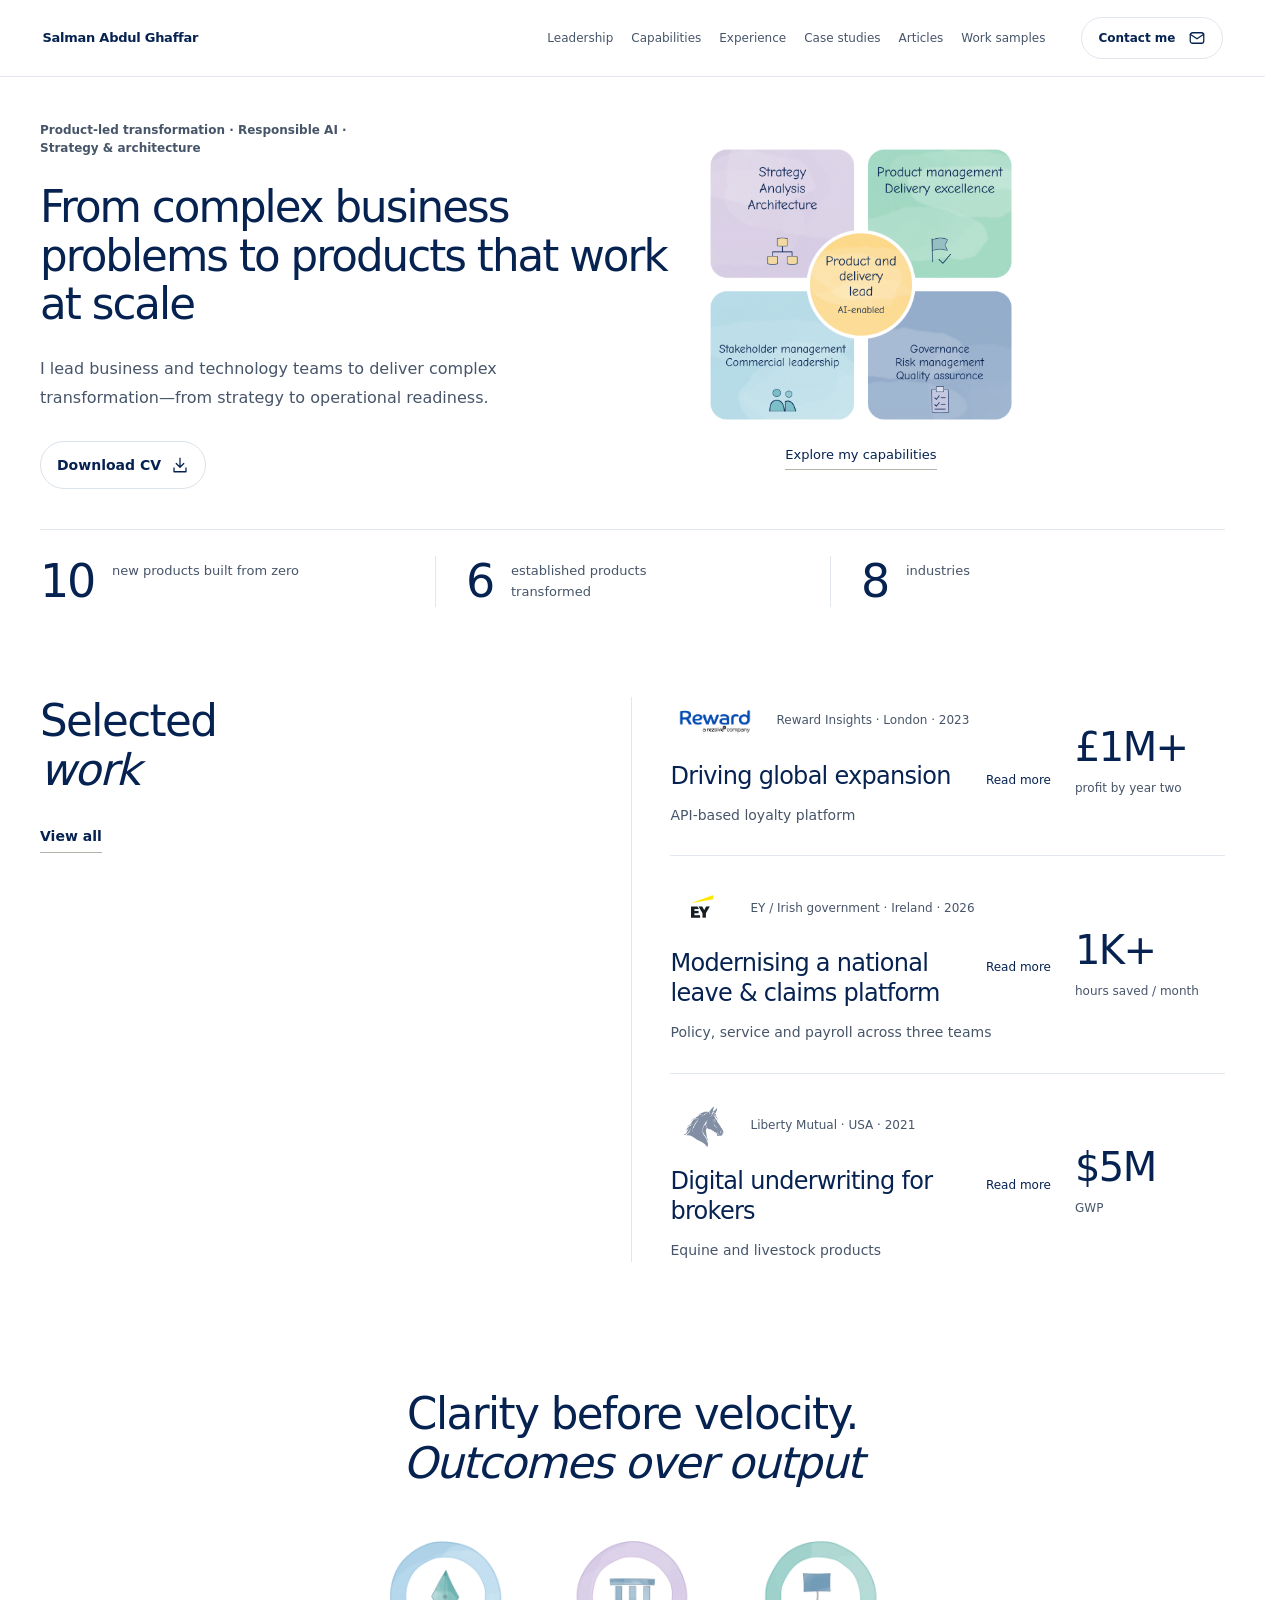
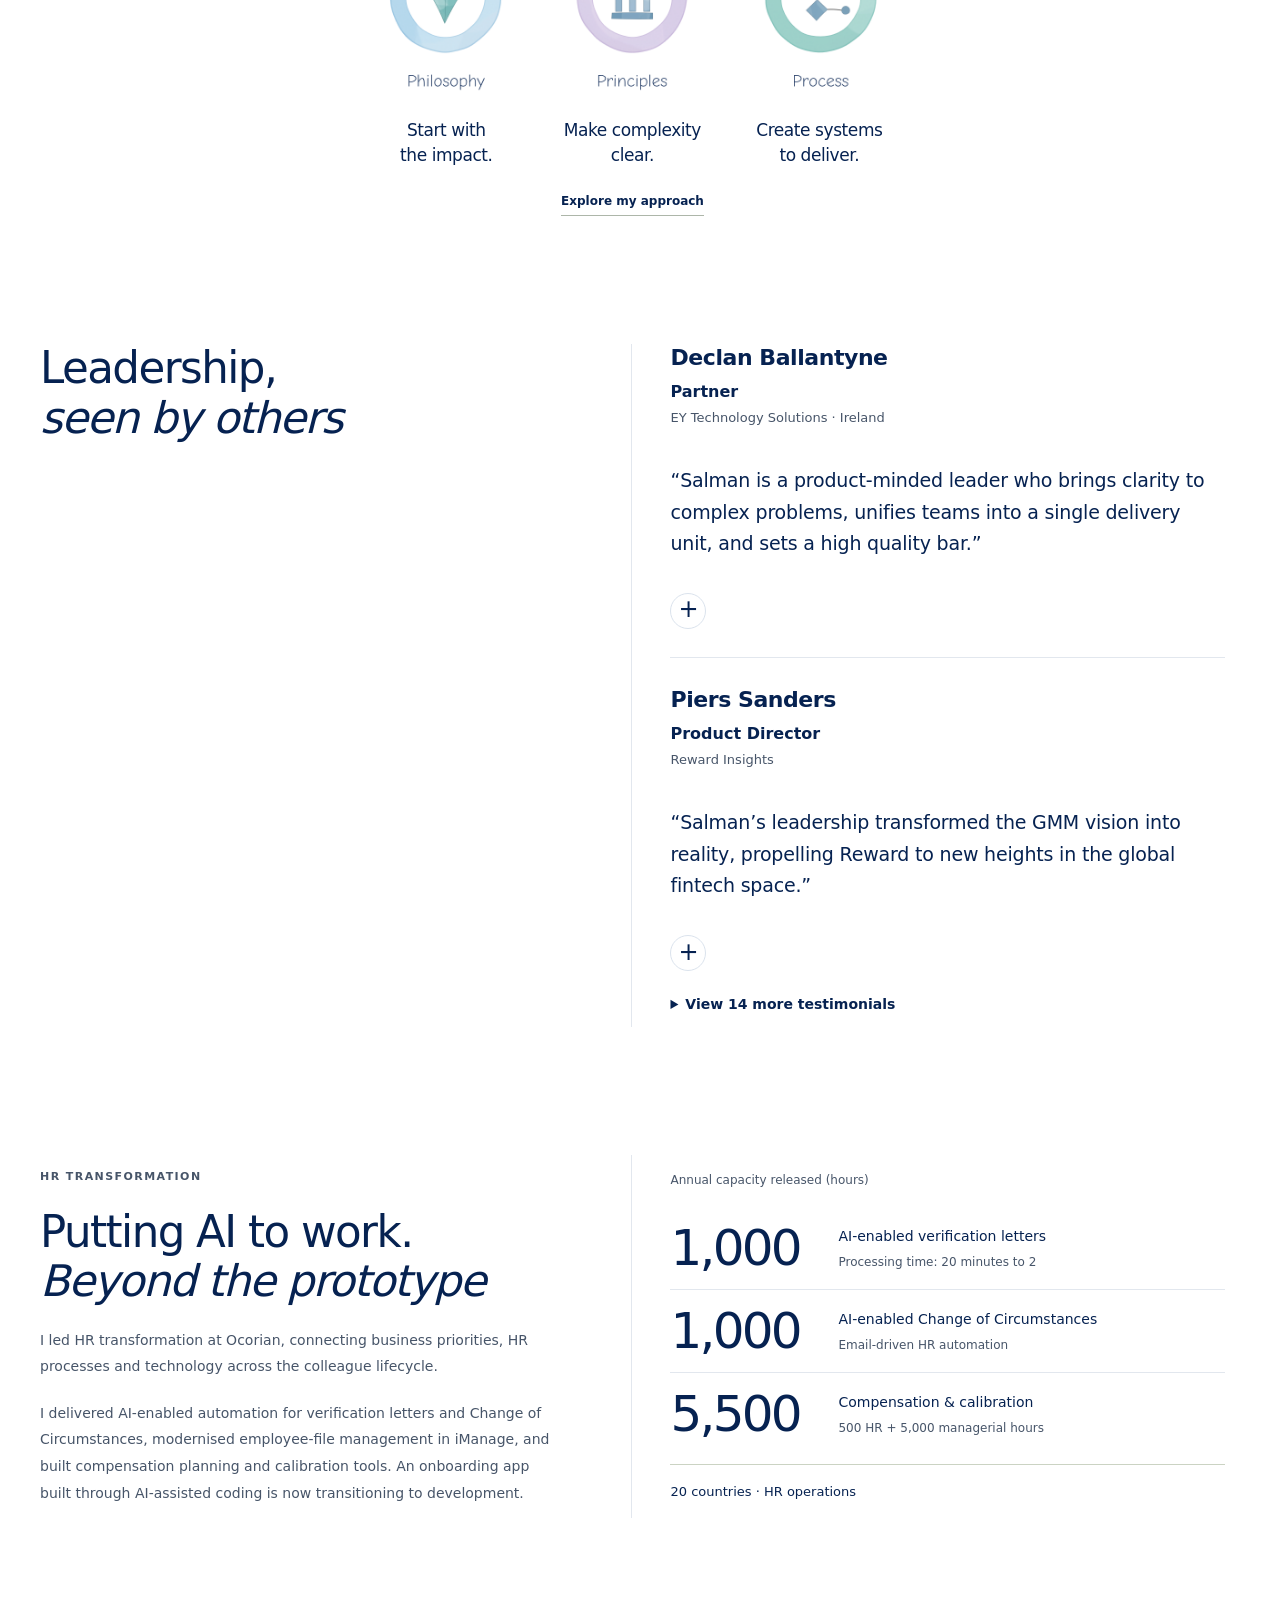
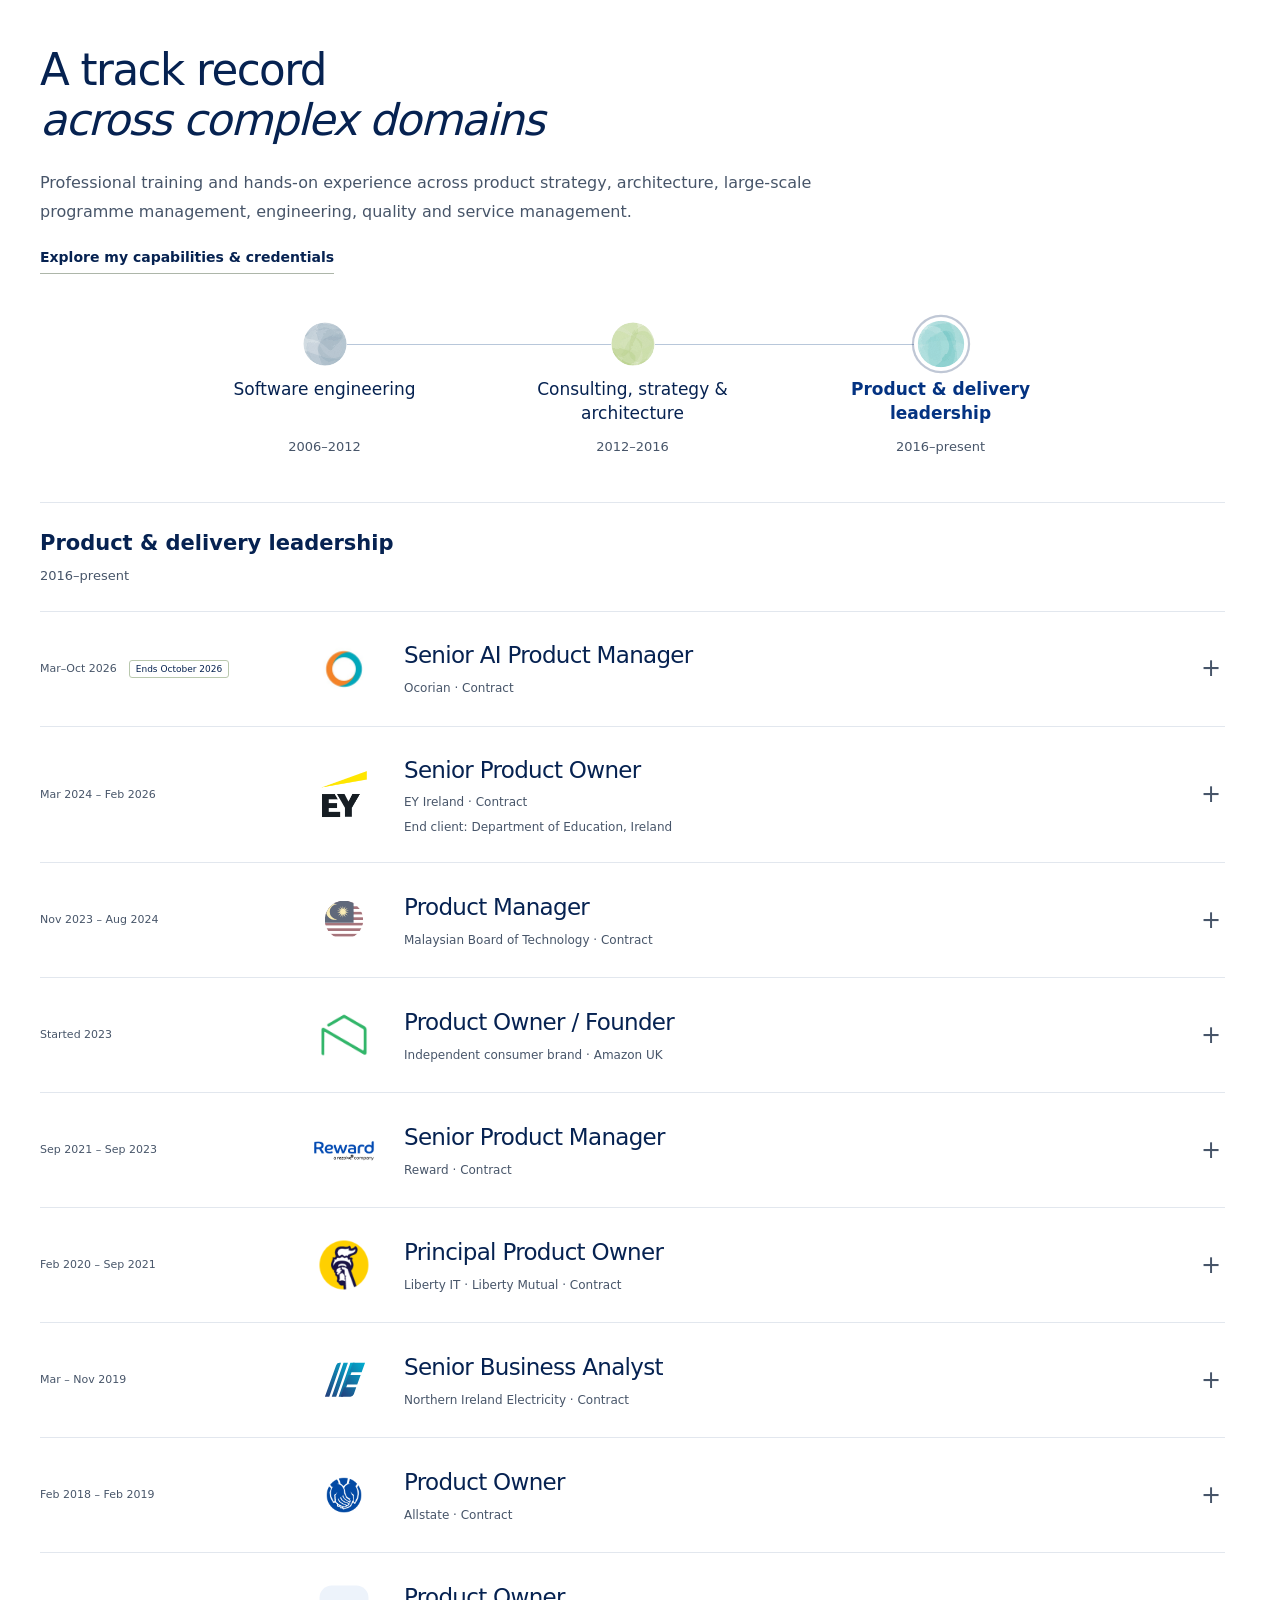
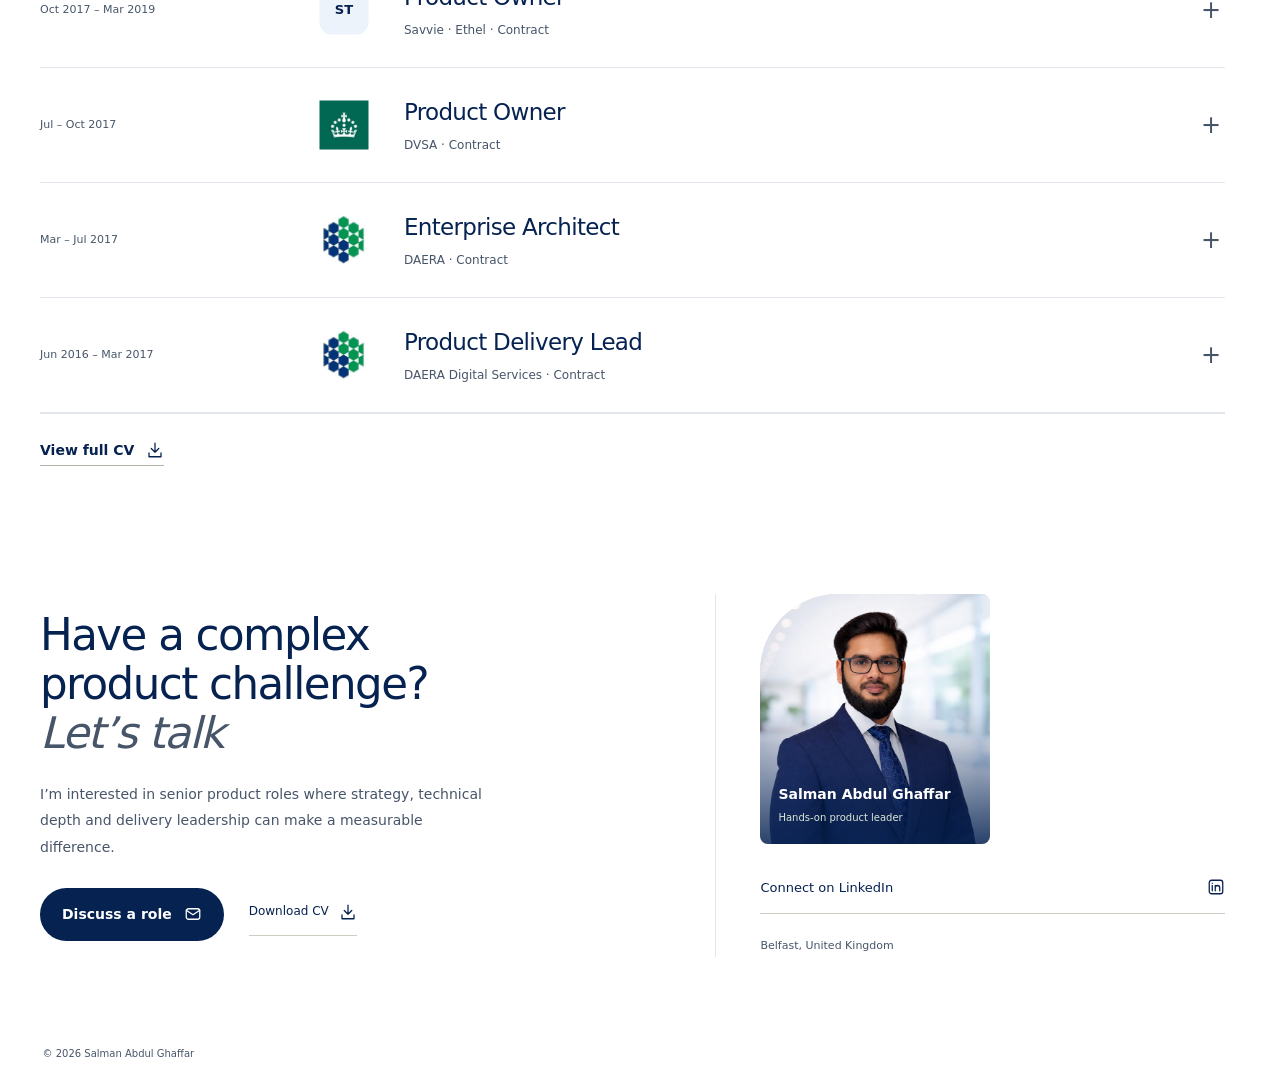
==== commit 54e01649: "Publish Articles library and aligned HR case study" ====
--- a/index.html
+++ b/index.html
@@ -9,27 +9,30 @@
 <meta property="og:image" content="https://salman.prodmap.co.uk/assets/og-image.png"><meta property="og:image:alt" content="Salman Abdul Ghaffar — Product leadership">
 <meta name="twitter:card" content="summary_large_image"><meta name="twitter:title" content="Salman Abdul Ghaffar — Product-led Transformation Leader"><meta name="twitter:description" content="Product strategy, architecture and delivery leadership. Explore six case studies and experience across eight industries."><meta name="twitter:image" content="https://salman.prodmap.co.uk/assets/og-image.png">
 <script type="application/ld+json">{"@context":"https://schema.org","@type":"ProfilePage","url":"https://salman.prodmap.co.uk/","mainEntity":{"@type":"Person","@id":"https://salman.prodmap.co.uk/#salman","name":"Salman Abdul Ghaffar","url":"https://salman.prodmap.co.uk/","sameAs":["https://www.linkedin.com/in/pmsalman/"]}}</script>
-<link rel="stylesheet" href="assets/styles.css"><link rel="stylesheet" href="assets/approach.css"><link rel="stylesheet" href="assets/simplify-df1e06bb547d.css">
+<link rel="stylesheet" href="assets/styles.css"><link rel="stylesheet" href="assets/approach.css"><link rel="stylesheet" href="assets/simplify-c30ff3c432fa.css">
 <link rel="stylesheet" href="assets/animator-handoff-3da0fcca8a47.css">
+
 </head><body data-page="home" data-prerendered="true">
-<a class="skip-link" href="#main-content">Skip to content</a><aside class="rail" aria-label="Site navigation"><div class="header-inner"><a class="identity" href="#top" aria-label="Salman Abdul Ghaffar, home"><span class="identity-name">Salman Abdul Ghaffar</span></a><nav aria-label="Main navigation"><a href="#work" >Selected work</a><a href="#approach" >Leadership</a><a href="#changelog">Experience</a><a href="gallery-preview.html">Work gallery</a><a href="specs.html" >Capabilities</a></nav><a class="header-contact" href="#contact">Contact me <svg class="action-icon" viewBox="0 0 24 24" fill="none" stroke="currentColor" stroke-width="1.7" stroke-linecap="round" stroke-linejoin="round" aria-hidden="true" focusable="false"><rect x="3" y="5" width="18" height="14" rx="3"/><path d="m3 7 9 6 9-6"/></svg></a><button class="menu-toggle" aria-label="Open navigation" aria-expanded="false" aria-controls="mobile-menu"><span></span><span></span></button></div><nav id="mobile-menu" class="mobile-menu" aria-label="Mobile navigation" hidden><a href="#work">Selected work</a><a href="#approach" >Leadership</a><a href="#changelog">Experience</a><a href="gallery-preview.html">Work gallery</a><a href="specs.html">Capabilities</a><a href="#contact">Contact</a></nav></aside>
+<a class="skip-link" href="#main-content">Skip to content</a><aside class="rail" aria-label="Site navigation"><div class="header-inner"><a class="identity" href="#top" aria-label="Salman Abdul Ghaffar, home"><span class="identity-name">Salman Abdul Ghaffar</span></a><nav aria-label="Main navigation"><a href="#approach" >Leadership</a><a href="specs.html" >Capabilities</a><a href="#changelog" >Experience</a><a href="cases.html" >Case studies</a><a href="articles.html" >Articles</a><a href="gallery-preview.html" >Work samples</a></nav><a class="header-contact" href="#contact">Contact me <svg class="action-icon" viewBox="0 0 24 24" fill="none" stroke="currentColor" stroke-width="1.7" stroke-linecap="round" stroke-linejoin="round" aria-hidden="true" focusable="false"><rect x="3" y="5" width="18" height="14" rx="3"/><path d="m3 7 9 6 9-6"/></svg></a><button class="menu-toggle" aria-label="Open navigation" aria-expanded="false" aria-controls="mobile-menu"><span></span><span></span></button></div><nav id="mobile-menu" class="mobile-menu" aria-label="Mobile navigation" hidden><a href="#approach" >Leadership</a><a href="specs.html" >Capabilities</a><a href="#changelog" >Experience</a><a href="cases.html" >Case studies</a><a href="articles.html" >Articles</a><a href="gallery-preview.html" >Work samples</a><a href="#contact">Contact</a></nav></aside>
 <main id="main-content" tabindex="-1">
-  <section class="new-hero" id="top"><div class="wrap hero-layout"><div class="hero-copy"><p class="section-label hero-positioning"><span class="hero-positioning-term">Product-led transformation ·</span> <span class="hero-positioning-term">Responsible AI ·</span><br class="hero-positioning-break"><span class="hero-positioning-term">Strategy &amp; architecture</span></p><h1>From complex business problems <em class="hero-heading-secondary">to products that work at scale.</em></h1><p class="hero-intro">I lead business and technology teams to deliver complex transformation—from strategy to operational readiness.</p><div class="hero-actions"><details class="cv-downloads"><summary class="quiet-link">Download CV <svg class="action-icon" viewBox="0 0 24 24" fill="none" stroke="currentColor" stroke-width="1.7" stroke-linecap="round" stroke-linejoin="round" aria-hidden="true" focusable="false"><path d="M12 3v12m-5-5 5 5 5-5M4 16v5h16v-5"/></svg></summary><div class="cv-download-menu"><a href="assets/Salman-Abdul-Ghaffar-Two-Page-CV.pdf" download>Two-page CV <small>PDF · Quick overview</small></a><a href="assets/Salman-Abdul-Ghaffar-CV.pdf" download>Full CV <small>PDF · Detailed experience</small></a></div></details></div></div><figure class="hero-capability-map"><a href="specs.html" aria-label="Explore my capabilities and credentials"><picture><source media="(max-width:640px)" srcset="assets/capability-map-mobile-comic-neue-regular-v002.webp" width="780" height="704"><img src="assets/capability-map-comic-neue-regular-circle-v010.webp" width="1880" height="1696" alt="AI-enabled Product and delivery lead, connecting strategy, analysis and architecture; product management and delivery excellence; stakeholder management and commercial leadership; governance, risk management and quality assurance."></picture></a><figcaption><a class="quiet-link" href="specs.html">Explore my capabilities</a></figcaption></figure></div><div class="wrap hero-evidence career-evidence"><div><b>10</b><p>new products built from zero</p></div><div><b>6</b><p>established products transformed</p></div><div><b>8</b><p>industries</p></div></div></section>
+  <section class="new-hero" id="top"><div class="wrap hero-layout"><div class="hero-copy"><p class="section-label hero-positioning"><span class="hero-positioning-term">Product-led transformation ·</span> <span class="hero-positioning-term">Responsible AI ·</span><br class="hero-positioning-break"><span class="hero-positioning-term">Strategy &amp; architecture</span></p><h1 class="portfolio-heading">From complex business problems <em class="hero-heading-secondary">to products that work at scale</em></h1><p class="hero-intro">I lead business and technology teams to deliver complex transformation—from strategy to operational readiness.</p><div class="hero-actions"><details class="cv-downloads"><summary class="quiet-link">Download CV <svg class="action-icon" viewBox="0 0 24 24" fill="none" stroke="currentColor" stroke-width="1.7" stroke-linecap="round" stroke-linejoin="round" aria-hidden="true" focusable="false"><path d="M12 3v12m-5-5 5 5 5-5M4 16v5h16v-5"/></svg></summary><div class="cv-download-menu"><a href="assets/Salman-Abdul-Ghaffar-Two-Page-CV.pdf" download>Two-page CV <small>PDF · Quick overview</small></a><a href="assets/Salman-Abdul-Ghaffar-CV.pdf" download>Full CV <small>PDF · Detailed experience</small></a></div></details></div></div><figure class="hero-capability-map"><a href="specs.html" aria-label="Explore my capabilities and credentials"><picture><source media="(max-width:640px)" srcset="assets/capability-map-mobile-comic-neue-regular-v002.webp" width="780" height="704"><img src="assets/capability-map-comic-neue-regular-circle-v010.webp" width="1880" height="1696" alt="AI-enabled Product and delivery lead, connecting strategy, analysis and architecture; product management and delivery excellence; stakeholder management and commercial leadership; governance, risk management and quality assurance."></picture></a><figcaption><a class="quiet-link" href="specs.html">Explore my capabilities</a></figcaption></figure></div><div class="wrap hero-evidence career-evidence"><div><b>10</b><p>new products built from zero</p></div><div><b>6</b><p>established products transformed</p></div><div><b>8</b><p>industries</p></div></div></section>
 
 
 
-  <section class="selected-work" id="work"><div class="wrap work-preview-layout"><div class="work-preview-intro"><h2>Selected <em>work</em></h2><a class="quiet-link" href="cases.html">View all</a></div><div class="work-preview-projects"><a class="work-preview-project" href="case-reward-gmm.html" aria-label="Read the case study: Driving global expansion"><div><div class="work-preview-identity"><img src="assets/logos/reward-transparent-v001.webp" alt="Reward" loading="lazy"><span class="work-preview-meta">Reward Insights · London · 2023</span></div><h3><span>Driving global expansion</span><span class="work-preview-read-more">Read more</span></h3><p class="work-preview-description">API-based loyalty platform</p></div><div class="work-preview-outcome"><b>£1M+</b><span>profit by year two</span></div></a><a class="work-preview-project" href="case-olcs.html" aria-label="Read the case study: Modernising a national leave &amp; claims platform"><div><div class="work-preview-identity"><img src="assets/logos/ey-supplied-v001.webp" alt="EY Ireland" loading="lazy"><span class="work-preview-meta">EY / Irish government · Ireland · 2026</span></div><h3><span>Modernising a national leave &amp; claims platform</span><span class="work-preview-read-more">Read more</span></h3><p class="work-preview-description">Policy, service and payroll across three teams</p></div><div class="work-preview-outcome"><b>1K+</b><span>hours saved / month</span></div></a><a class="work-preview-project" href="case-liberty-equine.html" aria-label="Read the case study: Digital underwriting for brokers"><div><div class="work-preview-identity"><img src="assets/equine-horse.webp" alt="Equine underwriting" loading="lazy"><span class="work-preview-meta">Liberty Mutual · USA · 2021</span></div><h3><span>Digital underwriting for brokers</span><span class="work-preview-read-more">Read more</span></h3><p class="work-preview-description">Equine and livestock products</p></div><div class="work-preview-outcome"><b>$5M</b><span><abbr title="Gross written premium">GWP</abbr></span></div></a></div></div></section>
+  <section class="selected-work" id="work"><div class="wrap work-preview-layout"><div class="work-preview-intro"><h2 class="portfolio-heading">Selected <em>work</em></h2><a class="quiet-link" href="cases.html">View all</a></div><div class="work-preview-projects"><a class="work-preview-project" href="case-reward-gmm.html" aria-label="Read the case study: Driving global expansion"><div><div class="work-preview-identity"><img src="assets/logos/reward-transparent-v001.webp" alt="Reward" loading="lazy"><span class="work-preview-meta">Reward Insights · London · 2023</span></div><h3><span>Driving global expansion</span><span class="work-preview-read-more">Read more</span></h3><p class="work-preview-description">API-based loyalty platform</p></div><div class="work-preview-outcome"><b>£1M+</b><span>profit by year two</span></div></a><a class="work-preview-project" href="case-olcs.html" aria-label="Read the case study: Modernising a national leave &amp; claims platform"><div><div class="work-preview-identity"><img src="assets/logos/ey-supplied-v001.webp" alt="EY Ireland" loading="lazy"><span class="work-preview-meta">EY / Irish government · Ireland · 2026</span></div><h3><span>Modernising a national leave &amp; claims platform</span><span class="work-preview-read-more">Read more</span></h3><p class="work-preview-description">Policy, service and payroll across three teams</p></div><div class="work-preview-outcome"><b>1K+</b><span>hours saved / month</span></div></a><a class="work-preview-project" href="case-liberty-equine.html" aria-label="Read the case study: Digital underwriting for brokers"><div><div class="work-preview-identity"><img src="assets/equine-horse.webp" alt="Equine underwriting" loading="lazy"><span class="work-preview-meta">Liberty Mutual · USA · 2021</span></div><h3><span>Digital underwriting for brokers</span><span class="work-preview-read-more">Read more</span></h3><p class="work-preview-description">Equine and livestock products</p></div><div class="work-preview-outcome"><b>$5M</b><span><abbr title="Gross written premium">GWP</abbr></span></div></a></div></div></section>
 
-  <section class="leadership homepage-approach" id="approach"><div class="wrap"><div class="section-heading"><div><h2>Clarity before velocity.<br><em>Outcomes over output.</em></h2></div></div><div class="home-approach-motion" data-diagram-motion><article class="approach-motion-part"><div class="approach-motion-art"><picture><source media="(max-width:640px)" srcset="assets/approach-ppp-mobile-stacked-approved-v001.webp" width="780" height="2148"><img src="assets/approach-ppp-comic-neue-light-approved-v004.webp" width="2200" height="812" alt="Philosophy: watercolour compass" style="--piece:0"></picture></div><h3>Start with<br class="home-caption-break"> the impact.</h3></article><article class="approach-motion-part"><div class="approach-motion-art"><picture><source media="(max-width:640px)" srcset="assets/approach-ppp-mobile-stacked-approved-v001.webp" width="780" height="2148"><img src="assets/approach-ppp-comic-neue-light-approved-v004.webp" width="2200" height="812" alt="Principles: watercolour three pillars" style="--piece:1"></picture></div><h3>Make complexity<br class="home-caption-break"> clear.</h3></article><article class="approach-motion-part"><div class="approach-motion-art"><picture><source media="(max-width:640px)" srcset="assets/approach-ppp-mobile-stacked-approved-v001.webp" width="780" height="2148"><img src="assets/approach-ppp-comic-neue-light-approved-v004.webp" width="2200" height="812" alt="Process: watercolour connected steps" style="--piece:2"></picture></div><h3>Create systems<br class="home-caption-break"> to deliver.</h3></article></div><div class="home-approach-footer"><a class="quiet-link" href="approach.html">Explore my approach</a></div></div></section>
-
-  <section class="recommendation-spotlight" id="reviews"><div class="wrap testimonials-preview-layout"><div class="testimonials-preview-intro"><h2>Leadership,<em>seen by others</em></h2></div><div class="testimonials-preview-voices" id="featured-recommendations"><figure class="recommendation-entry"><figcaption><h3>Declan Ballantyne</h3><span class="recommendation-role"><strong>Partner</strong><span class="recommendation-company">EY Technology Solutions · Ireland</span></span></figcaption><blockquote><p>“Salman is a product-minded leader who brings clarity to complex problems, unifies teams into a single delivery unit, and sets a high quality bar.”</p></blockquote><details class="recommendation-full"><summary aria-label="Toggle full recommendation from Declan Ballantyne"><span class="recommendation-expand-icon" aria-hidden="true"></span></summary><div><span class="recommendation-relationship">Client</span><p class="recommendation-context">Worked together on OLCS</p><p>Salman is a product-minded leader who brings clarity to complex problems, unifies teams into a single delivery unit, and sets a high quality bar. He applied this consistently over a large, multi-year modernisation of a system for a large government department in the Republic of Ireland. Salman is an excellent communicator and a real team player. It has been a pleasure working with him over the past 18 months.</p></div></details></figure><figure class="recommendation-entry"><figcaption><h3>Piers Sanders</h3><span class="recommendation-role"><strong>Product Director</strong><span class="recommendation-company">Reward Insights</span></span></figcaption><blockquote><p>“Salman’s leadership transformed the GMM vision into reality, propelling Reward to new heights in the global fintech space.”</p></blockquote><details class="recommendation-full"><summary aria-label="Toggle full recommendation from Piers Sanders"><span class="recommendation-expand-icon" aria-hidden="true"></span></summary><div><span class="recommendation-relationship">Client</span><p>Salman is a very strong technical product manager, and has a thorough approach to defining products, features and detailed stories. He led the development of the API product, the Global Merchant Marketplace (GMM), from concept through to launch with global clients. This included internationalisation (multi-language, currency and servicing) and managing a relationship with the client technical team.</p><p>Salman’s leadership transformed the GMM vision into reality, propelling Reward to new heights in the global fintech space. His strategic approach and relentless dedication have been instrumental in driving the company’s success.</p></div></details></figure><details class="recommendations-more testimonials-preview-all"><summary>View 14 more testimonials</summary><div class="recommendations-directory"><details class="recommendation-directory-entry"><summary><span class="recommendation-person"><span class="recommendation-relationship">Client</span><b>Tracy Webb</b><span class="recommendation-role"><strong>VP Product Management, Cardholder Services</strong><span class="recommendation-company">Mastercard</span></span><span class="recommendation-teaser">“Salman’s active involvement in supporting pre-sales technical and product architecture discussions has been invaluable”</span></span></summary><div><p class="recommendation-context">Worked together at Reward</p><p>I have had the pleasure of working with Salman as a Product Owner at Reward. Salman works hard to align stakeholders, ensuring that he communicates a clear product vision. Salman’s active involvement in supporting pre-sales technical and product architecture discussions has been invaluable, showcasing his adeptness in managing a spectrum of business and technical stakeholders.</p><p>Notably, Salman’s contributions extend to the creation of comprehensive product documentation, encompassing both the functional and non-functional, which has supported us in facilitating clear understanding of our solutions and services, particularly among our global clients. Salman took an active role in understanding and supporting the optimal commercial outcome of our new business activities, particularly when we were entering new geographies.</p></div></details><details class="recommendation-directory-entry"><summary><span class="recommendation-person"><span class="recommendation-relationship">Client</span><b>Paul McGurnaghan OBE</b><span class="recommendation-role"><strong>Digital Director</strong><span class="recommendation-company">DAERA</span></span><span class="recommendation-teaser">“I was very impressed with his complex analysis and ability to distil this down into practical steps leading to improvement.”</span></span></summary><div><p class="recommendation-context">Engaged Salman at DAERA</p><p>DAERA engaged Salman on an Enterprise Architecture assignment, as he came highly recommended in this area of work. He certainly lived up to his reputation and hit the ground running in completing an EA maturity assessment and gap analysis within a short timeframe.</p><p>He expertly covered architecture governance, business architecture, application architecture, data architecture, technology architecture and tool support, delivering a very well defined and prioritised roadmap. I was very impressed with his complex analysis and ability to distil this down into practical steps leading to improvement. He is an expert communicator with excellent interpersonal skills.</p><p>So if you are looking to engage someone to assist or drive enterprise architecture within your organisation, you would be hard pressed to find anyone as good as Salman.</p></div></details><details class="recommendation-directory-entry"><summary><span class="recommendation-person"><span class="recommendation-relationship">Client</span><b>Diana Diamond</b><span class="recommendation-role"><strong>Global Head of HR Operations</strong><span class="recommendation-company">Ocorian</span></span><span class="recommendation-teaser">“Salman is relentless about value, constantly looking for where a relatively small investment can unlock a disproportionate return, often targeting opportunities in the region of 10–25x ROI.”</span></span></summary><div><p>Salman Ghaffar is leading Ocorian’s HR Transformation through AI and Automation, bringing structure and pace to a fast-evolving initiative. What stands out most is his ability to carve out MVPs and ship in two-week increments, rather than waiting months for a “big bang” solution.</p><p>Salman is relentless about value, constantly looking for where a relatively small investment can unlock a disproportionate return, often targeting opportunities in the region of 10–25x ROI.</p><p>As the initiative has grown, Salman has continued to shape and lead the broader HR transformation roadmap. He has a real ability to operate at every level, from setting the wider direction and driving complex initiatives through to working through the detailed data and process decisions needed to make them work. He brings together technical teams, delivery partners and stakeholders, navigates complex dependencies and keeps everyone aligned around the broader outcome.</p><p>Beyond delivery, Salman brings real intelligence, strong product thinking and a genuinely collaborative, considerate manner, with plenty of quick wit along the way. We’re holding on to him for as long as we can, but I wouldn’t hesitate to recommend Salman to any organisation once his time with us ends.</p></div></details><details class="recommendation-directory-entry"><summary><span class="recommendation-person"><span class="recommendation-relationship">Client</span><b>Justyna John</b><span class="recommendation-role"><strong>Global Head of Product and Commercial Marketing</strong><span class="recommendation-company">Reward</span></span><span class="recommendation-teaser">“Salman’s commercial insight and ability to turn product features into clear market value strengthened our GTM story.”</span></span></summary><div><p>I worked closely with Salman across both Product and Marketing and he consistently brought a strong, solutions-driven Product Manager mindset to our go-to-market deliverables. He has a real ability to cut through complexity, bring clarity to challenging product areas and elevate how we position and communicate value.</p><p>His input was pivotal in strengthening our overall go-to-market strategy and improving the quality of our commercial outputs. Salman’s commercial insight and ability to turn product features into clear market value strengthened our GTM story.</p></div></details><details class="recommendation-directory-entry"><summary><span class="recommendation-person"><span class="recommendation-relationship">Colleague</span><b>Natasha O’Kane</b><span class="recommendation-role"><strong>Senior Transformation &amp; Delivery Leader</strong></span><span class="recommendation-teaser">“knows how to influence and drive a group towards an outcome without losing people along the way”</span></span></summary><div><p class="recommendation-context">Managed Salman directly at Ocorian</p><p>Salman is an exceptional product leader, and someone I very much hope I get the opportunity to work with again.</p><p>What sets Salman apart is his ability to take something ambiguous and turn it into a product that feels obvious. He can walk into a room with a loosely defined problem, run a brilliant workshop, ask exactly the right questions and bring structure to everyone’s thinking, always pulling the conversation back to the user, the outcome and where the real value lies.</p><p>From there, he makes it tangible. Salman combines really strong product and design-thinking skills with AI and rapid prototyping to move incredibly quickly from an idea to something people can actually see, experience and respond to. More than once, he’s come back with something so slick and so close to what I had in my head that I’ve wondered whether he’d somehow read my mind.</p><p>He’s equally strong with stakeholders. He builds relationships beautifully, draws out what people really need rather than simply taking requirements at face value, and knows how to influence and drive a group towards an outcome without losing people along the way.</p><p>And when the rest of us inevitably disappear into the weeds of technology, process and delivery, Salman has a wonderful ability to pull us back up and remind us what we’re actually here to create.</p><p>He has real product judgement, an instinct for the user and a genuine care for the craft of building beautiful products. I would work with Salman again in a heartbeat, and I really hope I get to.</p></div></details><details class="recommendation-directory-entry"><summary><span class="recommendation-person"><span class="recommendation-relationship">Colleague</span><b>Aditya Kawatkar</b><span class="recommendation-role"><strong>Senior Test Consultant</strong><span class="recommendation-company">EY · Ireland</span></span><span class="recommendation-teaser">“He adapts his leadership style to bring out the best in each person”</span></span></summary><div><p>Salman understands people as individuals. He adapts his leadership style to bring out the best in each person, builds trust quickly, and turns groups into high-performing teams. People don’t just deliver under Salman — they grow and reach their full potential.</p></div></details><details class="recommendation-directory-entry"><summary><span class="recommendation-person"><span class="recommendation-relationship">Manager</span><b>Sunny Matharu</b><span class="recommendation-role"><strong>CTO</strong><span class="recommendation-company">ThirdEye Consulting</span></span><span class="recommendation-teaser">“client management pressed me to find out what I could do “to make sure we keep Salman on our projects””</span></span></summary><div><p>I have worked with many Business Analysts over the last 10 years. Salman has been one of the very best. Due to his varied background, he has a rare blend of technical and functional skills, backed up by solid architecture principles, all while working in an Agile project environment.</p><p>A fantastic example of the esteem he is held in, and the value he offers, is the way in which our client management pressed me to find out what I could do “to make sure we keep Salman on our projects”. He is endearing, diligent and a joy to work with. His departure was a loss to Deloitte, as his acquisition will be a massive boon to whomever he works with in the future.</p></div></details><details class="recommendation-directory-entry"><summary><span class="recommendation-person"><span class="recommendation-relationship">Client</span><b>Heidi Philyaw</b><span class="recommendation-role"><strong>Director Special Projects</strong><span class="recommendation-company">Liberty Mutual · USA</span></span><span class="recommendation-teaser">“His confidence and leadership has helped propel our product forward to an incredible MVP delivery.”</span></span></summary><div><p>I would highly recommend Salman as a product owner. He joined our project about a month in, post discovery and framing, and didn’t miss a beat. He’s an excellent communicator, negotiator, and team player. His confidence and leadership has helped propel our product forward to an incredible MVP delivery.</p><p>As a newcomer to the Agile methodology, I have learned a tremendous amount from him, especially in respect of user journeys, user stories, requirements engineering, and backlog management. He is extremely methodical and goes well in depth in testing, thinking up nearly every scenario a user could possibly try. I have so enjoyed getting to know Salman personally and professionally, and look forward to our continued collaboration!</p></div></details><details class="recommendation-directory-entry"><summary><span class="recommendation-person"><span class="recommendation-relationship">Client</span><b>Gillian Spence</b><span class="recommendation-role"><strong>Product Consultant Manager</strong><span class="recommendation-company">Kainos</span></span><span class="recommendation-teaser">“He was instrumental in driving the delivery of core ETL components for the product.”</span></span></summary><div><p class="recommendation-context">Worked together at Allstate Northern Ireland</p><p>I had the pleasure of working with Salman for 18 months at Allstate Northern Ireland, collaborating on a SAFe initiative in the Claims space. Salman is a goal-driven, customer-centric product owner with a desire to drive business value for his stakeholders. He repeatedly sought ways to continually improve, both at a team level and at a program level within the Release Train.</p><p>Salman has a firm understanding of Agile principles and practices. He was instrumental in driving the delivery of core ETL components for the product. This complex feature demonstrated his desire to take on extra responsibility. Overall it was a pleasure working with Salman and he would be a great asset to any team.</p></div></details><details class="recommendation-directory-entry"><summary><span class="recommendation-person"><span class="recommendation-relationship">Colleague</span><b>Sunil I. Modi</b><span class="recommendation-role"><strong>Senior Manager</strong><span class="recommendation-company">Deloitte</span></span><span class="recommendation-teaser">“his ability to partner with multiple workstreams and get the jobs done surpassed expectations”</span></span></summary><div><p>Salman was an inspiration for many team members in the program; his ability to partner with multiple workstreams and get the jobs done surpassed expectations. His contributions really made a big impact on the success of the program. I thoroughly enjoyed working with him; he is always full of genius ideas and has a friendly attitude with his co-workers. He has a great analytical and product mindset. Very happy to recommend him.</p></div></details><details class="recommendation-directory-entry"><summary><span class="recommendation-person"><span class="recommendation-relationship">Colleague</span><b>Ryan Ings</b><span class="recommendation-role"><strong>Business Analyst</strong><span class="recommendation-company">Northern Ireland Electricity</span></span><span class="recommendation-teaser">“Salman was the driving force in the team’s approach to the project, expertly managing workshops and stakeholders to gather the required information.”</span></span></summary><div><p class="recommendation-context">Reported to Salman at Northern Ireland Electricity</p><p>I worked with Salman on a project over 9 months, to review the client’s business processes, identify delays and recommend improvements. Salman was the driving force in the team’s approach to the project, expertly managing workshops and stakeholders to gather the required information. He shared his experience with the team and I feel he helped me develop within my role.</p></div></details><details class="recommendation-directory-entry"><summary><span class="recommendation-person"><span class="recommendation-relationship">Client</span><b>Bhargava Adapa</b><span class="recommendation-role"><strong>Senior Technology Manager</strong><span class="recommendation-company">Caspian Digital Solutions · Malaysia</span></span><span class="recommendation-teaser">“His meticulous approach ensured that every project requirement was not only captured but also aligned perfectly with our strategic goals.”</span></span></summary><div><p>It’s my absolute pleasure to recommend Salman for his exceptional contributions to our projects at Caspian Digital Solutions. Salman’s ability to dive deep into the technicalities of User Requirement Specifications (URS) has been a game-changer for us. His meticulous approach ensured that every project requirement was not only captured but also aligned perfectly with our strategic goals.</p><p>Beyond the URS, Salman demonstrated unparalleled skill in crafting the project implementation plan. His strategic foresight and detailed scheduling of each phase allowed us to anticipate challenges and adapt quickly, ensuring a smooth and successful execution. His contribution to creating User Acceptance Testing scenarios was equally impressive, and was instrumental in minimising post-launch issues and enhancing user satisfaction…</p><p>Salman’s consulting acumen was invaluable. His insights and advice often steered us through complex decisions, balancing technical possibilities with business realities. I cannot recommend him highly enough for any endeavours he chooses to pursue.</p></div></details><details class="recommendation-directory-entry"><summary><span class="recommendation-person"><span class="recommendation-relationship">Colleague</span><b>David Holmes</b><span class="recommendation-role"><strong>Service Design Director</strong><span class="recommendation-company">XDC Solutions</span></span><span class="recommendation-teaser">“Salman is very friendly and supportive, a strong team player and a pleasure to work with”</span></span></summary><div><p class="recommendation-context">Worked together on DVSA discovery</p><p>I worked with Salman on the DVSA discovery project. Salman is a professional through and through; he has a keen eye for detail and a solid understanding of the BA and Product domain. Salman is very friendly and supportive, a strong team player and a pleasure to work with. I would recommend Salman because he makes a great addition to any team: a solid all-rounder.</p></div></details><details class="recommendation-directory-entry"><summary><span class="recommendation-person"><span class="recommendation-relationship">Manager</span><b>Ian Stewart</b><span class="recommendation-role"><strong>Director</strong><span class="recommendation-company">Copyrite Business Solutions</span></span><span class="recommendation-teaser">“He was extremely self-sufficient, resourceful and capable, and his commitment and work ethic was exemplary.”</span></span></summary><div><p>I worked with Salman for a number of years and he was a respected, well liked and valued member of the team. He was extremely self-sufficient, resourceful and capable, and his commitment and work ethic was exemplary.</p><p>Salman was at the forefront of the software technology in our sector at the time, which required him to be resourceful, use his initiative and work with others within Copyrite and our partners. His communication skills helped him to work well with others, relate with all the relevant external parties and work well in the team. His technical and analytical skills meant that he grasped the project quickly and was able to lead and drive the project on at a high level. It is my pleasure to recommend Salman.</p></div></details><div class="recommendations-source"><a class="quiet-link" href="https://www.linkedin.com/in/pmsalman/" target="_blank" rel="noopener">Recommendations on LinkedIn <svg class="action-icon" viewBox="0 0 24 24" fill="none" stroke="currentColor" stroke-width="1.7" stroke-linecap="round" stroke-linejoin="round" aria-hidden="true" focusable="false"><rect x="3" y="3" width="18" height="18" rx="3"/><path d="M7 10v7m0-10v.01M11 17v-7m0 3c0-4 6-4 6 0v4"/></svg></a></div></div></details></div></div></section>
+  <section class="leadership homepage-approach" id="approach"><div class="wrap"><div class="section-heading"><div><h2 class="portfolio-heading">Clarity before velocity.<br><em>Outcomes over output</em></h2></div></div><div class="home-approach-motion" data-diagram-motion><article class="approach-motion-part"><div class="approach-motion-art"><picture><source media="(max-width:640px)" srcset="assets/approach-ppp-mobile-stacked-approved-v001.webp" width="780" height="2148"><img src="assets/approach-ppp-comic-neue-light-approved-v004.webp" width="2200" height="812" alt="Philosophy: watercolour compass" style="--piece:0"></picture></div><h3>Start with<br class="home-caption-break"> the impact.</h3></article><article class="approach-motion-part"><div class="approach-motion-art"><picture><source media="(max-width:640px)" srcset="assets/approach-ppp-mobile-stacked-approved-v001.webp" width="780" height="2148"><img src="assets/approach-ppp-comic-neue-light-approved-v004.webp" width="2200" height="812" alt="Principles: watercolour three pillars" style="--piece:1"></picture></div><h3>Make complexity<br class="home-caption-break"> clear.</h3></article><article class="approach-motion-part"><div class="approach-motion-art"><picture><source media="(max-width:640px)" srcset="assets/approach-ppp-mobile-stacked-approved-v001.webp" width="780" height="2148"><img src="assets/approach-ppp-comic-neue-light-approved-v004.webp" width="2200" height="812" alt="Process: watercolour connected steps" style="--piece:2"></picture></div><h3>Create systems<br class="home-caption-break"> to deliver.</h3></article></div><div class="home-approach-footer"><a class="quiet-link" href="approach.html">Explore my approach</a></div></div></section>
 
 
 
-  <section class="now-section"><div class="wrap now-layout"><div><p class="section-label">HR transformation</p><h2>Putting AI to work.<br><em>Beyond the prototype.</em></h2><p>I led HR transformation at Ocorian, connecting business priorities, HR processes and technology across the colleague lifecycle.</p><p>I delivered AI-enabled automation for verification letters and Change of Circumstances, modernised employee-file management in iManage, and built compensation planning and calibration tools. An onboarding app built through AI-assisted coding is now transitioning to development.</p></div><div class="now-evidence"><span class="now-label">Annual capacity released (hours)</span><div class="now-benefits"><div class="now-benefit"><strong>1,000</strong><div><b>AI-enabled verification letters</b><p>Processing time: 20 minutes to 2</p></div></div><div class="now-benefit"><strong>1,000</strong><div><b>AI-enabled Change of Circumstances</b><p>Email-driven HR automation</p></div></div><div class="now-benefit"><strong>5,500</strong><div><b>Compensation & calibration</b><p>500 HR + 5,000 managerial hours</p></div></div></div><div class="now-divider"></div><div class="now-bottom"><b>20 countries · HR operations</b></div></div></div></section>
+  <section class="recommendation-spotlight" id="reviews"><div class="wrap testimonials-preview-layout"><div class="testimonials-preview-intro"><h2 class="portfolio-heading">Leadership,<em>seen by others</em></h2></div><div class="testimonials-preview-voices" id="featured-recommendations"><figure class="recommendation-entry"><figcaption><h3>Declan Ballantyne</h3><span class="recommendation-role"><strong>Partner</strong><span class="recommendation-company">EY Technology Solutions · Ireland</span></span></figcaption><blockquote><p>“Salman is a product-minded leader who brings clarity to complex problems, unifies teams into a single delivery unit, and sets a high quality bar.”</p></blockquote><details class="recommendation-full"><summary aria-label="Toggle full recommendation from Declan Ballantyne"><span class="recommendation-expand-icon" aria-hidden="true"></span></summary><div><span class="recommendation-relationship">Client</span><p class="recommendation-context">Worked together on OLCS</p><p>Salman is a product-minded leader who brings clarity to complex problems, unifies teams into a single delivery unit, and sets a high quality bar. He applied this consistently over a large, multi-year modernisation of a system for a large government department in the Republic of Ireland. Salman is an excellent communicator and a real team player. It has been a pleasure working with him over the past 18 months.</p></div></details></figure><figure class="recommendation-entry"><figcaption><h3>Piers Sanders</h3><span class="recommendation-role"><strong>Product Director</strong><span class="recommendation-company">Reward Insights</span></span></figcaption><blockquote><p>“Salman’s leadership transformed the GMM vision into reality, propelling Reward to new heights in the global fintech space.”</p></blockquote><details class="recommendation-full"><summary aria-label="Toggle full recommendation from Piers Sanders"><span class="recommendation-expand-icon" aria-hidden="true"></span></summary><div><span class="recommendation-relationship">Client</span><p>Salman is a very strong technical product manager, and has a thorough approach to defining products, features and detailed stories. He led the development of the API product, the Global Merchant Marketplace (GMM), from concept through to launch with global clients. This included internationalisation (multi-language, currency and servicing) and managing a relationship with the client technical team.</p><p>Salman’s leadership transformed the GMM vision into reality, propelling Reward to new heights in the global fintech space. His strategic approach and relentless dedication have been instrumental in driving the company’s success.</p></div></details></figure><details class="recommendations-more testimonials-preview-all"><summary>View 14 more testimonials</summary><div class="recommendations-directory"><details class="recommendation-directory-entry"><summary><span class="recommendation-person"><span class="recommendation-relationship">Client</span><b>Tracy Webb</b><span class="recommendation-role"><strong>VP Product Management, Cardholder Services</strong><span class="recommendation-company">Mastercard</span></span><span class="recommendation-teaser">“Salman’s active involvement in supporting pre-sales technical and product architecture discussions has been invaluable”</span></span></summary><div><p class="recommendation-context">Worked together at Reward</p><p>I have had the pleasure of working with Salman as a Product Owner at Reward. Salman works hard to align stakeholders, ensuring that he communicates a clear product vision. Salman’s active involvement in supporting pre-sales technical and product architecture discussions has been invaluable, showcasing his adeptness in managing a spectrum of business and technical stakeholders.</p><p>Notably, Salman’s contributions extend to the creation of comprehensive product documentation, encompassing both the functional and non-functional, which has supported us in facilitating clear understanding of our solutions and services, particularly among our global clients. Salman took an active role in understanding and supporting the optimal commercial outcome of our new business activities, particularly when we were entering new geographies.</p></div></details><details class="recommendation-directory-entry"><summary><span class="recommendation-person"><span class="recommendation-relationship">Client</span><b>Paul McGurnaghan OBE</b><span class="recommendation-role"><strong>Digital Director</strong><span class="recommendation-company">DAERA</span></span><span class="recommendation-teaser">“I was very impressed with his complex analysis and ability to distil this down into practical steps leading to improvement.”</span></span></summary><div><p class="recommendation-context">Engaged Salman at DAERA</p><p>DAERA engaged Salman on an Enterprise Architecture assignment, as he came highly recommended in this area of work. He certainly lived up to his reputation and hit the ground running in completing an EA maturity assessment and gap analysis within a short timeframe.</p><p>He expertly covered architecture governance, business architecture, application architecture, data architecture, technology architecture and tool support, delivering a very well defined and prioritised roadmap. I was very impressed with his complex analysis and ability to distil this down into practical steps leading to improvement. He is an expert communicator with excellent interpersonal skills.</p><p>So if you are looking to engage someone to assist or drive enterprise architecture within your organisation, you would be hard pressed to find anyone as good as Salman.</p></div></details><details class="recommendation-directory-entry"><summary><span class="recommendation-person"><span class="recommendation-relationship">Client</span><b>Diana Diamond</b><span class="recommendation-role"><strong>Global Head of HR Operations</strong><span class="recommendation-company">Ocorian</span></span><span class="recommendation-teaser">“Salman is relentless about value, constantly looking for where a relatively small investment can unlock a disproportionate return, often targeting opportunities in the region of 10–25x ROI.”</span></span></summary><div><p>Salman Ghaffar is leading Ocorian’s HR Transformation through AI and Automation, bringing structure and pace to a fast-evolving initiative. What stands out most is his ability to carve out MVPs and ship in two-week increments, rather than waiting months for a “big bang” solution.</p><p>Salman is relentless about value, constantly looking for where a relatively small investment can unlock a disproportionate return, often targeting opportunities in the region of 10–25x ROI.</p><p>As the initiative has grown, Salman has continued to shape and lead the broader HR transformation roadmap. He has a real ability to operate at every level, from setting the wider direction and driving complex initiatives through to working through the detailed data and process decisions needed to make them work. He brings together technical teams, delivery partners and stakeholders, navigates complex dependencies and keeps everyone aligned around the broader outcome.</p><p>Beyond delivery, Salman brings real intelligence, strong product thinking and a genuinely collaborative, considerate manner, with plenty of quick wit along the way. We’re holding on to him for as long as we can, but I wouldn’t hesitate to recommend Salman to any organisation once his time with us ends.</p></div></details><details class="recommendation-directory-entry"><summary><span class="recommendation-person"><span class="recommendation-relationship">Client</span><b>Justyna John</b><span class="recommendation-role"><strong>Global Head of Product and Commercial Marketing</strong><span class="recommendation-company">Reward</span></span><span class="recommendation-teaser">“Salman’s commercial insight and ability to turn product features into clear market value strengthened our GTM story.”</span></span></summary><div><p>I worked closely with Salman across both Product and Marketing and he consistently brought a strong, solutions-driven Product Manager mindset to our go-to-market deliverables. He has a real ability to cut through complexity, bring clarity to challenging product areas and elevate how we position and communicate value.</p><p>His input was pivotal in strengthening our overall go-to-market strategy and improving the quality of our commercial outputs. Salman’s commercial insight and ability to turn product features into clear market value strengthened our GTM story.</p></div></details><details class="recommendation-directory-entry"><summary><span class="recommendation-person"><span class="recommendation-relationship">Colleague</span><b>Natasha O’Kane</b><span class="recommendation-role"><strong>Senior Transformation &amp; Delivery Leader</strong></span><span class="recommendation-teaser">“knows how to influence and drive a group towards an outcome without losing people along the way”</span></span></summary><div><p class="recommendation-context">Managed Salman directly at Ocorian</p><p>Salman is an exceptional product leader, and someone I very much hope I get the opportunity to work with again.</p><p>What sets Salman apart is his ability to take something ambiguous and turn it into a product that feels obvious. He can walk into a room with a loosely defined problem, run a brilliant workshop, ask exactly the right questions and bring structure to everyone’s thinking, always pulling the conversation back to the user, the outcome and where the real value lies.</p><p>From there, he makes it tangible. Salman combines really strong product and design-thinking skills with AI and rapid prototyping to move incredibly quickly from an idea to something people can actually see, experience and respond to. More than once, he’s come back with something so slick and so close to what I had in my head that I’ve wondered whether he’d somehow read my mind.</p><p>He’s equally strong with stakeholders. He builds relationships beautifully, draws out what people really need rather than simply taking requirements at face value, and knows how to influence and drive a group towards an outcome without losing people along the way.</p><p>And when the rest of us inevitably disappear into the weeds of technology, process and delivery, Salman has a wonderful ability to pull us back up and remind us what we’re actually here to create.</p><p>He has real product judgement, an instinct for the user and a genuine care for the craft of building beautiful products. I would work with Salman again in a heartbeat, and I really hope I get to.</p></div></details><details class="recommendation-directory-entry"><summary><span class="recommendation-person"><span class="recommendation-relationship">Colleague</span><b>Aditya Kawatkar</b><span class="recommendation-role"><strong>Senior Test Consultant</strong><span class="recommendation-company">EY · Ireland</span></span><span class="recommendation-teaser">“He adapts his leadership style to bring out the best in each person”</span></span></summary><div><p>Salman understands people as individuals. He adapts his leadership style to bring out the best in each person, builds trust quickly, and turns groups into high-performing teams. People don’t just deliver under Salman — they grow and reach their full potential.</p></div></details><details class="recommendation-directory-entry"><summary><span class="recommendation-person"><span class="recommendation-relationship">Manager</span><b>Sunny Matharu</b><span class="recommendation-role"><strong>CTO</strong><span class="recommendation-company">ThirdEye Consulting</span></span><span class="recommendation-teaser">“client management pressed me to find out what I could do “to make sure we keep Salman on our projects””</span></span></summary><div><p>I have worked with many Business Analysts over the last 10 years. Salman has been one of the very best. Due to his varied background, he has a rare blend of technical and functional skills, backed up by solid architecture principles, all while working in an Agile project environment.</p><p>A fantastic example of the esteem he is held in, and the value he offers, is the way in which our client management pressed me to find out what I could do “to make sure we keep Salman on our projects”. He is endearing, diligent and a joy to work with. His departure was a loss to Deloitte, as his acquisition will be a massive boon to whomever he works with in the future.</p></div></details><details class="recommendation-directory-entry"><summary><span class="recommendation-person"><span class="recommendation-relationship">Client</span><b>Heidi Philyaw</b><span class="recommendation-role"><strong>Director Special Projects</strong><span class="recommendation-company">Liberty Mutual · USA</span></span><span class="recommendation-teaser">“His confidence and leadership has helped propel our product forward to an incredible MVP delivery.”</span></span></summary><div><p>I would highly recommend Salman as a product owner. He joined our project about a month in, post discovery and framing, and didn’t miss a beat. He’s an excellent communicator, negotiator, and team player. His confidence and leadership has helped propel our product forward to an incredible MVP delivery.</p><p>As a newcomer to the Agile methodology, I have learned a tremendous amount from him, especially in respect of user journeys, user stories, requirements engineering, and backlog management. He is extremely methodical and goes well in depth in testing, thinking up nearly every scenario a user could possibly try. I have so enjoyed getting to know Salman personally and professionally, and look forward to our continued collaboration!</p></div></details><details class="recommendation-directory-entry"><summary><span class="recommendation-person"><span class="recommendation-relationship">Client</span><b>Gillian Spence</b><span class="recommendation-role"><strong>Product Consultant Manager</strong><span class="recommendation-company">Kainos</span></span><span class="recommendation-teaser">“He was instrumental in driving the delivery of core ETL components for the product.”</span></span></summary><div><p class="recommendation-context">Worked together at Allstate Northern Ireland</p><p>I had the pleasure of working with Salman for 18 months at Allstate Northern Ireland, collaborating on a SAFe initiative in the Claims space. Salman is a goal-driven, customer-centric product owner with a desire to drive business value for his stakeholders. He repeatedly sought ways to continually improve, both at a team level and at a program level within the Release Train.</p><p>Salman has a firm understanding of Agile principles and practices. He was instrumental in driving the delivery of core ETL components for the product. This complex feature demonstrated his desire to take on extra responsibility. Overall it was a pleasure working with Salman and he would be a great asset to any team.</p></div></details><details class="recommendation-directory-entry"><summary><span class="recommendation-person"><span class="recommendation-relationship">Colleague</span><b>Sunil I. Modi</b><span class="recommendation-role"><strong>Senior Manager</strong><span class="recommendation-company">Deloitte</span></span><span class="recommendation-teaser">“his ability to partner with multiple workstreams and get the jobs done surpassed expectations”</span></span></summary><div><p>Salman was an inspiration for many team members in the program; his ability to partner with multiple workstreams and get the jobs done surpassed expectations. His contributions really made a big impact on the success of the program. I thoroughly enjoyed working with him; he is always full of genius ideas and has a friendly attitude with his co-workers. He has a great analytical and product mindset. Very happy to recommend him.</p></div></details><details class="recommendation-directory-entry"><summary><span class="recommendation-person"><span class="recommendation-relationship">Colleague</span><b>Ryan Ings</b><span class="recommendation-role"><strong>Business Analyst</strong><span class="recommendation-company">Northern Ireland Electricity</span></span><span class="recommendation-teaser">“Salman was the driving force in the team’s approach to the project, expertly managing workshops and stakeholders to gather the required information.”</span></span></summary><div><p class="recommendation-context">Reported to Salman at Northern Ireland Electricity</p><p>I worked with Salman on a project over 9 months, to review the client’s business processes, identify delays and recommend improvements. Salman was the driving force in the team’s approach to the project, expertly managing workshops and stakeholders to gather the required information. He shared his experience with the team and I feel he helped me develop within my role.</p></div></details><details class="recommendation-directory-entry"><summary><span class="recommendation-person"><span class="recommendation-relationship">Client</span><b>Bhargava Adapa</b><span class="recommendation-role"><strong>Senior Technology Manager</strong><span class="recommendation-company">Caspian Digital Solutions · Malaysia</span></span><span class="recommendation-teaser">“His meticulous approach ensured that every project requirement was not only captured but also aligned perfectly with our strategic goals.”</span></span></summary><div><p>It’s my absolute pleasure to recommend Salman for his exceptional contributions to our projects at Caspian Digital Solutions. Salman’s ability to dive deep into the technicalities of User Requirement Specifications (URS) has been a game-changer for us. His meticulous approach ensured that every project requirement was not only captured but also aligned perfectly with our strategic goals.</p><p>Beyond the URS, Salman demonstrated unparalleled skill in crafting the project implementation plan. His strategic foresight and detailed scheduling of each phase allowed us to anticipate challenges and adapt quickly, ensuring a smooth and successful execution. His contribution to creating User Acceptance Testing scenarios was equally impressive, and was instrumental in minimising post-launch issues and enhancing user satisfaction…</p><p>Salman’s consulting acumen was invaluable. His insights and advice often steered us through complex decisions, balancing technical possibilities with business realities. I cannot recommend him highly enough for any endeavours he chooses to pursue.</p></div></details><details class="recommendation-directory-entry"><summary><span class="recommendation-person"><span class="recommendation-relationship">Colleague</span><b>David Holmes</b><span class="recommendation-role"><strong>Service Design Director</strong><span class="recommendation-company">XDC Solutions</span></span><span class="recommendation-teaser">“Salman is very friendly and supportive, a strong team player and a pleasure to work with”</span></span></summary><div><p class="recommendation-context">Worked together on DVSA discovery</p><p>I worked with Salman on the DVSA discovery project. Salman is a professional through and through; he has a keen eye for detail and a solid understanding of the BA and Product domain. Salman is very friendly and supportive, a strong team player and a pleasure to work with. I would recommend Salman because he makes a great addition to any team: a solid all-rounder.</p></div></details><details class="recommendation-directory-entry"><summary><span class="recommendation-person"><span class="recommendation-relationship">Manager</span><b>Ian Stewart</b><span class="recommendation-role"><strong>Director</strong><span class="recommendation-company">Copyrite Business Solutions</span></span><span class="recommendation-teaser">“He was extremely self-sufficient, resourceful and capable, and his commitment and work ethic was exemplary.”</span></span></summary><div><p>I worked with Salman for a number of years and he was a respected, well liked and valued member of the team. He was extremely self-sufficient, resourceful and capable, and his commitment and work ethic was exemplary.</p><p>Salman was at the forefront of the software technology in our sector at the time, which required him to be resourceful, use his initiative and work with others within Copyrite and our partners. His communication skills helped him to work well with others, relate with all the relevant external parties and work well in the team. His technical and analytical skills meant that he grasped the project quickly and was able to lead and drive the project on at a high level. It is my pleasure to recommend Salman.</p></div></details><div class="recommendations-source"><a class="quiet-link" href="https://www.linkedin.com/in/pmsalman/" target="_blank" rel="noopener">Recommendations on LinkedIn <svg class="action-icon" viewBox="0 0 24 24" fill="none" stroke="currentColor" stroke-width="1.7" stroke-linecap="round" stroke-linejoin="round" aria-hidden="true" focusable="false"><rect x="3" y="3" width="18" height="18" rx="3"/><path d="M7 10v7m0-10v.01M11 17v-7m0 3c0-4 6-4 6 0v4"/></svg></a></div></div></details></div></div></section>
 
-  <section class="experience" id="changelog"><div class="wrap"><div class="section-heading"><div><h2>A track record<br><em>across complex domains.</em></h2><p class="experience-breadth">Professional training and hands-on experience across product strategy, architecture, large-scale programme management, engineering, quality and service management.</p><a class="quiet-link experience-capabilities-link" href="specs.html">Explore my capabilities &amp; credentials</a></div></div><figure class="career-journey-visual"><div class="career-journey-interactive career-three-stage" role="tablist" aria-label="Career stages"><button type="button" class="career-milestone career-stage-1" role="tab" id="experience-foundations-tab" aria-selected="false" tabindex="-1" data-career-target="experience-foundations" aria-controls="experience-foundations"><span class="career-stage-dot" aria-hidden="true"></span><span class="career-stage-title">Software engineering</span><span class="career-stage-date">2006–2012</span></button><button type="button" class="career-milestone career-stage-2" role="tab" id="experience-consulting-tab" aria-selected="false" tabindex="-1" data-career-target="experience-consulting" aria-controls="experience-consulting"><span class="career-stage-dot" aria-hidden="true"></span><span class="career-stage-title">Consulting, strategy & architecture</span><span class="career-stage-date">2012–2016</span></button><button type="button" class="career-milestone career-stage-3" role="tab" id="experience-product-tab" aria-selected="true" tabindex="0" data-career-target="experience-product" aria-controls="experience-product"><span class="career-stage-dot" aria-hidden="true"></span><span class="career-stage-title">Product & delivery leadership</span><span class="career-stage-date">2016–present</span></button></div></figure><section class="career-group" id="experience-product" role="tabpanel" tabindex="0" aria-labelledby="experience-product-tab" ><span id="experience-ai" aria-hidden="true"></span><div class="career-group-heading"><span><b>Product & delivery leadership</b><small>2016–present</small></span></div><div class="experience-list"><details class="experience-row"><summary><span class="experience-date">Mar–Oct 2026<small>Ends October 2026</small></span><span class="experience-identity"><span class="experience-logo-slot"><span class="experience-mark "><img src="assets/logos/ocorian_logo.jpg" alt="" width="56" height="56" loading="lazy"></span></span><span class="experience-position"><b>Senior AI Product Manager</b><span>Ocorian · Contract</span></span></span><span class="experience-toggle" aria-hidden="true">+</span></summary><div class="experience-detail"><p>Led HR transformation across 20 countries, combining product leadership, business analysis, service design and solution architecture to build a connected colleague-lifecycle platform.</p><ul class="experience-evidence"><li>Reported to the CIO and partnered with the Head of HR Operations and global HR leadership at Ocorian, a global fund, corporate and private client services provider.</li></ul><div class="experience-engagements"><details class="experience-engagement experience-topic"><summary><span class="engagement-identity"><b>Verification letters</b></span><span class="engagement-toggle" aria-hidden="true">+</span></summary><div class="engagement-detail"><ul class="experience-evidence"><li>Delivered AI-enabled verification-letter generation automation, reducing processing time from 20 minutes to 2 minutes and releasing 1,000 hours of annual capacity.</li><li>Automated incoming-email routing and workflow creation, selected the relevant letter template and populated employee details, retrieving additional information from BambooHR when needed.</li><li>Kept human review and approval before integrations sent or filed the letter as required. Supported requests included employment confirmations and bank reference letters.</li></ul></div></details><details class="experience-engagement experience-topic"><summary><span class="engagement-identity"><b>Change of Circumstances</b></span><span class="engagement-toggle" aria-hidden="true">+</span></summary><div class="engagement-detail"><ul class="experience-evidence"><li>Delivered AI-enabled Change of Circumstances automation with human review. Realised annual capacity benefit: 1,000 hours.</li><li>Prototyped the user experience and gathered early user feedback before production development. Developed and delivered training on AI and the Change of Circumstances solution.</li><li>Structured an incremental roadmap from single and multiple requests to AI email classification, workflow creation and thread tracking, followed by BambooHR employee-data updates, duplicate-request tracking, DocuSign signatures and automatic document storage. Retained human review throughout the design.</li></ul></div></details><details class="experience-engagement experience-topic"><summary><span class="engagement-identity"><b>iManage & employee files</b></span><span class="engagement-toggle" aria-hidden="true">+</span></summary><div class="engagement-detail"><ul class="experience-evidence"><li>Led employee-file transformation across 2,000+ legacy records in iManage, covering reconciliation, migration, metadata, folder structures, role-based access control and integration design.</li><li>Automated employee-file creation for new joiners as part of the onboarding journey.</li></ul></div></details><details class="experience-engagement experience-topic"><summary><span class="engagement-identity"><b>Compensation planning & calibration</b></span><span class="engagement-toggle" aria-hidden="true">+</span></summary><div class="engagement-detail"><ul class="experience-evidence"><li>Built and delivered compensation planning and calibration tools through AI-assisted coding (vibe coding) using Microsoft Copilot, releasing 500 HR hours and 5,000 managerial hours of annual capacity.</li></ul></div></details><details class="experience-engagement experience-topic"><summary><span class="engagement-identity"><b>Onboarding</b></span><span class="engagement-toggle" aria-hidden="true">+</span></summary><div class="engagement-detail"><ul class="experience-evidence"><li>Designed and built an end-to-end onboarding application through AI-assisted coding, connecting recruitment, candidate review, SmartRecruiters, BambooHR, iManage, Veremark, communications and colleague-readiness activities.</li><li>Iterated the application approximately 30 times to validate requirements with business and engineering teams. The application is now transitioning to the development team.</li><li>Designed the journey modularly, enabling a pivot when planned SmartRecruiters functionality became unavailable without redesigning downstream steps. Created reusable rules and onboarding documentation, including payroll information across 20 jurisdictions.</li></ul></div></details><details class="experience-engagement experience-topic"><summary><span class="engagement-identity"><b>Strategy & investment</b></span><span class="engagement-toggle" aria-hidden="true">+</span></summary><div class="engagement-detail"><ul class="experience-evidence"><li>Shaped problems early in the engagement and established traceability from organisational priorities to HR objectives and product decisions. Compliance by design and an unrivalled colleague experience were guiding objectives.</li><li>Reframed individual process automation around the full colleague lifecycle and a reusable HR Operations platform. Created the vision for Platform-I, with modular foundations for onboarding, probation and offboarding.</li><li>Developed business cases with the Head of HR Operations, including probation and performance management, and a benefits-led roadmap distinguishing realised, expected and forecast value against investment, risk and reusable capability.</li><li>Provided executive visibility of roadmap, investment, risks, capacity, benefits and ROI; managed the allocated budget and development-resource allocation for a Mauritius-based team.</li><li>Captured and categorised 45+ Next Matter platform limitations, including CI/CD, versioning and form-design constraints. Encouraged team contributions and used this shared evidence to improve supplier accountability and influence its roadmap.</li><li>Identified a lower-cost DocuSign integration approach through Workato, with indicative per-signature costs of approximately $0.05 rather than $6.</li></ul></div></details><details class="experience-engagement experience-topic"><summary><span class="engagement-identity"><b>Delivery, adoption & governance</b></span><span class="engagement-toggle" aria-hidden="true">+</span></summary><div class="engagement-detail"><ul class="experience-evidence"><li>Combined product leadership, business analysis, service design, solution architecture, Scrum Master and project-management responsibilities, translating problems into prototypes, requirements and sprint objectives.</li><li>Used GenAI, RAG, prompt chaining and orchestration to develop incremental HR solutions, using AI as a transitional layer while deterministic systems were developed and retaining the existing HR email channel during migration.</li><li>Protected engineering focus, managed blockers and delivery trade-offs, and coordinated business, engineering and platform teams.</li><li>Managed delivery dependencies across development and test environments, access, credentials, SmartRecruiters, DocuSign and iManage. Aligned HR, testing and administration stakeholders on test and production environments; raised change requests and represented releases at the Change Advisory Board.</li><li>Introduced shift-left testing using representative anonymised production scenarios and test data, including HR emails for Change of Circumstances testing and AI-model evaluation. Managed user acceptance testing (UAT) for HR transformation delivery.</li><li>Engagement scheduled to conclude at the end of October 2026 following an organisational restructure and programme closure.</li><li>Technology & tools: OpenAI, Microsoft Copilot, Workato, Power Automate, Next Matter, BambooHR, SmartRecruiters, DocuSign, iManage, Veremark and custom applications.</li></ul></div></details></div></div></details><details class="experience-row"><summary><span class="experience-date">Mar 2024 – Feb 2026</span><span class="experience-identity"><span class="experience-logo-slot"><span class="experience-mark "><img src="assets/logos/ey-supplied-v001.webp" alt="" width="56" height="56" loading="lazy"></span></span><span class="experience-position"><b>Senior Product Owner</b><span>EY Ireland · Contract</span><small class="experience-end-client">End client: Department of Education, Ireland</small></span></span><span class="experience-toggle" aria-hidden="true">+</span></summary><div class="experience-detail"><p>Product Owner across 3 delivery teams on OLCS — national platform serving 90,000+ teachers, ~4,000 schools, and 20,000+ school users, managing statutory leave and payroll workflows in highly regulated environment.</p><ul class="experience-evidence"><li>End client: Department of Education, Ireland. Provided Senior Product Owner services as part of the EY Ireland consulting team on OLCS modernisation.</li><li>EY is a global leader in assurance, tax, and advisory services, helping clients drive growth and navigate complex challenges.</li><li>Reported to EY Partner, owned roadmap integrity, risk reporting, and executive progress reviews for a regulated public-sector transformation.</li><li>Converted undocumented legacy logic (policy, tribal knowledge, system behaviour) into structured, testable business rules, accelerating development and testing.</li><li>Increased velocity ~5 to 30 story points by enforcing backlog prioritisation, dependency management, and outcome-focused delivery.</li><li>Introduced risk and progress overlay mapping on story maps to expose cross-team dependencies and unblock gridlock; shifted executive discussions from blame-driven to solution-led decisions.</li><li>Leveraged flow metrics to influence senior EY and Ministry leadership; secured programme transition from Scrum to Kanban, improving predictability and cycle-time.</li><li>Embedded GDPR-by-design controls (RBAC, auditability, data minimisation, encryption safeguards) into requirements; strengthened compliance for high-risk data.</li><li>Entrusted with 2 additional teams. Contract extended multiple times based on measurable impact.</li><li>Conceived and piloted Generative AI early-warning system to flag high-risk leave submissions; reduced claim rejection rates by ~50%, preventing payroll disruption and operational failure.</li><li>Re-engineered multiple fragile legacy workflows and unlocked 1,000+ operational hours a month in savings across the programme while preserving core database integrity.</li><li>Technology & tools: Azure cloud, MFA, SSO, MUI, Figma, Visio, GitHub.</li></ul><a class="quiet-link" href="case-olcs.html">Read the case study</a></div></details><details class="experience-row"><summary><span class="experience-date">Nov 2023 – Aug 2024</span><span class="experience-identity"><span class="experience-logo-slot"><span class="experience-mark experience-mark-mbot"><img src="assets/logos/malaysia-rounded-v002.svg" alt="" width="56" height="56" loading="lazy"></span></span><span class="experience-position"><b>Product Manager</b><span>Malaysian Board of Technology · Contract</span></span></span><span class="experience-toggle" aria-hidden="true">+</span></summary><div class="experience-detail"><p>Brought in initially to support sales, then subsequently appointed to lead product discovery and delivery.</p><ul class="experience-evidence"><li>MBOT is a government-funded professional body responsible for regulating and recognising technologists, undertaking a programme to modernise its member recognition platform and associated business processes.</li><li>Led product discovery, defining vision, objectives, and core user segments.</li><li>Established the stakeholder engagement and governance approach across regulatory and operational groups.</li><li>Elicited and prioritised functional & non-functional requirements, creating and managing the product backlog.</li><li>Defined KPIs and success measures to track adoption, delivery performance, and operational impact.</li><li>Led end-to-end product delivery, achieving on-time launch of the online application and mobile app with an 80% increase in engagement.</li><li>Managed a globally distributed team spanning Egypt, India, Iran, Nigeria, Malaysia, and Pakistan across multiple time zones.</li></ul></div></details><details class="experience-row"><summary><span class="experience-date">Started 2023</span><span class="experience-identity"><span class="experience-logo-slot"><span class="experience-mark "><img src="assets/logos/amazon.jpg" alt="" width="56" height="56" loading="lazy"></span></span><span class="experience-position"><b>Product Owner / Founder</b><span>Independent consumer brand · Amazon UK</span></span></span><span class="experience-toggle" aria-hidden="true">+</span></summary><div class="experience-detail"><p>Built and launched a consumer brand sold through Amazon UK.</p><ul class="experience-evidence"><li>Owned brand identity, product design, packaging and compliance; achieved a 4.8-star customer rating.</li><li>Used competitor, keyword and customer analysis to define positioning and the product roadmap.</li><li>Optimised advertising and conversion through A/B testing and keyword targeting, tracking sales rank, click-through rate and conversion.</li><li>Directed designers and creative output, including marketing copy, A+ content and listing assets.</li></ul></div></details><details class="experience-row"><summary><span class="experience-date">Sep 2021 – Sep 2023</span><span class="experience-identity"><span class="experience-logo-slot"><span class="experience-mark "><img src="assets/logos/reward-transparent-v001.webp" alt="" width="56" height="56" loading="lazy"></span></span><span class="experience-position"><b>Senior Product Manager</b><span>Reward · Contract</span></span></span><span class="experience-toggle" aria-hidden="true">+</span></summary><div class="experience-detail"><p>Led the Global Merchant Marketplace (GMM) platform from concept to launch and scaled globally.</p><ul class="experience-evidence"><li>Reward, a global fintech company, partners with banks and retailers to enhance customer engagement. The company aimed to expand into global markets by developing an analytics-backed and API-based loyalty platform as a service (PaaS).</li><li>Directed platform vision, roadmap, and OKRs to align product execution with enterprise strategy and scalable growth.</li><li>Led the development of frameworks for product discovery, governance, and operational acceptance testing.</li><li>Ensured compliance with industry standards (PCI-DSS & GDPR) and KSA/UAE specific requirements.</li><li>Defined and managed the product backlog, attended daily scrum meetings, led sprint reviews.</li><li>With a cross-functional scrum team, transformed GMM concept into B2B2C mobile app platform within six months.</li><li>Collected customer feedback using prototypes and engagement metrics to ensure end-to-end mobile journey remains user-centric.</li><li>Designed a unified data model for multi-tenancy, enabling separate internal deployments and data warehouses.</li><li>Collaborated with data operations to establish data pipelines and defined/tracked KPIs for the platform.</li><li>Analysed offer redemption data to drive actionable insights, shaping offer strategies and the roadmap.</li><li>Collected refund data, optimised the refund algorithm, reducing system gaming risk by an additional 50%.</li><li>Launched cross-border, multi-language capability across 20+ countries, whilst de-risking finance and retail invoicing through automated commission and FX validation.</li><li>Aligning with the industry trends, differentiated the product through real-time cashback and SDK, securing a competitive victory for a major UK digital bank, Monzo.</li><li>Transformed the servicing capability through innovating an internal service management target operating model.</li><li>The new operating model was underpinned by a servicing system fully integrated with the internal content management system (CMS) and external banks via APIs.</li><li>New operating model enabled efficient customer query management, delivering internal cost savings of over £150K per year per bank partnership, and enabled an additional revenue stream.</li><li>Innovated “Smart resolutions” for cashback-related queries, automating disqualification reasons, leading to an 80% reduction in customer queries and exceptional user experience on mobile applications.</li><li>Developed and implemented a profit and loss model and pricing strategy, based on product offerings.</li><li>Partnered with senior leaders at First Abu Dhabi Bank (UAE) & Warba Bank (Kuwait); led SIT & UAT and OAT, ensuring smooth adoption of the product.</li><li>Achieved break-even in the first year, followed by million+ profits in the second year.</li><li>Technology & tools: AWS Lambda and Athena, Okta, .NET, SQL Server, Lucidchart, Swagger, Testmo, JIRA, Datadog, Confluence, GitHub, Figma and Tableau.</li></ul><div class="experience-engagements"><details class="experience-engagement"><summary><span class="engagement-mark"><span aria-hidden="true">Ma</span></span><span class="engagement-identity"><b>Market Impact</b><span>Market Impact</span></span><span class="engagement-toggle" aria-hidden="true">+</span></summary><div class="engagement-detail"><ul class="experience-evidence"><li>Targeted retail offers achieved a 30% increase in customer engagement and a 15% rise in card usage for partner banks. This competitive advantage stems from real-time cashback at the point of sale (POS) through seamless integration with the bank’s payment system.</li><li>Created an onboarding plan that streamlined the process, reducing time-to-market from 6 months to 10 weeks.</li><li>Assisted in onboarding local and global banks with a million-plus customer base.</li><li>Partnered with the regional director to establish a strategic partnership between Reward & VISA.</li><li>Partnered internally to manage the contract negotiations with major banks, leading to successful agreements with major local and global banks including Monzo and Qatar National Bank.</li><li>Led the product workstream in enterprise pre-sales engagements, resolving complex architectural and regulatory challenges to strengthen deal progression.</li><li>Led product positioning with marketing, sharpening value articulation to improve enterprise win rates and market traction.</li></ul></div></details></div><a class="quiet-link" href="case-reward-gmm.html">Read the case study</a><a class="quiet-link" href="case-service-hive.html">Read the case study</a></div></details><details class="experience-row"><summary><span class="experience-date">Feb 2020 – Sep 2021</span><span class="experience-identity"><span class="experience-logo-slot"><span class="experience-mark "><img src="assets/logos/liberty-mutual-rounded-v001.png" alt="" width="56" height="56" loading="lazy"></span></span><span class="experience-position"><b>Principal Product Owner</b><span>Liberty IT · Liberty Mutual · Contract</span></span></span><span class="experience-toggle" aria-hidden="true">+</span></summary><div class="experience-detail"><p>Led the design and development of equine and livestock underwriting products from concept to launch.</p><ul class="experience-evidence"><li>Liberty Mutual Insurance, a Fortune 100 company, boasts a $39B+ revenue and a global presence.</li><li>Led product development and digital transformation in highly regulated environment.</li><li>Built strong relationships with stakeholders and negotiated timelines, estimates, benefits, and risks.</li><li>Collaborated with cross-functional teams in engineering (XP), design (UX/UI), and business to create, prioritize, and deliver the product roadmap and backlog.</li><li>Partnered with user expert for UX design, user research and acceptance testing.</li><li>Gathered regular feedback through demos and influenced business thinking/decision-making.</li><li>Coached business on multiple feature prioritisation techniques and established theme scoring.</li><li>Taking initiatives, performed continuous discovery to define and refine product vision, business goals, metrics, user personas, empathy maps, service blueprint, customer journey & revenue streams.</li><li>Designed flexible data and application model, allowing smooth application workflow management.</li><li>Analysed underwriting rules, crafted product requirements which delighted the client.</li><li>Provided delivery leadership and meticulously organised and managed dependencies.</li><li>Fully leveraged automatic document generation to reduce customer waiting times, automating invoice generation, policy generation and payment schedules.</li><li>Monitored conversion rates/revenue to take corrective actions.</li><li>Cultivated a culture of transparency, inspection and adaptation through mentoring and coaching.</li><li>The team became an “Exemplar team” within the organisation, winning CIO awards for product excellence.</li><li>Technology & tools: AWS serverless, Angular, DynamoDB, Mural, Pivotal Tracker, InVision, Confluence & Heap.</li></ul><div class="experience-engagements"><details class="experience-engagement"><summary><span class="engagement-mark"><span aria-hidden="true">Ma</span></span><span class="engagement-identity"><b>Market Impact</b><span>Market Impact</span></span><span class="engagement-toggle" aria-hidden="true">+</span></summary><div class="engagement-detail"><ul class="experience-evidence"><li>Delivered internal equine underwriting product within 6 months. Followed by release to external brokers including quick quote mobile app.</li><li>Achieved a 75% reduction in application processing times, 98% reduction in document generation time and enabled the business to roll out the product to thousands of brokers across the US, yielding double-digit growth in the first quarter post-deployment.</li><li>Over three million of business written within 3 months of product launch.</li></ul></div></details></div><a class="quiet-link" href="case-liberty-equine.html">Read the case study</a></div></details><details class="experience-row"><summary><span class="experience-date">Mar – Nov 2019</span><span class="experience-identity"><span class="experience-logo-slot"><span class="experience-mark "><img src="assets/logos/nie-symbol-v001.svg" alt="" width="56" height="56" loading="lazy"></span></span><span class="experience-position"><b>Senior Business Analyst</b><span>Northern Ireland Electricity · Contract</span></span></span><span class="experience-toggle" aria-hidden="true">+</span></summary><div class="experience-detail"><p>Consulted at NIE, building a ground-up business process improvement capability.</p><ul class="experience-evidence"><li>NIE, managing Northern Ireland’s electricity infrastructure, pursued business transformation in the regulatory period.</li><li>Led the formulation of a systematic business transformation framework (DMAIC based).</li><li>Negotiated the framework with the NIE board of directors, influencing the highest level of the organisation.</li><li>Acquired board approval for funding execution phase.</li><li>Partnered with a project manager, formed a team of 3 BAs and led parallel workstreams across Finance, Assets and Property management.</li><li>Partnered with the programme director, established a prioritisation framework based on NIE values and goals.</li><li>Conducted workshops with wider stakeholders and ranked business processes based on criticality & efficiency.</li><li>Coached programme team on business process modelling (BPMN), value chain, and process cycle efficiency.</li><li>Led the creation of tech/business architecture viewpoints to aid IT strategic planning.</li><li>Led the documentation of as-is/to-be business processes and capabilities, applications modules, KPIs, process metrics, cycle efficiency, value/non-value-added tasks to identify existing issues.</li><li>Performed root cause analysis.</li><li>Propelled enhancement suggestions through analytics, SAP improvements, automation, and market trends.</li><li>Presented visualisations of key findings to the C-suite.</li><li>Categorised and ranked transformation requirements for strategic business planning.</li><li>Defined process governance framework and advocated culture change.</li><li>The programme identified multi-million pounds of efficiencies and over ten business transformation opportunities.</li><li>Technology: SAP, Maximo, Visio, Power BI.</li></ul></div></details><details class="experience-row"><summary><span class="experience-date">Feb 2018 – Feb 2019</span><span class="experience-identity"><span class="experience-logo-slot"><span class="experience-mark "><img src="assets/logos/allstate-updated-v001.png" alt="" width="56" height="56" loading="lazy"></span></span><span class="experience-position"><b>Product Owner</b><span>Allstate · Contract</span></span></span><span class="experience-toggle" aria-hidden="true">+</span></summary><div class="experience-detail"><p>Provided Product leadership for a high-stakes, time-sensitive transformation programme.</p><ul class="experience-evidence"><li>Allstate Insurance, a Fortune 100 company with $39+ billion revenue, globally launched the Digital Claims Programme using SAFe to accelerate claim processing for 16,000 users, achieving annual cost savings of over $10 million.</li><li>Partnered with the claims business to comprehend desired outcomes.</li><li>Created and managed product roadmap and the backlog.</li><li>Defined, presented, and negotiated team-level PI objectives within the SAFe framework.</li><li>Conducted workshops involving the business, EA, DevOps, development, testing, SMEs, and vendors.</li><li>Shaped business and system integration landscapes, focusing on user-journey-based integration requirements.</li><li>Employed independent judgment to identify and manage internal/external stakeholders.</li><li>Modelled as-is / to-be business processes for end-to-end claims handling, tailored to the target audience.</li><li>Led the delivery of complex features for each Programme Increment (PI).</li><li>Identified, mitigated, and escalated delivery risks.</li><li>Monitored and measured KPIs for deployed features.</li><li>Led the resolution of integration and performance issues related to ETL using Ab Initio, involving technical analysis and collaboration with various teams and vendors.</li><li>Created documentation using rich pictures, storyboards, data flow/sequence diagrams, and mind mapping.</li><li>Led performance testing, production support, and defect triage.</li><li>Served as a role model, motivating team members to strive for excellence.</li><li>Technology & tools: Tibco, .NET, Ab Initio, Confluence and JIRA.</li><li>Provided programme integration architecture alongside product ownership, aligning business and enterprise architecture strategies and analysing non-functional requirements.</li></ul></div></details><details class="experience-row"><summary><span class="experience-date">Oct 2017 – Mar 2019</span><span class="experience-identity"><span class="experience-logo-slot"><span class="experience-mark experience-initials" aria-hidden="true">ST</span></span><span class="experience-position"><b>Product Owner</b><span>Savvie · Ethel · Contract</span></span></span><span class="experience-toggle" aria-hidden="true">+</span></summary><div class="experience-detail"><p>Developed Savvie’s financial advice product and transformed Ethel’s existing product, supporting both startups with product and Agile delivery.</p><ul class="experience-evidence"><li>Defined vision and objectives (VMOST). Conducted user research and executed competitor and SWOT analysis.</li><li>Formulated the business model employing the Business Model Canvas.</li><li>Secured proof of concept funding and managed the project.</li><li>Using design thinking techniques, created empathy maps, user personas, value proposition canvas, jobs to be done, problem definition, service blueprint and customer journeys.</li><li>Created product backlog and roadmap, themes, epics, and user stories.</li><li>Introduced lean and agile ways of working within the team.</li><li>Modelled data and designed application architecture.</li><li>Technology & tools: .NET, Confluence, Trello, and JIRA.</li></ul></div></details><details class="experience-row"><summary><span class="experience-date">Jul – Oct 2017</span><span class="experience-identity"><span class="experience-logo-slot"><span class="experience-mark "><img src="assets/logos/dvla dvsa.jpg" alt="" width="56" height="56" loading="lazy"></span></span><span class="experience-position"><b>Product Owner</b><span>DVSA · Contract</span></span></span><span class="experience-toggle" aria-hidden="true">+</span></summary><div class="experience-detail"><p>As part of the discovery team, led Product and Business Architecture streams, adhering to the GDS guidelines.</p><ul class="experience-evidence"><li>DVSA, an executive agency under the UK Department for Transport, aimed to transform the Driver’s theory test service to achieve annual savings exceeding £10 million, serving over 1.2 million customers annually.</li><li>Identified, engaged, and managed senior stakeholders in a multi-vendor environment.</li><li>Partnered with the department heads for as-is business process analysis.</li><li>Identified pain points, future aspirations, and alignment with the vision.</li><li>Analysed capabilities: Test Content, Counter fraud, Policy, Legislation, Learning, Publications, Innovation, Contact centre operations, Contracts management, Corporate reputation, Finance, and DVA Northern Ireland.</li><li>Techniques used: interviews, rich pictures, process flow diagrams and business activity modelling.</li><li>Defined user segments (40+) and key processes (60+).</li><li>Developed hypothesis for improving customer experience.</li><li>Analysed customer complaints/enquiries data to identify improvement opportunities.</li><li>Identified requirements for changing legislation (e.g., digital theory test pass certificate).</li><li>Led creation of user journeys and as-is/to-be service blueprints and business capabilities.</li><li>Negotiated feature prioritisation framework with senior stakeholders.</li><li>Developed product roadmap for the minimum viable product (MVP), Alpha phase and beyond.</li><li>Led the development of product backlog with a team including user researchers, service designers, security experts, data scientists, and solutions architects.</li><li>Collaborated with SMEs on investigating impacts of GDPR and PCI DSS on proposed service.</li><li>Conducted market research to discover and evaluate emerging online proctoring products.</li><li>Tools and technologies: Proprietary systems, microservices, JIRA, Confluence.</li><li>Developed a discovery backlog of 10+ themes and 100+ epics with the multidisciplinary team.</li></ul></div></details><details class="experience-row"><summary><span class="experience-date">Mar – Jul 2017</span><span class="experience-identity"><span class="experience-logo-slot"><span class="experience-mark "><img src="assets/logos/daera logo.jpg" alt="" width="56" height="56" loading="lazy"></span></span><span class="experience-position"><b>Enterprise Architect</b><span>DAERA · Contract</span></span></span><span class="experience-toggle" aria-hidden="true">+</span></summary><div class="experience-detail"><p>Provided consultancy to DSD, to establish enterprise architecture (EA) capability from the ground up.</p><ul class="experience-evidence"><li>DAERA is a ministry in Northern Ireland, responsible for sustainable economy, environment, and rural community.</li><li>Partnered with the director of digital to define EA’s vision, influencing at the highest level.</li><li>Developed an EA capability maturity assessment framework, based on TOGAF.</li><li>Partnered with the heads of departments and assessed the EA maturity across all business capability areas.</li><li>Involved twenty-five senior stakeholders across development, security, infrastructure and operations through interviews and workshops to gather requirements, concerns, and the current state of the EA.</li><li>Defined as-is business, applications, data, and technology architecture.</li><li>Developed high-level target capability, IT governance and application portfolio strategy models.</li><li>Led an audit of the existing application, data & tech landscape and created architecture viewpoints.</li><li>Mapped applications to technology to feed into the technology procurement and retirement roadmap.</li><li>Conducted market research and benchmarked EA tools to address DSD requirements.</li><li>Researched the current trends around the EA, using Gartner and Forrester.</li><li>Developed a five-year roadmap using T-map with six dimensions to achieve mature and sustainable EA capability.</li><li>Tools and technologies: Excel for analytics, PowerPoint.</li></ul></div></details><details class="experience-row"><summary><span class="experience-date">Jun 2016 – Mar 2017</span><span class="experience-identity"><span class="experience-logo-slot"><span class="experience-mark "><img src="assets/logos/daera logo.jpg" alt="" width="56" height="56" loading="lazy"></span></span><span class="experience-position"><b>Product Delivery Lead</b><span>DAERA Digital Services · Contract</span></span></span><span class="experience-toggle" aria-hidden="true">+</span></summary><div class="experience-detail"><p>Led three cross-functional scrum teams across the Master Data Management programme.</p><ul class="experience-evidence"><li>Led the development and delivery plan of over ten interdependent software components.</li><li>Provided delivery estimates and timelines to senior stakeholders including the divisional director.</li><li>Took the teams on a journey of changing mindsets to adopt Lean/Agile practices.</li><li>Provided initial training and ongoing coaching on basic Agile concepts, planning, estimations, stand-ups, retrospectives, burndown, velocity, and evidence-based management.</li><li>Trained product owners to effectively manage the backlog, collective ownership, story mapping and user stories.</li><li>Led releases, deployments, system integration testing, UAT, security and performance testing.</li><li>Partnered with the head of the strategic systems department, devised an Agile maturity framework; assessed the existing level of maturity across teams and established a target maturity level.</li><li>Initiated and led the Product owner’s forum across the DSD, to shape the change in culture.</li><li>Gathered and communicated key delivery metrics to monitor the progress and plan the releases.</li><li>Fostered a culture of transparency, inspection, and adaptation.</li><li>Influenced senior leadership to enact Scrum and empirical product development.</li><li>Tools and technologies: Azure for requirements, JSON-based APIs, .NET, and Azure cloud.</li><li>Allocated resources across teams and led scrum ceremonies, alongside delivery planning, coaching and release leadership.</li></ul></div></details></div></section><section class="career-group" id="experience-consulting" role="tabpanel" tabindex="0" aria-labelledby="experience-consulting-tab" hidden><div class="career-group-heading"><span><b>Consulting, strategy & architecture</b><small>2012–2016</small></span></div><div class="experience-list"><details class="experience-row"><summary><span class="experience-date">Aug 2015 – Jun 2016</span><span class="experience-identity"><span class="experience-logo-slot"><span class="experience-mark "><img src="assets/logos/deloitte-updated-v001.png" alt="" width="56" height="56" loading="lazy"></span></span><span class="experience-position"><b>Senior Consultant</b><span>Deloitte, Strategy and Architecture · Permanent</span></span></span><span class="experience-toggle" aria-hidden="true">+</span></summary><div class="experience-detail"><p>IT strategy, Agile capability development and a global Salesforce analytics product for Eli Lilly.</p><ul class="experience-evidence"><li>Deloitte is a multinational professional services firm offering expertise in audit, consulting, tax, and advisory services. Known for global reach, industry leadership, and innovative solutions.</li><li>Led national Agile learning initiative, which included collaborating with other service lines to offer and deliver training courses. Performed market research, negotiated prices, and managed budgets.</li></ul><div class="experience-engagements"><details class="experience-engagement"><summary><span class="engagement-mark"><img src="assets/logos/choice_housing_association_logo.jpg" alt="" width="44" height="44" loading="lazy"></span><span class="engagement-identity"><b>Senior Business Analyst</b><span>Choice Housing</span></span><span class="engagement-toggle" aria-hidden="true">+</span></summary><div class="engagement-detail"><ul class="experience-evidence"><li>Choice Housing, Northern Ireland’s largest housing association, partnered with Deloitte to develop its IT strategy.</li><li class="experience-role-statement">Role: As a Senior Business Analyst, led client engagement for IT strategy formulation.</li><li>Conducted interviews and workshops with senior executives & management to assess the current Enterprise Architecture capability maturity (business, applications, data analytics, infrastructure).</li><li>Performed IT services capability maturity assessment.</li><li>Assessed suppliers, business, customer requirements and governance.</li><li>Performed market research for latest digital industry trends and identified barriers to innovation.</li><li>Partnered with project manager to shape overall IT strategy.</li></ul></div></details><details class="experience-engagement"><summary><span class="engagement-mark"><img src="assets/logos/eli_lilly_and_company_logo.jpg" alt="" width="44" height="44" loading="lazy"></span><span class="engagement-identity"><b>Product Owner</b><span>Eli Lilly</span></span><span class="engagement-toggle" aria-hidden="true">+</span></summary><div class="engagement-detail"><ul class="experience-evidence"><li>Eli Lilly, a global pharmaceutical company with affiliates in approximately seventeen countries, aimed to enhance analytics by capturing account intelligence through the Salesforce platform.</li><li class="experience-role-statement">Role: As a Product Owner, managed the new product development from concept to successful global launch.</li><li>Gathered requirements from stakeholders and developed user stories and managed product backlog.</li><li>Led data modelling, aligning the business processes, and providing flexibility for global affiliates.</li><li>Negotiated the cost of custom development.</li><li>Managed UAT with senior global stakeholders, including the US-based head of analytics.</li><li>Gathered feedback and incorporated it into the product roadmap.</li><li>Led the data migration from SharePoint into the Salesforce based product.</li><li>Led the offshore Salesforce development team, sprint ceremonies and reporting of sprint performance indicators for Eli Lilly.</li></ul></div></details></div></div></details><details class="experience-row"><summary><span class="experience-date">Nov 2012 – Aug 2015</span><span class="experience-identity"><span class="experience-logo-slot"><span class="experience-mark "><img src="assets/logos/deloitte-updated-v001.png" alt="" width="56" height="56" loading="lazy"></span></span><span class="experience-position"><b>Consultant</b><span>Deloitte, Strategy and Architecture · Permanent</span></span></span><span class="experience-toggle" aria-hidden="true">+</span></summary><div class="experience-detail"><p>Product, architecture and analysis work across secure-card services, analytics, insurance and public-sector procurement.</p><div class="experience-engagements"><details class="experience-engagement"><summary><span class="engagement-mark"><span aria-hidden="true">BD</span></span><span class="engagement-identity"><b>Business development</b><span>Deloitte · business development</span></span><span class="engagement-toggle" aria-hidden="true">+</span></summary><div class="engagement-detail"><ul class="experience-evidence"><li>Undertook a variety of business development roles.</li><li>Supported RFI (Request for Information), Bids, and Pre-Qualification Questionnaires.</li><li>Designed solution architecture for the Law enforcement agency RFI.</li><li>Developed an internal User Story Mapping training course.</li></ul></div></details><details class="experience-engagement"><summary><span class="engagement-mark"><span aria-hidden="true">MA</span></span><span class="engagement-identity"><b>Product Owner · Business Analysis & Test Architecture</b><span>Deloitte · managed analytics</span></span><span class="engagement-toggle" aria-hidden="true">+</span></summary><div class="engagement-detail"><ul class="experience-evidence"><li>Deloitte’s managed analytics initiative offers analytics products as SaaS, supported by a new cloud platform for rapid, flexible hosting of analytics applications and a secure access portal.</li><li class="experience-role-statement">Role: As Product Owner, managed the product development.</li><li>Elicited requirements from a variety of stakeholders, including business security and enterprise risk services.</li><li>Defined user stories and prototyped user interface designs.</li><li>Managed product backlog.</li><li>Alongside product ownership, delivered business analysis and test architecture for the Managed Analytics platform.</li><li>Designed user security and permissions with the product architect, Business Security and Enterprise Risk teams, and established documentation practices for Agile delivery.</li><li>Evaluated test management tools and vendors through proof-of-concept demonstrations, cost-benefit, integration and learning-time comparisons.</li><li>Built a cloud-based browser automation framework using Java, Selenium and TestNG for nightly continuous integration.</li><li>Integrated JIRA, TestRail and automated test results through REST APIs; supported functional testing, release practices and test environments.</li></ul></div></details><details class="experience-engagement"><summary><span class="engagement-mark"><img src="assets/logos/daera logo.jpg" alt="" width="44" height="44" loading="lazy"></span><span class="engagement-identity"><b>Technical Business Analyst</b><span>DAERA</span></span><span class="engagement-toggle" aria-hidden="true">+</span></summary><div class="engagement-detail"><ul class="experience-evidence"><li>DAERA was procuring a new animal health system, and Deloitte provided advisory services for the process.</li><li class="experience-role-statement">Role: As a Technical business analyst, evaluated the responses from six vendors throughout procurement.</li><li>Presented key findings and justification for the evaluation to senior stakeholders. Evaluated the following domains:</li><li>Non-functional requirements, including business continuity, disaster recovery and data archiving.</li><li>Integration with partner systems and government payment gateway.</li><li>Software Development Lifecycle (SDLC) and innovation approach.</li><li>Solution architecture and its alignment to DAERA’s vision for Service Oriented Architecture (SOA).</li></ul></div></details><details class="experience-engagement"><summary><span class="engagement-mark"><img src="assets/logos/dvla dvsa.jpg" alt="" width="44" height="44" loading="lazy"></span><span class="engagement-identity"><b>Technical Product Owner</b><span>DVLA</span></span><span class="engagement-toggle" aria-hidden="true">+</span></summary><div class="engagement-detail"><ul class="experience-evidence"><li>Deloitte led the replacement of the DVLA’s Secure Cards System, handling over 5 million UK driving licences, digital tachographs, and biometric residence permits.</li><li class="experience-role-statement">Role: As Technical Product Owner took ownership of the full product lifecycle, including requirements definition, integration with multiple vendors, non-functional requirements, and operational acceptance testing (OAT).</li><li>Redesigned the data orchestration processes, adhering to GDPR & government security requirements.</li><li>Led functional & integration design for data processing, image processing & encryption components.</li><li>Collaborated with stakeholders to define complex requirements.</li><li>Stakeholders included multiple UK/EU government agencies, secure cards manufacturer, production machines manufacturer, data centre managers, incumbent suppliers, and sub-contractors.</li><li>Managed product backlog and led product demos.</li><li>Defined and delivered non-functional requirements, encompassing failover design, performance, scalability, security, access control, monitoring, backup and restore, capacity planning, application upgrades, and logging.</li><li>Designed failover and resilience solution & led testing, across multiple data centres and card production sites.</li><li>Identified, mitigated, and escalated risks.</li><li>Led the definition and sign-off of the OAT plan from all stakeholders involved.</li><li>Led OAT execution across four data centres & two production sites, coordinating activities across cross-functional teams of developers, testers, DevOps, and operations.</li><li>Engineered and managed the testing of the technical aspects of the cutover plan for the go live.</li><li>Collaborated with senior stakeholders to define processes for service management based on ITIL best practices, including incident, configuration, release, and user access management.</li><li>Tools and technologies: ImageMagick, Zabbix, Java, SoapUI, Jenkins, JIRA, Skyscape, and Rackspace.</li><li>Led stakeholder communication planning, requirements workshops, prototyping and BDD acceptance criteria; supported functional, system, UAT and performance test strategy and release estimation.</li><li>Configured JIRA workflows for user stories, defects and changes, structured project epics and linked requirements back to the original tender.</li><li>Recognised for coaching external suppliers in Agile delivery and improving retrospectives so issues were addressed before subsequent sprints.</li></ul></div></details><details class="experience-engagement"><summary><span class="engagement-mark"><img src="assets/logos/swinton_insurance_logo.jpg" alt="" width="44" height="44" loading="lazy"></span><span class="engagement-identity"><b>Digital Product Owner</b><span>Swinton</span></span><span class="engagement-toggle" aria-hidden="true">+</span></summary><div class="engagement-detail"><ul class="experience-evidence"><li>Swinton is one of the largest insurance providers in the U.K. and has been working on a major I.T. transformation programme to rebrand all the external sales channels and provide a cross-channel sales experience.</li><li class="experience-role-statement">Role: As a Digital Product Owner, led the product management of Swinton House Insurance.</li><li>Defined customer journeys across the web and mobile devices.</li><li>Requirements elicitation using interviews & prototyping.</li><li>Using SQL performed data analysis for requirements prioritisation and refinement.</li><li>Developed user stories to enable Behaviour-Driven Development (BDD).</li><li>Prioritised and maintained the product backlog & streamlined the requirements elicitation across the programme.</li><li>Demonstrated iterations to product owners, Marketing, UAT teams, the CEO and CIO; supported sprint planning, estimation and retrospectives.</li><li>Improved specification templates to reduce defects and removed bottlenecks from testing and UAT.</li><li>Received three Deloitte Limelight awards for collaboration and client value.</li></ul></div></details><details class="experience-engagement"><summary><span class="engagement-mark"><img src="assets/logos/helm-redrawn-v001.svg" alt="" width="44" height="44" loading="lazy"></span><span class="engagement-identity"><b>Business Analyst</b><span>Helm Housing</span></span><span class="engagement-toggle" aria-hidden="true">+</span></summary><div class="engagement-detail"><ul class="experience-evidence"><li>Helm Housing provides social housing to more than five thousand tenants around Northern Ireland. Deloitte was involved to assist in forming the IT Strategy.</li><li class="experience-role-statement">Role: As a Business Analyst, led enterprise architecture stream of the IT strategy.</li><li>Conducted stakeholder interviews, including the Finance Director & CEO, to identify issues with current services.</li><li>Conducted IT and business capability maturity assessments for benchmarking and improvements.</li><li>Conducted end-user surveys, to measure the current IT service effectiveness.</li><li>Reviewed IT infrastructure and identified business-process bottlenecks and points of failure.</li></ul></div></details></div></div></details></div></section><section class="career-group" id="experience-foundations" role="tabpanel" tabindex="0" aria-labelledby="experience-foundations-tab" hidden><div class="career-group-heading"><span><b>Software engineering</b><small>2006–2012</small></span></div><div class="experience-list"><details class="experience-row"><summary><span class="experience-date">Dec 2009 – Sep 2012</span><span class="experience-identity"><span class="experience-logo-slot"><span class="experience-mark "><img src="assets/logos/mformation-symbol-v002.svg" alt="" width="56" height="56" loading="lazy"></span></span><span class="experience-position"><b>Software Engineer</b><span>Mformation · Permanent</span></span></span><span class="experience-toggle" aria-hidden="true">+</span></summary><div class="experience-detail"><p>Technical lead for user management in a mobile device management platform.</p><ul class="experience-evidence"><li>Developed software for a platform managing millions of Apple, Android and Symbian devices, with customers including Vodafone and T-Mobile.</li><li>Refined technical requirements with product owners and worked with architects on solutions; developed, tested and documented Java APIs using Spring, Hibernate, Oracle DB, PL/SQL and SoapUI.</li><li>Integrated services using JSON/XML and RESTful APIs.</li><li>Led offshore testing and advised on test strategy; supported deployment teams and resolved customer acceptance defects. Became a subject-matter contact for end-to-end product testing.</li><li>Recorded one of the highest bug-fixing rates in continuous-engineering rotations; introduced Review Board and supported adoption.</li><li>Trained local and global junior colleagues and new hires, including buddying responsibilities.</li></ul></div></details><details class="experience-row"><summary><span class="experience-date">Nov 2007 – Nov 2009</span><span class="experience-identity"><span class="experience-logo-slot"><span class="experience-mark "><img src="assets/logos/openwave-redrawn-v001.svg" alt="" width="56" height="56" loading="lazy"></span></span><span class="experience-position"><b>Software Systems Engineer</b><span>Openwave · Permanent</span></span></span><span class="experience-toggle" aria-hidden="true">+</span></summary><div class="experience-detail"><p>Mobile gateway engineering, content adaptation and automated testing for telecom operators.</p><ul class="experience-evidence"><li>Designed UML components and developed Java J2EE/J2SE software for mobile gateway products at a provider serving 70+ operators, including T-Mobile, Orange and Vodafone.</li><li>Developed content adaptation that converted documents into HTML for non-smartphones, deployed at a mobile proxy gateway processing 20+ transactions per second.</li><li>Automated installation and product testing using JMeter, Perl and scripting; implemented JUnit tests in Linux/Solaris environments and maintained components through Perforce.</li><li>Achieved 80% unit-test coverage; led team test-case work, transferred knowledge to QA, isolated faults and tracked defects through resolution.</li><li>Led departmental code review using Review Board and contributed internal/external product documentation.</li><li>Carried out ISO quality-management audits; proposed audit templates that reduced auditor preparation time by at least 50%.</li><li>Owned team induction documentation and processes and supported client product demonstrations.</li></ul></div></details><details class="experience-row"><summary><span class="experience-date">Mar 2006 – Nov 2007</span><span class="experience-identity"><span class="experience-logo-slot"><span class="experience-mark "><img src="assets/logos/copyrite_logo.svg" alt="" width="56" height="56" loading="lazy"></span></span><span class="experience-position"><b>KTP Associate (Business Analyst)</b><span>COPYRITE · Bournemouth University</span></span></span><span class="experience-toggle" aria-hidden="true">+</span></summary><div class="experience-detail"><p>Requirements, software product development, workflow improvements and customer implementation.</p><ul class="experience-evidence"><li>Partnered with Bournemouth University for a small firm, managed project budgets, introduced analytics capability, and independently developed a new product, adding 150K in revenue each year.</li><li>Led the Ricoh software developer programme from requirements and UML design through Java development, testing, deployment and user training, applying PRINCE2 delivery practices.</li><li>Recorded £50,000 profit in the first two quarters, separate from the later revenue measure.</li><li>Implemented INVU document management, reducing document-processing time by 70%; introduced Crystal Reports/VBA reporting for Service and Sales.</li><li>Reported to directors on IT strategy, introduced email marketing and formed INVU/eCopy reseller partnerships.</li><li>The successful Knowledge Transfer Partnership programme was selected as a UK Government case study.</li></ul><a class="quiet-link" href="case-copyrite-genuscan.html">Read the case study</a></div></details><h4 class="career-earlier-heading">Earlier experience · 2004–2006</h4><details class="experience-row"><summary><span class="experience-date">Jan 2005 – Feb 2006</span><span class="experience-identity"><span class="experience-logo-slot"><span class="experience-mark experience-initials" aria-hidden="true">GE</span></span><span class="experience-position"><b>Collections Associate</b><span>GE Consumer Finance · Leeds, UK</span></span></span><span class="experience-toggle" aria-hidden="true">+</span></summary><div class="experience-detail"><p>Customer recovery and call-quality work within agreed collections policies.</p><ul class="experience-evidence"><li>Assessed customer accounts and selected appropriate recovery actions while maintaining quality standards.</li><li>Met performance targets throughout the 13 months recorded and trained in three additional collection skills.</li><li>Selected for the Collections Quality Call Workout project to develop inbound/outbound calling scripts.</li></ul></div></details><details class="experience-row"><summary><span class="experience-date">Jan – Aug 2004</span><span class="experience-identity"><span class="experience-logo-slot"><span class="experience-mark experience-initials" aria-hidden="true">HM</span></span><span class="experience-position"><b>Business Analyst</b><span>Halari Memon Jamat · Karachi, Pakistan</span></span></span><span class="experience-toggle" aria-hidden="true">+</span></summary><div class="experience-detail"><p>Led development of a member-registration system for a community welfare organisation.</p><ul class="experience-evidence"><li>Led developers to design and implement a Visual Basic / MS Access registration system for an organisation serving thousands of community members; reduced registration time by 80%.</li><li>Owned requirements gathering, design, testing, deployment and user training; improved internal IT infrastructure.</li><li>Organised community IT workshops.</li><li>Also developed the organisation’s website.</li></ul></div></details></div></section><div class="experience-foot"><a class="quiet-link" href="assets/Salman-Abdul-Ghaffar-CV.pdf">View full CV <svg class="action-icon" viewBox="0 0 24 24" fill="none" stroke="currentColor" stroke-width="1.7" stroke-linecap="round" stroke-linejoin="round" aria-hidden="true" focusable="false"><path d="M12 3v12m-5-5 5 5 5-5M4 16v5h16v-5"/></svg></a></div></div></section>
 
-  <section class="hiring-contact" id="contact"><div class="wrap contact-layout"><div><h2>Have a complex<br>product challenge?<br><em>Let’s talk.</em></h2><p>I’m interested in senior product roles where strategy, technical depth and delivery leadership can make a measurable difference.</p><div class="contact-actions"><a class="btn btn-accent" href="mailto:salman@prodmap.co.uk?subject=Senior%20product%20opportunity">Discuss a role <svg class="action-icon" viewBox="0 0 24 24" fill="none" stroke="currentColor" stroke-width="1.7" stroke-linecap="round" stroke-linejoin="round" aria-hidden="true" focusable="false"><rect x="3" y="5" width="18" height="14" rx="3"/><path d="m3 7 9 6 9-6"/></svg></a><details class="cv-downloads"><summary class="contact-cv">Download CV <svg class="action-icon" viewBox="0 0 24 24" fill="none" stroke="currentColor" stroke-width="1.7" stroke-linecap="round" stroke-linejoin="round" aria-hidden="true" focusable="false"><path d="M12 3v12m-5-5 5 5 5-5M4 16v5h16v-5"/></svg></summary><div class="cv-download-menu"><a href="assets/Salman-Abdul-Ghaffar-Two-Page-CV.pdf" download>Two-page CV <small>PDF · Quick overview</small></a><a href="assets/Salman-Abdul-Ghaffar-CV.pdf" download>Full CV <small>PDF · Detailed experience</small></a></div></details></div></div><div class="contact-details"><div class="contact-portrait"><img src="assets/salman.jpg" alt="Salman Abdul Ghaffar" loading="lazy"><div class="contact-portrait-caption">Salman Abdul Ghaffar<small>Hands-on product leader</small></div></div><a href="https://www.linkedin.com/in/pmsalman/" target="_blank" rel="noopener">Connect on LinkedIn <svg class="action-icon" viewBox="0 0 24 24" fill="none" stroke="currentColor" stroke-width="1.7" stroke-linecap="round" stroke-linejoin="round" aria-hidden="true" focusable="false"><rect x="3" y="3" width="18" height="18" rx="3"/><path d="M7 10v7m0-10v.01M11 17v-7m0 3c0-4 6-4 6 0v4"/></svg></a><p>Belfast, United Kingdom</p></div></div></section><footer><span>© 2026 Salman Abdul Ghaffar</span></footer></main><noscript><style>.reveal{opacity:1!important;transform:none!important}.career-group[hidden]{display:block!important}.career-journey-interactive button,.menu-toggle,.cs2-toggle{display:none!important}.mobile-menu[hidden]{display:block!important}</style></noscript>
-<script src="content/site.js"></script><script src="assets/site-adb03b88b668.js"></script><script src="assets/animator-handoff-71815263fd02.js"></script>
+
+  <section class="now-section"><div class="wrap now-layout"><div><p class="section-label">HR transformation</p><h2 class="portfolio-heading">Putting AI to work.<br><em>Beyond the prototype</em></h2><p>I led HR transformation at Ocorian, connecting business priorities, HR processes and technology across the colleague lifecycle.</p><p>I delivered AI-enabled automation for verification letters and Change of Circumstances, modernised employee-file management in iManage, and built compensation planning and calibration tools. An onboarding app built through AI-assisted coding is now transitioning to development.</p></div><div class="now-evidence"><span class="now-label">Annual capacity released (hours)</span><div class="now-benefits"><div class="now-benefit"><strong>1,000</strong><div><b>AI-enabled verification letters</b><p>Processing time: 20 minutes to 2</p></div></div><div class="now-benefit"><strong>1,000</strong><div><b>AI-enabled Change of Circumstances</b><p>Email-driven HR automation</p></div></div><div class="now-benefit"><strong>5,500</strong><div><b>Compensation & calibration</b><p>500 HR + 5,000 managerial hours</p></div></div></div><div class="now-divider"></div><div class="now-bottom"><b>20 countries · HR operations</b></div></div></div></section>
+
+  <section class="experience" id="changelog"><div class="wrap"><div class="section-heading"><div><h2 class="portfolio-heading">A track record<br><em>across complex domains</em></h2><p class="experience-breadth">Professional training and hands-on experience across product strategy, architecture, large-scale programme management, engineering, quality and service management.</p><a class="quiet-link experience-capabilities-link" href="specs.html">Explore my capabilities &amp; credentials</a></div></div><figure class="career-journey-visual"><div class="career-journey-interactive career-three-stage" role="tablist" aria-label="Career stages"><button type="button" class="career-milestone career-stage-1" role="tab" id="experience-foundations-tab" aria-selected="false" tabindex="-1" data-career-target="experience-foundations" aria-controls="experience-foundations"><span class="career-stage-dot" aria-hidden="true"></span><span class="career-stage-title">Software engineering</span><span class="career-stage-date">2006–2012</span></button><button type="button" class="career-milestone career-stage-2" role="tab" id="experience-consulting-tab" aria-selected="false" tabindex="-1" data-career-target="experience-consulting" aria-controls="experience-consulting"><span class="career-stage-dot" aria-hidden="true"></span><span class="career-stage-title">Consulting, strategy & architecture</span><span class="career-stage-date">2012–2016</span></button><button type="button" class="career-milestone career-stage-3" role="tab" id="experience-product-tab" aria-selected="true" tabindex="0" data-career-target="experience-product" aria-controls="experience-product"><span class="career-stage-dot" aria-hidden="true"></span><span class="career-stage-title">Product & delivery leadership</span><span class="career-stage-date">2016–present</span></button></div></figure><section class="career-group" id="experience-product" role="tabpanel" tabindex="0" aria-labelledby="experience-product-tab" ><span id="experience-ai" aria-hidden="true"></span><div class="career-group-heading"><span><b>Product & delivery leadership</b><small>2016–present</small></span></div><div class="experience-list"><details class="experience-row"><summary><span class="experience-date">Mar–Oct 2026<small>Ends October 2026</small></span><span class="experience-identity"><span class="experience-logo-slot"><span class="experience-mark "><img src="assets/logos/ocorian_logo.jpg" alt="" width="56" height="56" loading="lazy"></span></span><span class="experience-position"><b>Senior AI Product Manager</b><span>Ocorian · Contract</span></span></span><span class="experience-toggle" aria-hidden="true">+</span></summary><div class="experience-detail"><p>Led HR transformation across 20 countries, combining product leadership, business analysis, service design and solution architecture to build a connected colleague-lifecycle platform.</p><ul class="experience-evidence"><li>Reported to the CIO and partnered with the Head of HR Operations and global HR leadership at Ocorian, a global fund, corporate and private client services provider.</li></ul><div class="experience-engagements"><details class="experience-engagement experience-topic"><summary><span class="engagement-identity"><b>Verification letters</b></span><span class="engagement-toggle" aria-hidden="true">+</span></summary><div class="engagement-detail"><ul class="experience-evidence"><li>Delivered AI-enabled verification-letter generation automation, reducing processing time from 20 minutes to 2 minutes and releasing 1,000 hours of annual capacity.</li><li>Automated incoming-email routing and workflow creation, selected the relevant letter template and populated employee details, retrieving additional information from BambooHR when needed.</li><li>Kept human review and approval before integrations sent or filed the letter as required. Supported requests included employment confirmations and bank reference letters.</li></ul></div></details><details class="experience-engagement experience-topic"><summary><span class="engagement-identity"><b>Change of Circumstances</b></span><span class="engagement-toggle" aria-hidden="true">+</span></summary><div class="engagement-detail"><ul class="experience-evidence"><li>Delivered AI-enabled Change of Circumstances automation with human review. Realised annual capacity benefit: 1,000 hours.</li><li>Prototyped the user experience and gathered early user feedback before production development. Developed and delivered training on AI and the Change of Circumstances solution.</li><li>Structured an incremental roadmap from single and multiple requests to AI email classification, workflow creation and thread tracking, followed by BambooHR employee-data updates, duplicate-request tracking, DocuSign signatures and automatic document storage. Retained human review throughout the design.</li></ul></div></details><details class="experience-engagement experience-topic"><summary><span class="engagement-identity"><b>iManage & employee files</b></span><span class="engagement-toggle" aria-hidden="true">+</span></summary><div class="engagement-detail"><ul class="experience-evidence"><li>Led employee-file transformation across 2,000+ legacy records in iManage, covering reconciliation, migration, metadata, folder structures, role-based access control and integration design.</li><li>Automated employee-file creation for new joiners as part of the onboarding journey.</li></ul></div></details><details class="experience-engagement experience-topic"><summary><span class="engagement-identity"><b>Compensation planning & calibration</b></span><span class="engagement-toggle" aria-hidden="true">+</span></summary><div class="engagement-detail"><ul class="experience-evidence"><li>Built and delivered compensation planning and calibration tools through AI-assisted coding (vibe coding) using Microsoft Copilot, releasing 500 HR hours and 5,000 managerial hours of annual capacity.</li></ul></div></details><details class="experience-engagement experience-topic"><summary><span class="engagement-identity"><b>Onboarding</b></span><span class="engagement-toggle" aria-hidden="true">+</span></summary><div class="engagement-detail"><ul class="experience-evidence"><li>Designed and built an end-to-end onboarding application through AI-assisted coding, connecting recruitment, candidate review, SmartRecruiters, BambooHR, iManage, Veremark, communications and colleague-readiness activities.</li><li>Iterated the application approximately 30 times to validate requirements with business and engineering teams. The application is now transitioning to the development team.</li><li>Designed the journey modularly, enabling a pivot when planned SmartRecruiters functionality became unavailable without redesigning downstream steps. Created reusable rules and onboarding documentation, including payroll information across 20 jurisdictions.</li></ul></div></details><details class="experience-engagement experience-topic"><summary><span class="engagement-identity"><b>Strategy & investment</b></span><span class="engagement-toggle" aria-hidden="true">+</span></summary><div class="engagement-detail"><ul class="experience-evidence"><li>Shaped problems early in the engagement and established traceability from organisational priorities to HR objectives and product decisions. Compliance by design and an unrivalled colleague experience were guiding objectives.</li><li>Reframed individual process automation around the full colleague lifecycle and a reusable HR Operations platform. Created the vision for Platform-I, with modular foundations for onboarding, probation and offboarding.</li><li>Developed business cases with the Head of HR Operations, including probation and performance management, and a benefits-led roadmap distinguishing realised, expected and forecast value against investment, risk and reusable capability.</li><li>Provided executive visibility of roadmap, investment, risks, capacity, benefits and ROI; managed the allocated budget and development-resource allocation for a Mauritius-based team.</li><li>Captured and categorised 45+ Next Matter platform limitations, including CI/CD, versioning and form-design constraints. Encouraged team contributions and used this shared evidence to improve supplier accountability and influence its roadmap.</li><li>Identified a lower-cost DocuSign integration approach through Workato, with indicative per-signature costs of approximately $0.05 rather than $6.</li></ul></div></details><details class="experience-engagement experience-topic"><summary><span class="engagement-identity"><b>Delivery, adoption & governance</b></span><span class="engagement-toggle" aria-hidden="true">+</span></summary><div class="engagement-detail"><ul class="experience-evidence"><li>Combined product leadership, business analysis, service design, solution architecture, Scrum Master and project-management responsibilities, translating problems into prototypes, requirements and sprint objectives.</li><li>Used GenAI, RAG, prompt chaining and orchestration to develop incremental HR solutions, using AI as a transitional layer while deterministic systems were developed and retaining the existing HR email channel during migration.</li><li>Protected engineering focus, managed blockers and delivery trade-offs, and coordinated business, engineering and platform teams.</li><li>Managed delivery dependencies across development and test environments, access, credentials, SmartRecruiters, DocuSign and iManage. Aligned HR, testing and administration stakeholders on test and production environments; raised change requests and represented releases at the Change Advisory Board.</li><li>Introduced shift-left testing using representative anonymised production scenarios and test data, including HR emails for Change of Circumstances testing and AI-model evaluation. Managed user acceptance testing (UAT) for HR transformation delivery.</li><li>Engagement scheduled to conclude at the end of October 2026 following an organisational restructure and programme closure.</li><li>Technology & tools: OpenAI, Microsoft Copilot, Workato, Power Automate, Next Matter, BambooHR, SmartRecruiters, DocuSign, iManage, Veremark and custom applications.</li></ul></div></details></div></div></details><details class="experience-row"><summary><span class="experience-date">Mar 2024 – Feb 2026</span><span class="experience-identity"><span class="experience-logo-slot"><span class="experience-mark "><img src="assets/logos/ey-supplied-v001.webp" alt="" width="56" height="56" loading="lazy"></span></span><span class="experience-position"><b>Senior Product Owner</b><span>EY Ireland · Contract</span><small class="experience-end-client">End client: Department of Education, Ireland</small></span></span><span class="experience-toggle" aria-hidden="true">+</span></summary><div class="experience-detail"><p>Product Owner across 3 delivery teams on OLCS — national platform serving 90,000+ teachers, ~4,000 schools, and 20,000+ school users, managing statutory leave and payroll workflows in highly regulated environment.</p><ul class="experience-evidence"><li>End client: Department of Education, Ireland. Provided Senior Product Owner services as part of the EY Ireland consulting team on OLCS modernisation.</li><li>EY is a global leader in assurance, tax, and advisory services, helping clients drive growth and navigate complex challenges.</li><li>Reported to EY Partner, owned roadmap integrity, risk reporting, and executive progress reviews for a regulated public-sector transformation.</li><li>Converted undocumented legacy logic (policy, tribal knowledge, system behaviour) into structured, testable business rules, accelerating development and testing.</li><li>Increased velocity ~5 to 30 story points by enforcing backlog prioritisation, dependency management, and outcome-focused delivery.</li><li>Introduced risk and progress overlay mapping on story maps to expose cross-team dependencies and unblock gridlock; shifted executive discussions from blame-driven to solution-led decisions.</li><li>Leveraged flow metrics to influence senior EY and Ministry leadership; secured programme transition from Scrum to Kanban, improving predictability and cycle-time.</li><li>Embedded GDPR-by-design controls (RBAC, auditability, data minimisation, encryption safeguards) into requirements; strengthened compliance for high-risk data.</li><li>Entrusted with 2 additional teams. Contract extended multiple times based on measurable impact.</li><li>Conceived and piloted Generative AI early-warning system to flag high-risk leave submissions; reduced claim rejection rates by ~50%, preventing payroll disruption and operational failure.</li><li>Re-engineered multiple fragile legacy workflows and unlocked 1,000+ operational hours a month in savings across the programme while preserving core database integrity.</li><li>Technology & tools: Azure cloud, MFA, SSO, MUI, Figma, Visio, GitHub.</li></ul><a class="quiet-link" href="case-olcs.html">Read the case study</a></div></details><details class="experience-row"><summary><span class="experience-date">Nov 2023 – Aug 2024</span><span class="experience-identity"><span class="experience-logo-slot"><span class="experience-mark experience-mark-mbot"><img src="assets/logos/malaysia-rounded-v002.svg" alt="" width="56" height="56" loading="lazy"></span></span><span class="experience-position"><b>Product Manager</b><span>Malaysian Board of Technology · Contract</span></span></span><span class="experience-toggle" aria-hidden="true">+</span></summary><div class="experience-detail"><p>Brought in initially to support sales, then subsequently appointed to lead product discovery and delivery.</p><ul class="experience-evidence"><li>MBOT is a government-funded professional body responsible for regulating and recognising technologists, undertaking a programme to modernise its member recognition platform and associated business processes.</li><li>Led product discovery, defining vision, objectives, and core user segments.</li><li>Established the stakeholder engagement and governance approach across regulatory and operational groups.</li><li>Elicited and prioritised functional & non-functional requirements, creating and managing the product backlog.</li><li>Defined KPIs and success measures to track adoption, delivery performance, and operational impact.</li><li>Led end-to-end product delivery, achieving on-time launch of the online application and mobile app with an 80% increase in engagement.</li><li>Managed a globally distributed team spanning Egypt, India, Iran, Nigeria, Malaysia, and Pakistan across multiple time zones.</li></ul></div></details><details class="experience-row"><summary><span class="experience-date">Started 2023</span><span class="experience-identity"><span class="experience-logo-slot"><span class="experience-mark "><img src="assets/logos/amazon.jpg" alt="" width="56" height="56" loading="lazy"></span></span><span class="experience-position"><b>Product Owner / Founder</b><span>Independent consumer brand · Amazon UK</span></span></span><span class="experience-toggle" aria-hidden="true">+</span></summary><div class="experience-detail"><p>Built and launched a consumer brand sold through Amazon UK.</p><ul class="experience-evidence"><li>Owned brand identity, product design, packaging and compliance; achieved a 4.8-star customer rating.</li><li>Used competitor, keyword and customer analysis to define positioning and the product roadmap.</li><li>Optimised advertising and conversion through A/B testing and keyword targeting, tracking sales rank, click-through rate and conversion.</li><li>Directed designers and creative output, including marketing copy, A+ content and listing assets.</li></ul></div></details><details class="experience-row"><summary><span class="experience-date">Sep 2021 – Sep 2023</span><span class="experience-identity"><span class="experience-logo-slot"><span class="experience-mark "><img src="assets/logos/reward-transparent-v001.webp" alt="" width="56" height="56" loading="lazy"></span></span><span class="experience-position"><b>Senior Product Manager</b><span>Reward · Contract</span></span></span><span class="experience-toggle" aria-hidden="true">+</span></summary><div class="experience-detail"><p>Led the Global Merchant Marketplace (GMM) platform from concept to launch and scaled globally.</p><ul class="experience-evidence"><li>Reward, a global fintech company, partners with banks and retailers to enhance customer engagement. The company aimed to expand into global markets by developing an analytics-backed and API-based loyalty platform as a service (PaaS).</li><li>Directed platform vision, roadmap, and OKRs to align product execution with enterprise strategy and scalable growth.</li><li>Led the development of frameworks for product discovery, governance, and operational acceptance testing.</li><li>Ensured compliance with industry standards (PCI-DSS & GDPR) and KSA/UAE specific requirements.</li><li>Defined and managed the product backlog, attended daily scrum meetings, led sprint reviews.</li><li>With a cross-functional scrum team, transformed GMM concept into B2B2C mobile app platform within six months.</li><li>Collected customer feedback using prototypes and engagement metrics to ensure end-to-end mobile journey remains user-centric.</li><li>Designed a unified data model for multi-tenancy, enabling separate internal deployments and data warehouses.</li><li>Collaborated with data operations to establish data pipelines and defined/tracked KPIs for the platform.</li><li>Analysed offer redemption data to drive actionable insights, shaping offer strategies and the roadmap.</li><li>Collected refund data, optimised the refund algorithm, reducing system gaming risk by an additional 50%.</li><li>Launched cross-border, multi-language capability across 20+ countries, whilst de-risking finance and retail invoicing through automated commission and FX validation.</li><li>Aligning with the industry trends, differentiated the product through real-time cashback and SDK, securing a competitive victory for a major UK digital bank, Monzo.</li><li>Transformed the servicing capability through innovating an internal service management target operating model.</li><li>The new operating model was underpinned by a servicing system fully integrated with the internal content management system (CMS) and external banks via APIs.</li><li>New operating model enabled efficient customer query management, delivering internal cost savings of over £150K per year per bank partnership, and enabled an additional revenue stream.</li><li>Innovated “Smart resolutions” for cashback-related queries, automating disqualification reasons, leading to an 80% reduction in customer queries and exceptional user experience on mobile applications.</li><li>Developed and implemented a profit and loss model and pricing strategy, based on product offerings.</li><li>Partnered with senior leaders at First Abu Dhabi Bank (UAE) & Warba Bank (Kuwait); led SIT & UAT and OAT, ensuring smooth adoption of the product.</li><li>Achieved break-even in the first year, followed by million+ profits in the second year.</li><li>Technology & tools: AWS Lambda and Athena, Okta, .NET, SQL Server, Lucidchart, Swagger, Testmo, JIRA, Datadog, Confluence, GitHub, Figma and Tableau.</li></ul><div class="experience-engagements"><details class="experience-engagement"><summary><span class="engagement-mark"><span aria-hidden="true">Ma</span></span><span class="engagement-identity"><b>Market Impact</b><span>Market Impact</span></span><span class="engagement-toggle" aria-hidden="true">+</span></summary><div class="engagement-detail"><ul class="experience-evidence"><li>Targeted retail offers achieved a 30% increase in customer engagement and a 15% rise in card usage for partner banks. This competitive advantage stems from real-time cashback at the point of sale (POS) through seamless integration with the bank’s payment system.</li><li>Created an onboarding plan that streamlined the process, reducing time-to-market from 6 months to 10 weeks.</li><li>Assisted in onboarding local and global banks with a million-plus customer base.</li><li>Partnered with the regional director to establish a strategic partnership between Reward & VISA.</li><li>Partnered internally to manage the contract negotiations with major banks, leading to successful agreements with major local and global banks including Monzo and Qatar National Bank.</li><li>Led the product workstream in enterprise pre-sales engagements, resolving complex architectural and regulatory challenges to strengthen deal progression.</li><li>Led product positioning with marketing, sharpening value articulation to improve enterprise win rates and market traction.</li></ul></div></details></div><a class="quiet-link" href="case-reward-gmm.html">Read the case study</a><a class="quiet-link" href="case-service-hive.html">Read the case study</a></div></details><details class="experience-row"><summary><span class="experience-date">Feb 2020 – Sep 2021</span><span class="experience-identity"><span class="experience-logo-slot"><span class="experience-mark "><img src="assets/logos/liberty-mutual-rounded-v001.png" alt="" width="56" height="56" loading="lazy"></span></span><span class="experience-position"><b>Principal Product Owner</b><span>Liberty IT · Liberty Mutual · Contract</span></span></span><span class="experience-toggle" aria-hidden="true">+</span></summary><div class="experience-detail"><p>Led the design and development of equine and livestock underwriting products from concept to launch.</p><ul class="experience-evidence"><li>Liberty Mutual Insurance, a Fortune 100 company, boasts a $39B+ revenue and a global presence.</li><li>Led product development and digital transformation in highly regulated environment.</li><li>Built strong relationships with stakeholders and negotiated timelines, estimates, benefits, and risks.</li><li>Collaborated with cross-functional teams in engineering (XP), design (UX/UI), and business to create, prioritize, and deliver the product roadmap and backlog.</li><li>Partnered with user expert for UX design, user research and acceptance testing.</li><li>Gathered regular feedback through demos and influenced business thinking/decision-making.</li><li>Coached business on multiple feature prioritisation techniques and established theme scoring.</li><li>Taking initiatives, performed continuous discovery to define and refine product vision, business goals, metrics, user personas, empathy maps, service blueprint, customer journey & revenue streams.</li><li>Designed flexible data and application model, allowing smooth application workflow management.</li><li>Analysed underwriting rules, crafted product requirements which delighted the client.</li><li>Provided delivery leadership and meticulously organised and managed dependencies.</li><li>Fully leveraged automatic document generation to reduce customer waiting times, automating invoice generation, policy generation and payment schedules.</li><li>Monitored conversion rates/revenue to take corrective actions.</li><li>Cultivated a culture of transparency, inspection and adaptation through mentoring and coaching.</li><li>The team became an “Exemplar team” within the organisation, winning CIO awards for product excellence.</li><li>Technology & tools: AWS serverless, Angular, DynamoDB, Mural, Pivotal Tracker, InVision, Confluence & Heap.</li></ul><div class="experience-engagements"><details class="experience-engagement"><summary><span class="engagement-mark"><span aria-hidden="true">Ma</span></span><span class="engagement-identity"><b>Market Impact</b><span>Market Impact</span></span><span class="engagement-toggle" aria-hidden="true">+</span></summary><div class="engagement-detail"><ul class="experience-evidence"><li>Delivered internal equine underwriting product within 6 months. Followed by release to external brokers including quick quote mobile app.</li><li>Achieved a 75% reduction in application processing times, 98% reduction in document generation time and enabled the business to roll out the product to thousands of brokers across the US, yielding double-digit growth in the first quarter post-deployment.</li><li>Over three million of business written within 3 months of product launch.</li></ul></div></details></div><a class="quiet-link" href="case-liberty-equine.html">Read the case study</a></div></details><details class="experience-row"><summary><span class="experience-date">Mar – Nov 2019</span><span class="experience-identity"><span class="experience-logo-slot"><span class="experience-mark "><img src="assets/logos/nie-symbol-v001.svg" alt="" width="56" height="56" loading="lazy"></span></span><span class="experience-position"><b>Senior Business Analyst</b><span>Northern Ireland Electricity · Contract</span></span></span><span class="experience-toggle" aria-hidden="true">+</span></summary><div class="experience-detail"><p>Consulted at NIE, building a ground-up business process improvement capability.</p><ul class="experience-evidence"><li>NIE, managing Northern Ireland’s electricity infrastructure, pursued business transformation in the regulatory period.</li><li>Led the formulation of a systematic business transformation framework (DMAIC based).</li><li>Negotiated the framework with the NIE board of directors, influencing the highest level of the organisation.</li><li>Acquired board approval for funding execution phase.</li><li>Partnered with a project manager, formed a team of 3 BAs and led parallel workstreams across Finance, Assets and Property management.</li><li>Partnered with the programme director, established a prioritisation framework based on NIE values and goals.</li><li>Conducted workshops with wider stakeholders and ranked business processes based on criticality & efficiency.</li><li>Coached programme team on business process modelling (BPMN), value chain, and process cycle efficiency.</li><li>Led the creation of tech/business architecture viewpoints to aid IT strategic planning.</li><li>Led the documentation of as-is/to-be business processes and capabilities, applications modules, KPIs, process metrics, cycle efficiency, value/non-value-added tasks to identify existing issues.</li><li>Performed root cause analysis.</li><li>Propelled enhancement suggestions through analytics, SAP improvements, automation, and market trends.</li><li>Presented visualisations of key findings to the C-suite.</li><li>Categorised and ranked transformation requirements for strategic business planning.</li><li>Defined process governance framework and advocated culture change.</li><li>The programme identified multi-million pounds of efficiencies and over ten business transformation opportunities.</li><li>Technology: SAP, Maximo, Visio, Power BI.</li></ul></div></details><details class="experience-row"><summary><span class="experience-date">Feb 2018 – Feb 2019</span><span class="experience-identity"><span class="experience-logo-slot"><span class="experience-mark "><img src="assets/logos/allstate-updated-v001.png" alt="" width="56" height="56" loading="lazy"></span></span><span class="experience-position"><b>Product Owner</b><span>Allstate · Contract</span></span></span><span class="experience-toggle" aria-hidden="true">+</span></summary><div class="experience-detail"><p>Provided Product leadership for a high-stakes, time-sensitive transformation programme.</p><ul class="experience-evidence"><li>Allstate Insurance, a Fortune 100 company with $39+ billion revenue, globally launched the Digital Claims Programme using SAFe to accelerate claim processing for 16,000 users, achieving annual cost savings of over $10 million.</li><li>Partnered with the claims business to comprehend desired outcomes.</li><li>Created and managed product roadmap and the backlog.</li><li>Defined, presented, and negotiated team-level PI objectives within the SAFe framework.</li><li>Conducted workshops involving the business, EA, DevOps, development, testing, SMEs, and vendors.</li><li>Shaped business and system integration landscapes, focusing on user-journey-based integration requirements.</li><li>Employed independent judgment to identify and manage internal/external stakeholders.</li><li>Modelled as-is / to-be business processes for end-to-end claims handling, tailored to the target audience.</li><li>Led the delivery of complex features for each Programme Increment (PI).</li><li>Identified, mitigated, and escalated delivery risks.</li><li>Monitored and measured KPIs for deployed features.</li><li>Led the resolution of integration and performance issues related to ETL using Ab Initio, involving technical analysis and collaboration with various teams and vendors.</li><li>Created documentation using rich pictures, storyboards, data flow/sequence diagrams, and mind mapping.</li><li>Led performance testing, production support, and defect triage.</li><li>Served as a role model, motivating team members to strive for excellence.</li><li>Technology & tools: Tibco, .NET, Ab Initio, Confluence and JIRA.</li><li>Provided programme integration architecture alongside product ownership, aligning business and enterprise architecture strategies and analysing non-functional requirements.</li></ul></div></details><details class="experience-row"><summary><span class="experience-date">Oct 2017 – Mar 2019</span><span class="experience-identity"><span class="experience-logo-slot"><span class="experience-mark experience-initials" aria-hidden="true">ST</span></span><span class="experience-position"><b>Product Owner</b><span>Savvie · Ethel · Contract</span></span></span><span class="experience-toggle" aria-hidden="true">+</span></summary><div class="experience-detail"><p>Developed Savvie’s financial advice product and transformed Ethel’s existing product, supporting both startups with product and Agile delivery.</p><ul class="experience-evidence"><li>Defined vision and objectives (VMOST). Conducted user research and executed competitor and SWOT analysis.</li><li>Formulated the business model employing the Business Model Canvas.</li><li>Secured proof of concept funding and managed the project.</li><li>Using design thinking techniques, created empathy maps, user personas, value proposition canvas, jobs to be done, problem definition, service blueprint and customer journeys.</li><li>Created product backlog and roadmap, themes, epics, and user stories.</li><li>Introduced lean and agile ways of working within the team.</li><li>Modelled data and designed application architecture.</li><li>Technology & tools: .NET, Confluence, Trello, and JIRA.</li></ul></div></details><details class="experience-row"><summary><span class="experience-date">Jul – Oct 2017</span><span class="experience-identity"><span class="experience-logo-slot"><span class="experience-mark "><img src="assets/logos/dvla dvsa.jpg" alt="" width="56" height="56" loading="lazy"></span></span><span class="experience-position"><b>Product Owner</b><span>DVSA · Contract</span></span></span><span class="experience-toggle" aria-hidden="true">+</span></summary><div class="experience-detail"><p>As part of the discovery team, led Product and Business Architecture streams, adhering to the GDS guidelines.</p><ul class="experience-evidence"><li>DVSA, an executive agency under the UK Department for Transport, aimed to transform the Driver’s theory test service to achieve annual savings exceeding £10 million, serving over 1.2 million customers annually.</li><li>Identified, engaged, and managed senior stakeholders in a multi-vendor environment.</li><li>Partnered with the department heads for as-is business process analysis.</li><li>Identified pain points, future aspirations, and alignment with the vision.</li><li>Analysed capabilities: Test Content, Counter fraud, Policy, Legislation, Learning, Publications, Innovation, Contact centre operations, Contracts management, Corporate reputation, Finance, and DVA Northern Ireland.</li><li>Techniques used: interviews, rich pictures, process flow diagrams and business activity modelling.</li><li>Defined user segments (40+) and key processes (60+).</li><li>Developed hypothesis for improving customer experience.</li><li>Analysed customer complaints/enquiries data to identify improvement opportunities.</li><li>Identified requirements for changing legislation (e.g., digital theory test pass certificate).</li><li>Led creation of user journeys and as-is/to-be service blueprints and business capabilities.</li><li>Negotiated feature prioritisation framework with senior stakeholders.</li><li>Developed product roadmap for the minimum viable product (MVP), Alpha phase and beyond.</li><li>Led the development of product backlog with a team including user researchers, service designers, security experts, data scientists, and solutions architects.</li><li>Collaborated with SMEs on investigating impacts of GDPR and PCI DSS on proposed service.</li><li>Conducted market research to discover and evaluate emerging online proctoring products.</li><li>Tools and technologies: Proprietary systems, microservices, JIRA, Confluence.</li><li>Developed a discovery backlog of 10+ themes and 100+ epics with the multidisciplinary team.</li></ul></div></details><details class="experience-row"><summary><span class="experience-date">Mar – Jul 2017</span><span class="experience-identity"><span class="experience-logo-slot"><span class="experience-mark "><img src="assets/logos/daera logo.jpg" alt="" width="56" height="56" loading="lazy"></span></span><span class="experience-position"><b>Enterprise Architect</b><span>DAERA · Contract</span></span></span><span class="experience-toggle" aria-hidden="true">+</span></summary><div class="experience-detail"><p>Provided consultancy to DSD, to establish enterprise architecture (EA) capability from the ground up.</p><ul class="experience-evidence"><li>DAERA is a ministry in Northern Ireland, responsible for sustainable economy, environment, and rural community.</li><li>Partnered with the director of digital to define EA’s vision, influencing at the highest level.</li><li>Developed an EA capability maturity assessment framework, based on TOGAF.</li><li>Partnered with the heads of departments and assessed the EA maturity across all business capability areas.</li><li>Involved twenty-five senior stakeholders across development, security, infrastructure and operations through interviews and workshops to gather requirements, concerns, and the current state of the EA.</li><li>Defined as-is business, applications, data, and technology architecture.</li><li>Developed high-level target capability, IT governance and application portfolio strategy models.</li><li>Led an audit of the existing application, data & tech landscape and created architecture viewpoints.</li><li>Mapped applications to technology to feed into the technology procurement and retirement roadmap.</li><li>Conducted market research and benchmarked EA tools to address DSD requirements.</li><li>Researched the current trends around the EA, using Gartner and Forrester.</li><li>Developed a five-year roadmap using T-map with six dimensions to achieve mature and sustainable EA capability.</li><li>Tools and technologies: Excel for analytics, PowerPoint.</li></ul></div></details><details class="experience-row"><summary><span class="experience-date">Jun 2016 – Mar 2017</span><span class="experience-identity"><span class="experience-logo-slot"><span class="experience-mark "><img src="assets/logos/daera logo.jpg" alt="" width="56" height="56" loading="lazy"></span></span><span class="experience-position"><b>Product Delivery Lead</b><span>DAERA Digital Services · Contract</span></span></span><span class="experience-toggle" aria-hidden="true">+</span></summary><div class="experience-detail"><p>Led three cross-functional scrum teams across the Master Data Management programme.</p><ul class="experience-evidence"><li>Led the development and delivery plan of over ten interdependent software components.</li><li>Provided delivery estimates and timelines to senior stakeholders including the divisional director.</li><li>Took the teams on a journey of changing mindsets to adopt Lean/Agile practices.</li><li>Provided initial training and ongoing coaching on basic Agile concepts, planning, estimations, stand-ups, retrospectives, burndown, velocity, and evidence-based management.</li><li>Trained product owners to effectively manage the backlog, collective ownership, story mapping and user stories.</li><li>Led releases, deployments, system integration testing, UAT, security and performance testing.</li><li>Partnered with the head of the strategic systems department, devised an Agile maturity framework; assessed the existing level of maturity across teams and established a target maturity level.</li><li>Initiated and led the Product owner’s forum across the DSD, to shape the change in culture.</li><li>Gathered and communicated key delivery metrics to monitor the progress and plan the releases.</li><li>Fostered a culture of transparency, inspection, and adaptation.</li><li>Influenced senior leadership to enact Scrum and empirical product development.</li><li>Tools and technologies: Azure for requirements, JSON-based APIs, .NET, and Azure cloud.</li><li>Allocated resources across teams and led scrum ceremonies, alongside delivery planning, coaching and release leadership.</li></ul></div></details></div></section><section class="career-group" id="experience-consulting" role="tabpanel" tabindex="0" aria-labelledby="experience-consulting-tab" hidden><div class="career-group-heading"><span><b>Consulting, strategy & architecture</b><small>2012–2016</small></span></div><div class="experience-list"><details class="experience-row"><summary><span class="experience-date">Aug 2015 – Jun 2016</span><span class="experience-identity"><span class="experience-logo-slot"><span class="experience-mark "><img src="assets/logos/deloitte-updated-v001.png" alt="" width="56" height="56" loading="lazy"></span></span><span class="experience-position"><b>Senior Consultant</b><span>Deloitte, Strategy and Architecture · Permanent</span></span></span><span class="experience-toggle" aria-hidden="true">+</span></summary><div class="experience-detail"><p>IT strategy, Agile capability development and a global Salesforce analytics product for Eli Lilly.</p><ul class="experience-evidence"><li>Deloitte is a multinational professional services firm offering expertise in audit, consulting, tax, and advisory services. Known for global reach, industry leadership, and innovative solutions.</li><li>Led national Agile learning initiative, which included collaborating with other service lines to offer and deliver training courses. Performed market research, negotiated prices, and managed budgets.</li></ul><div class="experience-engagements"><details class="experience-engagement"><summary><span class="engagement-mark"><img src="assets/logos/choice_housing_association_logo.jpg" alt="" width="44" height="44" loading="lazy"></span><span class="engagement-identity"><b>Senior Business Analyst</b><span>Choice Housing</span></span><span class="engagement-toggle" aria-hidden="true">+</span></summary><div class="engagement-detail"><ul class="experience-evidence"><li>Choice Housing, Northern Ireland’s largest housing association, partnered with Deloitte to develop its IT strategy.</li><li class="experience-role-statement">Role: As a Senior Business Analyst, led client engagement for IT strategy formulation.</li><li>Conducted interviews and workshops with senior executives & management to assess the current Enterprise Architecture capability maturity (business, applications, data analytics, infrastructure).</li><li>Performed IT services capability maturity assessment.</li><li>Assessed suppliers, business, customer requirements and governance.</li><li>Performed market research for latest digital industry trends and identified barriers to innovation.</li><li>Partnered with project manager to shape overall IT strategy.</li></ul></div></details><details class="experience-engagement"><summary><span class="engagement-mark"><img src="assets/logos/eli_lilly_and_company_logo.jpg" alt="" width="44" height="44" loading="lazy"></span><span class="engagement-identity"><b>Product Owner</b><span>Eli Lilly</span></span><span class="engagement-toggle" aria-hidden="true">+</span></summary><div class="engagement-detail"><ul class="experience-evidence"><li>Eli Lilly, a global pharmaceutical company with affiliates in approximately seventeen countries, aimed to enhance analytics by capturing account intelligence through the Salesforce platform.</li><li class="experience-role-statement">Role: As a Product Owner, managed the new product development from concept to successful global launch.</li><li>Gathered requirements from stakeholders and developed user stories and managed product backlog.</li><li>Led data modelling, aligning the business processes, and providing flexibility for global affiliates.</li><li>Negotiated the cost of custom development.</li><li>Managed UAT with senior global stakeholders, including the US-based head of analytics.</li><li>Gathered feedback and incorporated it into the product roadmap.</li><li>Led the data migration from SharePoint into the Salesforce based product.</li><li>Led the offshore Salesforce development team, sprint ceremonies and reporting of sprint performance indicators for Eli Lilly.</li></ul></div></details></div></div></details><details class="experience-row"><summary><span class="experience-date">Nov 2012 – Aug 2015</span><span class="experience-identity"><span class="experience-logo-slot"><span class="experience-mark "><img src="assets/logos/deloitte-updated-v001.png" alt="" width="56" height="56" loading="lazy"></span></span><span class="experience-position"><b>Consultant</b><span>Deloitte, Strategy and Architecture · Permanent</span></span></span><span class="experience-toggle" aria-hidden="true">+</span></summary><div class="experience-detail"><p>Product, architecture and analysis work across secure-card services, analytics, insurance and public-sector procurement.</p><div class="experience-engagements"><details class="experience-engagement"><summary><span class="engagement-mark"><span aria-hidden="true">BD</span></span><span class="engagement-identity"><b>Business development</b><span>Deloitte · business development</span></span><span class="engagement-toggle" aria-hidden="true">+</span></summary><div class="engagement-detail"><ul class="experience-evidence"><li>Undertook a variety of business development roles.</li><li>Supported RFI (Request for Information), Bids, and Pre-Qualification Questionnaires.</li><li>Designed solution architecture for the Law enforcement agency RFI.</li><li>Developed an internal User Story Mapping training course.</li></ul></div></details><details class="experience-engagement"><summary><span class="engagement-mark"><span aria-hidden="true">MA</span></span><span class="engagement-identity"><b>Product Owner · Business Analysis & Test Architecture</b><span>Deloitte · managed analytics</span></span><span class="engagement-toggle" aria-hidden="true">+</span></summary><div class="engagement-detail"><ul class="experience-evidence"><li>Deloitte’s managed analytics initiative offers analytics products as SaaS, supported by a new cloud platform for rapid, flexible hosting of analytics applications and a secure access portal.</li><li class="experience-role-statement">Role: As Product Owner, managed the product development.</li><li>Elicited requirements from a variety of stakeholders, including business security and enterprise risk services.</li><li>Defined user stories and prototyped user interface designs.</li><li>Managed product backlog.</li><li>Alongside product ownership, delivered business analysis and test architecture for the Managed Analytics platform.</li><li>Designed user security and permissions with the product architect, Business Security and Enterprise Risk teams, and established documentation practices for Agile delivery.</li><li>Evaluated test management tools and vendors through proof-of-concept demonstrations, cost-benefit, integration and learning-time comparisons.</li><li>Built a cloud-based browser automation framework using Java, Selenium and TestNG for nightly continuous integration.</li><li>Integrated JIRA, TestRail and automated test results through REST APIs; supported functional testing, release practices and test environments.</li></ul></div></details><details class="experience-engagement"><summary><span class="engagement-mark"><img src="assets/logos/daera logo.jpg" alt="" width="44" height="44" loading="lazy"></span><span class="engagement-identity"><b>Technical Business Analyst</b><span>DAERA</span></span><span class="engagement-toggle" aria-hidden="true">+</span></summary><div class="engagement-detail"><ul class="experience-evidence"><li>DAERA was procuring a new animal health system, and Deloitte provided advisory services for the process.</li><li class="experience-role-statement">Role: As a Technical business analyst, evaluated the responses from six vendors throughout procurement.</li><li>Presented key findings and justification for the evaluation to senior stakeholders. Evaluated the following domains:</li><li>Non-functional requirements, including business continuity, disaster recovery and data archiving.</li><li>Integration with partner systems and government payment gateway.</li><li>Software Development Lifecycle (SDLC) and innovation approach.</li><li>Solution architecture and its alignment to DAERA’s vision for Service Oriented Architecture (SOA).</li></ul></div></details><details class="experience-engagement"><summary><span class="engagement-mark"><img src="assets/logos/dvla dvsa.jpg" alt="" width="44" height="44" loading="lazy"></span><span class="engagement-identity"><b>Technical Product Owner</b><span>DVLA</span></span><span class="engagement-toggle" aria-hidden="true">+</span></summary><div class="engagement-detail"><ul class="experience-evidence"><li>Deloitte led the replacement of the DVLA’s Secure Cards System, handling over 5 million UK driving licences, digital tachographs, and biometric residence permits.</li><li class="experience-role-statement">Role: As Technical Product Owner took ownership of the full product lifecycle, including requirements definition, integration with multiple vendors, non-functional requirements, and operational acceptance testing (OAT).</li><li>Redesigned the data orchestration processes, adhering to GDPR & government security requirements.</li><li>Led functional & integration design for data processing, image processing & encryption components.</li><li>Collaborated with stakeholders to define complex requirements.</li><li>Stakeholders included multiple UK/EU government agencies, secure cards manufacturer, production machines manufacturer, data centre managers, incumbent suppliers, and sub-contractors.</li><li>Managed product backlog and led product demos.</li><li>Defined and delivered non-functional requirements, encompassing failover design, performance, scalability, security, access control, monitoring, backup and restore, capacity planning, application upgrades, and logging.</li><li>Designed failover and resilience solution & led testing, across multiple data centres and card production sites.</li><li>Identified, mitigated, and escalated risks.</li><li>Led the definition and sign-off of the OAT plan from all stakeholders involved.</li><li>Led OAT execution across four data centres & two production sites, coordinating activities across cross-functional teams of developers, testers, DevOps, and operations.</li><li>Engineered and managed the testing of the technical aspects of the cutover plan for the go live.</li><li>Collaborated with senior stakeholders to define processes for service management based on ITIL best practices, including incident, configuration, release, and user access management.</li><li>Tools and technologies: ImageMagick, Zabbix, Java, SoapUI, Jenkins, JIRA, Skyscape, and Rackspace.</li><li>Led stakeholder communication planning, requirements workshops, prototyping and BDD acceptance criteria; supported functional, system, UAT and performance test strategy and release estimation.</li><li>Configured JIRA workflows for user stories, defects and changes, structured project epics and linked requirements back to the original tender.</li><li>Recognised for coaching external suppliers in Agile delivery and improving retrospectives so issues were addressed before subsequent sprints.</li></ul></div></details><details class="experience-engagement"><summary><span class="engagement-mark"><img src="assets/logos/swinton_insurance_logo.jpg" alt="" width="44" height="44" loading="lazy"></span><span class="engagement-identity"><b>Digital Product Owner</b><span>Swinton</span></span><span class="engagement-toggle" aria-hidden="true">+</span></summary><div class="engagement-detail"><ul class="experience-evidence"><li>Swinton is one of the largest insurance providers in the U.K. and has been working on a major I.T. transformation programme to rebrand all the external sales channels and provide a cross-channel sales experience.</li><li class="experience-role-statement">Role: As a Digital Product Owner, led the product management of Swinton House Insurance.</li><li>Defined customer journeys across the web and mobile devices.</li><li>Requirements elicitation using interviews & prototyping.</li><li>Using SQL performed data analysis for requirements prioritisation and refinement.</li><li>Developed user stories to enable Behaviour-Driven Development (BDD).</li><li>Prioritised and maintained the product backlog & streamlined the requirements elicitation across the programme.</li><li>Demonstrated iterations to product owners, Marketing, UAT teams, the CEO and CIO; supported sprint planning, estimation and retrospectives.</li><li>Improved specification templates to reduce defects and removed bottlenecks from testing and UAT.</li><li>Received three Deloitte Limelight awards for collaboration and client value.</li></ul></div></details><details class="experience-engagement"><summary><span class="engagement-mark"><img src="assets/logos/helm-redrawn-v001.svg" alt="" width="44" height="44" loading="lazy"></span><span class="engagement-identity"><b>Business Analyst</b><span>Helm Housing</span></span><span class="engagement-toggle" aria-hidden="true">+</span></summary><div class="engagement-detail"><ul class="experience-evidence"><li>Helm Housing provides social housing to more than five thousand tenants around Northern Ireland. Deloitte was involved to assist in forming the IT Strategy.</li><li class="experience-role-statement">Role: As a Business Analyst, led enterprise architecture stream of the IT strategy.</li><li>Conducted stakeholder interviews, including the Finance Director & CEO, to identify issues with current services.</li><li>Conducted IT and business capability maturity assessments for benchmarking and improvements.</li><li>Conducted end-user surveys, to measure the current IT service effectiveness.</li><li>Reviewed IT infrastructure and identified business-process bottlenecks and points of failure.</li></ul></div></details></div></div></details></div></section><section class="career-group" id="experience-foundations" role="tabpanel" tabindex="0" aria-labelledby="experience-foundations-tab" hidden><div class="career-group-heading"><span><b>Software engineering</b><small>2006–2012</small></span></div><div class="experience-list"><details class="experience-row"><summary><span class="experience-date">Dec 2009 – Sep 2012</span><span class="experience-identity"><span class="experience-logo-slot"><span class="experience-mark "><img src="assets/logos/mformation-symbol-v002.svg" alt="" width="56" height="56" loading="lazy"></span></span><span class="experience-position"><b>Software Engineer</b><span>Mformation · Permanent</span></span></span><span class="experience-toggle" aria-hidden="true">+</span></summary><div class="experience-detail"><p>Technical lead for user management in a mobile device management platform.</p><ul class="experience-evidence"><li>Developed software for a platform managing millions of Apple, Android and Symbian devices, with customers including Vodafone and T-Mobile.</li><li>Refined technical requirements with product owners and worked with architects on solutions; developed, tested and documented Java APIs using Spring, Hibernate, Oracle DB, PL/SQL and SoapUI.</li><li>Integrated services using JSON/XML and RESTful APIs.</li><li>Led offshore testing and advised on test strategy; supported deployment teams and resolved customer acceptance defects. Became a subject-matter contact for end-to-end product testing.</li><li>Recorded one of the highest bug-fixing rates in continuous-engineering rotations; introduced Review Board and supported adoption.</li><li>Trained local and global junior colleagues and new hires, including buddying responsibilities.</li></ul></div></details><details class="experience-row"><summary><span class="experience-date">Nov 2007 – Nov 2009</span><span class="experience-identity"><span class="experience-logo-slot"><span class="experience-mark "><img src="assets/logos/openwave-redrawn-v001.svg" alt="" width="56" height="56" loading="lazy"></span></span><span class="experience-position"><b>Software Systems Engineer</b><span>Openwave · Permanent</span></span></span><span class="experience-toggle" aria-hidden="true">+</span></summary><div class="experience-detail"><p>Mobile gateway engineering, content adaptation and automated testing for telecom operators.</p><ul class="experience-evidence"><li>Designed UML components and developed Java J2EE/J2SE software for mobile gateway products at a provider serving 70+ operators, including T-Mobile, Orange and Vodafone.</li><li>Developed content adaptation that converted documents into HTML for non-smartphones, deployed at a mobile proxy gateway processing 20+ transactions per second.</li><li>Automated installation and product testing using JMeter, Perl and scripting; implemented JUnit tests in Linux/Solaris environments and maintained components through Perforce.</li><li>Achieved 80% unit-test coverage; led team test-case work, transferred knowledge to QA, isolated faults and tracked defects through resolution.</li><li>Led departmental code review using Review Board and contributed internal/external product documentation.</li><li>Carried out ISO quality-management audits; proposed audit templates that reduced auditor preparation time by at least 50%.</li><li>Owned team induction documentation and processes and supported client product demonstrations.</li></ul></div></details><details class="experience-row"><summary><span class="experience-date">Mar 2006 – Nov 2007</span><span class="experience-identity"><span class="experience-logo-slot"><span class="experience-mark "><img src="assets/logos/copyrite_logo.svg" alt="" width="56" height="56" loading="lazy"></span></span><span class="experience-position"><b>KTP Associate (Business Analyst)</b><span>COPYRITE · Bournemouth University</span></span></span><span class="experience-toggle" aria-hidden="true">+</span></summary><div class="experience-detail"><p>Requirements, software product development, workflow improvements and customer implementation.</p><ul class="experience-evidence"><li>Partnered with Bournemouth University for a small firm, managed project budgets, introduced analytics capability, and independently developed a new product, adding 150K in revenue each year.</li><li>Led the Ricoh software developer programme from requirements and UML design through Java development, testing, deployment and user training, applying PRINCE2 delivery practices.</li><li>Recorded £50,000 profit in the first two quarters, separate from the later revenue measure.</li><li>Implemented INVU document management, reducing document-processing time by 70%; introduced Crystal Reports/VBA reporting for Service and Sales.</li><li>Reported to directors on IT strategy, introduced email marketing and formed INVU/eCopy reseller partnerships.</li><li>The successful Knowledge Transfer Partnership programme was selected as a UK Government case study.</li></ul><a class="quiet-link" href="case-copyrite-genuscan.html">Read the case study</a></div></details><h4 class="career-earlier-heading">Earlier experience · 2004–2006</h4><details class="experience-row"><summary><span class="experience-date">Jan 2005 – Feb 2006</span><span class="experience-identity"><span class="experience-logo-slot"><span class="experience-mark experience-initials" aria-hidden="true">GE</span></span><span class="experience-position"><b>Collections Associate</b><span>GE Consumer Finance · Leeds, UK</span></span></span><span class="experience-toggle" aria-hidden="true">+</span></summary><div class="experience-detail"><p>Customer recovery and call-quality work within agreed collections policies.</p><ul class="experience-evidence"><li>Assessed customer accounts and selected appropriate recovery actions while maintaining quality standards.</li><li>Met performance targets throughout the 13 months recorded and trained in three additional collection skills.</li><li>Selected for the Collections Quality Call Workout project to develop inbound/outbound calling scripts.</li></ul></div></details><details class="experience-row"><summary><span class="experience-date">Jan – Aug 2004</span><span class="experience-identity"><span class="experience-logo-slot"><span class="experience-mark experience-initials" aria-hidden="true">HM</span></span><span class="experience-position"><b>Business Analyst</b><span>Halari Memon Jamat · Karachi, Pakistan</span></span></span><span class="experience-toggle" aria-hidden="true">+</span></summary><div class="experience-detail"><p>Led development of a member-registration system for a community welfare organisation.</p><ul class="experience-evidence"><li>Led developers to design and implement a Visual Basic / MS Access registration system for an organisation serving thousands of community members; reduced registration time by 80%.</li><li>Owned requirements gathering, design, testing, deployment and user training; improved internal IT infrastructure.</li><li>Organised community IT workshops.</li><li>Also developed the organisation’s website.</li></ul></div></details></div></section><div class="experience-foot"><a class="quiet-link" href="assets/Salman-Abdul-Ghaffar-CV.pdf">View full CV <svg class="action-icon" viewBox="0 0 24 24" fill="none" stroke="currentColor" stroke-width="1.7" stroke-linecap="round" stroke-linejoin="round" aria-hidden="true" focusable="false"><path d="M12 3v12m-5-5 5 5 5-5M4 16v5h16v-5"/></svg></a></div></div></section>
+
+  <section class="hiring-contact" id="contact"><div class="wrap contact-layout"><div><h2 class="portfolio-heading">Have a complex<br>product challenge?<br><em>Let’s talk</em></h2><p>I’m interested in senior product roles where strategy, technical depth and delivery leadership can make a measurable difference.</p><div class="contact-actions"><a class="btn btn-accent" href="mailto:salman@prodmap.co.uk?subject=Senior%20product%20opportunity">Discuss a role <svg class="action-icon" viewBox="0 0 24 24" fill="none" stroke="currentColor" stroke-width="1.7" stroke-linecap="round" stroke-linejoin="round" aria-hidden="true" focusable="false"><rect x="3" y="5" width="18" height="14" rx="3"/><path d="m3 7 9 6 9-6"/></svg></a><details class="cv-downloads"><summary class="contact-cv">Download CV <svg class="action-icon" viewBox="0 0 24 24" fill="none" stroke="currentColor" stroke-width="1.7" stroke-linecap="round" stroke-linejoin="round" aria-hidden="true" focusable="false"><path d="M12 3v12m-5-5 5 5 5-5M4 16v5h16v-5"/></svg></summary><div class="cv-download-menu"><a href="assets/Salman-Abdul-Ghaffar-Two-Page-CV.pdf" download>Two-page CV <small>PDF · Quick overview</small></a><a href="assets/Salman-Abdul-Ghaffar-CV.pdf" download>Full CV <small>PDF · Detailed experience</small></a></div></details></div></div><div class="contact-details"><div class="contact-portrait"><img src="assets/salman.jpg" alt="Salman Abdul Ghaffar" loading="lazy"><div class="contact-portrait-caption">Salman Abdul Ghaffar<small>Hands-on product leader</small></div></div><a href="https://www.linkedin.com/in/pmsalman/" target="_blank" rel="noopener">Connect on LinkedIn <svg class="action-icon" viewBox="0 0 24 24" fill="none" stroke="currentColor" stroke-width="1.7" stroke-linecap="round" stroke-linejoin="round" aria-hidden="true" focusable="false"><rect x="3" y="3" width="18" height="18" rx="3"/><path d="M7 10v7m0-10v.01M11 17v-7m0 3c0-4 6-4 6 0v4"/></svg></a><p>Belfast, United Kingdom</p></div></div></section><footer><span>© 2026 Salman Abdul Ghaffar</span></footer></main><noscript><style>.reveal{opacity:1!important;transform:none!important}.career-group[hidden]{display:block!important}.career-journey-interactive button,.menu-toggle,.cs2-toggle{display:none!important}.mobile-menu[hidden]{display:block!important}</style></noscript>
+<script src="content/site.js"></script><script src="assets/site-0c395e6a69bc.js"></script><script src="assets/animator-handoff-71815263fd02.js"></script>
 </body></html>
--- a/assets/simplify-c30ff3c432fa.css
+++ b/assets/simplify-c30ff3c432fa.css
@@ -0,0 +1,1336 @@
+/* Arrival from Home keeps one supplied map node at its captured size/location.
+   Only surrounding copy enters; direct specs.html visits retain assembly. */
+body[data-capability-arrival] .capability-map-art{position:relative;align-self:center;transition:none;animation:none;line-height:0}
+body[data-capability-arrival] .capability-map-art>img{display:block;width:100%;height:auto;aspect-ratio:1;object-fit:contain;animation:none;transition:none}
+body[data-capability-arrival] .capabilities-hero>.wrap>.back{display:inline-flex;margin-top:18px}
+body[data-capability-arrival] .capabilities-hero-copy h1:focus{outline:none}
+body[data-capability-arrival] .capabilities-hero-layout{grid-template-columns:minmax(0,1.2fr) minmax(0,1fr)}
+.capability-arrival-fade .capabilities-hero-copy,
+.capability-arrival-fade>section:not(.capabilities-hero),
+.capability-arrival-fade .capabilities-nav,
+.capability-arrival-fade>.capabilities-hero>.wrap>.back{animation:capability-content-arrives 420ms ease-out both}
+@keyframes capability-content-arrives{from{opacity:0}to{opacity:1}}
+@media(max-width:860px){body[data-capability-arrival] .capabilities-hero-layout{grid-template-columns:1fr}body[data-capability-arrival] .capability-map-art{width:300px;justify-self:center}}
+@media(max-width:640px){body[data-capability-arrival] .capability-map-art{width:260px}}
+@media(prefers-reduced-motion:reduce){.capability-arrival-fade .capabilities-hero-copy,.capability-arrival-fade>section,.capability-arrival-fade .capabilities-nav,.capability-arrival-fade .back{animation:none}}
+/* Reduce competing section surfaces; retain the established layout and palette. */
+body[data-page="home"] .partner-strip,
+body[data-page="home"] .recommendation-spotlight,
+body[data-page="home"] .now-section{background:var(--bg)}
+body[data-page="home"] .partner-strip{border-top:1px solid var(--line);border-bottom:1px solid var(--line)}
+body[data-page="home"] .header-contact{border:0;padding:10px 0}
+body[data-page="home"] .flagship{border-color:#e5e7df;box-shadow:none}
+body[data-page="home"] .supporting-project{border-color:#e5e7df;box-shadow:none}
+body[data-page="home"] .portrait-note{box-shadow:none}
+/* Give the restored headline more room and keep the portrait secondary. */
+body[data-page="home"] .hero-layout{grid-template-columns:minmax(0,1.7fr) minmax(0,.8fr);gap:48px}
+body[data-page="home"] .portrait-composition{width:100%;max-width:300px;justify-self:end}
+body[data-page="home"] .portrait-frame{height:310px;border-radius:12px}
+body[data-page="home"] .portrait-caption{left:20px;bottom:20px}
+body[data-page="home"] .portrait-caption b{font-size:18px}
+@media(max-width:1100px){body[data-page="home"] .portrait-frame{height:260px}}
+@media(max-width:860px){body[data-page="home"] .hero-layout{grid-template-columns:minmax(0,1.6fr) minmax(0,.8fr);gap:28px}body[data-page="home"] .portrait-frame{height:235px}}
+@media(max-width:640px){body[data-page="home"] .hero-layout{grid-template-columns:1fr;gap:24px}body[data-page="home"] .portrait-composition{max-width:250px;justify-self:start;margin:0}body[data-page="home"] .portrait-frame{height:240px}}
+/* Quiet, hand-drawn visual explains the role; portrait belongs with Contact. */
+body[data-page="home"] .hero-layout{grid-template-columns:minmax(0,1.35fr) minmax(0,1fr);gap:42px}
+.intersection-visual{margin:0;width:100%;max-width:450px;justify-self:end}
+.intersection-visual img{width:100%;height:auto}
+.intersection-visual figcaption{text-align:center;font-size:11px;color:var(--muted);margin-top:4px;letter-spacing:.01em}
+.hero-copy .hero-positioning{font-size:12px;line-height:1.7;letter-spacing:0;text-transform:none;max-width:48ch}
+.intersection-visual .delivery-journey{margin-top:8px;text-align:left}
+.delivery-journey ol{list-style:none;padding:0;margin:0;display:grid;grid-template-columns:repeat(4,minmax(0,1fr));gap:12px}
+.delivery-journey li{font-size:11px;line-height:1.6;color:var(--ink);border-top:2px solid #c8d8ca;padding-top:10px;position:relative}
+.delivery-journey li:nth-child(2){border-color:#9bb5c6}
+.delivery-journey li:nth-child(3){border-color:#e6bf7b}
+.delivery-journey li:nth-child(4){border-color:#abc9ab}
+.delivery-journey li:not(:last-child):after{content:'→';position:absolute;right:-10px;top:-11px;color:var(--muted);background:var(--bg);padding:0 2px}
+@media(max-width:860px){.delivery-journey ol{grid-template-columns:repeat(2,minmax(0,1fr));gap:14px}.delivery-journey li:after{display:none}}
+.contact-portrait{position:relative;width:230px;height:250px;border-radius:78px 8px 8px 8px;overflow:hidden;margin-bottom:20px;background:#e6e9e1}
+.contact-portrait>img{width:100%;height:100%;object-fit:cover;object-position:center 22%}
+.contact-portrait:after{content:'';position:absolute;inset:45% 0 0;background:linear-gradient(transparent,#0f2825d6)}
+.contact-portrait-caption{position:absolute;left:18px;bottom:18px;z-index:1;font-size:14px;font-weight:600;color:white}
+.contact-portrait-caption small{display:block;margin-top:5px;font-size:10px;font-weight:400;color:#dce8d8}
+@media(max-width:860px){body[data-page="home"] .hero-layout{grid-template-columns:minmax(0,1.2fr) minmax(0,1fr);gap:24px}.intersection-visual figcaption{font-size:10px}}
+@media(max-width:640px){body[data-page="home"] .hero-layout{grid-template-columns:1fr;gap:22px}.intersection-visual{max-width:350px;justify-self:center}.contact-portrait{width:200px;height:225px}}
+
+/* Review batch: compact laptop hero and consistent action icons. */
+.action-icon{width:18px;height:18px;flex:none;vertical-align:middle}
+.btn,.quiet-link,.contact-cv,.header-contact{display:inline-flex;align-items:center;gap:12px}
+.btn{border-radius:999px}
+.hero-actions>.quiet-link{border:1px solid var(--line);border-radius:999px;padding:14px 20px;background:transparent}
+.hero-actions>.quiet-link:hover{border-color:var(--brand);background:#eaf1e8}
+body .header-contact{border:1px solid var(--line);border-radius:999px;padding:10px 16px}
+body[data-page="home"] .new-hero{padding-top:34px}
+body[data-page="home"] .hero-copy h1{font-size:clamp(36px,3.8vw,54px);line-height:1.1;max-width:20ch}
+.hero-copy .hero-positioning{max-width:none;margin-bottom:20px;line-height:1.5}
+body[data-page="home"] .hero-intro{max-width:53ch;font-size:16px;line-height:1.65;margin-top:20px}
+body[data-page="home"] .hero-actions{margin-top:22px}
+body[data-page="home"] .intersection-visual{max-width:360px}
+body[data-page="home"] .hero-evidence{margin-top:28px;padding-top:24px;padding-bottom:24px}
+body[data-page="home"] .partner-strip{background:#eef3ed;padding-top:22px;padding-bottom:22px}
+.organisation-list>div{display:grid;gap:6px}
+.organisation-list b{font-family:var(--display);font-size:20px;font-weight:500;color:var(--ink)}
+.organisation-list small{font-size:11px;color:var(--muted);line-height:1.5}
+.decision-list>span:before{content:'';width:5px;height:5px;border-radius:50%;background:#73935f;flex:none}
+@media(min-width:1000px){.hero-copy .hero-positioning{white-space:nowrap}}
+@media(max-width:860px){.organisation-list{display:grid;grid-template-columns:repeat(2,minmax(0,1fr));gap:18px 24px}.organisation-list b{font-size:18px}}
+@media(max-width:640px){body[data-page="home"] .hero-copy h1{font-size:clamp(34px,8.5vw,44px)}body[data-page="home"] .new-hero{padding-top:28px}.hero-copy .hero-positioning{white-space:normal;font-size:11px}body[data-page="home"] .hero-intro{font-size:15px}body[data-page="home"] .intersection-visual{max-width:300px}.hero-actions{gap:14px}body[data-page="home"] .hero-evidence{margin-top:20px}.organisation-list b{font-size:17px}}
+
+/* Original GMM illustrations: ecosystem, mobile journey and API validation. */
+.headline-problem,.headline-outcome{display:block}
+.headline-transition{display:block;height:22px;color:#7a9b77;margin:4px 0 8px}
+.headline-transition svg{width:130px;height:26px;display:block}
+.gmm-visual-section{padding:48px 0;background:#f0f4ed}
+.gmm-visual-heading{margin-bottom:28px}.gmm-visual-heading h2{font-size:clamp(26px,3vw,38px);letter-spacing:-.03em}.gmm-visual-heading p:not(.section-label){color:var(--muted);line-height:1.7;margin-top:12px}
+.gmm-ecosystem{margin:0}.gmm-flow{display:grid;grid-template-columns:1fr 26px 1.15fr 26px 1fr 26px 1fr;align-items:center;gap:10px}
+.gmm-node{padding:24px 16px;border-radius:24px;min-height:205px;color:var(--ink);text-align:center;background:#dcebd8}
+.gmm-node.platform{background:#dce8ef}.gmm-node.bank{background:#f6e8c7}.gmm-node.consumer{background:#d7eeeb}
+.gmm-node svg{width:30px;height:30px;margin:0 auto 14px}.gmm-node h3{font-family:var(--display);font-size:22px;font-weight:500;margin:0 0 9px!important;line-height:1.2;letter-spacing:-.02em}.gmm-node b{font-size:12px;font-weight:500}.gmm-node p{font-size:12px;line-height:1.6;color:#50645d;margin:10px 0 0}
+.gmm-connector{font-size:23px;color:#618575;text-align:center}.gmm-return{margin:18px auto 0;padding:12px 20px;border-radius:99px;background:#ffffff8a;text-align:center;font-size:12px;color:#4c665b}.gmm-return>span{margin-right:12px}
+.gmm-ecosystem figcaption,.gmm-validation figcaption{font-size:11px;color:var(--muted);text-align:center;margin-top:16px;line-height:1.7}
+body[data-page="home"] .flagship-ecosystem{background:#edf3e9;background-image:none;justify-content:center;min-height:430px;padding:32px;color:var(--ink)}
+.gmm-overview-label{font-size:12px;color:var(--brand);margin-bottom:24px}.gmm-compact .gmm-flow{grid-template-columns:1fr 24px 1fr;gap:14px}.gmm-compact .gmm-node{min-height:135px;padding:18px 12px}.gmm-compact .gmm-node h3{font-size:20px}.gmm-compact .gmm-connector:nth-child(4){grid-column:1/-1;transform:rotate(90deg)}.gmm-compact .gmm-return{border-radius:14px;font-size:11px;line-height:1.7;padding:10px}
+.gmm-journey-block{margin-top:64px}.gmm-phones{display:flex;justify-content:center;align-items:center;gap:22px}.gmm-phone-step{margin:0;flex:1;max-width:255px;min-width:0}.gmm-phone{position:relative;min-height:440px;border:5px solid #29413b;border-radius:34px;padding:16px 17px 52px;background:#fff;box-shadow:0 12px 32px #193b2a0c}.gmm-phone-top{display:flex;justify-content:space-between;font-size:9px;margin:0 0 23px}.gmm-app-name{font-size:10px;color:var(--brand);font-weight:600;margin-bottom:17px}.gmm-app-name>span{float:right;font-size:8px;font-weight:400;color:var(--muted)}.gmm-phone h3{font-size:19px;line-height:1.3;margin:0 0 12px;font-family:var(--display)}.gmm-screen-sub{font-size:10px;line-height:1.65;color:var(--muted);margin:12px 0 18px}
+.gmm-offer{display:flex;align-items:center;gap:8px;padding:13px 9px;border-radius:13px;margin-bottom:12px;background:#e8f2e5}.gmm-offer.blue{background:#e5eef5}.gmm-offer.ochre{background:#fff2d7}.merchant-mark{width:30px;height:30px;border-radius:10px;display:grid;place-items:center;background:#ffffffb3;color:#24564c;font-weight:600;flex:none}.gmm-offer b,.gmm-demo-purchase b{display:block;font-size:10px}.gmm-offer small,.gmm-demo-purchase small{display:block;font-size:10px;color:#526e60;margin-top:4px}.gmm-offer>span:last-child{margin-left:auto;color:var(--brand)}.gmm-bottom-nav{position:absolute;bottom:20px;left:12px;right:12px;display:flex;justify-content:space-around;font-size:9px;color:var(--muted);border-top:1px solid var(--line);padding-top:15px}.gmm-bottom-nav b{color:var(--brand)}
+.gmm-offer-hero{background:#dcebe8;border-radius:18px;text-align:center;padding:18px;margin-bottom:20px}.gmm-offer-hero .merchant-mark{margin:auto}.gmm-offer-hero p{font-size:10px;margin:8px 0}.gmm-offer-hero strong{font-family:var(--display);font-size:34px;color:var(--brand)}.gmm-offer-hero strong small{display:block;font-family:var(--body,Arial,sans-serif);font-size:11px;font-weight:400}.gmm-demo-terms{font-size:10px;color:var(--muted);line-height:1.8;padding-left:15px;margin:14px 0}.gmm-demo-button{background:var(--brand);color:white;border-radius:99px;text-align:center;padding:12px 8px;font-size:11px;font-weight:500}.gmm-example-note{display:block;text-align:center;font-size:8px;color:var(--muted);margin-top:9px}.gmm-cashback-balance{background:#eaf2df;padding:22px 12px;border-radius:18px;margin:20px 0}.gmm-cashback-balance small,.gmm-cashback-balance span{display:block;font-size:10px;color:#536955}.gmm-cashback-balance strong{display:block;font-size:37px;font-family:var(--display);color:var(--brand);margin:9px 0}.gmm-demo-purchase{display:flex;align-items:center;gap:9px;margin:26px 0 18px}.gmm-cashback-row{display:flex;justify-content:space-between;font-size:10px;padding:14px 0;border-top:1px solid var(--line);border-bottom:1px solid var(--line)}.gmm-phone-step figcaption{display:grid;gap:7px;margin-top:18px;font-size:12px;text-align:center}.gmm-phone-step figcaption span{font-size:11px;color:var(--muted)}.gmm-phone-arrow{flex:none;color:var(--brand)}.gmm-visual-caption{font-size:11px;line-height:1.7;color:var(--muted);text-align:center;margin-top:24px}
+.gmm-validation{margin-top:64px;padding:32px;border-radius:24px;background:#fff;display:grid;grid-template-columns:1fr 1.2fr;gap:36px;align-items:center}.gmm-validation h2{font-size:30px}.gmm-validation p:not(.section-label){font-size:14px;line-height:1.8;color:var(--muted);margin-top:18px}.gmm-validation figure{margin:0}.gmm-validation-flow{display:grid;grid-template-columns:1fr 22px 1fr;align-items:center;gap:10px}.gmm-validation-flow>div{display:grid;gap:10px;background:#e7eef3;border-radius:18px;padding:18px}.gmm-validation-flow>div>span{font-size:11px;color:var(--muted)}.gmm-validation-flow b{font-size:13px}.gmm-validation-flow small{font-size:11px;color:var(--muted)}.gmm-bank-boundary{display:grid;gap:8px;border:1px dashed #b8c9bc;border-radius:18px;padding:18px;margin-top:16px;background:#f4f7ef}.gmm-bank-boundary b{font-size:13px}.gmm-bank-boundary span{font-size:11px;color:var(--muted)}
+@media(max-width:860px){.gmm-flow{grid-template-columns:1fr 24px 1fr;gap:14px}.gmm-connector:nth-child(4){grid-column:1/-1;transform:rotate(90deg)}.gmm-node{min-height:175px}.gmm-phones{gap:12px}.gmm-phone{padding:14px 11px 50px}.gmm-phone-arrow{display:none}.gmm-validation{grid-template-columns:1fr}.gmm-visual-section{padding:40px 24px}}
+@media(max-width:640px){.gmm-phones{flex-direction:column;gap:28px}.gmm-phone-step{width:255px;max-width:100%;flex:none}.gmm-phone{min-height:440px;padding:16px 17px 52px}.gmm-journey-block,.gmm-validation{margin-top:40px}.gmm-validation{padding:22px;gap:24px}.gmm-node h3{font-size:19px}.gmm-node{padding:20px 10px}.gmm-return{border-radius:16px;line-height:1.7}.gmm-visual-section{padding:36px 18px}body[data-page="home"] .flagship-ecosystem{padding:24px;min-height:400px}.headline-transition{margin-bottom:10px}}
+
+/* Refined banking UI: aligned devices, neutral surfaces and purposeful accent colour. */
+.gmm-story-visual{grid-column:1/-1;padding:30px;margin:0 0 30px;background:#f6f8f7;border:1px solid #e1e8e4;border-radius:24px;min-width:0}
+.gmm-story-visual .gmm-journey-block{margin-top:0}
+.gmm-story-visual .gmm-visual-heading h2{font-size:30px}
+.gmm-phones{align-items:flex-start;gap:20px;padding:10px 0}
+.gmm-phone-step{width:255px;flex:0 1 255px}
+.gmm-phone{height:470px;min-height:470px;box-sizing:border-box;padding:16px 17px 54px;border:3px solid #263c39;border-radius:32px;background:#fff;box-shadow:0 15px 30px #163c3010}
+.gmm-phone:after{content:'';position:absolute;bottom:8px;left:40%;width:20%;height:3px;border-radius:9px;background:#263c39}
+.gmm-phone-top{margin-bottom:20px}.gmm-app-name{margin-bottom:18px}
+.gmm-phone-arrow{padding-top:220px}
+.gmm-offer,.gmm-offer.blue,.gmm-offer.ochre{background:#f5f7f7;border:1px solid #e8eded;border-radius:12px;padding:12px 9px}
+.gmm-offer.selected-offer{background:#f0f6f5;border-color:#a6c6bf}
+.merchant-mark{background:#fff;width:34px;height:34px;border-radius:10px}
+.merchant-mark svg{width:27px;height:27px}
+.gmm-offer-hero{position:relative;padding:16px;margin-bottom:16px;background:linear-gradient(135deg,#164c45,#256970);color:white;overflow:hidden;border-radius:16px}
+.gmm-offer-hero:before,.gmm-offer-hero:after{content:'';position:absolute;width:150px;height:150px;border:1px solid #ffffff20;border-radius:50%;right:-50px;top:-55px;pointer-events:none}
+.gmm-offer-hero:after{width:200px;height:200px;right:-80px;top:-80px}
+.gmm-offer-hero .merchant-mark{width:42px;height:42px;background:#ffffffed}
+.gmm-offer-hero strong{color:#fff;font-size:36px}.gmm-offer-hero p{color:#e5f0ec}.gmm-offer-hero strong small{color:#d9e9e4}
+.gmm-phone h3{font-size:18px}.gmm-demo-terms{margin:12px 0;font-size:10px}.gmm-demo-button{border-radius:12px;padding:11px 8px}
+.gmm-cashback-balance{position:relative;background:linear-gradient(135deg,#164c45,#256970);color:white;border-radius:16px;margin:16px 0;padding:20px 14px}
+.gmm-cashback-balance:after{content:'✓';position:absolute;right:16px;top:19px;width:22px;height:22px;border:1px solid #ffffff66;border-radius:50%;display:grid;place-items:center;color:#d5f1df;font-size:12px}
+.gmm-cashback-balance strong{color:white;font-size:37px}.gmm-cashback-balance small,.gmm-cashback-balance span{color:#deece6}.gmm-demo-purchase{margin:20px 0 16px}.gmm-phone-step figcaption{min-height:44px;margin-top:18px}
+.gmm-node,.gmm-node.bank,.gmm-node.consumer{background:white;border:1px solid #dbe5e1;border-radius:18px}
+.gmm-node.platform{background:#164c45;color:white;border-color:#164c45}.gmm-node.platform p{color:#dae9e3}
+.gmm-return{background:transparent;border-top:1px solid #dbe5e1;border-radius:0;line-height:1.7}
+.gmm-compact .gmm-node h3{font-size:18px}
+@media(max-width:860px){.gmm-story-visual{padding:24px 18px}.gmm-phones{gap:12px}.gmm-phone{padding:15px 11px 50px}.gmm-offer b{font-size:9px}.gmm-phone h3{font-size:17px}}
+@media(max-width:640px){.gmm-story-visual{padding:22px 16px}.gmm-story-visual .gmm-visual-heading h2{font-size:25px}.gmm-phone-step{flex:none;width:255px}.gmm-phone{padding:16px 17px 54px}.gmm-phone h3{font-size:18px}.gmm-offer b{font-size:10px}.gmm-node h3{font-size:18px}}
+
+/* Span the existing multi-column story without changing its written cards. */
+.gmm-story-visual{column-span:all;break-inside:avoid}
+
+/* Public overview only: four participants, no commercial mechanics. */
+.gmm-node{min-height:150px;display:flex;flex-direction:column;align-items:center;justify-content:center}.gmm-node h3{max-width:15ch}.gmm-compact .gmm-node{min-height:125px}
+
+/* Cohesive loyalty case study: editorial narrative, not a card collection. */
+.editorial-case>.wrap{max-width:1080px}
+.editorial-case.cs2-head{padding-top:40px;padding-bottom:32px}
+.editorial-case h1{font-size:clamp(32px,4vw,52px);line-height:1.12;max-width:23ch;letter-spacing:-.045em;margin:18px 0 24px}
+.editorial-case .cs2-hero{background:#edf3ef;border-radius:18px;margin-top:30px}
+.editorial-case .cs2-hero div{padding:24px 30px}
+.editorial-case .cs2-hero b{font-size:44px}
+.editorial-case .cs2-facts{gap:0;margin-top:24px}
+.editorial-case .cs2-facts div{border:0;border-radius:0;border-left:1px solid var(--line);padding:6px 20px}
+.editorial-case .cs2-facts div:first-child{border-left:0;padding-left:0}
+.editorial-case .cs2-facts span{font-size:12px;max-width:23ch}
+.editorial-case .cs2-partners{border:0;border-radius:0;padding:24px 0 0;margin-top:28px;border-top:1px solid var(--line)}
+.editorial-case .cs2-quote{border:0;border-left:3px solid #78a596;border-radius:0;background:none;padding:12px 0 12px 24px;margin:32px 0 0}
+.editorial-case .cs2-quote:before{display:none}.editorial-case .cs2-quote blockquote{margin-top:0;font-size:21px;max-width:55ch}.editorial-case .cs2-quote figcaption{font-size:12px}
+.editorial-case .cs2-story-head{border-top:1px solid var(--line);padding-top:30px;margin-bottom:4px}
+.editorial-case .cs2-toggle{display:none}
+.editorial-case .cs2-story{display:block}.editorial-case .cs2-story>div{overflow:visible}
+.editorial-case .cs2-steps{columns:auto;display:block;padding-top:10px}
+.editorial-case .cs2-step{display:block;border:0;border-radius:0;background:none;max-width:790px;margin:0 auto;padding:32px 0}
+.editorial-case .cs2-step+.cs2-step{border-top:1px solid var(--line)}
+.editorial-case .cs2-ic{display:none}
+.editorial-case .cs2-step h3{font-size:28px;margin:0 0 18px;color:var(--ink)}
+.editorial-case .cs2-step p{font-size:16px;line-height:1.85;margin:0 0 16px}
+.editorial-case .cs2-step .cs-list{line-height:1.8;padding-left:22px;margin:16px 0}.editorial-case .cs2-step .cs-list li{margin-bottom:14px}
+.editorial-case .gmm-story-visual{padding:36px 0;margin:8px 0 26px;border:0;border-radius:0;background:none;break-inside:auto}
+.editorial-case .gmm-visual-heading{margin-bottom:28px;text-align:center}
+.editorial-case .gmm-visual-heading .section-label{margin-bottom:12px}
+.editorial-case .gmm-visual-heading h2{font-size:30px}
+.editorial-case .gmm-flow{gap:12px}
+.editorial-case .gmm-node{min-height:140px;background:#f1f5f2}.editorial-case .gmm-node.platform{background:#174d42}
+/* Modern illustrative mobile UI, shared device proportions and restrained art. */
+.gmm-phones{gap:24px;padding:12px 0 0;align-items:flex-start}
+.gmm-phone-step{max-width:270px;width:270px;flex:0 1 270px}
+.gmm-phone{height:520px;min-height:520px;padding:16px 17px 64px;border:5px solid #202f2e;border-radius:38px;background:#fff;box-shadow:0 22px 44px #253c3510;font-family:Inter,Arial,sans-serif;overflow:hidden}
+.gmm-phone-top{font-size:9px;font-weight:600;margin-bottom:22px}.gmm-status-icons{letter-spacing:1px}
+.gmm-app-header{display:flex;align-items:center;justify-content:space-between;margin-bottom:17px}.gmm-app-header h3{font-size:21px;margin:0;font-weight:700;color:#182d2c}.gmm-info-icon{border:1px solid #93a5a0;border-radius:50%;font-size:10px;width:16px;height:16px;display:grid;place-items:center;color:#58716a}
+.gmm-wallet-preview{position:relative;display:flex;align-items:center;justify-content:space-between;background:#f2f7f5;border-radius:15px;padding:13px 12px;margin-bottom:18px;min-height:109px}
+.gmm-wallet-preview>div{position:relative;z-index:1;min-width:120px}.gmm-wallet-preview small{font-size:9px;color:#5c706a;display:block;line-height:1.5}.gmm-wallet-preview strong{display:block;font-size:29px;letter-spacing:-.04em;margin:7px 0;font-weight:700}.gmm-wallet-preview span{display:block;font-size:9px;color:#53766b}
+.gmm-rewards-art{width:85px;height:85px;position:absolute;right:0;bottom:10px}
+.gmm-app-tabs{display:flex;align-items:center;justify-content:space-around;gap:4px;border-radius:99px;background:#edf1ef;padding:4px;margin-bottom:18px;font-size:10px;color:#5c6e68}
+.gmm-app-tabs>*{width:50%;text-align:center;padding:7px 0}.gmm-app-tabs b{border-radius:99px;background:white;color:#192d28;box-shadow:0 1px 4px #21362d12;font-weight:600}
+.gmm-phone-label{font-size:10px;font-weight:600;margin:14px 0 10px;color:#526b61}
+.gmm-featured-offer{position:relative;border:1px solid #e6ebe8;border-radius:14px;overflow:hidden;margin-bottom:11px;background:#fff}.gmm-featured-offer .gmm-merchant-art{display:block;width:100%;height:76px;object-fit:cover}.gmm-featured-offer>div{padding:10px 12px}.gmm-featured-offer b{display:block;font-size:11px;margin-bottom:5px}.gmm-rate{font-size:13px;font-weight:700;color:#177165;display:block}.gmm-featured-offer small{font-size:8px;color:#657b73;display:block;margin-top:5px}.gmm-add-offer{position:absolute;right:12px;bottom:27px;font-size:18px;color:#21716a;background:#eef6f3;border-radius:50%;width:25px;height:25px;display:grid;place-items:center}
+.gmm-mini-offer{display:flex;align-items:center;gap:10px;font-size:11px}.gmm-mini-brand{background:#ebedf3;color:#4a617b;width:30px;height:30px;border-radius:8px;display:grid;place-items:center;font-weight:700}.gmm-mini-offer b,.gmm-mini-offer small{display:block}.gmm-mini-offer b{font-size:10px}.gmm-mini-offer small{font-size:9px;margin-top:3px;color:#4e7566}.gmm-mini-offer>span:last-child{margin-left:auto;font-size:17px;color:#21716a}
+.gmm-bottom-nav{bottom:18px;left:15px;right:15px;background:white;border-top:1px solid #edf0ee;padding-top:10px}.gmm-bottom-nav>span{display:flex;flex-direction:column;align-items:center;gap:4px;color:#82938e;font-weight:400}.gmm-bottom-nav svg{width:17px;height:17px}.gmm-bottom-nav small{font-size:8px}.gmm-bottom-nav .active{color:#176a60;font-weight:600}
+.gmm-detail-toolbar{display:flex;align-items:center;justify-content:space-between;margin-bottom:16px;font-size:10px}.gmm-detail-toolbar>span{font-size:23px;font-weight:300}.gmm-detail-art{position:relative;margin:0 -17px 18px;overflow:hidden}.gmm-detail-art .gmm-merchant-art{display:block;width:100%;height:132px}.gmm-image-tag{position:absolute;bottom:10px;left:14px;font-size:8px;background:#ffffffe6;border-radius:99px;padding:5px 9px;color:#465e52}.gmm-offer-title{font-size:24px!important;margin:0 0 10px!important;letter-spacing:-.03em}.gmm-phone .gmm-screen-sub{font-size:10px;margin:0 0 17px;line-height:1.5}.gmm-terms-row{display:flex;justify-content:space-between;padding:10px 0;border-top:1px solid #edf0ee;font-size:9px;color:#67796f}.gmm-terms-row b{font-size:10px;font-weight:600;color:#22372e}.gmm-phone .gmm-demo-button{position:absolute;bottom:42px;left:17px;right:17px;background:#176d63;border-radius:12px;font-size:11px;padding:13px 8px}.gmm-activation-note{position:absolute;bottom:22px;left:0;right:0;text-align:center;font-size:8px;color:#64796f;margin:0}
+.gmm-wallet-earned{min-height:131px}.gmm-pending-pill{display:inline-block!important;font-size:8px!important;background:#e6ede9;border-radius:99px;padding:4px 9px;max-width:max-content}.gmm-reward-transaction{display:flex;align-items:center;gap:9px;padding:13px 0;border-bottom:1px solid #edf0ee}.gmm-transaction-brand{width:30px;height:30px;background:#f3e7d7;color:#916946;border-radius:8px;display:grid;place-items:center;font-size:13px;font-weight:600}.gmm-reward-transaction b{font-size:10px;display:block}.gmm-reward-transaction small{font-size:9px;color:#77877d;display:block;margin-top:4px}.gmm-reward-transaction>strong{font-size:11px;color:#177165;margin-left:auto;white-space:nowrap}.gmm-confirmation{display:flex;align-items:center;gap:8px;padding:18px 0;font-size:10px}.gmm-confirmation>span{width:22px;height:22px;background:#e8f5ec;color:#22845c;border-radius:50%;display:grid;place-items:center}.gmm-confirmation b{font-size:10px;display:block}.gmm-confirmation small{font-size:9px;color:#6e8276;display:block;margin-top:4px}
+.gmm-phone-arrow{padding-top:237px;color:#89a79b}.gmm-phone-step figcaption b{font-size:12px}.gmm-phone-step figcaption span{font-size:11px}
+@media(max-width:1100px){.editorial-case .cs2-facts{grid-template-columns:repeat(4,1fr)}}
+@media(max-width:860px){.editorial-case .cs2-hero{grid-template-columns:repeat(2,1fr)}.editorial-case .cs2-hero div+div{border-top:0;border-left:1px solid var(--line)}.gmm-phone{padding-left:12px;padding-right:12px}.gmm-detail-art{margin-left:-12px;margin-right:-12px}.gmm-phones{gap:16px}.editorial-case .cs2-step{max-width:100%}.editorial-case .gmm-story-visual{padding:26px 0}.gmm-wallet-preview{padding:12px 9px}.gmm-rewards-art{width:70px}.gmm-wallet-preview>div{min-width:100px}}
+@media(max-width:640px){.editorial-case h1{font-size:34px}.editorial-case .cs2-hero div{padding:18px}.editorial-case .cs2-hero b{font-size:36px}.editorial-case .cs2-facts{grid-template-columns:repeat(2,1fr);gap:22px 0}.editorial-case .cs2-facts div:nth-child(3){border-left:0;padding-left:0}.editorial-case .cs2-quote blockquote{font-size:19px}.editorial-case .cs2-step h3{font-size:25px}.editorial-case .cs2-step p,.editorial-case .cs2-step .cs-list{font-size:15px}.editorial-case .cs2-story-head h2{font-size:25px}.editorial-case .gmm-visual-heading h2{font-size:26px}.gmm-phone-step{width:270px;flex:none}.gmm-phone{padding:16px 17px 64px}.gmm-detail-art{margin-left:-17px;margin-right:-17px}.gmm-wallet-preview{padding:13px 12px}.gmm-rewards-art{width:85px}.gmm-phones{gap:30px}.editorial-case .cs2-plist{gap:16px 22px}.editorial-case .cs2-plist b{font-size:13px}}
+
+/* Homepage batch: personal career breadth and a compact PPP / AAA approach. */
+.hero-copy .headline-outcome{position:relative;margin-top:10px;padding-left:40px}
+.headline-connection{position:absolute;left:0;top:-12px;width:40px;height:52px;color:#7a9b77}
+body[data-page="home"] .career-evidence{grid-template-columns:1.2fr 1fr 1fr;gap:24px;margin-top:25px;padding:22px 0}
+.career-evidence .evidence-context{font-size:12px;line-height:1.8}
+.career-evidence>div>b{font-size:46px!important;line-height:1.1}
+.career-evidence>div>p{font-size:12px!important;line-height:1.6;max-width:24ch}
+.homepage-approach{padding-top:58px;padding-bottom:58px}
+.homepage-approach .section-heading{margin-bottom:28px}
+.home-ppp{display:grid;grid-template-columns:repeat(3,minmax(0,1fr));gap:30px}
+.home-ppp article{border-top:2px solid #b5cbbf;padding-top:18px}
+.home-ppp .method-label{color:var(--brand);font-size:12px;font-weight:600;margin:0 0 12px}
+.home-ppp h3{font-family:var(--display);font-size:23px;line-height:1.25;letter-spacing:-.025em;margin:0 0 12px;font-weight:500}
+.home-ppp article>p:last-child{font-size:13px;line-height:1.8;color:var(--muted);margin:0}
+.home-aaa{margin-top:32px;display:grid;grid-template-columns:repeat(3,minmax(0,1fr));gap:30px;background:#eef3ef;border-radius:18px;padding:24px}
+.aaa-step-heading{display:flex;align-items:center;gap:10px}.aaa-number{font-size:10px;color:#779183}.aaa-step-heading h3{font-family:var(--display);font-size:23px;font-weight:500;letter-spacing:-.025em}.aaa-forward{margin-left:auto;color:#648875;padding-right:8px}
+.home-aaa article>p{font-size:12px;line-height:1.7;color:var(--muted);margin:12px 0 0}
+.home-approach-footer{display:flex;justify-content:space-between;align-items:center;gap:24px;margin-top:22px}
+.home-approach-footer>p{font-size:11px;color:var(--muted);line-height:1.8}
+.home-approach-footer .quiet-link{font-size:12px;flex:none}
+@media(max-width:860px){.home-ppp,.home-aaa{gap:20px}.home-ppp h3{font-size:21px}.career-evidence>div>b{font-size:38px!important}.home-ppp article>p:last-child{font-size:12px}}
+@media(max-width:640px){body[data-page="home"] .career-evidence{grid-template-columns:1fr 1fr;gap:0;margin-top:16px}.career-evidence .evidence-context{grid-column:1/-1;padding:0 0 16px;gap:4px}.career-evidence>div{padding-left:20px}.career-evidence>div:nth-child(2){padding-left:0}.career-evidence>div>p{font-size:11px!important}.hero-copy .headline-outcome{padding-left:30px}.headline-connection{width:29px;height:44px;top:-9px}.homepage-approach{padding-top:42px;padding-bottom:42px}.home-ppp,.home-aaa{grid-template-columns:1fr;gap:22px}.home-ppp h3{font-size:23px}.home-ppp article>p:last-child{font-size:13px}.home-aaa{padding:22px;margin-top:24px}.aaa-forward{display:none}.home-approach-footer{display:block}.home-approach-footer .quiet-link{margin-top:14px}}
+
+/* Uniform case listing and shared case-study title / company arrangement. */
+body[data-page="cases"] .cases{grid-template-columns:repeat(2,minmax(0,1fr));grid-auto-rows:1fr;gap:22px;align-items:stretch}
+.case-uniform{padding:28px;gap:18px;min-height:315px;min-width:0}
+.case-uniform .meta{font-size:11px;line-height:1.7;color:var(--muted)}
+.case-uniform h3{font-size:27px;line-height:1.2;letter-spacing:-.025em;font-weight:500;margin:0;overflow-wrap:break-word}
+.case-uniform .metric{padding-top:26px;display:flex;align-items:baseline;gap:14px;flex-wrap:wrap}
+.case-uniform .metric b{font-size:42px;font-weight:500;line-height:1.1;letter-spacing:-.035em;white-space:nowrap}
+.case-uniform .metric span{font-size:12px;line-height:1.6;max-width:23ch}
+.case-uniform .more{font-size:13px;align-self:flex-start;margin-top:4px}
+.case-heading-layout{display:grid;grid-template-columns:minmax(0,1fr) 220px;gap:48px;align-items:center;margin:18px 0 30px}
+.case-heading-copy{min-width:0}.case-heading-copy h1{margin-top:12px;margin-bottom:20px}
+.case-role-date{font-size:14px;color:var(--muted);line-height:1.75;margin:0 0 18px}
+.case-heading-copy .tags{margin:0;gap:8px;display:flex;flex-wrap:wrap}
+.case-heading-copy .tags span{font-size:11px;padding:5px 10px}
+.case-company-identity{display:flex;flex-direction:column;align-items:center;gap:16px;text-align:center;justify-self:end;max-width:220px;width:100%}
+.case-company-identity img{width:94px;height:94px;object-fit:contain;background:white;border:1px solid #e2e6df;border-radius:18px;padding:10px}
+.case-company-identity b{font-family:var(--display);font-size:18px;line-height:1.4;font-weight:500;max-width:22ch;color:var(--ink)}
+@media(max-width:860px){.case-heading-layout{grid-template-columns:minmax(0,1fr) 170px;gap:28px}.case-company-identity img{width:80px;height:80px}.case-company-identity b{font-size:16px}.case-uniform{padding:24px}.case-uniform h3{font-size:24px}.case-uniform .metric b{font-size:38px}}
+@media(max-width:640px){body[data-page="cases"] .cases{grid-template-columns:1fr;grid-auto-rows:auto;gap:18px}.case-uniform{min-height:290px}.case-uniform .metric{gap:12px;padding-top:18px}.case-heading-layout{grid-template-columns:1fr;gap:22px;margin:16px 0 28px}.case-company-identity{flex-direction:row;justify-self:start;max-width:none;width:auto;text-align:left;gap:14px}.case-company-identity img{width:62px;height:62px;border-radius:12px;padding:7px}.case-company-identity b{font-size:16px;max-width:none}.case-role-date{font-size:13px}.case-heading-copy .tags span{font-size:10px}}
+
+/* Recent organisations, with consistent logo treatment. */
+.organisation-list>div{display:flex;align-items:center;gap:12px;min-width:0;flex:1}
+.organisation-list img{width:48px;height:48px;object-fit:contain;background:#fff;border-radius:8px;flex-shrink:0}
+.organisation-list b{font-size:16px;line-height:1.35;letter-spacing:0}
+@media(max-width:860px){.organisation-list b{font-size:14px}}
+@media(max-width:640px){.organisation-list img{width:40px;height:40px}.organisation-list b{font-size:13px}}
+
+/* Career totals and industry breadth share one compact row. */
+body[data-page="home"] .career-evidence{grid-template-columns:1.2fr repeat(3,1fr)}
+@media(max-width:640px){body[data-page="home"] .career-evidence{grid-template-columns:repeat(3,minmax(0,1fr))}.career-evidence>div{padding-left:12px}.career-evidence>div>p{font-size:10px!important}}
+
+/* Homepage visual review: white base, controlled colour, quiet organisation marks. */
+body[data-page="home"]{--bg:#ffffff;--soft:#f4f7f7;--line:#e2e8e7;--muted:#5e6c70;--brand:#174d42;--accent:#d5e9e3;background:var(--bg)}
+body[data-page="home"] .rail{background:rgba(255,255,255,.97)}
+body[data-page="home"] .partner-strip{background:#f7f9f9;padding-top:18px;padding-bottom:18px}
+body[data-page="home"] .organisation-list img{filter:grayscale(1);background:transparent;border-radius:0;mix-blend-mode:multiply;object-fit:contain}
+body[data-page="home"] .organisation-list b{color:#526164;font-size:14px;font-weight:500}
+body[data-page="home"] .headline-connection{color:#728e89}
+body[data-page="home"] .hero-actions>.quiet-link:hover{background:#f0f6f5}
+body[data-page="home"] .flagship,body[data-page="home"] .supporting-project{border-color:var(--line);border-radius:16px}
+body[data-page="home"] .project-visual.public{background:#edf4f7;color:#294b5a}
+body[data-page="home"] .project-visual.insurance{background:#f1eff7;color:#4f4964}
+body[data-page="home"] .home-aaa{background:#f4f7f7;border-radius:16px}
+body[data-page="home"] .home-ppp article{border-color:#d6e3e0}
+body[data-page="home"] .recommendation-spotlight{background:#f7f9f9}
+body[data-page="home"] .now-section{background:#fff}
+@media(max-width:640px){body[data-page="home"] .organisation-list b{font-size:12px}}
+
+/* Navy and green trial: colours read from the user's live stylesheet. */
+body[data-page="home"]{--ink:#062251;--brand:#062251;--accent:#00e676;--muted:#475569;--line:#e2e7ee;--soft:#f5f7fb}
+body[data-page="home"] .hero-copy h1 em{color:var(--ink)}
+body[data-page="home"] .headline-connection{color:#00a85a}
+body[data-page="home"] .partner-strip{background:#f7f9fc}
+body[data-page="home"] .organisation-list b{color:#475569}
+body[data-page="home"] .hero-actions>.quiet-link:hover{background:#effaf5}
+body[data-page="home"] .btn-primary:hover{background:#043382}
+body[data-page="home"] .career-evidence>div>b{color:var(--ink)}
+body[data-page="home"] .flagship-visual,body[data-page="home"] .hiring-contact{background:#062251;color:#fff}
+body[data-page="home"] .flagship-visual .visual-metrics b{color:#fff}
+body[data-page="home"] .flagship-visual .visual-metrics span,body[data-page="home"] .bank-partners>span{color:#cbd5e1}
+body[data-page="home"] .live-dot,body[data-page="home"] .decision-list>span:before{background:#00e676}
+body[data-page="home"] .home-aaa{background:#f5f7fb}
+body[data-page="home"] .home-ppp article{border-color:#dce4ee}
+body[data-page="home"] .recommendation-spotlight{background:#f7f9fc}
+body[data-page="home"] .project-visual.public{background:#edf3fb;color:#062251}
+body[data-page="home"] .project-visual.insurance{background:#eff9f4;color:#062251}
+body[data-page="home"] .contact-portrait:after{background:linear-gradient(transparent,#062251d6)}
+
+/* Approved compact stats: equal columns, number beside label, no employer strip. */
+body[data-page="home"] .career-evidence{grid-template-columns:repeat(3,minmax(0,1fr));align-items:stretch;gap:0;padding:24px 0}
+body[data-page="home"] .career-evidence>div{display:flex;align-items:flex-start;gap:18px;padding:0 30px;border-left:1px solid var(--line)}
+body[data-page="home"] .career-evidence>div:first-child{border-left:0;padding-left:0}
+body[data-page="home"] .career-evidence>div>b{flex:none;margin:0;font-size:46px!important;line-height:1.1}
+body[data-page="home"] .career-evidence>div>p{margin:0;padding-top:5px;font-size:13px!important;line-height:1.6;max-width:23ch}
+@media(max-width:860px){body[data-page="home"] .career-evidence>div{padding:0 20px;gap:12px}body[data-page="home"] .career-evidence>div>b{font-size:38px!important}body[data-page="home"] .career-evidence>div>p{font-size:12px!important;padding-top:2px}}
+@media(max-width:640px){body[data-page="home"] .career-evidence{grid-template-columns:1fr;gap:16px;padding:20px 0}body[data-page="home"] .career-evidence>div{border-left:0;padding:0;gap:16px}body[data-page="home"] .career-evidence>div>b{width:32px;font-size:34px!important}body[data-page="home"] .career-evidence>div>p{max-width:none;font-size:13px!important;padding-top:4px}}
+
+/* Original product previews: hierarchy, grouped controls, clear feedback. */
+.project-product-label{font-size:13px;font-weight:600;color:var(--muted);margin:-7px 0 18px}
+body[data-page="home"] .flagship-ecosystem{background:#f3f5fc;color:#062251;background-image:none;justify-content:center;padding:32px}
+body[data-page="home"] .gmm-overview-label{color:#52617a;font-size:12px;margin-bottom:24px}
+body[data-page="home"] .gmm-compact .gmm-node{background:#fff;border:1px solid #dfe6f0;border-radius:18px;min-height:150px;box-shadow:0 8px 24px #17376508;color:#062251}
+body[data-page="home"] .gmm-compact .gmm-node.platform{background:#eae7f7;border-color:#d9d2ee}
+body[data-page="home"] .gmm-compact .gmm-node.consumer{background:#fff3dc;border-color:#f1e2c5}
+body[data-page="home"] .gmm-compact .gmm-node.bank{background:#e6f1f8;border-color:#cfe0ee}
+body[data-page="home"] .gmm-compact .gmm-node svg{width:34px;height:34px;margin-bottom:16px}
+body[data-page="home"] .gmm-compact .gmm-node h3{font-size:19px;line-height:1.25;margin:0!important;color:#062251}
+body[data-page="home"] .gmm-connector{color:#7789a6}
+body[data-page="home"] .project-visual{height:310px;min-height:310px;padding:26px 22px 34px;justify-content:center}
+body[data-page="home"] .project-visual.public{background:#edf3fb}
+body[data-page="home"] .project-visual.insurance{background:#f1eef9}
+.product-preview{width:100%;max-width:560px;margin:0 auto;background:#fff;border:1px solid #dfe5ee;border-radius:14px;overflow:hidden;box-shadow:0 14px 28px #20345912;color:#062251;font-family:Inter,Arial,sans-serif}
+.preview-toolbar{height:38px;background:#fafbfe;border-bottom:1px solid #e9edf4;display:flex;align-items:center;justify-content:space-between;padding:0 14px;gap:10px;font-size:10px}
+.preview-toolbar>b{font-weight:600}.preview-window-dots{display:flex;gap:4px}.preview-window-dots i{width:5px;height:5px;background:#d3dae5;border-radius:50%}.preview-avatar{width:20px;height:20px;display:grid;place-items:center;background:#e9edf6;border-radius:50%;font-size:9px}
+.education-workspace{display:grid;grid-template-columns:98px minmax(0,1fr);min-height:210px}
+.preview-sidebar{background:#f7f9fd;border-right:1px solid #e9edf4;padding:15px 9px;display:flex;flex-direction:column;gap:8px;font-size:10px;color:#5d6c83}
+.preview-sidebar>b{font-size:9px;margin:0 5px 4px}.preview-sidebar>span{padding:6px;border-radius:5px}.preview-sidebar .selected{background:#e6edf8;color:#062251;font-weight:600}
+.preview-main{padding:16px 15px}.preview-page-title{display:flex;justify-content:space-between;align-items:center;gap:10px;margin-bottom:14px}.preview-page-title>b{font-size:13px}.preview-add{background:#062251;color:white;border-radius:6px;padding:6px 8px;font-size:8px;white-space:nowrap}
+.preview-list-row{display:flex;align-items:center;gap:8px;padding:10px 0;border-top:1px solid #edf0f6}.preview-person{width:26px;height:26px;border-radius:50%;background:#e9eff9;display:grid;place-items:center;font-size:8px;flex:none}.preview-list-row b,.preview-payroll b{font-size:10px;display:block}.preview-list-row small,.preview-payroll small{font-size:8px;display:block;margin-top:3px;color:#69778b}
+.preview-state,.preview-review{margin-left:auto;white-space:nowrap;font-size:8px;border-radius:99px;padding:4px 7px;background:#e8f7ee;color:#206344}.preview-review{background:#fff3df;color:#875a17}
+.preview-payroll{display:flex;gap:8px;align-items:center;margin-top:10px;border:1px solid #dbeee3;border-radius:8px;background:#f4fbf7;padding:10px}.preview-check{font-size:11px;width:22px;height:22px;border-radius:50%;background:#def3e6;color:#206344;display:grid;place-items:center;flex:none}
+.broker-journey{display:grid;grid-template-columns:repeat(3,minmax(0,1fr));min-height:210px;padding:16px 10px;gap:0}.broker-stage{display:flex;flex-direction:column;min-width:0;padding:0 10px;gap:9px}.broker-stage+.broker-stage{border-left:1px solid #eeeaf7}.preview-stage-label{font-size:8px;color:#7b6d9e;text-transform:uppercase;letter-spacing:.04em}.broker-stage>b{font-size:11px;line-height:1.4;min-height:31px}.preview-field{border:1px solid #e7e4ef;border-radius:6px;padding:6px;font-size:8px}.preview-field small{font-size:7px;color:#7b8190;display:block;margin-bottom:4px}.preview-field span{display:block}.preview-field i{float:right;font-style:normal}
+.preview-primary{margin-top:auto;background:#062251;color:#fff;border-radius:6px;padding:7px;text-align:center;font-size:8px}.preview-primary>span{margin-left:4px}.preview-risk-ring{width:52px;height:52px;position:relative;margin:0 auto}.preview-risk-ring>span{position:absolute;inset:0;display:grid;place-items:center;font-size:15px;color:#8171b1}.preview-risk-line{font-size:8px;color:#627089;text-align:center}.preview-quote-icon{width:48px;height:48px;display:grid;place-items:center;border-radius:12px;background:#f1eef9;margin:0 auto;color:#8171b1}.preview-quote-icon svg{width:24px;height:24px}.broker-stage .preview-state{margin-left:0;text-align:center;font-size:8px}
+body[data-page="home"] .visual-caption{font-size:9px;color:#67778e;bottom:10px}
+/* Shared illustrative mobile system: consistent device size, navigation, states. */
+.gmm-customer-visual{color:#062251}
+.gmm-customer-visual .gmm-phone{height:580px;min-height:580px;border:4px solid #192c49;border-radius:38px;padding:18px 17px 70px;box-shadow:0 16px 40px #06225112;color:#062251}
+.gmm-customer-visual .gmm-app-header h3{color:#062251;font-size:24px;letter-spacing:-.025em}
+.gmm-customer-visual .gmm-wallet-preview{background:#f0f4fb;padding:16px 12px;min-height:118px;border-radius:16px}
+.gmm-customer-visual .gmm-wallet-preview strong{font-size:32px;color:#062251}
+.gmm-customer-visual .gmm-wallet-preview small,.gmm-customer-visual .gmm-wallet-preview span{font-size:10px;color:#596b85}
+.gmm-customer-visual .gmm-wallet-earned{background:#f1eef9;min-height:140px}
+.gmm-customer-visual .gmm-app-tabs{background:#eef1f6;border-radius:10px;font-size:12px;padding:3px}
+.gmm-customer-visual .gmm-app-tabs b{border-radius:8px;color:#062251}
+.gmm-customer-visual .gmm-phone-label{font-size:12px;color:#596b85;margin:16px 0 12px}
+.gmm-customer-visual .gmm-featured-offer{border-color:#e3e8f0;border-radius:16px}
+.gmm-customer-visual .gmm-featured-offer .gmm-merchant-art{height:90px}
+.gmm-customer-visual .gmm-featured-offer b{font-size:12px}.gmm-customer-visual .gmm-featured-offer small{font-size:9px}
+.gmm-customer-visual .gmm-rate{color:#062251;font-size:15px}
+.gmm-customer-visual .gmm-add-offer{background:#eaf2fc;color:#062251;width:30px;height:30px;bottom:32px;right:10px}
+.gmm-customer-visual .gmm-mini-offer{padding:7px 0}.gmm-customer-visual .gmm-mini-offer b{font-size:12px}.gmm-customer-visual .gmm-mini-offer small{font-size:10px;color:#596b85}
+.gmm-customer-visual .gmm-detail-toolbar{font-size:12px;margin-bottom:20px}.gmm-detail-toolbar .action-icon{width:20px;height:20px}
+.gmm-customer-visual .gmm-screen-sub{font-size:12px}.gmm-customer-visual .gmm-terms-row{padding:13px 0;font-size:11px}.gmm-customer-visual .gmm-terms-row b{font-size:11px;color:#062251}
+.gmm-customer-visual .gmm-demo-button{background:#062251;font-size:13px;min-height:44px;display:grid;place-items:center;border-radius:12px;bottom:44px}
+.gmm-customer-visual .gmm-activation-note{font-size:10px}.gmm-customer-visual .gmm-pending-pill{background:#e2dbf3;font-size:10px!important;color:#5b477e}
+.gmm-customer-visual .gmm-reward-transaction{padding:18px 0}.gmm-customer-visual .gmm-reward-transaction b{font-size:11px}.gmm-customer-visual .gmm-reward-transaction small{font-size:10px}.gmm-customer-visual .gmm-reward-transaction>strong{color:#206344;font-size:12px}
+.gmm-customer-visual .gmm-confirmation{padding:18px 12px;background:#f2faf5;border-radius:12px;margin-top:16px}.gmm-customer-visual .gmm-confirmation b{font-size:11px}.gmm-customer-visual .gmm-confirmation small{font-size:10px}
+.gmm-customer-visual .gmm-bottom-nav{border-color:#e7ecf3;bottom:20px;padding-top:12px}.gmm-customer-visual .gmm-bottom-nav svg{width:20px;height:20px}.gmm-customer-visual .gmm-bottom-nav small{font-size:10px}.gmm-customer-visual .gmm-bottom-nav .active{color:#062251}
+.gmm-customer-visual .gmm-phone-arrow{padding-top:268px;color:#8799b1}.product-illustration-note{text-align:center;font-size:10px;color:#718095;margin-top:24px}
+@media(max-width:860px){body[data-page="home"] .flagship-ecosystem{padding:24px}.preview-main{padding:14px 12px}}
+@media(max-width:640px){body[data-page="home"] .project-visual{padding:20px 12px 32px;height:295px;min-height:295px}.education-workspace{grid-template-columns:70px minmax(0,1fr)}.preview-main{padding:14px 10px}.preview-page-title>b{font-size:11px}.preview-list-row{gap:6px}.preview-add{font-size:7px}.preview-state,.preview-review{font-size:7px;padding:4px 5px}.broker-stage{padding:0 7px}.broker-stage>b{font-size:10px}.preview-window-dots{display:none}}
+
+.gmm-customer-visual .gmm-phone h3{font-family:Inter,Arial,sans-serif;color:#062251}.gmm-customer-visual .gmm-phone-label{line-height:1.4}.gmm-customer-visual .gmm-mini-offer>span:last-child{color:#062251}.gmm-customer-visual .gmm-info-icon{color:#596b85;border-color:#a8b4c6}
+
+/* Screenshot correction: prevent flex shrink from cropping the education preview. */
+body[data-page="home"] .project-visual{height:auto;min-height:380px;padding:26px 22px 38px}
+.product-preview{flex-shrink:0;min-height:285px}.education-workspace,.broker-journey{min-height:245px}
+.preview-toolbar{font-size:11px}.preview-sidebar{font-size:11px}.preview-sidebar>b{font-size:10px}
+.preview-list-row b,.preview-payroll b{font-size:11px}.preview-list-row small,.preview-payroll small{font-size:10px}
+.preview-add,.preview-state,.preview-review{font-size:10px}.preview-list-row{padding:12px 0}.preview-payroll{margin-top:12px;padding:12px}
+.preview-stage-label{font-size:9px}.broker-stage>b{font-size:12px;min-height:34px}.preview-field,.preview-primary,.preview-risk-line,.broker-stage .preview-state{font-size:10px}.preview-field small{font-size:9px}.preview-field{padding:8px}.preview-primary{padding:9px}
+@media(max-width:640px){body[data-page="home"] .project-visual{height:auto;min-height:365px;padding:20px 12px 34px}.preview-state,.preview-review,.preview-add{font-size:8px}.preview-list-row small,.preview-payroll small{font-size:9px}.preview-stage-label{font-size:8px}.broker-stage>b{font-size:10px}.preview-primary,.preview-field,.preview-risk-line,.broker-stage .preview-state{font-size:9px}}
+
+/* Homepage emblems replace detailed product UI; UI lives in each case study. */
+body[data-page="home"] .supporting-project .project-visual{height:245px;min-height:245px;padding:12px 24px 25px}
+body[data-page="home"] .project-visual.public{background:radial-gradient(ellipse at 50% 30%,#ffffffb8 0,transparent 70%),#edf3fb}
+body[data-page="home"] .project-visual.insurance{background:radial-gradient(ellipse at 50% 30%,#ffffffb8 0,transparent 70%),#f1eef9}
+.project-emblem{display:flex;flex-direction:column;align-items:center;text-align:center;gap:0;color:#062251;width:100%}
+.project-emblem img{display:block;width:235px;max-width:70%;height:164px;object-fit:contain;filter:drop-shadow(0 7px 12px #152e4b09)}
+.project-emblem>div{display:flex;flex-direction:column;gap:6px}.project-emblem span{font-size:10px;color:#65758c;letter-spacing:.05em}.project-emblem b{font-family:var(--display);font-size:20px;font-weight:500;line-height:1.3;letter-spacing:-.02em}
+.case-product-visual{column-span:all;break-inside:avoid;grid-column:1/-1;padding:36px 28px;margin:22px 0 36px;border-radius:20px;background:#edf3fb;color:#062251;min-width:0}
+.case-product-visual.broker-case-preview{background:#f1eef9}
+.case-preview-heading{text-align:center;margin-bottom:24px}.case-preview-heading .section-label{font-size:11px;margin:0 0 10px;color:#667790}.case-preview-heading h2{font-size:30px;line-height:1.2;letter-spacing:-.035em}
+.case-product-visual .product-preview{max-width:880px;min-height:330px;border-color:#dce3ec;border-radius:16px}.case-product-visual figcaption{text-align:center;font-size:11px;color:#67778e;margin-top:18px}
+.case-product-visual .preview-toolbar{height:46px;padding:0 20px;font-size:13px}.case-product-visual .education-workspace{grid-template-columns:150px minmax(0,1fr);min-height:290px}.case-product-visual .preview-sidebar{font-size:13px;padding:24px 16px;gap:14px}.case-product-visual .preview-sidebar>b{font-size:11px}.case-product-visual .preview-main{padding:24px}.case-product-visual .preview-page-title{margin-bottom:20px}.case-product-visual .preview-page-title>b{font-size:19px}.case-product-visual .preview-add{font-size:11px;padding:9px 12px}.case-product-visual .preview-list-row{padding:16px 0;gap:14px}.case-product-visual .preview-person{width:34px;height:34px;font-size:10px}.case-product-visual .preview-list-row b,.case-product-visual .preview-payroll b{font-size:14px}.case-product-visual .preview-list-row small,.case-product-visual .preview-payroll small{font-size:12px}.case-product-visual .preview-state,.case-product-visual .preview-review{font-size:11px;padding:6px 10px}
+.case-product-visual .broker-journey{padding:24px 16px;min-height:290px}.case-product-visual .broker-stage{padding:0 20px;gap:14px}.case-product-visual .preview-stage-label{font-size:11px}.case-product-visual .broker-stage>b{font-size:17px;min-height:44px}.case-product-visual .preview-field{font-size:12px;padding:10px}.case-product-visual .preview-field small{font-size:10px}.case-product-visual .preview-primary{font-size:12px;padding:12px}.case-product-visual .preview-risk-line{font-size:12px}.case-product-visual .preview-risk-ring{width:70px;height:70px}.case-product-visual .preview-risk-ring svg{width:100%;height:100%}.case-product-visual .preview-quote-icon{width:64px;height:64px}.case-product-visual .broker-stage .preview-state{font-size:11px}
+@media(max-width:640px){body[data-page="home"] .supporting-project .project-visual{height:230px;min-height:230px;padding:8px 18px 22px}.project-emblem img{height:154px;width:220px}.project-emblem b{font-size:19px}.case-product-visual{padding:26px 14px}.case-preview-heading h2{font-size:25px}.case-product-visual .education-workspace{grid-template-columns:70px minmax(0,1fr)}.case-product-visual .preview-sidebar{font-size:10px;padding:20px 8px}.case-product-visual .preview-main{padding:20px 10px}.case-product-visual .preview-page-title>b{font-size:13px}.case-product-visual .preview-add{font-size:8px;padding:7px}.case-product-visual .preview-list-row{gap:7px;flex-wrap:wrap}.case-product-visual .preview-person{width:26px;height:26px;font-size:8px}.case-product-visual .preview-list-row b,.case-product-visual .preview-payroll b{font-size:11px}.case-product-visual .preview-list-row small,.case-product-visual .preview-payroll small{font-size:10px}.case-product-visual .preview-state,.case-product-visual .preview-review{font-size:9px}.case-product-visual .broker-journey{grid-template-columns:1fr;gap:24px;padding:24px}.case-product-visual .broker-stage{padding:0;gap:12px}.case-product-visual .broker-stage+.broker-stage{border-left:0;border-top:1px solid #e5e0ef;padding-top:24px}.case-product-visual .broker-stage>b{min-height:0}.case-product-visual .preview-primary{margin-top:8px}.case-product-visual .preview-risk-line{text-align:center}}
+
+/* Saved Irish harp and abstract equine/livestock mark. */
+.education-emblem img{width:112px;height:112px;max-width:none;margin:24px 0 28px;border-radius:16px;filter:none}
+.equine-emblem img{width:270px;max-width:85%;height:164px;filter:none}
+@media(max-width:640px){.education-emblem img{width:104px;height:104px;margin:22px 0 28px}.equine-emblem img{height:154px;width:255px}}
+
+/* One card system for selected work and the full case-study listing. */
+body[data-page="home"] .selected-work{padding-top:48px;padding-bottom:48px}
+body[data-page="home"] .selected-work .section-heading{margin-bottom:30px}
+.homepage-case-grid{display:grid;grid-template-columns:repeat(3,minmax(0,1fr));gap:22px;align-items:stretch}
+.project-card{display:flex;flex-direction:column;min-width:0;overflow:hidden;border:1px solid #e1e7ef;border-radius:16px;background:#fff;color:#062251}
+.project-card-visual{height:220px;flex:none;display:flex;align-items:center;justify-content:center;padding:12px 16px;background:#f3f5fc}
+.project-card-visual.public{background:#edf3fb}.project-card-visual.insurance{background:#f1eef9}
+.project-card-body{display:flex;flex-direction:column;gap:14px;flex:1;padding:24px;min-width:0}
+.project-card-meta{font-size:11px;line-height:1.65;color:#61718a;margin:0}
+.project-card h3{font-family:var(--display);font-size:27px;font-weight:500;line-height:1.23;letter-spacing:-.03em;margin:0;color:#062251}
+.project-card-description{font-size:13px;line-height:1.75;color:#53647e;margin:0}
+.project-card-metric{display:flex;gap:12px;align-items:baseline;flex-wrap:wrap;padding-top:8px;margin-top:auto}
+.project-card-metric>b{font-family:var(--display);font-size:42px;font-weight:500;line-height:1.1;letter-spacing:-.035em;white-space:nowrap;color:#062251}
+.project-card-metric>span{font-size:12px;line-height:1.6;color:#53647e;max-width:23ch}
+.project-card-link{display:inline-flex;align-items:center;gap:12px;font-size:13px;font-weight:600;color:#062251;text-decoration:none;align-self:flex-start;min-height:32px}
+.project-card-link:hover{text-decoration:underline;text-underline-offset:5px}.project-card-link:focus-visible{outline:2px solid #062251;outline-offset:5px;border-radius:2px}
+.project-card-visual .project-emblem{display:grid;height:100%;grid-template-rows:128px minmax(0,1fr);justify-items:center;align-items:center;gap:8px}
+.project-card-visual .project-emblem img{height:128px;width:160px;max-width:80%;margin:0;object-fit:contain;filter:none}
+.project-card-visual .reward-emblem img{width:128px;height:128px;border-radius:14px}
+.project-card-visual .education-emblem img{width:100px;height:100px;max-width:none;border-radius:14px}
+.project-card-visual .project-emblem>div{gap:5px;align-items:center;align-self:start}
+.project-card-visual .project-emblem span{font-size:9px;line-height:1.4}
+.project-card-visual .project-emblem b{font-size:16px;max-width:25ch}
+.project-card-visual .gmm-compact{width:100%}.project-card-visual .gmm-compact .gmm-flow{display:grid;grid-template-columns:1fr;gap:3px;width:100%;max-width:250px;margin:auto}
+body[data-page="home"] .project-card-visual .gmm-compact .gmm-node{min-height:34px;padding:7px 12px;flex-direction:row;gap:12px;border-radius:9px;box-shadow:none;border:0;justify-content:flex-start;background:#e6edf8}
+body[data-page="home"] .project-card-visual .gmm-compact .gmm-node.platform{background:#e7e1f3}.project-card-visual .gmm-compact .gmm-node.bank{background:#e0eff8!important}.project-card-visual .gmm-compact .gmm-node.consumer{background:#fff1d7!important}
+body[data-page="home"] .project-card-visual .gmm-compact .gmm-node svg{width:18px;height:18px;margin:0;flex:none}
+body[data-page="home"] .project-card-visual .gmm-compact .gmm-node h3{font-size:12px;min-height:0;max-width:none;line-height:1.25;margin:0!important}
+.project-card-visual .gmm-compact .gmm-connector{font-size:13px;line-height:12px;height:12px;grid-column:auto;transform:rotate(90deg);color:#8091ab}
+body[data-page="cases"] .cases{grid-template-columns:repeat(2,minmax(0,1fr));gap:22px;grid-auto-rows:auto}
+/* Shared intrinsic rows align content without reserving an arbitrary number of lines. */
+@supports(grid-template-rows:subgrid){
+ @media(min-width:861px){
+  .homepage-case-grid>.project-card{display:grid;grid-row:span 6;grid-template-rows:subgrid;row-gap:0}
+  .homepage-case-grid .project-card-body{display:grid;grid-row:2/span 5;grid-template-rows:subgrid;row-gap:14px;align-items:start}
+  .homepage-case-grid .project-card-metric{margin-top:0}
+ }
+ @media(min-width:641px){
+  body[data-page="cases"] .cases>.project-card{display:grid;grid-row:span 4;grid-template-rows:subgrid;row-gap:14px}
+  body[data-page="cases"] .project-card-body{display:grid;grid-row:1/span 4;grid-template-rows:subgrid;row-gap:14px;align-items:start}
+  body[data-page="cases"] .project-card-metric{margin-top:0}
+ }
+}
+@media(max-width:1000px){.project-card-body{padding:22px}.project-card h3{font-size:24px}.homepage-case-grid{column-gap:16px}}
+@media(max-width:860px){.homepage-case-grid{grid-template-columns:1fr}.project-card-visual{height:180px;padding:10px 16px}.homepage-case-grid .project-card-metric{margin-top:0}.project-card-visual .project-emblem{grid-template-rows:92px minmax(0,1fr);gap:6px}.project-card-visual .project-emblem img{height:92px;width:128px}.project-card-visual .reward-emblem img{width:92px;height:92px}.project-card-visual .education-emblem img{width:80px;height:80px}.project-card-visual .project-emblem b{font-size:15px}}
+@media(max-width:640px){body[data-page="home"] .selected-work{padding-top:36px;padding-bottom:36px}body[data-page="home"] .selected-work .section-heading{margin-bottom:28px}body[data-page="cases"] .cases{grid-template-columns:1fr}.project-card h3{font-size:25px}.project-card-metric>b{font-size:38px}.project-card-body{padding:24px;gap:14px}}
+
+body[data-page="case"] .loyalty-platform-visual{margin:0 auto;max-width:800px}
+body[data-page="case"] .loyalty-platform-visual img{display:block;width:100%;height:auto}
+
+/* Compact, shared mark-and-heading covers. Originals remain in the asset library. */
+.project-card-visual{height:144px;padding:22px 24px}
+.project-card-visual .project-emblem{grid-template-columns:90px minmax(0,1fr);grid-template-rows:1fr;gap:16px;justify-items:stretch;text-align:left;width:100%;align-items:center}
+.project-card-visual .project-emblem img{width:90px;height:88px;max-width:100%;margin:0;object-fit:contain;border-radius:0}
+.project-card-visual .reward-emblem img{width:90px;height:64px;border-radius:0}
+.project-card-visual .education-emblem img{width:64px;height:88px;justify-self:center;border-radius:0}
+.project-card-visual .equine-emblem img{width:90px;height:88px;opacity:.5}
+.project-card-visual .project-emblem>div{min-width:0;gap:8px;align-items:flex-start;align-self:center}
+.project-card-visual .project-emblem span{font-size:11px;line-height:1.5;letter-spacing:.01em}
+.project-card-visual .project-emblem b{font-size:17px;line-height:1.35;max-width:none;font-weight:500}
+@media(min-width:861px) and (max-width:1100px){
+ .project-card-visual{padding:18px}
+ .project-card-visual .project-emblem{grid-template-columns:66px minmax(0,1fr);gap:12px}
+ .project-card-visual .project-emblem img{max-width:66px;height:76px}
+ .project-card-visual .reward-emblem img{height:54px}
+ .project-card-visual .education-emblem img{width:55px}
+}
+@media(max-width:860px){
+ .project-card-visual{height:128px;padding:18px 24px}
+ .project-card-visual .project-emblem{grid-template-columns:90px minmax(0,1fr);grid-template-rows:1fr;gap:16px}
+}
+@media(max-width:380px){
+ .project-card-visual{padding:18px}
+ .project-card-visual .project-emblem{grid-template-columns:70px minmax(0,1fr);gap:12px}
+ .project-card-visual .project-emblem img{max-width:70px;height:76px}
+ .project-card-visual .reward-emblem img{height:54px}
+ .project-card-visual .education-emblem img{width:55px}
+}
+
+/* Author-first recommendations: visible credentials, literal excerpts, native disclosures. */
+body[data-page="home"] .recommendation-spotlight{background:#fff;border-top:1px solid #e1e7ef;border-bottom:1px solid #e1e7ef;padding-top:64px;padding-bottom:64px}
+.recommendations-heading{display:flex;align-items:flex-end;justify-content:space-between;gap:32px;margin-bottom:36px}
+.recommendations-heading h2{font-size:clamp(32px,3.5vw,44px);line-height:1.15}
+.recommendations-heading .section-label{margin-bottom:16px}
+.recommendations-heading .quiet-link{font-size:13px;flex:none}
+.recommendations-grid{display:grid;grid-template-columns:repeat(3,minmax(0,1fr));column-gap:36px;row-gap:32px}
+.recommendation-entry{display:flex;flex-direction:column;gap:18px;min-width:0;margin:0;padding:24px 0 16px;border-top:1px solid #b7c5d8}
+.recommendation-entry figcaption{margin:0}
+.recommendation-entry h3{font-family:var(--display);font-size:22px;font-weight:600;line-height:1.25;letter-spacing:-.02em;margin:0;color:#062251;overflow-wrap:break-word}
+.recommendation-role{display:block;margin-top:8px;font-size:14px;line-height:1.5;color:#475569}
+.recommendation-role strong{display:block;font-weight:600;color:#062251}
+.recommendation-context{display:block;margin-top:6px;font-size:12px;line-height:1.5;color:#586a80}
+.recommendation-entry blockquote{margin:0;font-family:var(--display);font-size:19px;line-height:1.55;font-weight:400;letter-spacing:-.01em;color:#193453}
+.recommendation-entry blockquote p{margin:0}
+.recommendation-full{margin-top:auto;font-size:14px;line-height:1.7;color:#475569}
+.recommendation-full>summary,.recommendations-more>summary{cursor:pointer;color:#062251;font-size:14px;font-weight:600;min-height:44px;padding:10px 0;width:fit-content}
+.recommendation-full>summary:hover,.recommendations-more>summary:hover{text-decoration:underline;text-underline-offset:5px}
+.recommendation-full>div{padding-top:8px}
+.recommendation-full p,.recommendation-directory-entry p{margin:0 0 16px;font-size:14px;line-height:1.75}
+.recommendation-full p:last-child,.recommendation-directory-entry p:last-child{margin-bottom:0}
+.recommendations-more{margin-top:32px;border-top:1px solid #e1e7ef;padding-top:16px}
+.recommendations-more>summary>span{font-weight:400;color:#586a80;font-size:13px;margin-left:12px}
+.recommendations-directory{display:grid;grid-template-columns:repeat(2,minmax(0,1fr));gap:0 36px;margin-top:16px}
+.recommendation-directory-entry{border-top:1px solid #e1e7ef;padding:0;min-width:0;color:#475569}
+.recommendation-directory-entry>summary{cursor:pointer;position:relative;list-style:none;min-height:44px;padding:20px 32px 20px 0}
+.recommendation-directory-entry>summary::-webkit-details-marker{display:none}
+.recommendation-directory-entry>summary:after{content:'+';position:absolute;right:4px;top:20px;font-size:22px;line-height:1;color:#062251}
+.recommendation-directory-entry[open]>summary:after{content:'−'}
+.recommendation-person>b{display:block;font-family:var(--display);font-size:20px;font-weight:600;line-height:1.3;color:#062251}
+.recommendation-directory-entry>div{padding:0 0 24px}
+.recommendation-spotlight summary:focus-visible{outline:2px solid #062251;outline-offset:4px;border-radius:3px}
+.recommendation-full .recommendation-context,.recommendation-directory-entry .recommendation-context{margin:0 0 16px;font-size:13px;font-weight:600;color:#586a80}
+
+/* Workplace marks belong with each role, with equal slots and quiet visual weight. */
+.experience-identity{display:flex;align-items:center;gap:16px;min-width:0}
+.experience-position{min-width:0}
+.experience-mark{display:grid;place-items:center;width:56px;height:56px;flex:none}
+.experience-initials{border-radius:14px;background:#edf3fb;color:var(--ink);font-size:15px;font-weight:600}
+.experience-mark img{display:block;width:56px;height:56px;object-fit:contain;filter:none;opacity:1}
+.experience-detail{padding-left:332px}
+@media(max-width:1100px){.experience-detail{padding-left:282px}}
+@media(max-width:860px){.experience-detail{padding-left:237px}}
+@media(max-width:640px){
+ .experience-identity{grid-column:1;grid-row:2;gap:12px}
+ .experience-mark,.experience-mark img{width:48px;height:48px}
+ .experience-detail{padding-left:0}
+}
+@supports(grid-template-rows:subgrid){
+ .recommendations-grid{row-gap:18px}
+ .recommendations-grid>.recommendation-entry{display:grid;grid-row:span 3;grid-template-rows:subgrid;gap:18px;align-items:start}
+ .recommendations-grid .recommendation-full{margin-top:0}
+}
+@media(max-width:1000px){.recommendations-grid{grid-template-columns:repeat(3,minmax(0,1fr));column-gap:24px}.recommendations-heading{align-items:flex-start;flex-direction:column;gap:20px}}
+@media(max-width:640px){
+ body[data-page="home"] .recommendation-spotlight{padding-top:40px;padding-bottom:40px}
+ .recommendations-heading{margin-bottom:24px;gap:18px}
+ .recommendations-heading .quiet-link{font-size:13px}
+ .recommendations-grid,.recommendations-directory{grid-template-columns:1fr}
+ .recommendations-grid>.recommendation-entry{display:flex;grid-row:auto;gap:16px;padding:24px 0 12px}
+ .recommendation-entry h3{font-size:22px}
+ .recommendation-entry blockquote{font-size:19px}
+ .recommendations-more>summary>span{display:block;margin:4px 0 0}
+}
+
+
+/* Career stages mirror the CV; original workplace artwork stays intact. */
+.experience-jumps{display:flex;flex-wrap:wrap;gap:12px 28px;margin:0 0 36px}
+.experience-jumps a{display:inline-flex;align-items:center;gap:10px;font-size:14px;padding:10px 0;border-bottom:1px solid var(--line)}
+.career-group{scroll-margin-top:100px;border-top:1px solid var(--line)}
+.career-group-heading{display:flex;align-items:center;justify-content:space-between;gap:24px;padding:24px 0;cursor:pointer;list-style:none}
+.career-group-heading::-webkit-details-marker{display:none}
+.career-group-heading b{font-size:21px;font-weight:600}
+.career-group-heading small{display:block;margin-top:5px;font-size:13px;color:var(--muted)}
+.career-group-toggle{font-size:26px;transition:transform .2s}
+.career-group[open]>.career-group-heading .career-group-toggle{transform:rotate(45deg)}
+.career-earlier>summary{cursor:pointer;padding:22px 0;font-size:15px;font-weight:600}
+.experience-mark-mbot{overflow:hidden;border-radius:50%}
+.experience-mark-mbot img{transform:none;width:56px;height:56px;object-fit:cover;object-position:25% center;border:0;border-radius:50%;filter:none}
+.experience-detail>.quiet-link{display:inline-flex;margin-top:12px}
+.experience-detail .experience-evidence{padding-left:20px;margin:16px 0 24px;line-height:1.8;font-size:15px}
+.experience-evidence li+li{margin-top:10px}
+.experience-role-statement{font-weight:600;color:var(--ink)}
+.experience-engagements{margin:24px 0;border-top:1px solid var(--line)}
+.experience-engagement{border-bottom:1px solid var(--line)}
+.experience-engagement>summary{display:flex;align-items:center;gap:16px;padding:20px 0;cursor:pointer;list-style:none;min-height:84px}
+.experience-engagement>summary::-webkit-details-marker{display:none}
+.engagement-mark{display:flex;align-items:center;justify-content:center;width:48px;height:48px;flex:0 0 48px}
+.engagement-mark img{width:44px;height:44px;object-fit:contain}
+.engagement-mark>span{display:grid;place-items:center;width:40px;height:40px;border-radius:50%;background:#edf2fa;color:var(--ink);font-size:12px}
+.engagement-identity{display:grid;gap:5px;min-width:0;overflow-wrap:anywhere}
+.engagement-identity b{font-size:19px;font-weight:600;line-height:1.35;color:var(--ink)}
+.engagement-identity>span{font-size:14px;color:var(--muted)}
+.engagement-toggle{margin-left:auto;font-size:23px;transition:transform .2s}
+.experience-engagement[open]>summary .engagement-toggle{transform:rotate(45deg)}
+.experience-engagement>summary:focus-visible{outline:2px solid var(--ink);outline-offset:4px;border-radius:4px}
+.engagement-detail{padding-left:64px}
+.project-card-visual .reward-emblem img{width:72px;height:72px}
+@media(max-width:640px){
+ .experience-mark-mbot img{width:48px;height:48px}
+ .project-card-visual .reward-emblem img{width:64px;height:64px}
+ .engagement-identity b{font-size:17px}
+ .experience-engagement>summary{gap:12px}
+ .engagement-detail{padding-left:0}
+}
+@media(max-width:640px){
+ .experience-jumps{display:grid;gap:4px;margin-bottom:24px}
+ .experience-jumps a{justify-content:space-between}
+ .career-group-heading b{font-size:18px}
+}
+
+
+/* One native link covers the shared card, preserving keyboard and new-tab use. */
+.project-card{position:relative;transition:border-color .18s,box-shadow .18s}
+.project-card-link::after{content:"";position:absolute;inset:0;border-radius:inherit}
+.project-card:hover{border-color:#8c9eb9;box-shadow:0 8px 24px rgba(6,34,81,.06)}
+.project-card:has(.project-card-link:focus-visible){outline:3px solid #062251;outline-offset:4px}
+.project-card-link:focus-visible{outline:none}
+@media(prefers-reduced-motion:reduce){.project-card{transition:none}}
+
+
+/* Stable, in-place Experience navigation replaces scrolling between disclosures. */
+.experience{overflow-anchor:none}
+.experience-jumps{gap:8px;margin-bottom:24px}
+.experience-jumps button{font:inherit;font-size:14px;font-weight:500;color:#53647e;background:#f3f5fa;border:1px solid #e1e7ef;border-radius:10px;padding:12px 16px;cursor:pointer;text-align:left}
+.experience-jumps button[aria-selected="true"]{background:#062251;color:#fff;border-color:#062251}
+.experience-jumps button:focus-visible{outline:2px solid #062251;outline-offset:3px}
+.career-group{padding:0!important;min-height:320px}
+.career-group[hidden]{display:none!important}
+.career-group-heading{cursor:default}
+@media(max-width:640px){.experience-jumps{display:flex}.experience-jumps button{flex:1 1 160px;font-size:13px}}
+
+
+/* Designations lead the attribution; one shared action replaces repeated CTA text. */
+.recommendation-role strong{font-size:16px;font-weight:600;line-height:1.45;color:#062251}
+.recommendation-company{display:block;margin-top:4px;font-size:13px;font-weight:400;line-height:1.5;color:#61718a}
+.recommendations-hint{margin:14px 0 0;font-size:13px;line-height:1.5;color:#61718a}
+.recommendations-actions{display:flex;flex-direction:column;align-items:flex-end;gap:14px;flex:none}
+.recommendations-expand-all{font:inherit;font-size:14px;font-weight:600;color:#062251;background:#f3f5fa;border:1px solid #dbe3ed;border-radius:8px;padding:10px 16px;cursor:pointer}
+.recommendations-expand-all:focus-visible{outline:2px solid #062251;outline-offset:3px}
+.recommendation-full>summary{display:grid;place-items:center;width:44px;height:44px;padding:0;min-height:44px;list-style:none;border:1px solid #dbe3ed;border-radius:50%;background:#fff}
+.recommendation-full>summary::-webkit-details-marker{display:none}
+.recommendation-full>summary:hover{background:#f3f5fa;text-decoration:none}
+.recommendation-expand-icon:before{content:'+';font-size:24px;line-height:1;font-weight:400}
+.recommendation-full[open] .recommendation-expand-icon:before{content:'−'}
+@media(max-width:1000px){.recommendations-actions{flex-direction:row;flex-wrap:wrap;align-items:center;gap:16px}}
+
+
+/* Supplied career sketch introduces the role details without changing navigation. */
+.career-journey-visual{margin:0 0 32px;max-width:1060px}
+.career-journey-visual img{display:block;width:100%;height:auto}
+@media(max-width:640px){
+ .career-journey-visual{overflow-x:auto;margin-bottom:24px;padding-bottom:8px}
+ .career-journey-visual img{width:660px;max-width:none}
+}
+
+
+/* Compact career artwork doubles as an accessible, in-place stage selector. */
+.career-journey-visual{max-width:800px;margin-bottom:24px}
+.career-journey-interactive{position:relative;width:100%}
+.career-milestone{position:absolute;top:0;height:100%;width:22%;padding:0;background:transparent;border:0;border-radius:12px;cursor:pointer}
+.milestone-engineering{left:1.25%}.milestone-consulting{left:26.25%}.milestone-product{left:51.25%}.milestone-ai{left:76.25%}
+.career-milestone:hover{background:rgba(6,34,81,.035)}
+.career-milestone:focus-visible{outline:2px solid #062251;outline-offset:-2px;background:rgba(6,34,81,.035)}
+@media(max-width:640px){
+ .career-journey-interactive{width:560px}
+ .career-journey-visual img{width:100%}
+}
+
+/* The supplied diagram is the sole career-stage navigation. */
+.career-milestone[aria-selected="true"]{box-shadow:inset 0 -3px #062251}
+
+
+/* Education shares Reward's editorial rhythm and retains its own product visual. */
+.doe-case .cs2-hero{background:#edf3fb}
+.doe-case .case-product-visual{max-width:960px;margin:24px auto 36px}
+.doe-case .cs-table{width:100%;font-size:14px;table-layout:fixed}
+.doe-case .cs-table th:first-child,.doe-case .cs-table td:first-child{width:72%}
+.doe-case .cs-table th,.doe-case .cs-table td{overflow-wrap:anywhere}
+.doe-case .cs-note{font-size:13px!important;color:var(--muted)}
+@media(max-width:640px){.doe-case .cs-table{font-size:12px}}
+
+
+/* White case-study surfaces share the homepage palette; illustrations keep accents. */
+body[data-page="case"],body[data-page="cases"]{
+ --bg:#fff;--ink:#062251;--brand:#062251;--accent:#00e676;
+ --muted:#475569;--line:#e2e7ee;--soft:#f5f7fb;background:#fff
+}
+body[data-page="case"] .rail,body[data-page="cases"] .rail{background:rgba(255,255,255,.96)}
+body[data-page="case"] main,body[data-page="cases"] main{background:#fff}
+
+/* Homepage introduces PPP; its full framework lives on the Approach page. */
+.home-ppp-visual{display:block;width:100%;max-width:760px;margin:0 auto 12px}
+.home-ppp-visual img{display:block;width:100%;height:auto}
+.home-ppp-concepts{max-width:760px;margin:auto;text-align:center;gap:28px}
+.home-ppp-concepts article{border:0!important;padding:0}
+.home-ppp-concepts h3{font-size:19px;line-height:1.4;margin:0}
+.homepage-approach .home-approach-footer{justify-content:center;margin-top:22px}
+@media(max-width:640px){
+ .home-ppp-visual{max-width:300px;margin-bottom:28px}
+ .home-ppp-concepts{gap:12px;text-align:left;max-width:360px}
+ .home-ppp-concepts h3{font-size:18px}
+ .homepage-approach .home-approach-footer{text-align:center}
+}
+
+
+/* Liberty shares the editorial case layout, with a restrained insurance accent. */
+.liberty-case .cs2-hero{background:#f1eef9}
+.hive-case .cs2-hero{background:#edf3fb}
+.liberty-case .case-product-visual{max-width:960px;margin:24px auto 36px}
+
+
+/* Approach uses the homepage palette and open editorial chapters. */
+body[data-page="approach"]{--bg:#fff;--ink:#062251;--brand:#062251;--accent:#00e676;--muted:#475569;--line:#e2e7ee;--soft:#f5f7fb;background:#fff}
+body[data-page="approach"] .rail{background:rgba(255,255,255,.96)}
+.approach-redesign{padding-top:44px;padding-bottom:32px}
+.approach-redesign .wrap,.approach-chapter .wrap,.approach-evidence .wrap{max-width:1080px}
+.approach-redesign .section-label{margin-top:38px;margin-bottom:16px}
+.approach-redesign h1{max-width:24ch;font-size:clamp(38px,4.7vw,60px);line-height:1.1}
+.approach-redesign .lede{max-width:650px;margin-top:22px;font-size:18px;line-height:1.7;color:#475569}
+.approach-overview-art{display:block;max-width:1080px;margin:36px 0 24px}
+.approach-overview-art img{width:100%;height:auto}
+.approach-contents{display:flex;flex-wrap:wrap;gap:16px 32px;margin-top:20px}
+.approach-contents a{display:inline-flex;align-items:center;gap:12px;padding:12px 0;font-size:14px;font-weight:600;border-bottom:1px solid #b7c5d8}
+.approach-contents a:focus-visible{outline:2px solid #062251;outline-offset:5px}
+.approach-chapter{padding-top:48px;padding-bottom:48px}
+.approach-chapter-layout{display:grid;grid-template-columns:minmax(0,.8fr) minmax(0,1.2fr);gap:64px;border-top:1px solid #e2e7ee;padding-top:40px}
+.approach-chapter h2{font-size:clamp(28px,3vw,38px);max-width:17ch}
+.approach-chapter .section-label{margin-bottom:18px}
+.approach-chapter-copy p{font-size:16px;line-height:1.85;color:#475569;margin:0 0 18px}
+.approach-chapter-copy .approach-chapter-lead{font-size:20px;line-height:1.6;color:#062251}
+.approach-delivery-stages{margin-top:32px;border-left:2px solid #dce4ee;padding-left:24px}
+.approach-delivery-stages article{padding:20px 0}
+.approach-delivery-stages article+article{border-top:1px solid #e2e7ee}
+.approach-stage-heading{display:flex;align-items:baseline;flex-wrap:wrap;gap:12px;margin-bottom:14px}
+.approach-stage-heading>span{font-size:12px;color:#61718a}
+.approach-stage-heading h3{font-size:24px;font-weight:600;margin:0}
+.approach-stage-heading small{font-size:13px;color:#61718a}
+.approach-chapter-copy .approach-feedback{margin-top:24px;font-size:14px;color:#062251}
+.approach-evidence{padding-top:40px;padding-bottom:60px}
+.approach-evidence>.wrap{display:flex;justify-content:space-between;align-items:center;gap:32px;border-top:1px solid #e2e7ee;padding-top:40px}
+.approach-evidence h2{font-size:32px}
+@media(max-width:760px){
+ .approach-chapter-layout{grid-template-columns:1fr;gap:24px}
+ .approach-chapter{padding-top:24px;padding-bottom:24px}
+ .approach-evidence>.wrap{align-items:flex-start;flex-direction:column}
+}
+@media(max-width:640px){
+ .approach-redesign{padding-top:28px}
+ .approach-overview-art{max-width:360px;margin:28px auto}
+ .approach-redesign .lede{font-size:16px}
+ .approach-chapter-layout{padding-top:28px}
+ .approach-chapter-copy .approach-chapter-lead{font-size:18px}
+ .approach-delivery-stages{padding-left:18px}
+}
+
+
+/* Back navigation uses the shared SVG family instead of font-dependent glyphs. */
+.back,.back-navigation{display:inline-flex;align-items:center;gap:10px;min-height:44px}
+.back .action-icon,.back-navigation .action-icon{width:30px;height:30px;padding:6px;background:#f5f7fb;border:1px solid #e2e7ee;border-radius:50%;flex:none}
+.back:hover .action-icon,.back-navigation:hover .action-icon{background:#eaf3f1;border-color:#b7c5d8}
+.back:focus-visible,.back-navigation:focus-visible{outline:2px solid #062251;outline-offset:4px;border-radius:4px}
+
+/* Capabilities follows the shared editorial layout; artwork can follow later. */
+body[data-page="specs"]{--bg:#fff;--ink:#062251;--brand:#062251;--accent:#00e676;--muted:#475569;--line:#e2e7ee;--soft:#f5f7fb;background:#fff}
+body[data-page="specs"] main>.capabilities-hero,
+body[data-page="specs"] main>.capabilities-section,
+body[data-page="specs"] main>.capabilities-close{padding:48px 32px;border:0}
+body[data-page="specs"] main>section>.wrap{max-width:1080px}
+.capabilities-hero .back{font-size:14px;margin-bottom:24px}
+.capabilities-hero h1{font-size:clamp(36px,4vw,56px);line-height:1.12;letter-spacing:-.035em;font-weight:600;max-width:24ch}
+.capabilities-hero .lede{font-size:20px;line-height:1.6;max-width:650px;margin:24px 0 28px;color:var(--muted)}
+.capabilities-nav{display:flex;flex-wrap:wrap;gap:8px 28px;border-bottom:1px solid var(--line);padding-bottom:16px}
+.capabilities-nav a{display:inline-flex;align-items:center;min-height:44px;font-size:15px;font-weight:500}
+.capabilities-nav a:hover{color:#062251;text-decoration:underline;text-underline-offset:6px}
+.capabilities-nav a:focus-visible,.capabilities-detail>summary:focus-visible{outline:2px solid var(--ink);outline-offset:4px;border-radius:4px}
+.capabilities-section{scroll-margin-top:100px}
+.capabilities-section h2,.capabilities-close h2{font-size:clamp(26px,3vw,36px);line-height:1.2;letter-spacing:-.025em;margin:0 0 32px;font-weight:600}
+.capability-chapter{display:grid;grid-template-columns:minmax(0,.85fr) minmax(0,1.5fr);gap:48px;padding:32px 0;border-top:1px solid var(--line)}
+.capability-heading{display:grid;align-content:start;gap:14px}
+.capability-number{font-size:12px;color:var(--muted)}
+.capability-heading h3{font-size:25px;line-height:1.25;letter-spacing:-.025em;max-width:24ch}
+.capability-copy>p{font-size:19px;line-height:1.65;margin-bottom:20px}
+.capability-copy>ul{padding-left:20px;color:var(--muted);font-size:16px;line-height:1.8}
+.capability-copy li+li{margin-top:8px}
+.capability-evidence{display:flex;flex-wrap:wrap;gap:10px 24px;margin-top:20px}
+.capability-evidence .quiet-link{font-size:14px;min-height:44px}
+.capabilities-detail{margin-top:16px;border-top:1px solid var(--line);border-bottom:1px solid var(--line)}
+.capabilities-detail>summary{list-style:none;cursor:pointer;display:flex;justify-content:space-between;gap:16px;align-items:center;padding:18px 0;min-height:56px;font-size:15px;font-weight:600}
+.capabilities-detail>summary::-webkit-details-marker{display:none}
+.capabilities-detail>summary:after{content:'+';font-size:24px;font-weight:400}
+.capabilities-detail[open]>summary:after{content:'−'}
+.capabilities-detail-grid{display:grid;grid-template-columns:repeat(2,minmax(0,1fr));gap:28px 40px;padding:12px 0 28px}
+.capabilities-detail-grid h3{font-size:18px;margin-bottom:12px}
+.capabilities-detail-grid ul{padding-left:20px;color:var(--muted);font-size:15px;line-height:1.8}
+.capabilities-section-heading>p,.capabilities-intro{font-size:16px;color:var(--muted);line-height:1.7;margin:-14px 0 28px;max-width:720px}
+.capabilities-industries{display:grid;grid-template-columns:repeat(4,minmax(0,1fr));gap:28px}
+.capabilities-industries article{border-top:1px solid var(--line);padding-top:18px;min-width:0}
+.capabilities-industries h3{font-size:19px;margin-bottom:8px}
+.capabilities-industries p{font-size:14px;line-height:1.7;color:var(--muted)}
+.capabilities-credentials{display:grid;grid-template-columns:repeat(3,minmax(0,1fr));gap:32px}
+.capabilities-credentials article{border-top:1px solid var(--line);padding-top:20px}
+.capabilities-credentials h3{font-size:18px;line-height:1.4;margin-bottom:20px}
+.credential-note{font-size:13px;line-height:1.65;color:var(--muted);margin:-8px 0 16px}
+.capabilities-credentials ul{list-style:none;display:grid;gap:18px}
+.capabilities-credentials li{display:flex;align-items:center;gap:18px;font-size:15px;line-height:1.6}
+.capabilities-credentials li>span:last-child{min-width:0}
+.capabilities-credentials img{width:88px;height:88px;object-fit:contain;flex:none}
+.credential-dot{width:8px;height:8px;border-radius:50%;background:#174d42;flex:none;margin:0 14px}
+.capabilities-education-title{font-size:24px;margin:48px 0 24px}
+body[data-page="specs"] .edu-card{padding:24px;border-color:var(--line);border-radius:12px;min-width:0}
+body[data-page="specs"] .edu-top{align-items:flex-start}
+body[data-page="specs"] .edu-top img{border:0;border-radius:0}
+body[data-page="specs"] .edu-mods summary{display:flex;align-items:center;justify-content:space-between;min-height:44px;font-size:14px}
+.capabilities-tools>div{display:grid;grid-template-columns:190px minmax(0,1fr);gap:24px;border-top:1px solid var(--line);padding:20px 0}
+.capabilities-tools h3{font-size:16px;line-height:1.7}
+.capabilities-tools ul{display:flex;flex-wrap:wrap;gap:6px 0;list-style:none;color:var(--muted);font-size:15px;line-height:1.8}
+.capabilities-tools li:not(:last-child):after{content:'·';margin:0 12px;color:#8b98a9}
+.capabilities-close>.wrap{padding-top:32px;border-top:1px solid var(--line)}
+.capabilities-close>.wrap>div{display:flex;align-items:center;flex-wrap:wrap;gap:20px 28px}
+@media(max-width:860px){
+ .capabilities-industries{grid-template-columns:repeat(2,minmax(0,1fr))}
+ .capabilities-credentials{grid-template-columns:1fr;gap:28px}
+ .capability-chapter{gap:28px;grid-template-columns:minmax(0,1fr) minmax(0,1.5fr)}
+}
+
+/* Narrow-phone review: preserve metric space and allow illustrative rows to wrap. */
+.preview-list-row>div,.preview-payroll>div{min-width:0;overflow-wrap:anywhere}
+.mobile-menu a{display:flex;align-items:center;min-height:44px}
+@media(max-width:420px){
+ .editorial-case .cs2-hero{grid-template-columns:1fr}
+ .editorial-case .cs2-hero div+div{border-left:0;border-top:1px solid var(--line)}
+ .editorial-case .cs2-facts{grid-template-columns:1fr;gap:18px}
+ .editorial-case .cs2-facts div{border-left:0;padding-left:0}
+}
+@media(max-width:640px){
+ body[data-page="specs"] main>.capabilities-hero,body[data-page="specs"] main>.capabilities-section,body[data-page="specs"] main>.capabilities-close{padding:32px 24px}
+ .capabilities-hero .lede{font-size:18px}
+ .capabilities-nav{gap:4px 20px}
+ .capability-chapter{grid-template-columns:1fr;gap:18px;padding:28px 0}
+ .capability-heading{gap:8px}
+ .capability-heading h3{font-size:23px}
+ .capability-copy>p{font-size:18px}
+ .capabilities-detail-grid{grid-template-columns:1fr}
+ .capabilities-industries{gap:24px 20px}
+ .capabilities-tools>div{grid-template-columns:1fr;gap:8px}
+ .capabilities-credentials img{width:72px;height:72px}
+ .capabilities-credentials li{gap:16px}
+ .capabilities-section h2,.capabilities-close h2{margin-bottom:28px}
+}
+
+/* Local contents navigation belongs only on detailed case studies. */
+.case-reading-layout{display:grid;grid-template-columns:170px minmax(0,1fr);gap:48px;max-width:1440px;margin:0 auto;padding:0 clamp(20px,3vw,48px)}
+.case-reading-content{min-width:0}
+.case-reading-content>section{padding-left:0;padding-right:0}
+.case-reading-content .wrap{max-width:100%}
+.case-contents{position:sticky;top:96px;align-self:start;padding-top:40px}
+.case-contents-desktop>p{font-size:12px;font-weight:600;color:var(--muted);margin:0 0 16px}
+.case-contents-link{display:block;min-height:44px;padding:11px 12px;border-left:2px solid var(--line);font-size:14px;line-height:1.5;color:var(--muted)}
+.case-contents-link:hover,.case-contents-link:focus-visible{color:var(--ink);border-color:var(--accent);background:#f5f8fb}
+.case-contents-link:focus-visible{outline:2px solid var(--ink);outline-offset:2px}
+.case-contents-mobile{display:none}
+.case-reading-layout [id]{scroll-margin-top:104px}
+@media(max-width:1100px){
+ .case-reading-layout{display:block}
+ .case-contents{top:70px;padding:12px 0;background:#fff;z-index:12;border-bottom:1px solid var(--line)}
+ .case-contents-desktop{display:none}
+ .case-contents-mobile{display:block}
+ .case-contents-mobile>summary{cursor:pointer;min-height:44px;display:flex;align-items:center;justify-content:space-between;font-size:14px;font-weight:600;color:var(--ink);list-style:none}
+ .case-contents-mobile>summary::-webkit-details-marker{display:none}
+ .case-contents-mobile>summary:after{content:'⌄';font-size:22px;line-height:1}
+ .case-contents-mobile[open]>summary:after{content:'⌃'}
+ .case-contents-mobile>summary:focus-visible{outline:2px solid var(--ink);outline-offset:3px}
+ .case-contents-mobile nav{padding:4px 0 12px}
+ .case-reading-layout [id]{scroll-margin-top:146px}
+}
+@media(prefers-reduced-motion:reduce){html{scroll-behavior:auto}}
+
+/* Supplied wide process diagram in the homepage hero. */
+body[data-page="home"] .hero-layout{grid-template-columns:minmax(0,1.3fr) minmax(0,1fr);gap:36px;align-items:center}
+body[data-page="home"] .hero-copy{width:100%;max-width:760px}
+body[data-page="home"] .hero-copy h1{max-width:none}
+body[data-page="home"] .hero-intro{max-width:80ch}
+body[data-page="home"] .leadership-process-hero{grid-column:2;max-width:520px;justify-self:end}
+.leadership-process-hero picture{display:block}
+@media(max-width:860px){body[data-page="home"] .hero-layout{grid-template-columns:1fr;gap:24px}body[data-page="home"] .leadership-process-hero{grid-column:1;max-width:520px;justify-self:center}}
+@media(max-width:640px){body[data-page="home"] .leadership-process-hero{max-width:280px}.leadership-process-hero img{width:100%;height:auto}}
+
+/* Balanced continuous hero headline, without the transition arrow. */
+body[data-page="home"] .hero-copy h1{font-size:clamp(36px,3.4vw,52px);line-height:1.12;max-width:23ch;letter-spacing:-.045em}
+@media(max-width:640px){body[data-page="home"] .hero-copy h1{font-size:clamp(32px,8vw,40px);max-width:23ch}}
+
+/* Original Reward wordmark, displayed without cropping or a round container. */
+.project-card-visual .reward-emblem img{width:120px;height:64px;object-fit:contain;border-radius:0}
+.experience-mark:has(img[src*="reward-transparent"]){width:88px;border-radius:0}
+.experience-mark img[src*="reward-transparent"]{width:88px;height:56px;object-fit:contain;border-radius:0}
+@media(max-width:640px){.project-card-visual .reward-emblem img{width:105px;height:56px}.experience-mark:has(img[src*="reward-transparent"]),.experience-mark img[src*="reward-transparent"]{width:72px}}
+
+/* Consistent heading hierarchy; retain the softer second-line shading. */
+.section-heading h2,
+.now-layout h2,
+.approach-evidence h2,
+.capabilities-section-heading h2{color:var(--ink);font-size:clamp(30px,3.2vw,46px);line-height:1.14;letter-spacing:-.04em}
+body[data-page="approach"] .approach-intro h1{color:var(--ink);font-size:clamp(36px,3.4vw,52px);line-height:1.12}
+.section-heading h2 em,
+.now-layout h2 em,
+.approach-evidence h2 em,
+.capabilities-section-heading h2 em{color:var(--muted);font-style:normal}
+@media(max-width:640px){body[data-page="approach"] .approach-intro h1{font-size:clamp(32px,8vw,40px)}}
+
+/* Approved hero and testimonials layout, promoted from separate previews. */
+/* Separate review draft: only the homepage hero changes. */
+body[data-page="home"] .new-hero{padding-top:44px;padding-bottom:0}
+body[data-page="home"] .hero-layout{max-width:1280px;grid-template-columns:minmax(0,1.2fr) minmax(0,1fr);gap:48px;align-items:center}
+body[data-page="home"] .hero-copy{max-width:640px}
+body[data-page="home"] .hero-copy h1{font-size:clamp(36px,3.25vw,50px);line-height:1.13;letter-spacing:-.045em;max-width:23ch;margin:0}
+body[data-page="home"] .hero-heading-secondary{color:#475569;font-style:normal}
+body[data-page="home"] .hero-positioning{color:#475569;font-size:12px;white-space:normal;margin-bottom:26px;max-width:52ch}
+body[data-page="home"] .hero-intro{font-size:16px;line-height:1.8;max-width:55ch;margin-top:26px;color:#475569}
+body[data-page="home"] .hero-actions{margin-top:28px;gap:20px}
+body[data-page="home"] .leadership-process-hero{width:100%;max-width:470px;grid-column:2;justify-self:end;border-left:1px solid #c8d0c1;padding:24px 0 24px 40px}
+body[data-page="home"] .career-evidence{max-width:1280px;margin-top:40px;border-top:1px solid #e2e7ee;padding-top:26px;padding-bottom:26px}
+.hero-preview-note{max-width:1280px;margin:18px auto 0;padding:0 40px;color:#475569;font-size:12px;display:flex;justify-content:space-between;gap:20px}
+.hero-preview-note a{color:#062251;text-decoration:underline;text-underline-offset:4px}
+@media(max-width:1000px){body[data-page="home"] .hero-layout{gap:28px}body[data-page="home"] .leadership-process-hero{padding-left:24px}}
+@media(max-width:860px){body[data-page="home"] .hero-layout{grid-template-columns:1fr;gap:30px}body[data-page="home"] .hero-copy{max-width:640px}body[data-page="home"] .leadership-process-hero{grid-column:1;justify-self:center;max-width:440px;border-left:0;border-top:1px solid #c8d0c1;padding:24px 0 0}}
+@media(max-width:640px){body[data-page="home"] .new-hero{padding-top:30px}body[data-page="home"] .hero-copy h1{font-size:clamp(32px,8vw,40px)}body[data-page="home"] .leadership-process-hero{max-width:260px}body[data-page="home"] .hero-intro{font-size:15px}.hero-preview-note{padding:0 24px}body[data-page="home"] .career-evidence{margin-top:28px}}
+
+body[data-page="home"] .recommendation-spotlight{padding:64px 40px;background:#fff}
+body[data-page="home"] .testimonials-preview-layout{display:grid;grid-template-columns:minmax(0,1fr) minmax(0,1.1fr);gap:64px;align-items:start;max-width:1280px}
+.testimonials-preview-intro h2{font-size:clamp(36px,3.4vw,52px);line-height:1.13;letter-spacing:-.045em;color:#062251;margin:0 0 28px;max-width:15ch}
+.testimonials-preview-intro h2 em{display:block;color:#475569;font-style:normal}
+.testimonials-preview-voices{border-left:1px solid #c8d0c1;padding-left:44px;min-width:0}
+body[data-page="home"] .recommendation-entry{margin:0;padding:0 0 28px;border-top:0}
+body[data-page="home"] .recommendation-entry+ .recommendation-entry{padding-top:28px;border-top:1px solid #e2e7ee}
+body[data-page="home"] .recommendation-entry h3{font-size:22px;margin:0 0 8px}
+body[data-page="home"] .recommendation-role strong{font-size:16px;line-height:1.5;color:#062251}
+body[data-page="home"] .recommendation-company{font-size:13px;color:#475569}
+body[data-page="home"] .recommendation-entry blockquote{font-size:19px;line-height:1.65;margin:20px 0 16px;color:#062251}
+body[data-page="home"] .recommendation-full summary{width:36px;height:36px;min-height:36px}
+.testimonials-preview-all{grid-column:1/-1;margin-top:0}
+@media(max-width:860px){body[data-page="home"] .testimonials-preview-layout{grid-template-columns:1fr;gap:32px}.testimonials-preview-voices{border-left:0;border-top:1px solid #c8d0c1;padding:28px 0 0}.testimonials-preview-intro h2{max-width:none}}
+@media(max-width:640px){body[data-page="home"] .recommendation-spotlight{padding:40px 24px}.testimonials-preview-intro h2{font-size:36px}body[data-page="home"] .recommendation-entry blockquote{font-size:18px}}
+
+
+/* Selected Work layout promoted after whole-page review. */
+body[data-page="home"] .selected-work{background:#fff;padding:64px 40px;border-top:1px solid #e2e7ee}
+.work-preview-layout{display:grid;grid-template-columns:minmax(0,.9fr) minmax(0,1.3fr);gap:64px;align-items:start;max-width:1280px}
+.work-preview-intro h2{font-size:clamp(36px,3.4vw,52px);line-height:1.13;letter-spacing:-.045em;color:#062251;margin:0 0 28px}
+.work-preview-intro h2 em{display:block;color:#475569;font-style:normal}
+.work-preview-intro p:not(.section-label){color:#475569;font-size:16px;line-height:1.8;max-width:29ch;margin:0 0 26px}
+.work-preview-projects{border-left:1px solid #c8d0c1;padding-left:44px;min-width:0}
+.work-preview-project{display:grid;grid-template-columns:minmax(0,1fr) 150px;gap:24px;padding:28px 0;text-decoration:none;color:#062251;border-top:1px solid #e2e7ee;position:relative}
+.work-preview-project:first-child{border-top:0;padding-top:0}
+.work-preview-project:last-child{padding-bottom:0}
+.work-preview-project:hover h3{text-decoration:underline;text-underline-offset:5px}
+.work-preview-project:focus-visible{outline:2px solid #062251;outline-offset:8px;border-radius:2px}
+.work-preview-identity{display:flex;align-items:center;gap:16px;margin-bottom:16px;min-height:48px}
+.work-preview-identity img{width:64px;height:48px;object-fit:contain;flex:none}
+.work-preview-identity img[src*="reward"]{width:90px}
+.work-preview-identity img[src*="equine"]{opacity:.5}
+.work-preview-meta{color:#475569;font-size:12px;line-height:1.6}
+.work-preview-project h3{font-size:24px;line-height:1.25;letter-spacing:-.03em;margin:0 0 12px;font-weight:500}
+.work-preview-description{font-size:14px;line-height:1.75;color:#475569;margin:0}
+.work-preview-outcome{align-self:center;display:flex;flex-direction:column;gap:10px}
+.work-preview-outcome b{font-family:var(--display);font-size:40px;line-height:1.1;letter-spacing:-.04em;font-weight:500}
+.work-preview-outcome span{font-size:12px;line-height:1.6;color:#475569}
+.work-preview-action{display:flex;gap:10px;align-items:center;font-size:13px;font-weight:600;margin-top:20px}
+@media(max-width:1000px){.work-preview-layout{gap:36px;grid-template-columns:minmax(0,.8fr) minmax(0,1.4fr)}.work-preview-projects{padding-left:28px}.work-preview-project{grid-template-columns:minmax(0,1fr) 120px;gap:18px}.work-preview-outcome b{font-size:34px}}
+@media(max-width:860px){.work-preview-layout{grid-template-columns:1fr;gap:32px}.work-preview-intro h2 em{display:inline}.work-preview-intro p:not(.section-label){max-width:50ch}.work-preview-projects{border-left:0;border-top:1px solid #c8d0c1;padding:28px 0 0}}
+@media(max-width:640px){body[data-page="home"] .selected-work{padding:40px 24px}.work-preview-intro h2{font-size:36px}.work-preview-project{grid-template-columns:1fr;gap:18px}.work-preview-outcome{flex-direction:row;align-items:baseline;gap:16px}.work-preview-outcome span{max-width:23ch}.work-preview-project h3{font-size:23px}}
+
+/* Whole-homepage balance: predictable headings, one centred visual overview,
+   and full-width experience rather than squeezing the role details into a column. */
+body[data-page="home"] main>section>.wrap{max-width:1280px}
+body[data-page="home"] .homepage-approach{padding:64px 40px;background:#fff;border-top:1px solid #e2e7ee}
+body[data-page="home"] .homepage-approach .section-heading{display:block;text-align:center;margin-bottom:32px}
+body[data-page="home"] .homepage-approach h2{font-size:clamp(32px,3.2vw,46px);line-height:1.14}
+body[data-page="home"] .home-ppp-visual{max-width:540px;margin:0 auto 24px}
+body[data-page="home"] .home-ppp-concepts{max-width:540px;margin:0 auto;gap:20px}
+body[data-page="home"] .home-ppp-concepts h3{font-size:17px;line-height:1.5}
+body[data-page="home"] .home-approach-footer{display:flex;justify-content:center;margin-top:24px}
+body[data-page="home"] .now-section,body[data-page="home"] .experience{padding:64px 40px;border-top:1px solid #e2e7ee;background:#fff}
+body[data-page="home"] .now-layout{grid-template-columns:minmax(0,1.2fr) minmax(0,1fr);gap:64px;align-items:center}
+body[data-page="home"] .now-evidence{padding-left:44px;border-color:#c8d0c1}
+body[data-page="home"] .experience .section-heading{margin-bottom:32px}
+body[data-page="home"] .career-journey-visual{max-width:680px;margin:0 auto 28px}
+body[data-page="home"] .hiring-contact{padding:64px 40px;background:#fff;color:#062251;border-top:1px solid #e2e7ee}
+body[data-page="home"] .hiring-contact h2{font-size:clamp(36px,3.4vw,52px);line-height:1.13}
+body[data-page="home"] .hiring-contact h2 em{color:#475569}
+body[data-page="home"] .hiring-contact .section-label,body[data-page="home"] .hiring-contact p:not(.section-label){color:#475569}
+body[data-page="home"] .hiring-contact .contact-details>a,body[data-page="home"] .hiring-contact .contact-cv{color:#062251;border-color:#c8d0c1}
+body[data-page="home"] .hiring-contact .btn-accent{background:#062251;color:#fff}
+body[data-page="home"] .hiring-contact .btn-accent:hover{background:#043382}
+body[data-page="home"] .contact-layout{grid-template-columns:minmax(0,1.2fr) minmax(0,1fr);gap:64px;align-items:center}
+body[data-page="home"] .contact-details{border-left:1px solid #c8d0c1;padding-left:44px}
+@media(max-width:860px){body[data-page="home"] .now-layout,body[data-page="home"] .contact-layout{grid-template-columns:1fr;gap:32px}body[data-page="home"] .now-evidence,body[data-page="home"] .contact-details{border-left:0;border-top:1px solid #c8d0c1;padding:28px 0 0}}
+@media(max-width:640px){body[data-page="home"] .homepage-approach,body[data-page="home"] .now-section,body[data-page="home"] .experience,body[data-page="home"] .hiring-contact{padding:40px 24px}body[data-page="home"] .home-ppp-visual{max-width:280px}body[data-page="home"] .home-ppp-concepts{max-width:280px;gap:18px}body[data-page="home"] .hiring-contact h2{font-size:36px}}
+
+/* Compact Approach overview and open chapter transitions. */
+body[data-page="approach"] .approach-overview-art{max-width:680px;margin:28px auto 20px}
+body[data-page="approach"] main>section{border-bottom:0}
+body[data-page="approach"] .approach-chapter{padding-top:28px;padding-bottom:28px}
+body[data-page="approach"] .approach-chapter-layout{border-top:0;padding-top:0}
+body[data-page="approach"] .approach-evidence>.wrap{border-top:0;padding-top:20px}
+@media(max-width:640px){body[data-page="approach"] .approach-overview-art{max-width:280px;margin:24px auto}body[data-page="approach"] .approach-chapter{padding-top:20px;padding-bottom:20px}body[data-page="approach"] .approach-chapter-layout{padding-top:0}}
+
+/* Credential groups read as balanced rows rather than uneven columns. */
+body[data-page="specs"] .capabilities-credentials{grid-template-columns:1fr;gap:0;margin-top:28px}
+body[data-page="specs"] .capabilities-credentials article{display:grid;grid-template-columns:190px minmax(0,1fr);gap:28px;padding:28px 0;align-items:start}
+body[data-page="specs"] .capabilities-credentials h3{margin:8px 0 0;font-size:18px;line-height:1.5}
+body[data-page="specs"] .capabilities-credentials ul{grid-template-columns:repeat(3,minmax(0,1fr));gap:24px;align-items:start;margin:0;padding:0}
+body[data-page="specs"] .capabilities-credentials li{display:flex;flex-direction:column;align-items:flex-start;gap:14px;font-size:14px;line-height:1.6;min-width:0}
+body[data-page="specs"] .capabilities-credentials img{width:104px;height:104px;object-fit:contain}
+body[data-page="specs"] .capabilities-credentials .credential-dot{margin:48px 0;width:8px;height:8px}
+@media(max-width:860px){body[data-page="specs"] .capabilities-credentials article{grid-template-columns:150px minmax(0,1fr);gap:24px}body[data-page="specs"] .capabilities-credentials ul{grid-template-columns:repeat(2,minmax(0,1fr))}}
+@media(max-width:640px){body[data-page="specs"] .capabilities-credentials article{grid-template-columns:1fr;gap:20px;padding:24px 0}body[data-page="specs"] .capabilities-credentials h3{margin:0}body[data-page="specs"] .capabilities-credentials img{width:96px;height:96px}body[data-page="specs"] .capabilities-credentials .credential-dot{margin:44px 0}}
+@media(max-width:420px){body[data-page="specs"] .capabilities-credentials ul{grid-template-columns:1fr;gap:20px}body[data-page="specs"] .capabilities-credentials li{flex-direction:row;align-items:center;gap:20px}body[data-page="specs"] .capabilities-credentials .credential-dot{margin:0 44px}}
+
+/* Connect the breadth of experience and training to its supporting credentials. */
+.experience-breadth{max-width:76ch;color:var(--muted);font-size:16px;line-height:1.8;margin:24px 0 18px}
+.experience-capabilities-link{margin-bottom:8px}
+@media(max-width:640px){.experience-breadth{font-size:15px;margin-top:20px}.experience-capabilities-link{font-size:13px;line-height:1.5}}
+
+/* Click-to-enlarge homepage illustration; supplied artwork stays unchanged. */
+.diagram-zoom-trigger{display:block;width:100%;padding:0;border:0;background:transparent;cursor:zoom-in;color:inherit}
+.diagram-zoom-trigger:focus-visible{outline:2px solid #062251;outline-offset:6px;border-radius:4px}
+.diagram-zoom-hint{display:flex;justify-content:center;align-items:center;gap:8px;font-size:12px;color:var(--muted);margin-top:12px}
+.diagram-dialog{width:min(1300px,92vw);max-width:92vw;max-height:90dvh;margin:auto;padding:20px 24px;border:1px solid #e2e7ee;border-radius:16px;background:#fff;color:#062251;overflow:auto;box-sizing:border-box}
+.diagram-dialog::backdrop{background:rgba(6,34,81,.65)}
+.diagram-dialog-heading{display:flex;align-items:center;justify-content:space-between;gap:20px;margin-bottom:12px}
+.diagram-dialog-heading h2{font-size:20px;line-height:1.4;margin:0}
+.diagram-dialog-close{display:grid;place-items:center;width:44px;height:44px;flex:none;border:1px solid #e2e7ee;border-radius:50%;background:#fff;color:#062251;font-size:28px;line-height:1;cursor:pointer}
+.diagram-dialog-close:focus-visible{outline:2px solid #062251;outline-offset:3px}
+.diagram-dialog picture{display:block}.diagram-dialog img{display:block;width:100%;height:auto;max-height:calc(90dvh - 135px);object-fit:contain}
+.diagram-download-link{display:block;text-align:center;font-size:13px;margin-top:12px;text-underline-offset:4px}
+
+/* Both CVs use a native disclosure, including keyboard and no-JS access. */
+.cv-downloads{position:relative;display:inline-block;color:#062251}
+.cv-downloads>summary{display:inline-flex;align-items:center;gap:10px;list-style:none;cursor:pointer;min-height:44px}
+.cv-downloads>summary::-webkit-details-marker{display:none}
+.cv-downloads>summary:focus-visible{outline:2px solid #062251;outline-offset:5px;border-radius:4px}
+.cv-download-menu{position:absolute;top:calc(100% + 8px);left:0;z-index:30;width:260px;max-width:calc(100vw - 48px);padding:6px;background:#fff;border:1px solid #dce3eb;border-radius:12px;box-shadow:0 10px 28px #06225118}
+.cv-download-menu>a{display:block;min-height:44px;padding:11px 13px;color:#062251;text-decoration:none;border-radius:7px;font-size:15px;font-weight:600}
+.cv-download-menu>a>small{display:block;margin-top:3px;color:#475569;font-size:12px;font-weight:400}
+.cv-download-menu>a:hover,.cv-download-menu>a:focus-visible{background:#f1f5f8}
+body[data-page="home"] .hero-actions .cv-downloads>summary{padding:12px 16px;border:1px solid #dce3eb;border-radius:999px}
+.experience-position .experience-end-client{display:block;font-size:12px;line-height:1.6;margin-top:4px;color:var(--muted)}
+@media(max-width:640px){.diagram-dialog{width:94vw;max-width:94vw;padding:16px}.diagram-dialog-heading h2{font-size:17px}.diagram-dialog img{max-height:calc(90dvh - 140px)}}
+
+/* Supplied EY wordmark in the experience listing. */
+.experience-mark:has(img[src*="ey-supplied"]){width:72px;border-radius:0}
+.experience-mark img[src*="ey-supplied"]{width:72px;height:56px;object-fit:contain;filter:none;opacity:1}
+@media(max-width:640px){.experience-mark:has(img[src*="ey-supplied"]),.experience-mark img[src*="ey-supplied"]{width:64px}.experience-mark img[src*="ey-supplied"]{height:48px}}
+
+/* Locally preview supplied startup branding and quieter MBOT colours. */
+.experience-mark-mbot img{filter:saturate(.55);opacity:.85}
+.experience-mark:has(img[src*="amazon.jpg"]){width:56px;height:56px;overflow:hidden;border-radius:0;position:relative}
+.experience-mark img[src*="amazon.jpg"]{position:absolute;width:360px;height:360px;max-width:none;left:50%;top:50%;transform:translate(-50%,-37.5%);object-fit:contain;filter:none;opacity:1}
+@media(max-width:640px){.experience-mark:has(img[src*="amazon.jpg"]){width:48px;height:48px}.experience-mark img[src*="amazon.jpg"]{width:308px;height:308px}}
+
+/* Compact capabilities overview: editable HTML layers, ready for future artwork. */
+body[data-page="specs"] main>.capabilities-hero{padding-bottom:24px}
+body[data-page="specs"] main>#capabilities{padding-top:24px}
+.capabilities-hero-layout{display:grid;grid-template-columns:minmax(0,1.15fr) minmax(0,1fr);align-items:center;gap:56px;margin:4px 0 32px}
+.capabilities-hero-copy h1{font-size:clamp(36px,3.5vw,52px)}
+.capabilities-hero-copy h1 em{color:var(--muted);font-style:normal}
+.capabilities-hero-copy .lede{margin:20px 0 14px;font-size:19px}
+.capabilities-breadth{max-width:46ch;font-size:15px;line-height:1.7;color:var(--muted)}
+.capability-stack{margin:0;width:100%;max-width:440px;justify-self:end}
+.capability-stack figcaption{font-size:12px;letter-spacing:.08em;text-transform:uppercase;color:var(--muted);margin:0 0 16px}
+.capability-stack-layout{display:grid;grid-template-columns:minmax(0,1fr) 34px;gap:14px}
+.capability-stack ol{list-style:none;padding:0;margin:0;display:grid;gap:8px}
+.capability-stack li{padding:13px 16px;border:1px solid #d4e0eb;border-radius:8px;background:#edf5fa;font-size:14px;line-height:1.4;font-weight:500;color:var(--ink)}
+.capability-stack li:nth-child(2){background:#edf2eb;border-color:#d8e2d5}
+.capability-stack li:nth-child(3){background:#fcf0e7;border-color:#eddccc}
+.capability-stack li:nth-child(4){background:#eaf4f2;border-color:#d0e1dd}
+.capability-stack li:nth-child(5){background:#f1f3f7;border-color:#dde2eb}
+.capability-ai-thread{border-left:2px solid #8aa796;display:flex;justify-content:center;align-items:center}
+.capability-ai-thread span{writing-mode:vertical-rl;font-size:12px;letter-spacing:.06em;color:var(--muted)}
+@media(max-width:800px){.capabilities-hero-layout{gap:28px;grid-template-columns:minmax(0,1fr) minmax(0,1fr)}.capability-stack li{padding:12px;font-size:13px}}
+@media(max-width:640px){.capabilities-hero-layout{grid-template-columns:1fr;gap:28px;margin-bottom:24px}.capability-stack{max-width:440px;justify-self:start}.capabilities-hero-copy h1{font-size:36px}.capability-stack li{font-size:14px}.capabilities-hero-copy .lede{font-size:18px}body[data-page="specs"] main>.capabilities-hero{padding-bottom:16px}body[data-page="specs"] main>#capabilities{padding-top:20px}}
+
+/* Shared, stable navigation across the portfolio. */
+html{scrollbar-gutter:stable}
+body .header-inner nav a,body .mobile-menu a{color:#475569;transition:color .15s ease,background-color .15s ease;text-decoration-thickness:1px;text-underline-offset:6px}
+body .header-inner nav a:hover,body .header-inner nav a[aria-current="page"],body .mobile-menu a:hover,body .mobile-menu a[aria-current="page"]{color:#062251;text-decoration:underline}
+body .header-contact,body[data-page="home"] .header-contact{border:1px solid #e2e7ee;border-radius:999px;padding:10px 16px;color:#062251;background:transparent;transition:background-color .15s ease,border-color .15s ease}
+body .header-contact:hover,body .header-contact:focus-visible{color:#062251;background:#f1f5f9;border-color:#b8c7da}
+body .header-inner a:focus-visible,body .mobile-menu a:focus-visible{outline:2px solid #062251;outline-offset:4px}
+body[data-page="specs"] .capabilities-nav a:hover,body[data-page="specs"] .capabilities-nav a:focus-visible{color:#062251}
+body[data-page="specs"] .capabilities-section[id]{scroll-margin-top:100px}
+@media(prefers-reduced-motion:reduce){body .header-inner a,body .mobile-menu a{transition:none}}
+
+/* One header surface and geometry on every route. */
+body[data-page] .rail{background:#fff;border-bottom:1px solid #e2e7ee;backdrop-filter:none}
+body[data-page] .header-inner{min-height:76px;padding:16px 40px;box-sizing:border-box;align-items:center}
+body[data-page] .header-inner .identity-name{line-height:1.4;color:#062251}
+body[data-page] .header-inner nav a,body[data-page] .header-contact{line-height:20px}
+@media(max-width:640px){body[data-page] .header-inner{min-height:64px;padding:12px 24px}}
+
+/* Divider ownership: the sticky header owns the full-width rule.
+   Outer page sections must not add a second rule below it when anchored.
+   Content dividers remain inside their content columns. */
+body[data-page]{--line:#e2e7ee}
+body[data-page] .rail{border:0;border-bottom:1px solid var(--line);box-shadow:none}
+body[data-page] main>section[class],body[data-page] .case-reading-content>section[class]{border-top:0;border-bottom:0;box-shadow:none}
+body[data-page] :is(footer,hr,.hero-evidence,.career-evidence,.recommendation-entry,.recommendations-more,.recommendation-directory-entry,.testimonials-preview-voices,.work-preview-project,.work-preview-projects,.career-group,.experience-engagements,.experience-engagement,.now-evidence,.contact-details,.leadership-process-hero,.home-ppp article,.approach-contents a,.approach-chapter-layout,.approach-delivery-stages article,.approach-evidence>.wrap,.capabilities-nav,.capability-chapter,.capabilities-detail,.capabilities-industries article,.capabilities-credentials article,.capabilities-tools>div,.capabilities-close>.wrap,.case-contents,.cs2-partners,.cs2-story-head,.cs2-step){border-color:var(--line)}
+@media(max-width:640px){body[data-page] .header-inner{min-height:68px}}
+
+/* Keep all-recommendations action with the featured voices. */
+body[data-page="home"] .testimonials-preview-voices>.testimonials-preview-all{border-top:0;margin-top:0;padding-top:0}
+body[data-page="home"] .testimonials-preview-voices>.recommendation-entry:last-of-type{padding-bottom:12px}
+.testimonials-preview-voices .recommendations-directory{grid-template-columns:1fr}
+
+/* User-confirmed relationship labels give each recommendation context. */
+.recommendation-relationship{display:block;margin:0 0 8px;font-size:11px;line-height:1.4;font-weight:500;letter-spacing:.08em;text-transform:uppercase;color:#475569}
+
+/* A literal excerpt makes each collapsed recommendation worth opening. */
+.recommendation-teaser{display:block;margin-top:12px;max-width:54ch;font-size:14px;line-height:1.65;font-weight:400;color:#193453}
+
+/* Three-stage career navigation; readable native labels await refreshed artwork. */
+body[data-page="home"] .career-journey-visual{max-width:900px;overflow:visible;padding-bottom:0}
+.career-journey-interactive.career-three-stage{display:grid;grid-template-columns:repeat(3,minmax(0,1fr));gap:24px;width:100%;isolation:isolate}
+.career-three-stage:before{content:'';position:absolute;left:16.66%;right:16.66%;top:27px;height:1px;background:#b8c7da;z-index:-1}
+.career-three-stage .career-milestone{position:relative;inset:auto;width:100%;height:auto;display:flex;flex-direction:column;align-items:center;padding:8px 10px 16px;gap:12px;border-radius:8px;color:#062251;font:inherit;text-align:center}
+.career-stage-dot{width:38px;height:38px;border:5px solid white;border-radius:50%;background:#bad9e9;box-shadow:0 0 0 1px #d6e2ec;flex:none}
+.career-stage-2 .career-stage-dot{background:#d6c7e5}
+.career-stage-3 .career-stage-dot{background:#a9d6ce}
+.career-stage-title{font-size:17px;line-height:1.4;font-weight:500;max-width:23ch}
+.career-stage-date{font-size:13px;color:#475569;margin-top:auto}
+.career-earlier-heading{font-size:15px;font-weight:500;color:#475569;padding:24px 0 8px}
+@media(max-width:640px){.career-journey-interactive.career-three-stage{gap:4px}.career-three-stage .career-milestone{padding:8px 3px 14px;gap:10px}.career-stage-title{font-size:13px;line-height:1.5}.career-stage-date{font-size:11px}.career-stage-dot{width:32px;height:32px}.career-three-stage:before{top:24px}}
+
+/* Skill-generated contained watercolour fills; selection stays on the dot. */
+.career-three-stage .career-stage-dot{width:44px;height:44px;border:0;background:transparent url("career-dot-watercolour-blue-v001.svg") center/contain no-repeat;border-radius:50%;box-shadow:none;opacity:.7;transition:opacity .15s ease,transform .15s ease,box-shadow .15s ease}
+.career-three-stage .career-stage-2 .career-stage-dot{background-image:url("career-dot-watercolour-green-v001.svg")}
+.career-three-stage .career-stage-3 .career-stage-dot{background-image:url("career-dot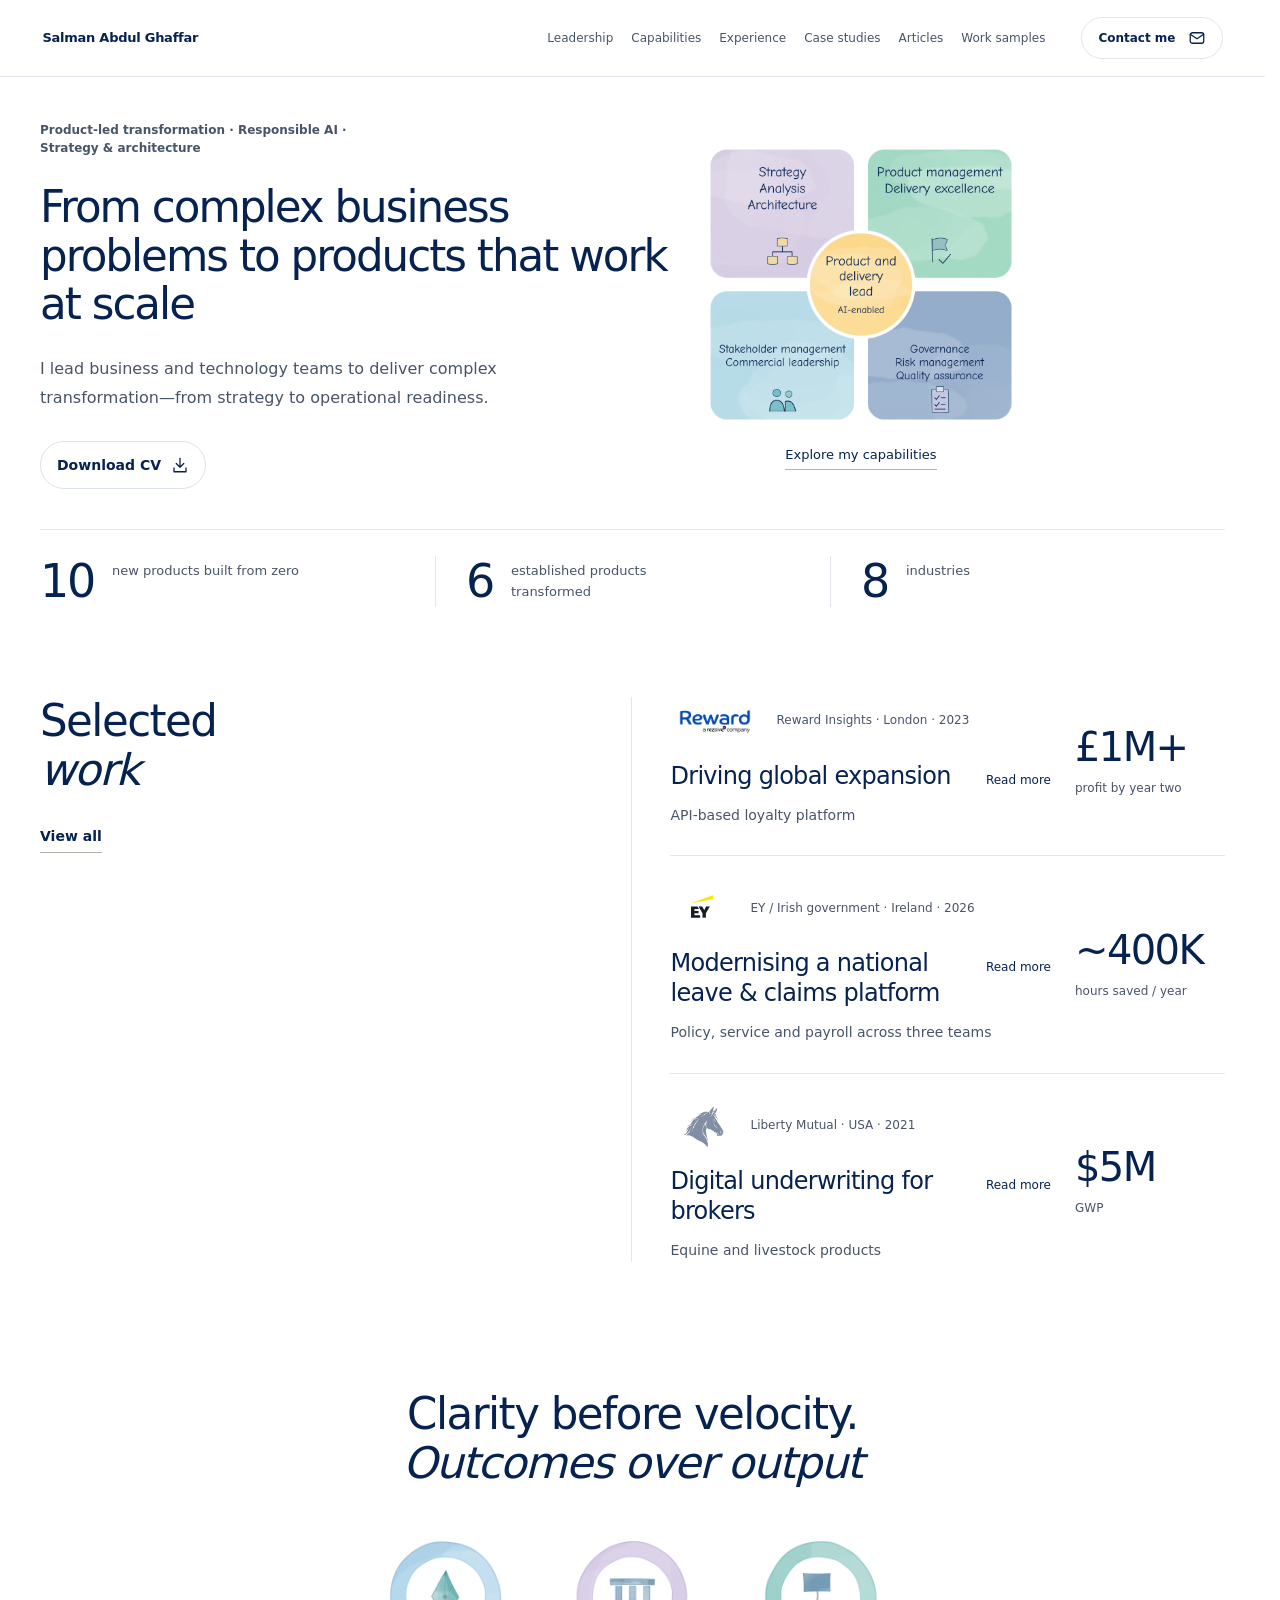
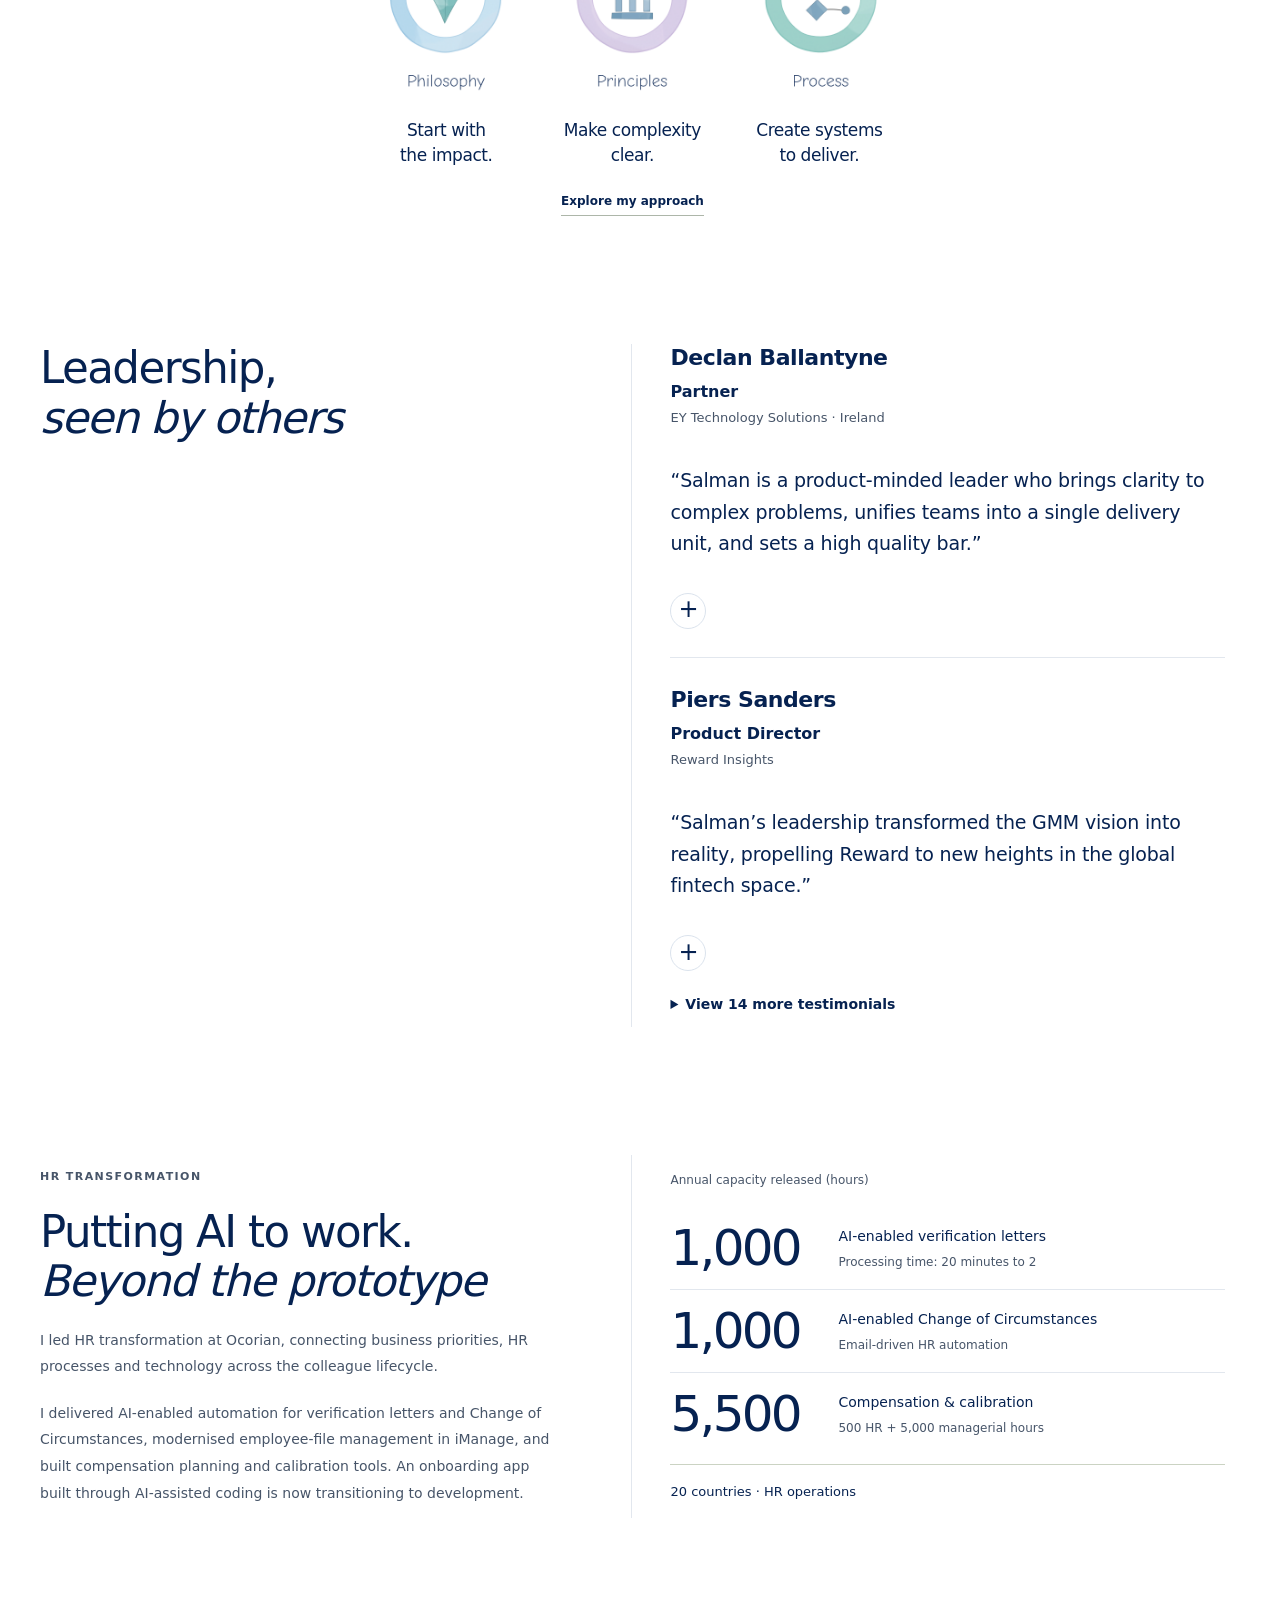
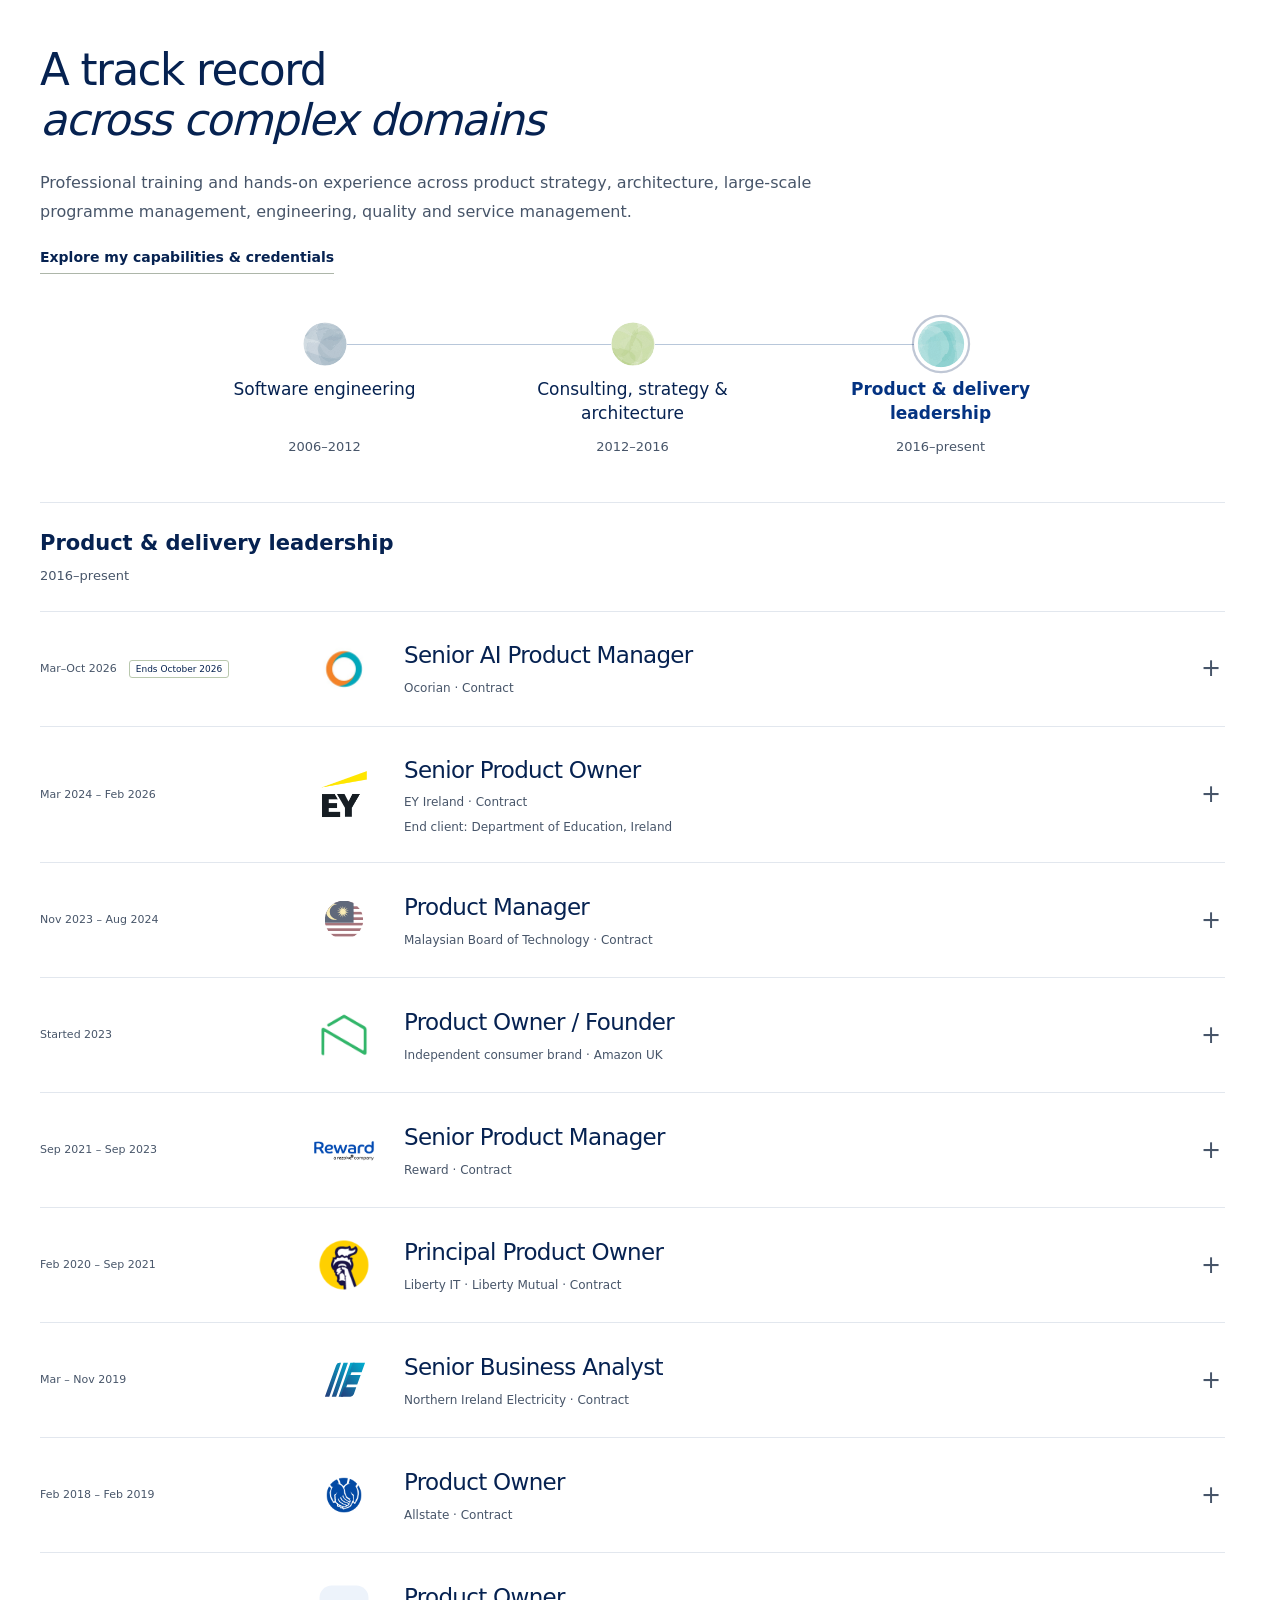
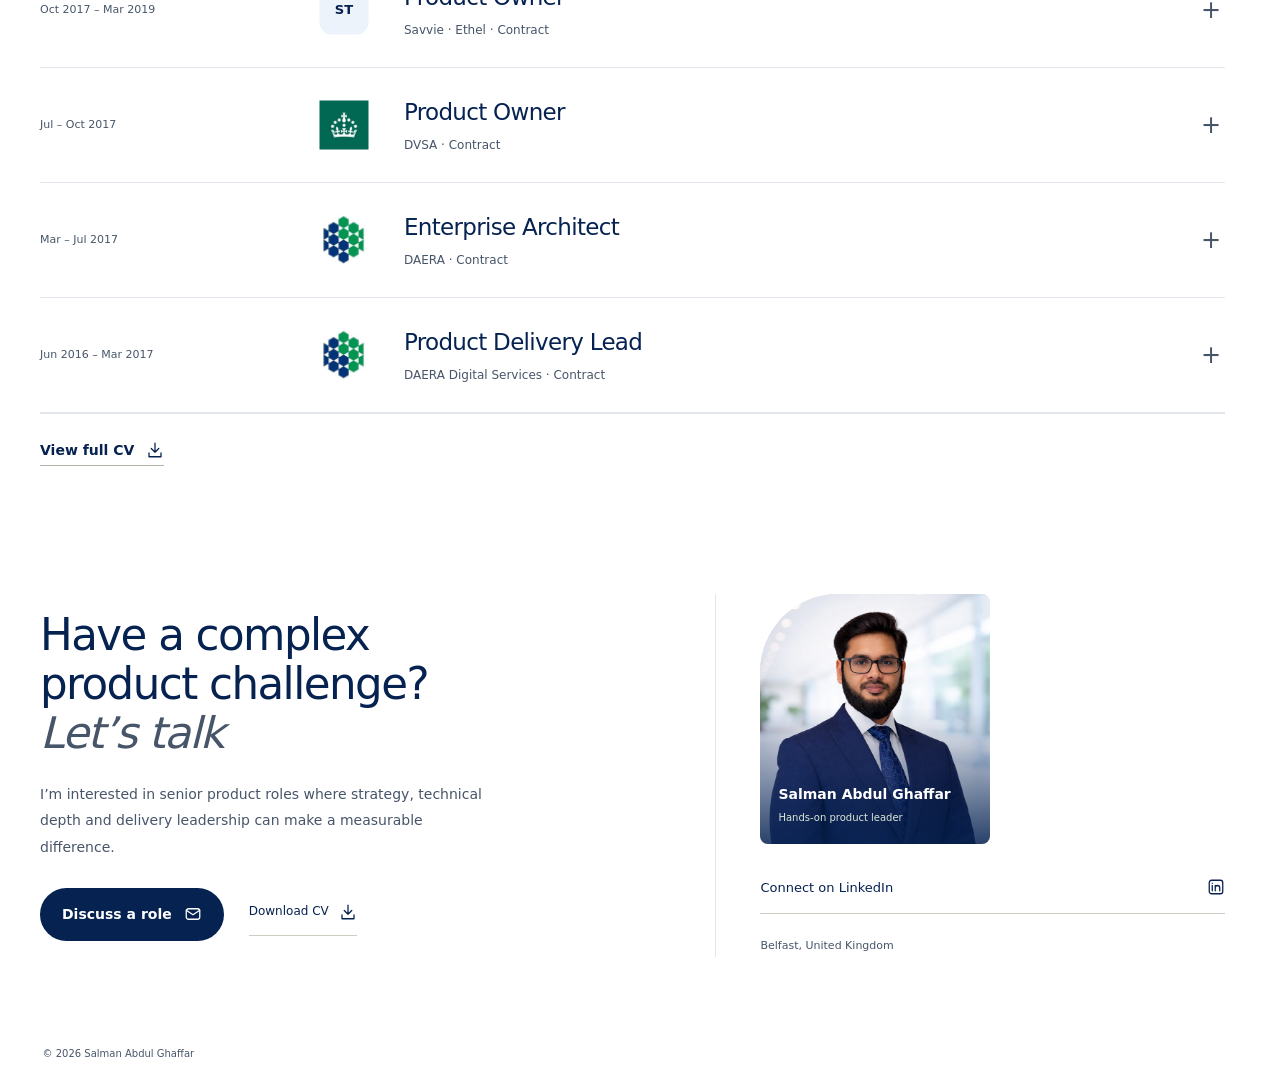
==== commit 583a09eb: "Correct OLCS annual savings and school calculation" ====
--- a/index.html
+++ b/index.html
@@ -19,7 +19,7 @@
 
 
 
-  <section class="selected-work" id="work"><div class="wrap work-preview-layout"><div class="work-preview-intro"><h2 class="portfolio-heading">Selected <em>work</em></h2><a class="quiet-link" href="cases.html">View all</a></div><div class="work-preview-projects"><a class="work-preview-project" href="case-reward-gmm.html" aria-label="Read the case study: Driving global expansion"><div><div class="work-preview-identity"><img src="assets/logos/reward-transparent-v001.webp" alt="Reward" loading="lazy"><span class="work-preview-meta">Reward Insights · London · 2023</span></div><h3><span>Driving global expansion</span><span class="work-preview-read-more">Read more</span></h3><p class="work-preview-description">API-based loyalty platform</p></div><div class="work-preview-outcome"><b>£1M+</b><span>profit by year two</span></div></a><a class="work-preview-project" href="case-olcs.html" aria-label="Read the case study: Modernising a national leave &amp; claims platform"><div><div class="work-preview-identity"><img src="assets/logos/ey-supplied-v001.webp" alt="EY Ireland" loading="lazy"><span class="work-preview-meta">EY / Irish government · Ireland · 2026</span></div><h3><span>Modernising a national leave &amp; claims platform</span><span class="work-preview-read-more">Read more</span></h3><p class="work-preview-description">Policy, service and payroll across three teams</p></div><div class="work-preview-outcome"><b>1K+</b><span>hours saved / month</span></div></a><a class="work-preview-project" href="case-liberty-equine.html" aria-label="Read the case study: Digital underwriting for brokers"><div><div class="work-preview-identity"><img src="assets/equine-horse.webp" alt="Equine underwriting" loading="lazy"><span class="work-preview-meta">Liberty Mutual · USA · 2021</span></div><h3><span>Digital underwriting for brokers</span><span class="work-preview-read-more">Read more</span></h3><p class="work-preview-description">Equine and livestock products</p></div><div class="work-preview-outcome"><b>$5M</b><span><abbr title="Gross written premium">GWP</abbr></span></div></a></div></div></section>
+  <section class="selected-work" id="work"><div class="wrap work-preview-layout"><div class="work-preview-intro"><h2 class="portfolio-heading">Selected <em>work</em></h2><a class="quiet-link" href="cases.html">View all</a></div><div class="work-preview-projects"><a class="work-preview-project" href="case-reward-gmm.html" aria-label="Read the case study: Driving global expansion"><div><div class="work-preview-identity"><img src="assets/logos/reward-transparent-v001.webp" alt="Reward" loading="lazy"><span class="work-preview-meta">Reward Insights · London · 2023</span></div><h3><span>Driving global expansion</span><span class="work-preview-read-more">Read more</span></h3><p class="work-preview-description">API-based loyalty platform</p></div><div class="work-preview-outcome"><b>£1M+</b><span>profit by year two</span></div></a><a class="work-preview-project" href="case-olcs.html" aria-label="Read the case study: Modernising a national leave &amp; claims platform"><div><div class="work-preview-identity"><img src="assets/logos/ey-supplied-v001.webp" alt="EY Ireland" loading="lazy"><span class="work-preview-meta">EY / Irish government · Ireland · 2026</span></div><h3><span>Modernising a national leave &amp; claims platform</span><span class="work-preview-read-more">Read more</span></h3><p class="work-preview-description">Policy, service and payroll across three teams</p></div><div class="work-preview-outcome"><b>~400K</b><span>hours saved / year</span></div></a><a class="work-preview-project" href="case-liberty-equine.html" aria-label="Read the case study: Digital underwriting for brokers"><div><div class="work-preview-identity"><img src="assets/equine-horse.webp" alt="Equine underwriting" loading="lazy"><span class="work-preview-meta">Liberty Mutual · USA · 2021</span></div><h3><span>Digital underwriting for brokers</span><span class="work-preview-read-more">Read more</span></h3><p class="work-preview-description">Equine and livestock products</p></div><div class="work-preview-outcome"><b>$5M</b><span><abbr title="Gross written premium">GWP</abbr></span></div></a></div></div></section>
 
   <section class="leadership homepage-approach" id="approach"><div class="wrap"><div class="section-heading"><div><h2 class="portfolio-heading">Clarity before velocity.<br><em>Outcomes over output</em></h2></div></div><div class="home-approach-motion" data-diagram-motion><article class="approach-motion-part"><div class="approach-motion-art"><picture><source media="(max-width:640px)" srcset="assets/approach-ppp-mobile-stacked-approved-v001.webp" width="780" height="2148"><img src="assets/approach-ppp-comic-neue-light-approved-v004.webp" width="2200" height="812" alt="Philosophy: watercolour compass" style="--piece:0"></picture></div><h3>Start with<br class="home-caption-break"> the impact.</h3></article><article class="approach-motion-part"><div class="approach-motion-art"><picture><source media="(max-width:640px)" srcset="assets/approach-ppp-mobile-stacked-approved-v001.webp" width="780" height="2148"><img src="assets/approach-ppp-comic-neue-light-approved-v004.webp" width="2200" height="812" alt="Principles: watercolour three pillars" style="--piece:1"></picture></div><h3>Make complexity<br class="home-caption-break"> clear.</h3></article><article class="approach-motion-part"><div class="approach-motion-art"><picture><source media="(max-width:640px)" srcset="assets/approach-ppp-mobile-stacked-approved-v001.webp" width="780" height="2148"><img src="assets/approach-ppp-comic-neue-light-approved-v004.webp" width="2200" height="812" alt="Process: watercolour connected steps" style="--piece:2"></picture></div><h3>Create systems<br class="home-caption-break"> to deliver.</h3></article></div><div class="home-approach-footer"><a class="quiet-link" href="approach.html">Explore my approach</a></div></div></section>
 
@@ -31,8 +31,8 @@
 
   <section class="now-section"><div class="wrap now-layout"><div><p class="section-label">HR transformation</p><h2 class="portfolio-heading">Putting AI to work.<br><em>Beyond the prototype</em></h2><p>I led HR transformation at Ocorian, connecting business priorities, HR processes and technology across the colleague lifecycle.</p><p>I delivered AI-enabled automation for verification letters and Change of Circumstances, modernised employee-file management in iManage, and built compensation planning and calibration tools. An onboarding app built through AI-assisted coding is now transitioning to development.</p></div><div class="now-evidence"><span class="now-label">Annual capacity released (hours)</span><div class="now-benefits"><div class="now-benefit"><strong>1,000</strong><div><b>AI-enabled verification letters</b><p>Processing time: 20 minutes to 2</p></div></div><div class="now-benefit"><strong>1,000</strong><div><b>AI-enabled Change of Circumstances</b><p>Email-driven HR automation</p></div></div><div class="now-benefit"><strong>5,500</strong><div><b>Compensation & calibration</b><p>500 HR + 5,000 managerial hours</p></div></div></div><div class="now-divider"></div><div class="now-bottom"><b>20 countries · HR operations</b></div></div></div></section>
 
-  <section class="experience" id="changelog"><div class="wrap"><div class="section-heading"><div><h2 class="portfolio-heading">A track record<br><em>across complex domains</em></h2><p class="experience-breadth">Professional training and hands-on experience across product strategy, architecture, large-scale programme management, engineering, quality and service management.</p><a class="quiet-link experience-capabilities-link" href="specs.html">Explore my capabilities &amp; credentials</a></div></div><figure class="career-journey-visual"><div class="career-journey-interactive career-three-stage" role="tablist" aria-label="Career stages"><button type="button" class="career-milestone career-stage-1" role="tab" id="experience-foundations-tab" aria-selected="false" tabindex="-1" data-career-target="experience-foundations" aria-controls="experience-foundations"><span class="career-stage-dot" aria-hidden="true"></span><span class="career-stage-title">Software engineering</span><span class="career-stage-date">2006–2012</span></button><button type="button" class="career-milestone career-stage-2" role="tab" id="experience-consulting-tab" aria-selected="false" tabindex="-1" data-career-target="experience-consulting" aria-controls="experience-consulting"><span class="career-stage-dot" aria-hidden="true"></span><span class="career-stage-title">Consulting, strategy & architecture</span><span class="career-stage-date">2012–2016</span></button><button type="button" class="career-milestone career-stage-3" role="tab" id="experience-product-tab" aria-selected="true" tabindex="0" data-career-target="experience-product" aria-controls="experience-product"><span class="career-stage-dot" aria-hidden="true"></span><span class="career-stage-title">Product & delivery leadership</span><span class="career-stage-date">2016–present</span></button></div></figure><section class="career-group" id="experience-product" role="tabpanel" tabindex="0" aria-labelledby="experience-product-tab" ><span id="experience-ai" aria-hidden="true"></span><div class="career-group-heading"><span><b>Product & delivery leadership</b><small>2016–present</small></span></div><div class="experience-list"><details class="experience-row"><summary><span class="experience-date">Mar–Oct 2026<small>Ends October 2026</small></span><span class="experience-identity"><span class="experience-logo-slot"><span class="experience-mark "><img src="assets/logos/ocorian_logo.jpg" alt="" width="56" height="56" loading="lazy"></span></span><span class="experience-position"><b>Senior AI Product Manager</b><span>Ocorian · Contract</span></span></span><span class="experience-toggle" aria-hidden="true">+</span></summary><div class="experience-detail"><p>Led HR transformation across 20 countries, combining product leadership, business analysis, service design and solution architecture to build a connected colleague-lifecycle platform.</p><ul class="experience-evidence"><li>Reported to the CIO and partnered with the Head of HR Operations and global HR leadership at Ocorian, a global fund, corporate and private client services provider.</li></ul><div class="experience-engagements"><details class="experience-engagement experience-topic"><summary><span class="engagement-identity"><b>Verification letters</b></span><span class="engagement-toggle" aria-hidden="true">+</span></summary><div class="engagement-detail"><ul class="experience-evidence"><li>Delivered AI-enabled verification-letter generation automation, reducing processing time from 20 minutes to 2 minutes and releasing 1,000 hours of annual capacity.</li><li>Automated incoming-email routing and workflow creation, selected the relevant letter template and populated employee details, retrieving additional information from BambooHR when needed.</li><li>Kept human review and approval before integrations sent or filed the letter as required. Supported requests included employment confirmations and bank reference letters.</li></ul></div></details><details class="experience-engagement experience-topic"><summary><span class="engagement-identity"><b>Change of Circumstances</b></span><span class="engagement-toggle" aria-hidden="true">+</span></summary><div class="engagement-detail"><ul class="experience-evidence"><li>Delivered AI-enabled Change of Circumstances automation with human review. Realised annual capacity benefit: 1,000 hours.</li><li>Prototyped the user experience and gathered early user feedback before production development. Developed and delivered training on AI and the Change of Circumstances solution.</li><li>Structured an incremental roadmap from single and multiple requests to AI email classification, workflow creation and thread tracking, followed by BambooHR employee-data updates, duplicate-request tracking, DocuSign signatures and automatic document storage. Retained human review throughout the design.</li></ul></div></details><details class="experience-engagement experience-topic"><summary><span class="engagement-identity"><b>iManage & employee files</b></span><span class="engagement-toggle" aria-hidden="true">+</span></summary><div class="engagement-detail"><ul class="experience-evidence"><li>Led employee-file transformation across 2,000+ legacy records in iManage, covering reconciliation, migration, metadata, folder structures, role-based access control and integration design.</li><li>Automated employee-file creation for new joiners as part of the onboarding journey.</li></ul></div></details><details class="experience-engagement experience-topic"><summary><span class="engagement-identity"><b>Compensation planning & calibration</b></span><span class="engagement-toggle" aria-hidden="true">+</span></summary><div class="engagement-detail"><ul class="experience-evidence"><li>Built and delivered compensation planning and calibration tools through AI-assisted coding (vibe coding) using Microsoft Copilot, releasing 500 HR hours and 5,000 managerial hours of annual capacity.</li></ul></div></details><details class="experience-engagement experience-topic"><summary><span class="engagement-identity"><b>Onboarding</b></span><span class="engagement-toggle" aria-hidden="true">+</span></summary><div class="engagement-detail"><ul class="experience-evidence"><li>Designed and built an end-to-end onboarding application through AI-assisted coding, connecting recruitment, candidate review, SmartRecruiters, BambooHR, iManage, Veremark, communications and colleague-readiness activities.</li><li>Iterated the application approximately 30 times to validate requirements with business and engineering teams. The application is now transitioning to the development team.</li><li>Designed the journey modularly, enabling a pivot when planned SmartRecruiters functionality became unavailable without redesigning downstream steps. Created reusable rules and onboarding documentation, including payroll information across 20 jurisdictions.</li></ul></div></details><details class="experience-engagement experience-topic"><summary><span class="engagement-identity"><b>Strategy & investment</b></span><span class="engagement-toggle" aria-hidden="true">+</span></summary><div class="engagement-detail"><ul class="experience-evidence"><li>Shaped problems early in the engagement and established traceability from organisational priorities to HR objectives and product decisions. Compliance by design and an unrivalled colleague experience were guiding objectives.</li><li>Reframed individual process automation around the full colleague lifecycle and a reusable HR Operations platform. Created the vision for Platform-I, with modular foundations for onboarding, probation and offboarding.</li><li>Developed business cases with the Head of HR Operations, including probation and performance management, and a benefits-led roadmap distinguishing realised, expected and forecast value against investment, risk and reusable capability.</li><li>Provided executive visibility of roadmap, investment, risks, capacity, benefits and ROI; managed the allocated budget and development-resource allocation for a Mauritius-based team.</li><li>Captured and categorised 45+ Next Matter platform limitations, including CI/CD, versioning and form-design constraints. Encouraged team contributions and used this shared evidence to improve supplier accountability and influence its roadmap.</li><li>Identified a lower-cost DocuSign integration approach through Workato, with indicative per-signature costs of approximately $0.05 rather than $6.</li></ul></div></details><details class="experience-engagement experience-topic"><summary><span class="engagement-identity"><b>Delivery, adoption & governance</b></span><span class="engagement-toggle" aria-hidden="true">+</span></summary><div class="engagement-detail"><ul class="experience-evidence"><li>Combined product leadership, business analysis, service design, solution architecture, Scrum Master and project-management responsibilities, translating problems into prototypes, requirements and sprint objectives.</li><li>Used GenAI, RAG, prompt chaining and orchestration to develop incremental HR solutions, using AI as a transitional layer while deterministic systems were developed and retaining the existing HR email channel during migration.</li><li>Protected engineering focus, managed blockers and delivery trade-offs, and coordinated business, engineering and platform teams.</li><li>Managed delivery dependencies across development and test environments, access, credentials, SmartRecruiters, DocuSign and iManage. Aligned HR, testing and administration stakeholders on test and production environments; raised change requests and represented releases at the Change Advisory Board.</li><li>Introduced shift-left testing using representative anonymised production scenarios and test data, including HR emails for Change of Circumstances testing and AI-model evaluation. Managed user acceptance testing (UAT) for HR transformation delivery.</li><li>Engagement scheduled to conclude at the end of October 2026 following an organisational restructure and programme closure.</li><li>Technology & tools: OpenAI, Microsoft Copilot, Workato, Power Automate, Next Matter, BambooHR, SmartRecruiters, DocuSign, iManage, Veremark and custom applications.</li></ul></div></details></div></div></details><details class="experience-row"><summary><span class="experience-date">Mar 2024 – Feb 2026</span><span class="experience-identity"><span class="experience-logo-slot"><span class="experience-mark "><img src="assets/logos/ey-supplied-v001.webp" alt="" width="56" height="56" loading="lazy"></span></span><span class="experience-position"><b>Senior Product Owner</b><span>EY Ireland · Contract</span><small class="experience-end-client">End client: Department of Education, Ireland</small></span></span><span class="experience-toggle" aria-hidden="true">+</span></summary><div class="experience-detail"><p>Product Owner across 3 delivery teams on OLCS — national platform serving 90,000+ teachers, ~4,000 schools, and 20,000+ school users, managing statutory leave and payroll workflows in highly regulated environment.</p><ul class="experience-evidence"><li>End client: Department of Education, Ireland. Provided Senior Product Owner services as part of the EY Ireland consulting team on OLCS modernisation.</li><li>EY is a global leader in assurance, tax, and advisory services, helping clients drive growth and navigate complex challenges.</li><li>Reported to EY Partner, owned roadmap integrity, risk reporting, and executive progress reviews for a regulated public-sector transformation.</li><li>Converted undocumented legacy logic (policy, tribal knowledge, system behaviour) into structured, testable business rules, accelerating development and testing.</li><li>Increased velocity ~5 to 30 story points by enforcing backlog prioritisation, dependency management, and outcome-focused delivery.</li><li>Introduced risk and progress overlay mapping on story maps to expose cross-team dependencies and unblock gridlock; shifted executive discussions from blame-driven to solution-led decisions.</li><li>Leveraged flow metrics to influence senior EY and Ministry leadership; secured programme transition from Scrum to Kanban, improving predictability and cycle-time.</li><li>Embedded GDPR-by-design controls (RBAC, auditability, data minimisation, encryption safeguards) into requirements; strengthened compliance for high-risk data.</li><li>Entrusted with 2 additional teams. Contract extended multiple times based on measurable impact.</li><li>Conceived and piloted Generative AI early-warning system to flag high-risk leave submissions; reduced claim rejection rates by ~50%, preventing payroll disruption and operational failure.</li><li>Re-engineered multiple fragile legacy workflows and unlocked 1,000+ operational hours a month in savings across the programme while preserving core database integrity.</li><li>Technology & tools: Azure cloud, MFA, SSO, MUI, Figma, Visio, GitHub.</li></ul><a class="quiet-link" href="case-olcs.html">Read the case study</a></div></details><details class="experience-row"><summary><span class="experience-date">Nov 2023 – Aug 2024</span><span class="experience-identity"><span class="experience-logo-slot"><span class="experience-mark experience-mark-mbot"><img src="assets/logos/malaysia-rounded-v002.svg" alt="" width="56" height="56" loading="lazy"></span></span><span class="experience-position"><b>Product Manager</b><span>Malaysian Board of Technology · Contract</span></span></span><span class="experience-toggle" aria-hidden="true">+</span></summary><div class="experience-detail"><p>Brought in initially to support sales, then subsequently appointed to lead product discovery and delivery.</p><ul class="experience-evidence"><li>MBOT is a government-funded professional body responsible for regulating and recognising technologists, undertaking a programme to modernise its member recognition platform and associated business processes.</li><li>Led product discovery, defining vision, objectives, and core user segments.</li><li>Established the stakeholder engagement and governance approach across regulatory and operational groups.</li><li>Elicited and prioritised functional & non-functional requirements, creating and managing the product backlog.</li><li>Defined KPIs and success measures to track adoption, delivery performance, and operational impact.</li><li>Led end-to-end product delivery, achieving on-time launch of the online application and mobile app with an 80% increase in engagement.</li><li>Managed a globally distributed team spanning Egypt, India, Iran, Nigeria, Malaysia, and Pakistan across multiple time zones.</li></ul></div></details><details class="experience-row"><summary><span class="experience-date">Started 2023</span><span class="experience-identity"><span class="experience-logo-slot"><span class="experience-mark "><img src="assets/logos/amazon.jpg" alt="" width="56" height="56" loading="lazy"></span></span><span class="experience-position"><b>Product Owner / Founder</b><span>Independent consumer brand · Amazon UK</span></span></span><span class="experience-toggle" aria-hidden="true">+</span></summary><div class="experience-detail"><p>Built and launched a consumer brand sold through Amazon UK.</p><ul class="experience-evidence"><li>Owned brand identity, product design, packaging and compliance; achieved a 4.8-star customer rating.</li><li>Used competitor, keyword and customer analysis to define positioning and the product roadmap.</li><li>Optimised advertising and conversion through A/B testing and keyword targeting, tracking sales rank, click-through rate and conversion.</li><li>Directed designers and creative output, including marketing copy, A+ content and listing assets.</li></ul></div></details><details class="experience-row"><summary><span class="experience-date">Sep 2021 – Sep 2023</span><span class="experience-identity"><span class="experience-logo-slot"><span class="experience-mark "><img src="assets/logos/reward-transparent-v001.webp" alt="" width="56" height="56" loading="lazy"></span></span><span class="experience-position"><b>Senior Product Manager</b><span>Reward · Contract</span></span></span><span class="experience-toggle" aria-hidden="true">+</span></summary><div class="experience-detail"><p>Led the Global Merchant Marketplace (GMM) platform from concept to launch and scaled globally.</p><ul class="experience-evidence"><li>Reward, a global fintech company, partners with banks and retailers to enhance customer engagement. The company aimed to expand into global markets by developing an analytics-backed and API-based loyalty platform as a service (PaaS).</li><li>Directed platform vision, roadmap, and OKRs to align product execution with enterprise strategy and scalable growth.</li><li>Led the development of frameworks for product discovery, governance, and operational acceptance testing.</li><li>Ensured compliance with industry standards (PCI-DSS & GDPR) and KSA/UAE specific requirements.</li><li>Defined and managed the product backlog, attended daily scrum meetings, led sprint reviews.</li><li>With a cross-functional scrum team, transformed GMM concept into B2B2C mobile app platform within six months.</li><li>Collected customer feedback using prototypes and engagement metrics to ensure end-to-end mobile journey remains user-centric.</li><li>Designed a unified data model for multi-tenancy, enabling separate internal deployments and data warehouses.</li><li>Collaborated with data operations to establish data pipelines and defined/tracked KPIs for the platform.</li><li>Analysed offer redemption data to drive actionable insights, shaping offer strategies and the roadmap.</li><li>Collected refund data, optimised the refund algorithm, reducing system gaming risk by an additional 50%.</li><li>Launched cross-border, multi-language capability across 20+ countries, whilst de-risking finance and retail invoicing through automated commission and FX validation.</li><li>Aligning with the industry trends, differentiated the product through real-time cashback and SDK, securing a competitive victory for a major UK digital bank, Monzo.</li><li>Transformed the servicing capability through innovating an internal service management target operating model.</li><li>The new operating model was underpinned by a servicing system fully integrated with the internal content management system (CMS) and external banks via APIs.</li><li>New operating model enabled efficient customer query management, delivering internal cost savings of over £150K per year per bank partnership, and enabled an additional revenue stream.</li><li>Innovated “Smart resolutions” for cashback-related queries, automating disqualification reasons, leading to an 80% reduction in customer queries and exceptional user experience on mobile applications.</li><li>Developed and implemented a profit and loss model and pricing strategy, based on product offerings.</li><li>Partnered with senior leaders at First Abu Dhabi Bank (UAE) & Warba Bank (Kuwait); led SIT & UAT and OAT, ensuring smooth adoption of the product.</li><li>Achieved break-even in the first year, followed by million+ profits in the second year.</li><li>Technology & tools: AWS Lambda and Athena, Okta, .NET, SQL Server, Lucidchart, Swagger, Testmo, JIRA, Datadog, Confluence, GitHub, Figma and Tableau.</li></ul><div class="experience-engagements"><details class="experience-engagement"><summary><span class="engagement-mark"><span aria-hidden="true">Ma</span></span><span class="engagement-identity"><b>Market Impact</b><span>Market Impact</span></span><span class="engagement-toggle" aria-hidden="true">+</span></summary><div class="engagement-detail"><ul class="experience-evidence"><li>Targeted retail offers achieved a 30% increase in customer engagement and a 15% rise in card usage for partner banks. This competitive advantage stems from real-time cashback at the point of sale (POS) through seamless integration with the bank’s payment system.</li><li>Created an onboarding plan that streamlined the process, reducing time-to-market from 6 months to 10 weeks.</li><li>Assisted in onboarding local and global banks with a million-plus customer base.</li><li>Partnered with the regional director to establish a strategic partnership between Reward & VISA.</li><li>Partnered internally to manage the contract negotiations with major banks, leading to successful agreements with major local and global banks including Monzo and Qatar National Bank.</li><li>Led the product workstream in enterprise pre-sales engagements, resolving complex architectural and regulatory challenges to strengthen deal progression.</li><li>Led product positioning with marketing, sharpening value articulation to improve enterprise win rates and market traction.</li></ul></div></details></div><a class="quiet-link" href="case-reward-gmm.html">Read the case study</a><a class="quiet-link" href="case-service-hive.html">Read the case study</a></div></details><details class="experience-row"><summary><span class="experience-date">Feb 2020 – Sep 2021</span><span class="experience-identity"><span class="experience-logo-slot"><span class="experience-mark "><img src="assets/logos/liberty-mutual-rounded-v001.png" alt="" width="56" height="56" loading="lazy"></span></span><span class="experience-position"><b>Principal Product Owner</b><span>Liberty IT · Liberty Mutual · Contract</span></span></span><span class="experience-toggle" aria-hidden="true">+</span></summary><div class="experience-detail"><p>Led the design and development of equine and livestock underwriting products from concept to launch.</p><ul class="experience-evidence"><li>Liberty Mutual Insurance, a Fortune 100 company, boasts a $39B+ revenue and a global presence.</li><li>Led product development and digital transformation in highly regulated environment.</li><li>Built strong relationships with stakeholders and negotiated timelines, estimates, benefits, and risks.</li><li>Collaborated with cross-functional teams in engineering (XP), design (UX/UI), and business to create, prioritize, and deliver the product roadmap and backlog.</li><li>Partnered with user expert for UX design, user research and acceptance testing.</li><li>Gathered regular feedback through demos and influenced business thinking/decision-making.</li><li>Coached business on multiple feature prioritisation techniques and established theme scoring.</li><li>Taking initiatives, performed continuous discovery to define and refine product vision, business goals, metrics, user personas, empathy maps, service blueprint, customer journey & revenue streams.</li><li>Designed flexible data and application model, allowing smooth application workflow management.</li><li>Analysed underwriting rules, crafted product requirements which delighted the client.</li><li>Provided delivery leadership and meticulously organised and managed dependencies.</li><li>Fully leveraged automatic document generation to reduce customer waiting times, automating invoice generation, policy generation and payment schedules.</li><li>Monitored conversion rates/revenue to take corrective actions.</li><li>Cultivated a culture of transparency, inspection and adaptation through mentoring and coaching.</li><li>The team became an “Exemplar team” within the organisation, winning CIO awards for product excellence.</li><li>Technology & tools: AWS serverless, Angular, DynamoDB, Mural, Pivotal Tracker, InVision, Confluence & Heap.</li></ul><div class="experience-engagements"><details class="experience-engagement"><summary><span class="engagement-mark"><span aria-hidden="true">Ma</span></span><span class="engagement-identity"><b>Market Impact</b><span>Market Impact</span></span><span class="engagement-toggle" aria-hidden="true">+</span></summary><div class="engagement-detail"><ul class="experience-evidence"><li>Delivered internal equine underwriting product within 6 months. Followed by release to external brokers including quick quote mobile app.</li><li>Achieved a 75% reduction in application processing times, 98% reduction in document generation time and enabled the business to roll out the product to thousands of brokers across the US, yielding double-digit growth in the first quarter post-deployment.</li><li>Over three million of business written within 3 months of product launch.</li></ul></div></details></div><a class="quiet-link" href="case-liberty-equine.html">Read the case study</a></div></details><details class="experience-row"><summary><span class="experience-date">Mar – Nov 2019</span><span class="experience-identity"><span class="experience-logo-slot"><span class="experience-mark "><img src="assets/logos/nie-symbol-v001.svg" alt="" width="56" height="56" loading="lazy"></span></span><span class="experience-position"><b>Senior Business Analyst</b><span>Northern Ireland Electricity · Contract</span></span></span><span class="experience-toggle" aria-hidden="true">+</span></summary><div class="experience-detail"><p>Consulted at NIE, building a ground-up business process improvement capability.</p><ul class="experience-evidence"><li>NIE, managing Northern Ireland’s electricity infrastructure, pursued business transformation in the regulatory period.</li><li>Led the formulation of a systematic business transformation framework (DMAIC based).</li><li>Negotiated the framework with the NIE board of directors, influencing the highest level of the organisation.</li><li>Acquired board approval for funding execution phase.</li><li>Partnered with a project manager, formed a team of 3 BAs and led parallel workstreams across Finance, Assets and Property management.</li><li>Partnered with the programme director, established a prioritisation framework based on NIE values and goals.</li><li>Conducted workshops with wider stakeholders and ranked business processes based on criticality & efficiency.</li><li>Coached programme team on business process modelling (BPMN), value chain, and process cycle efficiency.</li><li>Led the creation of tech/business architecture viewpoints to aid IT strategic planning.</li><li>Led the documentation of as-is/to-be business processes and capabilities, applications modules, KPIs, process metrics, cycle efficiency, value/non-value-added tasks to identify existing issues.</li><li>Performed root cause analysis.</li><li>Propelled enhancement suggestions through analytics, SAP improvements, automation, and market trends.</li><li>Presented visualisations of key findings to the C-suite.</li><li>Categorised and ranked transformation requirements for strategic business planning.</li><li>Defined process governance framework and advocated culture change.</li><li>The programme identified multi-million pounds of efficiencies and over ten business transformation opportunities.</li><li>Technology: SAP, Maximo, Visio, Power BI.</li></ul></div></details><details class="experience-row"><summary><span class="experience-date">Feb 2018 – Feb 2019</span><span class="experience-identity"><span class="experience-logo-slot"><span class="experience-mark "><img src="assets/logos/allstate-updated-v001.png" alt="" width="56" height="56" loading="lazy"></span></span><span class="experience-position"><b>Product Owner</b><span>Allstate · Contract</span></span></span><span class="experience-toggle" aria-hidden="true">+</span></summary><div class="experience-detail"><p>Provided Product leadership for a high-stakes, time-sensitive transformation programme.</p><ul class="experience-evidence"><li>Allstate Insurance, a Fortune 100 company with $39+ billion revenue, globally launched the Digital Claims Programme using SAFe to accelerate claim processing for 16,000 users, achieving annual cost savings of over $10 million.</li><li>Partnered with the claims business to comprehend desired outcomes.</li><li>Created and managed product roadmap and the backlog.</li><li>Defined, presented, and negotiated team-level PI objectives within the SAFe framework.</li><li>Conducted workshops involving the business, EA, DevOps, development, testing, SMEs, and vendors.</li><li>Shaped business and system integration landscapes, focusing on user-journey-based integration requirements.</li><li>Employed independent judgment to identify and manage internal/external stakeholders.</li><li>Modelled as-is / to-be business processes for end-to-end claims handling, tailored to the target audience.</li><li>Led the delivery of complex features for each Programme Increment (PI).</li><li>Identified, mitigated, and escalated delivery risks.</li><li>Monitored and measured KPIs for deployed features.</li><li>Led the resolution of integration and performance issues related to ETL using Ab Initio, involving technical analysis and collaboration with various teams and vendors.</li><li>Created documentation using rich pictures, storyboards, data flow/sequence diagrams, and mind mapping.</li><li>Led performance testing, production support, and defect triage.</li><li>Served as a role model, motivating team members to strive for excellence.</li><li>Technology & tools: Tibco, .NET, Ab Initio, Confluence and JIRA.</li><li>Provided programme integration architecture alongside product ownership, aligning business and enterprise architecture strategies and analysing non-functional requirements.</li></ul></div></details><details class="experience-row"><summary><span class="experience-date">Oct 2017 – Mar 2019</span><span class="experience-identity"><span class="experience-logo-slot"><span class="experience-mark experience-initials" aria-hidden="true">ST</span></span><span class="experience-position"><b>Product Owner</b><span>Savvie · Ethel · Contract</span></span></span><span class="experience-toggle" aria-hidden="true">+</span></summary><div class="experience-detail"><p>Developed Savvie’s financial advice product and transformed Ethel’s existing product, supporting both startups with product and Agile delivery.</p><ul class="experience-evidence"><li>Defined vision and objectives (VMOST). Conducted user research and executed competitor and SWOT analysis.</li><li>Formulated the business model employing the Business Model Canvas.</li><li>Secured proof of concept funding and managed the project.</li><li>Using design thinking techniques, created empathy maps, user personas, value proposition canvas, jobs to be done, problem definition, service blueprint and customer journeys.</li><li>Created product backlog and roadmap, themes, epics, and user stories.</li><li>Introduced lean and agile ways of working within the team.</li><li>Modelled data and designed application architecture.</li><li>Technology & tools: .NET, Confluence, Trello, and JIRA.</li></ul></div></details><details class="experience-row"><summary><span class="experience-date">Jul – Oct 2017</span><span class="experience-identity"><span class="experience-logo-slot"><span class="experience-mark "><img src="assets/logos/dvla dvsa.jpg" alt="" width="56" height="56" loading="lazy"></span></span><span class="experience-position"><b>Product Owner</b><span>DVSA · Contract</span></span></span><span class="experience-toggle" aria-hidden="true">+</span></summary><div class="experience-detail"><p>As part of the discovery team, led Product and Business Architecture streams, adhering to the GDS guidelines.</p><ul class="experience-evidence"><li>DVSA, an executive agency under the UK Department for Transport, aimed to transform the Driver’s theory test service to achieve annual savings exceeding £10 million, serving over 1.2 million customers annually.</li><li>Identified, engaged, and managed senior stakeholders in a multi-vendor environment.</li><li>Partnered with the department heads for as-is business process analysis.</li><li>Identified pain points, future aspirations, and alignment with the vision.</li><li>Analysed capabilities: Test Content, Counter fraud, Policy, Legislation, Learning, Publications, Innovation, Contact centre operations, Contracts management, Corporate reputation, Finance, and DVA Northern Ireland.</li><li>Techniques used: interviews, rich pictures, process flow diagrams and business activity modelling.</li><li>Defined user segments (40+) and key processes (60+).</li><li>Developed hypothesis for improving customer experience.</li><li>Analysed customer complaints/enquiries data to identify improvement opportunities.</li><li>Identified requirements for changing legislation (e.g., digital theory test pass certificate).</li><li>Led creation of user journeys and as-is/to-be service blueprints and business capabilities.</li><li>Negotiated feature prioritisation framework with senior stakeholders.</li><li>Developed product roadmap for the minimum viable product (MVP), Alpha phase and beyond.</li><li>Led the development of product backlog with a team including user researchers, service designers, security experts, data scientists, and solutions architects.</li><li>Collaborated with SMEs on investigating impacts of GDPR and PCI DSS on proposed service.</li><li>Conducted market research to discover and evaluate emerging online proctoring products.</li><li>Tools and technologies: Proprietary systems, microservices, JIRA, Confluence.</li><li>Developed a discovery backlog of 10+ themes and 100+ epics with the multidisciplinary team.</li></ul></div></details><details class="experience-row"><summary><span class="experience-date">Mar – Jul 2017</span><span class="experience-identity"><span class="experience-logo-slot"><span class="experience-mark "><img src="assets/logos/daera logo.jpg" alt="" width="56" height="56" loading="lazy"></span></span><span class="experience-position"><b>Enterprise Architect</b><span>DAERA · Contract</span></span></span><span class="experience-toggle" aria-hidden="true">+</span></summary><div class="experience-detail"><p>Provided consultancy to DSD, to establish enterprise architecture (EA) capability from the ground up.</p><ul class="experience-evidence"><li>DAERA is a ministry in Northern Ireland, responsible for sustainable economy, environment, and rural community.</li><li>Partnered with the director of digital to define EA’s vision, influencing at the highest level.</li><li>Developed an EA capability maturity assessment framework, based on TOGAF.</li><li>Partnered with the heads of departments and assessed the EA maturity across all business capability areas.</li><li>Involved twenty-five senior stakeholders across development, security, infrastructure and operations through interviews and workshops to gather requirements, concerns, and the current state of the EA.</li><li>Defined as-is business, applications, data, and technology architecture.</li><li>Developed high-level target capability, IT governance and application portfolio strategy models.</li><li>Led an audit of the existing application, data & tech landscape and created architecture viewpoints.</li><li>Mapped applications to technology to feed into the technology procurement and retirement roadmap.</li><li>Conducted market research and benchmarked EA tools to address DSD requirements.</li><li>Researched the current trends around the EA, using Gartner and Forrester.</li><li>Developed a five-year roadmap using T-map with six dimensions to achieve mature and sustainable EA capability.</li><li>Tools and technologies: Excel for analytics, PowerPoint.</li></ul></div></details><details class="experience-row"><summary><span class="experience-date">Jun 2016 – Mar 2017</span><span class="experience-identity"><span class="experience-logo-slot"><span class="experience-mark "><img src="assets/logos/daera logo.jpg" alt="" width="56" height="56" loading="lazy"></span></span><span class="experience-position"><b>Product Delivery Lead</b><span>DAERA Digital Services · Contract</span></span></span><span class="experience-toggle" aria-hidden="true">+</span></summary><div class="experience-detail"><p>Led three cross-functional scrum teams across the Master Data Management programme.</p><ul class="experience-evidence"><li>Led the development and delivery plan of over ten interdependent software components.</li><li>Provided delivery estimates and timelines to senior stakeholders including the divisional director.</li><li>Took the teams on a journey of changing mindsets to adopt Lean/Agile practices.</li><li>Provided initial training and ongoing coaching on basic Agile concepts, planning, estimations, stand-ups, retrospectives, burndown, velocity, and evidence-based management.</li><li>Trained product owners to effectively manage the backlog, collective ownership, story mapping and user stories.</li><li>Led releases, deployments, system integration testing, UAT, security and performance testing.</li><li>Partnered with the head of the strategic systems department, devised an Agile maturity framework; assessed the existing level of maturity across teams and established a target maturity level.</li><li>Initiated and led the Product owner’s forum across the DSD, to shape the change in culture.</li><li>Gathered and communicated key delivery metrics to monitor the progress and plan the releases.</li><li>Fostered a culture of transparency, inspection, and adaptation.</li><li>Influenced senior leadership to enact Scrum and empirical product development.</li><li>Tools and technologies: Azure for requirements, JSON-based APIs, .NET, and Azure cloud.</li><li>Allocated resources across teams and led scrum ceremonies, alongside delivery planning, coaching and release leadership.</li></ul></div></details></div></section><section class="career-group" id="experience-consulting" role="tabpanel" tabindex="0" aria-labelledby="experience-consulting-tab" hidden><div class="career-group-heading"><span><b>Consulting, strategy & architecture</b><small>2012–2016</small></span></div><div class="experience-list"><details class="experience-row"><summary><span class="experience-date">Aug 2015 – Jun 2016</span><span class="experience-identity"><span class="experience-logo-slot"><span class="experience-mark "><img src="assets/logos/deloitte-updated-v001.png" alt="" width="56" height="56" loading="lazy"></span></span><span class="experience-position"><b>Senior Consultant</b><span>Deloitte, Strategy and Architecture · Permanent</span></span></span><span class="experience-toggle" aria-hidden="true">+</span></summary><div class="experience-detail"><p>IT strategy, Agile capability development and a global Salesforce analytics product for Eli Lilly.</p><ul class="experience-evidence"><li>Deloitte is a multinational professional services firm offering expertise in audit, consulting, tax, and advisory services. Known for global reach, industry leadership, and innovative solutions.</li><li>Led national Agile learning initiative, which included collaborating with other service lines to offer and deliver training courses. Performed market research, negotiated prices, and managed budgets.</li></ul><div class="experience-engagements"><details class="experience-engagement"><summary><span class="engagement-mark"><img src="assets/logos/choice_housing_association_logo.jpg" alt="" width="44" height="44" loading="lazy"></span><span class="engagement-identity"><b>Senior Business Analyst</b><span>Choice Housing</span></span><span class="engagement-toggle" aria-hidden="true">+</span></summary><div class="engagement-detail"><ul class="experience-evidence"><li>Choice Housing, Northern Ireland’s largest housing association, partnered with Deloitte to develop its IT strategy.</li><li class="experience-role-statement">Role: As a Senior Business Analyst, led client engagement for IT strategy formulation.</li><li>Conducted interviews and workshops with senior executives & management to assess the current Enterprise Architecture capability maturity (business, applications, data analytics, infrastructure).</li><li>Performed IT services capability maturity assessment.</li><li>Assessed suppliers, business, customer requirements and governance.</li><li>Performed market research for latest digital industry trends and identified barriers to innovation.</li><li>Partnered with project manager to shape overall IT strategy.</li></ul></div></details><details class="experience-engagement"><summary><span class="engagement-mark"><img src="assets/logos/eli_lilly_and_company_logo.jpg" alt="" width="44" height="44" loading="lazy"></span><span class="engagement-identity"><b>Product Owner</b><span>Eli Lilly</span></span><span class="engagement-toggle" aria-hidden="true">+</span></summary><div class="engagement-detail"><ul class="experience-evidence"><li>Eli Lilly, a global pharmaceutical company with affiliates in approximately seventeen countries, aimed to enhance analytics by capturing account intelligence through the Salesforce platform.</li><li class="experience-role-statement">Role: As a Product Owner, managed the new product development from concept to successful global launch.</li><li>Gathered requirements from stakeholders and developed user stories and managed product backlog.</li><li>Led data modelling, aligning the business processes, and providing flexibility for global affiliates.</li><li>Negotiated the cost of custom development.</li><li>Managed UAT with senior global stakeholders, including the US-based head of analytics.</li><li>Gathered feedback and incorporated it into the product roadmap.</li><li>Led the data migration from SharePoint into the Salesforce based product.</li><li>Led the offshore Salesforce development team, sprint ceremonies and reporting of sprint performance indicators for Eli Lilly.</li></ul></div></details></div></div></details><details class="experience-row"><summary><span class="experience-date">Nov 2012 – Aug 2015</span><span class="experience-identity"><span class="experience-logo-slot"><span class="experience-mark "><img src="assets/logos/deloitte-updated-v001.png" alt="" width="56" height="56" loading="lazy"></span></span><span class="experience-position"><b>Consultant</b><span>Deloitte, Strategy and Architecture · Permanent</span></span></span><span class="experience-toggle" aria-hidden="true">+</span></summary><div class="experience-detail"><p>Product, architecture and analysis work across secure-card services, analytics, insurance and public-sector procurement.</p><div class="experience-engagements"><details class="experience-engagement"><summary><span class="engagement-mark"><span aria-hidden="true">BD</span></span><span class="engagement-identity"><b>Business development</b><span>Deloitte · business development</span></span><span class="engagement-toggle" aria-hidden="true">+</span></summary><div class="engagement-detail"><ul class="experience-evidence"><li>Undertook a variety of business development roles.</li><li>Supported RFI (Request for Information), Bids, and Pre-Qualification Questionnaires.</li><li>Designed solution architecture for the Law enforcement agency RFI.</li><li>Developed an internal User Story Mapping training course.</li></ul></div></details><details class="experience-engagement"><summary><span class="engagement-mark"><span aria-hidden="true">MA</span></span><span class="engagement-identity"><b>Product Owner · Business Analysis & Test Architecture</b><span>Deloitte · managed analytics</span></span><span class="engagement-toggle" aria-hidden="true">+</span></summary><div class="engagement-detail"><ul class="experience-evidence"><li>Deloitte’s managed analytics initiative offers analytics products as SaaS, supported by a new cloud platform for rapid, flexible hosting of analytics applications and a secure access portal.</li><li class="experience-role-statement">Role: As Product Owner, managed the product development.</li><li>Elicited requirements from a variety of stakeholders, including business security and enterprise risk services.</li><li>Defined user stories and prototyped user interface designs.</li><li>Managed product backlog.</li><li>Alongside product ownership, delivered business analysis and test architecture for the Managed Analytics platform.</li><li>Designed user security and permissions with the product architect, Business Security and Enterprise Risk teams, and established documentation practices for Agile delivery.</li><li>Evaluated test management tools and vendors through proof-of-concept demonstrations, cost-benefit, integration and learning-time comparisons.</li><li>Built a cloud-based browser automation framework using Java, Selenium and TestNG for nightly continuous integration.</li><li>Integrated JIRA, TestRail and automated test results through REST APIs; supported functional testing, release practices and test environments.</li></ul></div></details><details class="experience-engagement"><summary><span class="engagement-mark"><img src="assets/logos/daera logo.jpg" alt="" width="44" height="44" loading="lazy"></span><span class="engagement-identity"><b>Technical Business Analyst</b><span>DAERA</span></span><span class="engagement-toggle" aria-hidden="true">+</span></summary><div class="engagement-detail"><ul class="experience-evidence"><li>DAERA was procuring a new animal health system, and Deloitte provided advisory services for the process.</li><li class="experience-role-statement">Role: As a Technical business analyst, evaluated the responses from six vendors throughout procurement.</li><li>Presented key findings and justification for the evaluation to senior stakeholders. Evaluated the following domains:</li><li>Non-functional requirements, including business continuity, disaster recovery and data archiving.</li><li>Integration with partner systems and government payment gateway.</li><li>Software Development Lifecycle (SDLC) and innovation approach.</li><li>Solution architecture and its alignment to DAERA’s vision for Service Oriented Architecture (SOA).</li></ul></div></details><details class="experience-engagement"><summary><span class="engagement-mark"><img src="assets/logos/dvla dvsa.jpg" alt="" width="44" height="44" loading="lazy"></span><span class="engagement-identity"><b>Technical Product Owner</b><span>DVLA</span></span><span class="engagement-toggle" aria-hidden="true">+</span></summary><div class="engagement-detail"><ul class="experience-evidence"><li>Deloitte led the replacement of the DVLA’s Secure Cards System, handling over 5 million UK driving licences, digital tachographs, and biometric residence permits.</li><li class="experience-role-statement">Role: As Technical Product Owner took ownership of the full product lifecycle, including requirements definition, integration with multiple vendors, non-functional requirements, and operational acceptance testing (OAT).</li><li>Redesigned the data orchestration processes, adhering to GDPR & government security requirements.</li><li>Led functional & integration design for data processing, image processing & encryption components.</li><li>Collaborated with stakeholders to define complex requirements.</li><li>Stakeholders included multiple UK/EU government agencies, secure cards manufacturer, production machines manufacturer, data centre managers, incumbent suppliers, and sub-contractors.</li><li>Managed product backlog and led product demos.</li><li>Defined and delivered non-functional requirements, encompassing failover design, performance, scalability, security, access control, monitoring, backup and restore, capacity planning, application upgrades, and logging.</li><li>Designed failover and resilience solution & led testing, across multiple data centres and card production sites.</li><li>Identified, mitigated, and escalated risks.</li><li>Led the definition and sign-off of the OAT plan from all stakeholders involved.</li><li>Led OAT execution across four data centres & two production sites, coordinating activities across cross-functional teams of developers, testers, DevOps, and operations.</li><li>Engineered and managed the testing of the technical aspects of the cutover plan for the go live.</li><li>Collaborated with senior stakeholders to define processes for service management based on ITIL best practices, including incident, configuration, release, and user access management.</li><li>Tools and technologies: ImageMagick, Zabbix, Java, SoapUI, Jenkins, JIRA, Skyscape, and Rackspace.</li><li>Led stakeholder communication planning, requirements workshops, prototyping and BDD acceptance criteria; supported functional, system, UAT and performance test strategy and release estimation.</li><li>Configured JIRA workflows for user stories, defects and changes, structured project epics and linked requirements back to the original tender.</li><li>Recognised for coaching external suppliers in Agile delivery and improving retrospectives so issues were addressed before subsequent sprints.</li></ul></div></details><details class="experience-engagement"><summary><span class="engagement-mark"><img src="assets/logos/swinton_insurance_logo.jpg" alt="" width="44" height="44" loading="lazy"></span><span class="engagement-identity"><b>Digital Product Owner</b><span>Swinton</span></span><span class="engagement-toggle" aria-hidden="true">+</span></summary><div class="engagement-detail"><ul class="experience-evidence"><li>Swinton is one of the largest insurance providers in the U.K. and has been working on a major I.T. transformation programme to rebrand all the external sales channels and provide a cross-channel sales experience.</li><li class="experience-role-statement">Role: As a Digital Product Owner, led the product management of Swinton House Insurance.</li><li>Defined customer journeys across the web and mobile devices.</li><li>Requirements elicitation using interviews & prototyping.</li><li>Using SQL performed data analysis for requirements prioritisation and refinement.</li><li>Developed user stories to enable Behaviour-Driven Development (BDD).</li><li>Prioritised and maintained the product backlog & streamlined the requirements elicitation across the programme.</li><li>Demonstrated iterations to product owners, Marketing, UAT teams, the CEO and CIO; supported sprint planning, estimation and retrospectives.</li><li>Improved specification templates to reduce defects and removed bottlenecks from testing and UAT.</li><li>Received three Deloitte Limelight awards for collaboration and client value.</li></ul></div></details><details class="experience-engagement"><summary><span class="engagement-mark"><img src="assets/logos/helm-redrawn-v001.svg" alt="" width="44" height="44" loading="lazy"></span><span class="engagement-identity"><b>Business Analyst</b><span>Helm Housing</span></span><span class="engagement-toggle" aria-hidden="true">+</span></summary><div class="engagement-detail"><ul class="experience-evidence"><li>Helm Housing provides social housing to more than five thousand tenants around Northern Ireland. Deloitte was involved to assist in forming the IT Strategy.</li><li class="experience-role-statement">Role: As a Business Analyst, led enterprise architecture stream of the IT strategy.</li><li>Conducted stakeholder interviews, including the Finance Director & CEO, to identify issues with current services.</li><li>Conducted IT and business capability maturity assessments for benchmarking and improvements.</li><li>Conducted end-user surveys, to measure the current IT service effectiveness.</li><li>Reviewed IT infrastructure and identified business-process bottlenecks and points of failure.</li></ul></div></details></div></div></details></div></section><section class="career-group" id="experience-foundations" role="tabpanel" tabindex="0" aria-labelledby="experience-foundations-tab" hidden><div class="career-group-heading"><span><b>Software engineering</b><small>2006–2012</small></span></div><div class="experience-list"><details class="experience-row"><summary><span class="experience-date">Dec 2009 – Sep 2012</span><span class="experience-identity"><span class="experience-logo-slot"><span class="experience-mark "><img src="assets/logos/mformation-symbol-v002.svg" alt="" width="56" height="56" loading="lazy"></span></span><span class="experience-position"><b>Software Engineer</b><span>Mformation · Permanent</span></span></span><span class="experience-toggle" aria-hidden="true">+</span></summary><div class="experience-detail"><p>Technical lead for user management in a mobile device management platform.</p><ul class="experience-evidence"><li>Developed software for a platform managing millions of Apple, Android and Symbian devices, with customers including Vodafone and T-Mobile.</li><li>Refined technical requirements with product owners and worked with architects on solutions; developed, tested and documented Java APIs using Spring, Hibernate, Oracle DB, PL/SQL and SoapUI.</li><li>Integrated services using JSON/XML and RESTful APIs.</li><li>Led offshore testing and advised on test strategy; supported deployment teams and resolved customer acceptance defects. Became a subject-matter contact for end-to-end product testing.</li><li>Recorded one of the highest bug-fixing rates in continuous-engineering rotations; introduced Review Board and supported adoption.</li><li>Trained local and global junior colleagues and new hires, including buddying responsibilities.</li></ul></div></details><details class="experience-row"><summary><span class="experience-date">Nov 2007 – Nov 2009</span><span class="experience-identity"><span class="experience-logo-slot"><span class="experience-mark "><img src="assets/logos/openwave-redrawn-v001.svg" alt="" width="56" height="56" loading="lazy"></span></span><span class="experience-position"><b>Software Systems Engineer</b><span>Openwave · Permanent</span></span></span><span class="experience-toggle" aria-hidden="true">+</span></summary><div class="experience-detail"><p>Mobile gateway engineering, content adaptation and automated testing for telecom operators.</p><ul class="experience-evidence"><li>Designed UML components and developed Java J2EE/J2SE software for mobile gateway products at a provider serving 70+ operators, including T-Mobile, Orange and Vodafone.</li><li>Developed content adaptation that converted documents into HTML for non-smartphones, deployed at a mobile proxy gateway processing 20+ transactions per second.</li><li>Automated installation and product testing using JMeter, Perl and scripting; implemented JUnit tests in Linux/Solaris environments and maintained components through Perforce.</li><li>Achieved 80% unit-test coverage; led team test-case work, transferred knowledge to QA, isolated faults and tracked defects through resolution.</li><li>Led departmental code review using Review Board and contributed internal/external product documentation.</li><li>Carried out ISO quality-management audits; proposed audit templates that reduced auditor preparation time by at least 50%.</li><li>Owned team induction documentation and processes and supported client product demonstrations.</li></ul></div></details><details class="experience-row"><summary><span class="experience-date">Mar 2006 – Nov 2007</span><span class="experience-identity"><span class="experience-logo-slot"><span class="experience-mark "><img src="assets/logos/copyrite_logo.svg" alt="" width="56" height="56" loading="lazy"></span></span><span class="experience-position"><b>KTP Associate (Business Analyst)</b><span>COPYRITE · Bournemouth University</span></span></span><span class="experience-toggle" aria-hidden="true">+</span></summary><div class="experience-detail"><p>Requirements, software product development, workflow improvements and customer implementation.</p><ul class="experience-evidence"><li>Partnered with Bournemouth University for a small firm, managed project budgets, introduced analytics capability, and independently developed a new product, adding 150K in revenue each year.</li><li>Led the Ricoh software developer programme from requirements and UML design through Java development, testing, deployment and user training, applying PRINCE2 delivery practices.</li><li>Recorded £50,000 profit in the first two quarters, separate from the later revenue measure.</li><li>Implemented INVU document management, reducing document-processing time by 70%; introduced Crystal Reports/VBA reporting for Service and Sales.</li><li>Reported to directors on IT strategy, introduced email marketing and formed INVU/eCopy reseller partnerships.</li><li>The successful Knowledge Transfer Partnership programme was selected as a UK Government case study.</li></ul><a class="quiet-link" href="case-copyrite-genuscan.html">Read the case study</a></div></details><h4 class="career-earlier-heading">Earlier experience · 2004–2006</h4><details class="experience-row"><summary><span class="experience-date">Jan 2005 – Feb 2006</span><span class="experience-identity"><span class="experience-logo-slot"><span class="experience-mark experience-initials" aria-hidden="true">GE</span></span><span class="experience-position"><b>Collections Associate</b><span>GE Consumer Finance · Leeds, UK</span></span></span><span class="experience-toggle" aria-hidden="true">+</span></summary><div class="experience-detail"><p>Customer recovery and call-quality work within agreed collections policies.</p><ul class="experience-evidence"><li>Assessed customer accounts and selected appropriate recovery actions while maintaining quality standards.</li><li>Met performance targets throughout the 13 months recorded and trained in three additional collection skills.</li><li>Selected for the Collections Quality Call Workout project to develop inbound/outbound calling scripts.</li></ul></div></details><details class="experience-row"><summary><span class="experience-date">Jan – Aug 2004</span><span class="experience-identity"><span class="experience-logo-slot"><span class="experience-mark experience-initials" aria-hidden="true">HM</span></span><span class="experience-position"><b>Business Analyst</b><span>Halari Memon Jamat · Karachi, Pakistan</span></span></span><span class="experience-toggle" aria-hidden="true">+</span></summary><div class="experience-detail"><p>Led development of a member-registration system for a community welfare organisation.</p><ul class="experience-evidence"><li>Led developers to design and implement a Visual Basic / MS Access registration system for an organisation serving thousands of community members; reduced registration time by 80%.</li><li>Owned requirements gathering, design, testing, deployment and user training; improved internal IT infrastructure.</li><li>Organised community IT workshops.</li><li>Also developed the organisation’s website.</li></ul></div></details></div></section><div class="experience-foot"><a class="quiet-link" href="assets/Salman-Abdul-Ghaffar-CV.pdf">View full CV <svg class="action-icon" viewBox="0 0 24 24" fill="none" stroke="currentColor" stroke-width="1.7" stroke-linecap="round" stroke-linejoin="round" aria-hidden="true" focusable="false"><path d="M12 3v12m-5-5 5 5 5-5M4 16v5h16v-5"/></svg></a></div></div></section>
+  <section class="experience" id="changelog"><div class="wrap"><div class="section-heading"><div><h2 class="portfolio-heading">A track record<br><em>across complex domains</em></h2><p class="experience-breadth">Professional training and hands-on experience across product strategy, architecture, large-scale programme management, engineering, quality and service management.</p><a class="quiet-link experience-capabilities-link" href="specs.html">Explore my capabilities &amp; credentials</a></div></div><figure class="career-journey-visual"><div class="career-journey-interactive career-three-stage" role="tablist" aria-label="Career stages"><button type="button" class="career-milestone career-stage-1" role="tab" id="experience-foundations-tab" aria-selected="false" tabindex="-1" data-career-target="experience-foundations" aria-controls="experience-foundations"><span class="career-stage-dot" aria-hidden="true"></span><span class="career-stage-title">Software engineering</span><span class="career-stage-date">2006–2012</span></button><button type="button" class="career-milestone career-stage-2" role="tab" id="experience-consulting-tab" aria-selected="false" tabindex="-1" data-career-target="experience-consulting" aria-controls="experience-consulting"><span class="career-stage-dot" aria-hidden="true"></span><span class="career-stage-title">Consulting, strategy & architecture</span><span class="career-stage-date">2012–2016</span></button><button type="button" class="career-milestone career-stage-3" role="tab" id="experience-product-tab" aria-selected="true" tabindex="0" data-career-target="experience-product" aria-controls="experience-product"><span class="career-stage-dot" aria-hidden="true"></span><span class="career-stage-title">Product & delivery leadership</span><span class="career-stage-date">2016–present</span></button></div></figure><section class="career-group" id="experience-product" role="tabpanel" tabindex="0" aria-labelledby="experience-product-tab" ><span id="experience-ai" aria-hidden="true"></span><div class="career-group-heading"><span><b>Product & delivery leadership</b><small>2016–present</small></span></div><div class="experience-list"><details class="experience-row"><summary><span class="experience-date">Mar–Oct 2026<small>Ends October 2026</small></span><span class="experience-identity"><span class="experience-logo-slot"><span class="experience-mark "><img src="assets/logos/ocorian_logo.jpg" alt="" width="56" height="56" loading="lazy"></span></span><span class="experience-position"><b>Senior AI Product Manager</b><span>Ocorian · Contract</span></span></span><span class="experience-toggle" aria-hidden="true">+</span></summary><div class="experience-detail"><p>Led HR transformation across 20 countries, combining product leadership, business analysis, service design and solution architecture to build a connected colleague-lifecycle platform.</p><ul class="experience-evidence"><li>Reported to the CIO and partnered with the Head of HR Operations and global HR leadership at Ocorian, a global fund, corporate and private client services provider.</li></ul><div class="experience-engagements"><details class="experience-engagement experience-topic"><summary><span class="engagement-identity"><b>Verification letters</b></span><span class="engagement-toggle" aria-hidden="true">+</span></summary><div class="engagement-detail"><ul class="experience-evidence"><li>Delivered AI-enabled verification-letter generation automation, reducing processing time from 20 minutes to 2 minutes and releasing 1,000 hours of annual capacity.</li><li>Automated incoming-email routing and workflow creation, selected the relevant letter template and populated employee details, retrieving additional information from BambooHR when needed.</li><li>Kept human review and approval before integrations sent or filed the letter as required. Supported requests included employment confirmations and bank reference letters.</li></ul></div></details><details class="experience-engagement experience-topic"><summary><span class="engagement-identity"><b>Change of Circumstances</b></span><span class="engagement-toggle" aria-hidden="true">+</span></summary><div class="engagement-detail"><ul class="experience-evidence"><li>Delivered AI-enabled Change of Circumstances automation with human review. Realised annual capacity benefit: 1,000 hours.</li><li>Prototyped the user experience and gathered early user feedback before production development. Developed and delivered training on AI and the Change of Circumstances solution.</li><li>Structured an incremental roadmap from single and multiple requests to AI email classification, workflow creation and thread tracking, followed by BambooHR employee-data updates, duplicate-request tracking, DocuSign signatures and automatic document storage. Retained human review throughout the design.</li></ul></div></details><details class="experience-engagement experience-topic"><summary><span class="engagement-identity"><b>iManage & employee files</b></span><span class="engagement-toggle" aria-hidden="true">+</span></summary><div class="engagement-detail"><ul class="experience-evidence"><li>Led employee-file transformation across 2,000+ legacy records in iManage, covering reconciliation, migration, metadata, folder structures, role-based access control and integration design.</li><li>Automated employee-file creation for new joiners as part of the onboarding journey.</li></ul></div></details><details class="experience-engagement experience-topic"><summary><span class="engagement-identity"><b>Compensation planning & calibration</b></span><span class="engagement-toggle" aria-hidden="true">+</span></summary><div class="engagement-detail"><ul class="experience-evidence"><li>Built and delivered compensation planning and calibration tools through AI-assisted coding (vibe coding) using Microsoft Copilot, releasing 500 HR hours and 5,000 managerial hours of annual capacity.</li></ul></div></details><details class="experience-engagement experience-topic"><summary><span class="engagement-identity"><b>Onboarding</b></span><span class="engagement-toggle" aria-hidden="true">+</span></summary><div class="engagement-detail"><ul class="experience-evidence"><li>Designed and built an end-to-end onboarding application through AI-assisted coding, connecting recruitment, candidate review, SmartRecruiters, BambooHR, iManage, Veremark, communications and colleague-readiness activities.</li><li>Iterated the application approximately 30 times to validate requirements with business and engineering teams. The application is now transitioning to the development team.</li><li>Designed the journey modularly, enabling a pivot when planned SmartRecruiters functionality became unavailable without redesigning downstream steps. Created reusable rules and onboarding documentation, including payroll information across 20 jurisdictions.</li></ul></div></details><details class="experience-engagement experience-topic"><summary><span class="engagement-identity"><b>Strategy & investment</b></span><span class="engagement-toggle" aria-hidden="true">+</span></summary><div class="engagement-detail"><ul class="experience-evidence"><li>Shaped problems early in the engagement and established traceability from organisational priorities to HR objectives and product decisions. Compliance by design and an unrivalled colleague experience were guiding objectives.</li><li>Reframed individual process automation around the full colleague lifecycle and a reusable HR Operations platform. Created the vision for Platform-I, with modular foundations for onboarding, probation and offboarding.</li><li>Developed business cases with the Head of HR Operations, including probation and performance management, and a benefits-led roadmap distinguishing realised, expected and forecast value against investment, risk and reusable capability.</li><li>Provided executive visibility of roadmap, investment, risks, capacity, benefits and ROI; managed the allocated budget and development-resource allocation for a Mauritius-based team.</li><li>Captured and categorised 45+ Next Matter platform limitations, including CI/CD, versioning and form-design constraints. Encouraged team contributions and used this shared evidence to improve supplier accountability and influence its roadmap.</li><li>Identified a lower-cost DocuSign integration approach through Workato, with indicative per-signature costs of approximately $0.05 rather than $6.</li></ul></div></details><details class="experience-engagement experience-topic"><summary><span class="engagement-identity"><b>Delivery, adoption & governance</b></span><span class="engagement-toggle" aria-hidden="true">+</span></summary><div class="engagement-detail"><ul class="experience-evidence"><li>Combined product leadership, business analysis, service design, solution architecture, Scrum Master and project-management responsibilities, translating problems into prototypes, requirements and sprint objectives.</li><li>Used GenAI, RAG, prompt chaining and orchestration to develop incremental HR solutions, using AI as a transitional layer while deterministic systems were developed and retaining the existing HR email channel during migration.</li><li>Protected engineering focus, managed blockers and delivery trade-offs, and coordinated business, engineering and platform teams.</li><li>Managed delivery dependencies across development and test environments, access, credentials, SmartRecruiters, DocuSign and iManage. Aligned HR, testing and administration stakeholders on test and production environments; raised change requests and represented releases at the Change Advisory Board.</li><li>Introduced shift-left testing using representative anonymised production scenarios and test data, including HR emails for Change of Circumstances testing and AI-model evaluation. Managed user acceptance testing (UAT) for HR transformation delivery.</li><li>Engagement scheduled to conclude at the end of October 2026 following an organisational restructure and programme closure.</li><li>Technology & tools: OpenAI, Microsoft Copilot, Workato, Power Automate, Next Matter, BambooHR, SmartRecruiters, DocuSign, iManage, Veremark and custom applications.</li></ul></div></details></div></div></details><details class="experience-row"><summary><span class="experience-date">Mar 2024 – Feb 2026</span><span class="experience-identity"><span class="experience-logo-slot"><span class="experience-mark "><img src="assets/logos/ey-supplied-v001.webp" alt="" width="56" height="56" loading="lazy"></span></span><span class="experience-position"><b>Senior Product Owner</b><span>EY Ireland · Contract</span><small class="experience-end-client">End client: Department of Education, Ireland</small></span></span><span class="experience-toggle" aria-hidden="true">+</span></summary><div class="experience-detail"><p>Product Owner across 3 delivery teams on OLCS — national platform serving 90,000+ teachers, ~4,000 schools, and 20,000+ school users, managing statutory leave and payroll workflows in highly regulated environment.</p><ul class="experience-evidence"><li>End client: Department of Education, Ireland. Provided Senior Product Owner services as part of the EY Ireland consulting team on OLCS modernisation.</li><li>EY is a global leader in assurance, tax, and advisory services, helping clients drive growth and navigate complex challenges.</li><li>Reported to EY Partner, owned roadmap integrity, risk reporting, and executive progress reviews for a regulated public-sector transformation.</li><li>Converted undocumented legacy logic (policy, tribal knowledge, system behaviour) into structured, testable business rules, accelerating development and testing.</li><li>Increased velocity ~5 to 30 story points by enforcing backlog prioritisation, dependency management, and outcome-focused delivery.</li><li>Introduced risk and progress overlay mapping on story maps to expose cross-team dependencies and unblock gridlock; shifted executive discussions from blame-driven to solution-led decisions.</li><li>Leveraged flow metrics to influence senior EY and Ministry leadership; secured programme transition from Scrum to Kanban, improving predictability and cycle-time.</li><li>Embedded GDPR-by-design controls (RBAC, auditability, data minimisation, encryption safeguards) into requirements; strengthened compliance for high-risk data.</li><li>Entrusted with 2 additional teams. Contract extended multiple times based on measurable impact.</li><li>Conceived and piloted Generative AI early-warning system to flag high-risk leave submissions; reduced claim rejection rates by ~50%, preventing payroll disruption and operational failure.</li><li>Re-engineered multiple fragile legacy workflows and enabled around 400,000 hours of annual time savings across schools and the OLCS team while preserving core database integrity.</li><li>Technology & tools: Azure cloud, MFA, SSO, MUI, Figma, Visio, GitHub.</li></ul><a class="quiet-link" href="case-olcs.html">Read the case study</a></div></details><details class="experience-row"><summary><span class="experience-date">Nov 2023 – Aug 2024</span><span class="experience-identity"><span class="experience-logo-slot"><span class="experience-mark experience-mark-mbot"><img src="assets/logos/malaysia-rounded-v002.svg" alt="" width="56" height="56" loading="lazy"></span></span><span class="experience-position"><b>Product Manager</b><span>Malaysian Board of Technology · Contract</span></span></span><span class="experience-toggle" aria-hidden="true">+</span></summary><div class="experience-detail"><p>Brought in initially to support sales, then subsequently appointed to lead product discovery and delivery.</p><ul class="experience-evidence"><li>MBOT is a government-funded professional body responsible for regulating and recognising technologists, undertaking a programme to modernise its member recognition platform and associated business processes.</li><li>Led product discovery, defining vision, objectives, and core user segments.</li><li>Established the stakeholder engagement and governance approach across regulatory and operational groups.</li><li>Elicited and prioritised functional & non-functional requirements, creating and managing the product backlog.</li><li>Defined KPIs and success measures to track adoption, delivery performance, and operational impact.</li><li>Led end-to-end product delivery, achieving on-time launch of the online application and mobile app with an 80% increase in engagement.</li><li>Managed a globally distributed team spanning Egypt, India, Iran, Nigeria, Malaysia, and Pakistan across multiple time zones.</li></ul></div></details><details class="experience-row"><summary><span class="experience-date">Started 2023</span><span class="experience-identity"><span class="experience-logo-slot"><span class="experience-mark "><img src="assets/logos/amazon.jpg" alt="" width="56" height="56" loading="lazy"></span></span><span class="experience-position"><b>Product Owner / Founder</b><span>Independent consumer brand · Amazon UK</span></span></span><span class="experience-toggle" aria-hidden="true">+</span></summary><div class="experience-detail"><p>Built and launched a consumer brand sold through Amazon UK.</p><ul class="experience-evidence"><li>Owned brand identity, product design, packaging and compliance; achieved a 4.8-star customer rating.</li><li>Used competitor, keyword and customer analysis to define positioning and the product roadmap.</li><li>Optimised advertising and conversion through A/B testing and keyword targeting, tracking sales rank, click-through rate and conversion.</li><li>Directed designers and creative output, including marketing copy, A+ content and listing assets.</li></ul></div></details><details class="experience-row"><summary><span class="experience-date">Sep 2021 – Sep 2023</span><span class="experience-identity"><span class="experience-logo-slot"><span class="experience-mark "><img src="assets/logos/reward-transparent-v001.webp" alt="" width="56" height="56" loading="lazy"></span></span><span class="experience-position"><b>Senior Product Manager</b><span>Reward · Contract</span></span></span><span class="experience-toggle" aria-hidden="true">+</span></summary><div class="experience-detail"><p>Led the Global Merchant Marketplace (GMM) platform from concept to launch and scaled globally.</p><ul class="experience-evidence"><li>Reward, a global fintech company, partners with banks and retailers to enhance customer engagement. The company aimed to expand into global markets by developing an analytics-backed and API-based loyalty platform as a service (PaaS).</li><li>Directed platform vision, roadmap, and OKRs to align product execution with enterprise strategy and scalable growth.</li><li>Led the development of frameworks for product discovery, governance, and operational acceptance testing.</li><li>Ensured compliance with industry standards (PCI-DSS & GDPR) and KSA/UAE specific requirements.</li><li>Defined and managed the product backlog, attended daily scrum meetings, led sprint reviews.</li><li>With a cross-functional scrum team, transformed GMM concept into B2B2C mobile app platform within six months.</li><li>Collected customer feedback using prototypes and engagement metrics to ensure end-to-end mobile journey remains user-centric.</li><li>Designed a unified data model for multi-tenancy, enabling separate internal deployments and data warehouses.</li><li>Collaborated with data operations to establish data pipelines and defined/tracked KPIs for the platform.</li><li>Analysed offer redemption data to drive actionable insights, shaping offer strategies and the roadmap.</li><li>Collected refund data, optimised the refund algorithm, reducing system gaming risk by an additional 50%.</li><li>Launched cross-border, multi-language capability across 20+ countries, whilst de-risking finance and retail invoicing through automated commission and FX validation.</li><li>Aligning with the industry trends, differentiated the product through real-time cashback and SDK, securing a competitive victory for a major UK digital bank, Monzo.</li><li>Transformed the servicing capability through innovating an internal service management target operating model.</li><li>The new operating model was underpinned by a servicing system fully integrated with the internal content management system (CMS) and external banks via APIs.</li><li>New operating model enabled efficient customer query management, delivering internal cost savings of over £150K per year per bank partnership, and enabled an additional revenue stream.</li><li>Innovated “Smart resolutions” for cashback-related queries, automating disqualification reasons, leading to an 80% reduction in customer queries and exceptional user experience on mobile applications.</li><li>Developed and implemented a profit and loss model and pricing strategy, based on product offerings.</li><li>Partnered with senior leaders at First Abu Dhabi Bank (UAE) & Warba Bank (Kuwait); led SIT & UAT and OAT, ensuring smooth adoption of the product.</li><li>Achieved break-even in the first year, followed by million+ profits in the second year.</li><li>Technology & tools: AWS Lambda and Athena, Okta, .NET, SQL Server, Lucidchart, Swagger, Testmo, JIRA, Datadog, Confluence, GitHub, Figma and Tableau.</li></ul><div class="experience-engagements"><details class="experience-engagement"><summary><span class="engagement-mark"><span aria-hidden="true">Ma</span></span><span class="engagement-identity"><b>Market Impact</b><span>Market Impact</span></span><span class="engagement-toggle" aria-hidden="true">+</span></summary><div class="engagement-detail"><ul class="experience-evidence"><li>Targeted retail offers achieved a 30% increase in customer engagement and a 15% rise in card usage for partner banks. This competitive advantage stems from real-time cashback at the point of sale (POS) through seamless integration with the bank’s payment system.</li><li>Created an onboarding plan that streamlined the process, reducing time-to-market from 6 months to 10 weeks.</li><li>Assisted in onboarding local and global banks with a million-plus customer base.</li><li>Partnered with the regional director to establish a strategic partnership between Reward & VISA.</li><li>Partnered internally to manage the contract negotiations with major banks, leading to successful agreements with major local and global banks including Monzo and Qatar National Bank.</li><li>Led the product workstream in enterprise pre-sales engagements, resolving complex architectural and regulatory challenges to strengthen deal progression.</li><li>Led product positioning with marketing, sharpening value articulation to improve enterprise win rates and market traction.</li></ul></div></details></div><a class="quiet-link" href="case-reward-gmm.html">Read the case study</a><a class="quiet-link" href="case-service-hive.html">Read the case study</a></div></details><details class="experience-row"><summary><span class="experience-date">Feb 2020 – Sep 2021</span><span class="experience-identity"><span class="experience-logo-slot"><span class="experience-mark "><img src="assets/logos/liberty-mutual-rounded-v001.png" alt="" width="56" height="56" loading="lazy"></span></span><span class="experience-position"><b>Principal Product Owner</b><span>Liberty IT · Liberty Mutual · Contract</span></span></span><span class="experience-toggle" aria-hidden="true">+</span></summary><div class="experience-detail"><p>Led the design and development of equine and livestock underwriting products from concept to launch.</p><ul class="experience-evidence"><li>Liberty Mutual Insurance, a Fortune 100 company, boasts a $39B+ revenue and a global presence.</li><li>Led product development and digital transformation in highly regulated environment.</li><li>Built strong relationships with stakeholders and negotiated timelines, estimates, benefits, and risks.</li><li>Collaborated with cross-functional teams in engineering (XP), design (UX/UI), and business to create, prioritize, and deliver the product roadmap and backlog.</li><li>Partnered with user expert for UX design, user research and acceptance testing.</li><li>Gathered regular feedback through demos and influenced business thinking/decision-making.</li><li>Coached business on multiple feature prioritisation techniques and established theme scoring.</li><li>Taking initiatives, performed continuous discovery to define and refine product vision, business goals, metrics, user personas, empathy maps, service blueprint, customer journey & revenue streams.</li><li>Designed flexible data and application model, allowing smooth application workflow management.</li><li>Analysed underwriting rules, crafted product requirements which delighted the client.</li><li>Provided delivery leadership and meticulously organised and managed dependencies.</li><li>Fully leveraged automatic document generation to reduce customer waiting times, automating invoice generation, policy generation and payment schedules.</li><li>Monitored conversion rates/revenue to take corrective actions.</li><li>Cultivated a culture of transparency, inspection and adaptation through mentoring and coaching.</li><li>The team became an “Exemplar team” within the organisation, winning CIO awards for product excellence.</li><li>Technology & tools: AWS serverless, Angular, DynamoDB, Mural, Pivotal Tracker, InVision, Confluence & Heap.</li></ul><div class="experience-engagements"><details class="experience-engagement"><summary><span class="engagement-mark"><span aria-hidden="true">Ma</span></span><span class="engagement-identity"><b>Market Impact</b><span>Market Impact</span></span><span class="engagement-toggle" aria-hidden="true">+</span></summary><div class="engagement-detail"><ul class="experience-evidence"><li>Delivered internal equine underwriting product within 6 months. Followed by release to external brokers including quick quote mobile app.</li><li>Achieved a 75% reduction in application processing times, 98% reduction in document generation time and enabled the business to roll out the product to thousands of brokers across the US, yielding double-digit growth in the first quarter post-deployment.</li><li>Over three million of business written within 3 months of product launch.</li></ul></div></details></div><a class="quiet-link" href="case-liberty-equine.html">Read the case study</a></div></details><details class="experience-row"><summary><span class="experience-date">Mar – Nov 2019</span><span class="experience-identity"><span class="experience-logo-slot"><span class="experience-mark "><img src="assets/logos/nie-symbol-v001.svg" alt="" width="56" height="56" loading="lazy"></span></span><span class="experience-position"><b>Senior Business Analyst</b><span>Northern Ireland Electricity · Contract</span></span></span><span class="experience-toggle" aria-hidden="true">+</span></summary><div class="experience-detail"><p>Consulted at NIE, building a ground-up business process improvement capability.</p><ul class="experience-evidence"><li>NIE, managing Northern Ireland’s electricity infrastructure, pursued business transformation in the regulatory period.</li><li>Led the formulation of a systematic business transformation framework (DMAIC based).</li><li>Negotiated the framework with the NIE board of directors, influencing the highest level of the organisation.</li><li>Acquired board approval for funding execution phase.</li><li>Partnered with a project manager, formed a team of 3 BAs and led parallel workstreams across Finance, Assets and Property management.</li><li>Partnered with the programme director, established a prioritisation framework based on NIE values and goals.</li><li>Conducted workshops with wider stakeholders and ranked business processes based on criticality & efficiency.</li><li>Coached programme team on business process modelling (BPMN), value chain, and process cycle efficiency.</li><li>Led the creation of tech/business architecture viewpoints to aid IT strategic planning.</li><li>Led the documentation of as-is/to-be business processes and capabilities, applications modules, KPIs, process metrics, cycle efficiency, value/non-value-added tasks to identify existing issues.</li><li>Performed root cause analysis.</li><li>Propelled enhancement suggestions through analytics, SAP improvements, automation, and market trends.</li><li>Presented visualisations of key findings to the C-suite.</li><li>Categorised and ranked transformation requirements for strategic business planning.</li><li>Defined process governance framework and advocated culture change.</li><li>The programme identified multi-million pounds of efficiencies and over ten business transformation opportunities.</li><li>Technology: SAP, Maximo, Visio, Power BI.</li></ul></div></details><details class="experience-row"><summary><span class="experience-date">Feb 2018 – Feb 2019</span><span class="experience-identity"><span class="experience-logo-slot"><span class="experience-mark "><img src="assets/logos/allstate-updated-v001.png" alt="" width="56" height="56" loading="lazy"></span></span><span class="experience-position"><b>Product Owner</b><span>Allstate · Contract</span></span></span><span class="experience-toggle" aria-hidden="true">+</span></summary><div class="experience-detail"><p>Provided Product leadership for a high-stakes, time-sensitive transformation programme.</p><ul class="experience-evidence"><li>Allstate Insurance, a Fortune 100 company with $39+ billion revenue, globally launched the Digital Claims Programme using SAFe to accelerate claim processing for 16,000 users, achieving annual cost savings of over $10 million.</li><li>Partnered with the claims business to comprehend desired outcomes.</li><li>Created and managed product roadmap and the backlog.</li><li>Defined, presented, and negotiated team-level PI objectives within the SAFe framework.</li><li>Conducted workshops involving the business, EA, DevOps, development, testing, SMEs, and vendors.</li><li>Shaped business and system integration landscapes, focusing on user-journey-based integration requirements.</li><li>Employed independent judgment to identify and manage internal/external stakeholders.</li><li>Modelled as-is / to-be business processes for end-to-end claims handling, tailored to the target audience.</li><li>Led the delivery of complex features for each Programme Increment (PI).</li><li>Identified, mitigated, and escalated delivery risks.</li><li>Monitored and measured KPIs for deployed features.</li><li>Led the resolution of integration and performance issues related to ETL using Ab Initio, involving technical analysis and collaboration with various teams and vendors.</li><li>Created documentation using rich pictures, storyboards, data flow/sequence diagrams, and mind mapping.</li><li>Led performance testing, production support, and defect triage.</li><li>Served as a role model, motivating team members to strive for excellence.</li><li>Technology & tools: Tibco, .NET, Ab Initio, Confluence and JIRA.</li><li>Provided programme integration architecture alongside product ownership, aligning business and enterprise architecture strategies and analysing non-functional requirements.</li></ul></div></details><details class="experience-row"><summary><span class="experience-date">Oct 2017 – Mar 2019</span><span class="experience-identity"><span class="experience-logo-slot"><span class="experience-mark experience-initials" aria-hidden="true">ST</span></span><span class="experience-position"><b>Product Owner</b><span>Savvie · Ethel · Contract</span></span></span><span class="experience-toggle" aria-hidden="true">+</span></summary><div class="experience-detail"><p>Developed Savvie’s financial advice product and transformed Ethel’s existing product, supporting both startups with product and Agile delivery.</p><ul class="experience-evidence"><li>Defined vision and objectives (VMOST). Conducted user research and executed competitor and SWOT analysis.</li><li>Formulated the business model employing the Business Model Canvas.</li><li>Secured proof of concept funding and managed the project.</li><li>Using design thinking techniques, created empathy maps, user personas, value proposition canvas, jobs to be done, problem definition, service blueprint and customer journeys.</li><li>Created product backlog and roadmap, themes, epics, and user stories.</li><li>Introduced lean and agile ways of working within the team.</li><li>Modelled data and designed application architecture.</li><li>Technology & tools: .NET, Confluence, Trello, and JIRA.</li></ul></div></details><details class="experience-row"><summary><span class="experience-date">Jul – Oct 2017</span><span class="experience-identity"><span class="experience-logo-slot"><span class="experience-mark "><img src="assets/logos/dvla dvsa.jpg" alt="" width="56" height="56" loading="lazy"></span></span><span class="experience-position"><b>Product Owner</b><span>DVSA · Contract</span></span></span><span class="experience-toggle" aria-hidden="true">+</span></summary><div class="experience-detail"><p>As part of the discovery team, led Product and Business Architecture streams, adhering to the GDS guidelines.</p><ul class="experience-evidence"><li>DVSA, an executive agency under the UK Department for Transport, aimed to transform the Driver’s theory test service to achieve annual savings exceeding £10 million, serving over 1.2 million customers annually.</li><li>Identified, engaged, and managed senior stakeholders in a multi-vendor environment.</li><li>Partnered with the department heads for as-is business process analysis.</li><li>Identified pain points, future aspirations, and alignment with the vision.</li><li>Analysed capabilities: Test Content, Counter fraud, Policy, Legislation, Learning, Publications, Innovation, Contact centre operations, Contracts management, Corporate reputation, Finance, and DVA Northern Ireland.</li><li>Techniques used: interviews, rich pictures, process flow diagrams and business activity modelling.</li><li>Defined user segments (40+) and key processes (60+).</li><li>Developed hypothesis for improving customer experience.</li><li>Analysed customer complaints/enquiries data to identify improvement opportunities.</li><li>Identified requirements for changing legislation (e.g., digital theory test pass certificate).</li><li>Led creation of user journeys and as-is/to-be service blueprints and business capabilities.</li><li>Negotiated feature prioritisation framework with senior stakeholders.</li><li>Developed product roadmap for the minimum viable product (MVP), Alpha phase and beyond.</li><li>Led the development of product backlog with a team including user researchers, service designers, security experts, data scientists, and solutions architects.</li><li>Collaborated with SMEs on investigating impacts of GDPR and PCI DSS on proposed service.</li><li>Conducted market research to discover and evaluate emerging online proctoring products.</li><li>Tools and technologies: Proprietary systems, microservices, JIRA, Confluence.</li><li>Developed a discovery backlog of 10+ themes and 100+ epics with the multidisciplinary team.</li></ul></div></details><details class="experience-row"><summary><span class="experience-date">Mar – Jul 2017</span><span class="experience-identity"><span class="experience-logo-slot"><span class="experience-mark "><img src="assets/logos/daera logo.jpg" alt="" width="56" height="56" loading="lazy"></span></span><span class="experience-position"><b>Enterprise Architect</b><span>DAERA · Contract</span></span></span><span class="experience-toggle" aria-hidden="true">+</span></summary><div class="experience-detail"><p>Provided consultancy to DSD, to establish enterprise architecture (EA) capability from the ground up.</p><ul class="experience-evidence"><li>DAERA is a ministry in Northern Ireland, responsible for sustainable economy, environment, and rural community.</li><li>Partnered with the director of digital to define EA’s vision, influencing at the highest level.</li><li>Developed an EA capability maturity assessment framework, based on TOGAF.</li><li>Partnered with the heads of departments and assessed the EA maturity across all business capability areas.</li><li>Involved twenty-five senior stakeholders across development, security, infrastructure and operations through interviews and workshops to gather requirements, concerns, and the current state of the EA.</li><li>Defined as-is business, applications, data, and technology architecture.</li><li>Developed high-level target capability, IT governance and application portfolio strategy models.</li><li>Led an audit of the existing application, data & tech landscape and created architecture viewpoints.</li><li>Mapped applications to technology to feed into the technology procurement and retirement roadmap.</li><li>Conducted market research and benchmarked EA tools to address DSD requirements.</li><li>Researched the current trends around the EA, using Gartner and Forrester.</li><li>Developed a five-year roadmap using T-map with six dimensions to achieve mature and sustainable EA capability.</li><li>Tools and technologies: Excel for analytics, PowerPoint.</li></ul></div></details><details class="experience-row"><summary><span class="experience-date">Jun 2016 – Mar 2017</span><span class="experience-identity"><span class="experience-logo-slot"><span class="experience-mark "><img src="assets/logos/daera logo.jpg" alt="" width="56" height="56" loading="lazy"></span></span><span class="experience-position"><b>Product Delivery Lead</b><span>DAERA Digital Services · Contract</span></span></span><span class="experience-toggle" aria-hidden="true">+</span></summary><div class="experience-detail"><p>Led three cross-functional scrum teams across the Master Data Management programme.</p><ul class="experience-evidence"><li>Led the development and delivery plan of over ten interdependent software components.</li><li>Provided delivery estimates and timelines to senior stakeholders including the divisional director.</li><li>Took the teams on a journey of changing mindsets to adopt Lean/Agile practices.</li><li>Provided initial training and ongoing coaching on basic Agile concepts, planning, estimations, stand-ups, retrospectives, burndown, velocity, and evidence-based management.</li><li>Trained product owners to effectively manage the backlog, collective ownership, story mapping and user stories.</li><li>Led releases, deployments, system integration testing, UAT, security and performance testing.</li><li>Partnered with the head of the strategic systems department, devised an Agile maturity framework; assessed the existing level of maturity across teams and established a target maturity level.</li><li>Initiated and led the Product owner’s forum across the DSD, to shape the change in culture.</li><li>Gathered and communicated key delivery metrics to monitor the progress and plan the releases.</li><li>Fostered a culture of transparency, inspection, and adaptation.</li><li>Influenced senior leadership to enact Scrum and empirical product development.</li><li>Tools and technologies: Azure for requirements, JSON-based APIs, .NET, and Azure cloud.</li><li>Allocated resources across teams and led scrum ceremonies, alongside delivery planning, coaching and release leadership.</li></ul></div></details></div></section><section class="career-group" id="experience-consulting" role="tabpanel" tabindex="0" aria-labelledby="experience-consulting-tab" hidden><div class="career-group-heading"><span><b>Consulting, strategy & architecture</b><small>2012–2016</small></span></div><div class="experience-list"><details class="experience-row"><summary><span class="experience-date">Aug 2015 – Jun 2016</span><span class="experience-identity"><span class="experience-logo-slot"><span class="experience-mark "><img src="assets/logos/deloitte-updated-v001.png" alt="" width="56" height="56" loading="lazy"></span></span><span class="experience-position"><b>Senior Consultant</b><span>Deloitte, Strategy and Architecture · Permanent</span></span></span><span class="experience-toggle" aria-hidden="true">+</span></summary><div class="experience-detail"><p>IT strategy, Agile capability development and a global Salesforce analytics product for Eli Lilly.</p><ul class="experience-evidence"><li>Deloitte is a multinational professional services firm offering expertise in audit, consulting, tax, and advisory services. Known for global reach, industry leadership, and innovative solutions.</li><li>Led national Agile learning initiative, which included collaborating with other service lines to offer and deliver training courses. Performed market research, negotiated prices, and managed budgets.</li></ul><div class="experience-engagements"><details class="experience-engagement"><summary><span class="engagement-mark"><img src="assets/logos/choice_housing_association_logo.jpg" alt="" width="44" height="44" loading="lazy"></span><span class="engagement-identity"><b>Senior Business Analyst</b><span>Choice Housing</span></span><span class="engagement-toggle" aria-hidden="true">+</span></summary><div class="engagement-detail"><ul class="experience-evidence"><li>Choice Housing, Northern Ireland’s largest housing association, partnered with Deloitte to develop its IT strategy.</li><li class="experience-role-statement">Role: As a Senior Business Analyst, led client engagement for IT strategy formulation.</li><li>Conducted interviews and workshops with senior executives & management to assess the current Enterprise Architecture capability maturity (business, applications, data analytics, infrastructure).</li><li>Performed IT services capability maturity assessment.</li><li>Assessed suppliers, business, customer requirements and governance.</li><li>Performed market research for latest digital industry trends and identified barriers to innovation.</li><li>Partnered with project manager to shape overall IT strategy.</li></ul></div></details><details class="experience-engagement"><summary><span class="engagement-mark"><img src="assets/logos/eli_lilly_and_company_logo.jpg" alt="" width="44" height="44" loading="lazy"></span><span class="engagement-identity"><b>Product Owner</b><span>Eli Lilly</span></span><span class="engagement-toggle" aria-hidden="true">+</span></summary><div class="engagement-detail"><ul class="experience-evidence"><li>Eli Lilly, a global pharmaceutical company with affiliates in approximately seventeen countries, aimed to enhance analytics by capturing account intelligence through the Salesforce platform.</li><li class="experience-role-statement">Role: As a Product Owner, managed the new product development from concept to successful global launch.</li><li>Gathered requirements from stakeholders and developed user stories and managed product backlog.</li><li>Led data modelling, aligning the business processes, and providing flexibility for global affiliates.</li><li>Negotiated the cost of custom development.</li><li>Managed UAT with senior global stakeholders, including the US-based head of analytics.</li><li>Gathered feedback and incorporated it into the product roadmap.</li><li>Led the data migration from SharePoint into the Salesforce based product.</li><li>Led the offshore Salesforce development team, sprint ceremonies and reporting of sprint performance indicators for Eli Lilly.</li></ul></div></details></div></div></details><details class="experience-row"><summary><span class="experience-date">Nov 2012 – Aug 2015</span><span class="experience-identity"><span class="experience-logo-slot"><span class="experience-mark "><img src="assets/logos/deloitte-updated-v001.png" alt="" width="56" height="56" loading="lazy"></span></span><span class="experience-position"><b>Consultant</b><span>Deloitte, Strategy and Architecture · Permanent</span></span></span><span class="experience-toggle" aria-hidden="true">+</span></summary><div class="experience-detail"><p>Product, architecture and analysis work across secure-card services, analytics, insurance and public-sector procurement.</p><div class="experience-engagements"><details class="experience-engagement"><summary><span class="engagement-mark"><span aria-hidden="true">BD</span></span><span class="engagement-identity"><b>Business development</b><span>Deloitte · business development</span></span><span class="engagement-toggle" aria-hidden="true">+</span></summary><div class="engagement-detail"><ul class="experience-evidence"><li>Undertook a variety of business development roles.</li><li>Supported RFI (Request for Information), Bids, and Pre-Qualification Questionnaires.</li><li>Designed solution architecture for the Law enforcement agency RFI.</li><li>Developed an internal User Story Mapping training course.</li></ul></div></details><details class="experience-engagement"><summary><span class="engagement-mark"><span aria-hidden="true">MA</span></span><span class="engagement-identity"><b>Product Owner · Business Analysis & Test Architecture</b><span>Deloitte · managed analytics</span></span><span class="engagement-toggle" aria-hidden="true">+</span></summary><div class="engagement-detail"><ul class="experience-evidence"><li>Deloitte’s managed analytics initiative offers analytics products as SaaS, supported by a new cloud platform for rapid, flexible hosting of analytics applications and a secure access portal.</li><li class="experience-role-statement">Role: As Product Owner, managed the product development.</li><li>Elicited requirements from a variety of stakeholders, including business security and enterprise risk services.</li><li>Defined user stories and prototyped user interface designs.</li><li>Managed product backlog.</li><li>Alongside product ownership, delivered business analysis and test architecture for the Managed Analytics platform.</li><li>Designed user security and permissions with the product architect, Business Security and Enterprise Risk teams, and established documentation practices for Agile delivery.</li><li>Evaluated test management tools and vendors through proof-of-concept demonstrations, cost-benefit, integration and learning-time comparisons.</li><li>Built a cloud-based browser automation framework using Java, Selenium and TestNG for nightly continuous integration.</li><li>Integrated JIRA, TestRail and automated test results through REST APIs; supported functional testing, release practices and test environments.</li></ul></div></details><details class="experience-engagement"><summary><span class="engagement-mark"><img src="assets/logos/daera logo.jpg" alt="" width="44" height="44" loading="lazy"></span><span class="engagement-identity"><b>Technical Business Analyst</b><span>DAERA</span></span><span class="engagement-toggle" aria-hidden="true">+</span></summary><div class="engagement-detail"><ul class="experience-evidence"><li>DAERA was procuring a new animal health system, and Deloitte provided advisory services for the process.</li><li class="experience-role-statement">Role: As a Technical business analyst, evaluated the responses from six vendors throughout procurement.</li><li>Presented key findings and justification for the evaluation to senior stakeholders. Evaluated the following domains:</li><li>Non-functional requirements, including business continuity, disaster recovery and data archiving.</li><li>Integration with partner systems and government payment gateway.</li><li>Software Development Lifecycle (SDLC) and innovation approach.</li><li>Solution architecture and its alignment to DAERA’s vision for Service Oriented Architecture (SOA).</li></ul></div></details><details class="experience-engagement"><summary><span class="engagement-mark"><img src="assets/logos/dvla dvsa.jpg" alt="" width="44" height="44" loading="lazy"></span><span class="engagement-identity"><b>Technical Product Owner</b><span>DVLA</span></span><span class="engagement-toggle" aria-hidden="true">+</span></summary><div class="engagement-detail"><ul class="experience-evidence"><li>Deloitte led the replacement of the DVLA’s Secure Cards System, handling over 5 million UK driving licences, digital tachographs, and biometric residence permits.</li><li class="experience-role-statement">Role: As Technical Product Owner took ownership of the full product lifecycle, including requirements definition, integration with multiple vendors, non-functional requirements, and operational acceptance testing (OAT).</li><li>Redesigned the data orchestration processes, adhering to GDPR & government security requirements.</li><li>Led functional & integration design for data processing, image processing & encryption components.</li><li>Collaborated with stakeholders to define complex requirements.</li><li>Stakeholders included multiple UK/EU government agencies, secure cards manufacturer, production machines manufacturer, data centre managers, incumbent suppliers, and sub-contractors.</li><li>Managed product backlog and led product demos.</li><li>Defined and delivered non-functional requirements, encompassing failover design, performance, scalability, security, access control, monitoring, backup and restore, capacity planning, application upgrades, and logging.</li><li>Designed failover and resilience solution & led testing, across multiple data centres and card production sites.</li><li>Identified, mitigated, and escalated risks.</li><li>Led the definition and sign-off of the OAT plan from all stakeholders involved.</li><li>Led OAT execution across four data centres & two production sites, coordinating activities across cross-functional teams of developers, testers, DevOps, and operations.</li><li>Engineered and managed the testing of the technical aspects of the cutover plan for the go live.</li><li>Collaborated with senior stakeholders to define processes for service management based on ITIL best practices, including incident, configuration, release, and user access management.</li><li>Tools and technologies: ImageMagick, Zabbix, Java, SoapUI, Jenkins, JIRA, Skyscape, and Rackspace.</li><li>Led stakeholder communication planning, requirements workshops, prototyping and BDD acceptance criteria; supported functional, system, UAT and performance test strategy and release estimation.</li><li>Configured JIRA workflows for user stories, defects and changes, structured project epics and linked requirements back to the original tender.</li><li>Recognised for coaching external suppliers in Agile delivery and improving retrospectives so issues were addressed before subsequent sprints.</li></ul></div></details><details class="experience-engagement"><summary><span class="engagement-mark"><img src="assets/logos/swinton_insurance_logo.jpg" alt="" width="44" height="44" loading="lazy"></span><span class="engagement-identity"><b>Digital Product Owner</b><span>Swinton</span></span><span class="engagement-toggle" aria-hidden="true">+</span></summary><div class="engagement-detail"><ul class="experience-evidence"><li>Swinton is one of the largest insurance providers in the U.K. and has been working on a major I.T. transformation programme to rebrand all the external sales channels and provide a cross-channel sales experience.</li><li class="experience-role-statement">Role: As a Digital Product Owner, led the product management of Swinton House Insurance.</li><li>Defined customer journeys across the web and mobile devices.</li><li>Requirements elicitation using interviews & prototyping.</li><li>Using SQL performed data analysis for requirements prioritisation and refinement.</li><li>Developed user stories to enable Behaviour-Driven Development (BDD).</li><li>Prioritised and maintained the product backlog & streamlined the requirements elicitation across the programme.</li><li>Demonstrated iterations to product owners, Marketing, UAT teams, the CEO and CIO; supported sprint planning, estimation and retrospectives.</li><li>Improved specification templates to reduce defects and removed bottlenecks from testing and UAT.</li><li>Received three Deloitte Limelight awards for collaboration and client value.</li></ul></div></details><details class="experience-engagement"><summary><span class="engagement-mark"><img src="assets/logos/helm-redrawn-v001.svg" alt="" width="44" height="44" loading="lazy"></span><span class="engagement-identity"><b>Business Analyst</b><span>Helm Housing</span></span><span class="engagement-toggle" aria-hidden="true">+</span></summary><div class="engagement-detail"><ul class="experience-evidence"><li>Helm Housing provides social housing to more than five thousand tenants around Northern Ireland. Deloitte was involved to assist in forming the IT Strategy.</li><li class="experience-role-statement">Role: As a Business Analyst, led enterprise architecture stream of the IT strategy.</li><li>Conducted stakeholder interviews, including the Finance Director & CEO, to identify issues with current services.</li><li>Conducted IT and business capability maturity assessments for benchmarking and improvements.</li><li>Conducted end-user surveys, to measure the current IT service effectiveness.</li><li>Reviewed IT infrastructure and identified business-process bottlenecks and points of failure.</li></ul></div></details></div></div></details></div></section><section class="career-group" id="experience-foundations" role="tabpanel" tabindex="0" aria-labelledby="experience-foundations-tab" hidden><div class="career-group-heading"><span><b>Software engineering</b><small>2006–2012</small></span></div><div class="experience-list"><details class="experience-row"><summary><span class="experience-date">Dec 2009 – Sep 2012</span><span class="experience-identity"><span class="experience-logo-slot"><span class="experience-mark "><img src="assets/logos/mformation-symbol-v002.svg" alt="" width="56" height="56" loading="lazy"></span></span><span class="experience-position"><b>Software Engineer</b><span>Mformation · Permanent</span></span></span><span class="experience-toggle" aria-hidden="true">+</span></summary><div class="experience-detail"><p>Technical lead for user management in a mobile device management platform.</p><ul class="experience-evidence"><li>Developed software for a platform managing millions of Apple, Android and Symbian devices, with customers including Vodafone and T-Mobile.</li><li>Refined technical requirements with product owners and worked with architects on solutions; developed, tested and documented Java APIs using Spring, Hibernate, Oracle DB, PL/SQL and SoapUI.</li><li>Integrated services using JSON/XML and RESTful APIs.</li><li>Led offshore testing and advised on test strategy; supported deployment teams and resolved customer acceptance defects. Became a subject-matter contact for end-to-end product testing.</li><li>Recorded one of the highest bug-fixing rates in continuous-engineering rotations; introduced Review Board and supported adoption.</li><li>Trained local and global junior colleagues and new hires, including buddying responsibilities.</li></ul></div></details><details class="experience-row"><summary><span class="experience-date">Nov 2007 – Nov 2009</span><span class="experience-identity"><span class="experience-logo-slot"><span class="experience-mark "><img src="assets/logos/openwave-redrawn-v001.svg" alt="" width="56" height="56" loading="lazy"></span></span><span class="experience-position"><b>Software Systems Engineer</b><span>Openwave · Permanent</span></span></span><span class="experience-toggle" aria-hidden="true">+</span></summary><div class="experience-detail"><p>Mobile gateway engineering, content adaptation and automated testing for telecom operators.</p><ul class="experience-evidence"><li>Designed UML components and developed Java J2EE/J2SE software for mobile gateway products at a provider serving 70+ operators, including T-Mobile, Orange and Vodafone.</li><li>Developed content adaptation that converted documents into HTML for non-smartphones, deployed at a mobile proxy gateway processing 20+ transactions per second.</li><li>Automated installation and product testing using JMeter, Perl and scripting; implemented JUnit tests in Linux/Solaris environments and maintained components through Perforce.</li><li>Achieved 80% unit-test coverage; led team test-case work, transferred knowledge to QA, isolated faults and tracked defects through resolution.</li><li>Led departmental code review using Review Board and contributed internal/external product documentation.</li><li>Carried out ISO quality-management audits; proposed audit templates that reduced auditor preparation time by at least 50%.</li><li>Owned team induction documentation and processes and supported client product demonstrations.</li></ul></div></details><details class="experience-row"><summary><span class="experience-date">Mar 2006 – Nov 2007</span><span class="experience-identity"><span class="experience-logo-slot"><span class="experience-mark "><img src="assets/logos/copyrite_logo.svg" alt="" width="56" height="56" loading="lazy"></span></span><span class="experience-position"><b>KTP Associate (Business Analyst)</b><span>COPYRITE · Bournemouth University</span></span></span><span class="experience-toggle" aria-hidden="true">+</span></summary><div class="experience-detail"><p>Requirements, software product development, workflow improvements and customer implementation.</p><ul class="experience-evidence"><li>Partnered with Bournemouth University for a small firm, managed project budgets, introduced analytics capability, and independently developed a new product, adding 150K in revenue each year.</li><li>Led the Ricoh software developer programme from requirements and UML design through Java development, testing, deployment and user training, applying PRINCE2 delivery practices.</li><li>Recorded £50,000 profit in the first two quarters, separate from the later revenue measure.</li><li>Implemented INVU document management, reducing document-processing time by 70%; introduced Crystal Reports/VBA reporting for Service and Sales.</li><li>Reported to directors on IT strategy, introduced email marketing and formed INVU/eCopy reseller partnerships.</li><li>The successful Knowledge Transfer Partnership programme was selected as a UK Government case study.</li></ul><a class="quiet-link" href="case-copyrite-genuscan.html">Read the case study</a></div></details><h4 class="career-earlier-heading">Earlier experience · 2004–2006</h4><details class="experience-row"><summary><span class="experience-date">Jan 2005 – Feb 2006</span><span class="experience-identity"><span class="experience-logo-slot"><span class="experience-mark experience-initials" aria-hidden="true">GE</span></span><span class="experience-position"><b>Collections Associate</b><span>GE Consumer Finance · Leeds, UK</span></span></span><span class="experience-toggle" aria-hidden="true">+</span></summary><div class="experience-detail"><p>Customer recovery and call-quality work within agreed collections policies.</p><ul class="experience-evidence"><li>Assessed customer accounts and selected appropriate recovery actions while maintaining quality standards.</li><li>Met performance targets throughout the 13 months recorded and trained in three additional collection skills.</li><li>Selected for the Collections Quality Call Workout project to develop inbound/outbound calling scripts.</li></ul></div></details><details class="experience-row"><summary><span class="experience-date">Jan – Aug 2004</span><span class="experience-identity"><span class="experience-logo-slot"><span class="experience-mark experience-initials" aria-hidden="true">HM</span></span><span class="experience-position"><b>Business Analyst</b><span>Halari Memon Jamat · Karachi, Pakistan</span></span></span><span class="experience-toggle" aria-hidden="true">+</span></summary><div class="experience-detail"><p>Led development of a member-registration system for a community welfare organisation.</p><ul class="experience-evidence"><li>Led developers to design and implement a Visual Basic / MS Access registration system for an organisation serving thousands of community members; reduced registration time by 80%.</li><li>Owned requirements gathering, design, testing, deployment and user training; improved internal IT infrastructure.</li><li>Organised community IT workshops.</li><li>Also developed the organisation’s website.</li></ul></div></details></div></section><div class="experience-foot"><a class="quiet-link" href="assets/Salman-Abdul-Ghaffar-CV.pdf">View full CV <svg class="action-icon" viewBox="0 0 24 24" fill="none" stroke="currentColor" stroke-width="1.7" stroke-linecap="round" stroke-linejoin="round" aria-hidden="true" focusable="false"><path d="M12 3v12m-5-5 5 5 5-5M4 16v5h16v-5"/></svg></a></div></div></section>
 
   <section class="hiring-contact" id="contact"><div class="wrap contact-layout"><div><h2 class="portfolio-heading">Have a complex<br>product challenge?<br><em>Let’s talk</em></h2><p>I’m interested in senior product roles where strategy, technical depth and delivery leadership can make a measurable difference.</p><div class="contact-actions"><a class="btn btn-accent" href="mailto:salman@prodmap.co.uk?subject=Senior%20product%20opportunity">Discuss a role <svg class="action-icon" viewBox="0 0 24 24" fill="none" stroke="currentColor" stroke-width="1.7" stroke-linecap="round" stroke-linejoin="round" aria-hidden="true" focusable="false"><rect x="3" y="5" width="18" height="14" rx="3"/><path d="m3 7 9 6 9-6"/></svg></a><details class="cv-downloads"><summary class="contact-cv">Download CV <svg class="action-icon" viewBox="0 0 24 24" fill="none" stroke="currentColor" stroke-width="1.7" stroke-linecap="round" stroke-linejoin="round" aria-hidden="true" focusable="false"><path d="M12 3v12m-5-5 5 5 5-5M4 16v5h16v-5"/></svg></summary><div class="cv-download-menu"><a href="assets/Salman-Abdul-Ghaffar-Two-Page-CV.pdf" download>Two-page CV <small>PDF · Quick overview</small></a><a href="assets/Salman-Abdul-Ghaffar-CV.pdf" download>Full CV <small>PDF · Detailed experience</small></a></div></details></div></div><div class="contact-details"><div class="contact-portrait"><img src="assets/salman.jpg" alt="Salman Abdul Ghaffar" loading="lazy"><div class="contact-portrait-caption">Salman Abdul Ghaffar<small>Hands-on product leader</small></div></div><a href="https://www.linkedin.com/in/pmsalman/" target="_blank" rel="noopener">Connect on LinkedIn <svg class="action-icon" viewBox="0 0 24 24" fill="none" stroke="currentColor" stroke-width="1.7" stroke-linecap="round" stroke-linejoin="round" aria-hidden="true" focusable="false"><rect x="3" y="3" width="18" height="18" rx="3"/><path d="M7 10v7m0-10v.01M11 17v-7m0 3c0-4 6-4 6 0v4"/></svg></a><p>Belfast, United Kingdom</p></div></div></section><footer><span>© 2026 Salman Abdul Ghaffar</span></footer></main><noscript><style>.reveal{opacity:1!important;transform:none!important}.career-group[hidden]{display:block!important}.career-journey-interactive button,.menu-toggle,.cs2-toggle{display:none!important}.mobile-menu[hidden]{display:block!important}</style></noscript>
-<script src="content/site.js"></script><script src="assets/site-0c395e6a69bc.js"></script><script src="assets/animator-handoff-71815263fd02.js"></script>
+<script src="content/site.js"></script><script src="assets/site-c9f639d80892.js"></script><script src="assets/animator-handoff-71815263fd02.js"></script>
 </body></html>
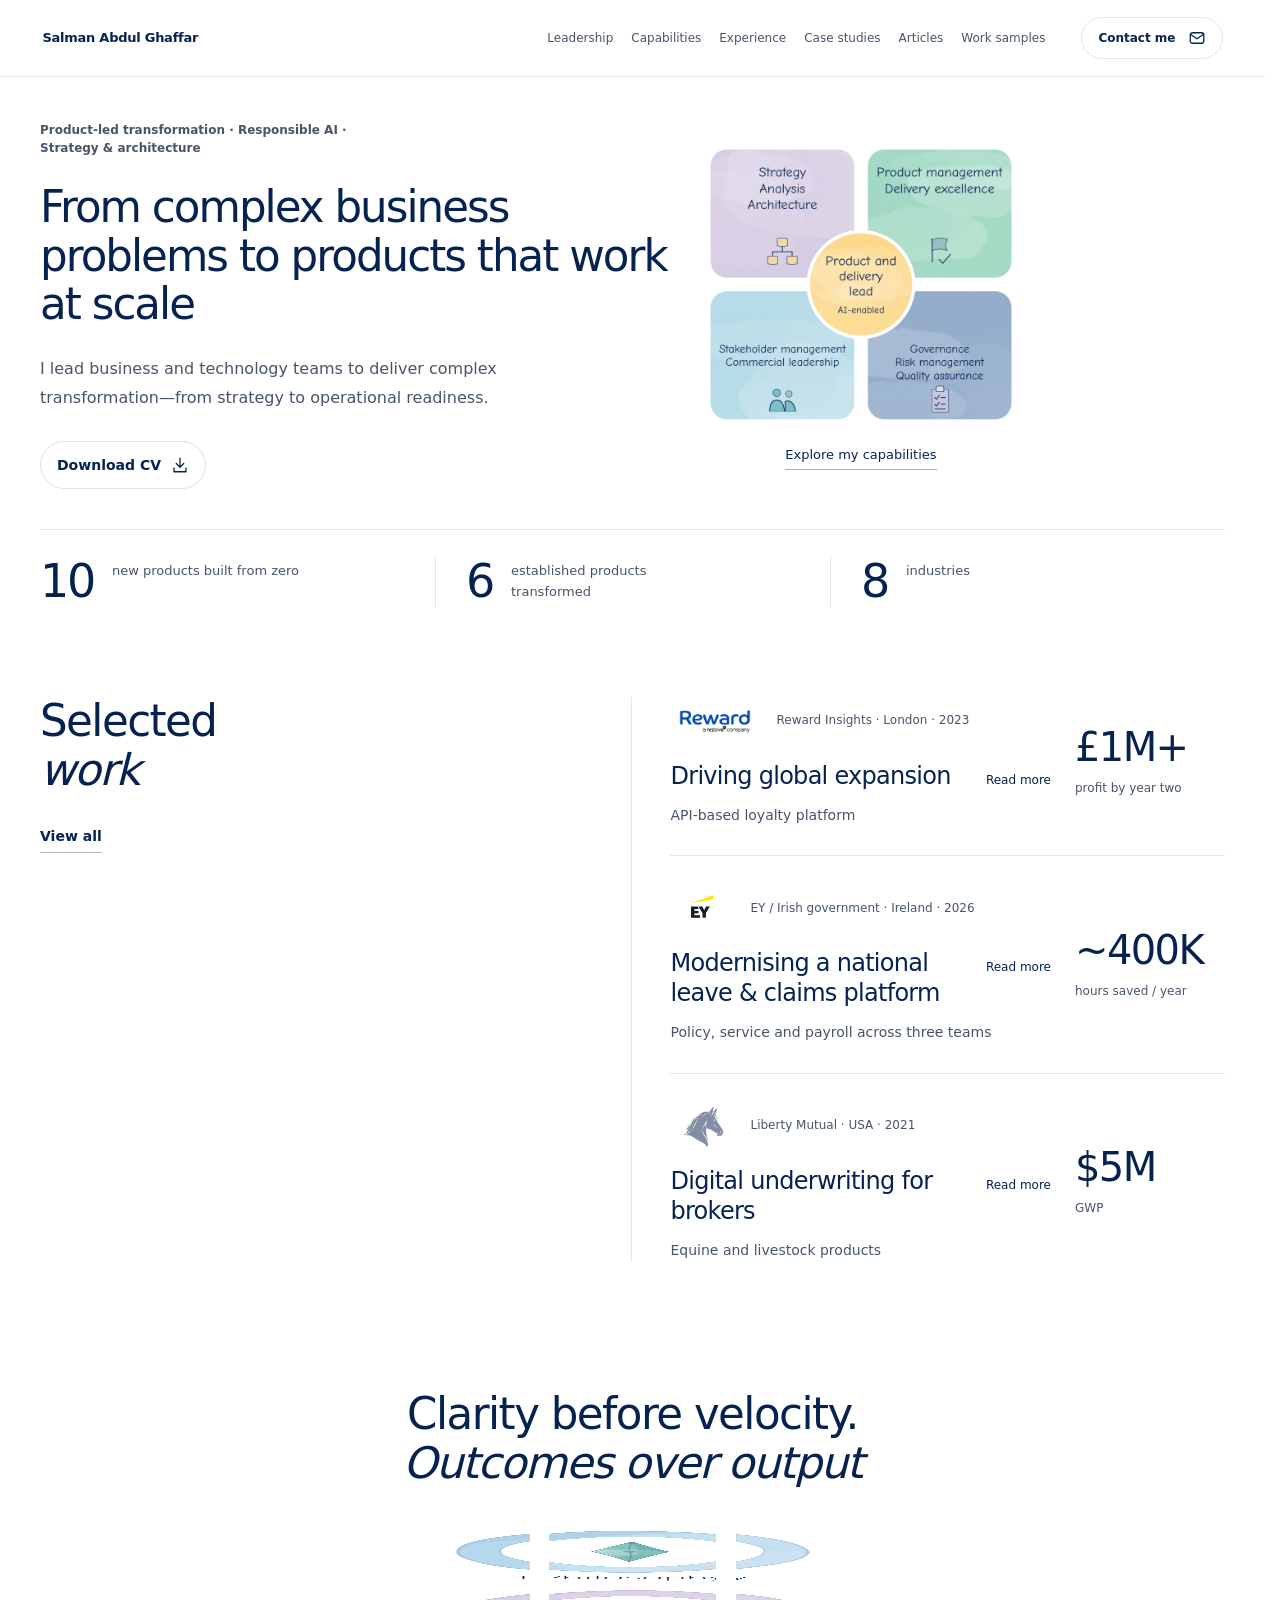
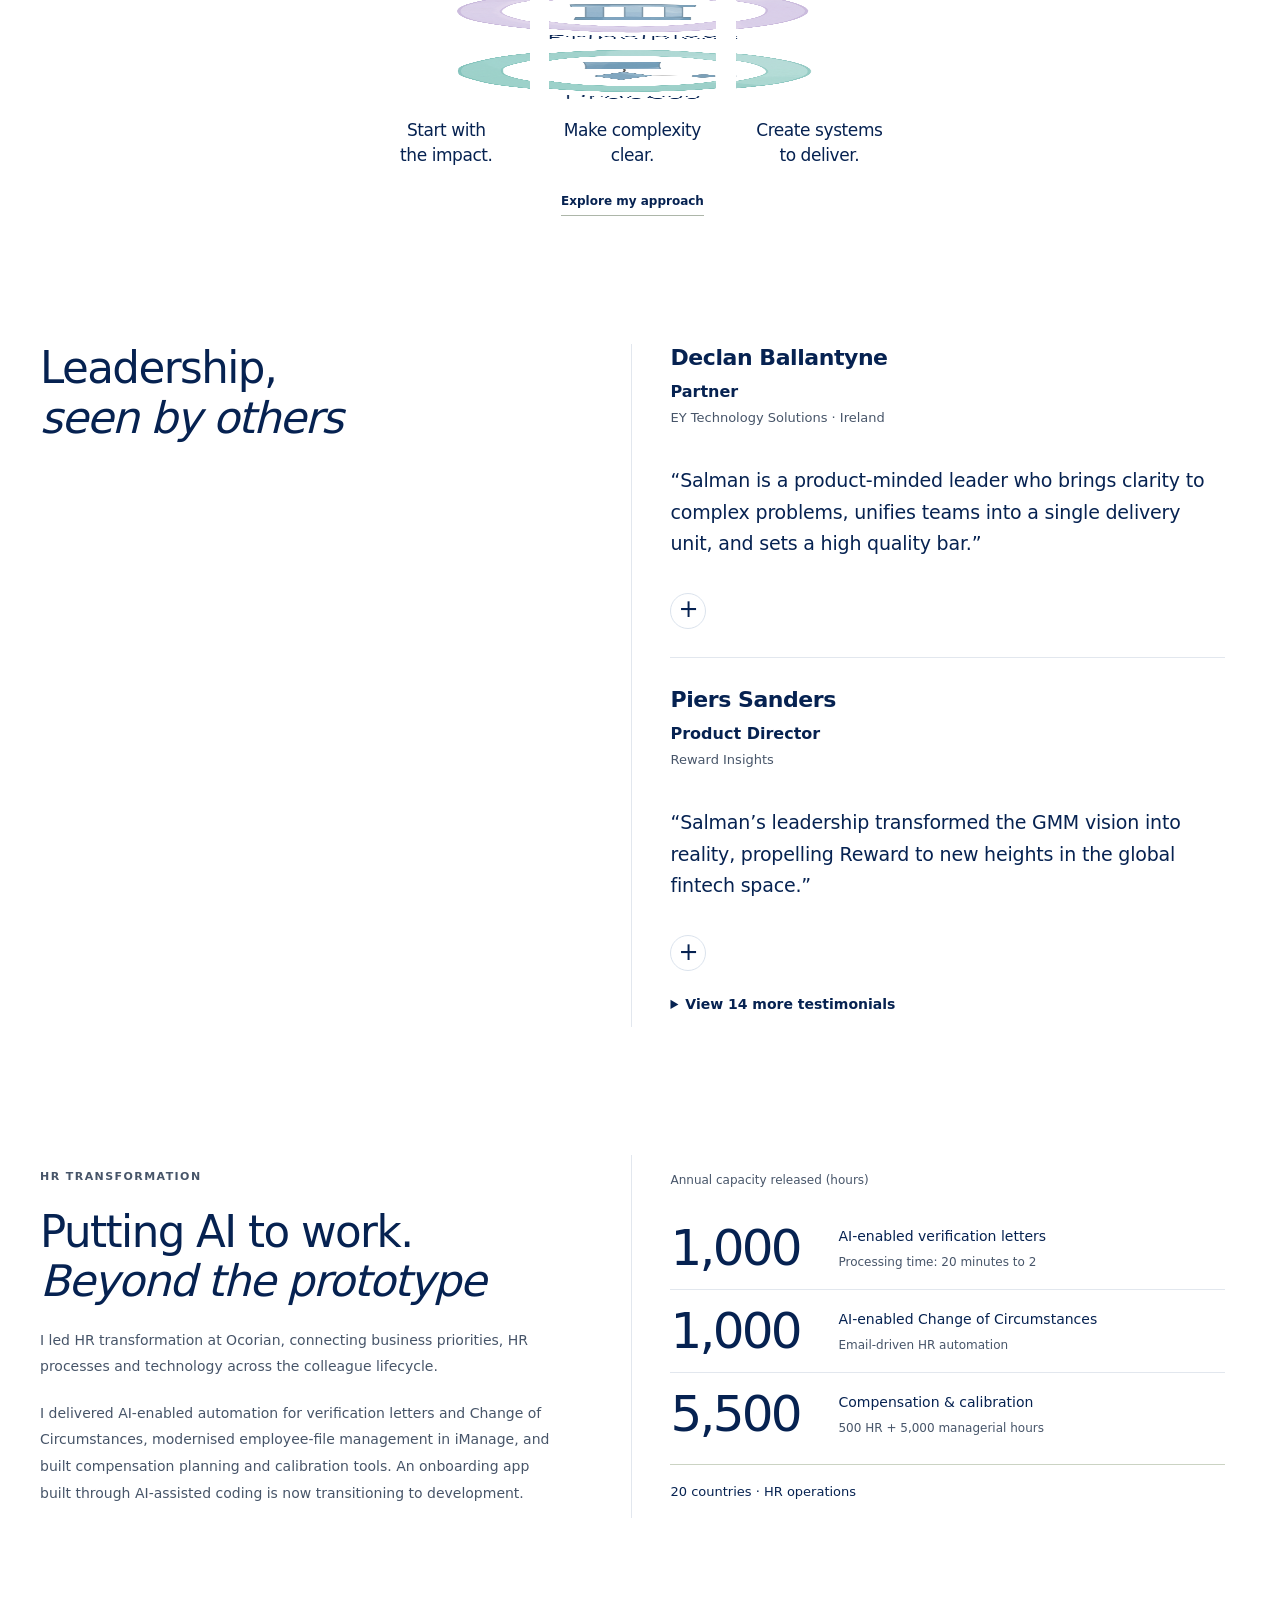
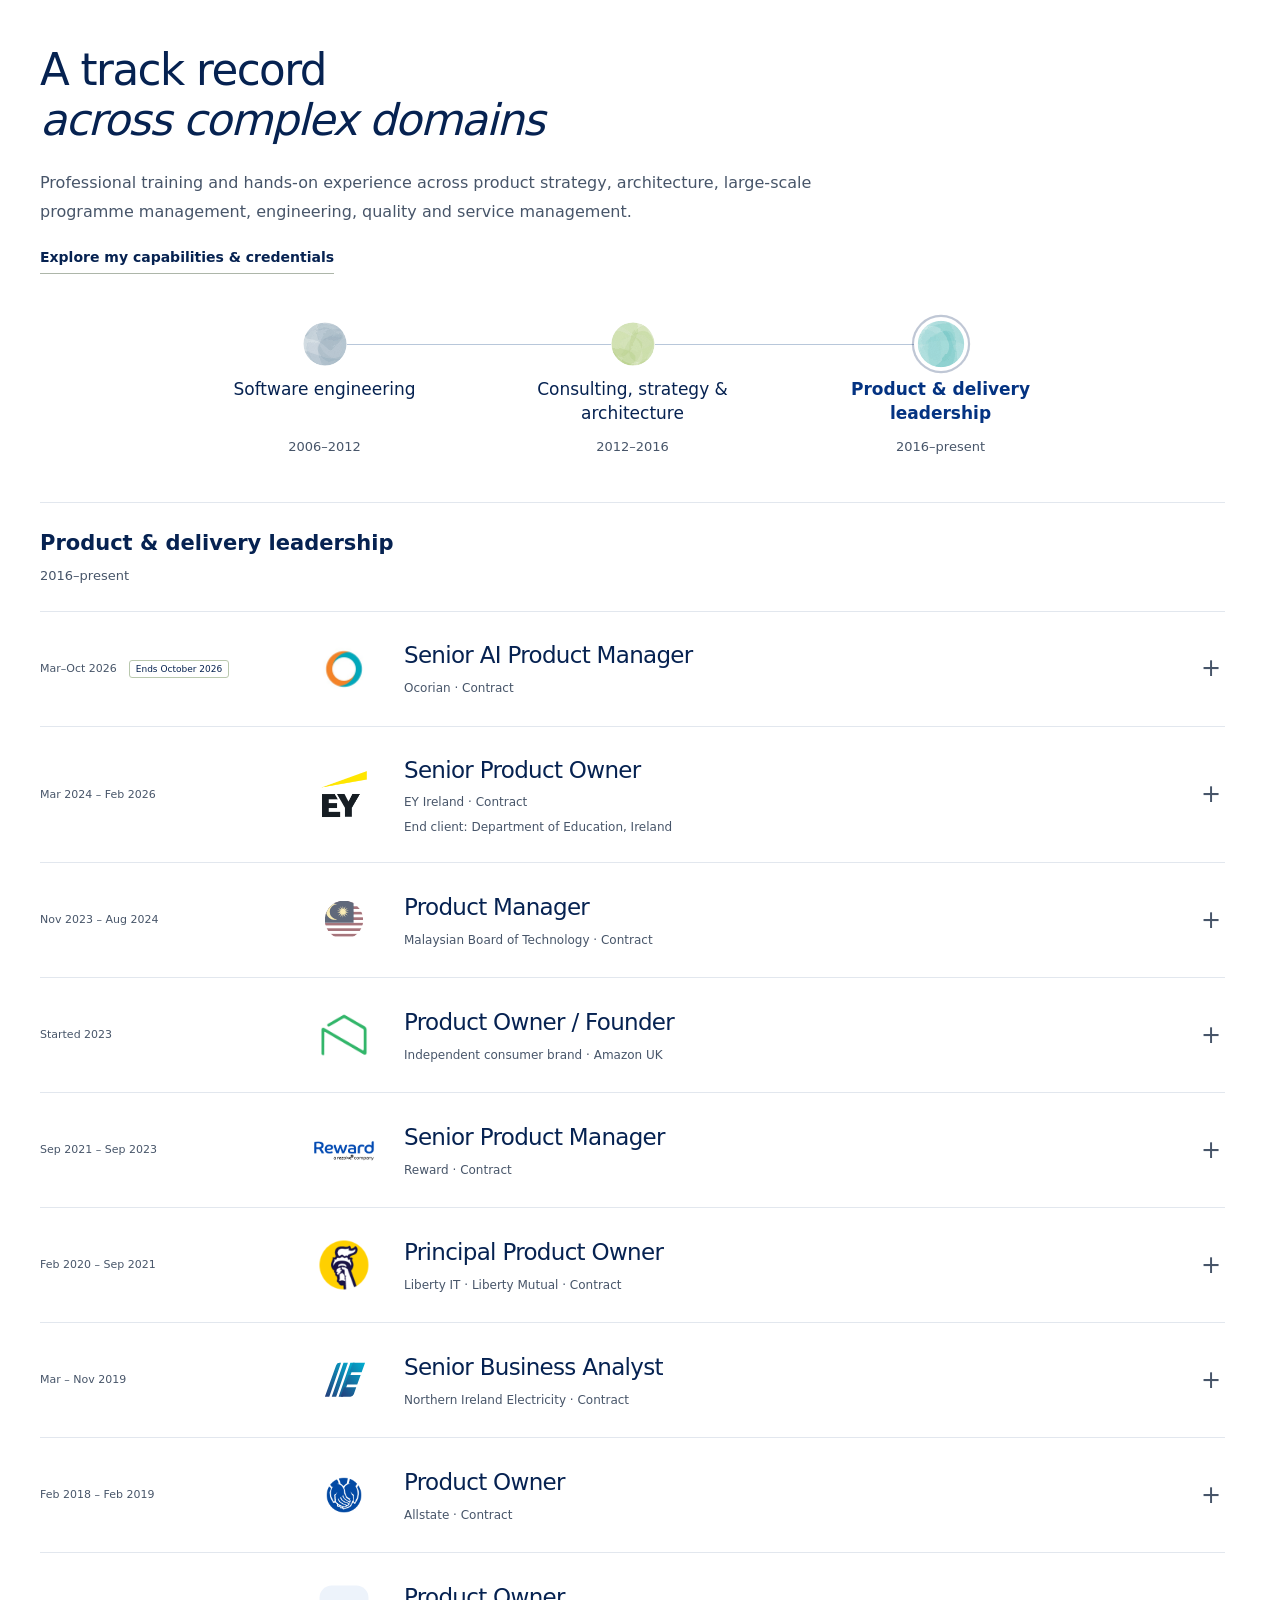
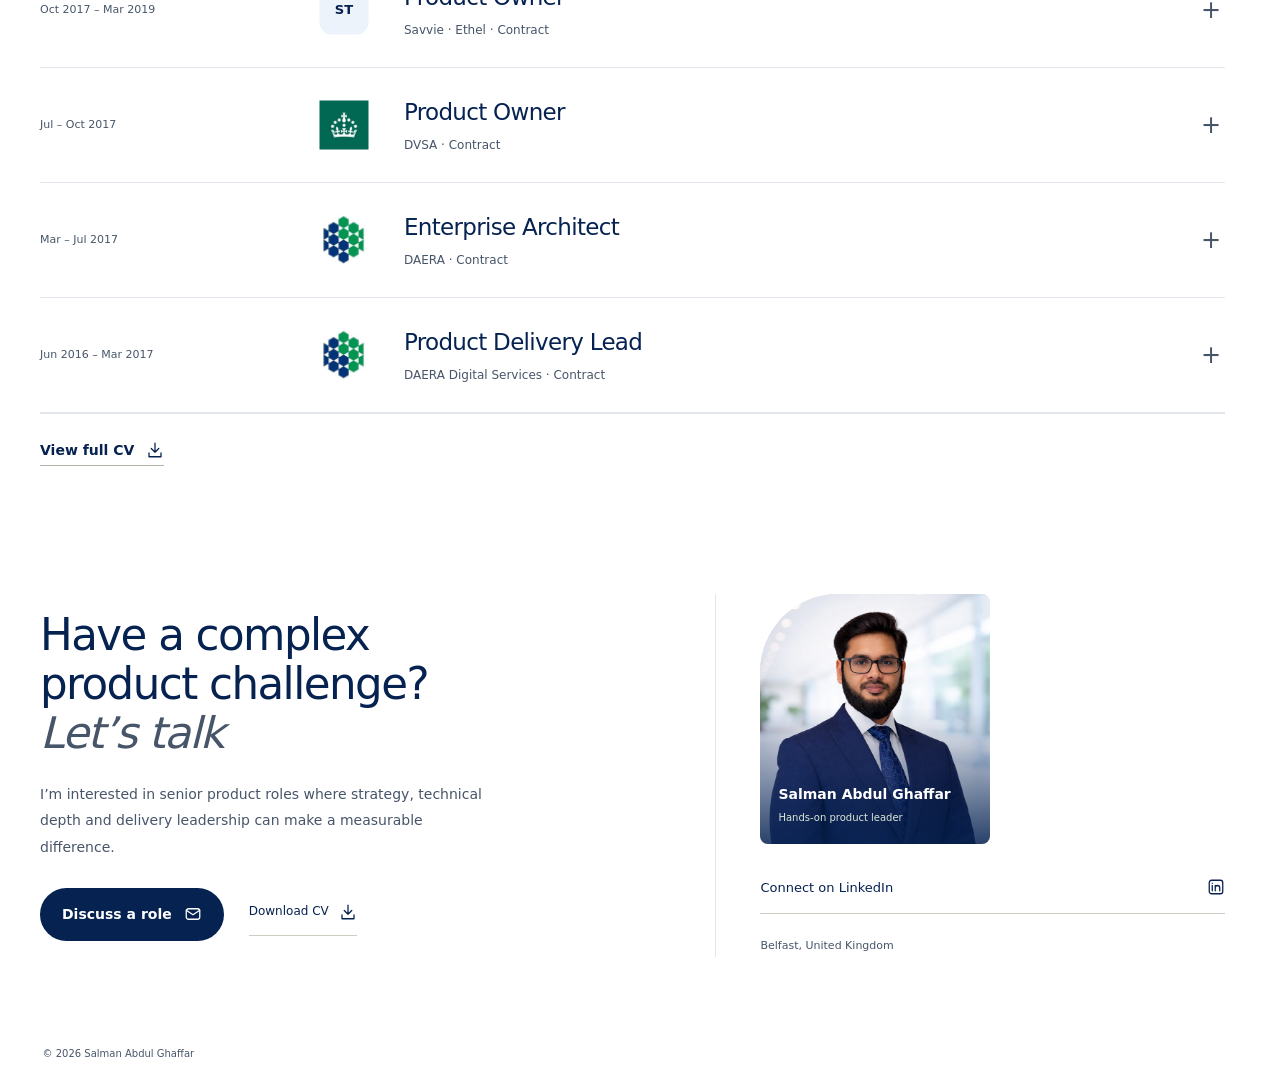
==== commit 1e52c495: "Remove withdrawn EY AI and early-warning claims" ====
--- a/index.html
+++ b/index.html
@@ -31,8 +31,8 @@
 
   <section class="now-section"><div class="wrap now-layout"><div><p class="section-label">HR transformation</p><h2 class="portfolio-heading">Putting AI to work.<br><em>Beyond the prototype</em></h2><p>I led HR transformation at Ocorian, connecting business priorities, HR processes and technology across the colleague lifecycle.</p><p>I delivered AI-enabled automation for verification letters and Change of Circumstances, modernised employee-file management in iManage, and built compensation planning and calibration tools. An onboarding app built through AI-assisted coding is now transitioning to development.</p></div><div class="now-evidence"><span class="now-label">Annual capacity released (hours)</span><div class="now-benefits"><div class="now-benefit"><strong>1,000</strong><div><b>AI-enabled verification letters</b><p>Processing time: 20 minutes to 2</p></div></div><div class="now-benefit"><strong>1,000</strong><div><b>AI-enabled Change of Circumstances</b><p>Email-driven HR automation</p></div></div><div class="now-benefit"><strong>5,500</strong><div><b>Compensation & calibration</b><p>500 HR + 5,000 managerial hours</p></div></div></div><div class="now-divider"></div><div class="now-bottom"><b>20 countries · HR operations</b></div></div></div></section>
 
-  <section class="experience" id="changelog"><div class="wrap"><div class="section-heading"><div><h2 class="portfolio-heading">A track record<br><em>across complex domains</em></h2><p class="experience-breadth">Professional training and hands-on experience across product strategy, architecture, large-scale programme management, engineering, quality and service management.</p><a class="quiet-link experience-capabilities-link" href="specs.html">Explore my capabilities &amp; credentials</a></div></div><figure class="career-journey-visual"><div class="career-journey-interactive career-three-stage" role="tablist" aria-label="Career stages"><button type="button" class="career-milestone career-stage-1" role="tab" id="experience-foundations-tab" aria-selected="false" tabindex="-1" data-career-target="experience-foundations" aria-controls="experience-foundations"><span class="career-stage-dot" aria-hidden="true"></span><span class="career-stage-title">Software engineering</span><span class="career-stage-date">2006–2012</span></button><button type="button" class="career-milestone career-stage-2" role="tab" id="experience-consulting-tab" aria-selected="false" tabindex="-1" data-career-target="experience-consulting" aria-controls="experience-consulting"><span class="career-stage-dot" aria-hidden="true"></span><span class="career-stage-title">Consulting, strategy & architecture</span><span class="career-stage-date">2012–2016</span></button><button type="button" class="career-milestone career-stage-3" role="tab" id="experience-product-tab" aria-selected="true" tabindex="0" data-career-target="experience-product" aria-controls="experience-product"><span class="career-stage-dot" aria-hidden="true"></span><span class="career-stage-title">Product & delivery leadership</span><span class="career-stage-date">2016–present</span></button></div></figure><section class="career-group" id="experience-product" role="tabpanel" tabindex="0" aria-labelledby="experience-product-tab" ><span id="experience-ai" aria-hidden="true"></span><div class="career-group-heading"><span><b>Product & delivery leadership</b><small>2016–present</small></span></div><div class="experience-list"><details class="experience-row"><summary><span class="experience-date">Mar–Oct 2026<small>Ends October 2026</small></span><span class="experience-identity"><span class="experience-logo-slot"><span class="experience-mark "><img src="assets/logos/ocorian_logo.jpg" alt="" width="56" height="56" loading="lazy"></span></span><span class="experience-position"><b>Senior AI Product Manager</b><span>Ocorian · Contract</span></span></span><span class="experience-toggle" aria-hidden="true">+</span></summary><div class="experience-detail"><p>Led HR transformation across 20 countries, combining product leadership, business analysis, service design and solution architecture to build a connected colleague-lifecycle platform.</p><ul class="experience-evidence"><li>Reported to the CIO and partnered with the Head of HR Operations and global HR leadership at Ocorian, a global fund, corporate and private client services provider.</li></ul><div class="experience-engagements"><details class="experience-engagement experience-topic"><summary><span class="engagement-identity"><b>Verification letters</b></span><span class="engagement-toggle" aria-hidden="true">+</span></summary><div class="engagement-detail"><ul class="experience-evidence"><li>Delivered AI-enabled verification-letter generation automation, reducing processing time from 20 minutes to 2 minutes and releasing 1,000 hours of annual capacity.</li><li>Automated incoming-email routing and workflow creation, selected the relevant letter template and populated employee details, retrieving additional information from BambooHR when needed.</li><li>Kept human review and approval before integrations sent or filed the letter as required. Supported requests included employment confirmations and bank reference letters.</li></ul></div></details><details class="experience-engagement experience-topic"><summary><span class="engagement-identity"><b>Change of Circumstances</b></span><span class="engagement-toggle" aria-hidden="true">+</span></summary><div class="engagement-detail"><ul class="experience-evidence"><li>Delivered AI-enabled Change of Circumstances automation with human review. Realised annual capacity benefit: 1,000 hours.</li><li>Prototyped the user experience and gathered early user feedback before production development. Developed and delivered training on AI and the Change of Circumstances solution.</li><li>Structured an incremental roadmap from single and multiple requests to AI email classification, workflow creation and thread tracking, followed by BambooHR employee-data updates, duplicate-request tracking, DocuSign signatures and automatic document storage. Retained human review throughout the design.</li></ul></div></details><details class="experience-engagement experience-topic"><summary><span class="engagement-identity"><b>iManage & employee files</b></span><span class="engagement-toggle" aria-hidden="true">+</span></summary><div class="engagement-detail"><ul class="experience-evidence"><li>Led employee-file transformation across 2,000+ legacy records in iManage, covering reconciliation, migration, metadata, folder structures, role-based access control and integration design.</li><li>Automated employee-file creation for new joiners as part of the onboarding journey.</li></ul></div></details><details class="experience-engagement experience-topic"><summary><span class="engagement-identity"><b>Compensation planning & calibration</b></span><span class="engagement-toggle" aria-hidden="true">+</span></summary><div class="engagement-detail"><ul class="experience-evidence"><li>Built and delivered compensation planning and calibration tools through AI-assisted coding (vibe coding) using Microsoft Copilot, releasing 500 HR hours and 5,000 managerial hours of annual capacity.</li></ul></div></details><details class="experience-engagement experience-topic"><summary><span class="engagement-identity"><b>Onboarding</b></span><span class="engagement-toggle" aria-hidden="true">+</span></summary><div class="engagement-detail"><ul class="experience-evidence"><li>Designed and built an end-to-end onboarding application through AI-assisted coding, connecting recruitment, candidate review, SmartRecruiters, BambooHR, iManage, Veremark, communications and colleague-readiness activities.</li><li>Iterated the application approximately 30 times to validate requirements with business and engineering teams. The application is now transitioning to the development team.</li><li>Designed the journey modularly, enabling a pivot when planned SmartRecruiters functionality became unavailable without redesigning downstream steps. Created reusable rules and onboarding documentation, including payroll information across 20 jurisdictions.</li></ul></div></details><details class="experience-engagement experience-topic"><summary><span class="engagement-identity"><b>Strategy & investment</b></span><span class="engagement-toggle" aria-hidden="true">+</span></summary><div class="engagement-detail"><ul class="experience-evidence"><li>Shaped problems early in the engagement and established traceability from organisational priorities to HR objectives and product decisions. Compliance by design and an unrivalled colleague experience were guiding objectives.</li><li>Reframed individual process automation around the full colleague lifecycle and a reusable HR Operations platform. Created the vision for Platform-I, with modular foundations for onboarding, probation and offboarding.</li><li>Developed business cases with the Head of HR Operations, including probation and performance management, and a benefits-led roadmap distinguishing realised, expected and forecast value against investment, risk and reusable capability.</li><li>Provided executive visibility of roadmap, investment, risks, capacity, benefits and ROI; managed the allocated budget and development-resource allocation for a Mauritius-based team.</li><li>Captured and categorised 45+ Next Matter platform limitations, including CI/CD, versioning and form-design constraints. Encouraged team contributions and used this shared evidence to improve supplier accountability and influence its roadmap.</li><li>Identified a lower-cost DocuSign integration approach through Workato, with indicative per-signature costs of approximately $0.05 rather than $6.</li></ul></div></details><details class="experience-engagement experience-topic"><summary><span class="engagement-identity"><b>Delivery, adoption & governance</b></span><span class="engagement-toggle" aria-hidden="true">+</span></summary><div class="engagement-detail"><ul class="experience-evidence"><li>Combined product leadership, business analysis, service design, solution architecture, Scrum Master and project-management responsibilities, translating problems into prototypes, requirements and sprint objectives.</li><li>Used GenAI, RAG, prompt chaining and orchestration to develop incremental HR solutions, using AI as a transitional layer while deterministic systems were developed and retaining the existing HR email channel during migration.</li><li>Protected engineering focus, managed blockers and delivery trade-offs, and coordinated business, engineering and platform teams.</li><li>Managed delivery dependencies across development and test environments, access, credentials, SmartRecruiters, DocuSign and iManage. Aligned HR, testing and administration stakeholders on test and production environments; raised change requests and represented releases at the Change Advisory Board.</li><li>Introduced shift-left testing using representative anonymised production scenarios and test data, including HR emails for Change of Circumstances testing and AI-model evaluation. Managed user acceptance testing (UAT) for HR transformation delivery.</li><li>Engagement scheduled to conclude at the end of October 2026 following an organisational restructure and programme closure.</li><li>Technology & tools: OpenAI, Microsoft Copilot, Workato, Power Automate, Next Matter, BambooHR, SmartRecruiters, DocuSign, iManage, Veremark and custom applications.</li></ul></div></details></div></div></details><details class="experience-row"><summary><span class="experience-date">Mar 2024 – Feb 2026</span><span class="experience-identity"><span class="experience-logo-slot"><span class="experience-mark "><img src="assets/logos/ey-supplied-v001.webp" alt="" width="56" height="56" loading="lazy"></span></span><span class="experience-position"><b>Senior Product Owner</b><span>EY Ireland · Contract</span><small class="experience-end-client">End client: Department of Education, Ireland</small></span></span><span class="experience-toggle" aria-hidden="true">+</span></summary><div class="experience-detail"><p>Product Owner across 3 delivery teams on OLCS — national platform serving 90,000+ teachers, ~4,000 schools, and 20,000+ school users, managing statutory leave and payroll workflows in highly regulated environment.</p><ul class="experience-evidence"><li>End client: Department of Education, Ireland. Provided Senior Product Owner services as part of the EY Ireland consulting team on OLCS modernisation.</li><li>EY is a global leader in assurance, tax, and advisory services, helping clients drive growth and navigate complex challenges.</li><li>Reported to EY Partner, owned roadmap integrity, risk reporting, and executive progress reviews for a regulated public-sector transformation.</li><li>Converted undocumented legacy logic (policy, tribal knowledge, system behaviour) into structured, testable business rules, accelerating development and testing.</li><li>Increased velocity ~5 to 30 story points by enforcing backlog prioritisation, dependency management, and outcome-focused delivery.</li><li>Introduced risk and progress overlay mapping on story maps to expose cross-team dependencies and unblock gridlock; shifted executive discussions from blame-driven to solution-led decisions.</li><li>Leveraged flow metrics to influence senior EY and Ministry leadership; secured programme transition from Scrum to Kanban, improving predictability and cycle-time.</li><li>Embedded GDPR-by-design controls (RBAC, auditability, data minimisation, encryption safeguards) into requirements; strengthened compliance for high-risk data.</li><li>Entrusted with 2 additional teams. Contract extended multiple times based on measurable impact.</li><li>Conceived and piloted Generative AI early-warning system to flag high-risk leave submissions; reduced claim rejection rates by ~50%, preventing payroll disruption and operational failure.</li><li>Re-engineered multiple fragile legacy workflows and enabled around 400,000 hours of annual time savings across schools and the OLCS team while preserving core database integrity.</li><li>Technology & tools: Azure cloud, MFA, SSO, MUI, Figma, Visio, GitHub.</li></ul><a class="quiet-link" href="case-olcs.html">Read the case study</a></div></details><details class="experience-row"><summary><span class="experience-date">Nov 2023 – Aug 2024</span><span class="experience-identity"><span class="experience-logo-slot"><span class="experience-mark experience-mark-mbot"><img src="assets/logos/malaysia-rounded-v002.svg" alt="" width="56" height="56" loading="lazy"></span></span><span class="experience-position"><b>Product Manager</b><span>Malaysian Board of Technology · Contract</span></span></span><span class="experience-toggle" aria-hidden="true">+</span></summary><div class="experience-detail"><p>Brought in initially to support sales, then subsequently appointed to lead product discovery and delivery.</p><ul class="experience-evidence"><li>MBOT is a government-funded professional body responsible for regulating and recognising technologists, undertaking a programme to modernise its member recognition platform and associated business processes.</li><li>Led product discovery, defining vision, objectives, and core user segments.</li><li>Established the stakeholder engagement and governance approach across regulatory and operational groups.</li><li>Elicited and prioritised functional & non-functional requirements, creating and managing the product backlog.</li><li>Defined KPIs and success measures to track adoption, delivery performance, and operational impact.</li><li>Led end-to-end product delivery, achieving on-time launch of the online application and mobile app with an 80% increase in engagement.</li><li>Managed a globally distributed team spanning Egypt, India, Iran, Nigeria, Malaysia, and Pakistan across multiple time zones.</li></ul></div></details><details class="experience-row"><summary><span class="experience-date">Started 2023</span><span class="experience-identity"><span class="experience-logo-slot"><span class="experience-mark "><img src="assets/logos/amazon.jpg" alt="" width="56" height="56" loading="lazy"></span></span><span class="experience-position"><b>Product Owner / Founder</b><span>Independent consumer brand · Amazon UK</span></span></span><span class="experience-toggle" aria-hidden="true">+</span></summary><div class="experience-detail"><p>Built and launched a consumer brand sold through Amazon UK.</p><ul class="experience-evidence"><li>Owned brand identity, product design, packaging and compliance; achieved a 4.8-star customer rating.</li><li>Used competitor, keyword and customer analysis to define positioning and the product roadmap.</li><li>Optimised advertising and conversion through A/B testing and keyword targeting, tracking sales rank, click-through rate and conversion.</li><li>Directed designers and creative output, including marketing copy, A+ content and listing assets.</li></ul></div></details><details class="experience-row"><summary><span class="experience-date">Sep 2021 – Sep 2023</span><span class="experience-identity"><span class="experience-logo-slot"><span class="experience-mark "><img src="assets/logos/reward-transparent-v001.webp" alt="" width="56" height="56" loading="lazy"></span></span><span class="experience-position"><b>Senior Product Manager</b><span>Reward · Contract</span></span></span><span class="experience-toggle" aria-hidden="true">+</span></summary><div class="experience-detail"><p>Led the Global Merchant Marketplace (GMM) platform from concept to launch and scaled globally.</p><ul class="experience-evidence"><li>Reward, a global fintech company, partners with banks and retailers to enhance customer engagement. The company aimed to expand into global markets by developing an analytics-backed and API-based loyalty platform as a service (PaaS).</li><li>Directed platform vision, roadmap, and OKRs to align product execution with enterprise strategy and scalable growth.</li><li>Led the development of frameworks for product discovery, governance, and operational acceptance testing.</li><li>Ensured compliance with industry standards (PCI-DSS & GDPR) and KSA/UAE specific requirements.</li><li>Defined and managed the product backlog, attended daily scrum meetings, led sprint reviews.</li><li>With a cross-functional scrum team, transformed GMM concept into B2B2C mobile app platform within six months.</li><li>Collected customer feedback using prototypes and engagement metrics to ensure end-to-end mobile journey remains user-centric.</li><li>Designed a unified data model for multi-tenancy, enabling separate internal deployments and data warehouses.</li><li>Collaborated with data operations to establish data pipelines and defined/tracked KPIs for the platform.</li><li>Analysed offer redemption data to drive actionable insights, shaping offer strategies and the roadmap.</li><li>Collected refund data, optimised the refund algorithm, reducing system gaming risk by an additional 50%.</li><li>Launched cross-border, multi-language capability across 20+ countries, whilst de-risking finance and retail invoicing through automated commission and FX validation.</li><li>Aligning with the industry trends, differentiated the product through real-time cashback and SDK, securing a competitive victory for a major UK digital bank, Monzo.</li><li>Transformed the servicing capability through innovating an internal service management target operating model.</li><li>The new operating model was underpinned by a servicing system fully integrated with the internal content management system (CMS) and external banks via APIs.</li><li>New operating model enabled efficient customer query management, delivering internal cost savings of over £150K per year per bank partnership, and enabled an additional revenue stream.</li><li>Innovated “Smart resolutions” for cashback-related queries, automating disqualification reasons, leading to an 80% reduction in customer queries and exceptional user experience on mobile applications.</li><li>Developed and implemented a profit and loss model and pricing strategy, based on product offerings.</li><li>Partnered with senior leaders at First Abu Dhabi Bank (UAE) & Warba Bank (Kuwait); led SIT & UAT and OAT, ensuring smooth adoption of the product.</li><li>Achieved break-even in the first year, followed by million+ profits in the second year.</li><li>Technology & tools: AWS Lambda and Athena, Okta, .NET, SQL Server, Lucidchart, Swagger, Testmo, JIRA, Datadog, Confluence, GitHub, Figma and Tableau.</li></ul><div class="experience-engagements"><details class="experience-engagement"><summary><span class="engagement-mark"><span aria-hidden="true">Ma</span></span><span class="engagement-identity"><b>Market Impact</b><span>Market Impact</span></span><span class="engagement-toggle" aria-hidden="true">+</span></summary><div class="engagement-detail"><ul class="experience-evidence"><li>Targeted retail offers achieved a 30% increase in customer engagement and a 15% rise in card usage for partner banks. This competitive advantage stems from real-time cashback at the point of sale (POS) through seamless integration with the bank’s payment system.</li><li>Created an onboarding plan that streamlined the process, reducing time-to-market from 6 months to 10 weeks.</li><li>Assisted in onboarding local and global banks with a million-plus customer base.</li><li>Partnered with the regional director to establish a strategic partnership between Reward & VISA.</li><li>Partnered internally to manage the contract negotiations with major banks, leading to successful agreements with major local and global banks including Monzo and Qatar National Bank.</li><li>Led the product workstream in enterprise pre-sales engagements, resolving complex architectural and regulatory challenges to strengthen deal progression.</li><li>Led product positioning with marketing, sharpening value articulation to improve enterprise win rates and market traction.</li></ul></div></details></div><a class="quiet-link" href="case-reward-gmm.html">Read the case study</a><a class="quiet-link" href="case-service-hive.html">Read the case study</a></div></details><details class="experience-row"><summary><span class="experience-date">Feb 2020 – Sep 2021</span><span class="experience-identity"><span class="experience-logo-slot"><span class="experience-mark "><img src="assets/logos/liberty-mutual-rounded-v001.png" alt="" width="56" height="56" loading="lazy"></span></span><span class="experience-position"><b>Principal Product Owner</b><span>Liberty IT · Liberty Mutual · Contract</span></span></span><span class="experience-toggle" aria-hidden="true">+</span></summary><div class="experience-detail"><p>Led the design and development of equine and livestock underwriting products from concept to launch.</p><ul class="experience-evidence"><li>Liberty Mutual Insurance, a Fortune 100 company, boasts a $39B+ revenue and a global presence.</li><li>Led product development and digital transformation in highly regulated environment.</li><li>Built strong relationships with stakeholders and negotiated timelines, estimates, benefits, and risks.</li><li>Collaborated with cross-functional teams in engineering (XP), design (UX/UI), and business to create, prioritize, and deliver the product roadmap and backlog.</li><li>Partnered with user expert for UX design, user research and acceptance testing.</li><li>Gathered regular feedback through demos and influenced business thinking/decision-making.</li><li>Coached business on multiple feature prioritisation techniques and established theme scoring.</li><li>Taking initiatives, performed continuous discovery to define and refine product vision, business goals, metrics, user personas, empathy maps, service blueprint, customer journey & revenue streams.</li><li>Designed flexible data and application model, allowing smooth application workflow management.</li><li>Analysed underwriting rules, crafted product requirements which delighted the client.</li><li>Provided delivery leadership and meticulously organised and managed dependencies.</li><li>Fully leveraged automatic document generation to reduce customer waiting times, automating invoice generation, policy generation and payment schedules.</li><li>Monitored conversion rates/revenue to take corrective actions.</li><li>Cultivated a culture of transparency, inspection and adaptation through mentoring and coaching.</li><li>The team became an “Exemplar team” within the organisation, winning CIO awards for product excellence.</li><li>Technology & tools: AWS serverless, Angular, DynamoDB, Mural, Pivotal Tracker, InVision, Confluence & Heap.</li></ul><div class="experience-engagements"><details class="experience-engagement"><summary><span class="engagement-mark"><span aria-hidden="true">Ma</span></span><span class="engagement-identity"><b>Market Impact</b><span>Market Impact</span></span><span class="engagement-toggle" aria-hidden="true">+</span></summary><div class="engagement-detail"><ul class="experience-evidence"><li>Delivered internal equine underwriting product within 6 months. Followed by release to external brokers including quick quote mobile app.</li><li>Achieved a 75% reduction in application processing times, 98% reduction in document generation time and enabled the business to roll out the product to thousands of brokers across the US, yielding double-digit growth in the first quarter post-deployment.</li><li>Over three million of business written within 3 months of product launch.</li></ul></div></details></div><a class="quiet-link" href="case-liberty-equine.html">Read the case study</a></div></details><details class="experience-row"><summary><span class="experience-date">Mar – Nov 2019</span><span class="experience-identity"><span class="experience-logo-slot"><span class="experience-mark "><img src="assets/logos/nie-symbol-v001.svg" alt="" width="56" height="56" loading="lazy"></span></span><span class="experience-position"><b>Senior Business Analyst</b><span>Northern Ireland Electricity · Contract</span></span></span><span class="experience-toggle" aria-hidden="true">+</span></summary><div class="experience-detail"><p>Consulted at NIE, building a ground-up business process improvement capability.</p><ul class="experience-evidence"><li>NIE, managing Northern Ireland’s electricity infrastructure, pursued business transformation in the regulatory period.</li><li>Led the formulation of a systematic business transformation framework (DMAIC based).</li><li>Negotiated the framework with the NIE board of directors, influencing the highest level of the organisation.</li><li>Acquired board approval for funding execution phase.</li><li>Partnered with a project manager, formed a team of 3 BAs and led parallel workstreams across Finance, Assets and Property management.</li><li>Partnered with the programme director, established a prioritisation framework based on NIE values and goals.</li><li>Conducted workshops with wider stakeholders and ranked business processes based on criticality & efficiency.</li><li>Coached programme team on business process modelling (BPMN), value chain, and process cycle efficiency.</li><li>Led the creation of tech/business architecture viewpoints to aid IT strategic planning.</li><li>Led the documentation of as-is/to-be business processes and capabilities, applications modules, KPIs, process metrics, cycle efficiency, value/non-value-added tasks to identify existing issues.</li><li>Performed root cause analysis.</li><li>Propelled enhancement suggestions through analytics, SAP improvements, automation, and market trends.</li><li>Presented visualisations of key findings to the C-suite.</li><li>Categorised and ranked transformation requirements for strategic business planning.</li><li>Defined process governance framework and advocated culture change.</li><li>The programme identified multi-million pounds of efficiencies and over ten business transformation opportunities.</li><li>Technology: SAP, Maximo, Visio, Power BI.</li></ul></div></details><details class="experience-row"><summary><span class="experience-date">Feb 2018 – Feb 2019</span><span class="experience-identity"><span class="experience-logo-slot"><span class="experience-mark "><img src="assets/logos/allstate-updated-v001.png" alt="" width="56" height="56" loading="lazy"></span></span><span class="experience-position"><b>Product Owner</b><span>Allstate · Contract</span></span></span><span class="experience-toggle" aria-hidden="true">+</span></summary><div class="experience-detail"><p>Provided Product leadership for a high-stakes, time-sensitive transformation programme.</p><ul class="experience-evidence"><li>Allstate Insurance, a Fortune 100 company with $39+ billion revenue, globally launched the Digital Claims Programme using SAFe to accelerate claim processing for 16,000 users, achieving annual cost savings of over $10 million.</li><li>Partnered with the claims business to comprehend desired outcomes.</li><li>Created and managed product roadmap and the backlog.</li><li>Defined, presented, and negotiated team-level PI objectives within the SAFe framework.</li><li>Conducted workshops involving the business, EA, DevOps, development, testing, SMEs, and vendors.</li><li>Shaped business and system integration landscapes, focusing on user-journey-based integration requirements.</li><li>Employed independent judgment to identify and manage internal/external stakeholders.</li><li>Modelled as-is / to-be business processes for end-to-end claims handling, tailored to the target audience.</li><li>Led the delivery of complex features for each Programme Increment (PI).</li><li>Identified, mitigated, and escalated delivery risks.</li><li>Monitored and measured KPIs for deployed features.</li><li>Led the resolution of integration and performance issues related to ETL using Ab Initio, involving technical analysis and collaboration with various teams and vendors.</li><li>Created documentation using rich pictures, storyboards, data flow/sequence diagrams, and mind mapping.</li><li>Led performance testing, production support, and defect triage.</li><li>Served as a role model, motivating team members to strive for excellence.</li><li>Technology & tools: Tibco, .NET, Ab Initio, Confluence and JIRA.</li><li>Provided programme integration architecture alongside product ownership, aligning business and enterprise architecture strategies and analysing non-functional requirements.</li></ul></div></details><details class="experience-row"><summary><span class="experience-date">Oct 2017 – Mar 2019</span><span class="experience-identity"><span class="experience-logo-slot"><span class="experience-mark experience-initials" aria-hidden="true">ST</span></span><span class="experience-position"><b>Product Owner</b><span>Savvie · Ethel · Contract</span></span></span><span class="experience-toggle" aria-hidden="true">+</span></summary><div class="experience-detail"><p>Developed Savvie’s financial advice product and transformed Ethel’s existing product, supporting both startups with product and Agile delivery.</p><ul class="experience-evidence"><li>Defined vision and objectives (VMOST). Conducted user research and executed competitor and SWOT analysis.</li><li>Formulated the business model employing the Business Model Canvas.</li><li>Secured proof of concept funding and managed the project.</li><li>Using design thinking techniques, created empathy maps, user personas, value proposition canvas, jobs to be done, problem definition, service blueprint and customer journeys.</li><li>Created product backlog and roadmap, themes, epics, and user stories.</li><li>Introduced lean and agile ways of working within the team.</li><li>Modelled data and designed application architecture.</li><li>Technology & tools: .NET, Confluence, Trello, and JIRA.</li></ul></div></details><details class="experience-row"><summary><span class="experience-date">Jul – Oct 2017</span><span class="experience-identity"><span class="experience-logo-slot"><span class="experience-mark "><img src="assets/logos/dvla dvsa.jpg" alt="" width="56" height="56" loading="lazy"></span></span><span class="experience-position"><b>Product Owner</b><span>DVSA · Contract</span></span></span><span class="experience-toggle" aria-hidden="true">+</span></summary><div class="experience-detail"><p>As part of the discovery team, led Product and Business Architecture streams, adhering to the GDS guidelines.</p><ul class="experience-evidence"><li>DVSA, an executive agency under the UK Department for Transport, aimed to transform the Driver’s theory test service to achieve annual savings exceeding £10 million, serving over 1.2 million customers annually.</li><li>Identified, engaged, and managed senior stakeholders in a multi-vendor environment.</li><li>Partnered with the department heads for as-is business process analysis.</li><li>Identified pain points, future aspirations, and alignment with the vision.</li><li>Analysed capabilities: Test Content, Counter fraud, Policy, Legislation, Learning, Publications, Innovation, Contact centre operations, Contracts management, Corporate reputation, Finance, and DVA Northern Ireland.</li><li>Techniques used: interviews, rich pictures, process flow diagrams and business activity modelling.</li><li>Defined user segments (40+) and key processes (60+).</li><li>Developed hypothesis for improving customer experience.</li><li>Analysed customer complaints/enquiries data to identify improvement opportunities.</li><li>Identified requirements for changing legislation (e.g., digital theory test pass certificate).</li><li>Led creation of user journeys and as-is/to-be service blueprints and business capabilities.</li><li>Negotiated feature prioritisation framework with senior stakeholders.</li><li>Developed product roadmap for the minimum viable product (MVP), Alpha phase and beyond.</li><li>Led the development of product backlog with a team including user researchers, service designers, security experts, data scientists, and solutions architects.</li><li>Collaborated with SMEs on investigating impacts of GDPR and PCI DSS on proposed service.</li><li>Conducted market research to discover and evaluate emerging online proctoring products.</li><li>Tools and technologies: Proprietary systems, microservices, JIRA, Confluence.</li><li>Developed a discovery backlog of 10+ themes and 100+ epics with the multidisciplinary team.</li></ul></div></details><details class="experience-row"><summary><span class="experience-date">Mar – Jul 2017</span><span class="experience-identity"><span class="experience-logo-slot"><span class="experience-mark "><img src="assets/logos/daera logo.jpg" alt="" width="56" height="56" loading="lazy"></span></span><span class="experience-position"><b>Enterprise Architect</b><span>DAERA · Contract</span></span></span><span class="experience-toggle" aria-hidden="true">+</span></summary><div class="experience-detail"><p>Provided consultancy to DSD, to establish enterprise architecture (EA) capability from the ground up.</p><ul class="experience-evidence"><li>DAERA is a ministry in Northern Ireland, responsible for sustainable economy, environment, and rural community.</li><li>Partnered with the director of digital to define EA’s vision, influencing at the highest level.</li><li>Developed an EA capability maturity assessment framework, based on TOGAF.</li><li>Partnered with the heads of departments and assessed the EA maturity across all business capability areas.</li><li>Involved twenty-five senior stakeholders across development, security, infrastructure and operations through interviews and workshops to gather requirements, concerns, and the current state of the EA.</li><li>Defined as-is business, applications, data, and technology architecture.</li><li>Developed high-level target capability, IT governance and application portfolio strategy models.</li><li>Led an audit of the existing application, data & tech landscape and created architecture viewpoints.</li><li>Mapped applications to technology to feed into the technology procurement and retirement roadmap.</li><li>Conducted market research and benchmarked EA tools to address DSD requirements.</li><li>Researched the current trends around the EA, using Gartner and Forrester.</li><li>Developed a five-year roadmap using T-map with six dimensions to achieve mature and sustainable EA capability.</li><li>Tools and technologies: Excel for analytics, PowerPoint.</li></ul></div></details><details class="experience-row"><summary><span class="experience-date">Jun 2016 – Mar 2017</span><span class="experience-identity"><span class="experience-logo-slot"><span class="experience-mark "><img src="assets/logos/daera logo.jpg" alt="" width="56" height="56" loading="lazy"></span></span><span class="experience-position"><b>Product Delivery Lead</b><span>DAERA Digital Services · Contract</span></span></span><span class="experience-toggle" aria-hidden="true">+</span></summary><div class="experience-detail"><p>Led three cross-functional scrum teams across the Master Data Management programme.</p><ul class="experience-evidence"><li>Led the development and delivery plan of over ten interdependent software components.</li><li>Provided delivery estimates and timelines to senior stakeholders including the divisional director.</li><li>Took the teams on a journey of changing mindsets to adopt Lean/Agile practices.</li><li>Provided initial training and ongoing coaching on basic Agile concepts, planning, estimations, stand-ups, retrospectives, burndown, velocity, and evidence-based management.</li><li>Trained product owners to effectively manage the backlog, collective ownership, story mapping and user stories.</li><li>Led releases, deployments, system integration testing, UAT, security and performance testing.</li><li>Partnered with the head of the strategic systems department, devised an Agile maturity framework; assessed the existing level of maturity across teams and established a target maturity level.</li><li>Initiated and led the Product owner’s forum across the DSD, to shape the change in culture.</li><li>Gathered and communicated key delivery metrics to monitor the progress and plan the releases.</li><li>Fostered a culture of transparency, inspection, and adaptation.</li><li>Influenced senior leadership to enact Scrum and empirical product development.</li><li>Tools and technologies: Azure for requirements, JSON-based APIs, .NET, and Azure cloud.</li><li>Allocated resources across teams and led scrum ceremonies, alongside delivery planning, coaching and release leadership.</li></ul></div></details></div></section><section class="career-group" id="experience-consulting" role="tabpanel" tabindex="0" aria-labelledby="experience-consulting-tab" hidden><div class="career-group-heading"><span><b>Consulting, strategy & architecture</b><small>2012–2016</small></span></div><div class="experience-list"><details class="experience-row"><summary><span class="experience-date">Aug 2015 – Jun 2016</span><span class="experience-identity"><span class="experience-logo-slot"><span class="experience-mark "><img src="assets/logos/deloitte-updated-v001.png" alt="" width="56" height="56" loading="lazy"></span></span><span class="experience-position"><b>Senior Consultant</b><span>Deloitte, Strategy and Architecture · Permanent</span></span></span><span class="experience-toggle" aria-hidden="true">+</span></summary><div class="experience-detail"><p>IT strategy, Agile capability development and a global Salesforce analytics product for Eli Lilly.</p><ul class="experience-evidence"><li>Deloitte is a multinational professional services firm offering expertise in audit, consulting, tax, and advisory services. Known for global reach, industry leadership, and innovative solutions.</li><li>Led national Agile learning initiative, which included collaborating with other service lines to offer and deliver training courses. Performed market research, negotiated prices, and managed budgets.</li></ul><div class="experience-engagements"><details class="experience-engagement"><summary><span class="engagement-mark"><img src="assets/logos/choice_housing_association_logo.jpg" alt="" width="44" height="44" loading="lazy"></span><span class="engagement-identity"><b>Senior Business Analyst</b><span>Choice Housing</span></span><span class="engagement-toggle" aria-hidden="true">+</span></summary><div class="engagement-detail"><ul class="experience-evidence"><li>Choice Housing, Northern Ireland’s largest housing association, partnered with Deloitte to develop its IT strategy.</li><li class="experience-role-statement">Role: As a Senior Business Analyst, led client engagement for IT strategy formulation.</li><li>Conducted interviews and workshops with senior executives & management to assess the current Enterprise Architecture capability maturity (business, applications, data analytics, infrastructure).</li><li>Performed IT services capability maturity assessment.</li><li>Assessed suppliers, business, customer requirements and governance.</li><li>Performed market research for latest digital industry trends and identified barriers to innovation.</li><li>Partnered with project manager to shape overall IT strategy.</li></ul></div></details><details class="experience-engagement"><summary><span class="engagement-mark"><img src="assets/logos/eli_lilly_and_company_logo.jpg" alt="" width="44" height="44" loading="lazy"></span><span class="engagement-identity"><b>Product Owner</b><span>Eli Lilly</span></span><span class="engagement-toggle" aria-hidden="true">+</span></summary><div class="engagement-detail"><ul class="experience-evidence"><li>Eli Lilly, a global pharmaceutical company with affiliates in approximately seventeen countries, aimed to enhance analytics by capturing account intelligence through the Salesforce platform.</li><li class="experience-role-statement">Role: As a Product Owner, managed the new product development from concept to successful global launch.</li><li>Gathered requirements from stakeholders and developed user stories and managed product backlog.</li><li>Led data modelling, aligning the business processes, and providing flexibility for global affiliates.</li><li>Negotiated the cost of custom development.</li><li>Managed UAT with senior global stakeholders, including the US-based head of analytics.</li><li>Gathered feedback and incorporated it into the product roadmap.</li><li>Led the data migration from SharePoint into the Salesforce based product.</li><li>Led the offshore Salesforce development team, sprint ceremonies and reporting of sprint performance indicators for Eli Lilly.</li></ul></div></details></div></div></details><details class="experience-row"><summary><span class="experience-date">Nov 2012 – Aug 2015</span><span class="experience-identity"><span class="experience-logo-slot"><span class="experience-mark "><img src="assets/logos/deloitte-updated-v001.png" alt="" width="56" height="56" loading="lazy"></span></span><span class="experience-position"><b>Consultant</b><span>Deloitte, Strategy and Architecture · Permanent</span></span></span><span class="experience-toggle" aria-hidden="true">+</span></summary><div class="experience-detail"><p>Product, architecture and analysis work across secure-card services, analytics, insurance and public-sector procurement.</p><div class="experience-engagements"><details class="experience-engagement"><summary><span class="engagement-mark"><span aria-hidden="true">BD</span></span><span class="engagement-identity"><b>Business development</b><span>Deloitte · business development</span></span><span class="engagement-toggle" aria-hidden="true">+</span></summary><div class="engagement-detail"><ul class="experience-evidence"><li>Undertook a variety of business development roles.</li><li>Supported RFI (Request for Information), Bids, and Pre-Qualification Questionnaires.</li><li>Designed solution architecture for the Law enforcement agency RFI.</li><li>Developed an internal User Story Mapping training course.</li></ul></div></details><details class="experience-engagement"><summary><span class="engagement-mark"><span aria-hidden="true">MA</span></span><span class="engagement-identity"><b>Product Owner · Business Analysis & Test Architecture</b><span>Deloitte · managed analytics</span></span><span class="engagement-toggle" aria-hidden="true">+</span></summary><div class="engagement-detail"><ul class="experience-evidence"><li>Deloitte’s managed analytics initiative offers analytics products as SaaS, supported by a new cloud platform for rapid, flexible hosting of analytics applications and a secure access portal.</li><li class="experience-role-statement">Role: As Product Owner, managed the product development.</li><li>Elicited requirements from a variety of stakeholders, including business security and enterprise risk services.</li><li>Defined user stories and prototyped user interface designs.</li><li>Managed product backlog.</li><li>Alongside product ownership, delivered business analysis and test architecture for the Managed Analytics platform.</li><li>Designed user security and permissions with the product architect, Business Security and Enterprise Risk teams, and established documentation practices for Agile delivery.</li><li>Evaluated test management tools and vendors through proof-of-concept demonstrations, cost-benefit, integration and learning-time comparisons.</li><li>Built a cloud-based browser automation framework using Java, Selenium and TestNG for nightly continuous integration.</li><li>Integrated JIRA, TestRail and automated test results through REST APIs; supported functional testing, release practices and test environments.</li></ul></div></details><details class="experience-engagement"><summary><span class="engagement-mark"><img src="assets/logos/daera logo.jpg" alt="" width="44" height="44" loading="lazy"></span><span class="engagement-identity"><b>Technical Business Analyst</b><span>DAERA</span></span><span class="engagement-toggle" aria-hidden="true">+</span></summary><div class="engagement-detail"><ul class="experience-evidence"><li>DAERA was procuring a new animal health system, and Deloitte provided advisory services for the process.</li><li class="experience-role-statement">Role: As a Technical business analyst, evaluated the responses from six vendors throughout procurement.</li><li>Presented key findings and justification for the evaluation to senior stakeholders. Evaluated the following domains:</li><li>Non-functional requirements, including business continuity, disaster recovery and data archiving.</li><li>Integration with partner systems and government payment gateway.</li><li>Software Development Lifecycle (SDLC) and innovation approach.</li><li>Solution architecture and its alignment to DAERA’s vision for Service Oriented Architecture (SOA).</li></ul></div></details><details class="experience-engagement"><summary><span class="engagement-mark"><img src="assets/logos/dvla dvsa.jpg" alt="" width="44" height="44" loading="lazy"></span><span class="engagement-identity"><b>Technical Product Owner</b><span>DVLA</span></span><span class="engagement-toggle" aria-hidden="true">+</span></summary><div class="engagement-detail"><ul class="experience-evidence"><li>Deloitte led the replacement of the DVLA’s Secure Cards System, handling over 5 million UK driving licences, digital tachographs, and biometric residence permits.</li><li class="experience-role-statement">Role: As Technical Product Owner took ownership of the full product lifecycle, including requirements definition, integration with multiple vendors, non-functional requirements, and operational acceptance testing (OAT).</li><li>Redesigned the data orchestration processes, adhering to GDPR & government security requirements.</li><li>Led functional & integration design for data processing, image processing & encryption components.</li><li>Collaborated with stakeholders to define complex requirements.</li><li>Stakeholders included multiple UK/EU government agencies, secure cards manufacturer, production machines manufacturer, data centre managers, incumbent suppliers, and sub-contractors.</li><li>Managed product backlog and led product demos.</li><li>Defined and delivered non-functional requirements, encompassing failover design, performance, scalability, security, access control, monitoring, backup and restore, capacity planning, application upgrades, and logging.</li><li>Designed failover and resilience solution & led testing, across multiple data centres and card production sites.</li><li>Identified, mitigated, and escalated risks.</li><li>Led the definition and sign-off of the OAT plan from all stakeholders involved.</li><li>Led OAT execution across four data centres & two production sites, coordinating activities across cross-functional teams of developers, testers, DevOps, and operations.</li><li>Engineered and managed the testing of the technical aspects of the cutover plan for the go live.</li><li>Collaborated with senior stakeholders to define processes for service management based on ITIL best practices, including incident, configuration, release, and user access management.</li><li>Tools and technologies: ImageMagick, Zabbix, Java, SoapUI, Jenkins, JIRA, Skyscape, and Rackspace.</li><li>Led stakeholder communication planning, requirements workshops, prototyping and BDD acceptance criteria; supported functional, system, UAT and performance test strategy and release estimation.</li><li>Configured JIRA workflows for user stories, defects and changes, structured project epics and linked requirements back to the original tender.</li><li>Recognised for coaching external suppliers in Agile delivery and improving retrospectives so issues were addressed before subsequent sprints.</li></ul></div></details><details class="experience-engagement"><summary><span class="engagement-mark"><img src="assets/logos/swinton_insurance_logo.jpg" alt="" width="44" height="44" loading="lazy"></span><span class="engagement-identity"><b>Digital Product Owner</b><span>Swinton</span></span><span class="engagement-toggle" aria-hidden="true">+</span></summary><div class="engagement-detail"><ul class="experience-evidence"><li>Swinton is one of the largest insurance providers in the U.K. and has been working on a major I.T. transformation programme to rebrand all the external sales channels and provide a cross-channel sales experience.</li><li class="experience-role-statement">Role: As a Digital Product Owner, led the product management of Swinton House Insurance.</li><li>Defined customer journeys across the web and mobile devices.</li><li>Requirements elicitation using interviews & prototyping.</li><li>Using SQL performed data analysis for requirements prioritisation and refinement.</li><li>Developed user stories to enable Behaviour-Driven Development (BDD).</li><li>Prioritised and maintained the product backlog & streamlined the requirements elicitation across the programme.</li><li>Demonstrated iterations to product owners, Marketing, UAT teams, the CEO and CIO; supported sprint planning, estimation and retrospectives.</li><li>Improved specification templates to reduce defects and removed bottlenecks from testing and UAT.</li><li>Received three Deloitte Limelight awards for collaboration and client value.</li></ul></div></details><details class="experience-engagement"><summary><span class="engagement-mark"><img src="assets/logos/helm-redrawn-v001.svg" alt="" width="44" height="44" loading="lazy"></span><span class="engagement-identity"><b>Business Analyst</b><span>Helm Housing</span></span><span class="engagement-toggle" aria-hidden="true">+</span></summary><div class="engagement-detail"><ul class="experience-evidence"><li>Helm Housing provides social housing to more than five thousand tenants around Northern Ireland. Deloitte was involved to assist in forming the IT Strategy.</li><li class="experience-role-statement">Role: As a Business Analyst, led enterprise architecture stream of the IT strategy.</li><li>Conducted stakeholder interviews, including the Finance Director & CEO, to identify issues with current services.</li><li>Conducted IT and business capability maturity assessments for benchmarking and improvements.</li><li>Conducted end-user surveys, to measure the current IT service effectiveness.</li><li>Reviewed IT infrastructure and identified business-process bottlenecks and points of failure.</li></ul></div></details></div></div></details></div></section><section class="career-group" id="experience-foundations" role="tabpanel" tabindex="0" aria-labelledby="experience-foundations-tab" hidden><div class="career-group-heading"><span><b>Software engineering</b><small>2006–2012</small></span></div><div class="experience-list"><details class="experience-row"><summary><span class="experience-date">Dec 2009 – Sep 2012</span><span class="experience-identity"><span class="experience-logo-slot"><span class="experience-mark "><img src="assets/logos/mformation-symbol-v002.svg" alt="" width="56" height="56" loading="lazy"></span></span><span class="experience-position"><b>Software Engineer</b><span>Mformation · Permanent</span></span></span><span class="experience-toggle" aria-hidden="true">+</span></summary><div class="experience-detail"><p>Technical lead for user management in a mobile device management platform.</p><ul class="experience-evidence"><li>Developed software for a platform managing millions of Apple, Android and Symbian devices, with customers including Vodafone and T-Mobile.</li><li>Refined technical requirements with product owners and worked with architects on solutions; developed, tested and documented Java APIs using Spring, Hibernate, Oracle DB, PL/SQL and SoapUI.</li><li>Integrated services using JSON/XML and RESTful APIs.</li><li>Led offshore testing and advised on test strategy; supported deployment teams and resolved customer acceptance defects. Became a subject-matter contact for end-to-end product testing.</li><li>Recorded one of the highest bug-fixing rates in continuous-engineering rotations; introduced Review Board and supported adoption.</li><li>Trained local and global junior colleagues and new hires, including buddying responsibilities.</li></ul></div></details><details class="experience-row"><summary><span class="experience-date">Nov 2007 – Nov 2009</span><span class="experience-identity"><span class="experience-logo-slot"><span class="experience-mark "><img src="assets/logos/openwave-redrawn-v001.svg" alt="" width="56" height="56" loading="lazy"></span></span><span class="experience-position"><b>Software Systems Engineer</b><span>Openwave · Permanent</span></span></span><span class="experience-toggle" aria-hidden="true">+</span></summary><div class="experience-detail"><p>Mobile gateway engineering, content adaptation and automated testing for telecom operators.</p><ul class="experience-evidence"><li>Designed UML components and developed Java J2EE/J2SE software for mobile gateway products at a provider serving 70+ operators, including T-Mobile, Orange and Vodafone.</li><li>Developed content adaptation that converted documents into HTML for non-smartphones, deployed at a mobile proxy gateway processing 20+ transactions per second.</li><li>Automated installation and product testing using JMeter, Perl and scripting; implemented JUnit tests in Linux/Solaris environments and maintained components through Perforce.</li><li>Achieved 80% unit-test coverage; led team test-case work, transferred knowledge to QA, isolated faults and tracked defects through resolution.</li><li>Led departmental code review using Review Board and contributed internal/external product documentation.</li><li>Carried out ISO quality-management audits; proposed audit templates that reduced auditor preparation time by at least 50%.</li><li>Owned team induction documentation and processes and supported client product demonstrations.</li></ul></div></details><details class="experience-row"><summary><span class="experience-date">Mar 2006 – Nov 2007</span><span class="experience-identity"><span class="experience-logo-slot"><span class="experience-mark "><img src="assets/logos/copyrite_logo.svg" alt="" width="56" height="56" loading="lazy"></span></span><span class="experience-position"><b>KTP Associate (Business Analyst)</b><span>COPYRITE · Bournemouth University</span></span></span><span class="experience-toggle" aria-hidden="true">+</span></summary><div class="experience-detail"><p>Requirements, software product development, workflow improvements and customer implementation.</p><ul class="experience-evidence"><li>Partnered with Bournemouth University for a small firm, managed project budgets, introduced analytics capability, and independently developed a new product, adding 150K in revenue each year.</li><li>Led the Ricoh software developer programme from requirements and UML design through Java development, testing, deployment and user training, applying PRINCE2 delivery practices.</li><li>Recorded £50,000 profit in the first two quarters, separate from the later revenue measure.</li><li>Implemented INVU document management, reducing document-processing time by 70%; introduced Crystal Reports/VBA reporting for Service and Sales.</li><li>Reported to directors on IT strategy, introduced email marketing and formed INVU/eCopy reseller partnerships.</li><li>The successful Knowledge Transfer Partnership programme was selected as a UK Government case study.</li></ul><a class="quiet-link" href="case-copyrite-genuscan.html">Read the case study</a></div></details><h4 class="career-earlier-heading">Earlier experience · 2004–2006</h4><details class="experience-row"><summary><span class="experience-date">Jan 2005 – Feb 2006</span><span class="experience-identity"><span class="experience-logo-slot"><span class="experience-mark experience-initials" aria-hidden="true">GE</span></span><span class="experience-position"><b>Collections Associate</b><span>GE Consumer Finance · Leeds, UK</span></span></span><span class="experience-toggle" aria-hidden="true">+</span></summary><div class="experience-detail"><p>Customer recovery and call-quality work within agreed collections policies.</p><ul class="experience-evidence"><li>Assessed customer accounts and selected appropriate recovery actions while maintaining quality standards.</li><li>Met performance targets throughout the 13 months recorded and trained in three additional collection skills.</li><li>Selected for the Collections Quality Call Workout project to develop inbound/outbound calling scripts.</li></ul></div></details><details class="experience-row"><summary><span class="experience-date">Jan – Aug 2004</span><span class="experience-identity"><span class="experience-logo-slot"><span class="experience-mark experience-initials" aria-hidden="true">HM</span></span><span class="experience-position"><b>Business Analyst</b><span>Halari Memon Jamat · Karachi, Pakistan</span></span></span><span class="experience-toggle" aria-hidden="true">+</span></summary><div class="experience-detail"><p>Led development of a member-registration system for a community welfare organisation.</p><ul class="experience-evidence"><li>Led developers to design and implement a Visual Basic / MS Access registration system for an organisation serving thousands of community members; reduced registration time by 80%.</li><li>Owned requirements gathering, design, testing, deployment and user training; improved internal IT infrastructure.</li><li>Organised community IT workshops.</li><li>Also developed the organisation’s website.</li></ul></div></details></div></section><div class="experience-foot"><a class="quiet-link" href="assets/Salman-Abdul-Ghaffar-CV.pdf">View full CV <svg class="action-icon" viewBox="0 0 24 24" fill="none" stroke="currentColor" stroke-width="1.7" stroke-linecap="round" stroke-linejoin="round" aria-hidden="true" focusable="false"><path d="M12 3v12m-5-5 5 5 5-5M4 16v5h16v-5"/></svg></a></div></div></section>
+  <section class="experience" id="changelog"><div class="wrap"><div class="section-heading"><div><h2 class="portfolio-heading">A track record<br><em>across complex domains</em></h2><p class="experience-breadth">Professional training and hands-on experience across product strategy, architecture, large-scale programme management, engineering, quality and service management.</p><a class="quiet-link experience-capabilities-link" href="specs.html">Explore my capabilities &amp; credentials</a></div></div><figure class="career-journey-visual"><div class="career-journey-interactive career-three-stage" role="tablist" aria-label="Career stages"><button type="button" class="career-milestone career-stage-1" role="tab" id="experience-foundations-tab" aria-selected="false" tabindex="-1" data-career-target="experience-foundations" aria-controls="experience-foundations"><span class="career-stage-dot" aria-hidden="true"></span><span class="career-stage-title">Software engineering</span><span class="career-stage-date">2006–2012</span></button><button type="button" class="career-milestone career-stage-2" role="tab" id="experience-consulting-tab" aria-selected="false" tabindex="-1" data-career-target="experience-consulting" aria-controls="experience-consulting"><span class="career-stage-dot" aria-hidden="true"></span><span class="career-stage-title">Consulting, strategy & architecture</span><span class="career-stage-date">2012–2016</span></button><button type="button" class="career-milestone career-stage-3" role="tab" id="experience-product-tab" aria-selected="true" tabindex="0" data-career-target="experience-product" aria-controls="experience-product"><span class="career-stage-dot" aria-hidden="true"></span><span class="career-stage-title">Product & delivery leadership</span><span class="career-stage-date">2016–present</span></button></div></figure><section class="career-group" id="experience-product" role="tabpanel" tabindex="0" aria-labelledby="experience-product-tab" ><span id="experience-ai" aria-hidden="true"></span><div class="career-group-heading"><span><b>Product & delivery leadership</b><small>2016–present</small></span></div><div class="experience-list"><details class="experience-row"><summary><span class="experience-date">Mar–Oct 2026<small>Ends October 2026</small></span><span class="experience-identity"><span class="experience-logo-slot"><span class="experience-mark "><img src="assets/logos/ocorian_logo.jpg" alt="" width="56" height="56" loading="lazy"></span></span><span class="experience-position"><b>Senior AI Product Manager</b><span>Ocorian · Contract</span></span></span><span class="experience-toggle" aria-hidden="true">+</span></summary><div class="experience-detail"><p>Led HR transformation across 20 countries, combining product leadership, business analysis, service design and solution architecture to build a connected colleague-lifecycle platform.</p><ul class="experience-evidence"><li>Reported to the CIO and partnered with the Head of HR Operations and global HR leadership at Ocorian, a global fund, corporate and private client services provider.</li></ul><div class="experience-engagements"><details class="experience-engagement experience-topic"><summary><span class="engagement-identity"><b>Verification letters</b></span><span class="engagement-toggle" aria-hidden="true">+</span></summary><div class="engagement-detail"><ul class="experience-evidence"><li>Delivered AI-enabled verification-letter generation automation, reducing processing time from 20 minutes to 2 minutes and releasing 1,000 hours of annual capacity.</li><li>Automated incoming-email routing and workflow creation, selected the relevant letter template and populated employee details, retrieving additional information from BambooHR when needed.</li><li>Kept human review and approval before integrations sent or filed the letter as required. Supported requests included employment confirmations and bank reference letters.</li></ul></div></details><details class="experience-engagement experience-topic"><summary><span class="engagement-identity"><b>Change of Circumstances</b></span><span class="engagement-toggle" aria-hidden="true">+</span></summary><div class="engagement-detail"><ul class="experience-evidence"><li>Delivered AI-enabled Change of Circumstances automation with human review. Realised annual capacity benefit: 1,000 hours.</li><li>Prototyped the user experience and gathered early user feedback before production development. Developed and delivered training on AI and the Change of Circumstances solution.</li><li>Structured an incremental roadmap from single and multiple requests to AI email classification, workflow creation and thread tracking, followed by BambooHR employee-data updates, duplicate-request tracking, DocuSign signatures and automatic document storage. Retained human review throughout the design.</li></ul></div></details><details class="experience-engagement experience-topic"><summary><span class="engagement-identity"><b>iManage & employee files</b></span><span class="engagement-toggle" aria-hidden="true">+</span></summary><div class="engagement-detail"><ul class="experience-evidence"><li>Led employee-file transformation across 2,000+ legacy records in iManage, covering reconciliation, migration, metadata, folder structures, role-based access control and integration design.</li><li>Automated employee-file creation for new joiners as part of the onboarding journey.</li></ul></div></details><details class="experience-engagement experience-topic"><summary><span class="engagement-identity"><b>Compensation planning & calibration</b></span><span class="engagement-toggle" aria-hidden="true">+</span></summary><div class="engagement-detail"><ul class="experience-evidence"><li>Built and delivered compensation planning and calibration tools through AI-assisted coding (vibe coding) using Microsoft Copilot, releasing 500 HR hours and 5,000 managerial hours of annual capacity.</li></ul></div></details><details class="experience-engagement experience-topic"><summary><span class="engagement-identity"><b>Onboarding</b></span><span class="engagement-toggle" aria-hidden="true">+</span></summary><div class="engagement-detail"><ul class="experience-evidence"><li>Designed and built an end-to-end onboarding application through AI-assisted coding, connecting recruitment, candidate review, SmartRecruiters, BambooHR, iManage, Veremark, communications and colleague-readiness activities.</li><li>Iterated the application approximately 30 times to validate requirements with business and engineering teams. The application is now transitioning to the development team.</li><li>Designed the journey modularly, enabling a pivot when planned SmartRecruiters functionality became unavailable without redesigning downstream steps. Created reusable rules and onboarding documentation, including payroll information across 20 jurisdictions.</li></ul></div></details><details class="experience-engagement experience-topic"><summary><span class="engagement-identity"><b>Strategy & investment</b></span><span class="engagement-toggle" aria-hidden="true">+</span></summary><div class="engagement-detail"><ul class="experience-evidence"><li>Shaped problems early in the engagement and established traceability from organisational priorities to HR objectives and product decisions. Compliance by design and an unrivalled colleague experience were guiding objectives.</li><li>Reframed individual process automation around the full colleague lifecycle and a reusable HR Operations platform. Created the vision for Platform-I, with modular foundations for onboarding, probation and offboarding.</li><li>Developed business cases with the Head of HR Operations, including probation and performance management, and a benefits-led roadmap distinguishing realised, expected and forecast value against investment, risk and reusable capability.</li><li>Provided executive visibility of roadmap, investment, risks, capacity, benefits and ROI; managed the allocated budget and development-resource allocation for a Mauritius-based team.</li><li>Captured and categorised 45+ Next Matter platform limitations, including CI/CD, versioning and form-design constraints. Encouraged team contributions and used this shared evidence to improve supplier accountability and influence its roadmap.</li><li>Identified a lower-cost DocuSign integration approach through Workato, with indicative per-signature costs of approximately $0.05 rather than $6.</li></ul></div></details><details class="experience-engagement experience-topic"><summary><span class="engagement-identity"><b>Delivery, adoption & governance</b></span><span class="engagement-toggle" aria-hidden="true">+</span></summary><div class="engagement-detail"><ul class="experience-evidence"><li>Combined product leadership, business analysis, service design, solution architecture, Scrum Master and project-management responsibilities, translating problems into prototypes, requirements and sprint objectives.</li><li>Used GenAI, RAG, prompt chaining and orchestration to develop incremental HR solutions, using AI as a transitional layer while deterministic systems were developed and retaining the existing HR email channel during migration.</li><li>Protected engineering focus, managed blockers and delivery trade-offs, and coordinated business, engineering and platform teams.</li><li>Managed delivery dependencies across development and test environments, access, credentials, SmartRecruiters, DocuSign and iManage. Aligned HR, testing and administration stakeholders on test and production environments; raised change requests and represented releases at the Change Advisory Board.</li><li>Introduced shift-left testing using representative anonymised production scenarios and test data, including HR emails for Change of Circumstances testing and AI-model evaluation. Managed user acceptance testing (UAT) for HR transformation delivery.</li><li>Engagement scheduled to conclude at the end of October 2026 following an organisational restructure and programme closure.</li><li>Technology & tools: OpenAI, Microsoft Copilot, Workato, Power Automate, Next Matter, BambooHR, SmartRecruiters, DocuSign, iManage, Veremark and custom applications.</li></ul></div></details></div></div></details><details class="experience-row"><summary><span class="experience-date">Mar 2024 – Feb 2026</span><span class="experience-identity"><span class="experience-logo-slot"><span class="experience-mark "><img src="assets/logos/ey-supplied-v001.webp" alt="" width="56" height="56" loading="lazy"></span></span><span class="experience-position"><b>Senior Product Owner</b><span>EY Ireland · Contract</span><small class="experience-end-client">End client: Department of Education, Ireland</small></span></span><span class="experience-toggle" aria-hidden="true">+</span></summary><div class="experience-detail"><p>Product Owner across 3 delivery teams on OLCS — national platform serving 90,000+ teachers, ~4,000 schools, and 20,000+ school users, managing statutory leave and payroll workflows in highly regulated environment.</p><ul class="experience-evidence"><li>End client: Department of Education, Ireland. Provided Senior Product Owner services as part of the EY Ireland consulting team on OLCS modernisation.</li><li>EY is a global leader in assurance, tax, and advisory services, helping clients drive growth and navigate complex challenges.</li><li>Reported to EY Partner, owned roadmap integrity, risk reporting, and executive progress reviews for a regulated public-sector transformation.</li><li>Converted undocumented legacy logic (policy, tribal knowledge, system behaviour) into structured, testable business rules, accelerating development and testing.</li><li>Increased velocity ~5 to 30 story points by enforcing backlog prioritisation, dependency management, and outcome-focused delivery.</li><li>Introduced risk and progress overlay mapping on story maps to expose cross-team dependencies and unblock gridlock; shifted executive discussions from blame-driven to solution-led decisions.</li><li>Leveraged flow metrics to influence senior EY and Ministry leadership; secured programme transition from Scrum to Kanban, improving predictability and cycle-time.</li><li>Embedded GDPR-by-design controls (RBAC, auditability, data minimisation, encryption safeguards) into requirements; strengthened compliance for high-risk data.</li><li>Entrusted with 2 additional teams. Contract extended multiple times based on measurable impact.</li><li>Re-engineered multiple fragile legacy workflows and enabled around 400,000 hours of annual time savings across schools and the OLCS team while preserving core database integrity.</li><li>Technology & tools: Azure cloud, MFA, SSO, MUI, Figma, Visio, GitHub.</li></ul><a class="quiet-link" href="case-olcs.html">Read the case study</a></div></details><details class="experience-row"><summary><span class="experience-date">Nov 2023 – Aug 2024</span><span class="experience-identity"><span class="experience-logo-slot"><span class="experience-mark experience-mark-mbot"><img src="assets/logos/malaysia-rounded-v002.svg" alt="" width="56" height="56" loading="lazy"></span></span><span class="experience-position"><b>Product Manager</b><span>Malaysian Board of Technology · Contract</span></span></span><span class="experience-toggle" aria-hidden="true">+</span></summary><div class="experience-detail"><p>Brought in initially to support sales, then subsequently appointed to lead product discovery and delivery.</p><ul class="experience-evidence"><li>MBOT is a government-funded professional body responsible for regulating and recognising technologists, undertaking a programme to modernise its member recognition platform and associated business processes.</li><li>Led product discovery, defining vision, objectives, and core user segments.</li><li>Established the stakeholder engagement and governance approach across regulatory and operational groups.</li><li>Elicited and prioritised functional & non-functional requirements, creating and managing the product backlog.</li><li>Defined KPIs and success measures to track adoption, delivery performance, and operational impact.</li><li>Led end-to-end product delivery, achieving on-time launch of the online application and mobile app with an 80% increase in engagement.</li><li>Managed a globally distributed team spanning Egypt, India, Iran, Nigeria, Malaysia, and Pakistan across multiple time zones.</li></ul></div></details><details class="experience-row"><summary><span class="experience-date">Started 2023</span><span class="experience-identity"><span class="experience-logo-slot"><span class="experience-mark "><img src="assets/logos/amazon.jpg" alt="" width="56" height="56" loading="lazy"></span></span><span class="experience-position"><b>Product Owner / Founder</b><span>Independent consumer brand · Amazon UK</span></span></span><span class="experience-toggle" aria-hidden="true">+</span></summary><div class="experience-detail"><p>Built and launched a consumer brand sold through Amazon UK.</p><ul class="experience-evidence"><li>Owned brand identity, product design, packaging and compliance; achieved a 4.8-star customer rating.</li><li>Used competitor, keyword and customer analysis to define positioning and the product roadmap.</li><li>Optimised advertising and conversion through A/B testing and keyword targeting, tracking sales rank, click-through rate and conversion.</li><li>Directed designers and creative output, including marketing copy, A+ content and listing assets.</li></ul></div></details><details class="experience-row"><summary><span class="experience-date">Sep 2021 – Sep 2023</span><span class="experience-identity"><span class="experience-logo-slot"><span class="experience-mark "><img src="assets/logos/reward-transparent-v001.webp" alt="" width="56" height="56" loading="lazy"></span></span><span class="experience-position"><b>Senior Product Manager</b><span>Reward · Contract</span></span></span><span class="experience-toggle" aria-hidden="true">+</span></summary><div class="experience-detail"><p>Led the Global Merchant Marketplace (GMM) platform from concept to launch and scaled globally.</p><ul class="experience-evidence"><li>Reward, a global fintech company, partners with banks and retailers to enhance customer engagement. The company aimed to expand into global markets by developing an analytics-backed and API-based loyalty platform as a service (PaaS).</li><li>Directed platform vision, roadmap, and OKRs to align product execution with enterprise strategy and scalable growth.</li><li>Led the development of frameworks for product discovery, governance, and operational acceptance testing.</li><li>Ensured compliance with industry standards (PCI-DSS & GDPR) and KSA/UAE specific requirements.</li><li>Defined and managed the product backlog, attended daily scrum meetings, led sprint reviews.</li><li>With a cross-functional scrum team, transformed GMM concept into B2B2C mobile app platform within six months.</li><li>Collected customer feedback using prototypes and engagement metrics to ensure end-to-end mobile journey remains user-centric.</li><li>Designed a unified data model for multi-tenancy, enabling separate internal deployments and data warehouses.</li><li>Collaborated with data operations to establish data pipelines and defined/tracked KPIs for the platform.</li><li>Analysed offer redemption data to drive actionable insights, shaping offer strategies and the roadmap.</li><li>Collected refund data, optimised the refund algorithm, reducing system gaming risk by an additional 50%.</li><li>Launched cross-border, multi-language capability across 20+ countries, whilst de-risking finance and retail invoicing through automated commission and FX validation.</li><li>Aligning with the industry trends, differentiated the product through real-time cashback and SDK, securing a competitive victory for a major UK digital bank, Monzo.</li><li>Transformed the servicing capability through innovating an internal service management target operating model.</li><li>The new operating model was underpinned by a servicing system fully integrated with the internal content management system (CMS) and external banks via APIs.</li><li>New operating model enabled efficient customer query management, delivering internal cost savings of over £150K per year per bank partnership, and enabled an additional revenue stream.</li><li>Innovated “Smart resolutions” for cashback-related queries, automating disqualification reasons, leading to an 80% reduction in customer queries and exceptional user experience on mobile applications.</li><li>Developed and implemented a profit and loss model and pricing strategy, based on product offerings.</li><li>Partnered with senior leaders at First Abu Dhabi Bank (UAE) & Warba Bank (Kuwait); led SIT & UAT and OAT, ensuring smooth adoption of the product.</li><li>Achieved break-even in the first year, followed by million+ profits in the second year.</li><li>Technology & tools: AWS Lambda and Athena, Okta, .NET, SQL Server, Lucidchart, Swagger, Testmo, JIRA, Datadog, Confluence, GitHub, Figma and Tableau.</li></ul><div class="experience-engagements"><details class="experience-engagement"><summary><span class="engagement-mark"><span aria-hidden="true">Ma</span></span><span class="engagement-identity"><b>Market Impact</b><span>Market Impact</span></span><span class="engagement-toggle" aria-hidden="true">+</span></summary><div class="engagement-detail"><ul class="experience-evidence"><li>Targeted retail offers achieved a 30% increase in customer engagement and a 15% rise in card usage for partner banks. This competitive advantage stems from real-time cashback at the point of sale (POS) through seamless integration with the bank’s payment system.</li><li>Created an onboarding plan that streamlined the process, reducing time-to-market from 6 months to 10 weeks.</li><li>Assisted in onboarding local and global banks with a million-plus customer base.</li><li>Partnered with the regional director to establish a strategic partnership between Reward & VISA.</li><li>Partnered internally to manage the contract negotiations with major banks, leading to successful agreements with major local and global banks including Monzo and Qatar National Bank.</li><li>Led the product workstream in enterprise pre-sales engagements, resolving complex architectural and regulatory challenges to strengthen deal progression.</li><li>Led product positioning with marketing, sharpening value articulation to improve enterprise win rates and market traction.</li></ul></div></details></div><a class="quiet-link" href="case-reward-gmm.html">Read the case study</a><a class="quiet-link" href="case-service-hive.html">Read the case study</a></div></details><details class="experience-row"><summary><span class="experience-date">Feb 2020 – Sep 2021</span><span class="experience-identity"><span class="experience-logo-slot"><span class="experience-mark "><img src="assets/logos/liberty-mutual-rounded-v001.png" alt="" width="56" height="56" loading="lazy"></span></span><span class="experience-position"><b>Principal Product Owner</b><span>Liberty IT · Liberty Mutual · Contract</span></span></span><span class="experience-toggle" aria-hidden="true">+</span></summary><div class="experience-detail"><p>Led the design and development of equine and livestock underwriting products from concept to launch.</p><ul class="experience-evidence"><li>Liberty Mutual Insurance, a Fortune 100 company, boasts a $39B+ revenue and a global presence.</li><li>Led product development and digital transformation in highly regulated environment.</li><li>Built strong relationships with stakeholders and negotiated timelines, estimates, benefits, and risks.</li><li>Collaborated with cross-functional teams in engineering (XP), design (UX/UI), and business to create, prioritize, and deliver the product roadmap and backlog.</li><li>Partnered with user expert for UX design, user research and acceptance testing.</li><li>Gathered regular feedback through demos and influenced business thinking/decision-making.</li><li>Coached business on multiple feature prioritisation techniques and established theme scoring.</li><li>Taking initiatives, performed continuous discovery to define and refine product vision, business goals, metrics, user personas, empathy maps, service blueprint, customer journey & revenue streams.</li><li>Designed flexible data and application model, allowing smooth application workflow management.</li><li>Analysed underwriting rules, crafted product requirements which delighted the client.</li><li>Provided delivery leadership and meticulously organised and managed dependencies.</li><li>Fully leveraged automatic document generation to reduce customer waiting times, automating invoice generation, policy generation and payment schedules.</li><li>Monitored conversion rates/revenue to take corrective actions.</li><li>Cultivated a culture of transparency, inspection and adaptation through mentoring and coaching.</li><li>The team became an “Exemplar team” within the organisation, winning CIO awards for product excellence.</li><li>Technology & tools: AWS serverless, Angular, DynamoDB, Mural, Pivotal Tracker, InVision, Confluence & Heap.</li></ul><div class="experience-engagements"><details class="experience-engagement"><summary><span class="engagement-mark"><span aria-hidden="true">Ma</span></span><span class="engagement-identity"><b>Market Impact</b><span>Market Impact</span></span><span class="engagement-toggle" aria-hidden="true">+</span></summary><div class="engagement-detail"><ul class="experience-evidence"><li>Delivered internal equine underwriting product within 6 months. Followed by release to external brokers including quick quote mobile app.</li><li>Achieved a 75% reduction in application processing times, 98% reduction in document generation time and enabled the business to roll out the product to thousands of brokers across the US, yielding double-digit growth in the first quarter post-deployment.</li><li>Over three million of business written within 3 months of product launch.</li></ul></div></details></div><a class="quiet-link" href="case-liberty-equine.html">Read the case study</a></div></details><details class="experience-row"><summary><span class="experience-date">Mar – Nov 2019</span><span class="experience-identity"><span class="experience-logo-slot"><span class="experience-mark "><img src="assets/logos/nie-symbol-v001.svg" alt="" width="56" height="56" loading="lazy"></span></span><span class="experience-position"><b>Senior Business Analyst</b><span>Northern Ireland Electricity · Contract</span></span></span><span class="experience-toggle" aria-hidden="true">+</span></summary><div class="experience-detail"><p>Consulted at NIE, building a ground-up business process improvement capability.</p><ul class="experience-evidence"><li>NIE, managing Northern Ireland’s electricity infrastructure, pursued business transformation in the regulatory period.</li><li>Led the formulation of a systematic business transformation framework (DMAIC based).</li><li>Negotiated the framework with the NIE board of directors, influencing the highest level of the organisation.</li><li>Acquired board approval for funding execution phase.</li><li>Partnered with a project manager, formed a team of 3 BAs and led parallel workstreams across Finance, Assets and Property management.</li><li>Partnered with the programme director, established a prioritisation framework based on NIE values and goals.</li><li>Conducted workshops with wider stakeholders and ranked business processes based on criticality & efficiency.</li><li>Coached programme team on business process modelling (BPMN), value chain, and process cycle efficiency.</li><li>Led the creation of tech/business architecture viewpoints to aid IT strategic planning.</li><li>Led the documentation of as-is/to-be business processes and capabilities, applications modules, KPIs, process metrics, cycle efficiency, value/non-value-added tasks to identify existing issues.</li><li>Performed root cause analysis.</li><li>Propelled enhancement suggestions through analytics, SAP improvements, automation, and market trends.</li><li>Presented visualisations of key findings to the C-suite.</li><li>Categorised and ranked transformation requirements for strategic business planning.</li><li>Defined process governance framework and advocated culture change.</li><li>The programme identified multi-million pounds of efficiencies and over ten business transformation opportunities.</li><li>Technology: SAP, Maximo, Visio, Power BI.</li></ul></div></details><details class="experience-row"><summary><span class="experience-date">Feb 2018 – Feb 2019</span><span class="experience-identity"><span class="experience-logo-slot"><span class="experience-mark "><img src="assets/logos/allstate-updated-v001.png" alt="" width="56" height="56" loading="lazy"></span></span><span class="experience-position"><b>Product Owner</b><span>Allstate · Contract</span></span></span><span class="experience-toggle" aria-hidden="true">+</span></summary><div class="experience-detail"><p>Provided Product leadership for a high-stakes, time-sensitive transformation programme.</p><ul class="experience-evidence"><li>Allstate Insurance, a Fortune 100 company with $39+ billion revenue, globally launched the Digital Claims Programme using SAFe to accelerate claim processing for 16,000 users, achieving annual cost savings of over $10 million.</li><li>Partnered with the claims business to comprehend desired outcomes.</li><li>Created and managed product roadmap and the backlog.</li><li>Defined, presented, and negotiated team-level PI objectives within the SAFe framework.</li><li>Conducted workshops involving the business, EA, DevOps, development, testing, SMEs, and vendors.</li><li>Shaped business and system integration landscapes, focusing on user-journey-based integration requirements.</li><li>Employed independent judgment to identify and manage internal/external stakeholders.</li><li>Modelled as-is / to-be business processes for end-to-end claims handling, tailored to the target audience.</li><li>Led the delivery of complex features for each Programme Increment (PI).</li><li>Identified, mitigated, and escalated delivery risks.</li><li>Monitored and measured KPIs for deployed features.</li><li>Led the resolution of integration and performance issues related to ETL using Ab Initio, involving technical analysis and collaboration with various teams and vendors.</li><li>Created documentation using rich pictures, storyboards, data flow/sequence diagrams, and mind mapping.</li><li>Led performance testing, production support, and defect triage.</li><li>Served as a role model, motivating team members to strive for excellence.</li><li>Technology & tools: Tibco, .NET, Ab Initio, Confluence and JIRA.</li><li>Provided programme integration architecture alongside product ownership, aligning business and enterprise architecture strategies and analysing non-functional requirements.</li></ul></div></details><details class="experience-row"><summary><span class="experience-date">Oct 2017 – Mar 2019</span><span class="experience-identity"><span class="experience-logo-slot"><span class="experience-mark experience-initials" aria-hidden="true">ST</span></span><span class="experience-position"><b>Product Owner</b><span>Savvie · Ethel · Contract</span></span></span><span class="experience-toggle" aria-hidden="true">+</span></summary><div class="experience-detail"><p>Developed Savvie’s financial advice product and transformed Ethel’s existing product, supporting both startups with product and Agile delivery.</p><ul class="experience-evidence"><li>Defined vision and objectives (VMOST). Conducted user research and executed competitor and SWOT analysis.</li><li>Formulated the business model employing the Business Model Canvas.</li><li>Secured proof of concept funding and managed the project.</li><li>Using design thinking techniques, created empathy maps, user personas, value proposition canvas, jobs to be done, problem definition, service blueprint and customer journeys.</li><li>Created product backlog and roadmap, themes, epics, and user stories.</li><li>Introduced lean and agile ways of working within the team.</li><li>Modelled data and designed application architecture.</li><li>Technology & tools: .NET, Confluence, Trello, and JIRA.</li></ul></div></details><details class="experience-row"><summary><span class="experience-date">Jul – Oct 2017</span><span class="experience-identity"><span class="experience-logo-slot"><span class="experience-mark "><img src="assets/logos/dvla dvsa.jpg" alt="" width="56" height="56" loading="lazy"></span></span><span class="experience-position"><b>Product Owner</b><span>DVSA · Contract</span></span></span><span class="experience-toggle" aria-hidden="true">+</span></summary><div class="experience-detail"><p>As part of the discovery team, led Product and Business Architecture streams, adhering to the GDS guidelines.</p><ul class="experience-evidence"><li>DVSA, an executive agency under the UK Department for Transport, aimed to transform the Driver’s theory test service to achieve annual savings exceeding £10 million, serving over 1.2 million customers annually.</li><li>Identified, engaged, and managed senior stakeholders in a multi-vendor environment.</li><li>Partnered with the department heads for as-is business process analysis.</li><li>Identified pain points, future aspirations, and alignment with the vision.</li><li>Analysed capabilities: Test Content, Counter fraud, Policy, Legislation, Learning, Publications, Innovation, Contact centre operations, Contracts management, Corporate reputation, Finance, and DVA Northern Ireland.</li><li>Techniques used: interviews, rich pictures, process flow diagrams and business activity modelling.</li><li>Defined user segments (40+) and key processes (60+).</li><li>Developed hypothesis for improving customer experience.</li><li>Analysed customer complaints/enquiries data to identify improvement opportunities.</li><li>Identified requirements for changing legislation (e.g., digital theory test pass certificate).</li><li>Led creation of user journeys and as-is/to-be service blueprints and business capabilities.</li><li>Negotiated feature prioritisation framework with senior stakeholders.</li><li>Developed product roadmap for the minimum viable product (MVP), Alpha phase and beyond.</li><li>Led the development of product backlog with a team including user researchers, service designers, security experts, data scientists, and solutions architects.</li><li>Collaborated with SMEs on investigating impacts of GDPR and PCI DSS on proposed service.</li><li>Conducted market research to discover and evaluate emerging online proctoring products.</li><li>Tools and technologies: Proprietary systems, microservices, JIRA, Confluence.</li><li>Developed a discovery backlog of 10+ themes and 100+ epics with the multidisciplinary team.</li></ul></div></details><details class="experience-row"><summary><span class="experience-date">Mar – Jul 2017</span><span class="experience-identity"><span class="experience-logo-slot"><span class="experience-mark "><img src="assets/logos/daera logo.jpg" alt="" width="56" height="56" loading="lazy"></span></span><span class="experience-position"><b>Enterprise Architect</b><span>DAERA · Contract</span></span></span><span class="experience-toggle" aria-hidden="true">+</span></summary><div class="experience-detail"><p>Provided consultancy to DSD, to establish enterprise architecture (EA) capability from the ground up.</p><ul class="experience-evidence"><li>DAERA is a ministry in Northern Ireland, responsible for sustainable economy, environment, and rural community.</li><li>Partnered with the director of digital to define EA’s vision, influencing at the highest level.</li><li>Developed an EA capability maturity assessment framework, based on TOGAF.</li><li>Partnered with the heads of departments and assessed the EA maturity across all business capability areas.</li><li>Involved twenty-five senior stakeholders across development, security, infrastructure and operations through interviews and workshops to gather requirements, concerns, and the current state of the EA.</li><li>Defined as-is business, applications, data, and technology architecture.</li><li>Developed high-level target capability, IT governance and application portfolio strategy models.</li><li>Led an audit of the existing application, data & tech landscape and created architecture viewpoints.</li><li>Mapped applications to technology to feed into the technology procurement and retirement roadmap.</li><li>Conducted market research and benchmarked EA tools to address DSD requirements.</li><li>Researched the current trends around the EA, using Gartner and Forrester.</li><li>Developed a five-year roadmap using T-map with six dimensions to achieve mature and sustainable EA capability.</li><li>Tools and technologies: Excel for analytics, PowerPoint.</li></ul></div></details><details class="experience-row"><summary><span class="experience-date">Jun 2016 – Mar 2017</span><span class="experience-identity"><span class="experience-logo-slot"><span class="experience-mark "><img src="assets/logos/daera logo.jpg" alt="" width="56" height="56" loading="lazy"></span></span><span class="experience-position"><b>Product Delivery Lead</b><span>DAERA Digital Services · Contract</span></span></span><span class="experience-toggle" aria-hidden="true">+</span></summary><div class="experience-detail"><p>Led three cross-functional scrum teams across the Master Data Management programme.</p><ul class="experience-evidence"><li>Led the development and delivery plan of over ten interdependent software components.</li><li>Provided delivery estimates and timelines to senior stakeholders including the divisional director.</li><li>Took the teams on a journey of changing mindsets to adopt Lean/Agile practices.</li><li>Provided initial training and ongoing coaching on basic Agile concepts, planning, estimations, stand-ups, retrospectives, burndown, velocity, and evidence-based management.</li><li>Trained product owners to effectively manage the backlog, collective ownership, story mapping and user stories.</li><li>Led releases, deployments, system integration testing, UAT, security and performance testing.</li><li>Partnered with the head of the strategic systems department, devised an Agile maturity framework; assessed the existing level of maturity across teams and established a target maturity level.</li><li>Initiated and led the Product owner’s forum across the DSD, to shape the change in culture.</li><li>Gathered and communicated key delivery metrics to monitor the progress and plan the releases.</li><li>Fostered a culture of transparency, inspection, and adaptation.</li><li>Influenced senior leadership to enact Scrum and empirical product development.</li><li>Tools and technologies: Azure for requirements, JSON-based APIs, .NET, and Azure cloud.</li><li>Allocated resources across teams and led scrum ceremonies, alongside delivery planning, coaching and release leadership.</li></ul></div></details></div></section><section class="career-group" id="experience-consulting" role="tabpanel" tabindex="0" aria-labelledby="experience-consulting-tab" hidden><div class="career-group-heading"><span><b>Consulting, strategy & architecture</b><small>2012–2016</small></span></div><div class="experience-list"><details class="experience-row"><summary><span class="experience-date">Aug 2015 – Jun 2016</span><span class="experience-identity"><span class="experience-logo-slot"><span class="experience-mark "><img src="assets/logos/deloitte-updated-v001.png" alt="" width="56" height="56" loading="lazy"></span></span><span class="experience-position"><b>Senior Consultant</b><span>Deloitte, Strategy and Architecture · Permanent</span></span></span><span class="experience-toggle" aria-hidden="true">+</span></summary><div class="experience-detail"><p>IT strategy, Agile capability development and a global Salesforce analytics product for Eli Lilly.</p><ul class="experience-evidence"><li>Deloitte is a multinational professional services firm offering expertise in audit, consulting, tax, and advisory services. Known for global reach, industry leadership, and innovative solutions.</li><li>Led national Agile learning initiative, which included collaborating with other service lines to offer and deliver training courses. Performed market research, negotiated prices, and managed budgets.</li></ul><div class="experience-engagements"><details class="experience-engagement"><summary><span class="engagement-mark"><img src="assets/logos/choice_housing_association_logo.jpg" alt="" width="44" height="44" loading="lazy"></span><span class="engagement-identity"><b>Senior Business Analyst</b><span>Choice Housing</span></span><span class="engagement-toggle" aria-hidden="true">+</span></summary><div class="engagement-detail"><ul class="experience-evidence"><li>Choice Housing, Northern Ireland’s largest housing association, partnered with Deloitte to develop its IT strategy.</li><li class="experience-role-statement">Role: As a Senior Business Analyst, led client engagement for IT strategy formulation.</li><li>Conducted interviews and workshops with senior executives & management to assess the current Enterprise Architecture capability maturity (business, applications, data analytics, infrastructure).</li><li>Performed IT services capability maturity assessment.</li><li>Assessed suppliers, business, customer requirements and governance.</li><li>Performed market research for latest digital industry trends and identified barriers to innovation.</li><li>Partnered with project manager to shape overall IT strategy.</li></ul></div></details><details class="experience-engagement"><summary><span class="engagement-mark"><img src="assets/logos/eli_lilly_and_company_logo.jpg" alt="" width="44" height="44" loading="lazy"></span><span class="engagement-identity"><b>Product Owner</b><span>Eli Lilly</span></span><span class="engagement-toggle" aria-hidden="true">+</span></summary><div class="engagement-detail"><ul class="experience-evidence"><li>Eli Lilly, a global pharmaceutical company with affiliates in approximately seventeen countries, aimed to enhance analytics by capturing account intelligence through the Salesforce platform.</li><li class="experience-role-statement">Role: As a Product Owner, managed the new product development from concept to successful global launch.</li><li>Gathered requirements from stakeholders and developed user stories and managed product backlog.</li><li>Led data modelling, aligning the business processes, and providing flexibility for global affiliates.</li><li>Negotiated the cost of custom development.</li><li>Managed UAT with senior global stakeholders, including the US-based head of analytics.</li><li>Gathered feedback and incorporated it into the product roadmap.</li><li>Led the data migration from SharePoint into the Salesforce based product.</li><li>Led the offshore Salesforce development team, sprint ceremonies and reporting of sprint performance indicators for Eli Lilly.</li></ul></div></details></div></div></details><details class="experience-row"><summary><span class="experience-date">Nov 2012 – Aug 2015</span><span class="experience-identity"><span class="experience-logo-slot"><span class="experience-mark "><img src="assets/logos/deloitte-updated-v001.png" alt="" width="56" height="56" loading="lazy"></span></span><span class="experience-position"><b>Consultant</b><span>Deloitte, Strategy and Architecture · Permanent</span></span></span><span class="experience-toggle" aria-hidden="true">+</span></summary><div class="experience-detail"><p>Product, architecture and analysis work across secure-card services, analytics, insurance and public-sector procurement.</p><div class="experience-engagements"><details class="experience-engagement"><summary><span class="engagement-mark"><span aria-hidden="true">BD</span></span><span class="engagement-identity"><b>Business development</b><span>Deloitte · business development</span></span><span class="engagement-toggle" aria-hidden="true">+</span></summary><div class="engagement-detail"><ul class="experience-evidence"><li>Undertook a variety of business development roles.</li><li>Supported RFI (Request for Information), Bids, and Pre-Qualification Questionnaires.</li><li>Designed solution architecture for the Law enforcement agency RFI.</li><li>Developed an internal User Story Mapping training course.</li></ul></div></details><details class="experience-engagement"><summary><span class="engagement-mark"><span aria-hidden="true">MA</span></span><span class="engagement-identity"><b>Product Owner · Business Analysis & Test Architecture</b><span>Deloitte · managed analytics</span></span><span class="engagement-toggle" aria-hidden="true">+</span></summary><div class="engagement-detail"><ul class="experience-evidence"><li>Deloitte’s managed analytics initiative offers analytics products as SaaS, supported by a new cloud platform for rapid, flexible hosting of analytics applications and a secure access portal.</li><li class="experience-role-statement">Role: As Product Owner, managed the product development.</li><li>Elicited requirements from a variety of stakeholders, including business security and enterprise risk services.</li><li>Defined user stories and prototyped user interface designs.</li><li>Managed product backlog.</li><li>Alongside product ownership, delivered business analysis and test architecture for the Managed Analytics platform.</li><li>Designed user security and permissions with the product architect, Business Security and Enterprise Risk teams, and established documentation practices for Agile delivery.</li><li>Evaluated test management tools and vendors through proof-of-concept demonstrations, cost-benefit, integration and learning-time comparisons.</li><li>Built a cloud-based browser automation framework using Java, Selenium and TestNG for nightly continuous integration.</li><li>Integrated JIRA, TestRail and automated test results through REST APIs; supported functional testing, release practices and test environments.</li></ul></div></details><details class="experience-engagement"><summary><span class="engagement-mark"><img src="assets/logos/daera logo.jpg" alt="" width="44" height="44" loading="lazy"></span><span class="engagement-identity"><b>Technical Business Analyst</b><span>DAERA</span></span><span class="engagement-toggle" aria-hidden="true">+</span></summary><div class="engagement-detail"><ul class="experience-evidence"><li>DAERA was procuring a new animal health system, and Deloitte provided advisory services for the process.</li><li class="experience-role-statement">Role: As a Technical business analyst, evaluated the responses from six vendors throughout procurement.</li><li>Presented key findings and justification for the evaluation to senior stakeholders. Evaluated the following domains:</li><li>Non-functional requirements, including business continuity, disaster recovery and data archiving.</li><li>Integration with partner systems and government payment gateway.</li><li>Software Development Lifecycle (SDLC) and innovation approach.</li><li>Solution architecture and its alignment to DAERA’s vision for Service Oriented Architecture (SOA).</li></ul></div></details><details class="experience-engagement"><summary><span class="engagement-mark"><img src="assets/logos/dvla dvsa.jpg" alt="" width="44" height="44" loading="lazy"></span><span class="engagement-identity"><b>Technical Product Owner</b><span>DVLA</span></span><span class="engagement-toggle" aria-hidden="true">+</span></summary><div class="engagement-detail"><ul class="experience-evidence"><li>Deloitte led the replacement of the DVLA’s Secure Cards System, handling over 5 million UK driving licences, digital tachographs, and biometric residence permits.</li><li class="experience-role-statement">Role: As Technical Product Owner took ownership of the full product lifecycle, including requirements definition, integration with multiple vendors, non-functional requirements, and operational acceptance testing (OAT).</li><li>Redesigned the data orchestration processes, adhering to GDPR & government security requirements.</li><li>Led functional & integration design for data processing, image processing & encryption components.</li><li>Collaborated with stakeholders to define complex requirements.</li><li>Stakeholders included multiple UK/EU government agencies, secure cards manufacturer, production machines manufacturer, data centre managers, incumbent suppliers, and sub-contractors.</li><li>Managed product backlog and led product demos.</li><li>Defined and delivered non-functional requirements, encompassing failover design, performance, scalability, security, access control, monitoring, backup and restore, capacity planning, application upgrades, and logging.</li><li>Designed failover and resilience solution & led testing, across multiple data centres and card production sites.</li><li>Identified, mitigated, and escalated risks.</li><li>Led the definition and sign-off of the OAT plan from all stakeholders involved.</li><li>Led OAT execution across four data centres & two production sites, coordinating activities across cross-functional teams of developers, testers, DevOps, and operations.</li><li>Engineered and managed the testing of the technical aspects of the cutover plan for the go live.</li><li>Collaborated with senior stakeholders to define processes for service management based on ITIL best practices, including incident, configuration, release, and user access management.</li><li>Tools and technologies: ImageMagick, Zabbix, Java, SoapUI, Jenkins, JIRA, Skyscape, and Rackspace.</li><li>Led stakeholder communication planning, requirements workshops, prototyping and BDD acceptance criteria; supported functional, system, UAT and performance test strategy and release estimation.</li><li>Configured JIRA workflows for user stories, defects and changes, structured project epics and linked requirements back to the original tender.</li><li>Recognised for coaching external suppliers in Agile delivery and improving retrospectives so issues were addressed before subsequent sprints.</li></ul></div></details><details class="experience-engagement"><summary><span class="engagement-mark"><img src="assets/logos/swinton_insurance_logo.jpg" alt="" width="44" height="44" loading="lazy"></span><span class="engagement-identity"><b>Digital Product Owner</b><span>Swinton</span></span><span class="engagement-toggle" aria-hidden="true">+</span></summary><div class="engagement-detail"><ul class="experience-evidence"><li>Swinton is one of the largest insurance providers in the U.K. and has been working on a major I.T. transformation programme to rebrand all the external sales channels and provide a cross-channel sales experience.</li><li class="experience-role-statement">Role: As a Digital Product Owner, led the product management of Swinton House Insurance.</li><li>Defined customer journeys across the web and mobile devices.</li><li>Requirements elicitation using interviews & prototyping.</li><li>Using SQL performed data analysis for requirements prioritisation and refinement.</li><li>Developed user stories to enable Behaviour-Driven Development (BDD).</li><li>Prioritised and maintained the product backlog & streamlined the requirements elicitation across the programme.</li><li>Demonstrated iterations to product owners, Marketing, UAT teams, the CEO and CIO; supported sprint planning, estimation and retrospectives.</li><li>Improved specification templates to reduce defects and removed bottlenecks from testing and UAT.</li><li>Received three Deloitte Limelight awards for collaboration and client value.</li></ul></div></details><details class="experience-engagement"><summary><span class="engagement-mark"><img src="assets/logos/helm-redrawn-v001.svg" alt="" width="44" height="44" loading="lazy"></span><span class="engagement-identity"><b>Business Analyst</b><span>Helm Housing</span></span><span class="engagement-toggle" aria-hidden="true">+</span></summary><div class="engagement-detail"><ul class="experience-evidence"><li>Helm Housing provides social housing to more than five thousand tenants around Northern Ireland. Deloitte was involved to assist in forming the IT Strategy.</li><li class="experience-role-statement">Role: As a Business Analyst, led enterprise architecture stream of the IT strategy.</li><li>Conducted stakeholder interviews, including the Finance Director & CEO, to identify issues with current services.</li><li>Conducted IT and business capability maturity assessments for benchmarking and improvements.</li><li>Conducted end-user surveys, to measure the current IT service effectiveness.</li><li>Reviewed IT infrastructure and identified business-process bottlenecks and points of failure.</li></ul></div></details></div></div></details></div></section><section class="career-group" id="experience-foundations" role="tabpanel" tabindex="0" aria-labelledby="experience-foundations-tab" hidden><div class="career-group-heading"><span><b>Software engineering</b><small>2006–2012</small></span></div><div class="experience-list"><details class="experience-row"><summary><span class="experience-date">Dec 2009 – Sep 2012</span><span class="experience-identity"><span class="experience-logo-slot"><span class="experience-mark "><img src="assets/logos/mformation-symbol-v002.svg" alt="" width="56" height="56" loading="lazy"></span></span><span class="experience-position"><b>Software Engineer</b><span>Mformation · Permanent</span></span></span><span class="experience-toggle" aria-hidden="true">+</span></summary><div class="experience-detail"><p>Technical lead for user management in a mobile device management platform.</p><ul class="experience-evidence"><li>Developed software for a platform managing millions of Apple, Android and Symbian devices, with customers including Vodafone and T-Mobile.</li><li>Refined technical requirements with product owners and worked with architects on solutions; developed, tested and documented Java APIs using Spring, Hibernate, Oracle DB, PL/SQL and SoapUI.</li><li>Integrated services using JSON/XML and RESTful APIs.</li><li>Led offshore testing and advised on test strategy; supported deployment teams and resolved customer acceptance defects. Became a subject-matter contact for end-to-end product testing.</li><li>Recorded one of the highest bug-fixing rates in continuous-engineering rotations; introduced Review Board and supported adoption.</li><li>Trained local and global junior colleagues and new hires, including buddying responsibilities.</li></ul></div></details><details class="experience-row"><summary><span class="experience-date">Nov 2007 – Nov 2009</span><span class="experience-identity"><span class="experience-logo-slot"><span class="experience-mark "><img src="assets/logos/openwave-redrawn-v001.svg" alt="" width="56" height="56" loading="lazy"></span></span><span class="experience-position"><b>Software Systems Engineer</b><span>Openwave · Permanent</span></span></span><span class="experience-toggle" aria-hidden="true">+</span></summary><div class="experience-detail"><p>Mobile gateway engineering, content adaptation and automated testing for telecom operators.</p><ul class="experience-evidence"><li>Designed UML components and developed Java J2EE/J2SE software for mobile gateway products at a provider serving 70+ operators, including T-Mobile, Orange and Vodafone.</li><li>Developed content adaptation that converted documents into HTML for non-smartphones, deployed at a mobile proxy gateway processing 20+ transactions per second.</li><li>Automated installation and product testing using JMeter, Perl and scripting; implemented JUnit tests in Linux/Solaris environments and maintained components through Perforce.</li><li>Achieved 80% unit-test coverage; led team test-case work, transferred knowledge to QA, isolated faults and tracked defects through resolution.</li><li>Led departmental code review using Review Board and contributed internal/external product documentation.</li><li>Carried out ISO quality-management audits; proposed audit templates that reduced auditor preparation time by at least 50%.</li><li>Owned team induction documentation and processes and supported client product demonstrations.</li></ul></div></details><details class="experience-row"><summary><span class="experience-date">Mar 2006 – Nov 2007</span><span class="experience-identity"><span class="experience-logo-slot"><span class="experience-mark "><img src="assets/logos/copyrite_logo.svg" alt="" width="56" height="56" loading="lazy"></span></span><span class="experience-position"><b>KTP Associate (Business Analyst)</b><span>COPYRITE · Bournemouth University</span></span></span><span class="experience-toggle" aria-hidden="true">+</span></summary><div class="experience-detail"><p>Requirements, software product development, workflow improvements and customer implementation.</p><ul class="experience-evidence"><li>Partnered with Bournemouth University for a small firm, managed project budgets, introduced analytics capability, and independently developed a new product, adding 150K in revenue each year.</li><li>Led the Ricoh software developer programme from requirements and UML design through Java development, testing, deployment and user training, applying PRINCE2 delivery practices.</li><li>Recorded £50,000 profit in the first two quarters, separate from the later revenue measure.</li><li>Implemented INVU document management, reducing document-processing time by 70%; introduced Crystal Reports/VBA reporting for Service and Sales.</li><li>Reported to directors on IT strategy, introduced email marketing and formed INVU/eCopy reseller partnerships.</li><li>The successful Knowledge Transfer Partnership programme was selected as a UK Government case study.</li></ul><a class="quiet-link" href="case-copyrite-genuscan.html">Read the case study</a></div></details><h4 class="career-earlier-heading">Earlier experience · 2004–2006</h4><details class="experience-row"><summary><span class="experience-date">Jan 2005 – Feb 2006</span><span class="experience-identity"><span class="experience-logo-slot"><span class="experience-mark experience-initials" aria-hidden="true">GE</span></span><span class="experience-position"><b>Collections Associate</b><span>GE Consumer Finance · Leeds, UK</span></span></span><span class="experience-toggle" aria-hidden="true">+</span></summary><div class="experience-detail"><p>Customer recovery and call-quality work within agreed collections policies.</p><ul class="experience-evidence"><li>Assessed customer accounts and selected appropriate recovery actions while maintaining quality standards.</li><li>Met performance targets throughout the 13 months recorded and trained in three additional collection skills.</li><li>Selected for the Collections Quality Call Workout project to develop inbound/outbound calling scripts.</li></ul></div></details><details class="experience-row"><summary><span class="experience-date">Jan – Aug 2004</span><span class="experience-identity"><span class="experience-logo-slot"><span class="experience-mark experience-initials" aria-hidden="true">HM</span></span><span class="experience-position"><b>Business Analyst</b><span>Halari Memon Jamat · Karachi, Pakistan</span></span></span><span class="experience-toggle" aria-hidden="true">+</span></summary><div class="experience-detail"><p>Led development of a member-registration system for a community welfare organisation.</p><ul class="experience-evidence"><li>Led developers to design and implement a Visual Basic / MS Access registration system for an organisation serving thousands of community members; reduced registration time by 80%.</li><li>Owned requirements gathering, design, testing, deployment and user training; improved internal IT infrastructure.</li><li>Organised community IT workshops.</li><li>Also developed the organisation’s website.</li></ul></div></details></div></section><div class="experience-foot"><a class="quiet-link" href="assets/Salman-Abdul-Ghaffar-CV.pdf">View full CV <svg class="action-icon" viewBox="0 0 24 24" fill="none" stroke="currentColor" stroke-width="1.7" stroke-linecap="round" stroke-linejoin="round" aria-hidden="true" focusable="false"><path d="M12 3v12m-5-5 5 5 5-5M4 16v5h16v-5"/></svg></a></div></div></section>
 
   <section class="hiring-contact" id="contact"><div class="wrap contact-layout"><div><h2 class="portfolio-heading">Have a complex<br>product challenge?<br><em>Let’s talk</em></h2><p>I’m interested in senior product roles where strategy, technical depth and delivery leadership can make a measurable difference.</p><div class="contact-actions"><a class="btn btn-accent" href="mailto:salman@prodmap.co.uk?subject=Senior%20product%20opportunity">Discuss a role <svg class="action-icon" viewBox="0 0 24 24" fill="none" stroke="currentColor" stroke-width="1.7" stroke-linecap="round" stroke-linejoin="round" aria-hidden="true" focusable="false"><rect x="3" y="5" width="18" height="14" rx="3"/><path d="m3 7 9 6 9-6"/></svg></a><details class="cv-downloads"><summary class="contact-cv">Download CV <svg class="action-icon" viewBox="0 0 24 24" fill="none" stroke="currentColor" stroke-width="1.7" stroke-linecap="round" stroke-linejoin="round" aria-hidden="true" focusable="false"><path d="M12 3v12m-5-5 5 5 5-5M4 16v5h16v-5"/></svg></summary><div class="cv-download-menu"><a href="assets/Salman-Abdul-Ghaffar-Two-Page-CV.pdf" download>Two-page CV <small>PDF · Quick overview</small></a><a href="assets/Salman-Abdul-Ghaffar-CV.pdf" download>Full CV <small>PDF · Detailed experience</small></a></div></details></div></div><div class="contact-details"><div class="contact-portrait"><img src="assets/salman.jpg" alt="Salman Abdul Ghaffar" loading="lazy"><div class="contact-portrait-caption">Salman Abdul Ghaffar<small>Hands-on product leader</small></div></div><a href="https://www.linkedin.com/in/pmsalman/" target="_blank" rel="noopener">Connect on LinkedIn <svg class="action-icon" viewBox="0 0 24 24" fill="none" stroke="currentColor" stroke-width="1.7" stroke-linecap="round" stroke-linejoin="round" aria-hidden="true" focusable="false"><rect x="3" y="3" width="18" height="18" rx="3"/><path d="M7 10v7m0-10v.01M11 17v-7m0 3c0-4 6-4 6 0v4"/></svg></a><p>Belfast, United Kingdom</p></div></div></section><footer><span>© 2026 Salman Abdul Ghaffar</span></footer></main><noscript><style>.reveal{opacity:1!important;transform:none!important}.career-group[hidden]{display:block!important}.career-journey-interactive button,.menu-toggle,.cs2-toggle{display:none!important}.mobile-menu[hidden]{display:block!important}</style></noscript>
-<script src="content/site.js"></script><script src="assets/site-c9f639d80892.js"></script><script src="assets/animator-handoff-71815263fd02.js"></script>
+<script src="content/site.js"></script><script src="assets/site-4909d84cf97a.js"></script><script src="assets/animator-handoff-71815263fd02.js"></script>
 </body></html>
